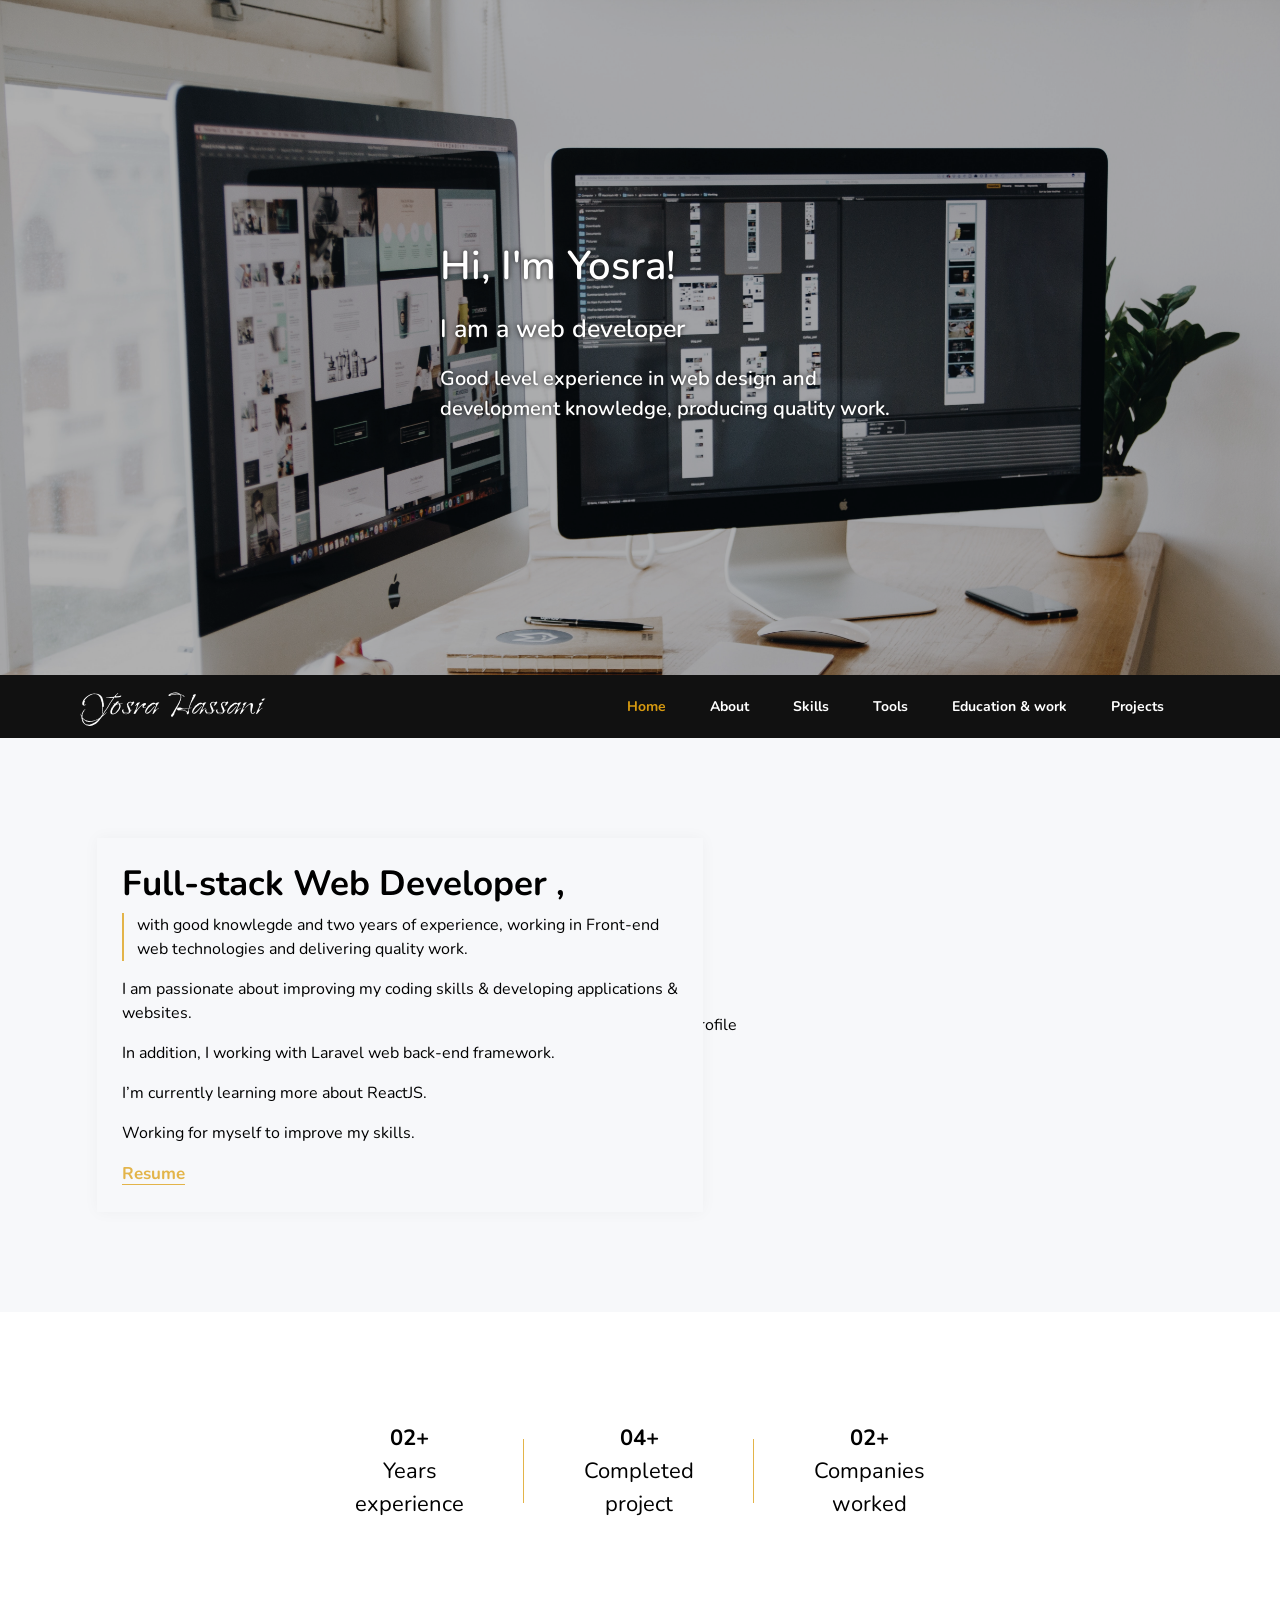
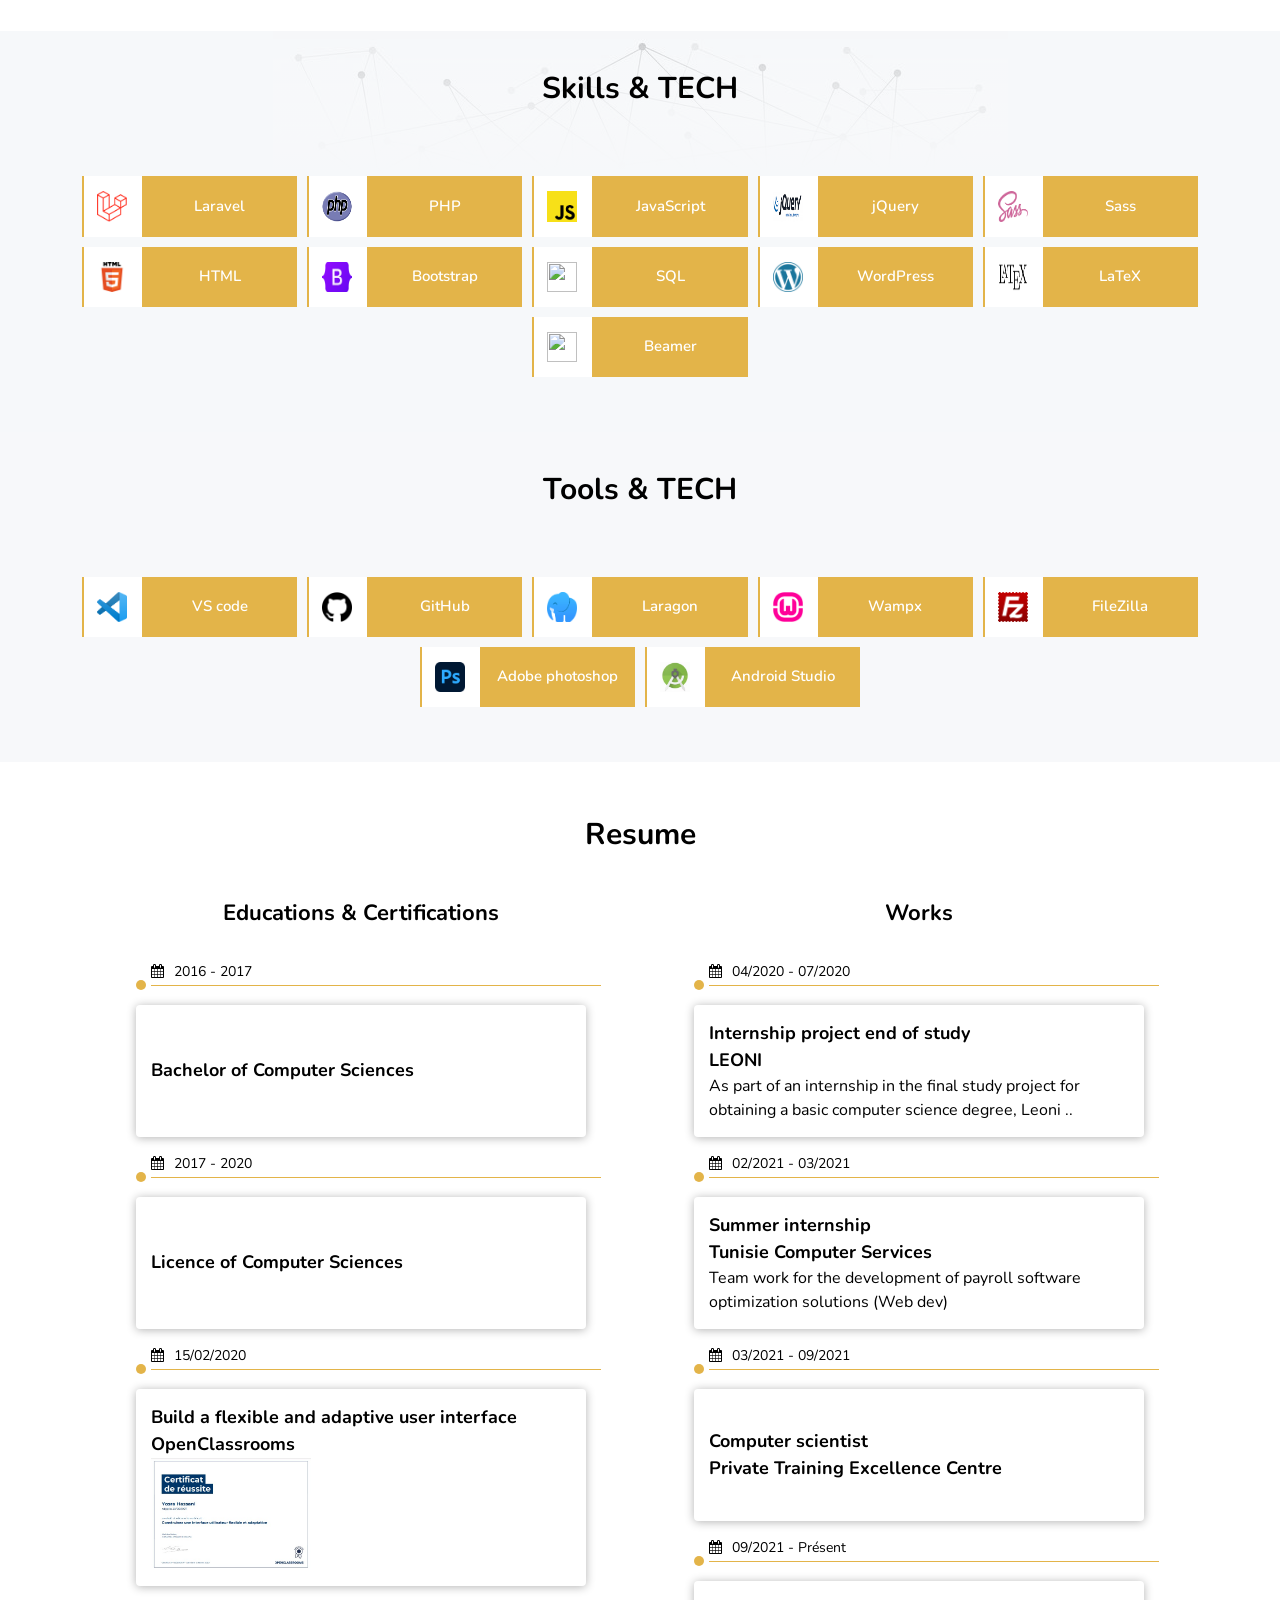
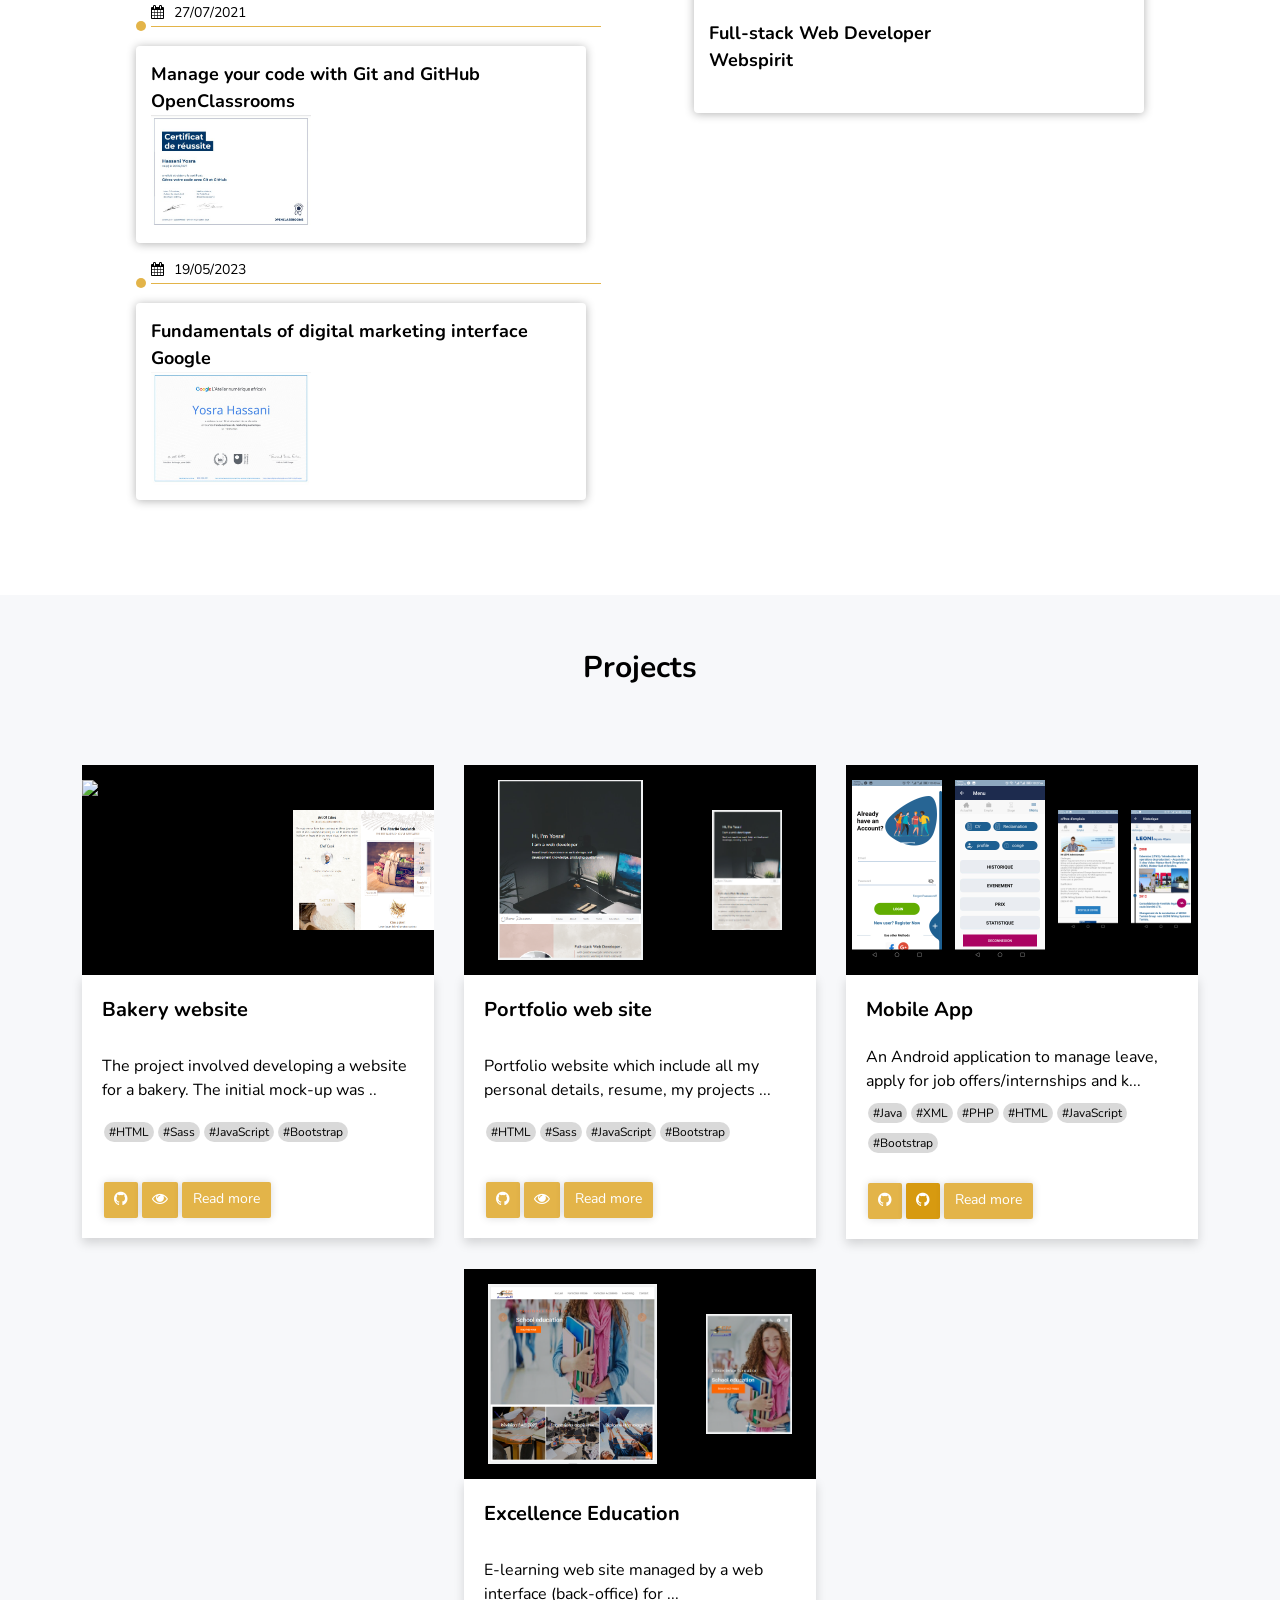
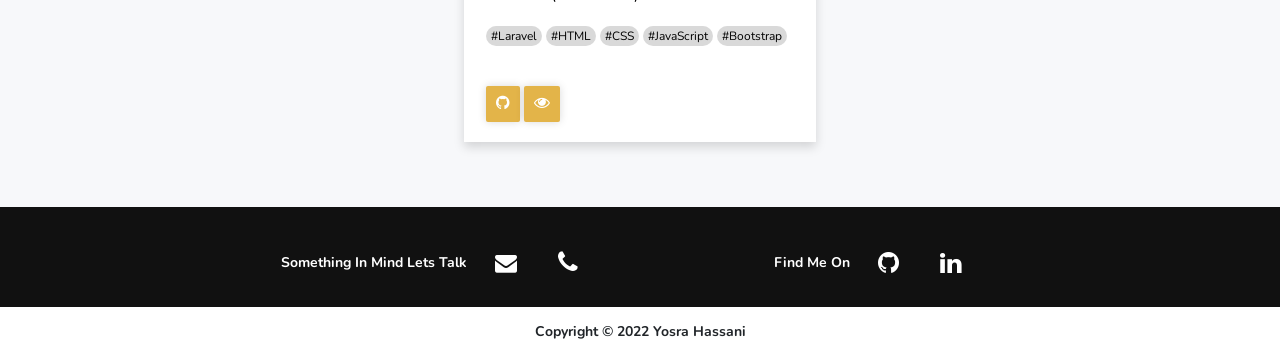
==== index.html @ 73a6cec2 "03/06/2023" ====
<!DOCTYPE html>
<html lang="fr" itemscope  >
    <head>
        <!-- Google tag (gtag.js) -->
        <script async src="https://www.googletagmanager.com/gtag/js?id=G-4JNGWEPJ51"></script>
        <script>
        window.dataLayer = window.dataLayer || [];
        function gtag(){dataLayer.push(arguments);}
        gtag('js', new Date());

        gtag('config', 'G-4JNGWEPJ51');
        </script>

        <meta charset="utf-8">
        <meta name="viewport" content="width=device-width, initial-scale=1">

        <meta name="keywords" content="creation site web, création site web, create website, create web site, developpeur web, developpeur application web, developpeur site web, website developer, web developer" />
        <meta name="subject" content="Portfolio website">
        <meta name="description" content="Web developer with good level experience in web design and development knowledge, producing quality work.">
        <!-- <meta itemprop="image" content="css/img/slider.jpg"> -->
        <meta property="og:image" content="https://yoss-lab.github.io/portfolio/img/slider.jpg" />
        <meta name="robots" content="index,follow">

        <title>Yosra's portfolio</title>

        <link rel="stylesheet" href="css/main.css">
        
        <!--load your compiled CSS (including Font Awesome) -->

        <link rel="stylesheet" href="https://cdnjs.cloudflare.com/ajax/libs/font-awesome/4.7.0/css/font-awesome.min.css">
          <!-- Fonts -->
        <link href="https://fonts.googleapis.com/css2?family=Nunito:wght@400;600;700&display=swap" rel="stylesheet">
        <!-- CSS only -->
        <link href="https://maxcdn.bootstrapcdn.com/bootstrap/4.0.0-beta.2/css/bootstrap.min.css" rel="stylesheet"/>

        <link href="https://cdn.jsdelivr.net/npm/bootstrap@5.2.2/dist/css/bootstrap.min.css" rel="stylesheet" integrity="sha384-Zenh87qX5JnK2Jl0vWa8Ck2rdkQ2Bzep5IDxbcnCeuOxjzrPF/et3URy9Bv1WTRi" crossorigin="anonymous">



        <script src="https://code.jquery.com/jquery-3.2.1.slim.min.js" integrity="sha384-KJ3o2DKtIkvYIK3UENzmM7KCkRr/rE9/Qpg6aAZGJwFDMVNA/GpGFF93hXpG5KkN" crossorigin="anonymous"></script>
        <script src="https://cdn.jsdelivr.net/npm/popper.js@1.12.9/dist/umd/popper.min.js" integrity="sha384-ApNbgh9B+Y1QKtv3Rn7W3mgPxhU9K/ScQsAP7hUibX39j7fakFPskvXusvfa0b4Q" crossorigin="anonymous"></script>
        <script src="https://cdn.jsdelivr.net/npm/bootstrap@4.0.0/dist/js/bootstrap.min.js" integrity="sha384-JZR6Spejh4U02d8jOt6vLEHfe/JQGiRRSQQxSfFWpi1MquVdAyjUar5+76PVCmYl" crossorigin="anonymous"></script>
        

        <link rel="stylesheet" href="https://unpkg.com/swiper@7/swiper-bundle.min.css">

        <!-- JavaScript Bundle with Popper -->
<!--         <script src="https://cdn.jsdelivr.net/npm/bootstrap@5.2.2/dist/js/bootstrap.bundle.min.js" integrity="sha384-OERcA2EqjJCMA+/3y+gxIOqMEjwtxJY7qPCqsdltbNJuaOe923+mo//f6V8Qbsw3" crossorigin="anonymous"></script>
 -->        
        <style>
            body {
                font-family: 'Nunito', sans-serif;
                
            }
         
        </style>
    </head>
    <body id="index" >
        <!-- slider -->
        <section id="slider" class="slider d-flex align-items-center">
            <div class="cnt">
                <!-- <div class="bg-icon-slider">
                    <div id="icon-slider" class="icon-slider"></div>
                </div> -->
                <!-- <div class="slogan-slider handwritten text-3xl cursor-pointer">Yosra Hassani</div> -->
        
                <div class="title-slider"><span>Hi, </span> <span>I'm </span> <span>Yosra!</span></div>
                <div class="sub-title-slider">I am a web developer</div> 
                <div class="text-slider">Good level experience in web design and development knowledge, producing quality work.</div>
                <!-- <a href="#about" class="btn-get-started scrollto">
                    <i class="bi bi-chevron-double-down"></i>
                </a> -->
            </div>
        </section>
        <!-- fin slider -->
        <!-- header -->
        <header id="header" class="header">

            <div class="container d-flex align-items-center justify-content-between">
            <div class="slogan-header handwritten text-3xl cursor-pointer">Yosra Hassani</div>

                <nav class="navbar navbar-expand-md">
                    <div class="container-fluid">
                        
                        <button id="navbar-toggler" class="navbar-toggler" type="button" data-bs-toggle="collapse" data-bs-target="#navbarNavDropdown" aria-controls="navbarNavDropdown" aria-expanded="false" aria-label="Toggle navigation">
                            <span class="navbar-toggler-icon"></span>
                        </button>
                        <div class="collapse navbar-collapse" id="navbarNavDropdown">
                        <ul class="navbar-nav">
                            <li class="nav-item"><a class="active" href="#">Home</a></li>
                            <li class="nav-item"><a href="#about">About</a></li>
                            <li class="nav-item"><a href="#skills">Skills</a></li>
                            <li class="nav-item"><a href="#tools">Tools</a></li>
                            <li class="nav-item"><a href="#work">Education & work</a></li>
                            <li class="nav-item"><a href="#project">Projects</a></li>


                        </ul>
                        </div>
                    </div>
                </nav>

            </div>
        </header>
        <!-- fin header -->
        <main id="main">
            <!-- about -->
            <div id="about" class="about justify-content-center align-items-center m-auto">
                <div class="container d-flex flex-md-row flex-column justify-content-center align-items-center m-auto">
            
                    <div class="col-md-5">
                        
                        <div class="about-box  text-left">
                            <h1 class="author-name"><b class="light-color">Full-stack Web Developer ,</b></h1>
                            <div class="cnt-text">
                                <p class="width-trait">
                                with good knowlegde and two years of experience, working in Front-end web technologies and delivering quality work.</p>
                
                                <p>I am passionate about improving my coding skills & developing applications & websites.</p>
                                
                                <p>In addition, I working with Laravel web back-end framework.</p>
                                <p>I’m currently learning more about ReactJS.</p>
                                <p>Working for myself to improve my skills.</p>
                            </div>
                        
                            <!--  <div class="signature-image"><img src="img/signature-image.png.webp" alt="Signature Image"></div>-->
                            <a class="more-link" href="pdf/resume.html"><b>Resume</b></a>
                        </div>
                    </div>
            
                    <div class="col-md-7">
                        <div class="about-image">
                            <img src="img/slider5.jpg" alt="web developer profile">
                        </div>
                    </div>
                </div>
               
            </div>
            <!-- fin about -->

            <!-- achievements -->
            <section class="achievement">
                <div class="about__info">
                    <div class="item-about">
                    <span class="about__info-title">02+</span>
                    <span class="about__info-name">Years <br>
                        experience</span>
                    </div>
                    <div class="item-about">
                    <span class="about__info-title">04+</span>
                    <span class="about__info-name">Completed <br>
                        project</span>
                    </div>
                    <div class="item-about">
                    <span class="about__info-title">02+</span>
                        <span class="about__info-name">Companies <br> worked</span> 
                    </div>
                </div>
            </section>
            <!-- fin achievements -->
           
            <section class="tech">
                <!-- skills -->
            
                <div id="skills" class="skills">
                    <div class="container">
                        <div class="section-title">skills & TECH</div>
                        <div class="items-view">
                            <div class="item skill">
                                <div class="item-image"><img src="img/laravel.png" alt="laravel"></div>
                                <div class="cnt">
                                <div class="item-title">Laravel</div>
                                <div class="item-desc"></div>
                                </div>
                            </div>
                            <div class="item skill">
                                <div class="item-image"><img src="img/PHP.png" alt="PHP"></div>
                                <div class="cnt">
                                <div class="item-title">PHP</div>
                                
                                </div>
                                
                            </div>
                            <div class="item skill">
                                <div class="item-image"><img src="img/JavaScript.png" alt="JavaScript"></div>
                                <div class="cnt">
                                <div class="item-title">JavaScript</div>
                                
                                </div>
                            </div>
                            <div class="item skill">
                                <div class="item-image"><img src="img/jquery.png" alt="jQuery"></div>
                                <div class="cnt">
                                <div class="item-title">jQuery</div>
                                
                                </div>
                            </div>
                            <div class="item skill">
                                <div class="item-image"><img src="img/sass.png" alt="Sass"></div>
                                <div class="cnt">
                                <div class="item-title">Sass</div>
                                
                                </div>
                                
                            </div>
                            <div class="item skill">
                                <div class="item-image"><img src="img/html2.png" alt="HTML"></div>
                                <div class="cnt">
                                <div class="item-title">HTML</div>
                                
                                </div>
                                
                            </div>
                            <div class="item skill">
                                <div class="item-image"><img src="img/bootstrap.png" alt="Bootstrap"></div>
                                <div class="cnt">
                                <div class="item-title">Bootstrap</div>
                                
                                </div>
                                
                            </div>
                            <div class="item skill">
                                <div class="item-image"><img src=""></div>
                                <div class="cnt">
                                <div class="item-title">SQL</div>
                                
                                </div>
                                
                            </div>
                            <div class="item skill">
                                <div class="item-image"><img src="img/WordPress.png" alt="Wordpress"></div>
                                <div class="cnt">
                                <div class="item-title">WordPress</div>
                                
                                </div>
                                
                            </div>
                            
                            <div class="item skill">
                                <div class="item-image"><img src="img/LaTeX.png" alt="LaTeX"></div>
                                <div class="cnt">
                                <div class="item-title">LaTeX</div>
                                </div>
                                
                            </div>
                            <div class="item skill">
                                <div class="item-image"><img src=""></div>
                                <div class="cnt">
                                <div class="item-title">Beamer</div>
                                </div>
                                
                            </div>
                            
                        </div>
                    </div>
                </div>
                <!-- fin skills -->
                <!-- tools -->
                <div id="tools" class="tools">
                    <div class="container">
                        <div class="section-title">Tools & TECH</div>
                        <div class="items-view">
                            <div class="item tool">
                                <div class="item-image"><img src="img/VScode.png" alt="VScode"></div>
                                <div class="cnt">
                                    <div class="item-title">VS code</div>
                                    <div class="item-desc"></div>
                                </div>
                                
                                
                            </div>
                            <div class="item tool">
                                <div class="item-image"><img src="img/github.png" alt="Github"></div>
                                <div class="cnt">
                                    <div class="item-title">GitHub</div>
                                    <div class="item-desc"></div>
                                </div>
                            </div>
                            <div class="item tool">
                                <div class="item-image"><img src="img/laragon.png" alt="Laragon"></div>
                                <div class="cnt">
                                    <div class="item-title">Laragon</div>
                                    <div class="item-desc"></div>
                                </div>
                            </div>
                            <div class="item tool">
                                <div class="item-image"><img src="img/WampServer.png" alt="WampServer" ></div>
                                <div class="cnt">
                                    <div class="item-title">Wampx</div>
                                    <div class="item-desc"></div>
                                </div>
                            </div>
                            <div class="item tool">
                                <div class="item-image"><img src="img/FileZilla.png" alt="FileZilla" ></div>
                                <div class="cnt">
                                    <div class="item-title">FileZilla</div>
                                    <div class="item-desc"></div>
                                </div>
                            </div>
                            <div class="item tool">
                                <div class="item-image"><img src="img/AdobePhotoshop.png" alt="Adobe Photoshop" ></div>
                                <div class="cnt">
                                <div class="item-title">Adobe photoshop</div>
                                <div class="item-desc"></div>
                                </div>
                                
                            </div>
                            
                            <div class="item tool">
                                <div class="item-image"><img src="img/studio.webp" alt="Android studio" ></div>
                                <div class="cnt">
                                <div class="item-title">Android Studio</div>
                                <div class="item-desc"></div>
                                </div>
                                
                            </div>
                            
                            
                        </div>
                    </div>
                </div>
                <!-- fin tools --> 
            </section>
            <!-- work -->
            <!-- <section id="work" class="works">
                <div class="container">
                    <div class="section-title">Educations & Works</div>
                    <div class="swiper">
                        
                            <div class="items-view swiper-wrapper">
                                
                                <div class="swiper-slide">
                                    <div class="item work">
                                        <div class="cnt">
                                            <div class="item-title">Bachelor of Computer Sciences</div>
                                            <div class="item-desc"> 
                                                <span><i class="fa fa-calendar"></i>2016 - 2017</span>
                                            </div>
                                        </div>
                                        
                                        
                                    </div>
                                </div>
                                <div class="swiper-slide">
                                    <div class="item work ">
                                        <div class="cnt">
                                            <div class="item-title">Licence of Computer Sciences</div>
                                            <div class="item-desc"> 
                                                <span><i class="fa fa-calendar"></i>2017 - 2020</span>
                                            </div>
                                        </div>
                                        
                                        
                                    </div>
                                </div>
                                <div class="swiper-slide">
                                    <div class="item work">
                                        <div class="cnt">
                                            <div class="item-title">Internship project end of study <span>LEONI</span></div>
                                            <div class="item-desc">As part of an internship in the final study project for obtaining a basic computer science degree, Leoni Industries de Mesadine entrusted me with the study, the design and development of a mobile app specifically for its employees and even for app visitors.
                                                <span><i class="fa fa-calendar"></i>04/2020 - 07/2020</span>
                                            </div>
                                        </div>
                                    </div>
                                </div>
                                <div class="swiper-slide">
                                    <div class="item work">
                                        <div class="cnt">
                                            <div class="item-title">Summer internship <span>Tunisie Computer Services</span></div>
                                            <div class="item-desc"> 
                                                Team work for the development of payroll software optimization solutions (Web dev)

                                                <span><i class="fa fa-calendar"></i>02/2021 - 03/2021</span>
                                            </div>
                                        </div>
                                        
                                        
                                    </div>
                                </div>
                                <div class="swiper-slide">
                                    <div class="item work">
                                        <div class="cnt">
                                            <div class="item-title">Computer scientist <span>Private Training Excellence Centre<span></div>
                                            <div class="item-desc">  
                                            
                                            
                                                <span><i class="fa fa-calendar"></i>03/2021 - 09/2021</span>
                                            </div>
                                        </div>
                                        
                                        
                                    </div>
                                </div>
                                <div class="swiper-slide">
                                    <div class="item work slide-card">
                                        <div class="cnt">
                                            <div class="item-title">Full-stack Web Developer <span>Webspirit</span></div>
                                            <div class="item-desc"> 
                                            
                                                <span><i class="fa fa-calendar"></i>09/2021 - Présent</span>
                                            </div>
                                        </div>
                                        
                                        
                                    </div>
                                </div>
                            </div>
                        <div class="swiper-btn">
                            <div class="swiper-button-prev"></div>
                            <div class="swiper-button-next"></div>
                        </div>
                       
                    </div>
                </div>
            
            </section> -->
              
            <section id="work" class="works">
                <div class="section-title">Resume</div>
                <div class="container d-flex flex-lg-row flex-column justify-content-center m-auto">
                    

                    <div class="col-lg-6">

                        <div class="section-title">Educations & certifications</div>

                        <div class="items-view ">
                            <div class="item work">
                                <!-- <div class="tool-image"><img src="img/VScode.png"></div> -->
                                <div class="cnt">
                                    <div class="item-title">Bachelor of Computer Sciences</div>
                                    <div class="item-desc"> 
                                        <span><i class="fa fa-calendar"></i>2016 - 2017</span>
                                    </div>
                                </div>
                            </div>
                        
                            <div class="item work ">
                                <!-- <div class="tool-image"><img src="img/VScode.png"></div> -->
                                <div class="cnt">
                                    <div class="item-title">Licence of Computer Sciences</div>
                                    <div class="item-desc"> 
                                        <span><i class="fa fa-calendar"></i>2017 - 2020</span>
                                    </div>
                                </div>
                            </div>

                            <div class="item work ">
                                <!-- <div class="tool-image"><img src="img/VScode.png"></div> -->
                                <div class="cnt">
                                    <div class="item-title">Build a flexible and adaptive user interface<span>OpenClassrooms</span></div>
                                    <div class="item-desc"> 
                                        <div class="img-certif">
                                            <img src="img/interface-utilisateur-certif.jpg" alt="interface-utilisateur-certif"></div>
                                        <span><i class="fa fa-calendar"></i>15/02/2020</span>
                                    </div>
                                </div>
                            </div>
                            <div class="item work ">
                                <!-- <div class="tool-image"><img src="img/VScode.png"></div> -->
                                <div class="cnt">
                                    <div class="item-title">Manage your code with Git and GitHub<span>OpenClassrooms</span></div>
                                    <div class="item-desc"> 
                                        <div class="img-certif">
                                            <img src="img/git-github-certif.jpg" alt="git-github-certif"></div>
                                        <span><i class="fa fa-calendar"></i>27/07/2021</span>
                                    </div>
                                </div>
                            </div>

                            <div class="item work ">
                                <!-- <div class="tool-image"><img src="img/VScode.png"></div> -->
                                <div class="cnt">
                                    <div class="item-title">Fundamentals of digital marketing interface<span>Google</span></div>
                                    <div class="item-desc"> 
                                        <div class="img-certif">
                                            <img src="img/digital-marketing-certif.jpg" alt="digital-marketing-certif">
                                        </div>
                                        <span><i class="fa fa-calendar"></i>19/05/2023</span>
                                    </div>
                                </div>
                            </div>
                        </div>

                    </div>
                        
                    <div class="col-lg-6">
                        <div class="section-title">Works</div>
                        <div class="items-view ">
                            <div class="item work">
                                <!-- <div class="tool-image"><img src="img/VScode.png"></div> -->
                                <div class="cnt">
                                    <div class="item-title">Internship project end of study <span>LEONI</span></div>
                                    <div class="item-desc">As part of an internship in the final study project for obtaining a basic computer science degree, Leoni ..
                                        <span><i class="fa fa-calendar"></i>04/2020 - 07/2020</span>
                                    </div>
                                </div>
                            </div>
                        
                            <!-- Industries de Mesadine entrusted me with the study, the design and development of a mobile app specifically for its employees and even for app visitors. -->
                        
                            <div class="item work">
                                <!-- <div class="tool-image"><img src="img/VScode.png"></div> -->
                                <div class="cnt">
                                    <div class="item-title">Summer internship <span>Tunisie Computer Services</span></div>
                                    <div class="item-desc"> 
                                        Team work for the development of payroll software optimization solutions (Web dev)

                                        <span><i class="fa fa-calendar"></i>02/2021 - 03/2021</span>
                                    </div>
                                </div>
                                
                                
                            </div>
                        
                        
                            <div class="item work">
                                <!-- <div class="tool-image"><img src="img/VScode.png"></div> -->
                                <div class="cnt">
                                    <div class="item-title">Computer scientist <span>Private Training Excellence Centre<span></div>
                                    <div class="item-desc">  
                                    
                                    
                                        <span><i class="fa fa-calendar"></i>03/2021 - 09/2021</span>
                                    </div>
                                </div>
                                
                                
                            </div>
                        
                        
                            <div class="item work slide-card">
                                <!-- <div class="tool-image"><img src="img/VScode.png"></div> -->
                                <div class="cnt">
                                    <div class="item-title">Full-stack Web Developer <span>Webspirit</span></div>
                                    <div class="item-desc"> 
                                    
                                        <span><i class="fa fa-calendar"></i>09/2021 - Présent</span>
                                    </div>
                                </div>
                                
                                
                            </div>
                        
                        </div>
                    </div>
                        
                       
                 
                </div>
            
            </section>
            <!-- fin work -->
           
            <!-- certifications -->
            <!-- fin certifications -->
            
            
            <!-- projects -->
            <section id="project" class="projects">
                <div class="container">
                    <div class="section-title">Projects</div>
                    <div class="items-view">

                        <div class="item skill">
                            <div class="item-image">
                                <div class="img-left"><img src="img/boulangerie-site.png" alt="Descktop view of bakery website"></div>
                                <div class="img-right"><img src="img/boulangerie-mobile7.png" alt="Mobile view of bakery website"></div>
                                <div class="img-right"><img src="img/boulangerie-mobile5.png" alt="Mobile view of bakery website"></div>
                            </div>
                            <!-- <div class="item-btn-soon"><a href="#">SOON</a></div> -->
                            <div class="cnt">
                                <div class="item-title">Bakery website</div>
                                <div class="item-desc">The project involved developing a website for a bakery. The initial mock-up was ..</div>
                                <div class="item-hashtag">
                                    <span>#HTML</span>
                                    <span>#Sass</span>
                                    <span>#JavaScript</span>
                                    <span>#Bootstrap</span>
                                </div>
                                <div class="item-btn">
                                    <a href="https://github.com/Yoss-lab/boulangerie" aria-label="Visit source code of Bakery website"><i class="fa fa-github"></i></a>
                                    <a href="https://yoss-lab.github.io/boulangerie/" aria-label="Visit Bakery website"><i class="fa fa-eye"></i></a>
                                    <a class="btn" href="details/boulangerie.html" aria-label="Read ford more about Bakery website" >Read more</a>
                                </div>
                                
                            </div>
                        </div>


                        <div class="item skill">
                            <div class="item-image">
                                <div class="img-left"><img src="img/portfolio-descktop.png" alt="Descktop view of portfolio website"></div>
                                <div class="img-right"><img src="img/portfolio-mobil.png" alt="Mobile view of portfolio website"></div>
                            </div>
                            <!-- <div class="item-btn-soon"><a href="#">SOON</a></div> -->
                            <div class="cnt">
                                <div class="item-title">Portfolio web site</div>
                                <div class="item-desc">Portfolio website which include all my personal details, resume, my projects ...</div>
                                <div class="item-hashtag">
                                    <span>#HTML</span>
                                    <span>#Sass</span>
                                    <span>#JavaScript</span>
                                    <span>#Bootstrap</span>
                                </div>
                                <div class="item-btn">
                                    <a href="https://github.com/Yoss-lab/portfolio" aria-label="Visit source code of Portfolio website"><i class="fa fa-github"></i></a>
                                    <a href="https://yoss-lab.github.io/portfolio/" aria-label="Visit Portfolio website"><i class="fa fa-eye"></i></a>
                                    <a class="btn" href="details/portfolio.html" aria-label="Read ford more about Portfolio website">Read more</a>
                                </div>
                                
                            </div>
                        </div>
                    
                     
                        <div class="item skill">
                            <div class="item-image">
                                <div class="img-left"><img src="img/leoni5.jpg" alt="Login page of Mobile App"></div>
                                <div class="img-left"><img src="img/leoni4.jpg" alt="Mobile App"></div>
                                <div class="img-right"><img src="img/leoni2.jpg" alt="Apply jobs offer page for Mobile App"></div>
                                <div class="img-right"><img src="img/leoni3.jpg" alt="History page for Mobile App"></div>
                            </div>
                            <div class="cnt">
                                <div class="item-title">Mobile App</div>
                                <div class="item-desc">
                                    
                                    An Android application to manage leave, apply for job offers/internships and k...</div>
                                <div class="item-hashtag">
                                    <span>#Java</span> 
                                    <span>#XML</span> 
                                    <span>#PHP</span>
                                    <span>#HTML</span>
                                    <span>#JavaScript</span>
                                    <span>#Bootstrap</span>
                                </div>
                                <div class="item-btn">
                                    <a href="https://github.com/Yoss-lab/Android-app" aria-label="Visit source code of Front-end Moblile application"><i class="fa fa-github"></i></a>
                                    <a class="rose" href="https://github.com/Yoss-lab/PFE-html-css-php-" aria-label="Visit source code of back-end Mobile apllication"><i class="fa fa-github"></i></a>
                                    <a class="btn" href="details/leoni.html" aria-label="Read more about Mobile application">Read more</a>
                                </div>
                                <!-- <div class="item-btn-soon"><a href="#">SOON</a></div> -->
                            </div>
                        </div>
                    
                     
                        <div class="item skill">
                            <div class="item-image">
                                <div class="img-left"><img src="img/cpf11.png" alt="Descktop view of Excellence education website"></div>
                                <div class="img-right"><img src="img/cpf-mobile1.png" alt="Mobile view of Excellence education website"></div>
                            </div>
                            <!-- <div class="item-btn-soon"><a href="#">SOON</a></div> -->
                            <div class="cnt">
                                <div class="item-title">Excellence Education</div>
                                <div class="item-desc">E-learning web site managed by a web interface (back-office) for ...</div>
                                <div class="item-hashtag">
                                    <span>#Laravel</span> 
                                    <span>#HTML</span> 
                                    <span>#CSS</span>
                                    <span>#JavaScript</span>
                                    <span>#Bootstrap</span>
                                </div>
                                <div class="item-btn">
                                    <a href="https://github.com/Yoss-lab/cpf" aria-label="Visit source code of Excellence educattion website"><i class="fa fa-github"></i></a>
                                    <a href="https://cpfex.000webhostapp.com/" aria-label="Visit Excellence educattion"><i class="fa fa-eye"></i></a>
                                </div>
                                
                            </div>
                        </div>
                    
                        
                    </div>
            
            
                </div>
            </section>
            <!-- fin projects -->
            <!-- footer -->
            <footer class="footer row m-auto align-items-center justify-content-center">

                <div class="contact container col-sm-12 row m-auto align-items-center justify-content-center pt-3 pb-1">
                    <div class="container top-footer align-items-center justify-content-around">
            
                        <div class="item-footer align-items-center justify-content-center">
                            <div class="section-title">Something in mind Lets talk</div>
                            <ul class="social-icons">
                                <li><a href="mailto:hassaniyosra@gmail.com" aria-label="Send an e-mail"><i class="fa fa-envelope"></i></i></a></li>
                                <li><a href="tel:20706307" aria-label="Call the developer for moe details"><i class="fa fa-phone"></i></a></li>
                            </ul>
                        </div>
                        <div class="item-footer align-items-center justify-content-center">
                            <div class="section-title">Find me on</div>
                            <ul class="social-icons">
                                <li><a href="https://github.com/Yoss-lab" aria-label="Visit Github acount"><i class="fa fa-github"></i></i></a></li>
                                <li><a href="https://www.linkedin.com/in/hassani-yossra-14878015a/" aria-label="Visit linkedin acount"><i class="fa fa-linkedin"></i></a></li>
                            </ul>
                        </div>
                    </div>
                </div>
            
                <div class="copyright col-sm-12 row m-auto align-items-center justify-content-center">
                    <div class="container">
            
                        <div class="section-title">Copyright © 2022 Yosra Hassani</div>
                    </div>
                </div>
            
            </footer>
            <!-- FIN footer -->
        </main>


        <script src="js/main.js" ></script>
       <!--  <script src="http://cdnjs.cloudflare.com/ajax/libs/gsap/1.18.0/TweenMax.min.js"></script> -->

        <script src="https://cdnjs.cloudflare.com/ajax/libs/gsap/2.0.2/TweenMax.min.js"></script>
        
       

        <!-- JavaScript Bundle with Popper -->
        <script src="https://cdnjs.cloudflare.com/ajax/libs/hammer.js/2.0.8/hammer.min.js" integrity="sha512-UXumZrZNiOwnTcZSHLOfcTs0aos2MzBWHXOHOuB0J/R44QB0dwY5JgfbvljXcklVf65Gc4El6RjZ+lnwd2az2g==" crossorigin="anonymous" referrerpolicy="no-referrer"></script>
<script src="https://cdn.jsdelivr.net/npm/bootstrap@5.2.3/dist/js/bootstrap.bundle.min.js" integrity="sha384-kenU1KFdBIe4zVF0s0G1M5b4hcpxyD9F7jL+jjXkk+Q2h455rYXK/7HAuoJl+0I4" crossorigin="anonymous"></script>
<script src="https://unpkg.com/swiper@7/swiper-bundle.min.js"></script>
<script src="https://cdnjs.cloudflare.com/ajax/libs/gsap/3.0.5/gsap.min.js"></script>
    <script>
        const swiper = new Swiper('.swiper', {
            navigation: {
                nextEl: '.swiper-button-next',
                prevEl: '.swiper-button-prev',
            },

            // Default parameters
            slidesPerView: 1,
            loop: true,
            //Duration of transition between slides (in ms)
            speed: 5000,
            autoplay: {
                delay: 1000,
            },
            //parameter for center active slide 
            centeredSlides: true,
            // Responsive breakpoints
            breakpoints: {
                // when window width is >= 320px
                /* 320: {
                    slidesPerView: 1,
                    spaceBetween: 20
                }, */
                // when window width is >= 480px
                480: {
                    slidesPerView: 1,
                },
                // when window width is >= 640px
                640: {
                    slidesPerView: 3,
                }
            }
        })
    </script>

    </body>
</html>
---- css/main.css ----
﻿@import"https://maxcdn.bootstrapcdn.com/font-awesome/4.7.0/css/font-awesome.min.css";@import"https://fonts.googleapis.com/css2?family=Island+Moments&display=swap";.menu-nav{height:100vh;width:300px;top:0;left:0;padding:0;background:#cdcdcd;box-shadow:0px 0px 20px 0px rgba(0,0,0,.12);position:fixed;z-index:999}.menu-nav .slogan-header{font-size:42px;padding:0 15px}@media(max-width: 767px){.menu-nav .slogan-header{font-size:35px}}@media(max-width: 400px){.menu-nav .slogan-header{font-size:30px}}.menu-nav ul{flex-direction:column;width:100%}.menu-nav ul li{border-bottom:1px solid #000}.menu-nav ul li a{display:block;padding:10px 15px;margin:0 12px;font-size:14px;font-weight:400;color:#000;text-decoration:none;transition:color .15s ease-in-out,background-color .15s ease-in-out,border-color .15s ease-in-out}.menu-nav ul li:hover,.menu-nav ul li:focus,.menu-nav ul li.active{background:#eee}.menu-nav ul li:hover a,.menu-nav ul li:focus a,.menu-nav ul li.active a{color:#000;font-weight:600}.nav-bar,.navbar-expand-lg{padding:0 !important}header{min-height:63px !important}.wrapper1{width:100%;padding-right:15px;padding-left:15px;padding-top:15px;margin-right:auto;margin-left:320px;margin-top:70px}img.img-general{max-width:70px;width:100%}/*!
 * Font Awesome Free 6.2.0 by @fontawesome - https://fontawesome.com
 * License - https://fontawesome.com/license/free (Icons: CC BY 4.0, Fonts: SIL OFL 1.1, Code: MIT License)
 * Copyright 2022 Fonticons, Inc.
 */.fa{font-family:var(--fa-style-family, "Font Awesome 6 Free");font-weight:var(--fa-style, 900)}.fa,.fa-classic,.fa-sharp,.fas,.fa-solid,.far,.fa-regular,.fab,.fa-brands{-moz-osx-font-smoothing:grayscale;-webkit-font-smoothing:antialiased;display:var(--fa-display, inline-block);font-style:normal;font-variant:normal;line-height:1;text-rendering:auto}.fas,.fa-classic,.fa-solid,.far,.fa-regular{font-family:"Font Awesome 6 Free"}.fab,.fa-brands{font-family:"Font Awesome 6 Brands"}.fa-1x{font-size:1em}.fa-2x{font-size:2em}.fa-3x{font-size:3em}.fa-4x{font-size:4em}.fa-5x{font-size:5em}.fa-6x{font-size:6em}.fa-7x{font-size:7em}.fa-8x{font-size:8em}.fa-9x{font-size:9em}.fa-10x{font-size:10em}.fa-2xs{font-size:.625em;line-height:.1em;vertical-align:.225em}.fa-xs{font-size:.75em;line-height:.0833333337em;vertical-align:.125em}.fa-sm{font-size:.875em;line-height:.0714285718em;vertical-align:.0535714295em}.fa-lg{font-size:1.25em;line-height:.05em;vertical-align:-.075em}.fa-xl{font-size:1.5em;line-height:.0416666682em;vertical-align:-0.125em}.fa-2xl{font-size:2em;line-height:.03125em;vertical-align:-0.1875em}.fa-fw{text-align:center;width:1.25em}.fa-ul{list-style-type:none;margin-left:var(--fa-li-margin, 2.5em);padding-left:0}.fa-ul>li{position:relative}.fa-li{left:calc(var(--fa-li-width, 2em)*-1);position:absolute;text-align:center;width:var(--fa-li-width, 2em);line-height:inherit}.fa-border{border-color:var(--fa-border-color, #eee);border-radius:var(--fa-border-radius, 0.1em);border-style:var(--fa-border-style, solid);border-width:var(--fa-border-width, 0.08em);padding:var(--fa-border-padding, 0.2em 0.25em 0.15em)}.fa-pull-left{float:left;margin-right:var(--fa-pull-margin, 0.3em)}.fa-pull-right{float:right;margin-left:var(--fa-pull-margin, 0.3em)}.fa-beat{animation-name:fa-beat;animation-delay:var(--fa-animation-delay, 0s);animation-direction:var(--fa-animation-direction, normal);animation-duration:var(--fa-animation-duration, 1s);animation-iteration-count:var(--fa-animation-iteration-count, infinite);animation-timing-function:var(--fa-animation-timing, ease-in-out)}.fa-bounce{animation-name:fa-bounce;animation-delay:var(--fa-animation-delay, 0s);animation-direction:var(--fa-animation-direction, normal);animation-duration:var(--fa-animation-duration, 1s);animation-iteration-count:var(--fa-animation-iteration-count, infinite);animation-timing-function:var(--fa-animation-timing, cubic-bezier(0.28, 0.84, 0.42, 1))}.fa-fade{animation-name:fa-fade;animation-delay:var(--fa-animation-delay, 0s);animation-direction:var(--fa-animation-direction, normal);animation-duration:var(--fa-animation-duration, 1s);animation-iteration-count:var(--fa-animation-iteration-count, infinite);animation-timing-function:var(--fa-animation-timing, cubic-bezier(0.4, 0, 0.6, 1))}.fa-beat-fade{animation-name:fa-beat-fade;animation-delay:var(--fa-animation-delay, 0s);animation-direction:var(--fa-animation-direction, normal);animation-duration:var(--fa-animation-duration, 1s);animation-iteration-count:var(--fa-animation-iteration-count, infinite);animation-timing-function:var(--fa-animation-timing, cubic-bezier(0.4, 0, 0.6, 1))}.fa-flip{animation-name:fa-flip;animation-delay:var(--fa-animation-delay, 0s);animation-direction:var(--fa-animation-direction, normal);animation-duration:var(--fa-animation-duration, 1s);animation-iteration-count:var(--fa-animation-iteration-count, infinite);animation-timing-function:var(--fa-animation-timing, ease-in-out)}.fa-shake{animation-name:fa-shake;animation-delay:var(--fa-animation-delay, 0s);animation-direction:var(--fa-animation-direction, normal);animation-duration:var(--fa-animation-duration, 1s);animation-iteration-count:var(--fa-animation-iteration-count, infinite);animation-timing-function:var(--fa-animation-timing, linear)}.fa-spin{animation-name:fa-spin;animation-delay:var(--fa-animation-delay, 0s);animation-direction:var(--fa-animation-direction, normal);animation-duration:var(--fa-animation-duration, 2s);animation-iteration-count:var(--fa-animation-iteration-count, infinite);animation-timing-function:var(--fa-animation-timing, linear)}.fa-spin-reverse{--fa-animation-direction: reverse}.fa-pulse,.fa-spin-pulse{animation-name:fa-spin;animation-direction:var(--fa-animation-direction, normal);animation-duration:var(--fa-animation-duration, 1s);animation-iteration-count:var(--fa-animation-iteration-count, infinite);animation-timing-function:var(--fa-animation-timing, steps(8))}@media(prefers-reduced-motion: reduce){.fa-beat,.fa-bounce,.fa-fade,.fa-beat-fade,.fa-flip,.fa-pulse,.fa-shake,.fa-spin,.fa-spin-pulse{animation-delay:-1ms;animation-duration:1ms;animation-iteration-count:1;transition-delay:0s;transition-duration:0s}}@keyframes fa-beat{0%,90%{transform:scale(1)}45%{transform:scale(var(--fa-beat-scale, 1.25))}}@keyframes fa-bounce{0%{transform:scale(1, 1) translateY(0)}10%{transform:scale(var(--fa-bounce-start-scale-x, 1.1), var(--fa-bounce-start-scale-y, 0.9)) translateY(0)}30%{transform:scale(var(--fa-bounce-jump-scale-x, 0.9), var(--fa-bounce-jump-scale-y, 1.1)) translateY(var(--fa-bounce-height, -0.5em))}50%{transform:scale(var(--fa-bounce-land-scale-x, 1.05), var(--fa-bounce-land-scale-y, 0.95)) translateY(0)}57%{transform:scale(1, 1) translateY(var(--fa-bounce-rebound, -0.125em))}64%{transform:scale(1, 1) translateY(0)}100%{transform:scale(1, 1) translateY(0)}}@keyframes fa-fade{50%{opacity:var(--fa-fade-opacity, 0.4)}}@keyframes fa-beat-fade{0%,100%{opacity:var(--fa-beat-fade-opacity, 0.4);transform:scale(1)}50%{opacity:1;transform:scale(var(--fa-beat-fade-scale, 1.125))}}@keyframes fa-flip{50%{transform:rotate3d(var(--fa-flip-x, 0), var(--fa-flip-y, 1), var(--fa-flip-z, 0), var(--fa-flip-angle, -180deg))}}@keyframes fa-shake{0%{transform:rotate(-15deg)}4%{transform:rotate(15deg)}8%,24%{transform:rotate(-18deg)}12%,28%{transform:rotate(18deg)}16%{transform:rotate(-22deg)}20%{transform:rotate(22deg)}32%{transform:rotate(-12deg)}36%{transform:rotate(12deg)}40%,100%{transform:rotate(0deg)}}@keyframes fa-spin{0%{transform:rotate(0deg)}100%{transform:rotate(360deg)}}.fa-rotate-90{transform:rotate(90deg)}.fa-rotate-180{transform:rotate(180deg)}.fa-rotate-270{transform:rotate(270deg)}.fa-flip-horizontal{transform:scale(-1, 1)}.fa-flip-vertical{transform:scale(1, -1)}.fa-flip-both,.fa-flip-horizontal.fa-flip-vertical{transform:scale(-1, -1)}.fa-rotate-by{transform:rotate(var(--fa-rotate-angle, none))}.fa-stack{display:inline-block;height:2em;line-height:2em;position:relative;vertical-align:middle;width:2.5em}.fa-stack-1x,.fa-stack-2x{left:0;position:absolute;text-align:center;width:100%;z-index:var(--fa-stack-z-index, auto)}.fa-stack-1x{line-height:inherit}.fa-stack-2x{font-size:2em}.fa-inverse{color:var(--fa-inverse, #fff)}.fa-0::before{content:"\30 "}.fa-1::before{content:"\31 "}.fa-2::before{content:"\32 "}.fa-3::before{content:"\33 "}.fa-4::before{content:"\34 "}.fa-5::before{content:"\35 "}.fa-6::before{content:"\36 "}.fa-7::before{content:"\37 "}.fa-8::before{content:"\38 "}.fa-9::before{content:"\39 "}.fa-fill-drip::before{content:""}.fa-arrows-to-circle::before{content:""}.fa-circle-chevron-right::before{content:""}.fa-chevron-circle-right::before{content:""}.fa-at::before{content:"\@"}.fa-trash-can::before{content:""}.fa-trash-alt::before{content:""}.fa-text-height::before{content:""}.fa-user-xmark::before{content:""}.fa-user-times::before{content:""}.fa-stethoscope::before{content:""}.fa-message::before{content:""}.fa-comment-alt::before{content:""}.fa-info::before{content:""}.fa-down-left-and-up-right-to-center::before{content:""}.fa-compress-alt::before{content:""}.fa-explosion::before{content:""}.fa-file-lines::before{content:""}.fa-file-alt::before{content:""}.fa-file-text::before{content:""}.fa-wave-square::before{content:""}.fa-ring::before{content:""}.fa-building-un::before{content:""}.fa-dice-three::before{content:""}.fa-calendar-days::before{content:""}.fa-calendar-alt::before{content:""}.fa-anchor-circle-check::before{content:""}.fa-building-circle-arrow-right::before{content:""}.fa-volleyball::before{content:""}.fa-volleyball-ball::before{content:""}.fa-arrows-up-to-line::before{content:""}.fa-sort-down::before{content:""}.fa-sort-desc::before{content:""}.fa-circle-minus::before{content:""}.fa-minus-circle::before{content:""}.fa-door-open::before{content:""}.fa-right-from-bracket::before{content:""}.fa-sign-out-alt::before{content:""}.fa-atom::before{content:""}.fa-soap::before{content:""}.fa-icons::before{content:""}.fa-heart-music-camera-bolt::before{content:""}.fa-microphone-lines-slash::before{content:""}.fa-microphone-alt-slash::before{content:""}.fa-bridge-circle-check::before{content:""}.fa-pump-medical::before{content:""}.fa-fingerprint::before{content:""}.fa-hand-point-right::before{content:""}.fa-magnifying-glass-location::before{content:""}.fa-search-location::before{content:""}.fa-forward-step::before{content:""}.fa-step-forward::before{content:""}.fa-face-smile-beam::before{content:""}.fa-smile-beam::before{content:""}.fa-flag-checkered::before{content:""}.fa-football::before{content:""}.fa-football-ball::before{content:""}.fa-school-circle-exclamation::before{content:""}.fa-crop::before{content:""}.fa-angles-down::before{content:""}.fa-angle-double-down::before{content:""}.fa-users-rectangle::before{content:""}.fa-people-roof::before{content:""}.fa-people-line::before{content:""}.fa-beer-mug-empty::before{content:""}.fa-beer::before{content:""}.fa-diagram-predecessor::before{content:""}.fa-arrow-up-long::before{content:""}.fa-long-arrow-up::before{content:""}.fa-fire-flame-simple::before{content:""}.fa-burn::before{content:""}.fa-person::before{content:""}.fa-male::before{content:""}.fa-laptop::before{content:""}.fa-file-csv::before{content:""}.fa-menorah::before{content:""}.fa-truck-plane::before{content:""}.fa-record-vinyl::before{content:""}.fa-face-grin-stars::before{content:""}.fa-grin-stars::before{content:""}.fa-bong::before{content:""}.fa-spaghetti-monster-flying::before{content:""}.fa-pastafarianism::before{content:""}.fa-arrow-down-up-across-line::before{content:""}.fa-spoon::before{content:""}.fa-utensil-spoon::before{content:""}.fa-jar-wheat::before{content:""}.fa-envelopes-bulk::before{content:""}.fa-mail-bulk::before{content:""}.fa-file-circle-exclamation::before{content:""}.fa-circle-h::before{content:""}.fa-hospital-symbol::before{content:""}.fa-pager::before{content:""}.fa-address-book::before{content:""}.fa-contact-book::before{content:""}.fa-strikethrough::before{content:""}.fa-k::before{content:"K"}.fa-landmark-flag::before{content:""}.fa-pencil::before{content:""}.fa-pencil-alt::before{content:""}.fa-backward::before{content:""}.fa-caret-right::before{content:""}.fa-comments::before{content:""}.fa-paste::before{content:""}.fa-file-clipboard::before{content:""}.fa-code-pull-request::before{content:""}.fa-clipboard-list::before{content:""}.fa-truck-ramp-box::before{content:""}.fa-truck-loading::before{content:""}.fa-user-check::before{content:""}.fa-vial-virus::before{content:""}.fa-sheet-plastic::before{content:""}.fa-blog::before{content:""}.fa-user-ninja::before{content:""}.fa-person-arrow-up-from-line::before{content:""}.fa-scroll-torah::before{content:""}.fa-torah::before{content:""}.fa-broom-ball::before{content:""}.fa-quidditch::before{content:""}.fa-quidditch-broom-ball::before{content:""}.fa-toggle-off::before{content:""}.fa-box-archive::before{content:""}.fa-archive::before{content:""}.fa-person-drowning::before{content:""}.fa-arrow-down-9-1::before{content:""}.fa-sort-numeric-desc::before{content:""}.fa-sort-numeric-down-alt::before{content:""}.fa-face-grin-tongue-squint::before{content:""}.fa-grin-tongue-squint::before{content:""}.fa-spray-can::before{content:""}.fa-truck-monster::before{content:""}.fa-w::before{content:"W"}.fa-earth-africa::before{content:""}.fa-globe-africa::before{content:""}.fa-rainbow::before{content:""}.fa-circle-notch::before{content:""}.fa-tablet-screen-button::before{content:""}.fa-tablet-alt::before{content:""}.fa-paw::before{content:""}.fa-cloud::before{content:""}.fa-trowel-bricks::before{content:""}.fa-face-flushed::before{content:""}.fa-flushed::before{content:""}.fa-hospital-user::before{content:""}.fa-tent-arrow-left-right::before{content:""}.fa-gavel::before{content:""}.fa-legal::before{content:""}.fa-binoculars::before{content:""}.fa-microphone-slash::before{content:""}.fa-box-tissue::before{content:""}.fa-motorcycle::before{content:""}.fa-bell-concierge::before{content:""}.fa-concierge-bell::before{content:""}.fa-pen-ruler::before{content:""}.fa-pencil-ruler::before{content:""}.fa-people-arrows::before{content:""}.fa-people-arrows-left-right::before{content:""}.fa-mars-and-venus-burst::before{content:""}.fa-square-caret-right::before{content:""}.fa-caret-square-right::before{content:""}.fa-scissors::before{content:""}.fa-cut::before{content:""}.fa-sun-plant-wilt::before{content:""}.fa-toilets-portable::before{content:""}.fa-hockey-puck::before{content:""}.fa-table::before{content:""}.fa-magnifying-glass-arrow-right::before{content:""}.fa-tachograph-digital::before{content:""}.fa-digital-tachograph::before{content:""}.fa-users-slash::before{content:""}.fa-clover::before{content:""}.fa-reply::before{content:""}.fa-mail-reply::before{content:""}.fa-star-and-crescent::before{content:""}.fa-house-fire::before{content:""}.fa-square-minus::before{content:""}.fa-minus-square::before{content:""}.fa-helicopter::before{content:""}.fa-compass::before{content:""}.fa-square-caret-down::before{content:""}.fa-caret-square-down::before{content:""}.fa-file-circle-question::before{content:""}.fa-laptop-code::before{content:""}.fa-swatchbook::before{content:""}.fa-prescription-bottle::before{content:""}.fa-bars::before{content:""}.fa-navicon::before{content:""}.fa-people-group::before{content:""}.fa-hourglass-end::before{content:""}.fa-hourglass-3::before{content:""}.fa-heart-crack::before{content:""}.fa-heart-broken::before{content:""}.fa-square-up-right::before{content:""}.fa-external-link-square-alt::before{content:""}.fa-face-kiss-beam::before{content:""}.fa-kiss-beam::before{content:""}.fa-film::before{content:""}.fa-ruler-horizontal::before{content:""}.fa-people-robbery::before{content:""}.fa-lightbulb::before{content:""}.fa-caret-left::before{content:""}.fa-circle-exclamation::before{content:""}.fa-exclamation-circle::before{content:""}.fa-school-circle-xmark::before{content:""}.fa-arrow-right-from-bracket::before{content:""}.fa-sign-out::before{content:""}.fa-circle-chevron-down::before{content:""}.fa-chevron-circle-down::before{content:""}.fa-unlock-keyhole::before{content:""}.fa-unlock-alt::before{content:""}.fa-cloud-showers-heavy::before{content:""}.fa-headphones-simple::before{content:""}.fa-headphones-alt::before{content:""}.fa-sitemap::before{content:""}.fa-circle-dollar-to-slot::before{content:""}.fa-donate::before{content:""}.fa-memory::before{content:""}.fa-road-spikes::before{content:""}.fa-fire-burner::before{content:""}.fa-flag::before{content:""}.fa-hanukiah::before{content:""}.fa-feather::before{content:""}.fa-volume-low::before{content:""}.fa-volume-down::before{content:""}.fa-comment-slash::before{content:""}.fa-cloud-sun-rain::before{content:""}.fa-compress::before{content:""}.fa-wheat-awn::before{content:""}.fa-wheat-alt::before{content:""}.fa-ankh::before{content:""}.fa-hands-holding-child::before{content:""}.fa-asterisk::before{content:"\*"}.fa-square-check::before{content:""}.fa-check-square::before{content:""}.fa-peseta-sign::before{content:""}.fa-heading::before{content:""}.fa-header::before{content:""}.fa-ghost::before{content:""}.fa-list::before{content:""}.fa-list-squares::before{content:""}.fa-square-phone-flip::before{content:""}.fa-phone-square-alt::before{content:""}.fa-cart-plus::before{content:""}.fa-gamepad::before{content:""}.fa-circle-dot::before{content:""}.fa-dot-circle::before{content:""}.fa-face-dizzy::before{content:""}.fa-dizzy::before{content:""}.fa-egg::before{content:""}.fa-house-medical-circle-xmark::before{content:""}.fa-campground::before{content:""}.fa-folder-plus::before{content:""}.fa-futbol::before{content:""}.fa-futbol-ball::before{content:""}.fa-soccer-ball::before{content:""}.fa-paintbrush::before{content:""}.fa-paint-brush::before{content:""}.fa-lock::before{content:""}.fa-gas-pump::before{content:""}.fa-hot-tub-person::before{content:""}.fa-hot-tub::before{content:""}.fa-map-location::before{content:""}.fa-map-marked::before{content:""}.fa-house-flood-water::before{content:""}.fa-tree::before{content:""}.fa-bridge-lock::before{content:""}.fa-sack-dollar::before{content:""}.fa-pen-to-square::before{content:""}.fa-edit::before{content:""}.fa-car-side::before{content:""}.fa-share-nodes::before{content:""}.fa-share-alt::before{content:""}.fa-heart-circle-minus::before{content:""}.fa-hourglass-half::before{content:""}.fa-hourglass-2::before{content:""}.fa-microscope::before{content:""}.fa-sink::before{content:""}.fa-bag-shopping::before{content:""}.fa-shopping-bag::before{content:""}.fa-arrow-down-z-a::before{content:""}.fa-sort-alpha-desc::before{content:""}.fa-sort-alpha-down-alt::before{content:""}.fa-mitten::before{content:""}.fa-person-rays::before{content:""}.fa-users::before{content:""}.fa-eye-slash::before{content:""}.fa-flask-vial::before{content:""}.fa-hand::before{content:""}.fa-hand-paper::before{content:""}.fa-om::before{content:""}.fa-worm::before{content:""}.fa-house-circle-xmark::before{content:""}.fa-plug::before{content:""}.fa-chevron-up::before{content:""}.fa-hand-spock::before{content:""}.fa-stopwatch::before{content:""}.fa-face-kiss::before{content:""}.fa-kiss::before{content:""}.fa-bridge-circle-xmark::before{content:""}.fa-face-grin-tongue::before{content:""}.fa-grin-tongue::before{content:""}.fa-chess-bishop::before{content:""}.fa-face-grin-wink::before{content:""}.fa-grin-wink::before{content:""}.fa-ear-deaf::before{content:""}.fa-deaf::before{content:""}.fa-deafness::before{content:""}.fa-hard-of-hearing::before{content:""}.fa-road-circle-check::before{content:""}.fa-dice-five::before{content:""}.fa-square-rss::before{content:""}.fa-rss-square::before{content:""}.fa-land-mine-on::before{content:""}.fa-i-cursor::before{content:""}.fa-stamp::before{content:""}.fa-stairs::before{content:""}.fa-i::before{content:"I"}.fa-hryvnia-sign::before{content:""}.fa-hryvnia::before{content:""}.fa-pills::before{content:""}.fa-face-grin-wide::before{content:""}.fa-grin-alt::before{content:""}.fa-tooth::before{content:""}.fa-v::before{content:"V"}.fa-bicycle::before{content:""}.fa-staff-snake::before{content:""}.fa-rod-asclepius::before{content:""}.fa-rod-snake::before{content:""}.fa-staff-aesculapius::before{content:""}.fa-head-side-cough-slash::before{content:""}.fa-truck-medical::before{content:""}.fa-ambulance::before{content:""}.fa-wheat-awn-circle-exclamation::before{content:""}.fa-snowman::before{content:""}.fa-mortar-pestle::before{content:""}.fa-road-barrier::before{content:""}.fa-school::before{content:""}.fa-igloo::before{content:""}.fa-joint::before{content:""}.fa-angle-right::before{content:""}.fa-horse::before{content:""}.fa-q::before{content:"Q"}.fa-g::before{content:"G"}.fa-notes-medical::before{content:""}.fa-temperature-half::before{content:""}.fa-temperature-2::before{content:""}.fa-thermometer-2::before{content:""}.fa-thermometer-half::before{content:""}.fa-dong-sign::before{content:""}.fa-capsules::before{content:""}.fa-poo-storm::before{content:""}.fa-poo-bolt::before{content:""}.fa-face-frown-open::before{content:""}.fa-frown-open::before{content:""}.fa-hand-point-up::before{content:""}.fa-money-bill::before{content:""}.fa-bookmark::before{content:""}.fa-align-justify::before{content:""}.fa-umbrella-beach::before{content:""}.fa-helmet-un::before{content:""}.fa-bullseye::before{content:""}.fa-bacon::before{content:""}.fa-hand-point-down::before{content:""}.fa-arrow-up-from-bracket::before{content:""}.fa-folder::before{content:""}.fa-folder-blank::before{content:""}.fa-file-waveform::before{content:""}.fa-file-medical-alt::before{content:""}.fa-radiation::before{content:""}.fa-chart-simple::before{content:""}.fa-mars-stroke::before{content:""}.fa-vial::before{content:""}.fa-gauge::before{content:""}.fa-dashboard::before{content:""}.fa-gauge-med::before{content:""}.fa-tachometer-alt-average::before{content:""}.fa-wand-magic-sparkles::before{content:""}.fa-magic-wand-sparkles::before{content:""}.fa-e::before{content:"E"}.fa-pen-clip::before{content:""}.fa-pen-alt::before{content:""}.fa-bridge-circle-exclamation::before{content:""}.fa-user::before{content:""}.fa-school-circle-check::before{content:""}.fa-dumpster::before{content:""}.fa-van-shuttle::before{content:""}.fa-shuttle-van::before{content:""}.fa-building-user::before{content:""}.fa-square-caret-left::before{content:""}.fa-caret-square-left::before{content:""}.fa-highlighter::before{content:""}.fa-key::before{content:""}.fa-bullhorn::before{content:""}.fa-globe::before{content:""}.fa-synagogue::before{content:""}.fa-person-half-dress::before{content:""}.fa-road-bridge::before{content:""}.fa-location-arrow::before{content:""}.fa-c::before{content:"C"}.fa-tablet-button::before{content:""}.fa-building-lock::before{content:""}.fa-pizza-slice::before{content:""}.fa-money-bill-wave::before{content:""}.fa-chart-area::before{content:""}.fa-area-chart::before{content:""}.fa-house-flag::before{content:""}.fa-person-circle-minus::before{content:""}.fa-ban::before{content:""}.fa-cancel::before{content:""}.fa-camera-rotate::before{content:""}.fa-spray-can-sparkles::before{content:""}.fa-air-freshener::before{content:""}.fa-star::before{content:""}.fa-repeat::before{content:""}.fa-cross::before{content:""}.fa-box::before{content:""}.fa-venus-mars::before{content:""}.fa-arrow-pointer::before{content:""}.fa-mouse-pointer::before{content:""}.fa-maximize::before{content:""}.fa-expand-arrows-alt::before{content:""}.fa-charging-station::before{content:""}.fa-shapes::before{content:""}.fa-triangle-circle-square::before{content:""}.fa-shuffle::before{content:""}.fa-random::before{content:""}.fa-person-running::before{content:""}.fa-running::before{content:""}.fa-mobile-retro::before{content:""}.fa-grip-lines-vertical::before{content:""}.fa-spider::before{content:""}.fa-hands-bound::before{content:""}.fa-file-invoice-dollar::before{content:""}.fa-plane-circle-exclamation::before{content:""}.fa-x-ray::before{content:""}.fa-spell-check::before{content:""}.fa-slash::before{content:""}.fa-computer-mouse::before{content:""}.fa-mouse::before{content:""}.fa-arrow-right-to-bracket::before{content:""}.fa-sign-in::before{content:""}.fa-shop-slash::before{content:""}.fa-store-alt-slash::before{content:""}.fa-server::before{content:""}.fa-virus-covid-slash::before{content:""}.fa-shop-lock::before{content:""}.fa-hourglass-start::before{content:""}.fa-hourglass-1::before{content:""}.fa-blender-phone::before{content:""}.fa-building-wheat::before{content:""}.fa-person-breastfeeding::before{content:""}.fa-right-to-bracket::before{content:""}.fa-sign-in-alt::before{content:""}.fa-venus::before{content:""}.fa-passport::before{content:""}.fa-heart-pulse::before{content:""}.fa-heartbeat::before{content:""}.fa-people-carry-box::before{content:""}.fa-people-carry::before{content:""}.fa-temperature-high::before{content:""}.fa-microchip::before{content:""}.fa-crown::before{content:""}.fa-weight-hanging::before{content:""}.fa-xmarks-lines::before{content:""}.fa-file-prescription::before{content:""}.fa-weight-scale::before{content:""}.fa-weight::before{content:""}.fa-user-group::before{content:""}.fa-user-friends::before{content:""}.fa-arrow-up-a-z::before{content:""}.fa-sort-alpha-up::before{content:""}.fa-chess-knight::before{content:""}.fa-face-laugh-squint::before{content:""}.fa-laugh-squint::before{content:""}.fa-wheelchair::before{content:""}.fa-circle-arrow-up::before{content:""}.fa-arrow-circle-up::before{content:""}.fa-toggle-on::before{content:""}.fa-person-walking::before{content:""}.fa-walking::before{content:""}.fa-l::before{content:"L"}.fa-fire::before{content:""}.fa-bed-pulse::before{content:""}.fa-procedures::before{content:""}.fa-shuttle-space::before{content:""}.fa-space-shuttle::before{content:""}.fa-face-laugh::before{content:""}.fa-laugh::before{content:""}.fa-folder-open::before{content:""}.fa-heart-circle-plus::before{content:""}.fa-code-fork::before{content:""}.fa-city::before{content:""}.fa-microphone-lines::before{content:""}.fa-microphone-alt::before{content:""}.fa-pepper-hot::before{content:""}.fa-unlock::before{content:""}.fa-colon-sign::before{content:""}.fa-headset::before{content:""}.fa-store-slash::before{content:""}.fa-road-circle-xmark::before{content:""}.fa-user-minus::before{content:""}.fa-mars-stroke-up::before{content:""}.fa-mars-stroke-v::before{content:""}.fa-champagne-glasses::before{content:""}.fa-glass-cheers::before{content:""}.fa-clipboard::before{content:""}.fa-house-circle-exclamation::before{content:""}.fa-file-arrow-up::before{content:""}.fa-file-upload::before{content:""}.fa-wifi::before{content:""}.fa-wifi-3::before{content:""}.fa-wifi-strong::before{content:""}.fa-bath::before{content:""}.fa-bathtub::before{content:""}.fa-underline::before{content:""}.fa-user-pen::before{content:""}.fa-user-edit::before{content:""}.fa-signature::before{content:""}.fa-stroopwafel::before{content:""}.fa-bold::before{content:""}.fa-anchor-lock::before{content:""}.fa-building-ngo::before{content:""}.fa-manat-sign::before{content:""}.fa-not-equal::before{content:""}.fa-border-top-left::before{content:""}.fa-border-style::before{content:""}.fa-map-location-dot::before{content:""}.fa-map-marked-alt::before{content:""}.fa-jedi::before{content:""}.fa-square-poll-vertical::before{content:""}.fa-poll::before{content:""}.fa-mug-hot::before{content:""}.fa-car-battery::before{content:""}.fa-battery-car::before{content:""}.fa-gift::before{content:""}.fa-dice-two::before{content:""}.fa-chess-queen::before{content:""}.fa-glasses::before{content:""}.fa-chess-board::before{content:""}.fa-building-circle-check::before{content:""}.fa-person-chalkboard::before{content:""}.fa-mars-stroke-right::before{content:""}.fa-mars-stroke-h::before{content:""}.fa-hand-back-fist::before{content:""}.fa-hand-rock::before{content:""}.fa-square-caret-up::before{content:""}.fa-caret-square-up::before{content:""}.fa-cloud-showers-water::before{content:""}.fa-chart-bar::before{content:""}.fa-bar-chart::before{content:""}.fa-hands-bubbles::before{content:""}.fa-hands-wash::before{content:""}.fa-less-than-equal::before{content:""}.fa-train::before{content:""}.fa-eye-low-vision::before{content:""}.fa-low-vision::before{content:""}.fa-crow::before{content:""}.fa-sailboat::before{content:""}.fa-window-restore::before{content:""}.fa-square-plus::before{content:""}.fa-plus-square::before{content:""}.fa-torii-gate::before{content:""}.fa-frog::before{content:""}.fa-bucket::before{content:""}.fa-image::before{content:""}.fa-microphone::before{content:""}.fa-cow::before{content:""}.fa-caret-up::before{content:""}.fa-screwdriver::before{content:""}.fa-folder-closed::before{content:""}.fa-house-tsunami::before{content:""}.fa-square-nfi::before{content:""}.fa-arrow-up-from-ground-water::before{content:""}.fa-martini-glass::before{content:""}.fa-glass-martini-alt::before{content:""}.fa-rotate-left::before{content:""}.fa-rotate-back::before{content:""}.fa-rotate-backward::before{content:""}.fa-undo-alt::before{content:""}.fa-table-columns::before{content:""}.fa-columns::before{content:""}.fa-lemon::before{content:""}.fa-head-side-mask::before{content:""}.fa-handshake::before{content:""}.fa-gem::before{content:""}.fa-dolly::before{content:""}.fa-dolly-box::before{content:""}.fa-smoking::before{content:""}.fa-minimize::before{content:""}.fa-compress-arrows-alt::before{content:""}.fa-monument::before{content:""}.fa-snowplow::before{content:""}.fa-angles-right::before{content:""}.fa-angle-double-right::before{content:""}.fa-cannabis::before{content:""}.fa-circle-play::before{content:""}.fa-play-circle::before{content:""}.fa-tablets::before{content:""}.fa-ethernet::before{content:""}.fa-euro-sign::before{content:""}.fa-eur::before{content:""}.fa-euro::before{content:""}.fa-chair::before{content:""}.fa-circle-check::before{content:""}.fa-check-circle::before{content:""}.fa-circle-stop::before{content:""}.fa-stop-circle::before{content:""}.fa-compass-drafting::before{content:""}.fa-drafting-compass::before{content:""}.fa-plate-wheat::before{content:""}.fa-icicles::before{content:""}.fa-person-shelter::before{content:""}.fa-neuter::before{content:""}.fa-id-badge::before{content:""}.fa-marker::before{content:""}.fa-face-laugh-beam::before{content:""}.fa-laugh-beam::before{content:""}.fa-helicopter-symbol::before{content:""}.fa-universal-access::before{content:""}.fa-circle-chevron-up::before{content:""}.fa-chevron-circle-up::before{content:""}.fa-lari-sign::before{content:""}.fa-volcano::before{content:""}.fa-person-walking-dashed-line-arrow-right::before{content:""}.fa-sterling-sign::before{content:""}.fa-gbp::before{content:""}.fa-pound-sign::before{content:""}.fa-viruses::before{content:""}.fa-square-person-confined::before{content:""}.fa-user-tie::before{content:""}.fa-arrow-down-long::before{content:""}.fa-long-arrow-down::before{content:""}.fa-tent-arrow-down-to-line::before{content:""}.fa-certificate::before{content:""}.fa-reply-all::before{content:""}.fa-mail-reply-all::before{content:""}.fa-suitcase::before{content:""}.fa-person-skating::before{content:""}.fa-skating::before{content:""}.fa-filter-circle-dollar::before{content:""}.fa-funnel-dollar::before{content:""}.fa-camera-retro::before{content:""}.fa-circle-arrow-down::before{content:""}.fa-arrow-circle-down::before{content:""}.fa-file-import::before{content:""}.fa-arrow-right-to-file::before{content:""}.fa-square-arrow-up-right::before{content:""}.fa-external-link-square::before{content:""}.fa-box-open::before{content:""}.fa-scroll::before{content:""}.fa-spa::before{content:""}.fa-location-pin-lock::before{content:""}.fa-pause::before{content:""}.fa-hill-avalanche::before{content:""}.fa-temperature-empty::before{content:""}.fa-temperature-0::before{content:""}.fa-thermometer-0::before{content:""}.fa-thermometer-empty::before{content:""}.fa-bomb::before{content:""}.fa-registered::before{content:""}.fa-address-card::before{content:""}.fa-contact-card::before{content:""}.fa-vcard::before{content:""}.fa-scale-unbalanced-flip::before{content:""}.fa-balance-scale-right::before{content:""}.fa-subscript::before{content:""}.fa-diamond-turn-right::before{content:""}.fa-directions::before{content:""}.fa-burst::before{content:""}.fa-house-laptop::before{content:""}.fa-laptop-house::before{content:""}.fa-face-tired::before{content:""}.fa-tired::before{content:""}.fa-money-bills::before{content:""}.fa-smog::before{content:""}.fa-crutch::before{content:""}.fa-cloud-arrow-up::before{content:""}.fa-cloud-upload::before{content:""}.fa-cloud-upload-alt::before{content:""}.fa-palette::before{content:""}.fa-arrows-turn-right::before{content:""}.fa-vest::before{content:""}.fa-ferry::before{content:""}.fa-arrows-down-to-people::before{content:""}.fa-seedling::before{content:""}.fa-sprout::before{content:""}.fa-left-right::before{content:""}.fa-arrows-alt-h::before{content:""}.fa-boxes-packing::before{content:""}.fa-circle-arrow-left::before{content:""}.fa-arrow-circle-left::before{content:""}.fa-group-arrows-rotate::before{content:""}.fa-bowl-food::before{content:""}.fa-candy-cane::before{content:""}.fa-arrow-down-wide-short::before{content:""}.fa-sort-amount-asc::before{content:""}.fa-sort-amount-down::before{content:""}.fa-cloud-bolt::before{content:""}.fa-thunderstorm::before{content:""}.fa-text-slash::before{content:""}.fa-remove-format::before{content:""}.fa-face-smile-wink::before{content:""}.fa-smile-wink::before{content:""}.fa-file-word::before{content:""}.fa-file-powerpoint::before{content:""}.fa-arrows-left-right::before{content:""}.fa-arrows-h::before{content:""}.fa-house-lock::before{content:""}.fa-cloud-arrow-down::before{content:""}.fa-cloud-download::before{content:""}.fa-cloud-download-alt::before{content:""}.fa-children::before{content:""}.fa-chalkboard::before{content:""}.fa-blackboard::before{content:""}.fa-user-large-slash::before{content:""}.fa-user-alt-slash::before{content:""}.fa-envelope-open::before{content:""}.fa-handshake-simple-slash::before{content:""}.fa-handshake-alt-slash::before{content:""}.fa-mattress-pillow::before{content:""}.fa-guarani-sign::before{content:""}.fa-arrows-rotate::before{content:""}.fa-refresh::before{content:""}.fa-sync::before{content:""}.fa-fire-extinguisher::before{content:""}.fa-cruzeiro-sign::before{content:""}.fa-greater-than-equal::before{content:""}.fa-shield-halved::before{content:""}.fa-shield-alt::before{content:""}.fa-book-atlas::before{content:""}.fa-atlas::before{content:""}.fa-virus::before{content:""}.fa-envelope-circle-check::before{content:""}.fa-layer-group::before{content:""}.fa-arrows-to-dot::before{content:""}.fa-archway::before{content:""}.fa-heart-circle-check::before{content:""}.fa-house-chimney-crack::before{content:""}.fa-house-damage::before{content:""}.fa-file-zipper::before{content:""}.fa-file-archive::before{content:""}.fa-square::before{content:""}.fa-martini-glass-empty::before{content:""}.fa-glass-martini::before{content:""}.fa-couch::before{content:""}.fa-cedi-sign::before{content:""}.fa-italic::before{content:""}.fa-church::before{content:""}.fa-comments-dollar::before{content:""}.fa-democrat::before{content:""}.fa-z::before{content:"Z"}.fa-person-skiing::before{content:""}.fa-skiing::before{content:""}.fa-road-lock::before{content:""}.fa-a::before{content:"A"}.fa-temperature-arrow-down::before{content:""}.fa-temperature-down::before{content:""}.fa-feather-pointed::before{content:""}.fa-feather-alt::before{content:""}.fa-p::before{content:"P"}.fa-snowflake::before{content:""}.fa-newspaper::before{content:""}.fa-rectangle-ad::before{content:""}.fa-ad::before{content:""}.fa-circle-arrow-right::before{content:""}.fa-arrow-circle-right::before{content:""}.fa-filter-circle-xmark::before{content:""}.fa-locust::before{content:""}.fa-sort::before{content:""}.fa-unsorted::before{content:""}.fa-list-ol::before{content:""}.fa-list-1-2::before{content:""}.fa-list-numeric::before{content:""}.fa-person-dress-burst::before{content:""}.fa-money-check-dollar::before{content:""}.fa-money-check-alt::before{content:""}.fa-vector-square::before{content:""}.fa-bread-slice::before{content:""}.fa-language::before{content:""}.fa-face-kiss-wink-heart::before{content:""}.fa-kiss-wink-heart::before{content:""}.fa-filter::before{content:""}.fa-question::before{content:"\?"}.fa-file-signature::before{content:""}.fa-up-down-left-right::before{content:""}.fa-arrows-alt::before{content:""}.fa-house-chimney-user::before{content:""}.fa-hand-holding-heart::before{content:""}.fa-puzzle-piece::before{content:""}.fa-money-check::before{content:""}.fa-star-half-stroke::before{content:""}.fa-star-half-alt::before{content:""}.fa-code::before{content:""}.fa-whiskey-glass::before{content:""}.fa-glass-whiskey::before{content:""}.fa-building-circle-exclamation::before{content:""}.fa-magnifying-glass-chart::before{content:""}.fa-arrow-up-right-from-square::before{content:""}.fa-external-link::before{content:""}.fa-cubes-stacked::before{content:""}.fa-won-sign::before{content:""}.fa-krw::before{content:""}.fa-won::before{content:""}.fa-virus-covid::before{content:""}.fa-austral-sign::before{content:""}.fa-f::before{content:"F"}.fa-leaf::before{content:""}.fa-road::before{content:""}.fa-taxi::before{content:""}.fa-cab::before{content:""}.fa-person-circle-plus::before{content:""}.fa-chart-pie::before{content:""}.fa-pie-chart::before{content:""}.fa-bolt-lightning::before{content:""}.fa-sack-xmark::before{content:""}.fa-file-excel::before{content:""}.fa-file-contract::before{content:""}.fa-fish-fins::before{content:""}.fa-building-flag::before{content:""}.fa-face-grin-beam::before{content:""}.fa-grin-beam::before{content:""}.fa-object-ungroup::before{content:""}.fa-poop::before{content:""}.fa-location-pin::before{content:""}.fa-map-marker::before{content:""}.fa-kaaba::before{content:""}.fa-toilet-paper::before{content:""}.fa-helmet-safety::before{content:""}.fa-hard-hat::before{content:""}.fa-hat-hard::before{content:""}.fa-eject::before{content:""}.fa-circle-right::before{content:""}.fa-arrow-alt-circle-right::before{content:""}.fa-plane-circle-check::before{content:""}.fa-face-rolling-eyes::before{content:""}.fa-meh-rolling-eyes::before{content:""}.fa-object-group::before{content:""}.fa-chart-line::before{content:""}.fa-line-chart::before{content:""}.fa-mask-ventilator::before{content:""}.fa-arrow-right::before{content:""}.fa-signs-post::before{content:""}.fa-map-signs::before{content:""}.fa-cash-register::before{content:""}.fa-person-circle-question::before{content:""}.fa-h::before{content:"H"}.fa-tarp::before{content:""}.fa-screwdriver-wrench::before{content:""}.fa-tools::before{content:""}.fa-arrows-to-eye::before{content:""}.fa-plug-circle-bolt::before{content:""}.fa-heart::before{content:""}.fa-mars-and-venus::before{content:""}.fa-house-user::before{content:""}.fa-home-user::before{content:""}.fa-dumpster-fire::before{content:""}.fa-house-crack::before{content:""}.fa-martini-glass-citrus::before{content:""}.fa-cocktail::before{content:""}.fa-face-surprise::before{content:""}.fa-surprise::before{content:""}.fa-bottle-water::before{content:""}.fa-circle-pause::before{content:""}.fa-pause-circle::before{content:""}.fa-toilet-paper-slash::before{content:""}.fa-apple-whole::before{content:""}.fa-apple-alt::before{content:""}.fa-kitchen-set::before{content:""}.fa-r::before{content:"R"}.fa-temperature-quarter::before{content:""}.fa-temperature-1::before{content:""}.fa-thermometer-1::before{content:""}.fa-thermometer-quarter::before{content:""}.fa-cube::before{content:""}.fa-bitcoin-sign::before{content:""}.fa-shield-dog::before{content:""}.fa-solar-panel::before{content:""}.fa-lock-open::before{content:""}.fa-elevator::before{content:""}.fa-money-bill-transfer::before{content:""}.fa-money-bill-trend-up::before{content:""}.fa-house-flood-water-circle-arrow-right::before{content:""}.fa-square-poll-horizontal::before{content:""}.fa-poll-h::before{content:""}.fa-circle::before{content:""}.fa-backward-fast::before{content:""}.fa-fast-backward::before{content:""}.fa-recycle::before{content:""}.fa-user-astronaut::before{content:""}.fa-plane-slash::before{content:""}.fa-trademark::before{content:""}.fa-basketball::before{content:""}.fa-basketball-ball::before{content:""}.fa-satellite-dish::before{content:""}.fa-circle-up::before{content:""}.fa-arrow-alt-circle-up::before{content:""}.fa-mobile-screen-button::before{content:""}.fa-mobile-alt::before{content:""}.fa-volume-high::before{content:""}.fa-volume-up::before{content:""}.fa-users-rays::before{content:""}.fa-wallet::before{content:""}.fa-clipboard-check::before{content:""}.fa-file-audio::before{content:""}.fa-burger::before{content:""}.fa-hamburger::before{content:""}.fa-wrench::before{content:""}.fa-bugs::before{content:""}.fa-rupee-sign::before{content:""}.fa-rupee::before{content:""}.fa-file-image::before{content:""}.fa-circle-question::before{content:""}.fa-question-circle::before{content:""}.fa-plane-departure::before{content:""}.fa-handshake-slash::before{content:""}.fa-book-bookmark::before{content:""}.fa-code-branch::before{content:""}.fa-hat-cowboy::before{content:""}.fa-bridge::before{content:""}.fa-phone-flip::before{content:""}.fa-phone-alt::before{content:""}.fa-truck-front::before{content:""}.fa-cat::before{content:""}.fa-anchor-circle-exclamation::before{content:""}.fa-truck-field::before{content:""}.fa-route::before{content:""}.fa-clipboard-question::before{content:""}.fa-panorama::before{content:""}.fa-comment-medical::before{content:""}.fa-teeth-open::before{content:""}.fa-file-circle-minus::before{content:""}.fa-tags::before{content:""}.fa-wine-glass::before{content:""}.fa-forward-fast::before{content:""}.fa-fast-forward::before{content:""}.fa-face-meh-blank::before{content:""}.fa-meh-blank::before{content:""}.fa-square-parking::before{content:""}.fa-parking::before{content:""}.fa-house-signal::before{content:""}.fa-bars-progress::before{content:""}.fa-tasks-alt::before{content:""}.fa-faucet-drip::before{content:""}.fa-cart-flatbed::before{content:""}.fa-dolly-flatbed::before{content:""}.fa-ban-smoking::before{content:""}.fa-smoking-ban::before{content:""}.fa-terminal::before{content:""}.fa-mobile-button::before{content:""}.fa-house-medical-flag::before{content:""}.fa-basket-shopping::before{content:""}.fa-shopping-basket::before{content:""}.fa-tape::before{content:""}.fa-bus-simple::before{content:""}.fa-bus-alt::before{content:""}.fa-eye::before{content:""}.fa-face-sad-cry::before{content:""}.fa-sad-cry::before{content:""}.fa-audio-description::before{content:""}.fa-person-military-to-person::before{content:""}.fa-file-shield::before{content:""}.fa-user-slash::before{content:""}.fa-pen::before{content:""}.fa-tower-observation::before{content:""}.fa-file-code::before{content:""}.fa-signal::before{content:""}.fa-signal-5::before{content:""}.fa-signal-perfect::before{content:""}.fa-bus::before{content:""}.fa-heart-circle-xmark::before{content:""}.fa-house-chimney::before{content:""}.fa-home-lg::before{content:""}.fa-window-maximize::before{content:""}.fa-face-frown::before{content:""}.fa-frown::before{content:""}.fa-prescription::before{content:""}.fa-shop::before{content:""}.fa-store-alt::before{content:""}.fa-floppy-disk::before{content:""}.fa-save::before{content:""}.fa-vihara::before{content:""}.fa-scale-unbalanced::before{content:""}.fa-balance-scale-left::before{content:""}.fa-sort-up::before{content:""}.fa-sort-asc::before{content:""}.fa-comment-dots::before{content:""}.fa-commenting::before{content:""}.fa-plant-wilt::before{content:""}.fa-diamond::before{content:""}.fa-face-grin-squint::before{content:""}.fa-grin-squint::before{content:""}.fa-hand-holding-dollar::before{content:""}.fa-hand-holding-usd::before{content:""}.fa-bacterium::before{content:""}.fa-hand-pointer::before{content:""}.fa-drum-steelpan::before{content:""}.fa-hand-scissors::before{content:""}.fa-hands-praying::before{content:""}.fa-praying-hands::before{content:""}.fa-arrow-rotate-right::before{content:""}.fa-arrow-right-rotate::before{content:""}.fa-arrow-rotate-forward::before{content:""}.fa-redo::before{content:""}.fa-biohazard::before{content:""}.fa-location-crosshairs::before{content:""}.fa-location::before{content:""}.fa-mars-double::before{content:""}.fa-child-dress::before{content:""}.fa-users-between-lines::before{content:""}.fa-lungs-virus::before{content:""}.fa-face-grin-tears::before{content:""}.fa-grin-tears::before{content:""}.fa-phone::before{content:""}.fa-calendar-xmark::before{content:""}.fa-calendar-times::before{content:""}.fa-child-reaching::before{content:""}.fa-head-side-virus::before{content:""}.fa-user-gear::before{content:""}.fa-user-cog::before{content:""}.fa-arrow-up-1-9::before{content:""}.fa-sort-numeric-up::before{content:""}.fa-door-closed::before{content:""}.fa-shield-virus::before{content:""}.fa-dice-six::before{content:""}.fa-mosquito-net::before{content:""}.fa-bridge-water::before{content:""}.fa-person-booth::before{content:""}.fa-text-width::before{content:""}.fa-hat-wizard::before{content:""}.fa-pen-fancy::before{content:""}.fa-person-digging::before{content:""}.fa-digging::before{content:""}.fa-trash::before{content:""}.fa-gauge-simple::before{content:""}.fa-gauge-simple-med::before{content:""}.fa-tachometer-average::before{content:""}.fa-book-medical::before{content:""}.fa-poo::before{content:""}.fa-quote-right::before{content:""}.fa-quote-right-alt::before{content:""}.fa-shirt::before{content:""}.fa-t-shirt::before{content:""}.fa-tshirt::before{content:""}.fa-cubes::before{content:""}.fa-divide::before{content:""}.fa-tenge-sign::before{content:""}.fa-tenge::before{content:""}.fa-headphones::before{content:""}.fa-hands-holding::before{content:""}.fa-hands-clapping::before{content:""}.fa-republican::before{content:""}.fa-arrow-left::before{content:""}.fa-person-circle-xmark::before{content:""}.fa-ruler::before{content:""}.fa-align-left::before{content:""}.fa-dice-d6::before{content:""}.fa-restroom::before{content:""}.fa-j::before{content:"J"}.fa-users-viewfinder::before{content:""}.fa-file-video::before{content:""}.fa-up-right-from-square::before{content:""}.fa-external-link-alt::before{content:""}.fa-table-cells::before{content:""}.fa-th::before{content:""}.fa-file-pdf::before{content:""}.fa-book-bible::before{content:""}.fa-bible::before{content:""}.fa-o::before{content:"O"}.fa-suitcase-medical::before{content:""}.fa-medkit::before{content:""}.fa-user-secret::before{content:""}.fa-otter::before{content:""}.fa-person-dress::before{content:""}.fa-female::before{content:""}.fa-comment-dollar::before{content:""}.fa-business-time::before{content:""}.fa-briefcase-clock::before{content:""}.fa-table-cells-large::before{content:""}.fa-th-large::before{content:""}.fa-book-tanakh::before{content:""}.fa-tanakh::before{content:""}.fa-phone-volume::before{content:""}.fa-volume-control-phone::before{content:""}.fa-hat-cowboy-side::before{content:""}.fa-clipboard-user::before{content:""}.fa-child::before{content:""}.fa-lira-sign::before{content:""}.fa-satellite::before{content:""}.fa-plane-lock::before{content:""}.fa-tag::before{content:""}.fa-comment::before{content:""}.fa-cake-candles::before{content:""}.fa-birthday-cake::before{content:""}.fa-cake::before{content:""}.fa-envelope::before{content:""}.fa-angles-up::before{content:""}.fa-angle-double-up::before{content:""}.fa-paperclip::before{content:""}.fa-arrow-right-to-city::before{content:""}.fa-ribbon::before{content:""}.fa-lungs::before{content:""}.fa-arrow-up-9-1::before{content:""}.fa-sort-numeric-up-alt::before{content:""}.fa-litecoin-sign::before{content:""}.fa-border-none::before{content:""}.fa-circle-nodes::before{content:""}.fa-parachute-box::before{content:""}.fa-indent::before{content:""}.fa-truck-field-un::before{content:""}.fa-hourglass::before{content:""}.fa-hourglass-empty::before{content:""}.fa-mountain::before{content:""}.fa-user-doctor::before{content:""}.fa-user-md::before{content:""}.fa-circle-info::before{content:""}.fa-info-circle::before{content:""}.fa-cloud-meatball::before{content:""}.fa-camera::before{content:""}.fa-camera-alt::before{content:""}.fa-square-virus::before{content:""}.fa-meteor::before{content:""}.fa-car-on::before{content:""}.fa-sleigh::before{content:""}.fa-arrow-down-1-9::before{content:""}.fa-sort-numeric-asc::before{content:""}.fa-sort-numeric-down::before{content:""}.fa-hand-holding-droplet::before{content:""}.fa-hand-holding-water::before{content:""}.fa-water::before{content:""}.fa-calendar-check::before{content:""}.fa-braille::before{content:""}.fa-prescription-bottle-medical::before{content:""}.fa-prescription-bottle-alt::before{content:""}.fa-landmark::before{content:""}.fa-truck::before{content:""}.fa-crosshairs::before{content:""}.fa-person-cane::before{content:""}.fa-tent::before{content:""}.fa-vest-patches::before{content:""}.fa-check-double::before{content:""}.fa-arrow-down-a-z::before{content:""}.fa-sort-alpha-asc::before{content:""}.fa-sort-alpha-down::before{content:""}.fa-money-bill-wheat::before{content:""}.fa-cookie::before{content:""}.fa-arrow-rotate-left::before{content:""}.fa-arrow-left-rotate::before{content:""}.fa-arrow-rotate-back::before{content:""}.fa-arrow-rotate-backward::before{content:""}.fa-undo::before{content:""}.fa-hard-drive::before{content:""}.fa-hdd::before{content:""}.fa-face-grin-squint-tears::before{content:""}.fa-grin-squint-tears::before{content:""}.fa-dumbbell::before{content:""}.fa-rectangle-list::before{content:""}.fa-list-alt::before{content:""}.fa-tarp-droplet::before{content:""}.fa-house-medical-circle-check::before{content:""}.fa-person-skiing-nordic::before{content:""}.fa-skiing-nordic::before{content:""}.fa-calendar-plus::before{content:""}.fa-plane-arrival::before{content:""}.fa-circle-left::before{content:""}.fa-arrow-alt-circle-left::before{content:""}.fa-train-subway::before{content:""}.fa-subway::before{content:""}.fa-chart-gantt::before{content:""}.fa-indian-rupee-sign::before{content:""}.fa-indian-rupee::before{content:""}.fa-inr::before{content:""}.fa-crop-simple::before{content:""}.fa-crop-alt::before{content:""}.fa-money-bill-1::before{content:""}.fa-money-bill-alt::before{content:""}.fa-left-long::before{content:""}.fa-long-arrow-alt-left::before{content:""}.fa-dna::before{content:""}.fa-virus-slash::before{content:""}.fa-minus::before{content:""}.fa-subtract::before{content:""}.fa-child-rifle::before{content:""}.fa-chess::before{content:""}.fa-arrow-left-long::before{content:""}.fa-long-arrow-left::before{content:""}.fa-plug-circle-check::before{content:""}.fa-street-view::before{content:""}.fa-franc-sign::before{content:""}.fa-volume-off::before{content:""}.fa-hands-asl-interpreting::before{content:""}.fa-american-sign-language-interpreting::before{content:""}.fa-asl-interpreting::before{content:""}.fa-hands-american-sign-language-interpreting::before{content:""}.fa-gear::before{content:""}.fa-cog::before{content:""}.fa-droplet-slash::before{content:""}.fa-tint-slash::before{content:""}.fa-mosque::before{content:""}.fa-mosquito::before{content:""}.fa-star-of-david::before{content:""}.fa-person-military-rifle::before{content:""}.fa-cart-shopping::before{content:""}.fa-shopping-cart::before{content:""}.fa-vials::before{content:""}.fa-plug-circle-plus::before{content:""}.fa-place-of-worship::before{content:""}.fa-grip-vertical::before{content:""}.fa-arrow-turn-up::before{content:""}.fa-level-up::before{content:""}.fa-u::before{content:"U"}.fa-square-root-variable::before{content:""}.fa-square-root-alt::before{content:""}.fa-clock::before{content:""}.fa-clock-four::before{content:""}.fa-backward-step::before{content:""}.fa-step-backward::before{content:""}.fa-pallet::before{content:""}.fa-faucet::before{content:""}.fa-baseball-bat-ball::before{content:""}.fa-s::before{content:"S"}.fa-timeline::before{content:""}.fa-keyboard::before{content:""}.fa-caret-down::before{content:""}.fa-house-chimney-medical::before{content:""}.fa-clinic-medical::before{content:""}.fa-temperature-three-quarters::before{content:""}.fa-temperature-3::before{content:""}.fa-thermometer-3::before{content:""}.fa-thermometer-three-quarters::before{content:""}.fa-mobile-screen::before{content:""}.fa-mobile-android-alt::before{content:""}.fa-plane-up::before{content:""}.fa-piggy-bank::before{content:""}.fa-battery-half::before{content:""}.fa-battery-3::before{content:""}.fa-mountain-city::before{content:""}.fa-coins::before{content:""}.fa-khanda::before{content:""}.fa-sliders::before{content:""}.fa-sliders-h::before{content:""}.fa-folder-tree::before{content:""}.fa-network-wired::before{content:""}.fa-map-pin::before{content:""}.fa-hamsa::before{content:""}.fa-cent-sign::before{content:""}.fa-flask::before{content:""}.fa-person-pregnant::before{content:""}.fa-wand-sparkles::before{content:""}.fa-ellipsis-vertical::before{content:""}.fa-ellipsis-v::before{content:""}.fa-ticket::before{content:""}.fa-power-off::before{content:""}.fa-right-long::before{content:""}.fa-long-arrow-alt-right::before{content:""}.fa-flag-usa::before{content:""}.fa-laptop-file::before{content:""}.fa-tty::before{content:""}.fa-teletype::before{content:""}.fa-diagram-next::before{content:""}.fa-person-rifle::before{content:""}.fa-house-medical-circle-exclamation::before{content:""}.fa-closed-captioning::before{content:""}.fa-person-hiking::before{content:""}.fa-hiking::before{content:""}.fa-venus-double::before{content:""}.fa-images::before{content:""}.fa-calculator::before{content:""}.fa-people-pulling::before{content:""}.fa-n::before{content:"N"}.fa-cable-car::before{content:""}.fa-tram::before{content:""}.fa-cloud-rain::before{content:""}.fa-building-circle-xmark::before{content:""}.fa-ship::before{content:""}.fa-arrows-down-to-line::before{content:""}.fa-download::before{content:""}.fa-face-grin::before{content:""}.fa-grin::before{content:""}.fa-delete-left::before{content:""}.fa-backspace::before{content:""}.fa-eye-dropper::before{content:""}.fa-eye-dropper-empty::before{content:""}.fa-eyedropper::before{content:""}.fa-file-circle-check::before{content:""}.fa-forward::before{content:""}.fa-mobile::before{content:""}.fa-mobile-android::before{content:""}.fa-mobile-phone::before{content:""}.fa-face-meh::before{content:""}.fa-meh::before{content:""}.fa-align-center::before{content:""}.fa-book-skull::before{content:""}.fa-book-dead::before{content:""}.fa-id-card::before{content:""}.fa-drivers-license::before{content:""}.fa-outdent::before{content:""}.fa-dedent::before{content:""}.fa-heart-circle-exclamation::before{content:""}.fa-house::before{content:""}.fa-home::before{content:""}.fa-home-alt::before{content:""}.fa-home-lg-alt::before{content:""}.fa-calendar-week::before{content:""}.fa-laptop-medical::before{content:""}.fa-b::before{content:"B"}.fa-file-medical::before{content:""}.fa-dice-one::before{content:""}.fa-kiwi-bird::before{content:""}.fa-arrow-right-arrow-left::before{content:""}.fa-exchange::before{content:""}.fa-rotate-right::before{content:""}.fa-redo-alt::before{content:""}.fa-rotate-forward::before{content:""}.fa-utensils::before{content:""}.fa-cutlery::before{content:""}.fa-arrow-up-wide-short::before{content:""}.fa-sort-amount-up::before{content:""}.fa-mill-sign::before{content:""}.fa-bowl-rice::before{content:""}.fa-skull::before{content:""}.fa-tower-broadcast::before{content:""}.fa-broadcast-tower::before{content:""}.fa-truck-pickup::before{content:""}.fa-up-long::before{content:""}.fa-long-arrow-alt-up::before{content:""}.fa-stop::before{content:""}.fa-code-merge::before{content:""}.fa-upload::before{content:""}.fa-hurricane::before{content:""}.fa-mound::before{content:""}.fa-toilet-portable::before{content:""}.fa-compact-disc::before{content:""}.fa-file-arrow-down::before{content:""}.fa-file-download::before{content:""}.fa-caravan::before{content:""}.fa-shield-cat::before{content:""}.fa-bolt::before{content:""}.fa-zap::before{content:""}.fa-glass-water::before{content:""}.fa-oil-well::before{content:""}.fa-vault::before{content:""}.fa-mars::before{content:""}.fa-toilet::before{content:""}.fa-plane-circle-xmark::before{content:""}.fa-yen-sign::before{content:""}.fa-cny::before{content:""}.fa-jpy::before{content:""}.fa-rmb::before{content:""}.fa-yen::before{content:""}.fa-ruble-sign::before{content:""}.fa-rouble::before{content:""}.fa-rub::before{content:""}.fa-ruble::before{content:""}.fa-sun::before{content:""}.fa-guitar::before{content:""}.fa-face-laugh-wink::before{content:""}.fa-laugh-wink::before{content:""}.fa-horse-head::before{content:""}.fa-bore-hole::before{content:""}.fa-industry::before{content:""}.fa-circle-down::before{content:""}.fa-arrow-alt-circle-down::before{content:""}.fa-arrows-turn-to-dots::before{content:""}.fa-florin-sign::before{content:""}.fa-arrow-down-short-wide::before{content:""}.fa-sort-amount-desc::before{content:""}.fa-sort-amount-down-alt::before{content:""}.fa-less-than::before{content:"\<"}.fa-angle-down::before{content:""}.fa-car-tunnel::before{content:""}.fa-head-side-cough::before{content:""}.fa-grip-lines::before{content:""}.fa-thumbs-down::before{content:""}.fa-user-lock::before{content:""}.fa-arrow-right-long::before{content:""}.fa-long-arrow-right::before{content:""}.fa-anchor-circle-xmark::before{content:""}.fa-ellipsis::before{content:""}.fa-ellipsis-h::before{content:""}.fa-chess-pawn::before{content:""}.fa-kit-medical::before{content:""}.fa-first-aid::before{content:""}.fa-person-through-window::before{content:""}.fa-toolbox::before{content:""}.fa-hands-holding-circle::before{content:""}.fa-bug::before{content:""}.fa-credit-card::before{content:""}.fa-credit-card-alt::before{content:""}.fa-car::before{content:""}.fa-automobile::before{content:""}.fa-hand-holding-hand::before{content:""}.fa-book-open-reader::before{content:""}.fa-book-reader::before{content:""}.fa-mountain-sun::before{content:""}.fa-arrows-left-right-to-line::before{content:""}.fa-dice-d20::before{content:""}.fa-truck-droplet::before{content:""}.fa-file-circle-xmark::before{content:""}.fa-temperature-arrow-up::before{content:""}.fa-temperature-up::before{content:""}.fa-medal::before{content:""}.fa-bed::before{content:""}.fa-square-h::before{content:""}.fa-h-square::before{content:""}.fa-podcast::before{content:""}.fa-temperature-full::before{content:""}.fa-temperature-4::before{content:""}.fa-thermometer-4::before{content:""}.fa-thermometer-full::before{content:""}.fa-bell::before{content:""}.fa-superscript::before{content:""}.fa-plug-circle-xmark::before{content:""}.fa-star-of-life::before{content:""}.fa-phone-slash::before{content:""}.fa-paint-roller::before{content:""}.fa-handshake-angle::before{content:""}.fa-hands-helping::before{content:""}.fa-location-dot::before{content:""}.fa-map-marker-alt::before{content:""}.fa-file::before{content:""}.fa-greater-than::before{content:"\>"}.fa-person-swimming::before{content:""}.fa-swimmer::before{content:""}.fa-arrow-down::before{content:""}.fa-droplet::before{content:""}.fa-tint::before{content:""}.fa-eraser::before{content:""}.fa-earth-americas::before{content:""}.fa-earth::before{content:""}.fa-earth-america::before{content:""}.fa-globe-americas::before{content:""}.fa-person-burst::before{content:""}.fa-dove::before{content:""}.fa-battery-empty::before{content:""}.fa-battery-0::before{content:""}.fa-socks::before{content:""}.fa-inbox::before{content:""}.fa-section::before{content:""}.fa-gauge-high::before{content:""}.fa-tachometer-alt::before{content:""}.fa-tachometer-alt-fast::before{content:""}.fa-envelope-open-text::before{content:""}.fa-hospital::before{content:""}.fa-hospital-alt::before{content:""}.fa-hospital-wide::before{content:""}.fa-wine-bottle::before{content:""}.fa-chess-rook::before{content:""}.fa-bars-staggered::before{content:""}.fa-reorder::before{content:""}.fa-stream::before{content:""}.fa-dharmachakra::before{content:""}.fa-hotdog::before{content:""}.fa-person-walking-with-cane::before{content:""}.fa-blind::before{content:""}.fa-drum::before{content:""}.fa-ice-cream::before{content:""}.fa-heart-circle-bolt::before{content:""}.fa-fax::before{content:""}.fa-paragraph::before{content:""}.fa-check-to-slot::before{content:""}.fa-vote-yea::before{content:""}.fa-star-half::before{content:""}.fa-boxes-stacked::before{content:""}.fa-boxes::before{content:""}.fa-boxes-alt::before{content:""}.fa-link::before{content:""}.fa-chain::before{content:""}.fa-ear-listen::before{content:""}.fa-assistive-listening-systems::before{content:""}.fa-tree-city::before{content:""}.fa-play::before{content:""}.fa-font::before{content:""}.fa-rupiah-sign::before{content:""}.fa-magnifying-glass::before{content:""}.fa-search::before{content:""}.fa-table-tennis-paddle-ball::before{content:""}.fa-ping-pong-paddle-ball::before{content:""}.fa-table-tennis::before{content:""}.fa-person-dots-from-line::before{content:""}.fa-diagnoses::before{content:""}.fa-trash-can-arrow-up::before{content:""}.fa-trash-restore-alt::before{content:""}.fa-naira-sign::before{content:""}.fa-cart-arrow-down::before{content:""}.fa-walkie-talkie::before{content:""}.fa-file-pen::before{content:""}.fa-file-edit::before{content:""}.fa-receipt::before{content:""}.fa-square-pen::before{content:""}.fa-pen-square::before{content:""}.fa-pencil-square::before{content:""}.fa-suitcase-rolling::before{content:""}.fa-person-circle-exclamation::before{content:""}.fa-chevron-down::before{content:""}.fa-battery-full::before{content:""}.fa-battery::before{content:""}.fa-battery-5::before{content:""}.fa-skull-crossbones::before{content:""}.fa-code-compare::before{content:""}.fa-list-ul::before{content:""}.fa-list-dots::before{content:""}.fa-school-lock::before{content:""}.fa-tower-cell::before{content:""}.fa-down-long::before{content:""}.fa-long-arrow-alt-down::before{content:""}.fa-ranking-star::before{content:""}.fa-chess-king::before{content:""}.fa-person-harassing::before{content:""}.fa-brazilian-real-sign::before{content:""}.fa-landmark-dome::before{content:""}.fa-landmark-alt::before{content:""}.fa-arrow-up::before{content:""}.fa-tv::before{content:""}.fa-television::before{content:""}.fa-tv-alt::before{content:""}.fa-shrimp::before{content:""}.fa-list-check::before{content:""}.fa-tasks::before{content:""}.fa-jug-detergent::before{content:""}.fa-circle-user::before{content:""}.fa-user-circle::before{content:""}.fa-user-shield::before{content:""}.fa-wind::before{content:""}.fa-car-burst::before{content:""}.fa-car-crash::before{content:""}.fa-y::before{content:"Y"}.fa-person-snowboarding::before{content:""}.fa-snowboarding::before{content:""}.fa-truck-fast::before{content:""}.fa-shipping-fast::before{content:""}.fa-fish::before{content:""}.fa-user-graduate::before{content:""}.fa-circle-half-stroke::before{content:""}.fa-adjust::before{content:""}.fa-clapperboard::before{content:""}.fa-circle-radiation::before{content:""}.fa-radiation-alt::before{content:""}.fa-baseball::before{content:""}.fa-baseball-ball::before{content:""}.fa-jet-fighter-up::before{content:""}.fa-diagram-project::before{content:""}.fa-project-diagram::before{content:""}.fa-copy::before{content:""}.fa-volume-xmark::before{content:""}.fa-volume-mute::before{content:""}.fa-volume-times::before{content:""}.fa-hand-sparkles::before{content:""}.fa-grip::before{content:""}.fa-grip-horizontal::before{content:""}.fa-share-from-square::before{content:""}.fa-share-square::before{content:""}.fa-gun::before{content:""}.fa-square-phone::before{content:""}.fa-phone-square::before{content:""}.fa-plus::before{content:"\+"}.fa-add::before{content:"\+"}.fa-expand::before{content:""}.fa-computer::before{content:""}.fa-xmark::before{content:""}.fa-close::before{content:""}.fa-multiply::before{content:""}.fa-remove::before{content:""}.fa-times::before{content:""}.fa-arrows-up-down-left-right::before{content:""}.fa-arrows::before{content:""}.fa-chalkboard-user::before{content:""}.fa-chalkboard-teacher::before{content:""}.fa-peso-sign::before{content:""}.fa-building-shield::before{content:""}.fa-baby::before{content:""}.fa-users-line::before{content:""}.fa-quote-left::before{content:""}.fa-quote-left-alt::before{content:""}.fa-tractor::before{content:""}.fa-trash-arrow-up::before{content:""}.fa-trash-restore::before{content:""}.fa-arrow-down-up-lock::before{content:""}.fa-lines-leaning::before{content:""}.fa-ruler-combined::before{content:""}.fa-copyright::before{content:""}.fa-equals::before{content:"\="}.fa-blender::before{content:""}.fa-teeth::before{content:""}.fa-shekel-sign::before{content:""}.fa-ils::before{content:""}.fa-shekel::before{content:""}.fa-sheqel::before{content:""}.fa-sheqel-sign::before{content:""}.fa-map::before{content:""}.fa-rocket::before{content:""}.fa-photo-film::before{content:""}.fa-photo-video::before{content:""}.fa-folder-minus::before{content:""}.fa-store::before{content:""}.fa-arrow-trend-up::before{content:""}.fa-plug-circle-minus::before{content:""}.fa-sign-hanging::before{content:""}.fa-sign::before{content:""}.fa-bezier-curve::before{content:""}.fa-bell-slash::before{content:""}.fa-tablet::before{content:""}.fa-tablet-android::before{content:""}.fa-school-flag::before{content:""}.fa-fill::before{content:""}.fa-angle-up::before{content:""}.fa-drumstick-bite::before{content:""}.fa-holly-berry::before{content:""}.fa-chevron-left::before{content:""}.fa-bacteria::before{content:""}.fa-hand-lizard::before{content:""}.fa-disease::before{content:""}.fa-briefcase-medical::before{content:""}.fa-genderless::before{content:""}.fa-chevron-right::before{content:""}.fa-retweet::before{content:""}.fa-car-rear::before{content:""}.fa-car-alt::before{content:""}.fa-pump-soap::before{content:""}.fa-video-slash::before{content:""}.fa-battery-quarter::before{content:""}.fa-battery-2::before{content:""}.fa-radio::before{content:""}.fa-baby-carriage::before{content:""}.fa-carriage-baby::before{content:""}.fa-traffic-light::before{content:""}.fa-thermometer::before{content:""}.fa-vr-cardboard::before{content:""}.fa-hand-middle-finger::before{content:""}.fa-percent::before{content:"\%"}.fa-percentage::before{content:"\%"}.fa-truck-moving::before{content:""}.fa-glass-water-droplet::before{content:""}.fa-display::before{content:""}.fa-face-smile::before{content:""}.fa-smile::before{content:""}.fa-thumbtack::before{content:""}.fa-thumb-tack::before{content:""}.fa-trophy::before{content:""}.fa-person-praying::before{content:""}.fa-pray::before{content:""}.fa-hammer::before{content:""}.fa-hand-peace::before{content:""}.fa-rotate::before{content:""}.fa-sync-alt::before{content:""}.fa-spinner::before{content:""}.fa-robot::before{content:""}.fa-peace::before{content:""}.fa-gears::before{content:""}.fa-cogs::before{content:""}.fa-warehouse::before{content:""}.fa-arrow-up-right-dots::before{content:""}.fa-splotch::before{content:""}.fa-face-grin-hearts::before{content:""}.fa-grin-hearts::before{content:""}.fa-dice-four::before{content:""}.fa-sim-card::before{content:""}.fa-transgender::before{content:""}.fa-transgender-alt::before{content:""}.fa-mercury::before{content:""}.fa-arrow-turn-down::before{content:""}.fa-level-down::before{content:""}.fa-person-falling-burst::before{content:""}.fa-award::before{content:""}.fa-ticket-simple::before{content:""}.fa-ticket-alt::before{content:""}.fa-building::before{content:""}.fa-angles-left::before{content:""}.fa-angle-double-left::before{content:""}.fa-qrcode::before{content:""}.fa-clock-rotate-left::before{content:""}.fa-history::before{content:""}.fa-face-grin-beam-sweat::before{content:""}.fa-grin-beam-sweat::before{content:""}.fa-file-export::before{content:""}.fa-arrow-right-from-file::before{content:""}.fa-shield::before{content:""}.fa-shield-blank::before{content:""}.fa-arrow-up-short-wide::before{content:""}.fa-sort-amount-up-alt::before{content:""}.fa-house-medical::before{content:""}.fa-golf-ball-tee::before{content:""}.fa-golf-ball::before{content:""}.fa-circle-chevron-left::before{content:""}.fa-chevron-circle-left::before{content:""}.fa-house-chimney-window::before{content:""}.fa-pen-nib::before{content:""}.fa-tent-arrow-turn-left::before{content:""}.fa-tents::before{content:""}.fa-wand-magic::before{content:""}.fa-magic::before{content:""}.fa-dog::before{content:""}.fa-carrot::before{content:""}.fa-moon::before{content:""}.fa-wine-glass-empty::before{content:""}.fa-wine-glass-alt::before{content:""}.fa-cheese::before{content:""}.fa-yin-yang::before{content:""}.fa-music::before{content:""}.fa-code-commit::before{content:""}.fa-temperature-low::before{content:""}.fa-person-biking::before{content:""}.fa-biking::before{content:""}.fa-broom::before{content:""}.fa-shield-heart::before{content:""}.fa-gopuram::before{content:""}.fa-earth-oceania::before{content:""}.fa-globe-oceania::before{content:""}.fa-square-xmark::before{content:""}.fa-times-square::before{content:""}.fa-xmark-square::before{content:""}.fa-hashtag::before{content:"\#"}.fa-up-right-and-down-left-from-center::before{content:""}.fa-expand-alt::before{content:""}.fa-oil-can::before{content:""}.fa-t::before{content:"T"}.fa-hippo::before{content:""}.fa-chart-column::before{content:""}.fa-infinity::before{content:""}.fa-vial-circle-check::before{content:""}.fa-person-arrow-down-to-line::before{content:""}.fa-voicemail::before{content:""}.fa-fan::before{content:""}.fa-person-walking-luggage::before{content:""}.fa-up-down::before{content:""}.fa-arrows-alt-v::before{content:""}.fa-cloud-moon-rain::before{content:""}.fa-calendar::before{content:""}.fa-trailer::before{content:""}.fa-bahai::before{content:""}.fa-haykal::before{content:""}.fa-sd-card::before{content:""}.fa-dragon::before{content:""}.fa-shoe-prints::before{content:""}.fa-circle-plus::before{content:""}.fa-plus-circle::before{content:""}.fa-face-grin-tongue-wink::before{content:""}.fa-grin-tongue-wink::before{content:""}.fa-hand-holding::before{content:""}.fa-plug-circle-exclamation::before{content:""}.fa-link-slash::before{content:""}.fa-chain-broken::before{content:""}.fa-chain-slash::before{content:""}.fa-unlink::before{content:""}.fa-clone::before{content:""}.fa-person-walking-arrow-loop-left::before{content:""}.fa-arrow-up-z-a::before{content:""}.fa-sort-alpha-up-alt::before{content:""}.fa-fire-flame-curved::before{content:""}.fa-fire-alt::before{content:""}.fa-tornado::before{content:""}.fa-file-circle-plus::before{content:""}.fa-book-quran::before{content:""}.fa-quran::before{content:""}.fa-anchor::before{content:""}.fa-border-all::before{content:""}.fa-face-angry::before{content:""}.fa-angry::before{content:""}.fa-cookie-bite::before{content:""}.fa-arrow-trend-down::before{content:""}.fa-rss::before{content:""}.fa-feed::before{content:""}.fa-draw-polygon::before{content:""}.fa-scale-balanced::before{content:""}.fa-balance-scale::before{content:""}.fa-gauge-simple-high::before{content:""}.fa-tachometer::before{content:""}.fa-tachometer-fast::before{content:""}.fa-shower::before{content:""}.fa-desktop::before{content:""}.fa-desktop-alt::before{content:""}.fa-m::before{content:"M"}.fa-table-list::before{content:""}.fa-th-list::before{content:""}.fa-comment-sms::before{content:""}.fa-sms::before{content:""}.fa-book::before{content:""}.fa-user-plus::before{content:""}.fa-check::before{content:""}.fa-battery-three-quarters::before{content:""}.fa-battery-4::before{content:""}.fa-house-circle-check::before{content:""}.fa-angle-left::before{content:""}.fa-diagram-successor::before{content:""}.fa-truck-arrow-right::before{content:""}.fa-arrows-split-up-and-left::before{content:""}.fa-hand-fist::before{content:""}.fa-fist-raised::before{content:""}.fa-cloud-moon::before{content:""}.fa-briefcase::before{content:""}.fa-person-falling::before{content:""}.fa-image-portrait::before{content:""}.fa-portrait::before{content:""}.fa-user-tag::before{content:""}.fa-rug::before{content:""}.fa-earth-europe::before{content:""}.fa-globe-europe::before{content:""}.fa-cart-flatbed-suitcase::before{content:""}.fa-luggage-cart::before{content:""}.fa-rectangle-xmark::before{content:""}.fa-rectangle-times::before{content:""}.fa-times-rectangle::before{content:""}.fa-window-close::before{content:""}.fa-baht-sign::before{content:""}.fa-book-open::before{content:""}.fa-book-journal-whills::before{content:""}.fa-journal-whills::before{content:""}.fa-handcuffs::before{content:""}.fa-triangle-exclamation::before{content:""}.fa-exclamation-triangle::before{content:""}.fa-warning::before{content:""}.fa-database::before{content:""}.fa-share::before{content:""}.fa-arrow-turn-right::before{content:""}.fa-mail-forward::before{content:""}.fa-bottle-droplet::before{content:""}.fa-mask-face::before{content:""}.fa-hill-rockslide::before{content:""}.fa-right-left::before{content:""}.fa-exchange-alt::before{content:""}.fa-paper-plane::before{content:""}.fa-road-circle-exclamation::before{content:""}.fa-dungeon::before{content:""}.fa-align-right::before{content:""}.fa-money-bill-1-wave::before{content:""}.fa-money-bill-wave-alt::before{content:""}.fa-life-ring::before{content:""}.fa-hands::before{content:""}.fa-sign-language::before{content:""}.fa-signing::before{content:""}.fa-calendar-day::before{content:""}.fa-water-ladder::before{content:""}.fa-ladder-water::before{content:""}.fa-swimming-pool::before{content:""}.fa-arrows-up-down::before{content:""}.fa-arrows-v::before{content:""}.fa-face-grimace::before{content:""}.fa-grimace::before{content:""}.fa-wheelchair-move::before{content:""}.fa-wheelchair-alt::before{content:""}.fa-turn-down::before{content:""}.fa-level-down-alt::before{content:""}.fa-person-walking-arrow-right::before{content:""}.fa-square-envelope::before{content:""}.fa-envelope-square::before{content:""}.fa-dice::before{content:""}.fa-bowling-ball::before{content:""}.fa-brain::before{content:""}.fa-bandage::before{content:""}.fa-band-aid::before{content:""}.fa-calendar-minus::before{content:""}.fa-circle-xmark::before{content:""}.fa-times-circle::before{content:""}.fa-xmark-circle::before{content:""}.fa-gifts::before{content:""}.fa-hotel::before{content:""}.fa-earth-asia::before{content:""}.fa-globe-asia::before{content:""}.fa-id-card-clip::before{content:""}.fa-id-card-alt::before{content:""}.fa-magnifying-glass-plus::before{content:""}.fa-search-plus::before{content:""}.fa-thumbs-up::before{content:""}.fa-user-clock::before{content:""}.fa-hand-dots::before{content:""}.fa-allergies::before{content:""}.fa-file-invoice::before{content:""}.fa-window-minimize::before{content:""}.fa-mug-saucer::before{content:""}.fa-coffee::before{content:""}.fa-brush::before{content:""}.fa-mask::before{content:""}.fa-magnifying-glass-minus::before{content:""}.fa-search-minus::before{content:""}.fa-ruler-vertical::before{content:""}.fa-user-large::before{content:""}.fa-user-alt::before{content:""}.fa-train-tram::before{content:""}.fa-user-nurse::before{content:""}.fa-syringe::before{content:""}.fa-cloud-sun::before{content:""}.fa-stopwatch-20::before{content:""}.fa-square-full::before{content:""}.fa-magnet::before{content:""}.fa-jar::before{content:""}.fa-note-sticky::before{content:""}.fa-sticky-note::before{content:""}.fa-bug-slash::before{content:""}.fa-arrow-up-from-water-pump::before{content:""}.fa-bone::before{content:""}.fa-user-injured::before{content:""}.fa-face-sad-tear::before{content:""}.fa-sad-tear::before{content:""}.fa-plane::before{content:""}.fa-tent-arrows-down::before{content:""}.fa-exclamation::before{content:"\!"}.fa-arrows-spin::before{content:""}.fa-print::before{content:""}.fa-turkish-lira-sign::before{content:""}.fa-try::before{content:""}.fa-turkish-lira::before{content:""}.fa-dollar-sign::before{content:"\$"}.fa-dollar::before{content:"\$"}.fa-usd::before{content:"\$"}.fa-x::before{content:"X"}.fa-magnifying-glass-dollar::before{content:""}.fa-search-dollar::before{content:""}.fa-users-gear::before{content:""}.fa-users-cog::before{content:""}.fa-person-military-pointing::before{content:""}.fa-building-columns::before{content:""}.fa-bank::before{content:""}.fa-institution::before{content:""}.fa-museum::before{content:""}.fa-university::before{content:""}.fa-umbrella::before{content:""}.fa-trowel::before{content:""}.fa-d::before{content:"D"}.fa-stapler::before{content:""}.fa-masks-theater::before{content:""}.fa-theater-masks::before{content:""}.fa-kip-sign::before{content:""}.fa-hand-point-left::before{content:""}.fa-handshake-simple::before{content:""}.fa-handshake-alt::before{content:""}.fa-jet-fighter::before{content:""}.fa-fighter-jet::before{content:""}.fa-square-share-nodes::before{content:""}.fa-share-alt-square::before{content:""}.fa-barcode::before{content:""}.fa-plus-minus::before{content:""}.fa-video::before{content:""}.fa-video-camera::before{content:""}.fa-graduation-cap::before{content:""}.fa-mortar-board::before{content:""}.fa-hand-holding-medical::before{content:""}.fa-person-circle-check::before{content:""}.fa-turn-up::before{content:""}.fa-level-up-alt::before{content:""}.sr-only,.fa-sr-only{position:absolute;width:1px;height:1px;padding:0;margin:-1px;overflow:hidden;clip:rect(0, 0, 0, 0);white-space:nowrap;border-width:0}.sr-only-focusable:not(:focus),.fa-sr-only-focusable:not(:focus){position:absolute;width:1px;height:1px;padding:0;margin:-1px;overflow:hidden;clip:rect(0, 0, 0, 0);white-space:nowrap;border-width:0}i{font-family:"FontAwesome",sans-serif}img{height:100%;width:100%}body{font-family:"Nunito",sans-serif;overflow-x:hidden;background-color:#101010;color:#fff}body h1,body .h1{font-size:35px}@media(max-width: 1199px){body h1,body .h1{font-size:32px}}@media(max-width: 991px){body h1,body .h1{font-size:30px}}@media(max-width: 767px){body h1,body .h1{font-size:28px}}@media(max-width: 600px){body h1,body .h1{font-size:25px}}@media(max-width: 400px){body h1,body .h1{font-size:22px}}li{list-style:none}a{text-decoration:none !important}a.btn{font-size:14px;border-radius:0;padding:7px 10px 7px !important;line-height:1.3 !important;margin:auto}.handwritten{font-family:"Island Moments",cursive}.scrolled-offset{margin-top:62px}.slider{background-attachment:fixed;width:100%;height:75vh;background-image:url("img/slider3.jpg");background-size:cover;background-position:bottom center;padding:0 15px;color:#fff;position:relative}.slider::before{position:absolute;content:"";top:0;left:0;height:100%;width:100%;background-color:rgba(0,0,0,.3);z-index:0}.slider .cnt{z-index:1;text-align:left;margin:0 auto 0 45vh;padding:20px;color:#fff;font-weight:600;max-width:500px}@media(max-width: 1199px){.slider .cnt{margin:0 auto 0 20vh}}@media(max-width: 991px){.slider .cnt{margin:0 auto 0 15vh}}@media(max-width: 767px){.slider .cnt{margin:0 auto 0 10vh}}@media(max-width: 600px){.slider .cnt{margin:auto}}@media(max-width: 400px){.slider .cnt .h2,.slider .cnt h2{font-size:20px}}.slider .btn-get-started{font-size:64px;transition:.5s;color:#fff;height:60px}.slider .btn-get-started:hover{color:#d79a10}.slider .slogan-slider{font-size:42px}@media(max-width: 1199px){.slider .slogan-slider{font-size:40px}}@media(max-width: 991px){.slider .slogan-slider{font-size:38px}}@media(max-width: 767px){.slider .slogan-slider{font-size:36px}}@media(max-width: 600px){.slider .slogan-slider{font-size:34px}}@media(max-width: 400px){.slider .slogan-slider{font-size:32px}}.slider .title-slider{font-size:40px;text-shadow:0 0 5px #111}@media(max-width: 1199px){.slider .title-slider{font-size:36px}}@media(max-width: 991px){.slider .title-slider{font-size:34px}}@media(max-width: 767px){.slider .title-slider{font-size:30px}}@media(max-width: 600px){.slider .title-slider{font-size:26px}}@media(max-width: 400px){.slider .title-slider{font-size:22px}}.slider .title-slider span{position:relative}.slider .sub-title-slider{margin-top:15px;font-size:25px;text-shadow:0 0 5px #111}@media(max-width: 1199px){.slider .sub-title-slider{font-size:24px}}@media(max-width: 991px){.slider .sub-title-slider{font-size:23px}}@media(max-width: 767px){.slider .sub-title-slider{font-size:22px}}@media(max-width: 600px){.slider .sub-title-slider{font-size:21px}}@media(max-width: 400px){.slider .sub-title-slider{font-size:20px}}.slider .text-slider{font-size:20px;margin:15px 0;text-shadow:0 0 5px #111}@media(max-width: 767px){.slider .text-slider{font-size:18px}}@media(max-width: 600px){.slider .text-slider{font-size:17px}}@media(max-width: 400px){.slider .text-slider{font-size:15px}}.slider .bg-icon-slider{padding:10px 0;width:260px;height:150px;position:fixed;top:209px;left:165px}@media(max-width: 1500px){.slider .bg-icon-slider{width:171px;height:147px;top:190px;left:170px}}.slider .icon-slider{width:260px;height:150px;background-image:url("/img/icon-header.svg");background-repeat:no-repeat;background-position:center;background-size:contain}.deatils .header{position:fixed}.header{transition:all .5s;height:60px;background:#111;color:#fff;box-shadow:0px 0px 20px 0px rgba(0,0,0,.12)}@media(max-width: 767px){.header{height:auto !important}}.header .slogan-header{font-size:42px}@media(max-width: 1199px){.header .slogan-header{font-size:36px}}@media(max-width: 991px){.header .slogan-header{font-size:31px}}@media(max-width: 767px){.header .slogan-header{font-size:31px}}@media(max-width: 400px){.header .slogan-header{font-size:30px}}.header nav ul li a{display:block;padding:10px;margin:0 12px;font-size:14px;font-weight:700;color:#fff;text-decoration:none;transition:color .15s ease-in-out,background-color .15s ease-in-out,border-color .15s ease-in-out}.header nav ul li a:hover,.header nav ul li a:focus,.header nav ul li a.active{color:#d79a10}.header .navbar-expand-lg .navbar-toggler{position:absolute;right:10px;top:10px}@media(min-width: 768px){.header .navbar-expand-lg .navbar-toggler{display:none}}@media(min-width: 768px){.header .navbar-expand-lg .navbar-collapse{display:flex !important;flex-basis:auto}}@media(min-width: 768px){.header .navbar-expand-lg .navbar-nav{flex-wrap:wrap}}[type=button]:not(.collapsed){z-index:999;position:absolute;top:0;right:0}[type=button].collapsed{position:relative}button.navbar-toggler{border:none !important;box-shadow:none !important}button.navbar-toggler .navbar-toggler-icon{background-image:url("../img/menu-blanc.svg") !important}.navbar-collapse.collapse.show{background-color:#111;position:fixed;top:0;left:0;height:100vh;width:100vw;z-index:99}.navbar-collapse.collapse.show ul{height:80%;justify-content:center;overflow:auto;display:block;margin-top:60px}.navbar-collapse.collapse.show ul li a{color:#fff}.navbar-collapse.collapse.show ul li a:hover,.navbar-collapse.collapse.show ul li a:focus,.navbar-collapse.collapse.show ul li a.active{color:#d79a10}.social-icons{text-align:center;padding:0 20px}.social-icons ul{list-style:none}.social-icons li{list-style:none;display:inline-block;margin:0 10px;padding:7px;background-color:rgba(0,0,0,0);border-radius:50%;height:38px;width:38px}.social-icons li:first-child{margin-left:0}.social-icons li a{color:#fff}.social-icons li a:hover{color:#d79a10}#details .social-icons{text-align:left;padding:0 20px}#details .social-icons ul{list-style:none}#details .social-icons li{list-style:none;display:inline-block;margin:0 10px;padding:7px;background-color:#e3b449;border-radius:50%;height:38px;width:38px;text-align:center !important}#details .social-icons li:first-child{margin-left:0}#details .social-icons li a{color:#fff}#details .social-icons li:hover{background-color:#d79a10}.about{background-color:#f7f8fa;color:#000;padding:100px 0;position:relative}@media(max-width: 767px){.about{padding:40px 0}}.about .about-box{background-color:#f7f8fa;box-shadow:0px 0px 15px rgba(0,0,0,.04);padding:25px 25px;z-index:2;position:relative}@media(min-width: 768px){.about .about-box{margin:auto -19vh auto auto}}.about .about-box .social-icons ul{list-style:none}.about .about-box .social-icons li{list-style:none;display:inline-block;margin:0 10px}.about .about-box .social-icons li:first-child{margin-left:0}.about .about-box .social-icons li a{color:#fff}.about .about-box .social-icons li a:hover{color:#e3b449}.about .about-box .cnt-text{position:relative}.about .about-box .cnt-text .width-trait{padding-left:15px;position:relative}.about .about-box .cnt-text .width-trait::before{position:absolute;content:"";background:#e3b449;height:100%;width:2px;top:0;left:0px}.about .about-image{position:relative;width:100%;z-index:1}@media(max-width: 767px){.about .about-image{margin:auto}}.about .about-image::before{position:absolute;content:"";background:#e3b449;top:0;left:0;width:95%;height:95%;z-index:-1;display:none}.about .about-name{margin:20px 0}.about .signature-image{margin:25px 0px 25px auto;max-width:120px}.about .more-link{margin:20px 0;font-size:17px;letter-spacing:0px;position:relative;overflow:hidden;color:#e3b449;text-decoration:none}.about .more-link::before{content:"";position:absolute;bottom:0px;left:0;right:0;height:1px;transition:all .5s;background:#e3b449}.about .more-link:hover::before{transform:translateX(100%);background:rgba(0,0,0,0)}.achievement{position:relative;background-color:#fff;color:#000}.about__info{text-align:center;padding:25px;justify-content:center;display:flex;flex-direction:row;flex-wrap:wrap}@media(max-width: 600px){.about__info{flex-direction:column}}.about__info-title{font-weight:700}.about__info .item-about{font-size:22px;display:flex;flex-direction:column;padding:15px 60px;margin:20px 0;position:relative}@media(max-width: 1199px){.about__info .item-about{font-size:20px}}@media(max-width: 991px){.about__info .item-about{font-size:18px}}@media(max-width: 600px){.about__info .item-about{margin:0}}.about__info .item-about:before{position:absolute;content:"";background:#e3b449;top:25%;right:0;height:50%;width:1px}@media(max-width: 600px){.about__info .item-about:before{top:auto;bottom:0;left:0;margin:auto;height:1px;width:50%}}@media(min-width: 601px){.about__info .item-about:first-child{padding-left:0}}@media(max-width: 600px){.about__info .item-about:first-child{padding-top:0}}@media(min-width: 601px){.about__info .item-about:last-child{padding-right:0}}@media(max-width: 600px){.about__info .item-about:last-child{padding-bottom:0}}.about__info .item-about:last-child::before{display:none}.items-view{display:flex;flex-wrap:wrap;max-width:none;justify-content:center;margin-top:60px !important}.items-view div.item{max-width:calc((100% - 6px)/3);margin:15px 3px 15px 0px;width:100%;text-align:center}.items-view div.item-image{margin:15px auto;min-height:62px;display:flex;justify-content:center;align-items:center}.items-view div.item-image img{width:65px}.items-view div.item-title{font-size:20px;font-weight:700}@media(min-width: 992px){.items-view div.item:nth-of-type(3n+3){margin-right:0 !important}}.items-view div.item .cnt{display:flex;justify-content:center;align-items:center;flex-direction:column;position:relative;padding-top:10px}.items-view div.item .cnt::before{position:absolute;content:"";background:#fff;top:0;right:auto;left:auto;height:1px;width:30px}section,.section{padding:50px 0 50px}section-title,.section-title{font-size:30px;font-weight:700;text-transform:capitalize;margin-bottom:40px;text-align:center}@media(max-width: 767px){section-title,.section-title{font-size:25px}}.tech{position:relative;padding:0}.tech:before{position:absolute;content:"";background-image:url(../img/bg3.jpg);background-repeat:no-repeat;background-position:top center;top:0;left:0;right:0;margin:auto;height:490px;max-width:735px;z-index:-1}.tech:after{position:absolute;content:"";background:linear-gradient(to top, #f7f8fa 71%, transparent 100%);top:0;left:0;right:0;margin:auto;height:490px;width:100%;z-index:-1}.tools{color:#000;padding:50px 0}.skills{color:#000;box-shadow:0 -7px 15px rgba(255,255,255,.1);background-color:rgba(247,248,250,.6)}.tools,.skills{position:relative;padding:35px 0 50px}.tools:before,.skills:before{position:absolute;content:"";background-color:#f7f8fa;top:0;left:0;height:100%;width:100%;z-index:-2}.tools .items-view,.skills .items-view{display:flex;flex-wrap:wrap;max-width:none;justify-content:center;margin-top:60px !important}.tools .items-view div.item,.skills .items-view div.item{max-width:calc((100% - 40px)/5);margin:5px 10px 5px 0px;width:100%;text-align:center;display:flex;flex-direction:row;background:#fff;position:relative;min-height:60px}.tools .items-view div.item::before,.skills .items-view div.item::before{position:absolute;content:"";background:#e3b449;top:0;left:0;width:2px;height:100%}.tools .items-view div.item-image,.skills .items-view div.item-image{padding:15px;margin:0;min-height:31px;display:flex;justify-content:center;align-items:center}@media(max-width: 991px){.tools .items-view div.item-image,.skills .items-view div.item-image{min-height:60px}}.tools .items-view div.item-image img,.skills .items-view div.item-image img{width:30px}.tools .items-view div.item-title,.skills .items-view div.item-title{font-size:15px;font-weight:600;color:#fff}.tools .items-view div.item:nth-of-type(3n+3),.skills .items-view div.item:nth-of-type(3n+3){margin-right:10px !important}.tools .items-view div.item:nth-of-type(5n+5),.skills .items-view div.item:nth-of-type(5n+5){margin-right:0 !important}@media(min-width: 401px){.tools .items-view div.item:last-child,.skills .items-view div.item:last-child{margin-right:0 !important}}.tools .items-view div.item .cnt,.skills .items-view div.item .cnt{display:flex;justify-content:center;align-items:center;flex-direction:column;position:relative;padding-top:0px;width:100%;background:#e3b449}.tools .items-view div.item .cnt::before,.skills .items-view div.item .cnt::before{position:absolute;content:"";background:#fff;top:0;right:auto;left:auto;height:1px;width:30px;display:none}@media(max-width: 991px)and (min-width: 768px){.tools .items-view div.item,.skills .items-view div.item{max-width:calc((100% - 30px)/4)}.tools .items-view div.item:nth-of-type(3n+3),.skills .items-view div.item:nth-of-type(3n+3){margin-right:10px !important}.tools .items-view div.item:nth-of-type(4n+4),.skills .items-view div.item:nth-of-type(4n+4){margin-right:0 !important}.tools .items-view div.item:nth-of-type(5n+5),.skills .items-view div.item:nth-of-type(5n+5){margin-right:10px !important}.tools .items-view div.item:last-child,.skills .items-view div.item:last-child{margin-right:0 !important}}@media(max-width: 767px)and (min-width: 601px){.tools .items-view div.item,.skills .items-view div.item{max-width:calc((100% - 20px)/3)}.tools .items-view div.item:nth-of-type(3n+3),.skills .items-view div.item:nth-of-type(3n+3){margin-right:0 !important}.tools .items-view div.item:nth-of-type(4n+4),.skills .items-view div.item:nth-of-type(4n+4){margin-right:10px !important}.tools .items-view div.item:nth-of-type(5n+5),.skills .items-view div.item:nth-of-type(5n+5){margin-right:10px !important}.tools .items-view div.item:last-child,.skills .items-view div.item:last-child{margin-right:0 !important}}@media(max-width: 600px)and (min-width: 401px){.tools .items-view div.item,.skills .items-view div.item{max-width:calc((100% - 20px)/2)}.tools .items-view div.item:nth-of-type(2n+2),.skills .items-view div.item:nth-of-type(2n+2){margin-right:0 !important}.tools .items-view div.item:nth-of-type(5n+5),.skills .items-view div.item:nth-of-type(5n+5){margin-right:10px !important}.tools .items-view div.item:last-child,.skills .items-view div.item:last-child{margin-right:0 !important}}@media(max-width: 400px){.tools .items-view div.item,.skills .items-view div.item{max-width:250px;width:100%;margin:10px auto !important}.tools .items-view div.item:nth-of-type(3n+3),.skills .items-view div.item:nth-of-type(3n+3){margin:10px auto !important}.tools .items-view div.item:nth-of-type(5n+5),.skills .items-view div.item:nth-of-type(5n+5){margin:10px auto !important}}.educations{background-color:#d2d1d2}.educations .items-view div.item{max-width:360px;margin:15px 0 15px 0px;padding:0;text-align:left}.educations .items-view div.item-image{display:none}.educations .items-view div.item-title{font-size:15px;padding-left:15px}.educations .items-view div.item-desc{padding-left:15px}.educations .items-view div.item-desc i{padding-right:10px;font-size:14px}.educations .items-view div.item-desc span{display:block;font-size:14px}.educations .items-view div.item .cnt{padding-top:20px;align-items:flex-start}.educations .items-view div.item .cnt::before{width:100%}.educations .items-view div.item .cnt::after{position:absolute;content:"";top:-4px;left:0;background:#fff;height:10px;width:10px;border-radius:50%}.certif{background-color:#d2d1d2}.certif .items-view div.item{text-align:left}.certif .items-view div.item-title{font-size:15px}.certif .items-view div.item-desc i{padding-right:10px;font-size:14px}.certif .items-view div.item-desc span{display:block;font-size:14px}.works{position:relative;background-color:#fff;color:#000}.works .img-certif{max-width:160px}.works .item-desc{flex-direction:row;display:flex}.works .col-lg-6 .section-title{font-size:22px}.works .items-view{flex-direction:column;align-items:center}.works .items-view div.item{max-width:460px;width:100%;margin:15px auto 45px;padding:0;text-align:left;position:relative;height:100%}.works .items-view div.item-image{display:none}.works .items-view div.item-title{font-size:18px}.works .items-view div.item-title span{display:block}.works .items-view div.item-desc i{padding-right:10px;font-size:14px}.works .items-view div.item-desc span{display:block;font-size:14px;position:absolute;top:-44px}.works .items-view div.item .cnt{padding:15px;align-items:flex-start;background:rgba(0,0,0,0);box-shadow:0 1px 10px rgba(0,0,0,.3);border-radius:4px;margin:0px 5px;min-height:132px}.works .items-view div.item .cnt::before{width:100%;top:-20px;background-color:#e3b449}.works .items-view div.item .cnt::after{position:absolute;content:"";top:-25px;left:0;background:#e3b449;height:10px;width:10px;border-radius:50%}.works .items-view div.item:nth-of-type(3n+3){margin-right:auto !important}.projects{background-color:#f7f8fa;color:#000}.projects .items-view{display:flex;flex-wrap:wrap;max-width:none;justify-content:center;margin-top:60px !important}.projects .items-view div.item{max-width:calc((100% - 60px)/3);margin:15px 30px 15px 0px;width:100%;position:relative;text-align:left}.projects .items-view div.item-image{margin:0 auto;min-height:62px;display:flex;justify-content:space-around;align-items:center;background-color:#000;padding:15px 0}.projects .items-view div.item-image .img-left{height:180px}.projects .items-view div.item-image .img-left img{height:180px}.projects .items-view div.item-image .img-right{height:120px}.projects .items-view div.item-image .img-right img{height:120px}.projects .items-view div.item-image img{max-width:400px;width:100%}.projects .items-view div.item-title{font-size:20px;font-weight:700;padding-bottom:10px;position:relative}.projects .items-view div.item-title::before{position:absolute;content:"";background:#fff;bottom:0;right:auto;left:auto;height:1px;width:30px;display:none}.projects .items-view div.item-desc{margin-top:10px}.projects .items-view div.item-hashtag{margin-top:5px;display:flex;flex-wrap:wrap;align-items:center}.projects .items-view div.item-hashtag span{display:block;background-color:rgba(0,0,0,.15);color:#000;border-radius:30px;padding:1px 5px;font-size:12px;margin:5px 2px}.projects .items-view div.item-hashtag span:last-child{margin-right:0}.projects .items-view div.item-btn{margin-top:25px;display:flex;flex-wrap:wrap}.projects .items-view div.item-btn a{text-decoration:none;color:#fff;background-color:#e3b449;box-shadow:0 0px 8px rgba(0,0,0,.15);padding:5px 10px 7px;border-radius:2px;margin:0 2px}.projects .items-view div.item-btn a.rose{background-color:#d79a10}.projects .items-view div.item-btn a:hover{background-color:#000;color:#fff}.projects .items-view div.item-btn-soon{position:absolute;top:41px;left:5px;rotate:50px;transform:rotate(-45deg)}@media(max-width: 991px){.projects .items-view div.item-btn-soon{left:37px}}.projects .items-view div.item-btn-soon a{text-decoration:none;color:#fff;background-color:#e3b449;color:#fff;padding:10px 10px}.projects .items-view div.item .cnt{display:flex;justify-content:space-between;align-items:flex-start;flex-direction:column;position:relative;padding:20px;background-color:#fff;box-shadow:0 5px 10px rgba(0,0,0,.15);min-height:263px}.projects .items-view div.item .cnt::before{position:absolute;content:"";background:#fff;top:0;right:auto;left:auto;height:1px;width:30px;display:none}.projects .items-view div.item:last-child{margin-right:0}@media(max-width: 991px){.projects .items-view div.item{max-width:calc((100% - 40px)/2);margin-right:20px}}@media(max-width: 600px){.projects .items-view div.item{max-width:450px;width:100%;margin:10px auto !important}}footer .social-icons a i{font-size:25px}@media(max-width: 767px){footer .social-icons a i{font-size:22px}}footer .social-icons a i.fa.fa-envelope{font-size:22px}@media(max-width: 767px){footer .social-icons a i.fa.fa-envelope{font-size:18px}}footer .section{padding:0}footer .section-title{font-size:14px;margin-bottom:0}@media(max-width: 991px){footer .section-title{font-size:13px;font-weight:600}}footer .top-footer{display:flex;flex-wrap:wrap}@media(min-width: 768px){footer .top-footer{max-width:900px}}footer .contact{background-color:#111;color:#fff;min-height:100px}footer .item-footer{display:flex;flex-direction:row;justify-content:center;align-items:center}footer .item-footer .social-icons{margin:10px 0}@media(max-width: 767px){footer .item-footer{flex-direction:column}}footer .copyright{padding:14px 0;position:relative}footer .copyright:before{position:absolute;content:"";background-color:#e3b449;height:1px;max-width:800px;width:100%;top:0;left:0;right:0;margin:0 auto;display:none}.swiper{width:100%;height:100%}.swiper-slide,.swiper-slide-prev,.swiper-slide-next,.swiper-slide-duplicate,.swiper-duplicate-next,.swiper-duplicate-prev{opacity:.3}.swiper .swiper-btn{position:relative;margin:10px auto;text-align:center}.swiper .swiper-button-next,.swiper .swiper-button-prev{color:#e3b449 !important;position:relative;margin:8px;display:initial;left:initial;right:initial}.swiper .swiper-button-next::after,.swiper .swiper-button-prev::after{font-size:20px !important;padding:5px 10px;border:1px solid #e3b449}.slide-card{cursor:grab}.swiper-slide{display:flex;align-items:center;justify-content:center;transition-duration:1s;animation-duration:5s}.swiper-slide.swiper-slide-active{opacity:1}.swiper-slide.swiper-slide-active .fa-calendar:before{color:#e3b449}.swiper-slide.swiper-slide-active div.item-desc span{color:#e3b449}.swiper .items-view{flex-wrap:nowrap;max-width:none;justify-content:normal;margin-bottom:35px}.swiper .items-view div.item{max-width:none;width:100%;margin:0}@media(min-width: 768px)and (max-width: 991px){.container,.container-md,.container-sm{max-width:991px !important}}@media(min-width: 576px)and (max-width: 767px){.container,.container-sm{max-width:767px !important}}body#resume{margin:0}body#resume iframe{border-width:0;border-style:none}.img_formation_details{max-width:200px}.img_formation_details img{height:100%;width:100%}section.breadcrumbs{background:#f7f8fa;padding:15px 10px;color:#000;margin-top:60px}section.breadcrumbs ol{display:flex}section.breadcrumbs li{list-style:none;padding:5px 2px;position:relative}section.breadcrumbs li:first-child a{text-decoration:none;color:#e3b449;padding-right:30px}section.breadcrumbs li:first-child a::before{position:absolute;content:">";color:#000;top:auto;right:0;height:25px;width:18px}section.breadcrumbs li:first-child a:hover{color:#000}#details main{margin-top:68px}section.timeline{padding:100px 0;background-color:#0072a6;margin:0 auto}.timeline{white-space:nowrap;overflow-x:hidden}button{background:rgba(0,0,0,0);border:none;cursor:pointer;outline:none}.timeline .owl-prev{display:inline-block;background-color:#fff;background-image:url(https://www.vitivista-merignac.fr/public/img/fleche01.png);font-size:0;background-position:center;width:40px;height:40px;background-repeat:no-repeat;cursor:pointer;outline:none}.timeline .owl-next{display:inline-block;background-color:#fff;background-image:url(https://www.vitivista-merignac.fr/public/img/fleche02.png);font-size:0;background-position:center;width:40px;height:40px;background-repeat:no-repeat;cursor:pointer;outline:none}.timeline ol{font-size:0;width:100%;padding:250px 0;transition:all 1s}.timeline ol li{position:relative;display:inline-block;list-style-type:none;width:160px;height:3px;background:#fff}.timeline ol li:last-child{width:280px}.timeline ol li:not(:first-child){margin-left:14px}.timeline ol li:not(:last-child)::after{content:"";position:absolute;top:50%;left:calc(100% + 1px);bottom:0;width:12px;height:12px;transform:translateY(-50%);border-radius:50%;background:#82ac29}.timeline ol li div{position:absolute;left:calc(100% + 7px);width:280px;padding:15px;font-size:1rem;white-space:normal;color:#000;background:#fff}.timeline ol li div::before{content:"";position:absolute;top:100%;left:0;width:0;height:0;border-style:solid}.timeline ol li:nth-child(odd) div{top:-16px;transform:translateY(-100%)}.timeline ol li:nth-child(odd) div::before{top:100%;border-width:8px 8px 0 0;border-color:#fff rgba(0,0,0,0) rgba(0,0,0,0) rgba(0,0,0,0)}.timeline ol li:nth-child(even) div{top:calc(100% + 16px)}.timeline ol li:nth-child(even) div::before{top:-8px;border-width:8px 0 0 8px;border-color:rgba(0,0,0,0) rgba(0,0,0,0) rgba(0,0,0,0) #fff}.timeline time{display:block;font-size:1.2rem;font-weight:bold;margin-bottom:8px}.timeline .arrows{display:flex;justify-content:center;margin-bottom:20px}.timeline .arrows .arrow__prev{margin-right:20px}.timeline .disabled{opacity:.5}.timeline .arrows img{width:40px;height:40px;background-color:#fff}@media screen and (max-width: 609px){.timeline ol,.timeline ol li{width:auto}.timeline ol{padding:0;transform:none !important}.timeline ol li{display:block;height:auto;background:rgba(0,0,0,0)}.timeline ol li:first-child{margin-top:25px}.timeline ol li:not(:first-child){margin-left:auto}.timeline ol li div{width:100%;height:auto !important;margin:0 auto 25px}.timeline ol li div{position:static}.timeline ol li:nth-child(odd) div{transform:none}.timeline ol li:nth-child(odd) div::before,.timeline ol li:nth-child(even) div::before{left:50%;top:100%;transform:translateX(-50%);border:none;border-left:1px solid #fff;height:25px}.timeline ol li:last-child,.timeline ol li:nth-last-child(2) div::before,.timeline ol li:not(:last-child)::after,.timeline .arrows{display:none}}/*# sourceMappingURL=main.css.map */
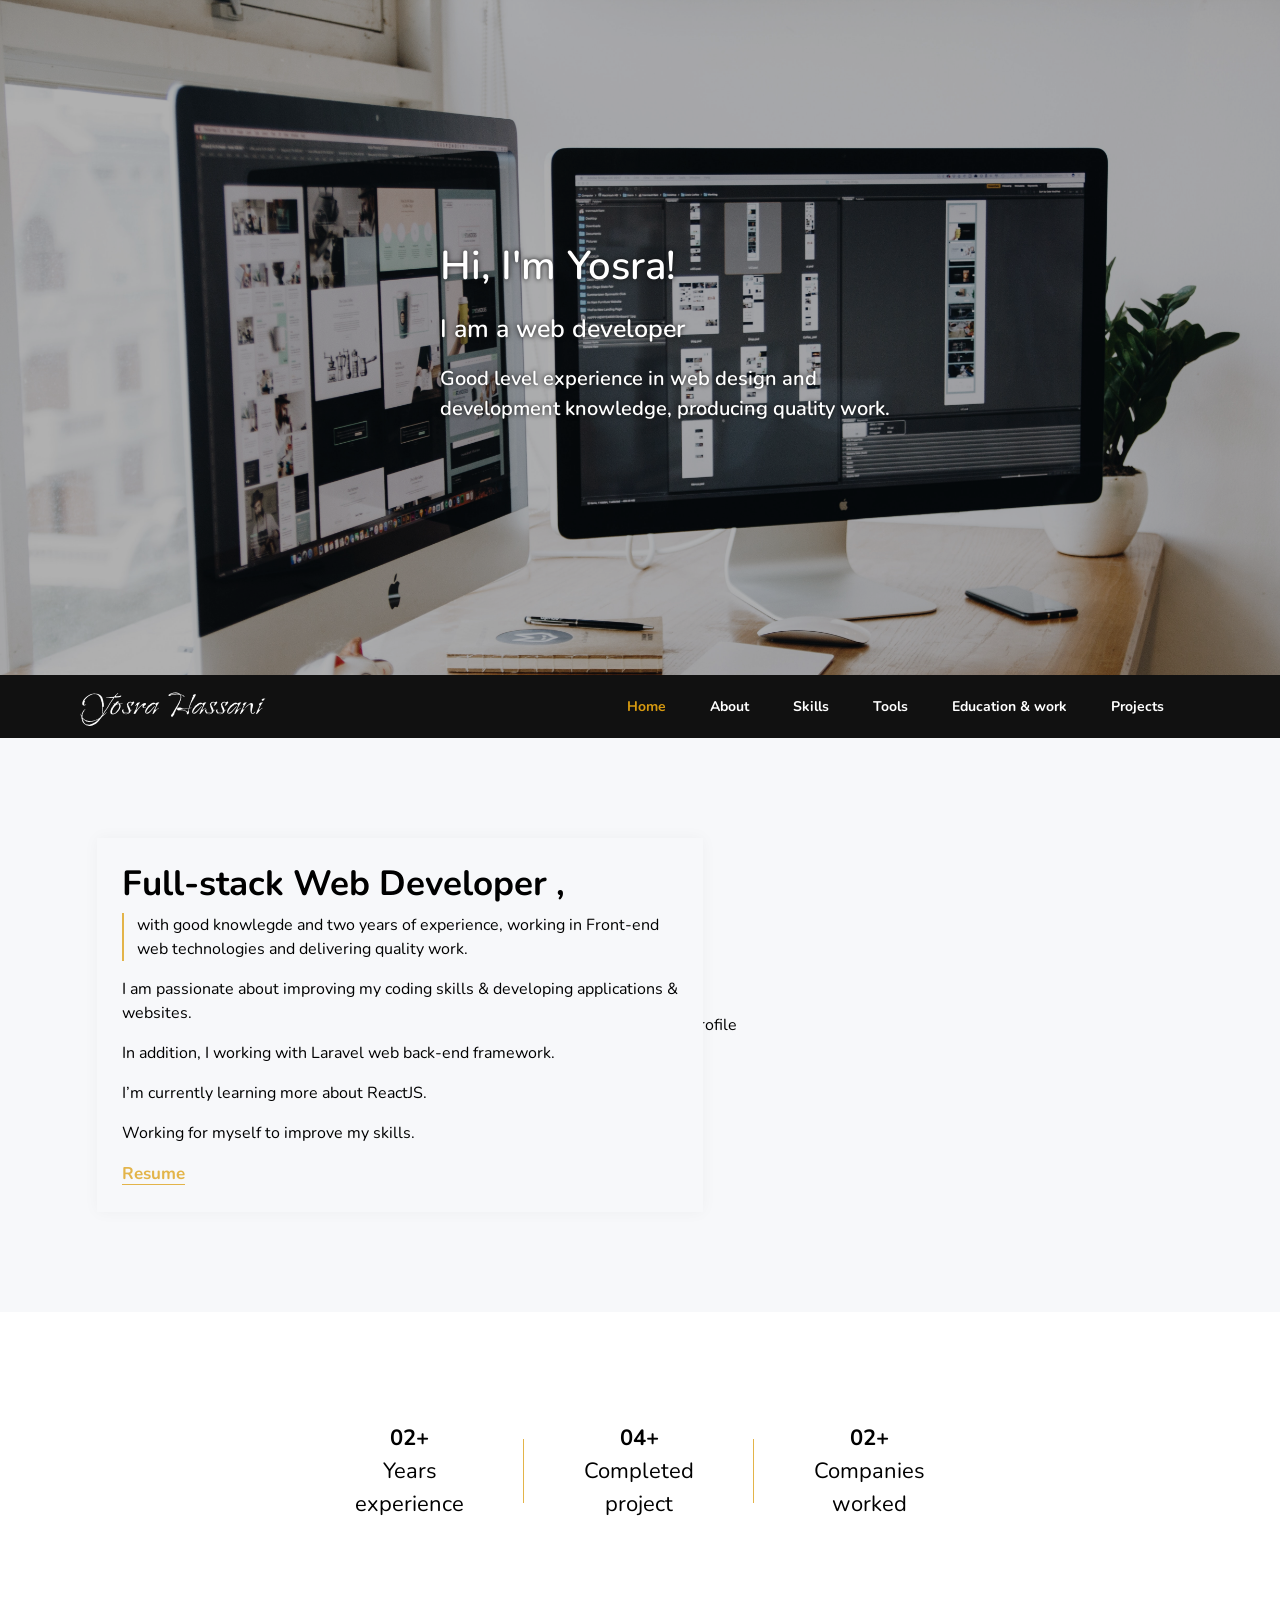
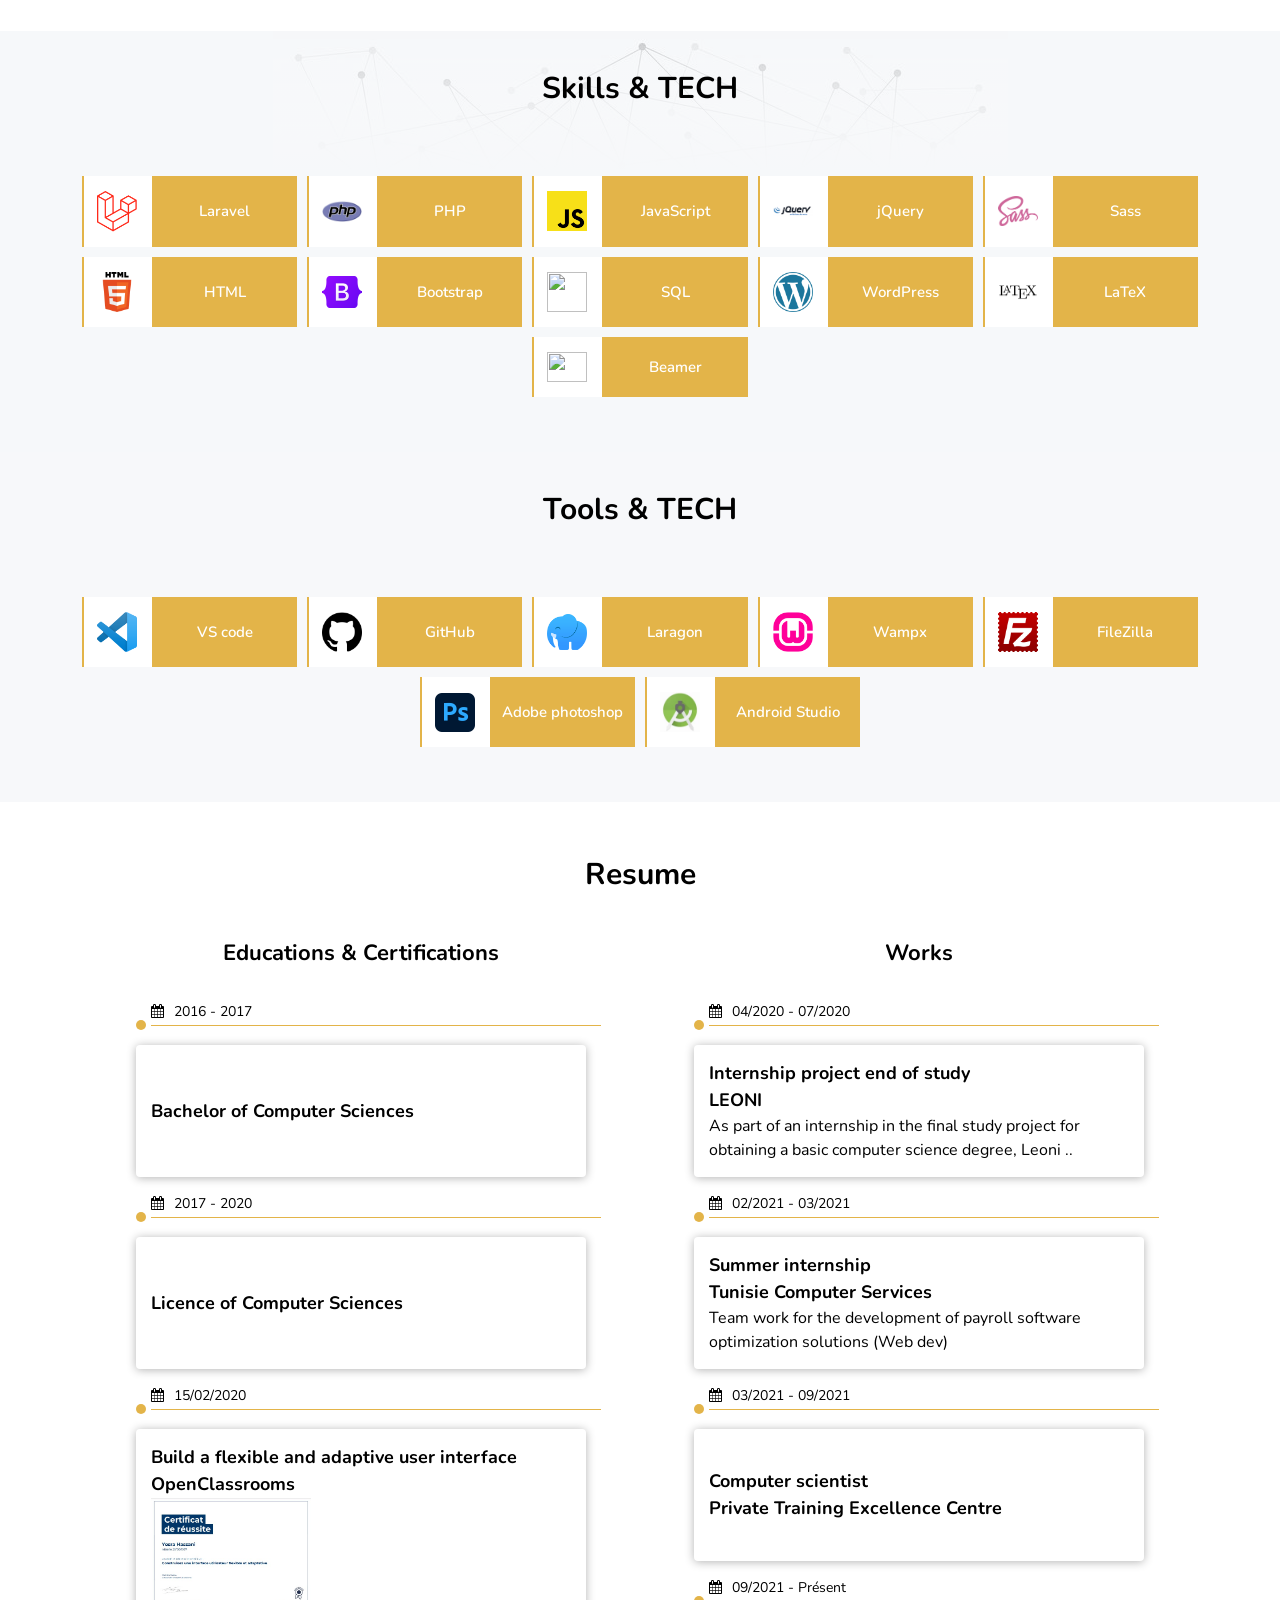
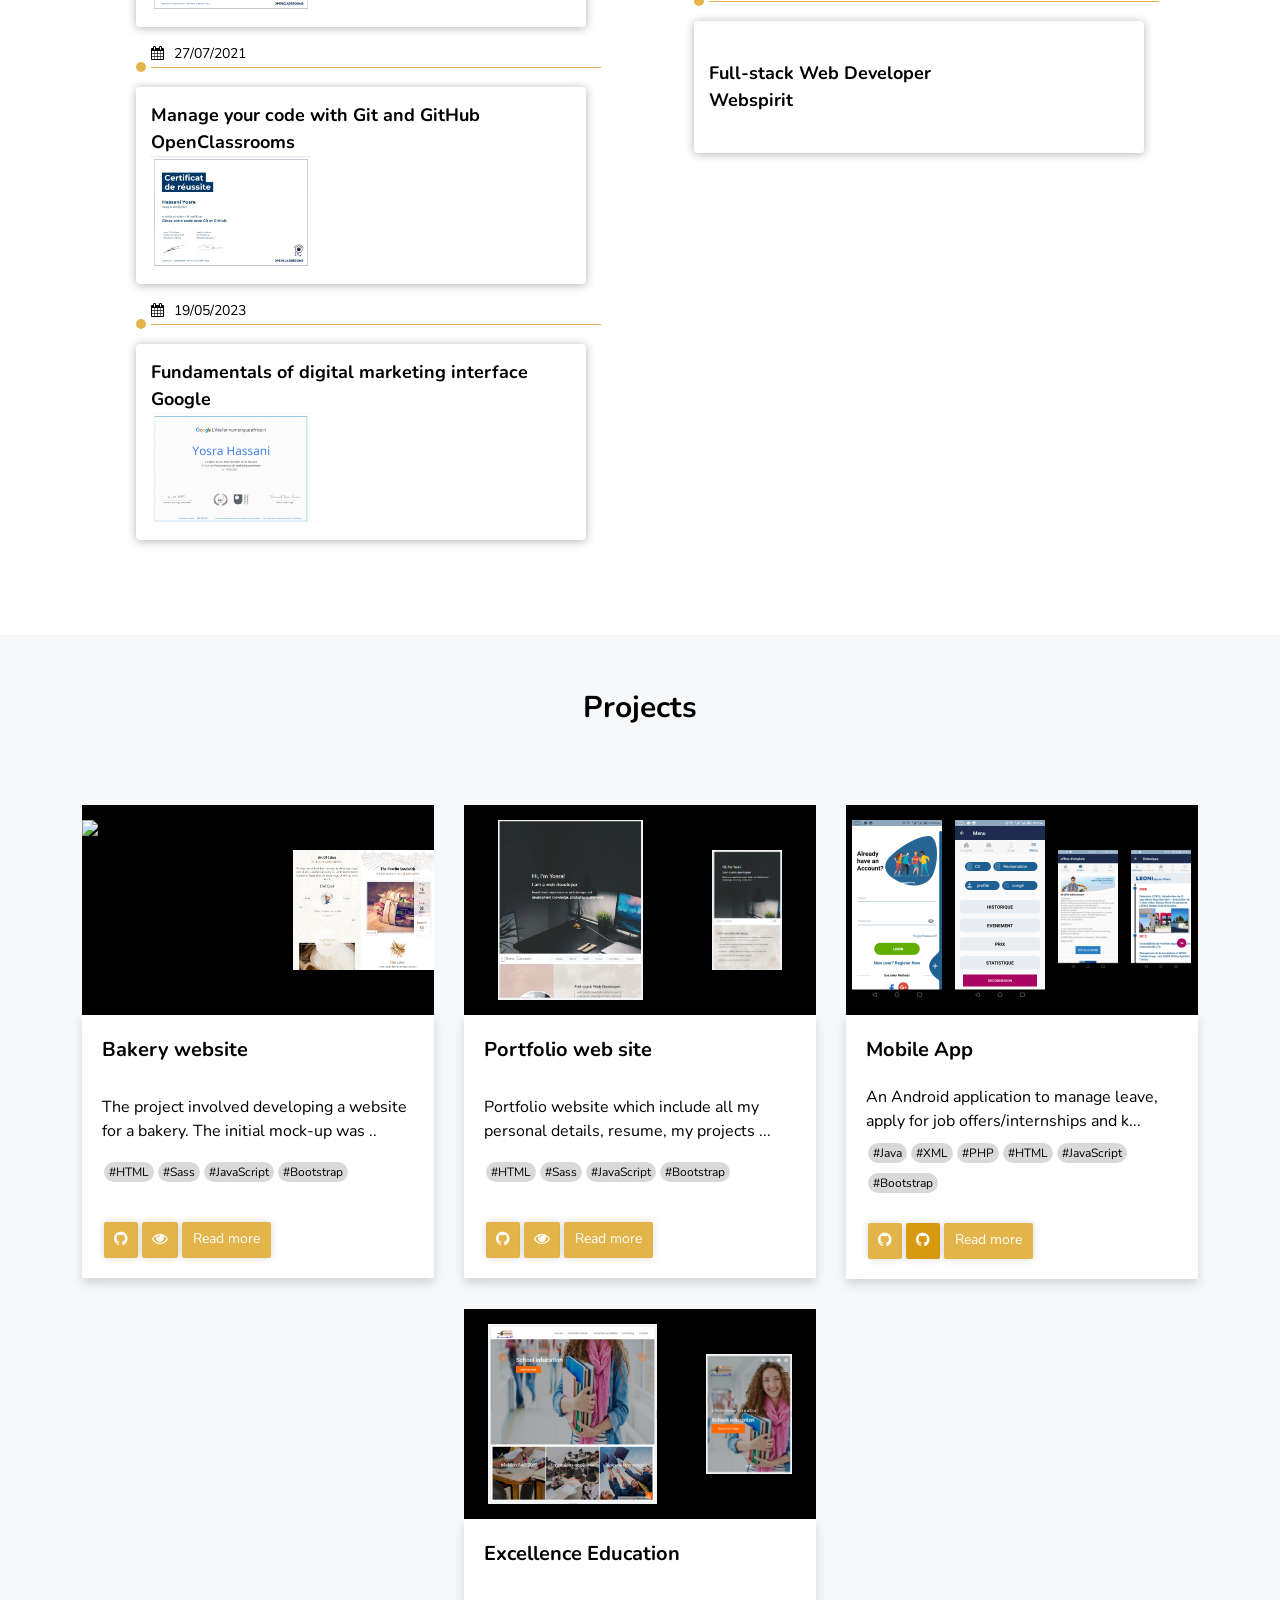
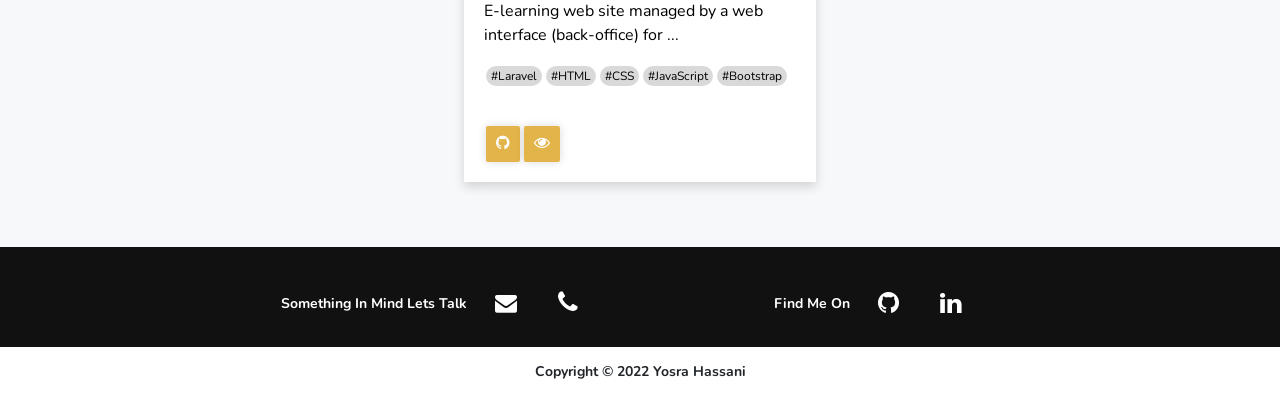
==== commit 6f9a6614: "01/07/2023" ====
--- a/index.html
+++ b/index.html
@@ -14,7 +14,7 @@
         <meta charset="utf-8">
         <meta name="viewport" content="width=device-width, initial-scale=1">
 
-        <meta name="keywords" content="creation site web, création site web, create website, create web site, developpeur web, developpeur application web, developpeur site web, website developer, web developer" />
+        <meta name="keywords" content="creation site web,creation site web sousse,creation site web Tunisie, création site web,création site web sousse,création site web Tunisie,create website,create web site, developpeur web,developpeur site web,developpeur web sousse,developpeur site web sousse,developpeur application web,developpeur application web sousse,developpeur site web,website developer,web developer,Yosra Hassani,Hassani Yosra" />
         <meta name="subject" content="Portfolio website">
         <meta name="description" content="Web developer with good level experience in web design and development knowledge, producing quality work.">
         <!-- <meta itemprop="image" content="css/img/slider.jpg"> -->
--- a/css/main.css
+++ b/css/main.css
@@ -2,4 +2,4 @@
  * Font Awesome Free 6.2.0 by @fontawesome - https://fontawesome.com
  * License - https://fontawesome.com/license/free (Icons: CC BY 4.0, Fonts: SIL OFL 1.1, Code: MIT License)
  * Copyright 2022 Fonticons, Inc.
- */.fa{font-family:var(--fa-style-family, "Font Awesome 6 Free");font-weight:var(--fa-style, 900)}.fa,.fa-classic,.fa-sharp,.fas,.fa-solid,.far,.fa-regular,.fab,.fa-brands{-moz-osx-font-smoothing:grayscale;-webkit-font-smoothing:antialiased;display:var(--fa-display, inline-block);font-style:normal;font-variant:normal;line-height:1;text-rendering:auto}.fas,.fa-classic,.fa-solid,.far,.fa-regular{font-family:"Font Awesome 6 Free"}.fab,.fa-brands{font-family:"Font Awesome 6 Brands"}.fa-1x{font-size:1em}.fa-2x{font-size:2em}.fa-3x{font-size:3em}.fa-4x{font-size:4em}.fa-5x{font-size:5em}.fa-6x{font-size:6em}.fa-7x{font-size:7em}.fa-8x{font-size:8em}.fa-9x{font-size:9em}.fa-10x{font-size:10em}.fa-2xs{font-size:.625em;line-height:.1em;vertical-align:.225em}.fa-xs{font-size:.75em;line-height:.0833333337em;vertical-align:.125em}.fa-sm{font-size:.875em;line-height:.0714285718em;vertical-align:.0535714295em}.fa-lg{font-size:1.25em;line-height:.05em;vertical-align:-.075em}.fa-xl{font-size:1.5em;line-height:.0416666682em;vertical-align:-0.125em}.fa-2xl{font-size:2em;line-height:.03125em;vertical-align:-0.1875em}.fa-fw{text-align:center;width:1.25em}.fa-ul{list-style-type:none;margin-left:var(--fa-li-margin, 2.5em);padding-left:0}.fa-ul>li{position:relative}.fa-li{left:calc(var(--fa-li-width, 2em)*-1);position:absolute;text-align:center;width:var(--fa-li-width, 2em);line-height:inherit}.fa-border{border-color:var(--fa-border-color, #eee);border-radius:var(--fa-border-radius, 0.1em);border-style:var(--fa-border-style, solid);border-width:var(--fa-border-width, 0.08em);padding:var(--fa-border-padding, 0.2em 0.25em 0.15em)}.fa-pull-left{float:left;margin-right:var(--fa-pull-margin, 0.3em)}.fa-pull-right{float:right;margin-left:var(--fa-pull-margin, 0.3em)}.fa-beat{animation-name:fa-beat;animation-delay:var(--fa-animation-delay, 0s);animation-direction:var(--fa-animation-direction, normal);animation-duration:var(--fa-animation-duration, 1s);animation-iteration-count:var(--fa-animation-iteration-count, infinite);animation-timing-function:var(--fa-animation-timing, ease-in-out)}.fa-bounce{animation-name:fa-bounce;animation-delay:var(--fa-animation-delay, 0s);animation-direction:var(--fa-animation-direction, normal);animation-duration:var(--fa-animation-duration, 1s);animation-iteration-count:var(--fa-animation-iteration-count, infinite);animation-timing-function:var(--fa-animation-timing, cubic-bezier(0.28, 0.84, 0.42, 1))}.fa-fade{animation-name:fa-fade;animation-delay:var(--fa-animation-delay, 0s);animation-direction:var(--fa-animation-direction, normal);animation-duration:var(--fa-animation-duration, 1s);animation-iteration-count:var(--fa-animation-iteration-count, infinite);animation-timing-function:var(--fa-animation-timing, cubic-bezier(0.4, 0, 0.6, 1))}.fa-beat-fade{animation-name:fa-beat-fade;animation-delay:var(--fa-animation-delay, 0s);animation-direction:var(--fa-animation-direction, normal);animation-duration:var(--fa-animation-duration, 1s);animation-iteration-count:var(--fa-animation-iteration-count, infinite);animation-timing-function:var(--fa-animation-timing, cubic-bezier(0.4, 0, 0.6, 1))}.fa-flip{animation-name:fa-flip;animation-delay:var(--fa-animation-delay, 0s);animation-direction:var(--fa-animation-direction, normal);animation-duration:var(--fa-animation-duration, 1s);animation-iteration-count:var(--fa-animation-iteration-count, infinite);animation-timing-function:var(--fa-animation-timing, ease-in-out)}.fa-shake{animation-name:fa-shake;animation-delay:var(--fa-animation-delay, 0s);animation-direction:var(--fa-animation-direction, normal);animation-duration:var(--fa-animation-duration, 1s);animation-iteration-count:var(--fa-animation-iteration-count, infinite);animation-timing-function:var(--fa-animation-timing, linear)}.fa-spin{animation-name:fa-spin;animation-delay:var(--fa-animation-delay, 0s);animation-direction:var(--fa-animation-direction, normal);animation-duration:var(--fa-animation-duration, 2s);animation-iteration-count:var(--fa-animation-iteration-count, infinite);animation-timing-function:var(--fa-animation-timing, linear)}.fa-spin-reverse{--fa-animation-direction: reverse}.fa-pulse,.fa-spin-pulse{animation-name:fa-spin;animation-direction:var(--fa-animation-direction, normal);animation-duration:var(--fa-animation-duration, 1s);animation-iteration-count:var(--fa-animation-iteration-count, infinite);animation-timing-function:var(--fa-animation-timing, steps(8))}@media(prefers-reduced-motion: reduce){.fa-beat,.fa-bounce,.fa-fade,.fa-beat-fade,.fa-flip,.fa-pulse,.fa-shake,.fa-spin,.fa-spin-pulse{animation-delay:-1ms;animation-duration:1ms;animation-iteration-count:1;transition-delay:0s;transition-duration:0s}}@keyframes fa-beat{0%,90%{transform:scale(1)}45%{transform:scale(var(--fa-beat-scale, 1.25))}}@keyframes fa-bounce{0%{transform:scale(1, 1) translateY(0)}10%{transform:scale(var(--fa-bounce-start-scale-x, 1.1), var(--fa-bounce-start-scale-y, 0.9)) translateY(0)}30%{transform:scale(var(--fa-bounce-jump-scale-x, 0.9), var(--fa-bounce-jump-scale-y, 1.1)) translateY(var(--fa-bounce-height, -0.5em))}50%{transform:scale(var(--fa-bounce-land-scale-x, 1.05), var(--fa-bounce-land-scale-y, 0.95)) translateY(0)}57%{transform:scale(1, 1) translateY(var(--fa-bounce-rebound, -0.125em))}64%{transform:scale(1, 1) translateY(0)}100%{transform:scale(1, 1) translateY(0)}}@keyframes fa-fade{50%{opacity:var(--fa-fade-opacity, 0.4)}}@keyframes fa-beat-fade{0%,100%{opacity:var(--fa-beat-fade-opacity, 0.4);transform:scale(1)}50%{opacity:1;transform:scale(var(--fa-beat-fade-scale, 1.125))}}@keyframes fa-flip{50%{transform:rotate3d(var(--fa-flip-x, 0), var(--fa-flip-y, 1), var(--fa-flip-z, 0), var(--fa-flip-angle, -180deg))}}@keyframes fa-shake{0%{transform:rotate(-15deg)}4%{transform:rotate(15deg)}8%,24%{transform:rotate(-18deg)}12%,28%{transform:rotate(18deg)}16%{transform:rotate(-22deg)}20%{transform:rotate(22deg)}32%{transform:rotate(-12deg)}36%{transform:rotate(12deg)}40%,100%{transform:rotate(0deg)}}@keyframes fa-spin{0%{transform:rotate(0deg)}100%{transform:rotate(360deg)}}.fa-rotate-90{transform:rotate(90deg)}.fa-rotate-180{transform:rotate(180deg)}.fa-rotate-270{transform:rotate(270deg)}.fa-flip-horizontal{transform:scale(-1, 1)}.fa-flip-vertical{transform:scale(1, -1)}.fa-flip-both,.fa-flip-horizontal.fa-flip-vertical{transform:scale(-1, -1)}.fa-rotate-by{transform:rotate(var(--fa-rotate-angle, none))}.fa-stack{display:inline-block;height:2em;line-height:2em;position:relative;vertical-align:middle;width:2.5em}.fa-stack-1x,.fa-stack-2x{left:0;position:absolute;text-align:center;width:100%;z-index:var(--fa-stack-z-index, auto)}.fa-stack-1x{line-height:inherit}.fa-stack-2x{font-size:2em}.fa-inverse{color:var(--fa-inverse, #fff)}.fa-0::before{content:"\30 "}.fa-1::before{content:"\31 "}.fa-2::before{content:"\32 "}.fa-3::before{content:"\33 "}.fa-4::before{content:"\34 "}.fa-5::before{content:"\35 "}.fa-6::before{content:"\36 "}.fa-7::before{content:"\37 "}.fa-8::before{content:"\38 "}.fa-9::before{content:"\39 "}.fa-fill-drip::before{content:""}.fa-arrows-to-circle::before{content:""}.fa-circle-chevron-right::before{content:""}.fa-chevron-circle-right::before{content:""}.fa-at::before{content:"\@"}.fa-trash-can::before{content:""}.fa-trash-alt::before{content:""}.fa-text-height::before{content:""}.fa-user-xmark::before{content:""}.fa-user-times::before{content:""}.fa-stethoscope::before{content:""}.fa-message::before{content:""}.fa-comment-alt::before{content:""}.fa-info::before{content:""}.fa-down-left-and-up-right-to-center::before{content:""}.fa-compress-alt::before{content:""}.fa-explosion::before{content:""}.fa-file-lines::before{content:""}.fa-file-alt::before{content:""}.fa-file-text::before{content:""}.fa-wave-square::before{content:""}.fa-ring::before{content:""}.fa-building-un::before{content:""}.fa-dice-three::before{content:""}.fa-calendar-days::before{content:""}.fa-calendar-alt::before{content:""}.fa-anchor-circle-check::before{content:""}.fa-building-circle-arrow-right::before{content:""}.fa-volleyball::before{content:""}.fa-volleyball-ball::before{content:""}.fa-arrows-up-to-line::before{content:""}.fa-sort-down::before{content:""}.fa-sort-desc::before{content:""}.fa-circle-minus::before{content:""}.fa-minus-circle::before{content:""}.fa-door-open::before{content:""}.fa-right-from-bracket::before{content:""}.fa-sign-out-alt::before{content:""}.fa-atom::before{content:""}.fa-soap::before{content:""}.fa-icons::before{content:""}.fa-heart-music-camera-bolt::before{content:""}.fa-microphone-lines-slash::before{content:""}.fa-microphone-alt-slash::before{content:""}.fa-bridge-circle-check::before{content:""}.fa-pump-medical::before{content:""}.fa-fingerprint::before{content:""}.fa-hand-point-right::before{content:""}.fa-magnifying-glass-location::before{content:""}.fa-search-location::before{content:""}.fa-forward-step::before{content:""}.fa-step-forward::before{content:""}.fa-face-smile-beam::before{content:""}.fa-smile-beam::before{content:""}.fa-flag-checkered::before{content:""}.fa-football::before{content:""}.fa-football-ball::before{content:""}.fa-school-circle-exclamation::before{content:""}.fa-crop::before{content:""}.fa-angles-down::before{content:""}.fa-angle-double-down::before{content:""}.fa-users-rectangle::before{content:""}.fa-people-roof::before{content:""}.fa-people-line::before{content:""}.fa-beer-mug-empty::before{content:""}.fa-beer::before{content:""}.fa-diagram-predecessor::before{content:""}.fa-arrow-up-long::before{content:""}.fa-long-arrow-up::before{content:""}.fa-fire-flame-simple::before{content:""}.fa-burn::before{content:""}.fa-person::before{content:""}.fa-male::before{content:""}.fa-laptop::before{content:""}.fa-file-csv::before{content:""}.fa-menorah::before{content:""}.fa-truck-plane::before{content:""}.fa-record-vinyl::before{content:""}.fa-face-grin-stars::before{content:""}.fa-grin-stars::before{content:""}.fa-bong::before{content:""}.fa-spaghetti-monster-flying::before{content:""}.fa-pastafarianism::before{content:""}.fa-arrow-down-up-across-line::before{content:""}.fa-spoon::before{content:""}.fa-utensil-spoon::before{content:""}.fa-jar-wheat::before{content:""}.fa-envelopes-bulk::before{content:""}.fa-mail-bulk::before{content:""}.fa-file-circle-exclamation::before{content:""}.fa-circle-h::before{content:""}.fa-hospital-symbol::before{content:""}.fa-pager::before{content:""}.fa-address-book::before{content:""}.fa-contact-book::before{content:""}.fa-strikethrough::before{content:""}.fa-k::before{content:"K"}.fa-landmark-flag::before{content:""}.fa-pencil::before{content:""}.fa-pencil-alt::before{content:""}.fa-backward::before{content:""}.fa-caret-right::before{content:""}.fa-comments::before{content:""}.fa-paste::before{content:""}.fa-file-clipboard::before{content:""}.fa-code-pull-request::before{content:""}.fa-clipboard-list::before{content:""}.fa-truck-ramp-box::before{content:""}.fa-truck-loading::before{content:""}.fa-user-check::before{content:""}.fa-vial-virus::before{content:""}.fa-sheet-plastic::before{content:""}.fa-blog::before{content:""}.fa-user-ninja::before{content:""}.fa-person-arrow-up-from-line::before{content:""}.fa-scroll-torah::before{content:""}.fa-torah::before{content:""}.fa-broom-ball::before{content:""}.fa-quidditch::before{content:""}.fa-quidditch-broom-ball::before{content:""}.fa-toggle-off::before{content:""}.fa-box-archive::before{content:""}.fa-archive::before{content:""}.fa-person-drowning::before{content:""}.fa-arrow-down-9-1::before{content:""}.fa-sort-numeric-desc::before{content:""}.fa-sort-numeric-down-alt::before{content:""}.fa-face-grin-tongue-squint::before{content:""}.fa-grin-tongue-squint::before{content:""}.fa-spray-can::before{content:""}.fa-truck-monster::before{content:""}.fa-w::before{content:"W"}.fa-earth-africa::before{content:""}.fa-globe-africa::before{content:""}.fa-rainbow::before{content:""}.fa-circle-notch::before{content:""}.fa-tablet-screen-button::before{content:""}.fa-tablet-alt::before{content:""}.fa-paw::before{content:""}.fa-cloud::before{content:""}.fa-trowel-bricks::before{content:""}.fa-face-flushed::before{content:""}.fa-flushed::before{content:""}.fa-hospital-user::before{content:""}.fa-tent-arrow-left-right::before{content:""}.fa-gavel::before{content:""}.fa-legal::before{content:""}.fa-binoculars::before{content:""}.fa-microphone-slash::before{content:""}.fa-box-tissue::before{content:""}.fa-motorcycle::before{content:""}.fa-bell-concierge::before{content:""}.fa-concierge-bell::before{content:""}.fa-pen-ruler::before{content:""}.fa-pencil-ruler::before{content:""}.fa-people-arrows::before{content:""}.fa-people-arrows-left-right::before{content:""}.fa-mars-and-venus-burst::before{content:""}.fa-square-caret-right::before{content:""}.fa-caret-square-right::before{content:""}.fa-scissors::before{content:""}.fa-cut::before{content:""}.fa-sun-plant-wilt::before{content:""}.fa-toilets-portable::before{content:""}.fa-hockey-puck::before{content:""}.fa-table::before{content:""}.fa-magnifying-glass-arrow-right::before{content:""}.fa-tachograph-digital::before{content:""}.fa-digital-tachograph::before{content:""}.fa-users-slash::before{content:""}.fa-clover::before{content:""}.fa-reply::before{content:""}.fa-mail-reply::before{content:""}.fa-star-and-crescent::before{content:""}.fa-house-fire::before{content:""}.fa-square-minus::before{content:""}.fa-minus-square::before{content:""}.fa-helicopter::before{content:""}.fa-compass::before{content:""}.fa-square-caret-down::before{content:""}.fa-caret-square-down::before{content:""}.fa-file-circle-question::before{content:""}.fa-laptop-code::before{content:""}.fa-swatchbook::before{content:""}.fa-prescription-bottle::before{content:""}.fa-bars::before{content:""}.fa-navicon::before{content:""}.fa-people-group::before{content:""}.fa-hourglass-end::before{content:""}.fa-hourglass-3::before{content:""}.fa-heart-crack::before{content:""}.fa-heart-broken::before{content:""}.fa-square-up-right::before{content:""}.fa-external-link-square-alt::before{content:""}.fa-face-kiss-beam::before{content:""}.fa-kiss-beam::before{content:""}.fa-film::before{content:""}.fa-ruler-horizontal::before{content:""}.fa-people-robbery::before{content:""}.fa-lightbulb::before{content:""}.fa-caret-left::before{content:""}.fa-circle-exclamation::before{content:""}.fa-exclamation-circle::before{content:""}.fa-school-circle-xmark::before{content:""}.fa-arrow-right-from-bracket::before{content:""}.fa-sign-out::before{content:""}.fa-circle-chevron-down::before{content:""}.fa-chevron-circle-down::before{content:""}.fa-unlock-keyhole::before{content:""}.fa-unlock-alt::before{content:""}.fa-cloud-showers-heavy::before{content:""}.fa-headphones-simple::before{content:""}.fa-headphones-alt::before{content:""}.fa-sitemap::before{content:""}.fa-circle-dollar-to-slot::before{content:""}.fa-donate::before{content:""}.fa-memory::before{content:""}.fa-road-spikes::before{content:""}.fa-fire-burner::before{content:""}.fa-flag::before{content:""}.fa-hanukiah::before{content:""}.fa-feather::before{content:""}.fa-volume-low::before{content:""}.fa-volume-down::before{content:""}.fa-comment-slash::before{content:""}.fa-cloud-sun-rain::before{content:""}.fa-compress::before{content:""}.fa-wheat-awn::before{content:""}.fa-wheat-alt::before{content:""}.fa-ankh::before{content:""}.fa-hands-holding-child::before{content:""}.fa-asterisk::before{content:"\*"}.fa-square-check::before{content:""}.fa-check-square::before{content:""}.fa-peseta-sign::before{content:""}.fa-heading::before{content:""}.fa-header::before{content:""}.fa-ghost::before{content:""}.fa-list::before{content:""}.fa-list-squares::before{content:""}.fa-square-phone-flip::before{content:""}.fa-phone-square-alt::before{content:""}.fa-cart-plus::before{content:""}.fa-gamepad::before{content:""}.fa-circle-dot::before{content:""}.fa-dot-circle::before{content:""}.fa-face-dizzy::before{content:""}.fa-dizzy::before{content:""}.fa-egg::before{content:""}.fa-house-medical-circle-xmark::before{content:""}.fa-campground::before{content:""}.fa-folder-plus::before{content:""}.fa-futbol::before{content:""}.fa-futbol-ball::before{content:""}.fa-soccer-ball::before{content:""}.fa-paintbrush::before{content:""}.fa-paint-brush::before{content:""}.fa-lock::before{content:""}.fa-gas-pump::before{content:""}.fa-hot-tub-person::before{content:""}.fa-hot-tub::before{content:""}.fa-map-location::before{content:""}.fa-map-marked::before{content:""}.fa-house-flood-water::before{content:""}.fa-tree::before{content:""}.fa-bridge-lock::before{content:""}.fa-sack-dollar::before{content:""}.fa-pen-to-square::before{content:""}.fa-edit::before{content:""}.fa-car-side::before{content:""}.fa-share-nodes::before{content:""}.fa-share-alt::before{content:""}.fa-heart-circle-minus::before{content:""}.fa-hourglass-half::before{content:""}.fa-hourglass-2::before{content:""}.fa-microscope::before{content:""}.fa-sink::before{content:""}.fa-bag-shopping::before{content:""}.fa-shopping-bag::before{content:""}.fa-arrow-down-z-a::before{content:""}.fa-sort-alpha-desc::before{content:""}.fa-sort-alpha-down-alt::before{content:""}.fa-mitten::before{content:""}.fa-person-rays::before{content:""}.fa-users::before{content:""}.fa-eye-slash::before{content:""}.fa-flask-vial::before{content:""}.fa-hand::before{content:""}.fa-hand-paper::before{content:""}.fa-om::before{content:""}.fa-worm::before{content:""}.fa-house-circle-xmark::before{content:""}.fa-plug::before{content:""}.fa-chevron-up::before{content:""}.fa-hand-spock::before{content:""}.fa-stopwatch::before{content:""}.fa-face-kiss::before{content:""}.fa-kiss::before{content:""}.fa-bridge-circle-xmark::before{content:""}.fa-face-grin-tongue::before{content:""}.fa-grin-tongue::before{content:""}.fa-chess-bishop::before{content:""}.fa-face-grin-wink::before{content:""}.fa-grin-wink::before{content:""}.fa-ear-deaf::before{content:""}.fa-deaf::before{content:""}.fa-deafness::before{content:""}.fa-hard-of-hearing::before{content:""}.fa-road-circle-check::before{content:""}.fa-dice-five::before{content:""}.fa-square-rss::before{content:""}.fa-rss-square::before{content:""}.fa-land-mine-on::before{content:""}.fa-i-cursor::before{content:""}.fa-stamp::before{content:""}.fa-stairs::before{content:""}.fa-i::before{content:"I"}.fa-hryvnia-sign::before{content:""}.fa-hryvnia::before{content:""}.fa-pills::before{content:""}.fa-face-grin-wide::before{content:""}.fa-grin-alt::before{content:""}.fa-tooth::before{content:""}.fa-v::before{content:"V"}.fa-bicycle::before{content:""}.fa-staff-snake::before{content:""}.fa-rod-asclepius::before{content:""}.fa-rod-snake::before{content:""}.fa-staff-aesculapius::before{content:""}.fa-head-side-cough-slash::before{content:""}.fa-truck-medical::before{content:""}.fa-ambulance::before{content:""}.fa-wheat-awn-circle-exclamation::before{content:""}.fa-snowman::before{content:""}.fa-mortar-pestle::before{content:""}.fa-road-barrier::before{content:""}.fa-school::before{content:""}.fa-igloo::before{content:""}.fa-joint::before{content:""}.fa-angle-right::before{content:""}.fa-horse::before{content:""}.fa-q::before{content:"Q"}.fa-g::before{content:"G"}.fa-notes-medical::before{content:""}.fa-temperature-half::before{content:""}.fa-temperature-2::before{content:""}.fa-thermometer-2::before{content:""}.fa-thermometer-half::before{content:""}.fa-dong-sign::before{content:""}.fa-capsules::before{content:""}.fa-poo-storm::before{content:""}.fa-poo-bolt::before{content:""}.fa-face-frown-open::before{content:""}.fa-frown-open::before{content:""}.fa-hand-point-up::before{content:""}.fa-money-bill::before{content:""}.fa-bookmark::before{content:""}.fa-align-justify::before{content:""}.fa-umbrella-beach::before{content:""}.fa-helmet-un::before{content:""}.fa-bullseye::before{content:""}.fa-bacon::before{content:""}.fa-hand-point-down::before{content:""}.fa-arrow-up-from-bracket::before{content:""}.fa-folder::before{content:""}.fa-folder-blank::before{content:""}.fa-file-waveform::before{content:""}.fa-file-medical-alt::before{content:""}.fa-radiation::before{content:""}.fa-chart-simple::before{content:""}.fa-mars-stroke::before{content:""}.fa-vial::before{content:""}.fa-gauge::before{content:""}.fa-dashboard::before{content:""}.fa-gauge-med::before{content:""}.fa-tachometer-alt-average::before{content:""}.fa-wand-magic-sparkles::before{content:""}.fa-magic-wand-sparkles::before{content:""}.fa-e::before{content:"E"}.fa-pen-clip::before{content:""}.fa-pen-alt::before{content:""}.fa-bridge-circle-exclamation::before{content:""}.fa-user::before{content:""}.fa-school-circle-check::before{content:""}.fa-dumpster::before{content:""}.fa-van-shuttle::before{content:""}.fa-shuttle-van::before{content:""}.fa-building-user::before{content:""}.fa-square-caret-left::before{content:""}.fa-caret-square-left::before{content:""}.fa-highlighter::before{content:""}.fa-key::before{content:""}.fa-bullhorn::before{content:""}.fa-globe::before{content:""}.fa-synagogue::before{content:""}.fa-person-half-dress::before{content:""}.fa-road-bridge::before{content:""}.fa-location-arrow::before{content:""}.fa-c::before{content:"C"}.fa-tablet-button::before{content:""}.fa-building-lock::before{content:""}.fa-pizza-slice::before{content:""}.fa-money-bill-wave::before{content:""}.fa-chart-area::before{content:""}.fa-area-chart::before{content:""}.fa-house-flag::before{content:""}.fa-person-circle-minus::before{content:""}.fa-ban::before{content:""}.fa-cancel::before{content:""}.fa-camera-rotate::before{content:""}.fa-spray-can-sparkles::before{content:""}.fa-air-freshener::before{content:""}.fa-star::before{content:""}.fa-repeat::before{content:""}.fa-cross::before{content:""}.fa-box::before{content:""}.fa-venus-mars::before{content:""}.fa-arrow-pointer::before{content:""}.fa-mouse-pointer::before{content:""}.fa-maximize::before{content:""}.fa-expand-arrows-alt::before{content:""}.fa-charging-station::before{content:""}.fa-shapes::before{content:""}.fa-triangle-circle-square::before{content:""}.fa-shuffle::before{content:""}.fa-random::before{content:""}.fa-person-running::before{content:""}.fa-running::before{content:""}.fa-mobile-retro::before{content:""}.fa-grip-lines-vertical::before{content:""}.fa-spider::before{content:""}.fa-hands-bound::before{content:""}.fa-file-invoice-dollar::before{content:""}.fa-plane-circle-exclamation::before{content:""}.fa-x-ray::before{content:""}.fa-spell-check::before{content:""}.fa-slash::before{content:""}.fa-computer-mouse::before{content:""}.fa-mouse::before{content:""}.fa-arrow-right-to-bracket::before{content:""}.fa-sign-in::before{content:""}.fa-shop-slash::before{content:""}.fa-store-alt-slash::before{content:""}.fa-server::before{content:""}.fa-virus-covid-slash::before{content:""}.fa-shop-lock::before{content:""}.fa-hourglass-start::before{content:""}.fa-hourglass-1::before{content:""}.fa-blender-phone::before{content:""}.fa-building-wheat::before{content:""}.fa-person-breastfeeding::before{content:""}.fa-right-to-bracket::before{content:""}.fa-sign-in-alt::before{content:""}.fa-venus::before{content:""}.fa-passport::before{content:""}.fa-heart-pulse::before{content:""}.fa-heartbeat::before{content:""}.fa-people-carry-box::before{content:""}.fa-people-carry::before{content:""}.fa-temperature-high::before{content:""}.fa-microchip::before{content:""}.fa-crown::before{content:""}.fa-weight-hanging::before{content:""}.fa-xmarks-lines::before{content:""}.fa-file-prescription::before{content:""}.fa-weight-scale::before{content:""}.fa-weight::before{content:""}.fa-user-group::before{content:""}.fa-user-friends::before{content:""}.fa-arrow-up-a-z::before{content:""}.fa-sort-alpha-up::before{content:""}.fa-chess-knight::before{content:""}.fa-face-laugh-squint::before{content:""}.fa-laugh-squint::before{content:""}.fa-wheelchair::before{content:""}.fa-circle-arrow-up::before{content:""}.fa-arrow-circle-up::before{content:""}.fa-toggle-on::before{content:""}.fa-person-walking::before{content:""}.fa-walking::before{content:""}.fa-l::before{content:"L"}.fa-fire::before{content:""}.fa-bed-pulse::before{content:""}.fa-procedures::before{content:""}.fa-shuttle-space::before{content:""}.fa-space-shuttle::before{content:""}.fa-face-laugh::before{content:""}.fa-laugh::before{content:""}.fa-folder-open::before{content:""}.fa-heart-circle-plus::before{content:""}.fa-code-fork::before{content:""}.fa-city::before{content:""}.fa-microphone-lines::before{content:""}.fa-microphone-alt::before{content:""}.fa-pepper-hot::before{content:""}.fa-unlock::before{content:""}.fa-colon-sign::before{content:""}.fa-headset::before{content:""}.fa-store-slash::before{content:""}.fa-road-circle-xmark::before{content:""}.fa-user-minus::before{content:""}.fa-mars-stroke-up::before{content:""}.fa-mars-stroke-v::before{content:""}.fa-champagne-glasses::before{content:""}.fa-glass-cheers::before{content:""}.fa-clipboard::before{content:""}.fa-house-circle-exclamation::before{content:""}.fa-file-arrow-up::before{content:""}.fa-file-upload::before{content:""}.fa-wifi::before{content:""}.fa-wifi-3::before{content:""}.fa-wifi-strong::before{content:""}.fa-bath::before{content:""}.fa-bathtub::before{content:""}.fa-underline::before{content:""}.fa-user-pen::before{content:""}.fa-user-edit::before{content:""}.fa-signature::before{content:""}.fa-stroopwafel::before{content:""}.fa-bold::before{content:""}.fa-anchor-lock::before{content:""}.fa-building-ngo::before{content:""}.fa-manat-sign::before{content:""}.fa-not-equal::before{content:""}.fa-border-top-left::before{content:""}.fa-border-style::before{content:""}.fa-map-location-dot::before{content:""}.fa-map-marked-alt::before{content:""}.fa-jedi::before{content:""}.fa-square-poll-vertical::before{content:""}.fa-poll::before{content:""}.fa-mug-hot::before{content:""}.fa-car-battery::before{content:""}.fa-battery-car::before{content:""}.fa-gift::before{content:""}.fa-dice-two::before{content:""}.fa-chess-queen::before{content:""}.fa-glasses::before{content:""}.fa-chess-board::before{content:""}.fa-building-circle-check::before{content:""}.fa-person-chalkboard::before{content:""}.fa-mars-stroke-right::before{content:""}.fa-mars-stroke-h::before{content:""}.fa-hand-back-fist::before{content:""}.fa-hand-rock::before{content:""}.fa-square-caret-up::before{content:""}.fa-caret-square-up::before{content:""}.fa-cloud-showers-water::before{content:""}.fa-chart-bar::before{content:""}.fa-bar-chart::before{content:""}.fa-hands-bubbles::before{content:""}.fa-hands-wash::before{content:""}.fa-less-than-equal::before{content:""}.fa-train::before{content:""}.fa-eye-low-vision::before{content:""}.fa-low-vision::before{content:""}.fa-crow::before{content:""}.fa-sailboat::before{content:""}.fa-window-restore::before{content:""}.fa-square-plus::before{content:""}.fa-plus-square::before{content:""}.fa-torii-gate::before{content:""}.fa-frog::before{content:""}.fa-bucket::before{content:""}.fa-image::before{content:""}.fa-microphone::before{content:""}.fa-cow::before{content:""}.fa-caret-up::before{content:""}.fa-screwdriver::before{content:""}.fa-folder-closed::before{content:""}.fa-house-tsunami::before{content:""}.fa-square-nfi::before{content:""}.fa-arrow-up-from-ground-water::before{content:""}.fa-martini-glass::before{content:""}.fa-glass-martini-alt::before{content:""}.fa-rotate-left::before{content:""}.fa-rotate-back::before{content:""}.fa-rotate-backward::before{content:""}.fa-undo-alt::before{content:""}.fa-table-columns::before{content:""}.fa-columns::before{content:""}.fa-lemon::before{content:""}.fa-head-side-mask::before{content:""}.fa-handshake::before{content:""}.fa-gem::before{content:""}.fa-dolly::before{content:""}.fa-dolly-box::before{content:""}.fa-smoking::before{content:""}.fa-minimize::before{content:""}.fa-compress-arrows-alt::before{content:""}.fa-monument::before{content:""}.fa-snowplow::before{content:""}.fa-angles-right::before{content:""}.fa-angle-double-right::before{content:""}.fa-cannabis::before{content:""}.fa-circle-play::before{content:""}.fa-play-circle::before{content:""}.fa-tablets::before{content:""}.fa-ethernet::before{content:""}.fa-euro-sign::before{content:""}.fa-eur::before{content:""}.fa-euro::before{content:""}.fa-chair::before{content:""}.fa-circle-check::before{content:""}.fa-check-circle::before{content:""}.fa-circle-stop::before{content:""}.fa-stop-circle::before{content:""}.fa-compass-drafting::before{content:""}.fa-drafting-compass::before{content:""}.fa-plate-wheat::before{content:""}.fa-icicles::before{content:""}.fa-person-shelter::before{content:""}.fa-neuter::before{content:""}.fa-id-badge::before{content:""}.fa-marker::before{content:""}.fa-face-laugh-beam::before{content:""}.fa-laugh-beam::before{content:""}.fa-helicopter-symbol::before{content:""}.fa-universal-access::before{content:""}.fa-circle-chevron-up::before{content:""}.fa-chevron-circle-up::before{content:""}.fa-lari-sign::before{content:""}.fa-volcano::before{content:""}.fa-person-walking-dashed-line-arrow-right::before{content:""}.fa-sterling-sign::before{content:""}.fa-gbp::before{content:""}.fa-pound-sign::before{content:""}.fa-viruses::before{content:""}.fa-square-person-confined::before{content:""}.fa-user-tie::before{content:""}.fa-arrow-down-long::before{content:""}.fa-long-arrow-down::before{content:""}.fa-tent-arrow-down-to-line::before{content:""}.fa-certificate::before{content:""}.fa-reply-all::before{content:""}.fa-mail-reply-all::before{content:""}.fa-suitcase::before{content:""}.fa-person-skating::before{content:""}.fa-skating::before{content:""}.fa-filter-circle-dollar::before{content:""}.fa-funnel-dollar::before{content:""}.fa-camera-retro::before{content:""}.fa-circle-arrow-down::before{content:""}.fa-arrow-circle-down::before{content:""}.fa-file-import::before{content:""}.fa-arrow-right-to-file::before{content:""}.fa-square-arrow-up-right::before{content:""}.fa-external-link-square::before{content:""}.fa-box-open::before{content:""}.fa-scroll::before{content:""}.fa-spa::before{content:""}.fa-location-pin-lock::before{content:""}.fa-pause::before{content:""}.fa-hill-avalanche::before{content:""}.fa-temperature-empty::before{content:""}.fa-temperature-0::before{content:""}.fa-thermometer-0::before{content:""}.fa-thermometer-empty::before{content:""}.fa-bomb::before{content:""}.fa-registered::before{content:""}.fa-address-card::before{content:""}.fa-contact-card::before{content:""}.fa-vcard::before{content:""}.fa-scale-unbalanced-flip::before{content:""}.fa-balance-scale-right::before{content:""}.fa-subscript::before{content:""}.fa-diamond-turn-right::before{content:""}.fa-directions::before{content:""}.fa-burst::before{content:""}.fa-house-laptop::before{content:""}.fa-laptop-house::before{content:""}.fa-face-tired::before{content:""}.fa-tired::before{content:""}.fa-money-bills::before{content:""}.fa-smog::before{content:""}.fa-crutch::before{content:""}.fa-cloud-arrow-up::before{content:""}.fa-cloud-upload::before{content:""}.fa-cloud-upload-alt::before{content:""}.fa-palette::before{content:""}.fa-arrows-turn-right::before{content:""}.fa-vest::before{content:""}.fa-ferry::before{content:""}.fa-arrows-down-to-people::before{content:""}.fa-seedling::before{content:""}.fa-sprout::before{content:""}.fa-left-right::before{content:""}.fa-arrows-alt-h::before{content:""}.fa-boxes-packing::before{content:""}.fa-circle-arrow-left::before{content:""}.fa-arrow-circle-left::before{content:""}.fa-group-arrows-rotate::before{content:""}.fa-bowl-food::before{content:""}.fa-candy-cane::before{content:""}.fa-arrow-down-wide-short::before{content:""}.fa-sort-amount-asc::before{content:""}.fa-sort-amount-down::before{content:""}.fa-cloud-bolt::before{content:""}.fa-thunderstorm::before{content:""}.fa-text-slash::before{content:""}.fa-remove-format::before{content:""}.fa-face-smile-wink::before{content:""}.fa-smile-wink::before{content:""}.fa-file-word::before{content:""}.fa-file-powerpoint::before{content:""}.fa-arrows-left-right::before{content:""}.fa-arrows-h::before{content:""}.fa-house-lock::before{content:""}.fa-cloud-arrow-down::before{content:""}.fa-cloud-download::before{content:""}.fa-cloud-download-alt::before{content:""}.fa-children::before{content:""}.fa-chalkboard::before{content:""}.fa-blackboard::before{content:""}.fa-user-large-slash::before{content:""}.fa-user-alt-slash::before{content:""}.fa-envelope-open::before{content:""}.fa-handshake-simple-slash::before{content:""}.fa-handshake-alt-slash::before{content:""}.fa-mattress-pillow::before{content:""}.fa-guarani-sign::before{content:""}.fa-arrows-rotate::before{content:""}.fa-refresh::before{content:""}.fa-sync::before{content:""}.fa-fire-extinguisher::before{content:""}.fa-cruzeiro-sign::before{content:""}.fa-greater-than-equal::before{content:""}.fa-shield-halved::before{content:""}.fa-shield-alt::before{content:""}.fa-book-atlas::before{content:""}.fa-atlas::before{content:""}.fa-virus::before{content:""}.fa-envelope-circle-check::before{content:""}.fa-layer-group::before{content:""}.fa-arrows-to-dot::before{content:""}.fa-archway::before{content:""}.fa-heart-circle-check::before{content:""}.fa-house-chimney-crack::before{content:""}.fa-house-damage::before{content:""}.fa-file-zipper::before{content:""}.fa-file-archive::before{content:""}.fa-square::before{content:""}.fa-martini-glass-empty::before{content:""}.fa-glass-martini::before{content:""}.fa-couch::before{content:""}.fa-cedi-sign::before{content:""}.fa-italic::before{content:""}.fa-church::before{content:""}.fa-comments-dollar::before{content:""}.fa-democrat::before{content:""}.fa-z::before{content:"Z"}.fa-person-skiing::before{content:""}.fa-skiing::before{content:""}.fa-road-lock::before{content:""}.fa-a::before{content:"A"}.fa-temperature-arrow-down::before{content:""}.fa-temperature-down::before{content:""}.fa-feather-pointed::before{content:""}.fa-feather-alt::before{content:""}.fa-p::before{content:"P"}.fa-snowflake::before{content:""}.fa-newspaper::before{content:""}.fa-rectangle-ad::before{content:""}.fa-ad::before{content:""}.fa-circle-arrow-right::before{content:""}.fa-arrow-circle-right::before{content:""}.fa-filter-circle-xmark::before{content:""}.fa-locust::before{content:""}.fa-sort::before{content:""}.fa-unsorted::before{content:""}.fa-list-ol::before{content:""}.fa-list-1-2::before{content:""}.fa-list-numeric::before{content:""}.fa-person-dress-burst::before{content:""}.fa-money-check-dollar::before{content:""}.fa-money-check-alt::before{content:""}.fa-vector-square::before{content:""}.fa-bread-slice::before{content:""}.fa-language::before{content:""}.fa-face-kiss-wink-heart::before{content:""}.fa-kiss-wink-heart::before{content:""}.fa-filter::before{content:""}.fa-question::before{content:"\?"}.fa-file-signature::before{content:""}.fa-up-down-left-right::before{content:""}.fa-arrows-alt::before{content:""}.fa-house-chimney-user::before{content:""}.fa-hand-holding-heart::before{content:""}.fa-puzzle-piece::before{content:""}.fa-money-check::before{content:""}.fa-star-half-stroke::before{content:""}.fa-star-half-alt::before{content:""}.fa-code::before{content:""}.fa-whiskey-glass::before{content:""}.fa-glass-whiskey::before{content:""}.fa-building-circle-exclamation::before{content:""}.fa-magnifying-glass-chart::before{content:""}.fa-arrow-up-right-from-square::before{content:""}.fa-external-link::before{content:""}.fa-cubes-stacked::before{content:""}.fa-won-sign::before{content:""}.fa-krw::before{content:""}.fa-won::before{content:""}.fa-virus-covid::before{content:""}.fa-austral-sign::before{content:""}.fa-f::before{content:"F"}.fa-leaf::before{content:""}.fa-road::before{content:""}.fa-taxi::before{content:""}.fa-cab::before{content:""}.fa-person-circle-plus::before{content:""}.fa-chart-pie::before{content:""}.fa-pie-chart::before{content:""}.fa-bolt-lightning::before{content:""}.fa-sack-xmark::before{content:""}.fa-file-excel::before{content:""}.fa-file-contract::before{content:""}.fa-fish-fins::before{content:""}.fa-building-flag::before{content:""}.fa-face-grin-beam::before{content:""}.fa-grin-beam::before{content:""}.fa-object-ungroup::before{content:""}.fa-poop::before{content:""}.fa-location-pin::before{content:""}.fa-map-marker::before{content:""}.fa-kaaba::before{content:""}.fa-toilet-paper::before{content:""}.fa-helmet-safety::before{content:""}.fa-hard-hat::before{content:""}.fa-hat-hard::before{content:""}.fa-eject::before{content:""}.fa-circle-right::before{content:""}.fa-arrow-alt-circle-right::before{content:""}.fa-plane-circle-check::before{content:""}.fa-face-rolling-eyes::before{content:""}.fa-meh-rolling-eyes::before{content:""}.fa-object-group::before{content:""}.fa-chart-line::before{content:""}.fa-line-chart::before{content:""}.fa-mask-ventilator::before{content:""}.fa-arrow-right::before{content:""}.fa-signs-post::before{content:""}.fa-map-signs::before{content:""}.fa-cash-register::before{content:""}.fa-person-circle-question::before{content:""}.fa-h::before{content:"H"}.fa-tarp::before{content:""}.fa-screwdriver-wrench::before{content:""}.fa-tools::before{content:""}.fa-arrows-to-eye::before{content:""}.fa-plug-circle-bolt::before{content:""}.fa-heart::before{content:""}.fa-mars-and-venus::before{content:""}.fa-house-user::before{content:""}.fa-home-user::before{content:""}.fa-dumpster-fire::before{content:""}.fa-house-crack::before{content:""}.fa-martini-glass-citrus::before{content:""}.fa-cocktail::before{content:""}.fa-face-surprise::before{content:""}.fa-surprise::before{content:""}.fa-bottle-water::before{content:""}.fa-circle-pause::before{content:""}.fa-pause-circle::before{content:""}.fa-toilet-paper-slash::before{content:""}.fa-apple-whole::before{content:""}.fa-apple-alt::before{content:""}.fa-kitchen-set::before{content:""}.fa-r::before{content:"R"}.fa-temperature-quarter::before{content:""}.fa-temperature-1::before{content:""}.fa-thermometer-1::before{content:""}.fa-thermometer-quarter::before{content:""}.fa-cube::before{content:""}.fa-bitcoin-sign::before{content:""}.fa-shield-dog::before{content:""}.fa-solar-panel::before{content:""}.fa-lock-open::before{content:""}.fa-elevator::before{content:""}.fa-money-bill-transfer::before{content:""}.fa-money-bill-trend-up::before{content:""}.fa-house-flood-water-circle-arrow-right::before{content:""}.fa-square-poll-horizontal::before{content:""}.fa-poll-h::before{content:""}.fa-circle::before{content:""}.fa-backward-fast::before{content:""}.fa-fast-backward::before{content:""}.fa-recycle::before{content:""}.fa-user-astronaut::before{content:""}.fa-plane-slash::before{content:""}.fa-trademark::before{content:""}.fa-basketball::before{content:""}.fa-basketball-ball::before{content:""}.fa-satellite-dish::before{content:""}.fa-circle-up::before{content:""}.fa-arrow-alt-circle-up::before{content:""}.fa-mobile-screen-button::before{content:""}.fa-mobile-alt::before{content:""}.fa-volume-high::before{content:""}.fa-volume-up::before{content:""}.fa-users-rays::before{content:""}.fa-wallet::before{content:""}.fa-clipboard-check::before{content:""}.fa-file-audio::before{content:""}.fa-burger::before{content:""}.fa-hamburger::before{content:""}.fa-wrench::before{content:""}.fa-bugs::before{content:""}.fa-rupee-sign::before{content:""}.fa-rupee::before{content:""}.fa-file-image::before{content:""}.fa-circle-question::before{content:""}.fa-question-circle::before{content:""}.fa-plane-departure::before{content:""}.fa-handshake-slash::before{content:""}.fa-book-bookmark::before{content:""}.fa-code-branch::before{content:""}.fa-hat-cowboy::before{content:""}.fa-bridge::before{content:""}.fa-phone-flip::before{content:""}.fa-phone-alt::before{content:""}.fa-truck-front::before{content:""}.fa-cat::before{content:""}.fa-anchor-circle-exclamation::before{content:""}.fa-truck-field::before{content:""}.fa-route::before{content:""}.fa-clipboard-question::before{content:""}.fa-panorama::before{content:""}.fa-comment-medical::before{content:""}.fa-teeth-open::before{content:""}.fa-file-circle-minus::before{content:""}.fa-tags::before{content:""}.fa-wine-glass::before{content:""}.fa-forward-fast::before{content:""}.fa-fast-forward::before{content:""}.fa-face-meh-blank::before{content:""}.fa-meh-blank::before{content:""}.fa-square-parking::before{content:""}.fa-parking::before{content:""}.fa-house-signal::before{content:""}.fa-bars-progress::before{content:""}.fa-tasks-alt::before{content:""}.fa-faucet-drip::before{content:""}.fa-cart-flatbed::before{content:""}.fa-dolly-flatbed::before{content:""}.fa-ban-smoking::before{content:""}.fa-smoking-ban::before{content:""}.fa-terminal::before{content:""}.fa-mobile-button::before{content:""}.fa-house-medical-flag::before{content:""}.fa-basket-shopping::before{content:""}.fa-shopping-basket::before{content:""}.fa-tape::before{content:""}.fa-bus-simple::before{content:""}.fa-bus-alt::before{content:""}.fa-eye::before{content:""}.fa-face-sad-cry::before{content:""}.fa-sad-cry::before{content:""}.fa-audio-description::before{content:""}.fa-person-military-to-person::before{content:""}.fa-file-shield::before{content:""}.fa-user-slash::before{content:""}.fa-pen::before{content:""}.fa-tower-observation::before{content:""}.fa-file-code::before{content:""}.fa-signal::before{content:""}.fa-signal-5::before{content:""}.fa-signal-perfect::before{content:""}.fa-bus::before{content:""}.fa-heart-circle-xmark::before{content:""}.fa-house-chimney::before{content:""}.fa-home-lg::before{content:""}.fa-window-maximize::before{content:""}.fa-face-frown::before{content:""}.fa-frown::before{content:""}.fa-prescription::before{content:""}.fa-shop::before{content:""}.fa-store-alt::before{content:""}.fa-floppy-disk::before{content:""}.fa-save::before{content:""}.fa-vihara::before{content:""}.fa-scale-unbalanced::before{content:""}.fa-balance-scale-left::before{content:""}.fa-sort-up::before{content:""}.fa-sort-asc::before{content:""}.fa-comment-dots::before{content:""}.fa-commenting::before{content:""}.fa-plant-wilt::before{content:""}.fa-diamond::before{content:""}.fa-face-grin-squint::before{content:""}.fa-grin-squint::before{content:""}.fa-hand-holding-dollar::before{content:""}.fa-hand-holding-usd::before{content:""}.fa-bacterium::before{content:""}.fa-hand-pointer::before{content:""}.fa-drum-steelpan::before{content:""}.fa-hand-scissors::before{content:""}.fa-hands-praying::before{content:""}.fa-praying-hands::before{content:""}.fa-arrow-rotate-right::before{content:""}.fa-arrow-right-rotate::before{content:""}.fa-arrow-rotate-forward::before{content:""}.fa-redo::before{content:""}.fa-biohazard::before{content:""}.fa-location-crosshairs::before{content:""}.fa-location::before{content:""}.fa-mars-double::before{content:""}.fa-child-dress::before{content:""}.fa-users-between-lines::before{content:""}.fa-lungs-virus::before{content:""}.fa-face-grin-tears::before{content:""}.fa-grin-tears::before{content:""}.fa-phone::before{content:""}.fa-calendar-xmark::before{content:""}.fa-calendar-times::before{content:""}.fa-child-reaching::before{content:""}.fa-head-side-virus::before{content:""}.fa-user-gear::before{content:""}.fa-user-cog::before{content:""}.fa-arrow-up-1-9::before{content:""}.fa-sort-numeric-up::before{content:""}.fa-door-closed::before{content:""}.fa-shield-virus::before{content:""}.fa-dice-six::before{content:""}.fa-mosquito-net::before{content:""}.fa-bridge-water::before{content:""}.fa-person-booth::before{content:""}.fa-text-width::before{content:""}.fa-hat-wizard::before{content:""}.fa-pen-fancy::before{content:""}.fa-person-digging::before{content:""}.fa-digging::before{content:""}.fa-trash::before{content:""}.fa-gauge-simple::before{content:""}.fa-gauge-simple-med::before{content:""}.fa-tachometer-average::before{content:""}.fa-book-medical::before{content:""}.fa-poo::before{content:""}.fa-quote-right::before{content:""}.fa-quote-right-alt::before{content:""}.fa-shirt::before{content:""}.fa-t-shirt::before{content:""}.fa-tshirt::before{content:""}.fa-cubes::before{content:""}.fa-divide::before{content:""}.fa-tenge-sign::before{content:""}.fa-tenge::before{content:""}.fa-headphones::before{content:""}.fa-hands-holding::before{content:""}.fa-hands-clapping::before{content:""}.fa-republican::before{content:""}.fa-arrow-left::before{content:""}.fa-person-circle-xmark::before{content:""}.fa-ruler::before{content:""}.fa-align-left::before{content:""}.fa-dice-d6::before{content:""}.fa-restroom::before{content:""}.fa-j::before{content:"J"}.fa-users-viewfinder::before{content:""}.fa-file-video::before{content:""}.fa-up-right-from-square::before{content:""}.fa-external-link-alt::before{content:""}.fa-table-cells::before{content:""}.fa-th::before{content:""}.fa-file-pdf::before{content:""}.fa-book-bible::before{content:""}.fa-bible::before{content:""}.fa-o::before{content:"O"}.fa-suitcase-medical::before{content:""}.fa-medkit::before{content:""}.fa-user-secret::before{content:""}.fa-otter::before{content:""}.fa-person-dress::before{content:""}.fa-female::before{content:""}.fa-comment-dollar::before{content:""}.fa-business-time::before{content:""}.fa-briefcase-clock::before{content:""}.fa-table-cells-large::before{content:""}.fa-th-large::before{content:""}.fa-book-tanakh::before{content:""}.fa-tanakh::before{content:""}.fa-phone-volume::before{content:""}.fa-volume-control-phone::before{content:""}.fa-hat-cowboy-side::before{content:""}.fa-clipboard-user::before{content:""}.fa-child::before{content:""}.fa-lira-sign::before{content:""}.fa-satellite::before{content:""}.fa-plane-lock::before{content:""}.fa-tag::before{content:""}.fa-comment::before{content:""}.fa-cake-candles::before{content:""}.fa-birthday-cake::before{content:""}.fa-cake::before{content:""}.fa-envelope::before{content:""}.fa-angles-up::before{content:""}.fa-angle-double-up::before{content:""}.fa-paperclip::before{content:""}.fa-arrow-right-to-city::before{content:""}.fa-ribbon::before{content:""}.fa-lungs::before{content:""}.fa-arrow-up-9-1::before{content:""}.fa-sort-numeric-up-alt::before{content:""}.fa-litecoin-sign::before{content:""}.fa-border-none::before{content:""}.fa-circle-nodes::before{content:""}.fa-parachute-box::before{content:""}.fa-indent::before{content:""}.fa-truck-field-un::before{content:""}.fa-hourglass::before{content:""}.fa-hourglass-empty::before{content:""}.fa-mountain::before{content:""}.fa-user-doctor::before{content:""}.fa-user-md::before{content:""}.fa-circle-info::before{content:""}.fa-info-circle::before{content:""}.fa-cloud-meatball::before{content:""}.fa-camera::before{content:""}.fa-camera-alt::before{content:""}.fa-square-virus::before{content:""}.fa-meteor::before{content:""}.fa-car-on::before{content:""}.fa-sleigh::before{content:""}.fa-arrow-down-1-9::before{content:""}.fa-sort-numeric-asc::before{content:""}.fa-sort-numeric-down::before{content:""}.fa-hand-holding-droplet::before{content:""}.fa-hand-holding-water::before{content:""}.fa-water::before{content:""}.fa-calendar-check::before{content:""}.fa-braille::before{content:""}.fa-prescription-bottle-medical::before{content:""}.fa-prescription-bottle-alt::before{content:""}.fa-landmark::before{content:""}.fa-truck::before{content:""}.fa-crosshairs::before{content:""}.fa-person-cane::before{content:""}.fa-tent::before{content:""}.fa-vest-patches::before{content:""}.fa-check-double::before{content:""}.fa-arrow-down-a-z::before{content:""}.fa-sort-alpha-asc::before{content:""}.fa-sort-alpha-down::before{content:""}.fa-money-bill-wheat::before{content:""}.fa-cookie::before{content:""}.fa-arrow-rotate-left::before{content:""}.fa-arrow-left-rotate::before{content:""}.fa-arrow-rotate-back::before{content:""}.fa-arrow-rotate-backward::before{content:""}.fa-undo::before{content:""}.fa-hard-drive::before{content:""}.fa-hdd::before{content:""}.fa-face-grin-squint-tears::before{content:""}.fa-grin-squint-tears::before{content:""}.fa-dumbbell::before{content:""}.fa-rectangle-list::before{content:""}.fa-list-alt::before{content:""}.fa-tarp-droplet::before{content:""}.fa-house-medical-circle-check::before{content:""}.fa-person-skiing-nordic::before{content:""}.fa-skiing-nordic::before{content:""}.fa-calendar-plus::before{content:""}.fa-plane-arrival::before{content:""}.fa-circle-left::before{content:""}.fa-arrow-alt-circle-left::before{content:""}.fa-train-subway::before{content:""}.fa-subway::before{content:""}.fa-chart-gantt::before{content:""}.fa-indian-rupee-sign::before{content:""}.fa-indian-rupee::before{content:""}.fa-inr::before{content:""}.fa-crop-simple::before{content:""}.fa-crop-alt::before{content:""}.fa-money-bill-1::before{content:""}.fa-money-bill-alt::before{content:""}.fa-left-long::before{content:""}.fa-long-arrow-alt-left::before{content:""}.fa-dna::before{content:""}.fa-virus-slash::before{content:""}.fa-minus::before{content:""}.fa-subtract::before{content:""}.fa-child-rifle::before{content:""}.fa-chess::before{content:""}.fa-arrow-left-long::before{content:""}.fa-long-arrow-left::before{content:""}.fa-plug-circle-check::before{content:""}.fa-street-view::before{content:""}.fa-franc-sign::before{content:""}.fa-volume-off::before{content:""}.fa-hands-asl-interpreting::before{content:""}.fa-american-sign-language-interpreting::before{content:""}.fa-asl-interpreting::before{content:""}.fa-hands-american-sign-language-interpreting::before{content:""}.fa-gear::before{content:""}.fa-cog::before{content:""}.fa-droplet-slash::before{content:""}.fa-tint-slash::before{content:""}.fa-mosque::before{content:""}.fa-mosquito::before{content:""}.fa-star-of-david::before{content:""}.fa-person-military-rifle::before{content:""}.fa-cart-shopping::before{content:""}.fa-shopping-cart::before{content:""}.fa-vials::before{content:""}.fa-plug-circle-plus::before{content:""}.fa-place-of-worship::before{content:""}.fa-grip-vertical::before{content:""}.fa-arrow-turn-up::before{content:""}.fa-level-up::before{content:""}.fa-u::before{content:"U"}.fa-square-root-variable::before{content:""}.fa-square-root-alt::before{content:""}.fa-clock::before{content:""}.fa-clock-four::before{content:""}.fa-backward-step::before{content:""}.fa-step-backward::before{content:""}.fa-pallet::before{content:""}.fa-faucet::before{content:""}.fa-baseball-bat-ball::before{content:""}.fa-s::before{content:"S"}.fa-timeline::before{content:""}.fa-keyboard::before{content:""}.fa-caret-down::before{content:""}.fa-house-chimney-medical::before{content:""}.fa-clinic-medical::before{content:""}.fa-temperature-three-quarters::before{content:""}.fa-temperature-3::before{content:""}.fa-thermometer-3::before{content:""}.fa-thermometer-three-quarters::before{content:""}.fa-mobile-screen::before{content:""}.fa-mobile-android-alt::before{content:""}.fa-plane-up::before{content:""}.fa-piggy-bank::before{content:""}.fa-battery-half::before{content:""}.fa-battery-3::before{content:""}.fa-mountain-city::before{content:""}.fa-coins::before{content:""}.fa-khanda::before{content:""}.fa-sliders::before{content:""}.fa-sliders-h::before{content:""}.fa-folder-tree::before{content:""}.fa-network-wired::before{content:""}.fa-map-pin::before{content:""}.fa-hamsa::before{content:""}.fa-cent-sign::before{content:""}.fa-flask::before{content:""}.fa-person-pregnant::before{content:""}.fa-wand-sparkles::before{content:""}.fa-ellipsis-vertical::before{content:""}.fa-ellipsis-v::before{content:""}.fa-ticket::before{content:""}.fa-power-off::before{content:""}.fa-right-long::before{content:""}.fa-long-arrow-alt-right::before{content:""}.fa-flag-usa::before{content:""}.fa-laptop-file::before{content:""}.fa-tty::before{content:""}.fa-teletype::before{content:""}.fa-diagram-next::before{content:""}.fa-person-rifle::before{content:""}.fa-house-medical-circle-exclamation::before{content:""}.fa-closed-captioning::before{content:""}.fa-person-hiking::before{content:""}.fa-hiking::before{content:""}.fa-venus-double::before{content:""}.fa-images::before{content:""}.fa-calculator::before{content:""}.fa-people-pulling::before{content:""}.fa-n::before{content:"N"}.fa-cable-car::before{content:""}.fa-tram::before{content:""}.fa-cloud-rain::before{content:""}.fa-building-circle-xmark::before{content:""}.fa-ship::before{content:""}.fa-arrows-down-to-line::before{content:""}.fa-download::before{content:""}.fa-face-grin::before{content:""}.fa-grin::before{content:""}.fa-delete-left::before{content:""}.fa-backspace::before{content:""}.fa-eye-dropper::before{content:""}.fa-eye-dropper-empty::before{content:""}.fa-eyedropper::before{content:""}.fa-file-circle-check::before{content:""}.fa-forward::before{content:""}.fa-mobile::before{content:""}.fa-mobile-android::before{content:""}.fa-mobile-phone::before{content:""}.fa-face-meh::before{content:""}.fa-meh::before{content:""}.fa-align-center::before{content:""}.fa-book-skull::before{content:""}.fa-book-dead::before{content:""}.fa-id-card::before{content:""}.fa-drivers-license::before{content:""}.fa-outdent::before{content:""}.fa-dedent::before{content:""}.fa-heart-circle-exclamation::before{content:""}.fa-house::before{content:""}.fa-home::before{content:""}.fa-home-alt::before{content:""}.fa-home-lg-alt::before{content:""}.fa-calendar-week::before{content:""}.fa-laptop-medical::before{content:""}.fa-b::before{content:"B"}.fa-file-medical::before{content:""}.fa-dice-one::before{content:""}.fa-kiwi-bird::before{content:""}.fa-arrow-right-arrow-left::before{content:""}.fa-exchange::before{content:""}.fa-rotate-right::before{content:""}.fa-redo-alt::before{content:""}.fa-rotate-forward::before{content:""}.fa-utensils::before{content:""}.fa-cutlery::before{content:""}.fa-arrow-up-wide-short::before{content:""}.fa-sort-amount-up::before{content:""}.fa-mill-sign::before{content:""}.fa-bowl-rice::before{content:""}.fa-skull::before{content:""}.fa-tower-broadcast::before{content:""}.fa-broadcast-tower::before{content:""}.fa-truck-pickup::before{content:""}.fa-up-long::before{content:""}.fa-long-arrow-alt-up::before{content:""}.fa-stop::before{content:""}.fa-code-merge::before{content:""}.fa-upload::before{content:""}.fa-hurricane::before{content:""}.fa-mound::before{content:""}.fa-toilet-portable::before{content:""}.fa-compact-disc::before{content:""}.fa-file-arrow-down::before{content:""}.fa-file-download::before{content:""}.fa-caravan::before{content:""}.fa-shield-cat::before{content:""}.fa-bolt::before{content:""}.fa-zap::before{content:""}.fa-glass-water::before{content:""}.fa-oil-well::before{content:""}.fa-vault::before{content:""}.fa-mars::before{content:""}.fa-toilet::before{content:""}.fa-plane-circle-xmark::before{content:""}.fa-yen-sign::before{content:""}.fa-cny::before{content:""}.fa-jpy::before{content:""}.fa-rmb::before{content:""}.fa-yen::before{content:""}.fa-ruble-sign::before{content:""}.fa-rouble::before{content:""}.fa-rub::before{content:""}.fa-ruble::before{content:""}.fa-sun::before{content:""}.fa-guitar::before{content:""}.fa-face-laugh-wink::before{content:""}.fa-laugh-wink::before{content:""}.fa-horse-head::before{content:""}.fa-bore-hole::before{content:""}.fa-industry::before{content:""}.fa-circle-down::before{content:""}.fa-arrow-alt-circle-down::before{content:""}.fa-arrows-turn-to-dots::before{content:""}.fa-florin-sign::before{content:""}.fa-arrow-down-short-wide::before{content:""}.fa-sort-amount-desc::before{content:""}.fa-sort-amount-down-alt::before{content:""}.fa-less-than::before{content:"\<"}.fa-angle-down::before{content:""}.fa-car-tunnel::before{content:""}.fa-head-side-cough::before{content:""}.fa-grip-lines::before{content:""}.fa-thumbs-down::before{content:""}.fa-user-lock::before{content:""}.fa-arrow-right-long::before{content:""}.fa-long-arrow-right::before{content:""}.fa-anchor-circle-xmark::before{content:""}.fa-ellipsis::before{content:""}.fa-ellipsis-h::before{content:""}.fa-chess-pawn::before{content:""}.fa-kit-medical::before{content:""}.fa-first-aid::before{content:""}.fa-person-through-window::before{content:""}.fa-toolbox::before{content:""}.fa-hands-holding-circle::before{content:""}.fa-bug::before{content:""}.fa-credit-card::before{content:""}.fa-credit-card-alt::before{content:""}.fa-car::before{content:""}.fa-automobile::before{content:""}.fa-hand-holding-hand::before{content:""}.fa-book-open-reader::before{content:""}.fa-book-reader::before{content:""}.fa-mountain-sun::before{content:""}.fa-arrows-left-right-to-line::before{content:""}.fa-dice-d20::before{content:""}.fa-truck-droplet::before{content:""}.fa-file-circle-xmark::before{content:""}.fa-temperature-arrow-up::before{content:""}.fa-temperature-up::before{content:""}.fa-medal::before{content:""}.fa-bed::before{content:""}.fa-square-h::before{content:""}.fa-h-square::before{content:""}.fa-podcast::before{content:""}.fa-temperature-full::before{content:""}.fa-temperature-4::before{content:""}.fa-thermometer-4::before{content:""}.fa-thermometer-full::before{content:""}.fa-bell::before{content:""}.fa-superscript::before{content:""}.fa-plug-circle-xmark::before{content:""}.fa-star-of-life::before{content:""}.fa-phone-slash::before{content:""}.fa-paint-roller::before{content:""}.fa-handshake-angle::before{content:""}.fa-hands-helping::before{content:""}.fa-location-dot::before{content:""}.fa-map-marker-alt::before{content:""}.fa-file::before{content:""}.fa-greater-than::before{content:"\>"}.fa-person-swimming::before{content:""}.fa-swimmer::before{content:""}.fa-arrow-down::before{content:""}.fa-droplet::before{content:""}.fa-tint::before{content:""}.fa-eraser::before{content:""}.fa-earth-americas::before{content:""}.fa-earth::before{content:""}.fa-earth-america::before{content:""}.fa-globe-americas::before{content:""}.fa-person-burst::before{content:""}.fa-dove::before{content:""}.fa-battery-empty::before{content:""}.fa-battery-0::before{content:""}.fa-socks::before{content:""}.fa-inbox::before{content:""}.fa-section::before{content:""}.fa-gauge-high::before{content:""}.fa-tachometer-alt::before{content:""}.fa-tachometer-alt-fast::before{content:""}.fa-envelope-open-text::before{content:""}.fa-hospital::before{content:""}.fa-hospital-alt::before{content:""}.fa-hospital-wide::before{content:""}.fa-wine-bottle::before{content:""}.fa-chess-rook::before{content:""}.fa-bars-staggered::before{content:""}.fa-reorder::before{content:""}.fa-stream::before{content:""}.fa-dharmachakra::before{content:""}.fa-hotdog::before{content:""}.fa-person-walking-with-cane::before{content:""}.fa-blind::before{content:""}.fa-drum::before{content:""}.fa-ice-cream::before{content:""}.fa-heart-circle-bolt::before{content:""}.fa-fax::before{content:""}.fa-paragraph::before{content:""}.fa-check-to-slot::before{content:""}.fa-vote-yea::before{content:""}.fa-star-half::before{content:""}.fa-boxes-stacked::before{content:""}.fa-boxes::before{content:""}.fa-boxes-alt::before{content:""}.fa-link::before{content:""}.fa-chain::before{content:""}.fa-ear-listen::before{content:""}.fa-assistive-listening-systems::before{content:""}.fa-tree-city::before{content:""}.fa-play::before{content:""}.fa-font::before{content:""}.fa-rupiah-sign::before{content:""}.fa-magnifying-glass::before{content:""}.fa-search::before{content:""}.fa-table-tennis-paddle-ball::before{content:""}.fa-ping-pong-paddle-ball::before{content:""}.fa-table-tennis::before{content:""}.fa-person-dots-from-line::before{content:""}.fa-diagnoses::before{content:""}.fa-trash-can-arrow-up::before{content:""}.fa-trash-restore-alt::before{content:""}.fa-naira-sign::before{content:""}.fa-cart-arrow-down::before{content:""}.fa-walkie-talkie::before{content:""}.fa-file-pen::before{content:""}.fa-file-edit::before{content:""}.fa-receipt::before{content:""}.fa-square-pen::before{content:""}.fa-pen-square::before{content:""}.fa-pencil-square::before{content:""}.fa-suitcase-rolling::before{content:""}.fa-person-circle-exclamation::before{content:""}.fa-chevron-down::before{content:""}.fa-battery-full::before{content:""}.fa-battery::before{content:""}.fa-battery-5::before{content:""}.fa-skull-crossbones::before{content:""}.fa-code-compare::before{content:""}.fa-list-ul::before{content:""}.fa-list-dots::before{content:""}.fa-school-lock::before{content:""}.fa-tower-cell::before{content:""}.fa-down-long::before{content:""}.fa-long-arrow-alt-down::before{content:""}.fa-ranking-star::before{content:""}.fa-chess-king::before{content:""}.fa-person-harassing::before{content:""}.fa-brazilian-real-sign::before{content:""}.fa-landmark-dome::before{content:""}.fa-landmark-alt::before{content:""}.fa-arrow-up::before{content:""}.fa-tv::before{content:""}.fa-television::before{content:""}.fa-tv-alt::before{content:""}.fa-shrimp::before{content:""}.fa-list-check::before{content:""}.fa-tasks::before{content:""}.fa-jug-detergent::before{content:""}.fa-circle-user::before{content:""}.fa-user-circle::before{content:""}.fa-user-shield::before{content:""}.fa-wind::before{content:""}.fa-car-burst::before{content:""}.fa-car-crash::before{content:""}.fa-y::before{content:"Y"}.fa-person-snowboarding::before{content:""}.fa-snowboarding::before{content:""}.fa-truck-fast::before{content:""}.fa-shipping-fast::before{content:""}.fa-fish::before{content:""}.fa-user-graduate::before{content:""}.fa-circle-half-stroke::before{content:""}.fa-adjust::before{content:""}.fa-clapperboard::before{content:""}.fa-circle-radiation::before{content:""}.fa-radiation-alt::before{content:""}.fa-baseball::before{content:""}.fa-baseball-ball::before{content:""}.fa-jet-fighter-up::before{content:""}.fa-diagram-project::before{content:""}.fa-project-diagram::before{content:""}.fa-copy::before{content:""}.fa-volume-xmark::before{content:""}.fa-volume-mute::before{content:""}.fa-volume-times::before{content:""}.fa-hand-sparkles::before{content:""}.fa-grip::before{content:""}.fa-grip-horizontal::before{content:""}.fa-share-from-square::before{content:""}.fa-share-square::before{content:""}.fa-gun::before{content:""}.fa-square-phone::before{content:""}.fa-phone-square::before{content:""}.fa-plus::before{content:"\+"}.fa-add::before{content:"\+"}.fa-expand::before{content:""}.fa-computer::before{content:""}.fa-xmark::before{content:""}.fa-close::before{content:""}.fa-multiply::before{content:""}.fa-remove::before{content:""}.fa-times::before{content:""}.fa-arrows-up-down-left-right::before{content:""}.fa-arrows::before{content:""}.fa-chalkboard-user::before{content:""}.fa-chalkboard-teacher::before{content:""}.fa-peso-sign::before{content:""}.fa-building-shield::before{content:""}.fa-baby::before{content:""}.fa-users-line::before{content:""}.fa-quote-left::before{content:""}.fa-quote-left-alt::before{content:""}.fa-tractor::before{content:""}.fa-trash-arrow-up::before{content:""}.fa-trash-restore::before{content:""}.fa-arrow-down-up-lock::before{content:""}.fa-lines-leaning::before{content:""}.fa-ruler-combined::before{content:""}.fa-copyright::before{content:""}.fa-equals::before{content:"\="}.fa-blender::before{content:""}.fa-teeth::before{content:""}.fa-shekel-sign::before{content:""}.fa-ils::before{content:""}.fa-shekel::before{content:""}.fa-sheqel::before{content:""}.fa-sheqel-sign::before{content:""}.fa-map::before{content:""}.fa-rocket::before{content:""}.fa-photo-film::before{content:""}.fa-photo-video::before{content:""}.fa-folder-minus::before{content:""}.fa-store::before{content:""}.fa-arrow-trend-up::before{content:""}.fa-plug-circle-minus::before{content:""}.fa-sign-hanging::before{content:""}.fa-sign::before{content:""}.fa-bezier-curve::before{content:""}.fa-bell-slash::before{content:""}.fa-tablet::before{content:""}.fa-tablet-android::before{content:""}.fa-school-flag::before{content:""}.fa-fill::before{content:""}.fa-angle-up::before{content:""}.fa-drumstick-bite::before{content:""}.fa-holly-berry::before{content:""}.fa-chevron-left::before{content:""}.fa-bacteria::before{content:""}.fa-hand-lizard::before{content:""}.fa-disease::before{content:""}.fa-briefcase-medical::before{content:""}.fa-genderless::before{content:""}.fa-chevron-right::before{content:""}.fa-retweet::before{content:""}.fa-car-rear::before{content:""}.fa-car-alt::before{content:""}.fa-pump-soap::before{content:""}.fa-video-slash::before{content:""}.fa-battery-quarter::before{content:""}.fa-battery-2::before{content:""}.fa-radio::before{content:""}.fa-baby-carriage::before{content:""}.fa-carriage-baby::before{content:""}.fa-traffic-light::before{content:""}.fa-thermometer::before{content:""}.fa-vr-cardboard::before{content:""}.fa-hand-middle-finger::before{content:""}.fa-percent::before{content:"\%"}.fa-percentage::before{content:"\%"}.fa-truck-moving::before{content:""}.fa-glass-water-droplet::before{content:""}.fa-display::before{content:""}.fa-face-smile::before{content:""}.fa-smile::before{content:""}.fa-thumbtack::before{content:""}.fa-thumb-tack::before{content:""}.fa-trophy::before{content:""}.fa-person-praying::before{content:""}.fa-pray::before{content:""}.fa-hammer::before{content:""}.fa-hand-peace::before{content:""}.fa-rotate::before{content:""}.fa-sync-alt::before{content:""}.fa-spinner::before{content:""}.fa-robot::before{content:""}.fa-peace::before{content:""}.fa-gears::before{content:""}.fa-cogs::before{content:""}.fa-warehouse::before{content:""}.fa-arrow-up-right-dots::before{content:""}.fa-splotch::before{content:""}.fa-face-grin-hearts::before{content:""}.fa-grin-hearts::before{content:""}.fa-dice-four::before{content:""}.fa-sim-card::before{content:""}.fa-transgender::before{content:""}.fa-transgender-alt::before{content:""}.fa-mercury::before{content:""}.fa-arrow-turn-down::before{content:""}.fa-level-down::before{content:""}.fa-person-falling-burst::before{content:""}.fa-award::before{content:""}.fa-ticket-simple::before{content:""}.fa-ticket-alt::before{content:""}.fa-building::before{content:""}.fa-angles-left::before{content:""}.fa-angle-double-left::before{content:""}.fa-qrcode::before{content:""}.fa-clock-rotate-left::before{content:""}.fa-history::before{content:""}.fa-face-grin-beam-sweat::before{content:""}.fa-grin-beam-sweat::before{content:""}.fa-file-export::before{content:""}.fa-arrow-right-from-file::before{content:""}.fa-shield::before{content:""}.fa-shield-blank::before{content:""}.fa-arrow-up-short-wide::before{content:""}.fa-sort-amount-up-alt::before{content:""}.fa-house-medical::before{content:""}.fa-golf-ball-tee::before{content:""}.fa-golf-ball::before{content:""}.fa-circle-chevron-left::before{content:""}.fa-chevron-circle-left::before{content:""}.fa-house-chimney-window::before{content:""}.fa-pen-nib::before{content:""}.fa-tent-arrow-turn-left::before{content:""}.fa-tents::before{content:""}.fa-wand-magic::before{content:""}.fa-magic::before{content:""}.fa-dog::before{content:""}.fa-carrot::before{content:""}.fa-moon::before{content:""}.fa-wine-glass-empty::before{content:""}.fa-wine-glass-alt::before{content:""}.fa-cheese::before{content:""}.fa-yin-yang::before{content:""}.fa-music::before{content:""}.fa-code-commit::before{content:""}.fa-temperature-low::before{content:""}.fa-person-biking::before{content:""}.fa-biking::before{content:""}.fa-broom::before{content:""}.fa-shield-heart::before{content:""}.fa-gopuram::before{content:""}.fa-earth-oceania::before{content:""}.fa-globe-oceania::before{content:""}.fa-square-xmark::before{content:""}.fa-times-square::before{content:""}.fa-xmark-square::before{content:""}.fa-hashtag::before{content:"\#"}.fa-up-right-and-down-left-from-center::before{content:""}.fa-expand-alt::before{content:""}.fa-oil-can::before{content:""}.fa-t::before{content:"T"}.fa-hippo::before{content:""}.fa-chart-column::before{content:""}.fa-infinity::before{content:""}.fa-vial-circle-check::before{content:""}.fa-person-arrow-down-to-line::before{content:""}.fa-voicemail::before{content:""}.fa-fan::before{content:""}.fa-person-walking-luggage::before{content:""}.fa-up-down::before{content:""}.fa-arrows-alt-v::before{content:""}.fa-cloud-moon-rain::before{content:""}.fa-calendar::before{content:""}.fa-trailer::before{content:""}.fa-bahai::before{content:""}.fa-haykal::before{content:""}.fa-sd-card::before{content:""}.fa-dragon::before{content:""}.fa-shoe-prints::before{content:""}.fa-circle-plus::before{content:""}.fa-plus-circle::before{content:""}.fa-face-grin-tongue-wink::before{content:""}.fa-grin-tongue-wink::before{content:""}.fa-hand-holding::before{content:""}.fa-plug-circle-exclamation::before{content:""}.fa-link-slash::before{content:""}.fa-chain-broken::before{content:""}.fa-chain-slash::before{content:""}.fa-unlink::before{content:""}.fa-clone::before{content:""}.fa-person-walking-arrow-loop-left::before{content:""}.fa-arrow-up-z-a::before{content:""}.fa-sort-alpha-up-alt::before{content:""}.fa-fire-flame-curved::before{content:""}.fa-fire-alt::before{content:""}.fa-tornado::before{content:""}.fa-file-circle-plus::before{content:""}.fa-book-quran::before{content:""}.fa-quran::before{content:""}.fa-anchor::before{content:""}.fa-border-all::before{content:""}.fa-face-angry::before{content:""}.fa-angry::before{content:""}.fa-cookie-bite::before{content:""}.fa-arrow-trend-down::before{content:""}.fa-rss::before{content:""}.fa-feed::before{content:""}.fa-draw-polygon::before{content:""}.fa-scale-balanced::before{content:""}.fa-balance-scale::before{content:""}.fa-gauge-simple-high::before{content:""}.fa-tachometer::before{content:""}.fa-tachometer-fast::before{content:""}.fa-shower::before{content:""}.fa-desktop::before{content:""}.fa-desktop-alt::before{content:""}.fa-m::before{content:"M"}.fa-table-list::before{content:""}.fa-th-list::before{content:""}.fa-comment-sms::before{content:""}.fa-sms::before{content:""}.fa-book::before{content:""}.fa-user-plus::before{content:""}.fa-check::before{content:""}.fa-battery-three-quarters::before{content:""}.fa-battery-4::before{content:""}.fa-house-circle-check::before{content:""}.fa-angle-left::before{content:""}.fa-diagram-successor::before{content:""}.fa-truck-arrow-right::before{content:""}.fa-arrows-split-up-and-left::before{content:""}.fa-hand-fist::before{content:""}.fa-fist-raised::before{content:""}.fa-cloud-moon::before{content:""}.fa-briefcase::before{content:""}.fa-person-falling::before{content:""}.fa-image-portrait::before{content:""}.fa-portrait::before{content:""}.fa-user-tag::before{content:""}.fa-rug::before{content:""}.fa-earth-europe::before{content:""}.fa-globe-europe::before{content:""}.fa-cart-flatbed-suitcase::before{content:""}.fa-luggage-cart::before{content:""}.fa-rectangle-xmark::before{content:""}.fa-rectangle-times::before{content:""}.fa-times-rectangle::before{content:""}.fa-window-close::before{content:""}.fa-baht-sign::before{content:""}.fa-book-open::before{content:""}.fa-book-journal-whills::before{content:""}.fa-journal-whills::before{content:""}.fa-handcuffs::before{content:""}.fa-triangle-exclamation::before{content:""}.fa-exclamation-triangle::before{content:""}.fa-warning::before{content:""}.fa-database::before{content:""}.fa-share::before{content:""}.fa-arrow-turn-right::before{content:""}.fa-mail-forward::before{content:""}.fa-bottle-droplet::before{content:""}.fa-mask-face::before{content:""}.fa-hill-rockslide::before{content:""}.fa-right-left::before{content:""}.fa-exchange-alt::before{content:""}.fa-paper-plane::before{content:""}.fa-road-circle-exclamation::before{content:""}.fa-dungeon::before{content:""}.fa-align-right::before{content:""}.fa-money-bill-1-wave::before{content:""}.fa-money-bill-wave-alt::before{content:""}.fa-life-ring::before{content:""}.fa-hands::before{content:""}.fa-sign-language::before{content:""}.fa-signing::before{content:""}.fa-calendar-day::before{content:""}.fa-water-ladder::before{content:""}.fa-ladder-water::before{content:""}.fa-swimming-pool::before{content:""}.fa-arrows-up-down::before{content:""}.fa-arrows-v::before{content:""}.fa-face-grimace::before{content:""}.fa-grimace::before{content:""}.fa-wheelchair-move::before{content:""}.fa-wheelchair-alt::before{content:""}.fa-turn-down::before{content:""}.fa-level-down-alt::before{content:""}.fa-person-walking-arrow-right::before{content:""}.fa-square-envelope::before{content:""}.fa-envelope-square::before{content:""}.fa-dice::before{content:""}.fa-bowling-ball::before{content:""}.fa-brain::before{content:""}.fa-bandage::before{content:""}.fa-band-aid::before{content:""}.fa-calendar-minus::before{content:""}.fa-circle-xmark::before{content:""}.fa-times-circle::before{content:""}.fa-xmark-circle::before{content:""}.fa-gifts::before{content:""}.fa-hotel::before{content:""}.fa-earth-asia::before{content:""}.fa-globe-asia::before{content:""}.fa-id-card-clip::before{content:""}.fa-id-card-alt::before{content:""}.fa-magnifying-glass-plus::before{content:""}.fa-search-plus::before{content:""}.fa-thumbs-up::before{content:""}.fa-user-clock::before{content:""}.fa-hand-dots::before{content:""}.fa-allergies::before{content:""}.fa-file-invoice::before{content:""}.fa-window-minimize::before{content:""}.fa-mug-saucer::before{content:""}.fa-coffee::before{content:""}.fa-brush::before{content:""}.fa-mask::before{content:""}.fa-magnifying-glass-minus::before{content:""}.fa-search-minus::before{content:""}.fa-ruler-vertical::before{content:""}.fa-user-large::before{content:""}.fa-user-alt::before{content:""}.fa-train-tram::before{content:""}.fa-user-nurse::before{content:""}.fa-syringe::before{content:""}.fa-cloud-sun::before{content:""}.fa-stopwatch-20::before{content:""}.fa-square-full::before{content:""}.fa-magnet::before{content:""}.fa-jar::before{content:""}.fa-note-sticky::before{content:""}.fa-sticky-note::before{content:""}.fa-bug-slash::before{content:""}.fa-arrow-up-from-water-pump::before{content:""}.fa-bone::before{content:""}.fa-user-injured::before{content:""}.fa-face-sad-tear::before{content:""}.fa-sad-tear::before{content:""}.fa-plane::before{content:""}.fa-tent-arrows-down::before{content:""}.fa-exclamation::before{content:"\!"}.fa-arrows-spin::before{content:""}.fa-print::before{content:""}.fa-turkish-lira-sign::before{content:""}.fa-try::before{content:""}.fa-turkish-lira::before{content:""}.fa-dollar-sign::before{content:"\$"}.fa-dollar::before{content:"\$"}.fa-usd::before{content:"\$"}.fa-x::before{content:"X"}.fa-magnifying-glass-dollar::before{content:""}.fa-search-dollar::before{content:""}.fa-users-gear::before{content:""}.fa-users-cog::before{content:""}.fa-person-military-pointing::before{content:""}.fa-building-columns::before{content:""}.fa-bank::before{content:""}.fa-institution::before{content:""}.fa-museum::before{content:""}.fa-university::before{content:""}.fa-umbrella::before{content:""}.fa-trowel::before{content:""}.fa-d::before{content:"D"}.fa-stapler::before{content:""}.fa-masks-theater::before{content:""}.fa-theater-masks::before{content:""}.fa-kip-sign::before{content:""}.fa-hand-point-left::before{content:""}.fa-handshake-simple::before{content:""}.fa-handshake-alt::before{content:""}.fa-jet-fighter::before{content:""}.fa-fighter-jet::before{content:""}.fa-square-share-nodes::before{content:""}.fa-share-alt-square::before{content:""}.fa-barcode::before{content:""}.fa-plus-minus::before{content:""}.fa-video::before{content:""}.fa-video-camera::before{content:""}.fa-graduation-cap::before{content:""}.fa-mortar-board::before{content:""}.fa-hand-holding-medical::before{content:""}.fa-person-circle-check::before{content:""}.fa-turn-up::before{content:""}.fa-level-up-alt::before{content:""}.sr-only,.fa-sr-only{position:absolute;width:1px;height:1px;padding:0;margin:-1px;overflow:hidden;clip:rect(0, 0, 0, 0);white-space:nowrap;border-width:0}.sr-only-focusable:not(:focus),.fa-sr-only-focusable:not(:focus){position:absolute;width:1px;height:1px;padding:0;margin:-1px;overflow:hidden;clip:rect(0, 0, 0, 0);white-space:nowrap;border-width:0}i{font-family:"FontAwesome",sans-serif}img{height:100%;width:100%}body{font-family:"Nunito",sans-serif;overflow-x:hidden;background-color:#101010;color:#fff}body h1,body .h1{font-size:35px}@media(max-width: 1199px){body h1,body .h1{font-size:32px}}@media(max-width: 991px){body h1,body .h1{font-size:30px}}@media(max-width: 767px){body h1,body .h1{font-size:28px}}@media(max-width: 600px){body h1,body .h1{font-size:25px}}@media(max-width: 400px){body h1,body .h1{font-size:22px}}li{list-style:none}a{text-decoration:none !important}a.btn{font-size:14px;border-radius:0;padding:7px 10px 7px !important;line-height:1.3 !important;margin:auto}.handwritten{font-family:"Island Moments",cursive}.scrolled-offset{margin-top:62px}.slider{background-attachment:fixed;width:100%;height:75vh;background-image:url("img/slider3.jpg");background-size:cover;background-position:bottom center;padding:0 15px;color:#fff;position:relative}.slider::before{position:absolute;content:"";top:0;left:0;height:100%;width:100%;background-color:rgba(0,0,0,.3);z-index:0}.slider .cnt{z-index:1;text-align:left;margin:0 auto 0 45vh;padding:20px;color:#fff;font-weight:600;max-width:500px}@media(max-width: 1199px){.slider .cnt{margin:0 auto 0 20vh}}@media(max-width: 991px){.slider .cnt{margin:0 auto 0 15vh}}@media(max-width: 767px){.slider .cnt{margin:0 auto 0 10vh}}@media(max-width: 600px){.slider .cnt{margin:auto}}@media(max-width: 400px){.slider .cnt .h2,.slider .cnt h2{font-size:20px}}.slider .btn-get-started{font-size:64px;transition:.5s;color:#fff;height:60px}.slider .btn-get-started:hover{color:#d79a10}.slider .slogan-slider{font-size:42px}@media(max-width: 1199px){.slider .slogan-slider{font-size:40px}}@media(max-width: 991px){.slider .slogan-slider{font-size:38px}}@media(max-width: 767px){.slider .slogan-slider{font-size:36px}}@media(max-width: 600px){.slider .slogan-slider{font-size:34px}}@media(max-width: 400px){.slider .slogan-slider{font-size:32px}}.slider .title-slider{font-size:40px;text-shadow:0 0 5px #111}@media(max-width: 1199px){.slider .title-slider{font-size:36px}}@media(max-width: 991px){.slider .title-slider{font-size:34px}}@media(max-width: 767px){.slider .title-slider{font-size:30px}}@media(max-width: 600px){.slider .title-slider{font-size:26px}}@media(max-width: 400px){.slider .title-slider{font-size:22px}}.slider .title-slider span{position:relative}.slider .sub-title-slider{margin-top:15px;font-size:25px;text-shadow:0 0 5px #111}@media(max-width: 1199px){.slider .sub-title-slider{font-size:24px}}@media(max-width: 991px){.slider .sub-title-slider{font-size:23px}}@media(max-width: 767px){.slider .sub-title-slider{font-size:22px}}@media(max-width: 600px){.slider .sub-title-slider{font-size:21px}}@media(max-width: 400px){.slider .sub-title-slider{font-size:20px}}.slider .text-slider{font-size:20px;margin:15px 0;text-shadow:0 0 5px #111}@media(max-width: 767px){.slider .text-slider{font-size:18px}}@media(max-width: 600px){.slider .text-slider{font-size:17px}}@media(max-width: 400px){.slider .text-slider{font-size:15px}}.slider .bg-icon-slider{padding:10px 0;width:260px;height:150px;position:fixed;top:209px;left:165px}@media(max-width: 1500px){.slider .bg-icon-slider{width:171px;height:147px;top:190px;left:170px}}.slider .icon-slider{width:260px;height:150px;background-image:url("/img/icon-header.svg");background-repeat:no-repeat;background-position:center;background-size:contain}.deatils .header{position:fixed}.header{transition:all .5s;height:60px;background:#111;color:#fff;box-shadow:0px 0px 20px 0px rgba(0,0,0,.12)}@media(max-width: 767px){.header{height:auto !important}}.header .slogan-header{font-size:42px}@media(max-width: 1199px){.header .slogan-header{font-size:36px}}@media(max-width: 991px){.header .slogan-header{font-size:31px}}@media(max-width: 767px){.header .slogan-header{font-size:31px}}@media(max-width: 400px){.header .slogan-header{font-size:30px}}.header nav ul li a{display:block;padding:10px;margin:0 12px;font-size:14px;font-weight:700;color:#fff;text-decoration:none;transition:color .15s ease-in-out,background-color .15s ease-in-out,border-color .15s ease-in-out}.header nav ul li a:hover,.header nav ul li a:focus,.header nav ul li a.active{color:#d79a10}.header .navbar-expand-lg .navbar-toggler{position:absolute;right:10px;top:10px}@media(min-width: 768px){.header .navbar-expand-lg .navbar-toggler{display:none}}@media(min-width: 768px){.header .navbar-expand-lg .navbar-collapse{display:flex !important;flex-basis:auto}}@media(min-width: 768px){.header .navbar-expand-lg .navbar-nav{flex-wrap:wrap}}[type=button]:not(.collapsed){z-index:999;position:absolute;top:0;right:0}[type=button].collapsed{position:relative}button.navbar-toggler{border:none !important;box-shadow:none !important}button.navbar-toggler .navbar-toggler-icon{background-image:url("../img/menu-blanc.svg") !important}.navbar-collapse.collapse.show{background-color:#111;position:fixed;top:0;left:0;height:100vh;width:100vw;z-index:99}.navbar-collapse.collapse.show ul{height:80%;justify-content:center;overflow:auto;display:block;margin-top:60px}.navbar-collapse.collapse.show ul li a{color:#fff}.navbar-collapse.collapse.show ul li a:hover,.navbar-collapse.collapse.show ul li a:focus,.navbar-collapse.collapse.show ul li a.active{color:#d79a10}.social-icons{text-align:center;padding:0 20px}.social-icons ul{list-style:none}.social-icons li{list-style:none;display:inline-block;margin:0 10px;padding:7px;background-color:rgba(0,0,0,0);border-radius:50%;height:38px;width:38px}.social-icons li:first-child{margin-left:0}.social-icons li a{color:#fff}.social-icons li a:hover{color:#d79a10}#details .social-icons{text-align:left;padding:0 20px}#details .social-icons ul{list-style:none}#details .social-icons li{list-style:none;display:inline-block;margin:0 10px;padding:7px;background-color:#e3b449;border-radius:50%;height:38px;width:38px;text-align:center !important}#details .social-icons li:first-child{margin-left:0}#details .social-icons li a{color:#fff}#details .social-icons li:hover{background-color:#d79a10}.about{background-color:#f7f8fa;color:#000;padding:100px 0;position:relative}@media(max-width: 767px){.about{padding:40px 0}}.about .about-box{background-color:#f7f8fa;box-shadow:0px 0px 15px rgba(0,0,0,.04);padding:25px 25px;z-index:2;position:relative}@media(min-width: 768px){.about .about-box{margin:auto -19vh auto auto}}.about .about-box .social-icons ul{list-style:none}.about .about-box .social-icons li{list-style:none;display:inline-block;margin:0 10px}.about .about-box .social-icons li:first-child{margin-left:0}.about .about-box .social-icons li a{color:#fff}.about .about-box .social-icons li a:hover{color:#e3b449}.about .about-box .cnt-text{position:relative}.about .about-box .cnt-text .width-trait{padding-left:15px;position:relative}.about .about-box .cnt-text .width-trait::before{position:absolute;content:"";background:#e3b449;height:100%;width:2px;top:0;left:0px}.about .about-image{position:relative;width:100%;z-index:1}@media(max-width: 767px){.about .about-image{margin:auto}}.about .about-image::before{position:absolute;content:"";background:#e3b449;top:0;left:0;width:95%;height:95%;z-index:-1;display:none}.about .about-name{margin:20px 0}.about .signature-image{margin:25px 0px 25px auto;max-width:120px}.about .more-link{margin:20px 0;font-size:17px;letter-spacing:0px;position:relative;overflow:hidden;color:#e3b449;text-decoration:none}.about .more-link::before{content:"";position:absolute;bottom:0px;left:0;right:0;height:1px;transition:all .5s;background:#e3b449}.about .more-link:hover::before{transform:translateX(100%);background:rgba(0,0,0,0)}.achievement{position:relative;background-color:#fff;color:#000}.about__info{text-align:center;padding:25px;justify-content:center;display:flex;flex-direction:row;flex-wrap:wrap}@media(max-width: 600px){.about__info{flex-direction:column}}.about__info-title{font-weight:700}.about__info .item-about{font-size:22px;display:flex;flex-direction:column;padding:15px 60px;margin:20px 0;position:relative}@media(max-width: 1199px){.about__info .item-about{font-size:20px}}@media(max-width: 991px){.about__info .item-about{font-size:18px}}@media(max-width: 600px){.about__info .item-about{margin:0}}.about__info .item-about:before{position:absolute;content:"";background:#e3b449;top:25%;right:0;height:50%;width:1px}@media(max-width: 600px){.about__info .item-about:before{top:auto;bottom:0;left:0;margin:auto;height:1px;width:50%}}@media(min-width: 601px){.about__info .item-about:first-child{padding-left:0}}@media(max-width: 600px){.about__info .item-about:first-child{padding-top:0}}@media(min-width: 601px){.about__info .item-about:last-child{padding-right:0}}@media(max-width: 600px){.about__info .item-about:last-child{padding-bottom:0}}.about__info .item-about:last-child::before{display:none}.items-view{display:flex;flex-wrap:wrap;max-width:none;justify-content:center;margin-top:60px !important}.items-view div.item{max-width:calc((100% - 6px)/3);margin:15px 3px 15px 0px;width:100%;text-align:center}.items-view div.item-image{margin:15px auto;min-height:62px;display:flex;justify-content:center;align-items:center}.items-view div.item-image img{width:65px}.items-view div.item-title{font-size:20px;font-weight:700}@media(min-width: 992px){.items-view div.item:nth-of-type(3n+3){margin-right:0 !important}}.items-view div.item .cnt{display:flex;justify-content:center;align-items:center;flex-direction:column;position:relative;padding-top:10px}.items-view div.item .cnt::before{position:absolute;content:"";background:#fff;top:0;right:auto;left:auto;height:1px;width:30px}section,.section{padding:50px 0 50px}section-title,.section-title{font-size:30px;font-weight:700;text-transform:capitalize;margin-bottom:40px;text-align:center}@media(max-width: 767px){section-title,.section-title{font-size:25px}}.tech{position:relative;padding:0}.tech:before{position:absolute;content:"";background-image:url(../img/bg3.jpg);background-repeat:no-repeat;background-position:top center;top:0;left:0;right:0;margin:auto;height:490px;max-width:735px;z-index:-1}.tech:after{position:absolute;content:"";background:linear-gradient(to top, #f7f8fa 71%, transparent 100%);top:0;left:0;right:0;margin:auto;height:490px;width:100%;z-index:-1}.tools{color:#000;padding:50px 0}.skills{color:#000;box-shadow:0 -7px 15px rgba(255,255,255,.1);background-color:rgba(247,248,250,.6)}.tools,.skills{position:relative;padding:35px 0 50px}.tools:before,.skills:before{position:absolute;content:"";background-color:#f7f8fa;top:0;left:0;height:100%;width:100%;z-index:-2}.tools .items-view,.skills .items-view{display:flex;flex-wrap:wrap;max-width:none;justify-content:center;margin-top:60px !important}.tools .items-view div.item,.skills .items-view div.item{max-width:calc((100% - 40px)/5);margin:5px 10px 5px 0px;width:100%;text-align:center;display:flex;flex-direction:row;background:#fff;position:relative;min-height:60px}.tools .items-view div.item::before,.skills .items-view div.item::before{position:absolute;content:"";background:#e3b449;top:0;left:0;width:2px;height:100%}.tools .items-view div.item-image,.skills .items-view div.item-image{padding:15px;margin:0;min-height:31px;display:flex;justify-content:center;align-items:center}@media(max-width: 991px){.tools .items-view div.item-image,.skills .items-view div.item-image{min-height:60px}}.tools .items-view div.item-image img,.skills .items-view div.item-image img{width:30px}.tools .items-view div.item-title,.skills .items-view div.item-title{font-size:15px;font-weight:600;color:#fff}.tools .items-view div.item:nth-of-type(3n+3),.skills .items-view div.item:nth-of-type(3n+3){margin-right:10px !important}.tools .items-view div.item:nth-of-type(5n+5),.skills .items-view div.item:nth-of-type(5n+5){margin-right:0 !important}@media(min-width: 401px){.tools .items-view div.item:last-child,.skills .items-view div.item:last-child{margin-right:0 !important}}.tools .items-view div.item .cnt,.skills .items-view div.item .cnt{display:flex;justify-content:center;align-items:center;flex-direction:column;position:relative;padding-top:0px;width:100%;background:#e3b449}.tools .items-view div.item .cnt::before,.skills .items-view div.item .cnt::before{position:absolute;content:"";background:#fff;top:0;right:auto;left:auto;height:1px;width:30px;display:none}@media(max-width: 991px)and (min-width: 768px){.tools .items-view div.item,.skills .items-view div.item{max-width:calc((100% - 30px)/4)}.tools .items-view div.item:nth-of-type(3n+3),.skills .items-view div.item:nth-of-type(3n+3){margin-right:10px !important}.tools .items-view div.item:nth-of-type(4n+4),.skills .items-view div.item:nth-of-type(4n+4){margin-right:0 !important}.tools .items-view div.item:nth-of-type(5n+5),.skills .items-view div.item:nth-of-type(5n+5){margin-right:10px !important}.tools .items-view div.item:last-child,.skills .items-view div.item:last-child{margin-right:0 !important}}@media(max-width: 767px)and (min-width: 601px){.tools .items-view div.item,.skills .items-view div.item{max-width:calc((100% - 20px)/3)}.tools .items-view div.item:nth-of-type(3n+3),.skills .items-view div.item:nth-of-type(3n+3){margin-right:0 !important}.tools .items-view div.item:nth-of-type(4n+4),.skills .items-view div.item:nth-of-type(4n+4){margin-right:10px !important}.tools .items-view div.item:nth-of-type(5n+5),.skills .items-view div.item:nth-of-type(5n+5){margin-right:10px !important}.tools .items-view div.item:last-child,.skills .items-view div.item:last-child{margin-right:0 !important}}@media(max-width: 600px)and (min-width: 401px){.tools .items-view div.item,.skills .items-view div.item{max-width:calc((100% - 20px)/2)}.tools .items-view div.item:nth-of-type(2n+2),.skills .items-view div.item:nth-of-type(2n+2){margin-right:0 !important}.tools .items-view div.item:nth-of-type(5n+5),.skills .items-view div.item:nth-of-type(5n+5){margin-right:10px !important}.tools .items-view div.item:last-child,.skills .items-view div.item:last-child{margin-right:0 !important}}@media(max-width: 400px){.tools .items-view div.item,.skills .items-view div.item{max-width:250px;width:100%;margin:10px auto !important}.tools .items-view div.item:nth-of-type(3n+3),.skills .items-view div.item:nth-of-type(3n+3){margin:10px auto !important}.tools .items-view div.item:nth-of-type(5n+5),.skills .items-view div.item:nth-of-type(5n+5){margin:10px auto !important}}.educations{background-color:#d2d1d2}.educations .items-view div.item{max-width:360px;margin:15px 0 15px 0px;padding:0;text-align:left}.educations .items-view div.item-image{display:none}.educations .items-view div.item-title{font-size:15px;padding-left:15px}.educations .items-view div.item-desc{padding-left:15px}.educations .items-view div.item-desc i{padding-right:10px;font-size:14px}.educations .items-view div.item-desc span{display:block;font-size:14px}.educations .items-view div.item .cnt{padding-top:20px;align-items:flex-start}.educations .items-view div.item .cnt::before{width:100%}.educations .items-view div.item .cnt::after{position:absolute;content:"";top:-4px;left:0;background:#fff;height:10px;width:10px;border-radius:50%}.certif{background-color:#d2d1d2}.certif .items-view div.item{text-align:left}.certif .items-view div.item-title{font-size:15px}.certif .items-view div.item-desc i{padding-right:10px;font-size:14px}.certif .items-view div.item-desc span{display:block;font-size:14px}.works{position:relative;background-color:#fff;color:#000}.works .img-certif{max-width:160px}.works .item-desc{flex-direction:row;display:flex}.works .col-lg-6 .section-title{font-size:22px}.works .items-view{flex-direction:column;align-items:center}.works .items-view div.item{max-width:460px;width:100%;margin:15px auto 45px;padding:0;text-align:left;position:relative;height:100%}.works .items-view div.item-image{display:none}.works .items-view div.item-title{font-size:18px}.works .items-view div.item-title span{display:block}.works .items-view div.item-desc i{padding-right:10px;font-size:14px}.works .items-view div.item-desc span{display:block;font-size:14px;position:absolute;top:-44px}.works .items-view div.item .cnt{padding:15px;align-items:flex-start;background:rgba(0,0,0,0);box-shadow:0 1px 10px rgba(0,0,0,.3);border-radius:4px;margin:0px 5px;min-height:132px}.works .items-view div.item .cnt::before{width:100%;top:-20px;background-color:#e3b449}.works .items-view div.item .cnt::after{position:absolute;content:"";top:-25px;left:0;background:#e3b449;height:10px;width:10px;border-radius:50%}.works .items-view div.item:nth-of-type(3n+3){margin-right:auto !important}.projects{background-color:#f7f8fa;color:#000}.projects .items-view{display:flex;flex-wrap:wrap;max-width:none;justify-content:center;margin-top:60px !important}.projects .items-view div.item{max-width:calc((100% - 60px)/3);margin:15px 30px 15px 0px;width:100%;position:relative;text-align:left}.projects .items-view div.item-image{margin:0 auto;min-height:62px;display:flex;justify-content:space-around;align-items:center;background-color:#000;padding:15px 0}.projects .items-view div.item-image .img-left{height:180px}.projects .items-view div.item-image .img-left img{height:180px}.projects .items-view div.item-image .img-right{height:120px}.projects .items-view div.item-image .img-right img{height:120px}.projects .items-view div.item-image img{max-width:400px;width:100%}.projects .items-view div.item-title{font-size:20px;font-weight:700;padding-bottom:10px;position:relative}.projects .items-view div.item-title::before{position:absolute;content:"";background:#fff;bottom:0;right:auto;left:auto;height:1px;width:30px;display:none}.projects .items-view div.item-desc{margin-top:10px}.projects .items-view div.item-hashtag{margin-top:5px;display:flex;flex-wrap:wrap;align-items:center}.projects .items-view div.item-hashtag span{display:block;background-color:rgba(0,0,0,.15);color:#000;border-radius:30px;padding:1px 5px;font-size:12px;margin:5px 2px}.projects .items-view div.item-hashtag span:last-child{margin-right:0}.projects .items-view div.item-btn{margin-top:25px;display:flex;flex-wrap:wrap}.projects .items-view div.item-btn a{text-decoration:none;color:#fff;background-color:#e3b449;box-shadow:0 0px 8px rgba(0,0,0,.15);padding:5px 10px 7px;border-radius:2px;margin:0 2px}.projects .items-view div.item-btn a.rose{background-color:#d79a10}.projects .items-view div.item-btn a:hover{background-color:#000;color:#fff}.projects .items-view div.item-btn-soon{position:absolute;top:41px;left:5px;rotate:50px;transform:rotate(-45deg)}@media(max-width: 991px){.projects .items-view div.item-btn-soon{left:37px}}.projects .items-view div.item-btn-soon a{text-decoration:none;color:#fff;background-color:#e3b449;color:#fff;padding:10px 10px}.projects .items-view div.item .cnt{display:flex;justify-content:space-between;align-items:flex-start;flex-direction:column;position:relative;padding:20px;background-color:#fff;box-shadow:0 5px 10px rgba(0,0,0,.15);min-height:263px}.projects .items-view div.item .cnt::before{position:absolute;content:"";background:#fff;top:0;right:auto;left:auto;height:1px;width:30px;display:none}.projects .items-view div.item:last-child{margin-right:0}@media(max-width: 991px){.projects .items-view div.item{max-width:calc((100% - 40px)/2);margin-right:20px}}@media(max-width: 600px){.projects .items-view div.item{max-width:450px;width:100%;margin:10px auto !important}}footer .social-icons a i{font-size:25px}@media(max-width: 767px){footer .social-icons a i{font-size:22px}}footer .social-icons a i.fa.fa-envelope{font-size:22px}@media(max-width: 767px){footer .social-icons a i.fa.fa-envelope{font-size:18px}}footer .section{padding:0}footer .section-title{font-size:14px;margin-bottom:0}@media(max-width: 991px){footer .section-title{font-size:13px;font-weight:600}}footer .top-footer{display:flex;flex-wrap:wrap}@media(min-width: 768px){footer .top-footer{max-width:900px}}footer .contact{background-color:#111;color:#fff;min-height:100px}footer .item-footer{display:flex;flex-direction:row;justify-content:center;align-items:center}footer .item-footer .social-icons{margin:10px 0}@media(max-width: 767px){footer .item-footer{flex-direction:column}}footer .copyright{padding:14px 0;position:relative}footer .copyright:before{position:absolute;content:"";background-color:#e3b449;height:1px;max-width:800px;width:100%;top:0;left:0;right:0;margin:0 auto;display:none}.swiper{width:100%;height:100%}.swiper-slide,.swiper-slide-prev,.swiper-slide-next,.swiper-slide-duplicate,.swiper-duplicate-next,.swiper-duplicate-prev{opacity:.3}.swiper .swiper-btn{position:relative;margin:10px auto;text-align:center}.swiper .swiper-button-next,.swiper .swiper-button-prev{color:#e3b449 !important;position:relative;margin:8px;display:initial;left:initial;right:initial}.swiper .swiper-button-next::after,.swiper .swiper-button-prev::after{font-size:20px !important;padding:5px 10px;border:1px solid #e3b449}.slide-card{cursor:grab}.swiper-slide{display:flex;align-items:center;justify-content:center;transition-duration:1s;animation-duration:5s}.swiper-slide.swiper-slide-active{opacity:1}.swiper-slide.swiper-slide-active .fa-calendar:before{color:#e3b449}.swiper-slide.swiper-slide-active div.item-desc span{color:#e3b449}.swiper .items-view{flex-wrap:nowrap;max-width:none;justify-content:normal;margin-bottom:35px}.swiper .items-view div.item{max-width:none;width:100%;margin:0}@media(min-width: 768px)and (max-width: 991px){.container,.container-md,.container-sm{max-width:991px !important}}@media(min-width: 576px)and (max-width: 767px){.container,.container-sm{max-width:767px !important}}body#resume{margin:0}body#resume iframe{border-width:0;border-style:none}.img_formation_details{max-width:200px}.img_formation_details img{height:100%;width:100%}section.breadcrumbs{background:#f7f8fa;padding:15px 10px;color:#000;margin-top:60px}section.breadcrumbs ol{display:flex}section.breadcrumbs li{list-style:none;padding:5px 2px;position:relative}section.breadcrumbs li:first-child a{text-decoration:none;color:#e3b449;padding-right:30px}section.breadcrumbs li:first-child a::before{position:absolute;content:">";color:#000;top:auto;right:0;height:25px;width:18px}section.breadcrumbs li:first-child a:hover{color:#000}#details main{margin-top:68px}section.timeline{padding:100px 0;background-color:#0072a6;margin:0 auto}.timeline{white-space:nowrap;overflow-x:hidden}button{background:rgba(0,0,0,0);border:none;cursor:pointer;outline:none}.timeline .owl-prev{display:inline-block;background-color:#fff;background-image:url(https://www.vitivista-merignac.fr/public/img/fleche01.png);font-size:0;background-position:center;width:40px;height:40px;background-repeat:no-repeat;cursor:pointer;outline:none}.timeline .owl-next{display:inline-block;background-color:#fff;background-image:url(https://www.vitivista-merignac.fr/public/img/fleche02.png);font-size:0;background-position:center;width:40px;height:40px;background-repeat:no-repeat;cursor:pointer;outline:none}.timeline ol{font-size:0;width:100%;padding:250px 0;transition:all 1s}.timeline ol li{position:relative;display:inline-block;list-style-type:none;width:160px;height:3px;background:#fff}.timeline ol li:last-child{width:280px}.timeline ol li:not(:first-child){margin-left:14px}.timeline ol li:not(:last-child)::after{content:"";position:absolute;top:50%;left:calc(100% + 1px);bottom:0;width:12px;height:12px;transform:translateY(-50%);border-radius:50%;background:#82ac29}.timeline ol li div{position:absolute;left:calc(100% + 7px);width:280px;padding:15px;font-size:1rem;white-space:normal;color:#000;background:#fff}.timeline ol li div::before{content:"";position:absolute;top:100%;left:0;width:0;height:0;border-style:solid}.timeline ol li:nth-child(odd) div{top:-16px;transform:translateY(-100%)}.timeline ol li:nth-child(odd) div::before{top:100%;border-width:8px 8px 0 0;border-color:#fff rgba(0,0,0,0) rgba(0,0,0,0) rgba(0,0,0,0)}.timeline ol li:nth-child(even) div{top:calc(100% + 16px)}.timeline ol li:nth-child(even) div::before{top:-8px;border-width:8px 0 0 8px;border-color:rgba(0,0,0,0) rgba(0,0,0,0) rgba(0,0,0,0) #fff}.timeline time{display:block;font-size:1.2rem;font-weight:bold;margin-bottom:8px}.timeline .arrows{display:flex;justify-content:center;margin-bottom:20px}.timeline .arrows .arrow__prev{margin-right:20px}.timeline .disabled{opacity:.5}.timeline .arrows img{width:40px;height:40px;background-color:#fff}@media screen and (max-width: 609px){.timeline ol,.timeline ol li{width:auto}.timeline ol{padding:0;transform:none !important}.timeline ol li{display:block;height:auto;background:rgba(0,0,0,0)}.timeline ol li:first-child{margin-top:25px}.timeline ol li:not(:first-child){margin-left:auto}.timeline ol li div{width:100%;height:auto !important;margin:0 auto 25px}.timeline ol li div{position:static}.timeline ol li:nth-child(odd) div{transform:none}.timeline ol li:nth-child(odd) div::before,.timeline ol li:nth-child(even) div::before{left:50%;top:100%;transform:translateX(-50%);border:none;border-left:1px solid #fff;height:25px}.timeline ol li:last-child,.timeline ol li:nth-last-child(2) div::before,.timeline ol li:not(:last-child)::after,.timeline .arrows{display:none}}/*# sourceMappingURL=main.css.map */
+ */.fa{font-family:var(--fa-style-family, "Font Awesome 6 Free");font-weight:var(--fa-style, 900)}.fa,.fa-classic,.fa-sharp,.fas,.fa-solid,.far,.fa-regular,.fab,.fa-brands{-moz-osx-font-smoothing:grayscale;-webkit-font-smoothing:antialiased;display:var(--fa-display, inline-block);font-style:normal;font-variant:normal;line-height:1;text-rendering:auto}.fas,.fa-classic,.fa-solid,.far,.fa-regular{font-family:"Font Awesome 6 Free"}.fab,.fa-brands{font-family:"Font Awesome 6 Brands"}.fa-1x{font-size:1em}.fa-2x{font-size:2em}.fa-3x{font-size:3em}.fa-4x{font-size:4em}.fa-5x{font-size:5em}.fa-6x{font-size:6em}.fa-7x{font-size:7em}.fa-8x{font-size:8em}.fa-9x{font-size:9em}.fa-10x{font-size:10em}.fa-2xs{font-size:.625em;line-height:.1em;vertical-align:.225em}.fa-xs{font-size:.75em;line-height:.0833333337em;vertical-align:.125em}.fa-sm{font-size:.875em;line-height:.0714285718em;vertical-align:.0535714295em}.fa-lg{font-size:1.25em;line-height:.05em;vertical-align:-.075em}.fa-xl{font-size:1.5em;line-height:.0416666682em;vertical-align:-0.125em}.fa-2xl{font-size:2em;line-height:.03125em;vertical-align:-0.1875em}.fa-fw{text-align:center;width:1.25em}.fa-ul{list-style-type:none;margin-left:var(--fa-li-margin, 2.5em);padding-left:0}.fa-ul>li{position:relative}.fa-li{left:calc(var(--fa-li-width, 2em)*-1);position:absolute;text-align:center;width:var(--fa-li-width, 2em);line-height:inherit}.fa-border{border-color:var(--fa-border-color, #eee);border-radius:var(--fa-border-radius, 0.1em);border-style:var(--fa-border-style, solid);border-width:var(--fa-border-width, 0.08em);padding:var(--fa-border-padding, 0.2em 0.25em 0.15em)}.fa-pull-left{float:left;margin-right:var(--fa-pull-margin, 0.3em)}.fa-pull-right{float:right;margin-left:var(--fa-pull-margin, 0.3em)}.fa-beat{animation-name:fa-beat;animation-delay:var(--fa-animation-delay, 0s);animation-direction:var(--fa-animation-direction, normal);animation-duration:var(--fa-animation-duration, 1s);animation-iteration-count:var(--fa-animation-iteration-count, infinite);animation-timing-function:var(--fa-animation-timing, ease-in-out)}.fa-bounce{animation-name:fa-bounce;animation-delay:var(--fa-animation-delay, 0s);animation-direction:var(--fa-animation-direction, normal);animation-duration:var(--fa-animation-duration, 1s);animation-iteration-count:var(--fa-animation-iteration-count, infinite);animation-timing-function:var(--fa-animation-timing, cubic-bezier(0.28, 0.84, 0.42, 1))}.fa-fade{animation-name:fa-fade;animation-delay:var(--fa-animation-delay, 0s);animation-direction:var(--fa-animation-direction, normal);animation-duration:var(--fa-animation-duration, 1s);animation-iteration-count:var(--fa-animation-iteration-count, infinite);animation-timing-function:var(--fa-animation-timing, cubic-bezier(0.4, 0, 0.6, 1))}.fa-beat-fade{animation-name:fa-beat-fade;animation-delay:var(--fa-animation-delay, 0s);animation-direction:var(--fa-animation-direction, normal);animation-duration:var(--fa-animation-duration, 1s);animation-iteration-count:var(--fa-animation-iteration-count, infinite);animation-timing-function:var(--fa-animation-timing, cubic-bezier(0.4, 0, 0.6, 1))}.fa-flip{animation-name:fa-flip;animation-delay:var(--fa-animation-delay, 0s);animation-direction:var(--fa-animation-direction, normal);animation-duration:var(--fa-animation-duration, 1s);animation-iteration-count:var(--fa-animation-iteration-count, infinite);animation-timing-function:var(--fa-animation-timing, ease-in-out)}.fa-shake{animation-name:fa-shake;animation-delay:var(--fa-animation-delay, 0s);animation-direction:var(--fa-animation-direction, normal);animation-duration:var(--fa-animation-duration, 1s);animation-iteration-count:var(--fa-animation-iteration-count, infinite);animation-timing-function:var(--fa-animation-timing, linear)}.fa-spin{animation-name:fa-spin;animation-delay:var(--fa-animation-delay, 0s);animation-direction:var(--fa-animation-direction, normal);animation-duration:var(--fa-animation-duration, 2s);animation-iteration-count:var(--fa-animation-iteration-count, infinite);animation-timing-function:var(--fa-animation-timing, linear)}.fa-spin-reverse{--fa-animation-direction: reverse}.fa-pulse,.fa-spin-pulse{animation-name:fa-spin;animation-direction:var(--fa-animation-direction, normal);animation-duration:var(--fa-animation-duration, 1s);animation-iteration-count:var(--fa-animation-iteration-count, infinite);animation-timing-function:var(--fa-animation-timing, steps(8))}@media(prefers-reduced-motion: reduce){.fa-beat,.fa-bounce,.fa-fade,.fa-beat-fade,.fa-flip,.fa-pulse,.fa-shake,.fa-spin,.fa-spin-pulse{animation-delay:-1ms;animation-duration:1ms;animation-iteration-count:1;transition-delay:0s;transition-duration:0s}}@keyframes fa-beat{0%,90%{transform:scale(1)}45%{transform:scale(var(--fa-beat-scale, 1.25))}}@keyframes fa-bounce{0%{transform:scale(1, 1) translateY(0)}10%{transform:scale(var(--fa-bounce-start-scale-x, 1.1), var(--fa-bounce-start-scale-y, 0.9)) translateY(0)}30%{transform:scale(var(--fa-bounce-jump-scale-x, 0.9), var(--fa-bounce-jump-scale-y, 1.1)) translateY(var(--fa-bounce-height, -0.5em))}50%{transform:scale(var(--fa-bounce-land-scale-x, 1.05), var(--fa-bounce-land-scale-y, 0.95)) translateY(0)}57%{transform:scale(1, 1) translateY(var(--fa-bounce-rebound, -0.125em))}64%{transform:scale(1, 1) translateY(0)}100%{transform:scale(1, 1) translateY(0)}}@keyframes fa-fade{50%{opacity:var(--fa-fade-opacity, 0.4)}}@keyframes fa-beat-fade{0%,100%{opacity:var(--fa-beat-fade-opacity, 0.4);transform:scale(1)}50%{opacity:1;transform:scale(var(--fa-beat-fade-scale, 1.125))}}@keyframes fa-flip{50%{transform:rotate3d(var(--fa-flip-x, 0), var(--fa-flip-y, 1), var(--fa-flip-z, 0), var(--fa-flip-angle, -180deg))}}@keyframes fa-shake{0%{transform:rotate(-15deg)}4%{transform:rotate(15deg)}8%,24%{transform:rotate(-18deg)}12%,28%{transform:rotate(18deg)}16%{transform:rotate(-22deg)}20%{transform:rotate(22deg)}32%{transform:rotate(-12deg)}36%{transform:rotate(12deg)}40%,100%{transform:rotate(0deg)}}@keyframes fa-spin{0%{transform:rotate(0deg)}100%{transform:rotate(360deg)}}.fa-rotate-90{transform:rotate(90deg)}.fa-rotate-180{transform:rotate(180deg)}.fa-rotate-270{transform:rotate(270deg)}.fa-flip-horizontal{transform:scale(-1, 1)}.fa-flip-vertical{transform:scale(1, -1)}.fa-flip-both,.fa-flip-horizontal.fa-flip-vertical{transform:scale(-1, -1)}.fa-rotate-by{transform:rotate(var(--fa-rotate-angle, none))}.fa-stack{display:inline-block;height:2em;line-height:2em;position:relative;vertical-align:middle;width:2.5em}.fa-stack-1x,.fa-stack-2x{left:0;position:absolute;text-align:center;width:100%;z-index:var(--fa-stack-z-index, auto)}.fa-stack-1x{line-height:inherit}.fa-stack-2x{font-size:2em}.fa-inverse{color:var(--fa-inverse, #fff)}.fa-0::before{content:"\30 "}.fa-1::before{content:"\31 "}.fa-2::before{content:"\32 "}.fa-3::before{content:"\33 "}.fa-4::before{content:"\34 "}.fa-5::before{content:"\35 "}.fa-6::before{content:"\36 "}.fa-7::before{content:"\37 "}.fa-8::before{content:"\38 "}.fa-9::before{content:"\39 "}.fa-fill-drip::before{content:""}.fa-arrows-to-circle::before{content:""}.fa-circle-chevron-right::before{content:""}.fa-chevron-circle-right::before{content:""}.fa-at::before{content:"\@"}.fa-trash-can::before{content:""}.fa-trash-alt::before{content:""}.fa-text-height::before{content:""}.fa-user-xmark::before{content:""}.fa-user-times::before{content:""}.fa-stethoscope::before{content:""}.fa-message::before{content:""}.fa-comment-alt::before{content:""}.fa-info::before{content:""}.fa-down-left-and-up-right-to-center::before{content:""}.fa-compress-alt::before{content:""}.fa-explosion::before{content:""}.fa-file-lines::before{content:""}.fa-file-alt::before{content:""}.fa-file-text::before{content:""}.fa-wave-square::before{content:""}.fa-ring::before{content:""}.fa-building-un::before{content:""}.fa-dice-three::before{content:""}.fa-calendar-days::before{content:""}.fa-calendar-alt::before{content:""}.fa-anchor-circle-check::before{content:""}.fa-building-circle-arrow-right::before{content:""}.fa-volleyball::before{content:""}.fa-volleyball-ball::before{content:""}.fa-arrows-up-to-line::before{content:""}.fa-sort-down::before{content:""}.fa-sort-desc::before{content:""}.fa-circle-minus::before{content:""}.fa-minus-circle::before{content:""}.fa-door-open::before{content:""}.fa-right-from-bracket::before{content:""}.fa-sign-out-alt::before{content:""}.fa-atom::before{content:""}.fa-soap::before{content:""}.fa-icons::before{content:""}.fa-heart-music-camera-bolt::before{content:""}.fa-microphone-lines-slash::before{content:""}.fa-microphone-alt-slash::before{content:""}.fa-bridge-circle-check::before{content:""}.fa-pump-medical::before{content:""}.fa-fingerprint::before{content:""}.fa-hand-point-right::before{content:""}.fa-magnifying-glass-location::before{content:""}.fa-search-location::before{content:""}.fa-forward-step::before{content:""}.fa-step-forward::before{content:""}.fa-face-smile-beam::before{content:""}.fa-smile-beam::before{content:""}.fa-flag-checkered::before{content:""}.fa-football::before{content:""}.fa-football-ball::before{content:""}.fa-school-circle-exclamation::before{content:""}.fa-crop::before{content:""}.fa-angles-down::before{content:""}.fa-angle-double-down::before{content:""}.fa-users-rectangle::before{content:""}.fa-people-roof::before{content:""}.fa-people-line::before{content:""}.fa-beer-mug-empty::before{content:""}.fa-beer::before{content:""}.fa-diagram-predecessor::before{content:""}.fa-arrow-up-long::before{content:""}.fa-long-arrow-up::before{content:""}.fa-fire-flame-simple::before{content:""}.fa-burn::before{content:""}.fa-person::before{content:""}.fa-male::before{content:""}.fa-laptop::before{content:""}.fa-file-csv::before{content:""}.fa-menorah::before{content:""}.fa-truck-plane::before{content:""}.fa-record-vinyl::before{content:""}.fa-face-grin-stars::before{content:""}.fa-grin-stars::before{content:""}.fa-bong::before{content:""}.fa-spaghetti-monster-flying::before{content:""}.fa-pastafarianism::before{content:""}.fa-arrow-down-up-across-line::before{content:""}.fa-spoon::before{content:""}.fa-utensil-spoon::before{content:""}.fa-jar-wheat::before{content:""}.fa-envelopes-bulk::before{content:""}.fa-mail-bulk::before{content:""}.fa-file-circle-exclamation::before{content:""}.fa-circle-h::before{content:""}.fa-hospital-symbol::before{content:""}.fa-pager::before{content:""}.fa-address-book::before{content:""}.fa-contact-book::before{content:""}.fa-strikethrough::before{content:""}.fa-k::before{content:"K"}.fa-landmark-flag::before{content:""}.fa-pencil::before{content:""}.fa-pencil-alt::before{content:""}.fa-backward::before{content:""}.fa-caret-right::before{content:""}.fa-comments::before{content:""}.fa-paste::before{content:""}.fa-file-clipboard::before{content:""}.fa-code-pull-request::before{content:""}.fa-clipboard-list::before{content:""}.fa-truck-ramp-box::before{content:""}.fa-truck-loading::before{content:""}.fa-user-check::before{content:""}.fa-vial-virus::before{content:""}.fa-sheet-plastic::before{content:""}.fa-blog::before{content:""}.fa-user-ninja::before{content:""}.fa-person-arrow-up-from-line::before{content:""}.fa-scroll-torah::before{content:""}.fa-torah::before{content:""}.fa-broom-ball::before{content:""}.fa-quidditch::before{content:""}.fa-quidditch-broom-ball::before{content:""}.fa-toggle-off::before{content:""}.fa-box-archive::before{content:""}.fa-archive::before{content:""}.fa-person-drowning::before{content:""}.fa-arrow-down-9-1::before{content:""}.fa-sort-numeric-desc::before{content:""}.fa-sort-numeric-down-alt::before{content:""}.fa-face-grin-tongue-squint::before{content:""}.fa-grin-tongue-squint::before{content:""}.fa-spray-can::before{content:""}.fa-truck-monster::before{content:""}.fa-w::before{content:"W"}.fa-earth-africa::before{content:""}.fa-globe-africa::before{content:""}.fa-rainbow::before{content:""}.fa-circle-notch::before{content:""}.fa-tablet-screen-button::before{content:""}.fa-tablet-alt::before{content:""}.fa-paw::before{content:""}.fa-cloud::before{content:""}.fa-trowel-bricks::before{content:""}.fa-face-flushed::before{content:""}.fa-flushed::before{content:""}.fa-hospital-user::before{content:""}.fa-tent-arrow-left-right::before{content:""}.fa-gavel::before{content:""}.fa-legal::before{content:""}.fa-binoculars::before{content:""}.fa-microphone-slash::before{content:""}.fa-box-tissue::before{content:""}.fa-motorcycle::before{content:""}.fa-bell-concierge::before{content:""}.fa-concierge-bell::before{content:""}.fa-pen-ruler::before{content:""}.fa-pencil-ruler::before{content:""}.fa-people-arrows::before{content:""}.fa-people-arrows-left-right::before{content:""}.fa-mars-and-venus-burst::before{content:""}.fa-square-caret-right::before{content:""}.fa-caret-square-right::before{content:""}.fa-scissors::before{content:""}.fa-cut::before{content:""}.fa-sun-plant-wilt::before{content:""}.fa-toilets-portable::before{content:""}.fa-hockey-puck::before{content:""}.fa-table::before{content:""}.fa-magnifying-glass-arrow-right::before{content:""}.fa-tachograph-digital::before{content:""}.fa-digital-tachograph::before{content:""}.fa-users-slash::before{content:""}.fa-clover::before{content:""}.fa-reply::before{content:""}.fa-mail-reply::before{content:""}.fa-star-and-crescent::before{content:""}.fa-house-fire::before{content:""}.fa-square-minus::before{content:""}.fa-minus-square::before{content:""}.fa-helicopter::before{content:""}.fa-compass::before{content:""}.fa-square-caret-down::before{content:""}.fa-caret-square-down::before{content:""}.fa-file-circle-question::before{content:""}.fa-laptop-code::before{content:""}.fa-swatchbook::before{content:""}.fa-prescription-bottle::before{content:""}.fa-bars::before{content:""}.fa-navicon::before{content:""}.fa-people-group::before{content:""}.fa-hourglass-end::before{content:""}.fa-hourglass-3::before{content:""}.fa-heart-crack::before{content:""}.fa-heart-broken::before{content:""}.fa-square-up-right::before{content:""}.fa-external-link-square-alt::before{content:""}.fa-face-kiss-beam::before{content:""}.fa-kiss-beam::before{content:""}.fa-film::before{content:""}.fa-ruler-horizontal::before{content:""}.fa-people-robbery::before{content:""}.fa-lightbulb::before{content:""}.fa-caret-left::before{content:""}.fa-circle-exclamation::before{content:""}.fa-exclamation-circle::before{content:""}.fa-school-circle-xmark::before{content:""}.fa-arrow-right-from-bracket::before{content:""}.fa-sign-out::before{content:""}.fa-circle-chevron-down::before{content:""}.fa-chevron-circle-down::before{content:""}.fa-unlock-keyhole::before{content:""}.fa-unlock-alt::before{content:""}.fa-cloud-showers-heavy::before{content:""}.fa-headphones-simple::before{content:""}.fa-headphones-alt::before{content:""}.fa-sitemap::before{content:""}.fa-circle-dollar-to-slot::before{content:""}.fa-donate::before{content:""}.fa-memory::before{content:""}.fa-road-spikes::before{content:""}.fa-fire-burner::before{content:""}.fa-flag::before{content:""}.fa-hanukiah::before{content:""}.fa-feather::before{content:""}.fa-volume-low::before{content:""}.fa-volume-down::before{content:""}.fa-comment-slash::before{content:""}.fa-cloud-sun-rain::before{content:""}.fa-compress::before{content:""}.fa-wheat-awn::before{content:""}.fa-wheat-alt::before{content:""}.fa-ankh::before{content:""}.fa-hands-holding-child::before{content:""}.fa-asterisk::before{content:"\*"}.fa-square-check::before{content:""}.fa-check-square::before{content:""}.fa-peseta-sign::before{content:""}.fa-heading::before{content:""}.fa-header::before{content:""}.fa-ghost::before{content:""}.fa-list::before{content:""}.fa-list-squares::before{content:""}.fa-square-phone-flip::before{content:""}.fa-phone-square-alt::before{content:""}.fa-cart-plus::before{content:""}.fa-gamepad::before{content:""}.fa-circle-dot::before{content:""}.fa-dot-circle::before{content:""}.fa-face-dizzy::before{content:""}.fa-dizzy::before{content:""}.fa-egg::before{content:""}.fa-house-medical-circle-xmark::before{content:""}.fa-campground::before{content:""}.fa-folder-plus::before{content:""}.fa-futbol::before{content:""}.fa-futbol-ball::before{content:""}.fa-soccer-ball::before{content:""}.fa-paintbrush::before{content:""}.fa-paint-brush::before{content:""}.fa-lock::before{content:""}.fa-gas-pump::before{content:""}.fa-hot-tub-person::before{content:""}.fa-hot-tub::before{content:""}.fa-map-location::before{content:""}.fa-map-marked::before{content:""}.fa-house-flood-water::before{content:""}.fa-tree::before{content:""}.fa-bridge-lock::before{content:""}.fa-sack-dollar::before{content:""}.fa-pen-to-square::before{content:""}.fa-edit::before{content:""}.fa-car-side::before{content:""}.fa-share-nodes::before{content:""}.fa-share-alt::before{content:""}.fa-heart-circle-minus::before{content:""}.fa-hourglass-half::before{content:""}.fa-hourglass-2::before{content:""}.fa-microscope::before{content:""}.fa-sink::before{content:""}.fa-bag-shopping::before{content:""}.fa-shopping-bag::before{content:""}.fa-arrow-down-z-a::before{content:""}.fa-sort-alpha-desc::before{content:""}.fa-sort-alpha-down-alt::before{content:""}.fa-mitten::before{content:""}.fa-person-rays::before{content:""}.fa-users::before{content:""}.fa-eye-slash::before{content:""}.fa-flask-vial::before{content:""}.fa-hand::before{content:""}.fa-hand-paper::before{content:""}.fa-om::before{content:""}.fa-worm::before{content:""}.fa-house-circle-xmark::before{content:""}.fa-plug::before{content:""}.fa-chevron-up::before{content:""}.fa-hand-spock::before{content:""}.fa-stopwatch::before{content:""}.fa-face-kiss::before{content:""}.fa-kiss::before{content:""}.fa-bridge-circle-xmark::before{content:""}.fa-face-grin-tongue::before{content:""}.fa-grin-tongue::before{content:""}.fa-chess-bishop::before{content:""}.fa-face-grin-wink::before{content:""}.fa-grin-wink::before{content:""}.fa-ear-deaf::before{content:""}.fa-deaf::before{content:""}.fa-deafness::before{content:""}.fa-hard-of-hearing::before{content:""}.fa-road-circle-check::before{content:""}.fa-dice-five::before{content:""}.fa-square-rss::before{content:""}.fa-rss-square::before{content:""}.fa-land-mine-on::before{content:""}.fa-i-cursor::before{content:""}.fa-stamp::before{content:""}.fa-stairs::before{content:""}.fa-i::before{content:"I"}.fa-hryvnia-sign::before{content:""}.fa-hryvnia::before{content:""}.fa-pills::before{content:""}.fa-face-grin-wide::before{content:""}.fa-grin-alt::before{content:""}.fa-tooth::before{content:""}.fa-v::before{content:"V"}.fa-bicycle::before{content:""}.fa-staff-snake::before{content:""}.fa-rod-asclepius::before{content:""}.fa-rod-snake::before{content:""}.fa-staff-aesculapius::before{content:""}.fa-head-side-cough-slash::before{content:""}.fa-truck-medical::before{content:""}.fa-ambulance::before{content:""}.fa-wheat-awn-circle-exclamation::before{content:""}.fa-snowman::before{content:""}.fa-mortar-pestle::before{content:""}.fa-road-barrier::before{content:""}.fa-school::before{content:""}.fa-igloo::before{content:""}.fa-joint::before{content:""}.fa-angle-right::before{content:""}.fa-horse::before{content:""}.fa-q::before{content:"Q"}.fa-g::before{content:"G"}.fa-notes-medical::before{content:""}.fa-temperature-half::before{content:""}.fa-temperature-2::before{content:""}.fa-thermometer-2::before{content:""}.fa-thermometer-half::before{content:""}.fa-dong-sign::before{content:""}.fa-capsules::before{content:""}.fa-poo-storm::before{content:""}.fa-poo-bolt::before{content:""}.fa-face-frown-open::before{content:""}.fa-frown-open::before{content:""}.fa-hand-point-up::before{content:""}.fa-money-bill::before{content:""}.fa-bookmark::before{content:""}.fa-align-justify::before{content:""}.fa-umbrella-beach::before{content:""}.fa-helmet-un::before{content:""}.fa-bullseye::before{content:""}.fa-bacon::before{content:""}.fa-hand-point-down::before{content:""}.fa-arrow-up-from-bracket::before{content:""}.fa-folder::before{content:""}.fa-folder-blank::before{content:""}.fa-file-waveform::before{content:""}.fa-file-medical-alt::before{content:""}.fa-radiation::before{content:""}.fa-chart-simple::before{content:""}.fa-mars-stroke::before{content:""}.fa-vial::before{content:""}.fa-gauge::before{content:""}.fa-dashboard::before{content:""}.fa-gauge-med::before{content:""}.fa-tachometer-alt-average::before{content:""}.fa-wand-magic-sparkles::before{content:""}.fa-magic-wand-sparkles::before{content:""}.fa-e::before{content:"E"}.fa-pen-clip::before{content:""}.fa-pen-alt::before{content:""}.fa-bridge-circle-exclamation::before{content:""}.fa-user::before{content:""}.fa-school-circle-check::before{content:""}.fa-dumpster::before{content:""}.fa-van-shuttle::before{content:""}.fa-shuttle-van::before{content:""}.fa-building-user::before{content:""}.fa-square-caret-left::before{content:""}.fa-caret-square-left::before{content:""}.fa-highlighter::before{content:""}.fa-key::before{content:""}.fa-bullhorn::before{content:""}.fa-globe::before{content:""}.fa-synagogue::before{content:""}.fa-person-half-dress::before{content:""}.fa-road-bridge::before{content:""}.fa-location-arrow::before{content:""}.fa-c::before{content:"C"}.fa-tablet-button::before{content:""}.fa-building-lock::before{content:""}.fa-pizza-slice::before{content:""}.fa-money-bill-wave::before{content:""}.fa-chart-area::before{content:""}.fa-area-chart::before{content:""}.fa-house-flag::before{content:""}.fa-person-circle-minus::before{content:""}.fa-ban::before{content:""}.fa-cancel::before{content:""}.fa-camera-rotate::before{content:""}.fa-spray-can-sparkles::before{content:""}.fa-air-freshener::before{content:""}.fa-star::before{content:""}.fa-repeat::before{content:""}.fa-cross::before{content:""}.fa-box::before{content:""}.fa-venus-mars::before{content:""}.fa-arrow-pointer::before{content:""}.fa-mouse-pointer::before{content:""}.fa-maximize::before{content:""}.fa-expand-arrows-alt::before{content:""}.fa-charging-station::before{content:""}.fa-shapes::before{content:""}.fa-triangle-circle-square::before{content:""}.fa-shuffle::before{content:""}.fa-random::before{content:""}.fa-person-running::before{content:""}.fa-running::before{content:""}.fa-mobile-retro::before{content:""}.fa-grip-lines-vertical::before{content:""}.fa-spider::before{content:""}.fa-hands-bound::before{content:""}.fa-file-invoice-dollar::before{content:""}.fa-plane-circle-exclamation::before{content:""}.fa-x-ray::before{content:""}.fa-spell-check::before{content:""}.fa-slash::before{content:""}.fa-computer-mouse::before{content:""}.fa-mouse::before{content:""}.fa-arrow-right-to-bracket::before{content:""}.fa-sign-in::before{content:""}.fa-shop-slash::before{content:""}.fa-store-alt-slash::before{content:""}.fa-server::before{content:""}.fa-virus-covid-slash::before{content:""}.fa-shop-lock::before{content:""}.fa-hourglass-start::before{content:""}.fa-hourglass-1::before{content:""}.fa-blender-phone::before{content:""}.fa-building-wheat::before{content:""}.fa-person-breastfeeding::before{content:""}.fa-right-to-bracket::before{content:""}.fa-sign-in-alt::before{content:""}.fa-venus::before{content:""}.fa-passport::before{content:""}.fa-heart-pulse::before{content:""}.fa-heartbeat::before{content:""}.fa-people-carry-box::before{content:""}.fa-people-carry::before{content:""}.fa-temperature-high::before{content:""}.fa-microchip::before{content:""}.fa-crown::before{content:""}.fa-weight-hanging::before{content:""}.fa-xmarks-lines::before{content:""}.fa-file-prescription::before{content:""}.fa-weight-scale::before{content:""}.fa-weight::before{content:""}.fa-user-group::before{content:""}.fa-user-friends::before{content:""}.fa-arrow-up-a-z::before{content:""}.fa-sort-alpha-up::before{content:""}.fa-chess-knight::before{content:""}.fa-face-laugh-squint::before{content:""}.fa-laugh-squint::before{content:""}.fa-wheelchair::before{content:""}.fa-circle-arrow-up::before{content:""}.fa-arrow-circle-up::before{content:""}.fa-toggle-on::before{content:""}.fa-person-walking::before{content:""}.fa-walking::before{content:""}.fa-l::before{content:"L"}.fa-fire::before{content:""}.fa-bed-pulse::before{content:""}.fa-procedures::before{content:""}.fa-shuttle-space::before{content:""}.fa-space-shuttle::before{content:""}.fa-face-laugh::before{content:""}.fa-laugh::before{content:""}.fa-folder-open::before{content:""}.fa-heart-circle-plus::before{content:""}.fa-code-fork::before{content:""}.fa-city::before{content:""}.fa-microphone-lines::before{content:""}.fa-microphone-alt::before{content:""}.fa-pepper-hot::before{content:""}.fa-unlock::before{content:""}.fa-colon-sign::before{content:""}.fa-headset::before{content:""}.fa-store-slash::before{content:""}.fa-road-circle-xmark::before{content:""}.fa-user-minus::before{content:""}.fa-mars-stroke-up::before{content:""}.fa-mars-stroke-v::before{content:""}.fa-champagne-glasses::before{content:""}.fa-glass-cheers::before{content:""}.fa-clipboard::before{content:""}.fa-house-circle-exclamation::before{content:""}.fa-file-arrow-up::before{content:""}.fa-file-upload::before{content:""}.fa-wifi::before{content:""}.fa-wifi-3::before{content:""}.fa-wifi-strong::before{content:""}.fa-bath::before{content:""}.fa-bathtub::before{content:""}.fa-underline::before{content:""}.fa-user-pen::before{content:""}.fa-user-edit::before{content:""}.fa-signature::before{content:""}.fa-stroopwafel::before{content:""}.fa-bold::before{content:""}.fa-anchor-lock::before{content:""}.fa-building-ngo::before{content:""}.fa-manat-sign::before{content:""}.fa-not-equal::before{content:""}.fa-border-top-left::before{content:""}.fa-border-style::before{content:""}.fa-map-location-dot::before{content:""}.fa-map-marked-alt::before{content:""}.fa-jedi::before{content:""}.fa-square-poll-vertical::before{content:""}.fa-poll::before{content:""}.fa-mug-hot::before{content:""}.fa-car-battery::before{content:""}.fa-battery-car::before{content:""}.fa-gift::before{content:""}.fa-dice-two::before{content:""}.fa-chess-queen::before{content:""}.fa-glasses::before{content:""}.fa-chess-board::before{content:""}.fa-building-circle-check::before{content:""}.fa-person-chalkboard::before{content:""}.fa-mars-stroke-right::before{content:""}.fa-mars-stroke-h::before{content:""}.fa-hand-back-fist::before{content:""}.fa-hand-rock::before{content:""}.fa-square-caret-up::before{content:""}.fa-caret-square-up::before{content:""}.fa-cloud-showers-water::before{content:""}.fa-chart-bar::before{content:""}.fa-bar-chart::before{content:""}.fa-hands-bubbles::before{content:""}.fa-hands-wash::before{content:""}.fa-less-than-equal::before{content:""}.fa-train::before{content:""}.fa-eye-low-vision::before{content:""}.fa-low-vision::before{content:""}.fa-crow::before{content:""}.fa-sailboat::before{content:""}.fa-window-restore::before{content:""}.fa-square-plus::before{content:""}.fa-plus-square::before{content:""}.fa-torii-gate::before{content:""}.fa-frog::before{content:""}.fa-bucket::before{content:""}.fa-image::before{content:""}.fa-microphone::before{content:""}.fa-cow::before{content:""}.fa-caret-up::before{content:""}.fa-screwdriver::before{content:""}.fa-folder-closed::before{content:""}.fa-house-tsunami::before{content:""}.fa-square-nfi::before{content:""}.fa-arrow-up-from-ground-water::before{content:""}.fa-martini-glass::before{content:""}.fa-glass-martini-alt::before{content:""}.fa-rotate-left::before{content:""}.fa-rotate-back::before{content:""}.fa-rotate-backward::before{content:""}.fa-undo-alt::before{content:""}.fa-table-columns::before{content:""}.fa-columns::before{content:""}.fa-lemon::before{content:""}.fa-head-side-mask::before{content:""}.fa-handshake::before{content:""}.fa-gem::before{content:""}.fa-dolly::before{content:""}.fa-dolly-box::before{content:""}.fa-smoking::before{content:""}.fa-minimize::before{content:""}.fa-compress-arrows-alt::before{content:""}.fa-monument::before{content:""}.fa-snowplow::before{content:""}.fa-angles-right::before{content:""}.fa-angle-double-right::before{content:""}.fa-cannabis::before{content:""}.fa-circle-play::before{content:""}.fa-play-circle::before{content:""}.fa-tablets::before{content:""}.fa-ethernet::before{content:""}.fa-euro-sign::before{content:""}.fa-eur::before{content:""}.fa-euro::before{content:""}.fa-chair::before{content:""}.fa-circle-check::before{content:""}.fa-check-circle::before{content:""}.fa-circle-stop::before{content:""}.fa-stop-circle::before{content:""}.fa-compass-drafting::before{content:""}.fa-drafting-compass::before{content:""}.fa-plate-wheat::before{content:""}.fa-icicles::before{content:""}.fa-person-shelter::before{content:""}.fa-neuter::before{content:""}.fa-id-badge::before{content:""}.fa-marker::before{content:""}.fa-face-laugh-beam::before{content:""}.fa-laugh-beam::before{content:""}.fa-helicopter-symbol::before{content:""}.fa-universal-access::before{content:""}.fa-circle-chevron-up::before{content:""}.fa-chevron-circle-up::before{content:""}.fa-lari-sign::before{content:""}.fa-volcano::before{content:""}.fa-person-walking-dashed-line-arrow-right::before{content:""}.fa-sterling-sign::before{content:""}.fa-gbp::before{content:""}.fa-pound-sign::before{content:""}.fa-viruses::before{content:""}.fa-square-person-confined::before{content:""}.fa-user-tie::before{content:""}.fa-arrow-down-long::before{content:""}.fa-long-arrow-down::before{content:""}.fa-tent-arrow-down-to-line::before{content:""}.fa-certificate::before{content:""}.fa-reply-all::before{content:""}.fa-mail-reply-all::before{content:""}.fa-suitcase::before{content:""}.fa-person-skating::before{content:""}.fa-skating::before{content:""}.fa-filter-circle-dollar::before{content:""}.fa-funnel-dollar::before{content:""}.fa-camera-retro::before{content:""}.fa-circle-arrow-down::before{content:""}.fa-arrow-circle-down::before{content:""}.fa-file-import::before{content:""}.fa-arrow-right-to-file::before{content:""}.fa-square-arrow-up-right::before{content:""}.fa-external-link-square::before{content:""}.fa-box-open::before{content:""}.fa-scroll::before{content:""}.fa-spa::before{content:""}.fa-location-pin-lock::before{content:""}.fa-pause::before{content:""}.fa-hill-avalanche::before{content:""}.fa-temperature-empty::before{content:""}.fa-temperature-0::before{content:""}.fa-thermometer-0::before{content:""}.fa-thermometer-empty::before{content:""}.fa-bomb::before{content:""}.fa-registered::before{content:""}.fa-address-card::before{content:""}.fa-contact-card::before{content:""}.fa-vcard::before{content:""}.fa-scale-unbalanced-flip::before{content:""}.fa-balance-scale-right::before{content:""}.fa-subscript::before{content:""}.fa-diamond-turn-right::before{content:""}.fa-directions::before{content:""}.fa-burst::before{content:""}.fa-house-laptop::before{content:""}.fa-laptop-house::before{content:""}.fa-face-tired::before{content:""}.fa-tired::before{content:""}.fa-money-bills::before{content:""}.fa-smog::before{content:""}.fa-crutch::before{content:""}.fa-cloud-arrow-up::before{content:""}.fa-cloud-upload::before{content:""}.fa-cloud-upload-alt::before{content:""}.fa-palette::before{content:""}.fa-arrows-turn-right::before{content:""}.fa-vest::before{content:""}.fa-ferry::before{content:""}.fa-arrows-down-to-people::before{content:""}.fa-seedling::before{content:""}.fa-sprout::before{content:""}.fa-left-right::before{content:""}.fa-arrows-alt-h::before{content:""}.fa-boxes-packing::before{content:""}.fa-circle-arrow-left::before{content:""}.fa-arrow-circle-left::before{content:""}.fa-group-arrows-rotate::before{content:""}.fa-bowl-food::before{content:""}.fa-candy-cane::before{content:""}.fa-arrow-down-wide-short::before{content:""}.fa-sort-amount-asc::before{content:""}.fa-sort-amount-down::before{content:""}.fa-cloud-bolt::before{content:""}.fa-thunderstorm::before{content:""}.fa-text-slash::before{content:""}.fa-remove-format::before{content:""}.fa-face-smile-wink::before{content:""}.fa-smile-wink::before{content:""}.fa-file-word::before{content:""}.fa-file-powerpoint::before{content:""}.fa-arrows-left-right::before{content:""}.fa-arrows-h::before{content:""}.fa-house-lock::before{content:""}.fa-cloud-arrow-down::before{content:""}.fa-cloud-download::before{content:""}.fa-cloud-download-alt::before{content:""}.fa-children::before{content:""}.fa-chalkboard::before{content:""}.fa-blackboard::before{content:""}.fa-user-large-slash::before{content:""}.fa-user-alt-slash::before{content:""}.fa-envelope-open::before{content:""}.fa-handshake-simple-slash::before{content:""}.fa-handshake-alt-slash::before{content:""}.fa-mattress-pillow::before{content:""}.fa-guarani-sign::before{content:""}.fa-arrows-rotate::before{content:""}.fa-refresh::before{content:""}.fa-sync::before{content:""}.fa-fire-extinguisher::before{content:""}.fa-cruzeiro-sign::before{content:""}.fa-greater-than-equal::before{content:""}.fa-shield-halved::before{content:""}.fa-shield-alt::before{content:""}.fa-book-atlas::before{content:""}.fa-atlas::before{content:""}.fa-virus::before{content:""}.fa-envelope-circle-check::before{content:""}.fa-layer-group::before{content:""}.fa-arrows-to-dot::before{content:""}.fa-archway::before{content:""}.fa-heart-circle-check::before{content:""}.fa-house-chimney-crack::before{content:""}.fa-house-damage::before{content:""}.fa-file-zipper::before{content:""}.fa-file-archive::before{content:""}.fa-square::before{content:""}.fa-martini-glass-empty::before{content:""}.fa-glass-martini::before{content:""}.fa-couch::before{content:""}.fa-cedi-sign::before{content:""}.fa-italic::before{content:""}.fa-church::before{content:""}.fa-comments-dollar::before{content:""}.fa-democrat::before{content:""}.fa-z::before{content:"Z"}.fa-person-skiing::before{content:""}.fa-skiing::before{content:""}.fa-road-lock::before{content:""}.fa-a::before{content:"A"}.fa-temperature-arrow-down::before{content:""}.fa-temperature-down::before{content:""}.fa-feather-pointed::before{content:""}.fa-feather-alt::before{content:""}.fa-p::before{content:"P"}.fa-snowflake::before{content:""}.fa-newspaper::before{content:""}.fa-rectangle-ad::before{content:""}.fa-ad::before{content:""}.fa-circle-arrow-right::before{content:""}.fa-arrow-circle-right::before{content:""}.fa-filter-circle-xmark::before{content:""}.fa-locust::before{content:""}.fa-sort::before{content:""}.fa-unsorted::before{content:""}.fa-list-ol::before{content:""}.fa-list-1-2::before{content:""}.fa-list-numeric::before{content:""}.fa-person-dress-burst::before{content:""}.fa-money-check-dollar::before{content:""}.fa-money-check-alt::before{content:""}.fa-vector-square::before{content:""}.fa-bread-slice::before{content:""}.fa-language::before{content:""}.fa-face-kiss-wink-heart::before{content:""}.fa-kiss-wink-heart::before{content:""}.fa-filter::before{content:""}.fa-question::before{content:"\?"}.fa-file-signature::before{content:""}.fa-up-down-left-right::before{content:""}.fa-arrows-alt::before{content:""}.fa-house-chimney-user::before{content:""}.fa-hand-holding-heart::before{content:""}.fa-puzzle-piece::before{content:""}.fa-money-check::before{content:""}.fa-star-half-stroke::before{content:""}.fa-star-half-alt::before{content:""}.fa-code::before{content:""}.fa-whiskey-glass::before{content:""}.fa-glass-whiskey::before{content:""}.fa-building-circle-exclamation::before{content:""}.fa-magnifying-glass-chart::before{content:""}.fa-arrow-up-right-from-square::before{content:""}.fa-external-link::before{content:""}.fa-cubes-stacked::before{content:""}.fa-won-sign::before{content:""}.fa-krw::before{content:""}.fa-won::before{content:""}.fa-virus-covid::before{content:""}.fa-austral-sign::before{content:""}.fa-f::before{content:"F"}.fa-leaf::before{content:""}.fa-road::before{content:""}.fa-taxi::before{content:""}.fa-cab::before{content:""}.fa-person-circle-plus::before{content:""}.fa-chart-pie::before{content:""}.fa-pie-chart::before{content:""}.fa-bolt-lightning::before{content:""}.fa-sack-xmark::before{content:""}.fa-file-excel::before{content:""}.fa-file-contract::before{content:""}.fa-fish-fins::before{content:""}.fa-building-flag::before{content:""}.fa-face-grin-beam::before{content:""}.fa-grin-beam::before{content:""}.fa-object-ungroup::before{content:""}.fa-poop::before{content:""}.fa-location-pin::before{content:""}.fa-map-marker::before{content:""}.fa-kaaba::before{content:""}.fa-toilet-paper::before{content:""}.fa-helmet-safety::before{content:""}.fa-hard-hat::before{content:""}.fa-hat-hard::before{content:""}.fa-eject::before{content:""}.fa-circle-right::before{content:""}.fa-arrow-alt-circle-right::before{content:""}.fa-plane-circle-check::before{content:""}.fa-face-rolling-eyes::before{content:""}.fa-meh-rolling-eyes::before{content:""}.fa-object-group::before{content:""}.fa-chart-line::before{content:""}.fa-line-chart::before{content:""}.fa-mask-ventilator::before{content:""}.fa-arrow-right::before{content:""}.fa-signs-post::before{content:""}.fa-map-signs::before{content:""}.fa-cash-register::before{content:""}.fa-person-circle-question::before{content:""}.fa-h::before{content:"H"}.fa-tarp::before{content:""}.fa-screwdriver-wrench::before{content:""}.fa-tools::before{content:""}.fa-arrows-to-eye::before{content:""}.fa-plug-circle-bolt::before{content:""}.fa-heart::before{content:""}.fa-mars-and-venus::before{content:""}.fa-house-user::before{content:""}.fa-home-user::before{content:""}.fa-dumpster-fire::before{content:""}.fa-house-crack::before{content:""}.fa-martini-glass-citrus::before{content:""}.fa-cocktail::before{content:""}.fa-face-surprise::before{content:""}.fa-surprise::before{content:""}.fa-bottle-water::before{content:""}.fa-circle-pause::before{content:""}.fa-pause-circle::before{content:""}.fa-toilet-paper-slash::before{content:""}.fa-apple-whole::before{content:""}.fa-apple-alt::before{content:""}.fa-kitchen-set::before{content:""}.fa-r::before{content:"R"}.fa-temperature-quarter::before{content:""}.fa-temperature-1::before{content:""}.fa-thermometer-1::before{content:""}.fa-thermometer-quarter::before{content:""}.fa-cube::before{content:""}.fa-bitcoin-sign::before{content:""}.fa-shield-dog::before{content:""}.fa-solar-panel::before{content:""}.fa-lock-open::before{content:""}.fa-elevator::before{content:""}.fa-money-bill-transfer::before{content:""}.fa-money-bill-trend-up::before{content:""}.fa-house-flood-water-circle-arrow-right::before{content:""}.fa-square-poll-horizontal::before{content:""}.fa-poll-h::before{content:""}.fa-circle::before{content:""}.fa-backward-fast::before{content:""}.fa-fast-backward::before{content:""}.fa-recycle::before{content:""}.fa-user-astronaut::before{content:""}.fa-plane-slash::before{content:""}.fa-trademark::before{content:""}.fa-basketball::before{content:""}.fa-basketball-ball::before{content:""}.fa-satellite-dish::before{content:""}.fa-circle-up::before{content:""}.fa-arrow-alt-circle-up::before{content:""}.fa-mobile-screen-button::before{content:""}.fa-mobile-alt::before{content:""}.fa-volume-high::before{content:""}.fa-volume-up::before{content:""}.fa-users-rays::before{content:""}.fa-wallet::before{content:""}.fa-clipboard-check::before{content:""}.fa-file-audio::before{content:""}.fa-burger::before{content:""}.fa-hamburger::before{content:""}.fa-wrench::before{content:""}.fa-bugs::before{content:""}.fa-rupee-sign::before{content:""}.fa-rupee::before{content:""}.fa-file-image::before{content:""}.fa-circle-question::before{content:""}.fa-question-circle::before{content:""}.fa-plane-departure::before{content:""}.fa-handshake-slash::before{content:""}.fa-book-bookmark::before{content:""}.fa-code-branch::before{content:""}.fa-hat-cowboy::before{content:""}.fa-bridge::before{content:""}.fa-phone-flip::before{content:""}.fa-phone-alt::before{content:""}.fa-truck-front::before{content:""}.fa-cat::before{content:""}.fa-anchor-circle-exclamation::before{content:""}.fa-truck-field::before{content:""}.fa-route::before{content:""}.fa-clipboard-question::before{content:""}.fa-panorama::before{content:""}.fa-comment-medical::before{content:""}.fa-teeth-open::before{content:""}.fa-file-circle-minus::before{content:""}.fa-tags::before{content:""}.fa-wine-glass::before{content:""}.fa-forward-fast::before{content:""}.fa-fast-forward::before{content:""}.fa-face-meh-blank::before{content:""}.fa-meh-blank::before{content:""}.fa-square-parking::before{content:""}.fa-parking::before{content:""}.fa-house-signal::before{content:""}.fa-bars-progress::before{content:""}.fa-tasks-alt::before{content:""}.fa-faucet-drip::before{content:""}.fa-cart-flatbed::before{content:""}.fa-dolly-flatbed::before{content:""}.fa-ban-smoking::before{content:""}.fa-smoking-ban::before{content:""}.fa-terminal::before{content:""}.fa-mobile-button::before{content:""}.fa-house-medical-flag::before{content:""}.fa-basket-shopping::before{content:""}.fa-shopping-basket::before{content:""}.fa-tape::before{content:""}.fa-bus-simple::before{content:""}.fa-bus-alt::before{content:""}.fa-eye::before{content:""}.fa-face-sad-cry::before{content:""}.fa-sad-cry::before{content:""}.fa-audio-description::before{content:""}.fa-person-military-to-person::before{content:""}.fa-file-shield::before{content:""}.fa-user-slash::before{content:""}.fa-pen::before{content:""}.fa-tower-observation::before{content:""}.fa-file-code::before{content:""}.fa-signal::before{content:""}.fa-signal-5::before{content:""}.fa-signal-perfect::before{content:""}.fa-bus::before{content:""}.fa-heart-circle-xmark::before{content:""}.fa-house-chimney::before{content:""}.fa-home-lg::before{content:""}.fa-window-maximize::before{content:""}.fa-face-frown::before{content:""}.fa-frown::before{content:""}.fa-prescription::before{content:""}.fa-shop::before{content:""}.fa-store-alt::before{content:""}.fa-floppy-disk::before{content:""}.fa-save::before{content:""}.fa-vihara::before{content:""}.fa-scale-unbalanced::before{content:""}.fa-balance-scale-left::before{content:""}.fa-sort-up::before{content:""}.fa-sort-asc::before{content:""}.fa-comment-dots::before{content:""}.fa-commenting::before{content:""}.fa-plant-wilt::before{content:""}.fa-diamond::before{content:""}.fa-face-grin-squint::before{content:""}.fa-grin-squint::before{content:""}.fa-hand-holding-dollar::before{content:""}.fa-hand-holding-usd::before{content:""}.fa-bacterium::before{content:""}.fa-hand-pointer::before{content:""}.fa-drum-steelpan::before{content:""}.fa-hand-scissors::before{content:""}.fa-hands-praying::before{content:""}.fa-praying-hands::before{content:""}.fa-arrow-rotate-right::before{content:""}.fa-arrow-right-rotate::before{content:""}.fa-arrow-rotate-forward::before{content:""}.fa-redo::before{content:""}.fa-biohazard::before{content:""}.fa-location-crosshairs::before{content:""}.fa-location::before{content:""}.fa-mars-double::before{content:""}.fa-child-dress::before{content:""}.fa-users-between-lines::before{content:""}.fa-lungs-virus::before{content:""}.fa-face-grin-tears::before{content:""}.fa-grin-tears::before{content:""}.fa-phone::before{content:""}.fa-calendar-xmark::before{content:""}.fa-calendar-times::before{content:""}.fa-child-reaching::before{content:""}.fa-head-side-virus::before{content:""}.fa-user-gear::before{content:""}.fa-user-cog::before{content:""}.fa-arrow-up-1-9::before{content:""}.fa-sort-numeric-up::before{content:""}.fa-door-closed::before{content:""}.fa-shield-virus::before{content:""}.fa-dice-six::before{content:""}.fa-mosquito-net::before{content:""}.fa-bridge-water::before{content:""}.fa-person-booth::before{content:""}.fa-text-width::before{content:""}.fa-hat-wizard::before{content:""}.fa-pen-fancy::before{content:""}.fa-person-digging::before{content:""}.fa-digging::before{content:""}.fa-trash::before{content:""}.fa-gauge-simple::before{content:""}.fa-gauge-simple-med::before{content:""}.fa-tachometer-average::before{content:""}.fa-book-medical::before{content:""}.fa-poo::before{content:""}.fa-quote-right::before{content:""}.fa-quote-right-alt::before{content:""}.fa-shirt::before{content:""}.fa-t-shirt::before{content:""}.fa-tshirt::before{content:""}.fa-cubes::before{content:""}.fa-divide::before{content:""}.fa-tenge-sign::before{content:""}.fa-tenge::before{content:""}.fa-headphones::before{content:""}.fa-hands-holding::before{content:""}.fa-hands-clapping::before{content:""}.fa-republican::before{content:""}.fa-arrow-left::before{content:""}.fa-person-circle-xmark::before{content:""}.fa-ruler::before{content:""}.fa-align-left::before{content:""}.fa-dice-d6::before{content:""}.fa-restroom::before{content:""}.fa-j::before{content:"J"}.fa-users-viewfinder::before{content:""}.fa-file-video::before{content:""}.fa-up-right-from-square::before{content:""}.fa-external-link-alt::before{content:""}.fa-table-cells::before{content:""}.fa-th::before{content:""}.fa-file-pdf::before{content:""}.fa-book-bible::before{content:""}.fa-bible::before{content:""}.fa-o::before{content:"O"}.fa-suitcase-medical::before{content:""}.fa-medkit::before{content:""}.fa-user-secret::before{content:""}.fa-otter::before{content:""}.fa-person-dress::before{content:""}.fa-female::before{content:""}.fa-comment-dollar::before{content:""}.fa-business-time::before{content:""}.fa-briefcase-clock::before{content:""}.fa-table-cells-large::before{content:""}.fa-th-large::before{content:""}.fa-book-tanakh::before{content:""}.fa-tanakh::before{content:""}.fa-phone-volume::before{content:""}.fa-volume-control-phone::before{content:""}.fa-hat-cowboy-side::before{content:""}.fa-clipboard-user::before{content:""}.fa-child::before{content:""}.fa-lira-sign::before{content:""}.fa-satellite::before{content:""}.fa-plane-lock::before{content:""}.fa-tag::before{content:""}.fa-comment::before{content:""}.fa-cake-candles::before{content:""}.fa-birthday-cake::before{content:""}.fa-cake::before{content:""}.fa-envelope::before{content:""}.fa-angles-up::before{content:""}.fa-angle-double-up::before{content:""}.fa-paperclip::before{content:""}.fa-arrow-right-to-city::before{content:""}.fa-ribbon::before{content:""}.fa-lungs::before{content:""}.fa-arrow-up-9-1::before{content:""}.fa-sort-numeric-up-alt::before{content:""}.fa-litecoin-sign::before{content:""}.fa-border-none::before{content:""}.fa-circle-nodes::before{content:""}.fa-parachute-box::before{content:""}.fa-indent::before{content:""}.fa-truck-field-un::before{content:""}.fa-hourglass::before{content:""}.fa-hourglass-empty::before{content:""}.fa-mountain::before{content:""}.fa-user-doctor::before{content:""}.fa-user-md::before{content:""}.fa-circle-info::before{content:""}.fa-info-circle::before{content:""}.fa-cloud-meatball::before{content:""}.fa-camera::before{content:""}.fa-camera-alt::before{content:""}.fa-square-virus::before{content:""}.fa-meteor::before{content:""}.fa-car-on::before{content:""}.fa-sleigh::before{content:""}.fa-arrow-down-1-9::before{content:""}.fa-sort-numeric-asc::before{content:""}.fa-sort-numeric-down::before{content:""}.fa-hand-holding-droplet::before{content:""}.fa-hand-holding-water::before{content:""}.fa-water::before{content:""}.fa-calendar-check::before{content:""}.fa-braille::before{content:""}.fa-prescription-bottle-medical::before{content:""}.fa-prescription-bottle-alt::before{content:""}.fa-landmark::before{content:""}.fa-truck::before{content:""}.fa-crosshairs::before{content:""}.fa-person-cane::before{content:""}.fa-tent::before{content:""}.fa-vest-patches::before{content:""}.fa-check-double::before{content:""}.fa-arrow-down-a-z::before{content:""}.fa-sort-alpha-asc::before{content:""}.fa-sort-alpha-down::before{content:""}.fa-money-bill-wheat::before{content:""}.fa-cookie::before{content:""}.fa-arrow-rotate-left::before{content:""}.fa-arrow-left-rotate::before{content:""}.fa-arrow-rotate-back::before{content:""}.fa-arrow-rotate-backward::before{content:""}.fa-undo::before{content:""}.fa-hard-drive::before{content:""}.fa-hdd::before{content:""}.fa-face-grin-squint-tears::before{content:""}.fa-grin-squint-tears::before{content:""}.fa-dumbbell::before{content:""}.fa-rectangle-list::before{content:""}.fa-list-alt::before{content:""}.fa-tarp-droplet::before{content:""}.fa-house-medical-circle-check::before{content:""}.fa-person-skiing-nordic::before{content:""}.fa-skiing-nordic::before{content:""}.fa-calendar-plus::before{content:""}.fa-plane-arrival::before{content:""}.fa-circle-left::before{content:""}.fa-arrow-alt-circle-left::before{content:""}.fa-train-subway::before{content:""}.fa-subway::before{content:""}.fa-chart-gantt::before{content:""}.fa-indian-rupee-sign::before{content:""}.fa-indian-rupee::before{content:""}.fa-inr::before{content:""}.fa-crop-simple::before{content:""}.fa-crop-alt::before{content:""}.fa-money-bill-1::before{content:""}.fa-money-bill-alt::before{content:""}.fa-left-long::before{content:""}.fa-long-arrow-alt-left::before{content:""}.fa-dna::before{content:""}.fa-virus-slash::before{content:""}.fa-minus::before{content:""}.fa-subtract::before{content:""}.fa-child-rifle::before{content:""}.fa-chess::before{content:""}.fa-arrow-left-long::before{content:""}.fa-long-arrow-left::before{content:""}.fa-plug-circle-check::before{content:""}.fa-street-view::before{content:""}.fa-franc-sign::before{content:""}.fa-volume-off::before{content:""}.fa-hands-asl-interpreting::before{content:""}.fa-american-sign-language-interpreting::before{content:""}.fa-asl-interpreting::before{content:""}.fa-hands-american-sign-language-interpreting::before{content:""}.fa-gear::before{content:""}.fa-cog::before{content:""}.fa-droplet-slash::before{content:""}.fa-tint-slash::before{content:""}.fa-mosque::before{content:""}.fa-mosquito::before{content:""}.fa-star-of-david::before{content:""}.fa-person-military-rifle::before{content:""}.fa-cart-shopping::before{content:""}.fa-shopping-cart::before{content:""}.fa-vials::before{content:""}.fa-plug-circle-plus::before{content:""}.fa-place-of-worship::before{content:""}.fa-grip-vertical::before{content:""}.fa-arrow-turn-up::before{content:""}.fa-level-up::before{content:""}.fa-u::before{content:"U"}.fa-square-root-variable::before{content:""}.fa-square-root-alt::before{content:""}.fa-clock::before{content:""}.fa-clock-four::before{content:""}.fa-backward-step::before{content:""}.fa-step-backward::before{content:""}.fa-pallet::before{content:""}.fa-faucet::before{content:""}.fa-baseball-bat-ball::before{content:""}.fa-s::before{content:"S"}.fa-timeline::before{content:""}.fa-keyboard::before{content:""}.fa-caret-down::before{content:""}.fa-house-chimney-medical::before{content:""}.fa-clinic-medical::before{content:""}.fa-temperature-three-quarters::before{content:""}.fa-temperature-3::before{content:""}.fa-thermometer-3::before{content:""}.fa-thermometer-three-quarters::before{content:""}.fa-mobile-screen::before{content:""}.fa-mobile-android-alt::before{content:""}.fa-plane-up::before{content:""}.fa-piggy-bank::before{content:""}.fa-battery-half::before{content:""}.fa-battery-3::before{content:""}.fa-mountain-city::before{content:""}.fa-coins::before{content:""}.fa-khanda::before{content:""}.fa-sliders::before{content:""}.fa-sliders-h::before{content:""}.fa-folder-tree::before{content:""}.fa-network-wired::before{content:""}.fa-map-pin::before{content:""}.fa-hamsa::before{content:""}.fa-cent-sign::before{content:""}.fa-flask::before{content:""}.fa-person-pregnant::before{content:""}.fa-wand-sparkles::before{content:""}.fa-ellipsis-vertical::before{content:""}.fa-ellipsis-v::before{content:""}.fa-ticket::before{content:""}.fa-power-off::before{content:""}.fa-right-long::before{content:""}.fa-long-arrow-alt-right::before{content:""}.fa-flag-usa::before{content:""}.fa-laptop-file::before{content:""}.fa-tty::before{content:""}.fa-teletype::before{content:""}.fa-diagram-next::before{content:""}.fa-person-rifle::before{content:""}.fa-house-medical-circle-exclamation::before{content:""}.fa-closed-captioning::before{content:""}.fa-person-hiking::before{content:""}.fa-hiking::before{content:""}.fa-venus-double::before{content:""}.fa-images::before{content:""}.fa-calculator::before{content:""}.fa-people-pulling::before{content:""}.fa-n::before{content:"N"}.fa-cable-car::before{content:""}.fa-tram::before{content:""}.fa-cloud-rain::before{content:""}.fa-building-circle-xmark::before{content:""}.fa-ship::before{content:""}.fa-arrows-down-to-line::before{content:""}.fa-download::before{content:""}.fa-face-grin::before{content:""}.fa-grin::before{content:""}.fa-delete-left::before{content:""}.fa-backspace::before{content:""}.fa-eye-dropper::before{content:""}.fa-eye-dropper-empty::before{content:""}.fa-eyedropper::before{content:""}.fa-file-circle-check::before{content:""}.fa-forward::before{content:""}.fa-mobile::before{content:""}.fa-mobile-android::before{content:""}.fa-mobile-phone::before{content:""}.fa-face-meh::before{content:""}.fa-meh::before{content:""}.fa-align-center::before{content:""}.fa-book-skull::before{content:""}.fa-book-dead::before{content:""}.fa-id-card::before{content:""}.fa-drivers-license::before{content:""}.fa-outdent::before{content:""}.fa-dedent::before{content:""}.fa-heart-circle-exclamation::before{content:""}.fa-house::before{content:""}.fa-home::before{content:""}.fa-home-alt::before{content:""}.fa-home-lg-alt::before{content:""}.fa-calendar-week::before{content:""}.fa-laptop-medical::before{content:""}.fa-b::before{content:"B"}.fa-file-medical::before{content:""}.fa-dice-one::before{content:""}.fa-kiwi-bird::before{content:""}.fa-arrow-right-arrow-left::before{content:""}.fa-exchange::before{content:""}.fa-rotate-right::before{content:""}.fa-redo-alt::before{content:""}.fa-rotate-forward::before{content:""}.fa-utensils::before{content:""}.fa-cutlery::before{content:""}.fa-arrow-up-wide-short::before{content:""}.fa-sort-amount-up::before{content:""}.fa-mill-sign::before{content:""}.fa-bowl-rice::before{content:""}.fa-skull::before{content:""}.fa-tower-broadcast::before{content:""}.fa-broadcast-tower::before{content:""}.fa-truck-pickup::before{content:""}.fa-up-long::before{content:""}.fa-long-arrow-alt-up::before{content:""}.fa-stop::before{content:""}.fa-code-merge::before{content:""}.fa-upload::before{content:""}.fa-hurricane::before{content:""}.fa-mound::before{content:""}.fa-toilet-portable::before{content:""}.fa-compact-disc::before{content:""}.fa-file-arrow-down::before{content:""}.fa-file-download::before{content:""}.fa-caravan::before{content:""}.fa-shield-cat::before{content:""}.fa-bolt::before{content:""}.fa-zap::before{content:""}.fa-glass-water::before{content:""}.fa-oil-well::before{content:""}.fa-vault::before{content:""}.fa-mars::before{content:""}.fa-toilet::before{content:""}.fa-plane-circle-xmark::before{content:""}.fa-yen-sign::before{content:""}.fa-cny::before{content:""}.fa-jpy::before{content:""}.fa-rmb::before{content:""}.fa-yen::before{content:""}.fa-ruble-sign::before{content:""}.fa-rouble::before{content:""}.fa-rub::before{content:""}.fa-ruble::before{content:""}.fa-sun::before{content:""}.fa-guitar::before{content:""}.fa-face-laugh-wink::before{content:""}.fa-laugh-wink::before{content:""}.fa-horse-head::before{content:""}.fa-bore-hole::before{content:""}.fa-industry::before{content:""}.fa-circle-down::before{content:""}.fa-arrow-alt-circle-down::before{content:""}.fa-arrows-turn-to-dots::before{content:""}.fa-florin-sign::before{content:""}.fa-arrow-down-short-wide::before{content:""}.fa-sort-amount-desc::before{content:""}.fa-sort-amount-down-alt::before{content:""}.fa-less-than::before{content:"\<"}.fa-angle-down::before{content:""}.fa-car-tunnel::before{content:""}.fa-head-side-cough::before{content:""}.fa-grip-lines::before{content:""}.fa-thumbs-down::before{content:""}.fa-user-lock::before{content:""}.fa-arrow-right-long::before{content:""}.fa-long-arrow-right::before{content:""}.fa-anchor-circle-xmark::before{content:""}.fa-ellipsis::before{content:""}.fa-ellipsis-h::before{content:""}.fa-chess-pawn::before{content:""}.fa-kit-medical::before{content:""}.fa-first-aid::before{content:""}.fa-person-through-window::before{content:""}.fa-toolbox::before{content:""}.fa-hands-holding-circle::before{content:""}.fa-bug::before{content:""}.fa-credit-card::before{content:""}.fa-credit-card-alt::before{content:""}.fa-car::before{content:""}.fa-automobile::before{content:""}.fa-hand-holding-hand::before{content:""}.fa-book-open-reader::before{content:""}.fa-book-reader::before{content:""}.fa-mountain-sun::before{content:""}.fa-arrows-left-right-to-line::before{content:""}.fa-dice-d20::before{content:""}.fa-truck-droplet::before{content:""}.fa-file-circle-xmark::before{content:""}.fa-temperature-arrow-up::before{content:""}.fa-temperature-up::before{content:""}.fa-medal::before{content:""}.fa-bed::before{content:""}.fa-square-h::before{content:""}.fa-h-square::before{content:""}.fa-podcast::before{content:""}.fa-temperature-full::before{content:""}.fa-temperature-4::before{content:""}.fa-thermometer-4::before{content:""}.fa-thermometer-full::before{content:""}.fa-bell::before{content:""}.fa-superscript::before{content:""}.fa-plug-circle-xmark::before{content:""}.fa-star-of-life::before{content:""}.fa-phone-slash::before{content:""}.fa-paint-roller::before{content:""}.fa-handshake-angle::before{content:""}.fa-hands-helping::before{content:""}.fa-location-dot::before{content:""}.fa-map-marker-alt::before{content:""}.fa-file::before{content:""}.fa-greater-than::before{content:"\>"}.fa-person-swimming::before{content:""}.fa-swimmer::before{content:""}.fa-arrow-down::before{content:""}.fa-droplet::before{content:""}.fa-tint::before{content:""}.fa-eraser::before{content:""}.fa-earth-americas::before{content:""}.fa-earth::before{content:""}.fa-earth-america::before{content:""}.fa-globe-americas::before{content:""}.fa-person-burst::before{content:""}.fa-dove::before{content:""}.fa-battery-empty::before{content:""}.fa-battery-0::before{content:""}.fa-socks::before{content:""}.fa-inbox::before{content:""}.fa-section::before{content:""}.fa-gauge-high::before{content:""}.fa-tachometer-alt::before{content:""}.fa-tachometer-alt-fast::before{content:""}.fa-envelope-open-text::before{content:""}.fa-hospital::before{content:""}.fa-hospital-alt::before{content:""}.fa-hospital-wide::before{content:""}.fa-wine-bottle::before{content:""}.fa-chess-rook::before{content:""}.fa-bars-staggered::before{content:""}.fa-reorder::before{content:""}.fa-stream::before{content:""}.fa-dharmachakra::before{content:""}.fa-hotdog::before{content:""}.fa-person-walking-with-cane::before{content:""}.fa-blind::before{content:""}.fa-drum::before{content:""}.fa-ice-cream::before{content:""}.fa-heart-circle-bolt::before{content:""}.fa-fax::before{content:""}.fa-paragraph::before{content:""}.fa-check-to-slot::before{content:""}.fa-vote-yea::before{content:""}.fa-star-half::before{content:""}.fa-boxes-stacked::before{content:""}.fa-boxes::before{content:""}.fa-boxes-alt::before{content:""}.fa-link::before{content:""}.fa-chain::before{content:""}.fa-ear-listen::before{content:""}.fa-assistive-listening-systems::before{content:""}.fa-tree-city::before{content:""}.fa-play::before{content:""}.fa-font::before{content:""}.fa-rupiah-sign::before{content:""}.fa-magnifying-glass::before{content:""}.fa-search::before{content:""}.fa-table-tennis-paddle-ball::before{content:""}.fa-ping-pong-paddle-ball::before{content:""}.fa-table-tennis::before{content:""}.fa-person-dots-from-line::before{content:""}.fa-diagnoses::before{content:""}.fa-trash-can-arrow-up::before{content:""}.fa-trash-restore-alt::before{content:""}.fa-naira-sign::before{content:""}.fa-cart-arrow-down::before{content:""}.fa-walkie-talkie::before{content:""}.fa-file-pen::before{content:""}.fa-file-edit::before{content:""}.fa-receipt::before{content:""}.fa-square-pen::before{content:""}.fa-pen-square::before{content:""}.fa-pencil-square::before{content:""}.fa-suitcase-rolling::before{content:""}.fa-person-circle-exclamation::before{content:""}.fa-chevron-down::before{content:""}.fa-battery-full::before{content:""}.fa-battery::before{content:""}.fa-battery-5::before{content:""}.fa-skull-crossbones::before{content:""}.fa-code-compare::before{content:""}.fa-list-ul::before{content:""}.fa-list-dots::before{content:""}.fa-school-lock::before{content:""}.fa-tower-cell::before{content:""}.fa-down-long::before{content:""}.fa-long-arrow-alt-down::before{content:""}.fa-ranking-star::before{content:""}.fa-chess-king::before{content:""}.fa-person-harassing::before{content:""}.fa-brazilian-real-sign::before{content:""}.fa-landmark-dome::before{content:""}.fa-landmark-alt::before{content:""}.fa-arrow-up::before{content:""}.fa-tv::before{content:""}.fa-television::before{content:""}.fa-tv-alt::before{content:""}.fa-shrimp::before{content:""}.fa-list-check::before{content:""}.fa-tasks::before{content:""}.fa-jug-detergent::before{content:""}.fa-circle-user::before{content:""}.fa-user-circle::before{content:""}.fa-user-shield::before{content:""}.fa-wind::before{content:""}.fa-car-burst::before{content:""}.fa-car-crash::before{content:""}.fa-y::before{content:"Y"}.fa-person-snowboarding::before{content:""}.fa-snowboarding::before{content:""}.fa-truck-fast::before{content:""}.fa-shipping-fast::before{content:""}.fa-fish::before{content:""}.fa-user-graduate::before{content:""}.fa-circle-half-stroke::before{content:""}.fa-adjust::before{content:""}.fa-clapperboard::before{content:""}.fa-circle-radiation::before{content:""}.fa-radiation-alt::before{content:""}.fa-baseball::before{content:""}.fa-baseball-ball::before{content:""}.fa-jet-fighter-up::before{content:""}.fa-diagram-project::before{content:""}.fa-project-diagram::before{content:""}.fa-copy::before{content:""}.fa-volume-xmark::before{content:""}.fa-volume-mute::before{content:""}.fa-volume-times::before{content:""}.fa-hand-sparkles::before{content:""}.fa-grip::before{content:""}.fa-grip-horizontal::before{content:""}.fa-share-from-square::before{content:""}.fa-share-square::before{content:""}.fa-gun::before{content:""}.fa-square-phone::before{content:""}.fa-phone-square::before{content:""}.fa-plus::before{content:"\+"}.fa-add::before{content:"\+"}.fa-expand::before{content:""}.fa-computer::before{content:""}.fa-xmark::before{content:""}.fa-close::before{content:""}.fa-multiply::before{content:""}.fa-remove::before{content:""}.fa-times::before{content:""}.fa-arrows-up-down-left-right::before{content:""}.fa-arrows::before{content:""}.fa-chalkboard-user::before{content:""}.fa-chalkboard-teacher::before{content:""}.fa-peso-sign::before{content:""}.fa-building-shield::before{content:""}.fa-baby::before{content:""}.fa-users-line::before{content:""}.fa-quote-left::before{content:""}.fa-quote-left-alt::before{content:""}.fa-tractor::before{content:""}.fa-trash-arrow-up::before{content:""}.fa-trash-restore::before{content:""}.fa-arrow-down-up-lock::before{content:""}.fa-lines-leaning::before{content:""}.fa-ruler-combined::before{content:""}.fa-copyright::before{content:""}.fa-equals::before{content:"\="}.fa-blender::before{content:""}.fa-teeth::before{content:""}.fa-shekel-sign::before{content:""}.fa-ils::before{content:""}.fa-shekel::before{content:""}.fa-sheqel::before{content:""}.fa-sheqel-sign::before{content:""}.fa-map::before{content:""}.fa-rocket::before{content:""}.fa-photo-film::before{content:""}.fa-photo-video::before{content:""}.fa-folder-minus::before{content:""}.fa-store::before{content:""}.fa-arrow-trend-up::before{content:""}.fa-plug-circle-minus::before{content:""}.fa-sign-hanging::before{content:""}.fa-sign::before{content:""}.fa-bezier-curve::before{content:""}.fa-bell-slash::before{content:""}.fa-tablet::before{content:""}.fa-tablet-android::before{content:""}.fa-school-flag::before{content:""}.fa-fill::before{content:""}.fa-angle-up::before{content:""}.fa-drumstick-bite::before{content:""}.fa-holly-berry::before{content:""}.fa-chevron-left::before{content:""}.fa-bacteria::before{content:""}.fa-hand-lizard::before{content:""}.fa-disease::before{content:""}.fa-briefcase-medical::before{content:""}.fa-genderless::before{content:""}.fa-chevron-right::before{content:""}.fa-retweet::before{content:""}.fa-car-rear::before{content:""}.fa-car-alt::before{content:""}.fa-pump-soap::before{content:""}.fa-video-slash::before{content:""}.fa-battery-quarter::before{content:""}.fa-battery-2::before{content:""}.fa-radio::before{content:""}.fa-baby-carriage::before{content:""}.fa-carriage-baby::before{content:""}.fa-traffic-light::before{content:""}.fa-thermometer::before{content:""}.fa-vr-cardboard::before{content:""}.fa-hand-middle-finger::before{content:""}.fa-percent::before{content:"\%"}.fa-percentage::before{content:"\%"}.fa-truck-moving::before{content:""}.fa-glass-water-droplet::before{content:""}.fa-display::before{content:""}.fa-face-smile::before{content:""}.fa-smile::before{content:""}.fa-thumbtack::before{content:""}.fa-thumb-tack::before{content:""}.fa-trophy::before{content:""}.fa-person-praying::before{content:""}.fa-pray::before{content:""}.fa-hammer::before{content:""}.fa-hand-peace::before{content:""}.fa-rotate::before{content:""}.fa-sync-alt::before{content:""}.fa-spinner::before{content:""}.fa-robot::before{content:""}.fa-peace::before{content:""}.fa-gears::before{content:""}.fa-cogs::before{content:""}.fa-warehouse::before{content:""}.fa-arrow-up-right-dots::before{content:""}.fa-splotch::before{content:""}.fa-face-grin-hearts::before{content:""}.fa-grin-hearts::before{content:""}.fa-dice-four::before{content:""}.fa-sim-card::before{content:""}.fa-transgender::before{content:""}.fa-transgender-alt::before{content:""}.fa-mercury::before{content:""}.fa-arrow-turn-down::before{content:""}.fa-level-down::before{content:""}.fa-person-falling-burst::before{content:""}.fa-award::before{content:""}.fa-ticket-simple::before{content:""}.fa-ticket-alt::before{content:""}.fa-building::before{content:""}.fa-angles-left::before{content:""}.fa-angle-double-left::before{content:""}.fa-qrcode::before{content:""}.fa-clock-rotate-left::before{content:""}.fa-history::before{content:""}.fa-face-grin-beam-sweat::before{content:""}.fa-grin-beam-sweat::before{content:""}.fa-file-export::before{content:""}.fa-arrow-right-from-file::before{content:""}.fa-shield::before{content:""}.fa-shield-blank::before{content:""}.fa-arrow-up-short-wide::before{content:""}.fa-sort-amount-up-alt::before{content:""}.fa-house-medical::before{content:""}.fa-golf-ball-tee::before{content:""}.fa-golf-ball::before{content:""}.fa-circle-chevron-left::before{content:""}.fa-chevron-circle-left::before{content:""}.fa-house-chimney-window::before{content:""}.fa-pen-nib::before{content:""}.fa-tent-arrow-turn-left::before{content:""}.fa-tents::before{content:""}.fa-wand-magic::before{content:""}.fa-magic::before{content:""}.fa-dog::before{content:""}.fa-carrot::before{content:""}.fa-moon::before{content:""}.fa-wine-glass-empty::before{content:""}.fa-wine-glass-alt::before{content:""}.fa-cheese::before{content:""}.fa-yin-yang::before{content:""}.fa-music::before{content:""}.fa-code-commit::before{content:""}.fa-temperature-low::before{content:""}.fa-person-biking::before{content:""}.fa-biking::before{content:""}.fa-broom::before{content:""}.fa-shield-heart::before{content:""}.fa-gopuram::before{content:""}.fa-earth-oceania::before{content:""}.fa-globe-oceania::before{content:""}.fa-square-xmark::before{content:""}.fa-times-square::before{content:""}.fa-xmark-square::before{content:""}.fa-hashtag::before{content:"\#"}.fa-up-right-and-down-left-from-center::before{content:""}.fa-expand-alt::before{content:""}.fa-oil-can::before{content:""}.fa-t::before{content:"T"}.fa-hippo::before{content:""}.fa-chart-column::before{content:""}.fa-infinity::before{content:""}.fa-vial-circle-check::before{content:""}.fa-person-arrow-down-to-line::before{content:""}.fa-voicemail::before{content:""}.fa-fan::before{content:""}.fa-person-walking-luggage::before{content:""}.fa-up-down::before{content:""}.fa-arrows-alt-v::before{content:""}.fa-cloud-moon-rain::before{content:""}.fa-calendar::before{content:""}.fa-trailer::before{content:""}.fa-bahai::before{content:""}.fa-haykal::before{content:""}.fa-sd-card::before{content:""}.fa-dragon::before{content:""}.fa-shoe-prints::before{content:""}.fa-circle-plus::before{content:""}.fa-plus-circle::before{content:""}.fa-face-grin-tongue-wink::before{content:""}.fa-grin-tongue-wink::before{content:""}.fa-hand-holding::before{content:""}.fa-plug-circle-exclamation::before{content:""}.fa-link-slash::before{content:""}.fa-chain-broken::before{content:""}.fa-chain-slash::before{content:""}.fa-unlink::before{content:""}.fa-clone::before{content:""}.fa-person-walking-arrow-loop-left::before{content:""}.fa-arrow-up-z-a::before{content:""}.fa-sort-alpha-up-alt::before{content:""}.fa-fire-flame-curved::before{content:""}.fa-fire-alt::before{content:""}.fa-tornado::before{content:""}.fa-file-circle-plus::before{content:""}.fa-book-quran::before{content:""}.fa-quran::before{content:""}.fa-anchor::before{content:""}.fa-border-all::before{content:""}.fa-face-angry::before{content:""}.fa-angry::before{content:""}.fa-cookie-bite::before{content:""}.fa-arrow-trend-down::before{content:""}.fa-rss::before{content:""}.fa-feed::before{content:""}.fa-draw-polygon::before{content:""}.fa-scale-balanced::before{content:""}.fa-balance-scale::before{content:""}.fa-gauge-simple-high::before{content:""}.fa-tachometer::before{content:""}.fa-tachometer-fast::before{content:""}.fa-shower::before{content:""}.fa-desktop::before{content:""}.fa-desktop-alt::before{content:""}.fa-m::before{content:"M"}.fa-table-list::before{content:""}.fa-th-list::before{content:""}.fa-comment-sms::before{content:""}.fa-sms::before{content:""}.fa-book::before{content:""}.fa-user-plus::before{content:""}.fa-check::before{content:""}.fa-battery-three-quarters::before{content:""}.fa-battery-4::before{content:""}.fa-house-circle-check::before{content:""}.fa-angle-left::before{content:""}.fa-diagram-successor::before{content:""}.fa-truck-arrow-right::before{content:""}.fa-arrows-split-up-and-left::before{content:""}.fa-hand-fist::before{content:""}.fa-fist-raised::before{content:""}.fa-cloud-moon::before{content:""}.fa-briefcase::before{content:""}.fa-person-falling::before{content:""}.fa-image-portrait::before{content:""}.fa-portrait::before{content:""}.fa-user-tag::before{content:""}.fa-rug::before{content:""}.fa-earth-europe::before{content:""}.fa-globe-europe::before{content:""}.fa-cart-flatbed-suitcase::before{content:""}.fa-luggage-cart::before{content:""}.fa-rectangle-xmark::before{content:""}.fa-rectangle-times::before{content:""}.fa-times-rectangle::before{content:""}.fa-window-close::before{content:""}.fa-baht-sign::before{content:""}.fa-book-open::before{content:""}.fa-book-journal-whills::before{content:""}.fa-journal-whills::before{content:""}.fa-handcuffs::before{content:""}.fa-triangle-exclamation::before{content:""}.fa-exclamation-triangle::before{content:""}.fa-warning::before{content:""}.fa-database::before{content:""}.fa-share::before{content:""}.fa-arrow-turn-right::before{content:""}.fa-mail-forward::before{content:""}.fa-bottle-droplet::before{content:""}.fa-mask-face::before{content:""}.fa-hill-rockslide::before{content:""}.fa-right-left::before{content:""}.fa-exchange-alt::before{content:""}.fa-paper-plane::before{content:""}.fa-road-circle-exclamation::before{content:""}.fa-dungeon::before{content:""}.fa-align-right::before{content:""}.fa-money-bill-1-wave::before{content:""}.fa-money-bill-wave-alt::before{content:""}.fa-life-ring::before{content:""}.fa-hands::before{content:""}.fa-sign-language::before{content:""}.fa-signing::before{content:""}.fa-calendar-day::before{content:""}.fa-water-ladder::before{content:""}.fa-ladder-water::before{content:""}.fa-swimming-pool::before{content:""}.fa-arrows-up-down::before{content:""}.fa-arrows-v::before{content:""}.fa-face-grimace::before{content:""}.fa-grimace::before{content:""}.fa-wheelchair-move::before{content:""}.fa-wheelchair-alt::before{content:""}.fa-turn-down::before{content:""}.fa-level-down-alt::before{content:""}.fa-person-walking-arrow-right::before{content:""}.fa-square-envelope::before{content:""}.fa-envelope-square::before{content:""}.fa-dice::before{content:""}.fa-bowling-ball::before{content:""}.fa-brain::before{content:""}.fa-bandage::before{content:""}.fa-band-aid::before{content:""}.fa-calendar-minus::before{content:""}.fa-circle-xmark::before{content:""}.fa-times-circle::before{content:""}.fa-xmark-circle::before{content:""}.fa-gifts::before{content:""}.fa-hotel::before{content:""}.fa-earth-asia::before{content:""}.fa-globe-asia::before{content:""}.fa-id-card-clip::before{content:""}.fa-id-card-alt::before{content:""}.fa-magnifying-glass-plus::before{content:""}.fa-search-plus::before{content:""}.fa-thumbs-up::before{content:""}.fa-user-clock::before{content:""}.fa-hand-dots::before{content:""}.fa-allergies::before{content:""}.fa-file-invoice::before{content:""}.fa-window-minimize::before{content:""}.fa-mug-saucer::before{content:""}.fa-coffee::before{content:""}.fa-brush::before{content:""}.fa-mask::before{content:""}.fa-magnifying-glass-minus::before{content:""}.fa-search-minus::before{content:""}.fa-ruler-vertical::before{content:""}.fa-user-large::before{content:""}.fa-user-alt::before{content:""}.fa-train-tram::before{content:""}.fa-user-nurse::before{content:""}.fa-syringe::before{content:""}.fa-cloud-sun::before{content:""}.fa-stopwatch-20::before{content:""}.fa-square-full::before{content:""}.fa-magnet::before{content:""}.fa-jar::before{content:""}.fa-note-sticky::before{content:""}.fa-sticky-note::before{content:""}.fa-bug-slash::before{content:""}.fa-arrow-up-from-water-pump::before{content:""}.fa-bone::before{content:""}.fa-user-injured::before{content:""}.fa-face-sad-tear::before{content:""}.fa-sad-tear::before{content:""}.fa-plane::before{content:""}.fa-tent-arrows-down::before{content:""}.fa-exclamation::before{content:"\!"}.fa-arrows-spin::before{content:""}.fa-print::before{content:""}.fa-turkish-lira-sign::before{content:""}.fa-try::before{content:""}.fa-turkish-lira::before{content:""}.fa-dollar-sign::before{content:"\$"}.fa-dollar::before{content:"\$"}.fa-usd::before{content:"\$"}.fa-x::before{content:"X"}.fa-magnifying-glass-dollar::before{content:""}.fa-search-dollar::before{content:""}.fa-users-gear::before{content:""}.fa-users-cog::before{content:""}.fa-person-military-pointing::before{content:""}.fa-building-columns::before{content:""}.fa-bank::before{content:""}.fa-institution::before{content:""}.fa-museum::before{content:""}.fa-university::before{content:""}.fa-umbrella::before{content:""}.fa-trowel::before{content:""}.fa-d::before{content:"D"}.fa-stapler::before{content:""}.fa-masks-theater::before{content:""}.fa-theater-masks::before{content:""}.fa-kip-sign::before{content:""}.fa-hand-point-left::before{content:""}.fa-handshake-simple::before{content:""}.fa-handshake-alt::before{content:""}.fa-jet-fighter::before{content:""}.fa-fighter-jet::before{content:""}.fa-square-share-nodes::before{content:""}.fa-share-alt-square::before{content:""}.fa-barcode::before{content:""}.fa-plus-minus::before{content:""}.fa-video::before{content:""}.fa-video-camera::before{content:""}.fa-graduation-cap::before{content:""}.fa-mortar-board::before{content:""}.fa-hand-holding-medical::before{content:""}.fa-person-circle-check::before{content:""}.fa-turn-up::before{content:""}.fa-level-up-alt::before{content:""}.sr-only,.fa-sr-only{position:absolute;width:1px;height:1px;padding:0;margin:-1px;overflow:hidden;clip:rect(0, 0, 0, 0);white-space:nowrap;border-width:0}.sr-only-focusable:not(:focus),.fa-sr-only-focusable:not(:focus){position:absolute;width:1px;height:1px;padding:0;margin:-1px;overflow:hidden;clip:rect(0, 0, 0, 0);white-space:nowrap;border-width:0}i{font-family:"FontAwesome",sans-serif}img{height:100%;width:100%}body{font-family:"Nunito",sans-serif;overflow-x:hidden;background-color:#101010;color:#fff}body h1,body .h1{font-size:35px}@media(max-width: 1199px){body h1,body .h1{font-size:32px}}@media(max-width: 991px){body h1,body .h1{font-size:30px}}@media(max-width: 767px){body h1,body .h1{font-size:28px}}@media(max-width: 600px){body h1,body .h1{font-size:25px}}@media(max-width: 400px){body h1,body .h1{font-size:22px}}li{list-style:none}a{text-decoration:none !important}a.btn{font-size:14px;border-radius:0;padding:7px 10px 7px !important;line-height:1.3 !important;margin:auto}.handwritten{font-family:"Island Moments",cursive}.scrolled-offset{margin-top:62px}.slider{background-attachment:fixed;width:100%;height:75vh;background-image:url("img/slider3.jpg");background-size:cover;background-position:bottom center;padding:0 15px;color:#fff;position:relative}.slider::before{position:absolute;content:"";top:0;left:0;height:100%;width:100%;background-color:rgba(0,0,0,.3);z-index:0}.slider .cnt{z-index:1;text-align:left;margin:0 auto 0 45vh;padding:20px;color:#fff;font-weight:600;max-width:500px}@media(max-width: 1199px){.slider .cnt{margin:0 auto 0 20vh}}@media(max-width: 991px){.slider .cnt{margin:0 auto 0 15vh}}@media(max-width: 767px){.slider .cnt{margin:0 auto 0 10vh}}@media(max-width: 600px){.slider .cnt{margin:auto}}@media(max-width: 400px){.slider .cnt .h2,.slider .cnt h2{font-size:20px}}.slider .btn-get-started{font-size:64px;transition:.5s;color:#fff;height:60px}.slider .btn-get-started:hover{color:#d79a10}.slider .slogan-slider{font-size:42px}@media(max-width: 1199px){.slider .slogan-slider{font-size:40px}}@media(max-width: 991px){.slider .slogan-slider{font-size:38px}}@media(max-width: 767px){.slider .slogan-slider{font-size:36px}}@media(max-width: 600px){.slider .slogan-slider{font-size:34px}}@media(max-width: 400px){.slider .slogan-slider{font-size:32px}}.slider .title-slider{font-size:40px;text-shadow:0 0 5px #111}@media(max-width: 1199px){.slider .title-slider{font-size:36px}}@media(max-width: 991px){.slider .title-slider{font-size:34px}}@media(max-width: 767px){.slider .title-slider{font-size:30px}}@media(max-width: 600px){.slider .title-slider{font-size:26px}}@media(max-width: 400px){.slider .title-slider{font-size:22px}}.slider .title-slider span{position:relative}.slider .sub-title-slider{margin-top:15px;font-size:25px;text-shadow:0 0 5px #111}@media(max-width: 1199px){.slider .sub-title-slider{font-size:24px}}@media(max-width: 991px){.slider .sub-title-slider{font-size:23px}}@media(max-width: 767px){.slider .sub-title-slider{font-size:22px}}@media(max-width: 600px){.slider .sub-title-slider{font-size:21px}}@media(max-width: 400px){.slider .sub-title-slider{font-size:20px}}.slider .text-slider{font-size:20px;margin:15px 0;text-shadow:0 0 5px #111}@media(max-width: 767px){.slider .text-slider{font-size:18px}}@media(max-width: 600px){.slider .text-slider{font-size:17px}}@media(max-width: 400px){.slider .text-slider{font-size:15px}}.slider .bg-icon-slider{padding:10px 0;width:260px;height:150px;position:fixed;top:209px;left:165px}@media(max-width: 1500px){.slider .bg-icon-slider{width:171px;height:147px;top:190px;left:170px}}.slider .icon-slider{width:260px;height:150px;background-image:url("/img/icon-header.svg");background-repeat:no-repeat;background-position:center;background-size:contain}.deatils .header{position:fixed}.header{transition:all .5s;height:60px;background:#111;color:#fff;box-shadow:0px 0px 20px 0px rgba(0,0,0,.12)}@media(max-width: 767px){.header{height:auto !important}}.header .slogan-header{font-size:42px}@media(max-width: 1199px){.header .slogan-header{font-size:36px}}@media(max-width: 991px){.header .slogan-header{font-size:31px}}@media(max-width: 767px){.header .slogan-header{font-size:31px}}@media(max-width: 400px){.header .slogan-header{font-size:30px}}.header nav ul li a{display:block;padding:10px;margin:0 12px;font-size:14px;font-weight:700;color:#fff;text-decoration:none;transition:color .15s ease-in-out,background-color .15s ease-in-out,border-color .15s ease-in-out}.header nav ul li a:hover,.header nav ul li a:focus,.header nav ul li a.active{color:#d79a10}.header .navbar-expand-lg .navbar-toggler{position:absolute;right:10px;top:10px}@media(min-width: 768px){.header .navbar-expand-lg .navbar-toggler{display:none}}@media(min-width: 768px){.header .navbar-expand-lg .navbar-collapse{display:flex !important;flex-basis:auto}}@media(min-width: 768px){.header .navbar-expand-lg .navbar-nav{flex-wrap:wrap}}[type=button]:not(.collapsed){z-index:999;position:absolute;top:0;right:0}[type=button].collapsed{position:relative}button.navbar-toggler{border:none !important;box-shadow:none !important}button.navbar-toggler .navbar-toggler-icon{background-image:url("../img/menu-blanc.svg") !important}.navbar-collapse.collapse.show{background-color:#111;position:fixed;top:0;left:0;height:100vh;width:100vw;z-index:99}.navbar-collapse.collapse.show ul{height:80%;justify-content:center;overflow:auto;display:block;margin-top:60px}.navbar-collapse.collapse.show ul li a{color:#fff}.navbar-collapse.collapse.show ul li a:hover,.navbar-collapse.collapse.show ul li a:focus,.navbar-collapse.collapse.show ul li a.active{color:#d79a10}.social-icons{text-align:center;padding:0 20px}.social-icons ul{list-style:none}.social-icons li{list-style:none;display:inline-block;margin:0 10px;padding:7px;background-color:rgba(0,0,0,0);border-radius:50%;height:38px;width:38px}.social-icons li:first-child{margin-left:0}.social-icons li a{color:#fff}.social-icons li a:hover{color:#d79a10}#details .social-icons{text-align:left;padding:0 20px}#details .social-icons ul{list-style:none}#details .social-icons li{list-style:none;display:inline-block;margin:0 10px;padding:7px;background-color:#e3b449;border-radius:50%;height:38px;width:38px;text-align:center !important}#details .social-icons li:first-child{margin-left:0}#details .social-icons li a{color:#fff}#details .social-icons li:hover{background-color:#d79a10}.about{background-color:#f7f8fa;color:#000;padding:100px 0;position:relative}@media(max-width: 767px){.about{padding:40px 0}}.about .about-box{background-color:#f7f8fa;box-shadow:0px 0px 15px rgba(0,0,0,.04);padding:25px 25px;z-index:2;position:relative}@media(min-width: 768px){.about .about-box{margin:auto -19vh auto auto}}.about .about-box .social-icons ul{list-style:none}.about .about-box .social-icons li{list-style:none;display:inline-block;margin:0 10px}.about .about-box .social-icons li:first-child{margin-left:0}.about .about-box .social-icons li a{color:#fff}.about .about-box .social-icons li a:hover{color:#e3b449}.about .about-box .cnt-text{position:relative}.about .about-box .cnt-text .width-trait{padding-left:15px;position:relative}.about .about-box .cnt-text .width-trait::before{position:absolute;content:"";background:#e3b449;height:100%;width:2px;top:0;left:0px}.about .about-image{position:relative;width:100%;z-index:1}@media(max-width: 767px){.about .about-image{margin:auto}}.about .about-image::before{position:absolute;content:"";background:#e3b449;top:0;left:0;width:95%;height:95%;z-index:-1;display:none}.about .about-name{margin:20px 0}.about .signature-image{margin:25px 0px 25px auto;max-width:120px}.about .more-link{margin:20px 0;font-size:17px;letter-spacing:0px;position:relative;overflow:hidden;color:#e3b449;text-decoration:none}.about .more-link::before{content:"";position:absolute;bottom:0px;left:0;right:0;height:1px;transition:all .5s;background:#e3b449}.about .more-link:hover::before{transform:translateX(100%);background:rgba(0,0,0,0)}.achievement{position:relative;background-color:#fff;color:#000}.about__info{text-align:center;padding:25px;justify-content:center;display:flex;flex-direction:row;flex-wrap:wrap}@media(max-width: 600px){.about__info{flex-direction:column}}.about__info-title{font-weight:700}.about__info .item-about{font-size:22px;display:flex;flex-direction:column;padding:15px 60px;margin:20px 0;position:relative}@media(max-width: 1199px){.about__info .item-about{font-size:20px}}@media(max-width: 991px){.about__info .item-about{font-size:18px}}@media(max-width: 600px){.about__info .item-about{margin:0}}.about__info .item-about:before{position:absolute;content:"";background:#e3b449;top:25%;right:0;height:50%;width:1px}@media(max-width: 600px){.about__info .item-about:before{top:auto;bottom:0;left:0;margin:auto;height:1px;width:50%}}@media(min-width: 601px){.about__info .item-about:first-child{padding-left:0}}@media(max-width: 600px){.about__info .item-about:first-child{padding-top:0}}@media(min-width: 601px){.about__info .item-about:last-child{padding-right:0}}@media(max-width: 600px){.about__info .item-about:last-child{padding-bottom:0}}.about__info .item-about:last-child::before{display:none}.items-view{display:flex;flex-wrap:wrap;max-width:none;justify-content:center;margin-top:60px !important}.items-view div.item{max-width:calc((100% - 6px)/3);margin:15px 3px 15px 0px;width:100%;text-align:center}.items-view div.item-image{margin:15px auto;min-height:62px;display:flex;justify-content:center;align-items:center}.items-view div.item-image img{width:65px}.items-view div.item-title{font-size:20px;font-weight:700}@media(min-width: 992px){.items-view div.item:nth-of-type(3n+3){margin-right:0 !important}}.items-view div.item .cnt{display:flex;justify-content:center;align-items:center;flex-direction:column;position:relative;padding-top:10px}.items-view div.item .cnt::before{position:absolute;content:"";background:#fff;top:0;right:auto;left:auto;height:1px;width:30px}section,.section{padding:50px 0 50px}section-title,.section-title{font-size:30px;font-weight:700;text-transform:capitalize;margin-bottom:40px;text-align:center}@media(max-width: 767px){section-title,.section-title{font-size:25px}}.tech{position:relative;padding:0}.tech:before{position:absolute;content:"";background-image:url(../img/bg3.jpg);background-repeat:no-repeat;background-position:top center;top:0;left:0;right:0;margin:auto;height:490px;max-width:735px;z-index:-1}.tech:after{position:absolute;content:"";background:linear-gradient(to top, #f7f8fa 71%, transparent 100%);top:0;left:0;right:0;margin:auto;height:490px;width:100%;z-index:-1}.tools{color:#000;padding:50px 0}.skills{color:#000;box-shadow:0 -7px 15px rgba(255,255,255,.1);background-color:rgba(247,248,250,.6)}.tools,.skills{position:relative;padding:35px 0 50px}.tools:before,.skills:before{position:absolute;content:"";background-color:#f7f8fa;top:0;left:0;height:100%;width:100%;z-index:-2}.tools .items-view,.skills .items-view{display:flex;flex-wrap:wrap;max-width:none;justify-content:center;margin-top:60px !important}.tools .items-view div.item,.skills .items-view div.item{max-width:calc((100% - 40px)/5);margin:5px 10px 5px 0px;width:100%;text-align:center;display:flex;flex-direction:row;background:#fff;position:relative;min-height:60px}.tools .items-view div.item::before,.skills .items-view div.item::before{position:absolute;content:"";background:#e3b449;top:0;left:0;width:2px;height:100%}.tools .items-view div.item-image,.skills .items-view div.item-image{padding:15px;margin:0;min-height:31px;display:flex;justify-content:center;align-items:center}@media(max-width: 991px){.tools .items-view div.item-image,.skills .items-view div.item-image{min-height:60px}}.tools .items-view div.item-image img,.skills .items-view div.item-image img{width:40px;object-fit:contain}.tools .items-view div.item-title,.skills .items-view div.item-title{font-size:15px;font-weight:600;color:#fff}.tools .items-view div.item:nth-of-type(3n+3),.skills .items-view div.item:nth-of-type(3n+3){margin-right:10px !important}.tools .items-view div.item:nth-of-type(5n+5),.skills .items-view div.item:nth-of-type(5n+5){margin-right:0 !important}@media(min-width: 401px){.tools .items-view div.item:last-child,.skills .items-view div.item:last-child{margin-right:0 !important}}.tools .items-view div.item .cnt,.skills .items-view div.item .cnt{display:flex;justify-content:center;align-items:center;flex-direction:column;position:relative;padding-top:0px;width:100%;background:#e3b449}.tools .items-view div.item .cnt::before,.skills .items-view div.item .cnt::before{position:absolute;content:"";background:#fff;top:0;right:auto;left:auto;height:1px;width:30px;display:none}@media(max-width: 991px)and (min-width: 768px){.tools .items-view div.item,.skills .items-view div.item{max-width:calc((100% - 30px)/4)}.tools .items-view div.item:nth-of-type(3n+3),.skills .items-view div.item:nth-of-type(3n+3){margin-right:10px !important}.tools .items-view div.item:nth-of-type(4n+4),.skills .items-view div.item:nth-of-type(4n+4){margin-right:0 !important}.tools .items-view div.item:nth-of-type(5n+5),.skills .items-view div.item:nth-of-type(5n+5){margin-right:10px !important}.tools .items-view div.item:last-child,.skills .items-view div.item:last-child{margin-right:0 !important}}@media(max-width: 767px)and (min-width: 601px){.tools .items-view div.item,.skills .items-view div.item{max-width:calc((100% - 20px)/3)}.tools .items-view div.item:nth-of-type(3n+3),.skills .items-view div.item:nth-of-type(3n+3){margin-right:0 !important}.tools .items-view div.item:nth-of-type(4n+4),.skills .items-view div.item:nth-of-type(4n+4){margin-right:10px !important}.tools .items-view div.item:nth-of-type(5n+5),.skills .items-view div.item:nth-of-type(5n+5){margin-right:10px !important}.tools .items-view div.item:last-child,.skills .items-view div.item:last-child{margin-right:0 !important}}@media(max-width: 600px)and (min-width: 401px){.tools .items-view div.item,.skills .items-view div.item{max-width:calc((100% - 20px)/2)}.tools .items-view div.item:nth-of-type(2n+2),.skills .items-view div.item:nth-of-type(2n+2){margin-right:0 !important}.tools .items-view div.item:nth-of-type(5n+5),.skills .items-view div.item:nth-of-type(5n+5){margin-right:10px !important}.tools .items-view div.item:last-child,.skills .items-view div.item:last-child{margin-right:0 !important}}@media(max-width: 400px){.tools .items-view div.item,.skills .items-view div.item{max-width:250px;width:100%;margin:10px auto !important}.tools .items-view div.item:nth-of-type(3n+3),.skills .items-view div.item:nth-of-type(3n+3){margin:10px auto !important}.tools .items-view div.item:nth-of-type(5n+5),.skills .items-view div.item:nth-of-type(5n+5){margin:10px auto !important}}.educations{background-color:#d2d1d2}.educations .items-view div.item{max-width:360px;margin:15px 0 15px 0px;padding:0;text-align:left}.educations .items-view div.item-image{display:none}.educations .items-view div.item-title{font-size:15px;padding-left:15px}.educations .items-view div.item-desc{padding-left:15px}.educations .items-view div.item-desc i{padding-right:10px;font-size:14px}.educations .items-view div.item-desc span{display:block;font-size:14px}.educations .items-view div.item .cnt{padding-top:20px;align-items:flex-start}.educations .items-view div.item .cnt::before{width:100%}.educations .items-view div.item .cnt::after{position:absolute;content:"";top:-4px;left:0;background:#fff;height:10px;width:10px;border-radius:50%}.certif{background-color:#d2d1d2}.certif .items-view div.item{text-align:left}.certif .items-view div.item-title{font-size:15px}.certif .items-view div.item-desc i{padding-right:10px;font-size:14px}.certif .items-view div.item-desc span{display:block;font-size:14px}.works{position:relative;background-color:#fff;color:#000}.works .img-certif{max-width:160px}.works .item-desc{flex-direction:row;display:flex}.works .col-lg-6 .section-title{font-size:22px}.works .items-view{flex-direction:column;align-items:center}.works .items-view div.item{max-width:460px;width:100%;margin:15px auto 45px;padding:0;text-align:left;position:relative;height:100%}.works .items-view div.item-image{display:none}.works .items-view div.item-title{font-size:18px}.works .items-view div.item-title span{display:block}.works .items-view div.item-desc i{padding-right:10px;font-size:14px}.works .items-view div.item-desc span{display:block;font-size:14px;position:absolute;top:-44px}.works .items-view div.item .cnt{padding:15px;align-items:flex-start;background:rgba(0,0,0,0);box-shadow:0 1px 10px rgba(0,0,0,.3);border-radius:4px;margin:0px 5px;min-height:132px}.works .items-view div.item .cnt::before{width:100%;top:-20px;background-color:#e3b449}.works .items-view div.item .cnt::after{position:absolute;content:"";top:-25px;left:0;background:#e3b449;height:10px;width:10px;border-radius:50%}.works .items-view div.item:nth-of-type(3n+3){margin-right:auto !important}.projects{background-color:#f7f8fa;color:#000}.projects .items-view{display:flex;flex-wrap:wrap;max-width:none;justify-content:center;margin-top:60px !important}.projects .items-view div.item{max-width:calc((100% - 60px)/3);margin:15px 30px 15px 0px;width:100%;position:relative;text-align:left}.projects .items-view div.item-image{margin:0 auto;min-height:62px;display:flex;justify-content:space-around;align-items:center;background-color:#000;padding:15px 0}.projects .items-view div.item-image .img-left{height:180px}.projects .items-view div.item-image .img-left img{height:180px}.projects .items-view div.item-image .img-right{height:120px}.projects .items-view div.item-image .img-right img{height:120px}.projects .items-view div.item-image img{max-width:400px;width:100%}.projects .items-view div.item-title{font-size:20px;font-weight:700;padding-bottom:10px;position:relative}.projects .items-view div.item-title::before{position:absolute;content:"";background:#fff;bottom:0;right:auto;left:auto;height:1px;width:30px;display:none}.projects .items-view div.item-desc{margin-top:10px}.projects .items-view div.item-hashtag{margin-top:5px;display:flex;flex-wrap:wrap;align-items:center}.projects .items-view div.item-hashtag span{display:block;background-color:rgba(0,0,0,.15);color:#000;border-radius:30px;padding:1px 5px;font-size:12px;margin:5px 2px}.projects .items-view div.item-hashtag span:last-child{margin-right:0}.projects .items-view div.item-btn{margin-top:25px;display:flex;flex-wrap:wrap}.projects .items-view div.item-btn a{text-decoration:none;color:#fff;background-color:#e3b449;box-shadow:0 0px 8px rgba(0,0,0,.15);padding:5px 10px 7px;border-radius:2px;margin:0 2px}.projects .items-view div.item-btn a.rose{background-color:#d79a10}.projects .items-view div.item-btn a:hover{background-color:#000;color:#fff}.projects .items-view div.item-btn-soon{position:absolute;top:41px;left:5px;rotate:50px;transform:rotate(-45deg)}@media(max-width: 991px){.projects .items-view div.item-btn-soon{left:37px}}.projects .items-view div.item-btn-soon a{text-decoration:none;color:#fff;background-color:#e3b449;color:#fff;padding:10px 10px}.projects .items-view div.item .cnt{display:flex;justify-content:space-between;align-items:flex-start;flex-direction:column;position:relative;padding:20px;background-color:#fff;box-shadow:0 5px 10px rgba(0,0,0,.15);min-height:263px}.projects .items-view div.item .cnt::before{position:absolute;content:"";background:#fff;top:0;right:auto;left:auto;height:1px;width:30px;display:none}.projects .items-view div.item:last-child{margin-right:0}@media(max-width: 991px){.projects .items-view div.item{max-width:calc((100% - 40px)/2);margin-right:20px}}@media(max-width: 600px){.projects .items-view div.item{max-width:450px;width:100%;margin:10px auto !important}}footer .social-icons a i{font-size:25px}@media(max-width: 767px){footer .social-icons a i{font-size:22px}}footer .social-icons a i.fa.fa-envelope{font-size:22px}@media(max-width: 767px){footer .social-icons a i.fa.fa-envelope{font-size:18px}}footer .section{padding:0}footer .section-title{font-size:14px;margin-bottom:0}@media(max-width: 991px){footer .section-title{font-size:13px;font-weight:600}}footer .top-footer{display:flex;flex-wrap:wrap}@media(min-width: 768px){footer .top-footer{max-width:900px}}footer .contact{background-color:#111;color:#fff;min-height:100px}footer .item-footer{display:flex;flex-direction:row;justify-content:center;align-items:center}footer .item-footer .social-icons{margin:10px 0}@media(max-width: 767px){footer .item-footer{flex-direction:column}}footer .copyright{padding:14px 0;position:relative}footer .copyright:before{position:absolute;content:"";background-color:#e3b449;height:1px;max-width:800px;width:100%;top:0;left:0;right:0;margin:0 auto;display:none}.swiper{width:100%;height:100%}.swiper-slide,.swiper-slide-prev,.swiper-slide-next,.swiper-slide-duplicate,.swiper-duplicate-next,.swiper-duplicate-prev{opacity:.3}.swiper .swiper-btn{position:relative;margin:10px auto;text-align:center}.swiper .swiper-button-next,.swiper .swiper-button-prev{color:#e3b449 !important;position:relative;margin:8px;display:initial;left:initial;right:initial}.swiper .swiper-button-next::after,.swiper .swiper-button-prev::after{font-size:20px !important;padding:5px 10px;border:1px solid #e3b449}.slide-card{cursor:grab}.swiper-slide{display:flex;align-items:center;justify-content:center;transition-duration:1s;animation-duration:5s}.swiper-slide.swiper-slide-active{opacity:1}.swiper-slide.swiper-slide-active .fa-calendar:before{color:#e3b449}.swiper-slide.swiper-slide-active div.item-desc span{color:#e3b449}.swiper .items-view{flex-wrap:nowrap;max-width:none;justify-content:normal;margin-bottom:35px}.swiper .items-view div.item{max-width:none;width:100%;margin:0}@media(min-width: 768px)and (max-width: 991px){.container,.container-md,.container-sm{max-width:991px !important}}@media(min-width: 576px)and (max-width: 767px){.container,.container-sm{max-width:767px !important}}body#resume{margin:0}body#resume iframe{border-width:0;border-style:none}.img_formation_details{max-width:200px}.img_formation_details img{height:100%;width:100%}section.breadcrumbs{background:#f7f8fa;padding:15px 10px;color:#000;margin-top:60px}section.breadcrumbs ol{display:flex}section.breadcrumbs li{list-style:none;padding:5px 2px;position:relative}section.breadcrumbs li:first-child a{text-decoration:none;color:#e3b449;padding-right:30px}section.breadcrumbs li:first-child a::before{position:absolute;content:">";color:#000;top:auto;right:0;height:25px;width:18px}section.breadcrumbs li:first-child a:hover{color:#000}#details main{margin-top:68px}section.timeline{padding:100px 0;background-color:#0072a6;margin:0 auto}.timeline{white-space:nowrap;overflow-x:hidden}button{background:rgba(0,0,0,0);border:none;cursor:pointer;outline:none}.timeline .owl-prev{display:inline-block;background-color:#fff;background-image:url(https://www.vitivista-merignac.fr/public/img/fleche01.png);font-size:0;background-position:center;width:40px;height:40px;background-repeat:no-repeat;cursor:pointer;outline:none}.timeline .owl-next{display:inline-block;background-color:#fff;background-image:url(https://www.vitivista-merignac.fr/public/img/fleche02.png);font-size:0;background-position:center;width:40px;height:40px;background-repeat:no-repeat;cursor:pointer;outline:none}.timeline ol{font-size:0;width:100%;padding:250px 0;transition:all 1s}.timeline ol li{position:relative;display:inline-block;list-style-type:none;width:160px;height:3px;background:#fff}.timeline ol li:last-child{width:280px}.timeline ol li:not(:first-child){margin-left:14px}.timeline ol li:not(:last-child)::after{content:"";position:absolute;top:50%;left:calc(100% + 1px);bottom:0;width:12px;height:12px;transform:translateY(-50%);border-radius:50%;background:#82ac29}.timeline ol li div{position:absolute;left:calc(100% + 7px);width:280px;padding:15px;font-size:1rem;white-space:normal;color:#000;background:#fff}.timeline ol li div::before{content:"";position:absolute;top:100%;left:0;width:0;height:0;border-style:solid}.timeline ol li:nth-child(odd) div{top:-16px;transform:translateY(-100%)}.timeline ol li:nth-child(odd) div::before{top:100%;border-width:8px 8px 0 0;border-color:#fff rgba(0,0,0,0) rgba(0,0,0,0) rgba(0,0,0,0)}.timeline ol li:nth-child(even) div{top:calc(100% + 16px)}.timeline ol li:nth-child(even) div::before{top:-8px;border-width:8px 0 0 8px;border-color:rgba(0,0,0,0) rgba(0,0,0,0) rgba(0,0,0,0) #fff}.timeline time{display:block;font-size:1.2rem;font-weight:bold;margin-bottom:8px}.timeline .arrows{display:flex;justify-content:center;margin-bottom:20px}.timeline .arrows .arrow__prev{margin-right:20px}.timeline .disabled{opacity:.5}.timeline .arrows img{width:40px;height:40px;background-color:#fff}@media screen and (max-width: 609px){.timeline ol,.timeline ol li{width:auto}.timeline ol{padding:0;transform:none !important}.timeline ol li{display:block;height:auto;background:rgba(0,0,0,0)}.timeline ol li:first-child{margin-top:25px}.timeline ol li:not(:first-child){margin-left:auto}.timeline ol li div{width:100%;height:auto !important;margin:0 auto 25px}.timeline ol li div{position:static}.timeline ol li:nth-child(odd) div{transform:none}.timeline ol li:nth-child(odd) div::before,.timeline ol li:nth-child(even) div::before{left:50%;top:100%;transform:translateX(-50%);border:none;border-left:1px solid #fff;height:25px}.timeline ol li:last-child,.timeline ol li:nth-last-child(2) div::before,.timeline ol li:not(:last-child)::after,.timeline .arrows{display:none}}/*# sourceMappingURL=main.css.map */
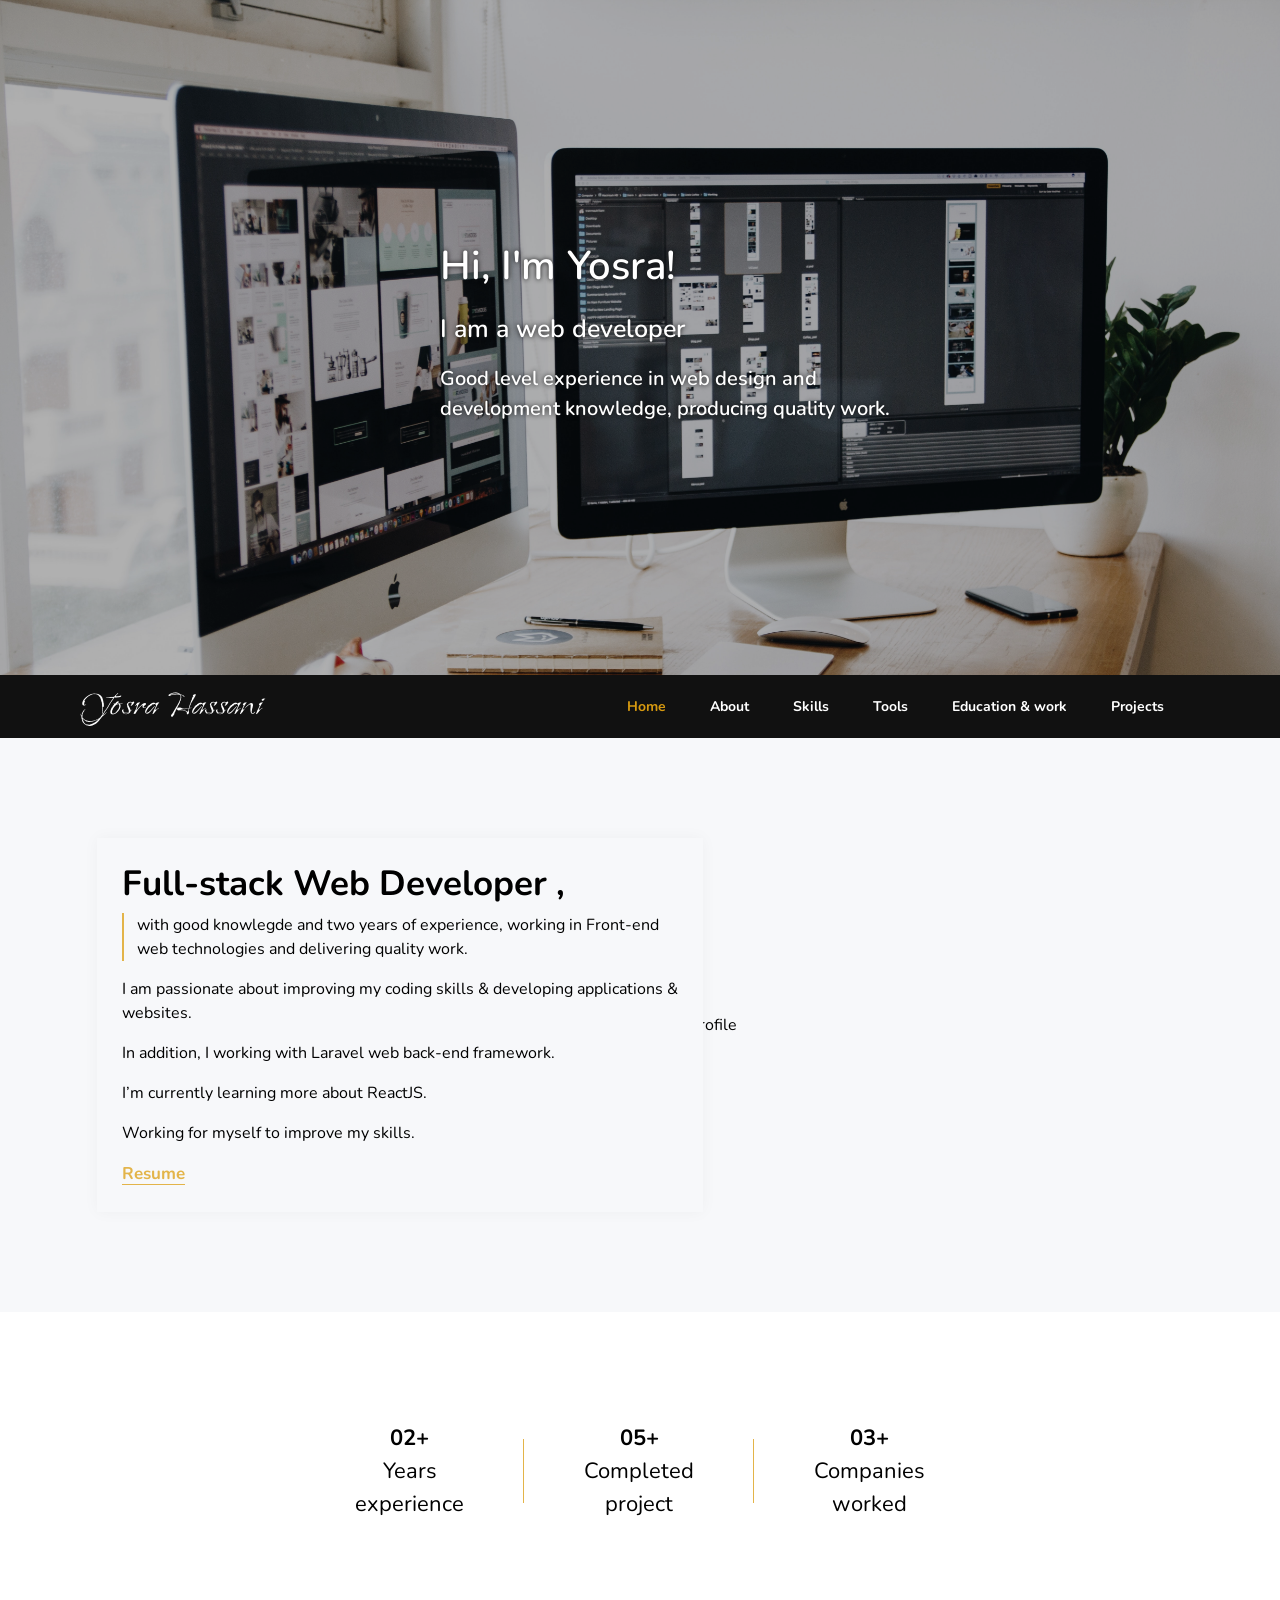
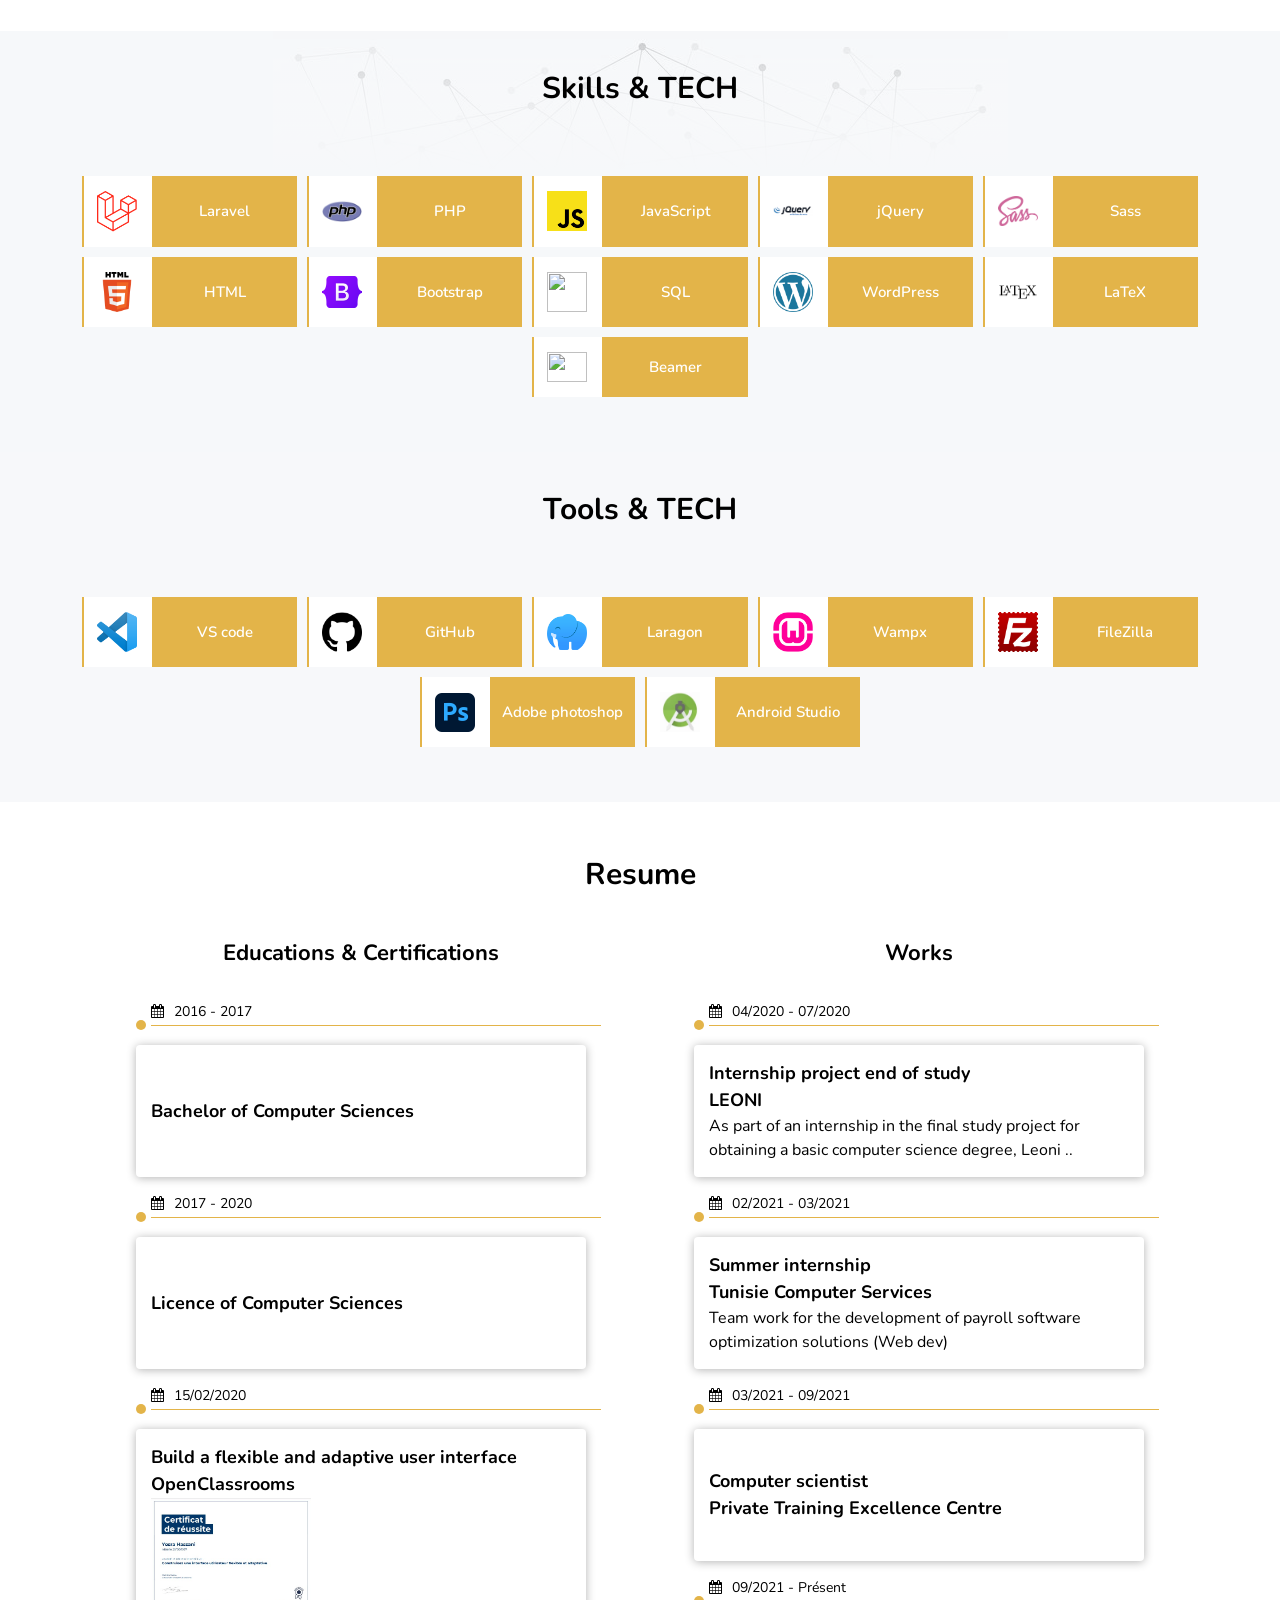
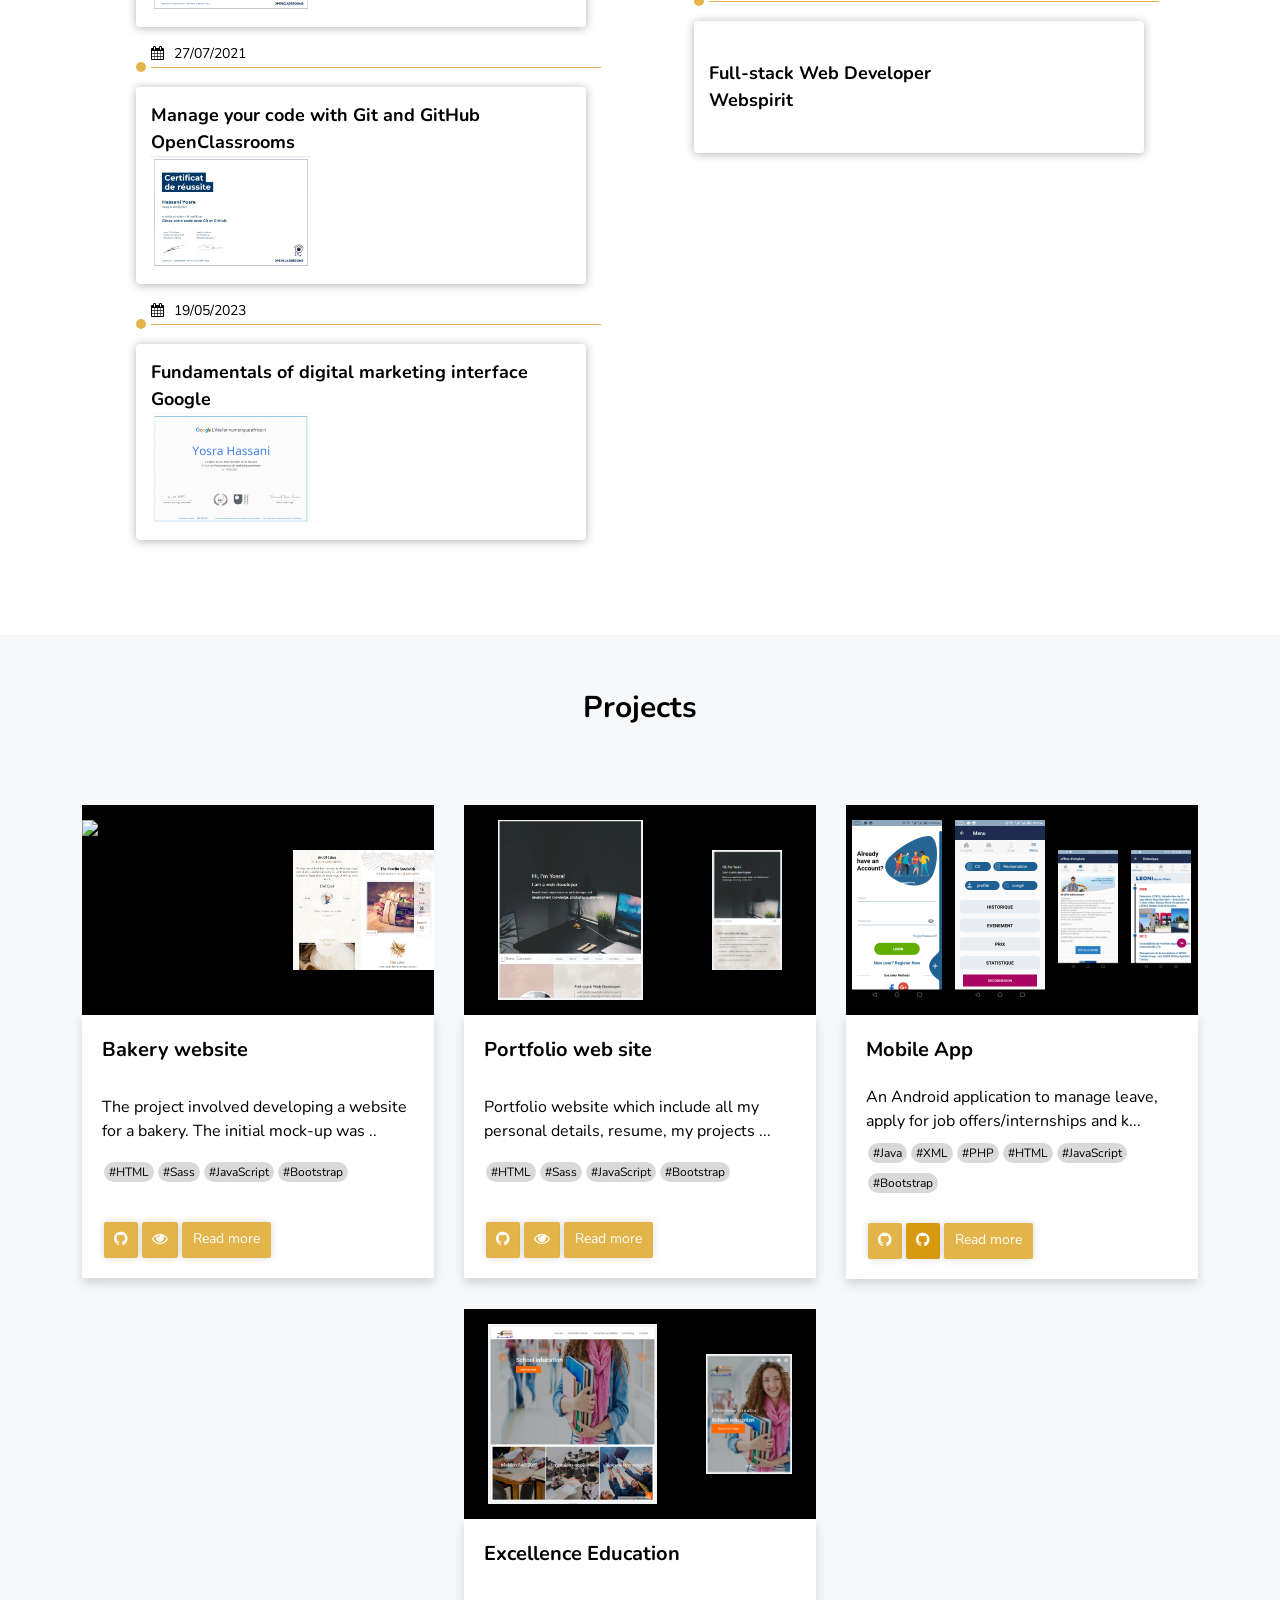
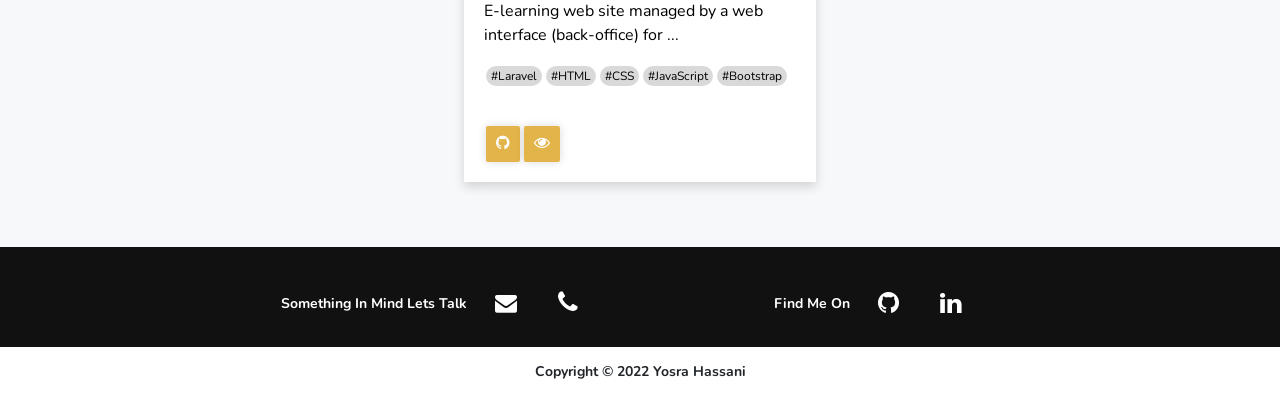
==== commit 31828e51: "30/08" ====
--- a/index.html
+++ b/index.html
@@ -14,14 +14,19 @@
         <meta charset="utf-8">
         <meta name="viewport" content="width=device-width, initial-scale=1">
 
-        <meta name="keywords" content="creation site web,creation site web sousse,creation site web Tunisie, création site web,création site web sousse,création site web Tunisie,create website,create web site, developpeur web,developpeur site web,developpeur web sousse,developpeur site web sousse,developpeur application web,developpeur application web sousse,developpeur site web,website developer,web developer,Yosra Hassani,Hassani Yosra" />
+       
+        <meta name="keywords" content="création site web, Sousse, développement web, portfolio, web design, Yosra Hassani, Hassani Yosra">
+
         <meta name="subject" content="Portfolio website">
-        <meta name="description" content="Web developer with good level experience in web design and development knowledge, producing quality work.">
+        
+        <meta name="description" content="Je suis un développeur de sites web basé à Sousse. Spécialisé dans la création de sites web attrayants et fonctionnels pour les entreprises locales. Contactez-moi pour discuter de votre projet.">
+
         <!-- <meta itemprop="image" content="css/img/slider.jpg"> -->
         <meta property="og:image" content="https://yoss-lab.github.io/portfolio/img/slider.jpg" />
         <meta name="robots" content="index,follow">
-
-        <title>Yosra's portfolio</title>
+        <link rel="canonical" href="https://yoss-lab.github.io/portfolio/">
+
+        <title>Yosra's portfolio | web developer</title>
 
         <link rel="stylesheet" href="css/main.css">
         
@@ -147,12 +152,12 @@
                         experience</span>
                     </div>
                     <div class="item-about">
-                    <span class="about__info-title">04+</span>
+                    <span class="about__info-title">05+</span>
                     <span class="about__info-name">Completed <br>
                         project</span>
                     </div>
                     <div class="item-about">
-                    <span class="about__info-title">02+</span>
+                    <span class="about__info-title">03+</span>
                         <span class="about__info-name">Companies <br> worked</span> 
                     </div>
                 </div>
@@ -661,7 +666,7 @@
                                 </div>
                                 <div class="item-btn">
                                     <a href="https://github.com/Yoss-lab/cpf" aria-label="Visit source code of Excellence educattion website"><i class="fa fa-github"></i></a>
-                                    <a href="https://cpfex.000webhostapp.com/" aria-label="Visit Excellence educattion"><i class="fa fa-eye"></i></a>
+                                    <a href="https://yosrahassani.ovh/" aria-label="Visit Excellence educattion"><i class="fa fa-eye"></i></a>
                                 </div>
                                 
                             </div>
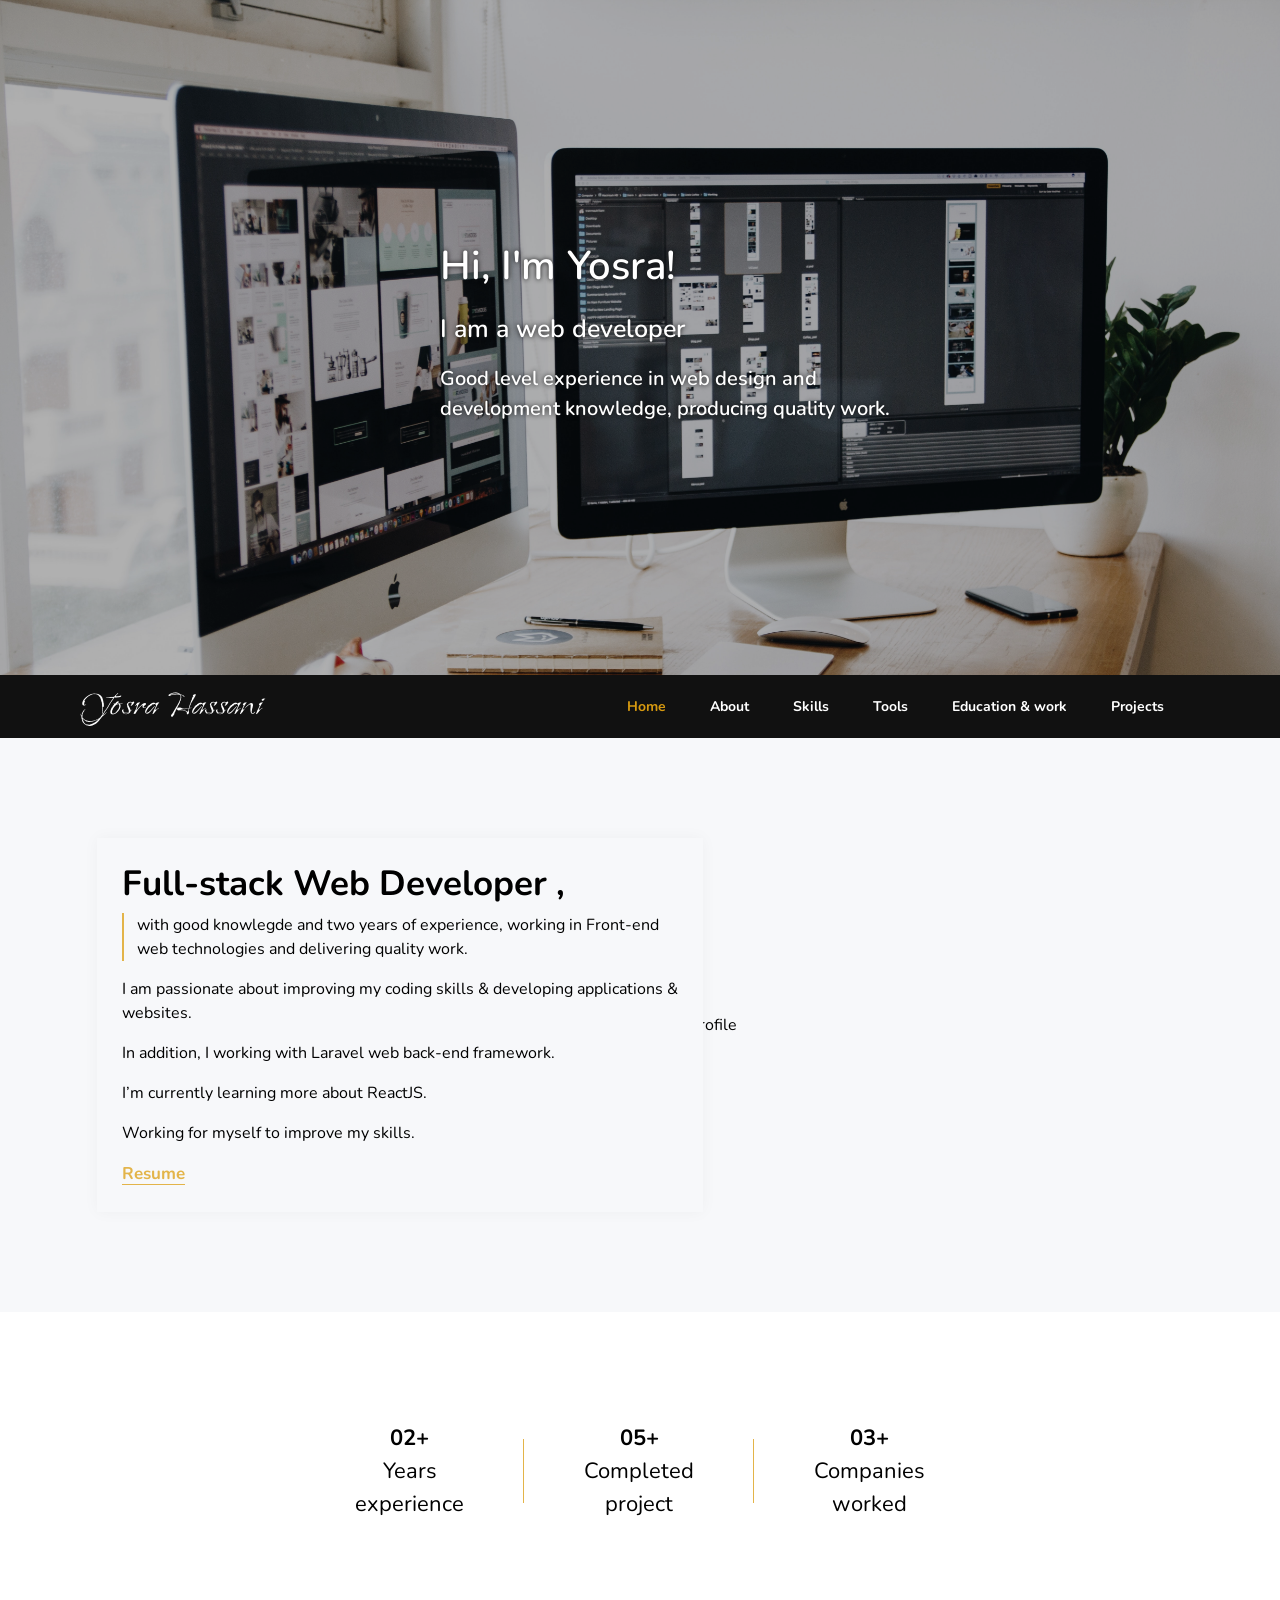
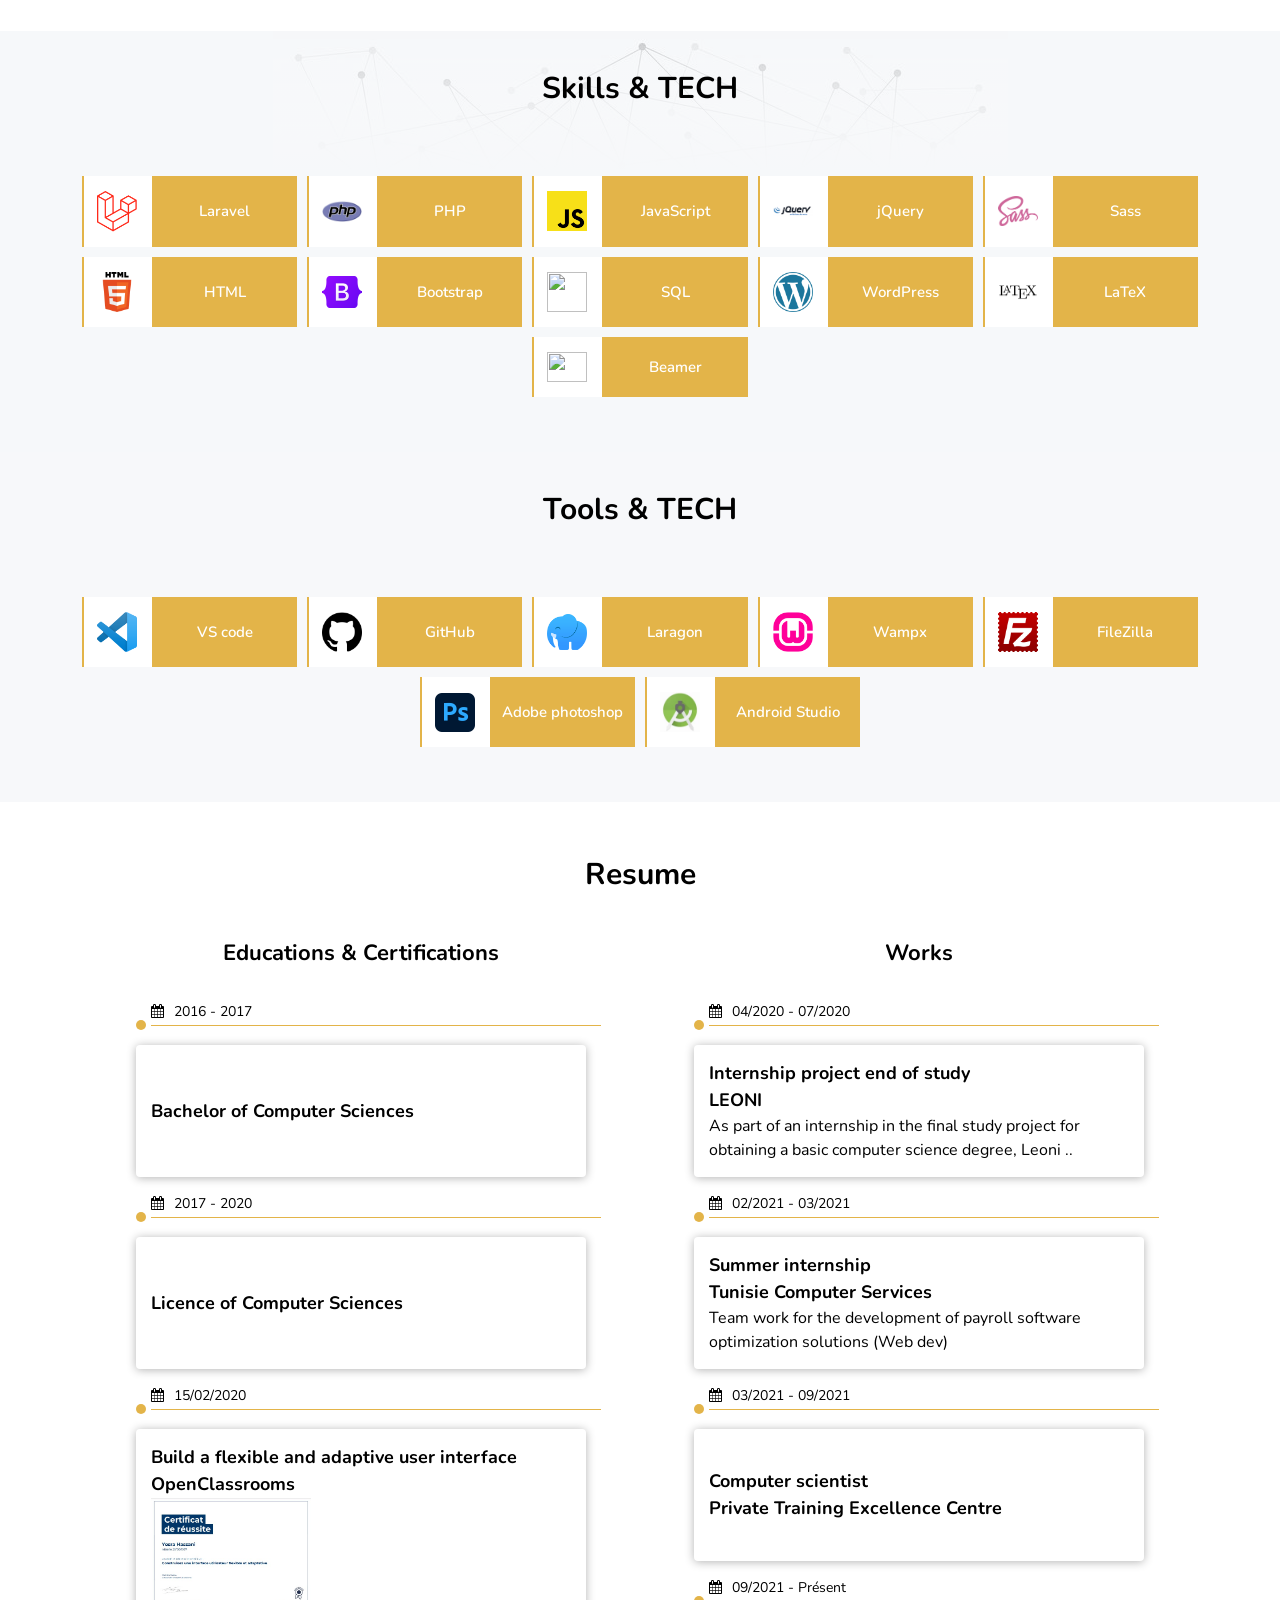
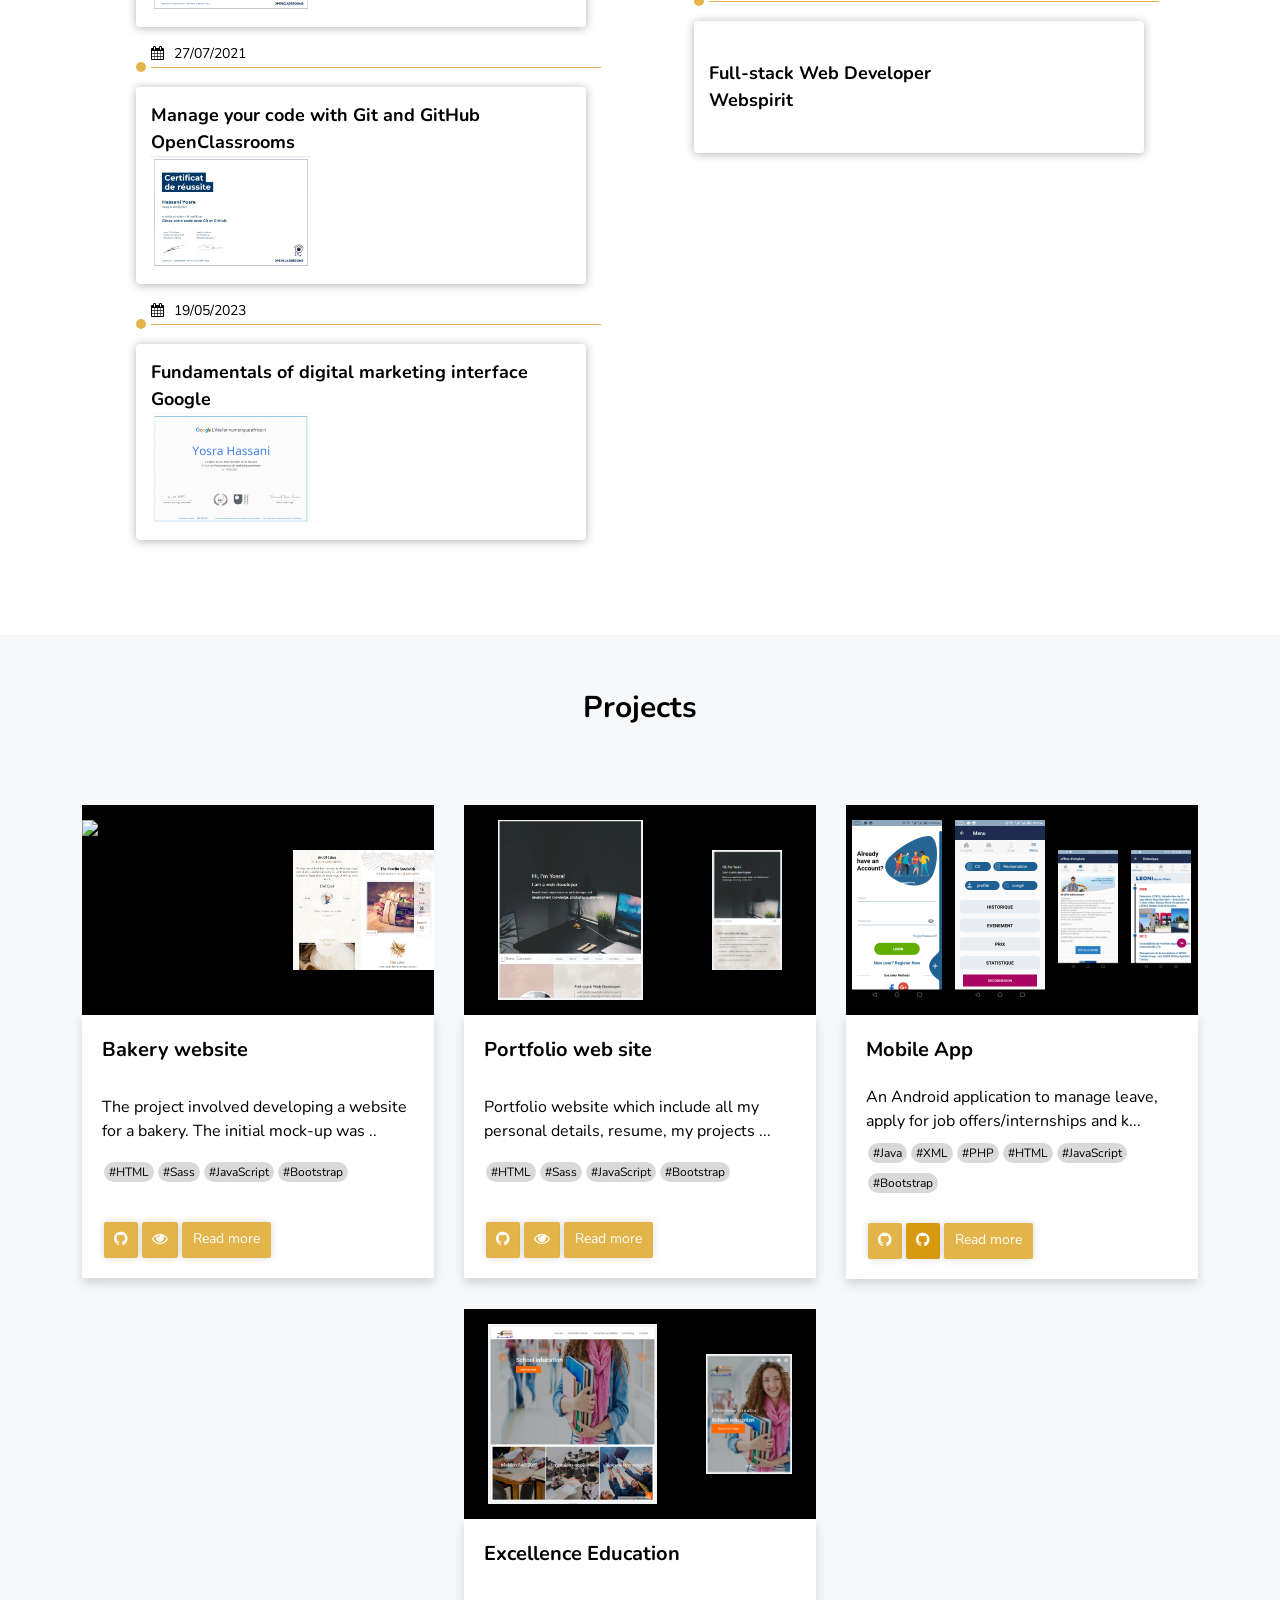
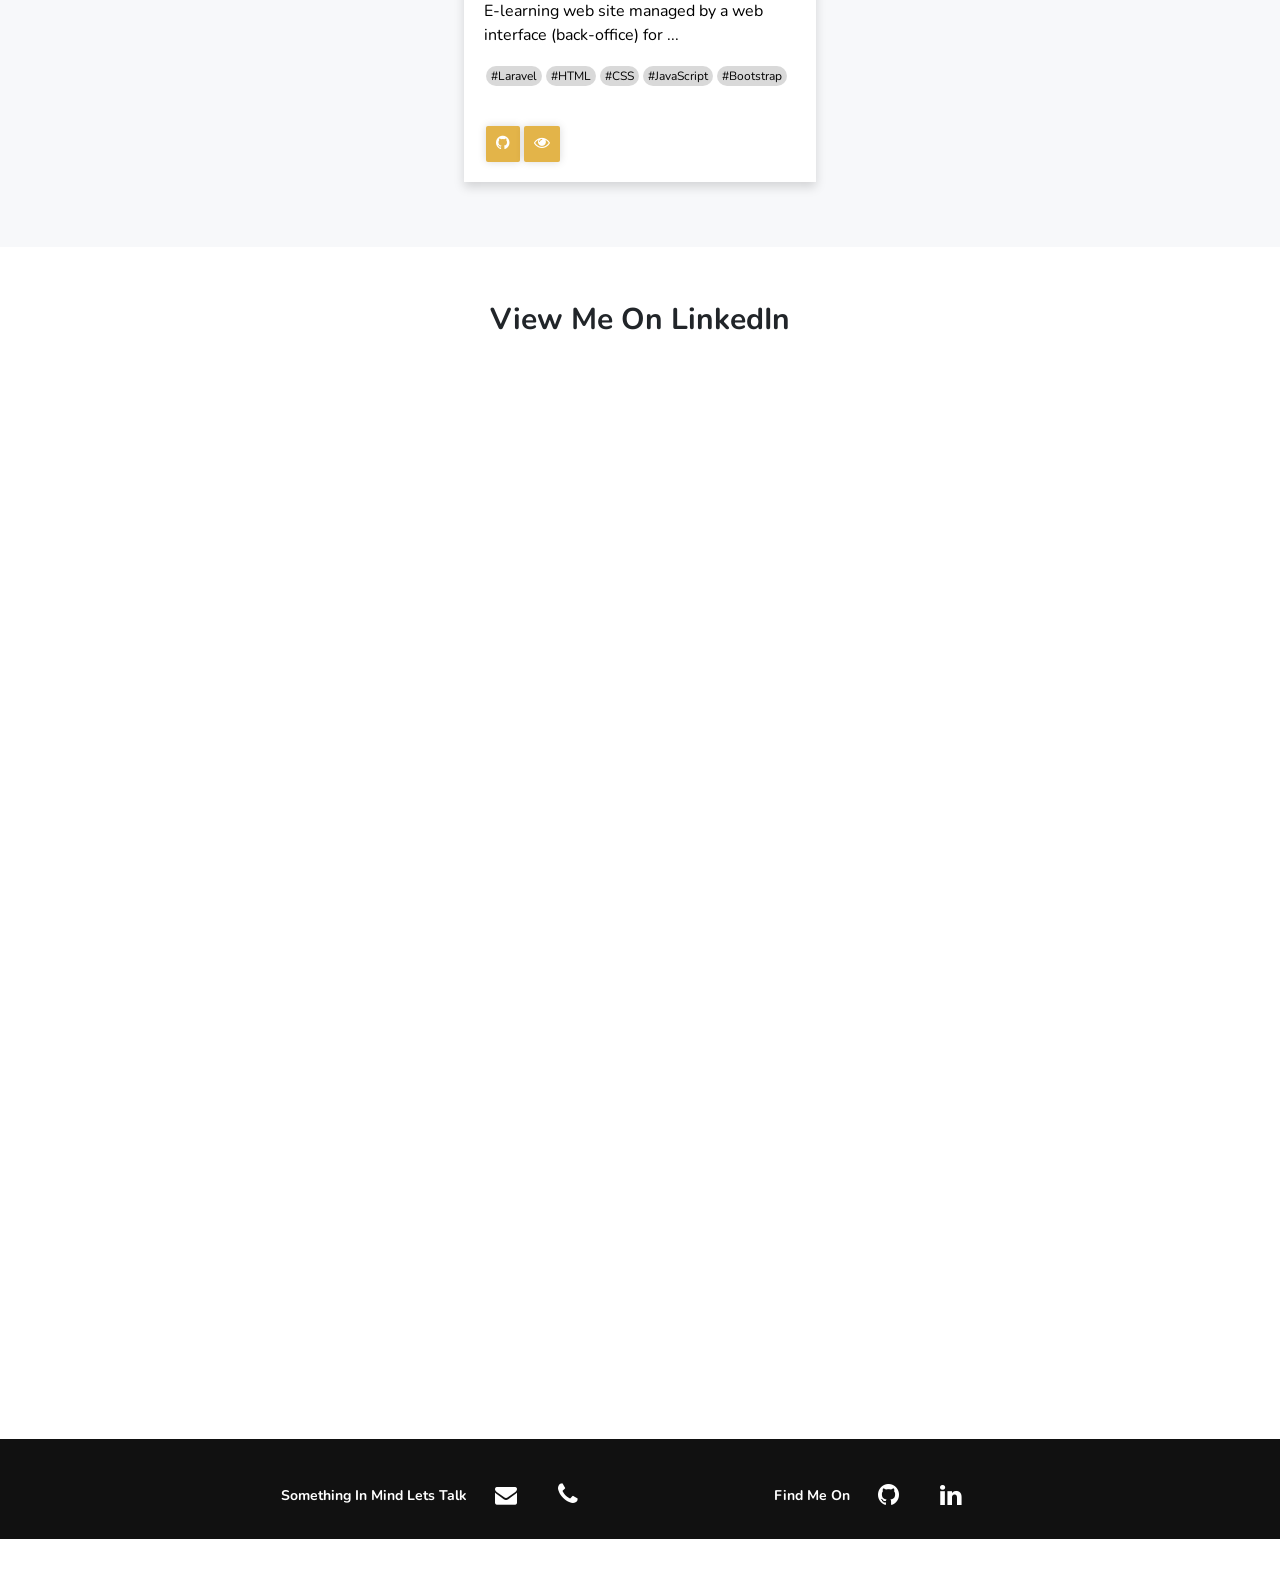
==== commit 6c873639: "03/09" ====
--- a/index.html
+++ b/index.html
@@ -679,10 +679,20 @@
                 </div>
             </section>
             <!-- fin projects -->
+            <section id="widget" class="widget">
+                <div class="container">
+                    <div class="section-title">View me on LinkedIn</div>
+                    
+                    <!-- <script src="https://platform.linkedin.com/badges/js/profile.js" async defer type="text/javascript"></script>
+                    <div class="badge-base LI-profile-badge" data-locale="fr_FR" data-size="large" data-theme="light" data-type="HORIZONTAL" data-vanity="hassani-yossra-14878015a" data-version="v1"></div> -->              
+                    <!-- <a class="badge-base__link LI-simple-link" href="https://tn.linkedin.com/in/hassani-yossra-14878015a?trk=profile-badge">Hassani yossra</a> </div>-->
+                    <iframe src='https://widgets.sociablekit.com/linkedin-profile-posts/iframe/188928' frameborder='0' width='100%' height='1000'></iframe>
+                </div>
+            </section>
             <!-- footer -->
             <footer class="footer row m-auto align-items-center justify-content-center">
 
-                <div class="contact container col-sm-12 row m-auto align-items-center justify-content-center pt-3 pb-1">
+                <div class="contact col-sm-12 row m-auto align-items-center justify-content-center pt-3 pb-1">
                     <div class="container top-footer align-items-center justify-content-around">
             
                         <div class="item-footer align-items-center justify-content-center">
@@ -711,6 +721,7 @@
             
             </footer>
             <!-- FIN footer -->
+            
         </main>
 
 
--- a/css/main.css
+++ b/css/main.css
@@ -2,4 +2,4 @@
  * Font Awesome Free 6.2.0 by @fontawesome - https://fontawesome.com
  * License - https://fontawesome.com/license/free (Icons: CC BY 4.0, Fonts: SIL OFL 1.1, Code: MIT License)
  * Copyright 2022 Fonticons, Inc.
- */.fa{font-family:var(--fa-style-family, "Font Awesome 6 Free");font-weight:var(--fa-style, 900)}.fa,.fa-classic,.fa-sharp,.fas,.fa-solid,.far,.fa-regular,.fab,.fa-brands{-moz-osx-font-smoothing:grayscale;-webkit-font-smoothing:antialiased;display:var(--fa-display, inline-block);font-style:normal;font-variant:normal;line-height:1;text-rendering:auto}.fas,.fa-classic,.fa-solid,.far,.fa-regular{font-family:"Font Awesome 6 Free"}.fab,.fa-brands{font-family:"Font Awesome 6 Brands"}.fa-1x{font-size:1em}.fa-2x{font-size:2em}.fa-3x{font-size:3em}.fa-4x{font-size:4em}.fa-5x{font-size:5em}.fa-6x{font-size:6em}.fa-7x{font-size:7em}.fa-8x{font-size:8em}.fa-9x{font-size:9em}.fa-10x{font-size:10em}.fa-2xs{font-size:.625em;line-height:.1em;vertical-align:.225em}.fa-xs{font-size:.75em;line-height:.0833333337em;vertical-align:.125em}.fa-sm{font-size:.875em;line-height:.0714285718em;vertical-align:.0535714295em}.fa-lg{font-size:1.25em;line-height:.05em;vertical-align:-.075em}.fa-xl{font-size:1.5em;line-height:.0416666682em;vertical-align:-0.125em}.fa-2xl{font-size:2em;line-height:.03125em;vertical-align:-0.1875em}.fa-fw{text-align:center;width:1.25em}.fa-ul{list-style-type:none;margin-left:var(--fa-li-margin, 2.5em);padding-left:0}.fa-ul>li{position:relative}.fa-li{left:calc(var(--fa-li-width, 2em)*-1);position:absolute;text-align:center;width:var(--fa-li-width, 2em);line-height:inherit}.fa-border{border-color:var(--fa-border-color, #eee);border-radius:var(--fa-border-radius, 0.1em);border-style:var(--fa-border-style, solid);border-width:var(--fa-border-width, 0.08em);padding:var(--fa-border-padding, 0.2em 0.25em 0.15em)}.fa-pull-left{float:left;margin-right:var(--fa-pull-margin, 0.3em)}.fa-pull-right{float:right;margin-left:var(--fa-pull-margin, 0.3em)}.fa-beat{animation-name:fa-beat;animation-delay:var(--fa-animation-delay, 0s);animation-direction:var(--fa-animation-direction, normal);animation-duration:var(--fa-animation-duration, 1s);animation-iteration-count:var(--fa-animation-iteration-count, infinite);animation-timing-function:var(--fa-animation-timing, ease-in-out)}.fa-bounce{animation-name:fa-bounce;animation-delay:var(--fa-animation-delay, 0s);animation-direction:var(--fa-animation-direction, normal);animation-duration:var(--fa-animation-duration, 1s);animation-iteration-count:var(--fa-animation-iteration-count, infinite);animation-timing-function:var(--fa-animation-timing, cubic-bezier(0.28, 0.84, 0.42, 1))}.fa-fade{animation-name:fa-fade;animation-delay:var(--fa-animation-delay, 0s);animation-direction:var(--fa-animation-direction, normal);animation-duration:var(--fa-animation-duration, 1s);animation-iteration-count:var(--fa-animation-iteration-count, infinite);animation-timing-function:var(--fa-animation-timing, cubic-bezier(0.4, 0, 0.6, 1))}.fa-beat-fade{animation-name:fa-beat-fade;animation-delay:var(--fa-animation-delay, 0s);animation-direction:var(--fa-animation-direction, normal);animation-duration:var(--fa-animation-duration, 1s);animation-iteration-count:var(--fa-animation-iteration-count, infinite);animation-timing-function:var(--fa-animation-timing, cubic-bezier(0.4, 0, 0.6, 1))}.fa-flip{animation-name:fa-flip;animation-delay:var(--fa-animation-delay, 0s);animation-direction:var(--fa-animation-direction, normal);animation-duration:var(--fa-animation-duration, 1s);animation-iteration-count:var(--fa-animation-iteration-count, infinite);animation-timing-function:var(--fa-animation-timing, ease-in-out)}.fa-shake{animation-name:fa-shake;animation-delay:var(--fa-animation-delay, 0s);animation-direction:var(--fa-animation-direction, normal);animation-duration:var(--fa-animation-duration, 1s);animation-iteration-count:var(--fa-animation-iteration-count, infinite);animation-timing-function:var(--fa-animation-timing, linear)}.fa-spin{animation-name:fa-spin;animation-delay:var(--fa-animation-delay, 0s);animation-direction:var(--fa-animation-direction, normal);animation-duration:var(--fa-animation-duration, 2s);animation-iteration-count:var(--fa-animation-iteration-count, infinite);animation-timing-function:var(--fa-animation-timing, linear)}.fa-spin-reverse{--fa-animation-direction: reverse}.fa-pulse,.fa-spin-pulse{animation-name:fa-spin;animation-direction:var(--fa-animation-direction, normal);animation-duration:var(--fa-animation-duration, 1s);animation-iteration-count:var(--fa-animation-iteration-count, infinite);animation-timing-function:var(--fa-animation-timing, steps(8))}@media(prefers-reduced-motion: reduce){.fa-beat,.fa-bounce,.fa-fade,.fa-beat-fade,.fa-flip,.fa-pulse,.fa-shake,.fa-spin,.fa-spin-pulse{animation-delay:-1ms;animation-duration:1ms;animation-iteration-count:1;transition-delay:0s;transition-duration:0s}}@keyframes fa-beat{0%,90%{transform:scale(1)}45%{transform:scale(var(--fa-beat-scale, 1.25))}}@keyframes fa-bounce{0%{transform:scale(1, 1) translateY(0)}10%{transform:scale(var(--fa-bounce-start-scale-x, 1.1), var(--fa-bounce-start-scale-y, 0.9)) translateY(0)}30%{transform:scale(var(--fa-bounce-jump-scale-x, 0.9), var(--fa-bounce-jump-scale-y, 1.1)) translateY(var(--fa-bounce-height, -0.5em))}50%{transform:scale(var(--fa-bounce-land-scale-x, 1.05), var(--fa-bounce-land-scale-y, 0.95)) translateY(0)}57%{transform:scale(1, 1) translateY(var(--fa-bounce-rebound, -0.125em))}64%{transform:scale(1, 1) translateY(0)}100%{transform:scale(1, 1) translateY(0)}}@keyframes fa-fade{50%{opacity:var(--fa-fade-opacity, 0.4)}}@keyframes fa-beat-fade{0%,100%{opacity:var(--fa-beat-fade-opacity, 0.4);transform:scale(1)}50%{opacity:1;transform:scale(var(--fa-beat-fade-scale, 1.125))}}@keyframes fa-flip{50%{transform:rotate3d(var(--fa-flip-x, 0), var(--fa-flip-y, 1), var(--fa-flip-z, 0), var(--fa-flip-angle, -180deg))}}@keyframes fa-shake{0%{transform:rotate(-15deg)}4%{transform:rotate(15deg)}8%,24%{transform:rotate(-18deg)}12%,28%{transform:rotate(18deg)}16%{transform:rotate(-22deg)}20%{transform:rotate(22deg)}32%{transform:rotate(-12deg)}36%{transform:rotate(12deg)}40%,100%{transform:rotate(0deg)}}@keyframes fa-spin{0%{transform:rotate(0deg)}100%{transform:rotate(360deg)}}.fa-rotate-90{transform:rotate(90deg)}.fa-rotate-180{transform:rotate(180deg)}.fa-rotate-270{transform:rotate(270deg)}.fa-flip-horizontal{transform:scale(-1, 1)}.fa-flip-vertical{transform:scale(1, -1)}.fa-flip-both,.fa-flip-horizontal.fa-flip-vertical{transform:scale(-1, -1)}.fa-rotate-by{transform:rotate(var(--fa-rotate-angle, none))}.fa-stack{display:inline-block;height:2em;line-height:2em;position:relative;vertical-align:middle;width:2.5em}.fa-stack-1x,.fa-stack-2x{left:0;position:absolute;text-align:center;width:100%;z-index:var(--fa-stack-z-index, auto)}.fa-stack-1x{line-height:inherit}.fa-stack-2x{font-size:2em}.fa-inverse{color:var(--fa-inverse, #fff)}.fa-0::before{content:"\30 "}.fa-1::before{content:"\31 "}.fa-2::before{content:"\32 "}.fa-3::before{content:"\33 "}.fa-4::before{content:"\34 "}.fa-5::before{content:"\35 "}.fa-6::before{content:"\36 "}.fa-7::before{content:"\37 "}.fa-8::before{content:"\38 "}.fa-9::before{content:"\39 "}.fa-fill-drip::before{content:""}.fa-arrows-to-circle::before{content:""}.fa-circle-chevron-right::before{content:""}.fa-chevron-circle-right::before{content:""}.fa-at::before{content:"\@"}.fa-trash-can::before{content:""}.fa-trash-alt::before{content:""}.fa-text-height::before{content:""}.fa-user-xmark::before{content:""}.fa-user-times::before{content:""}.fa-stethoscope::before{content:""}.fa-message::before{content:""}.fa-comment-alt::before{content:""}.fa-info::before{content:""}.fa-down-left-and-up-right-to-center::before{content:""}.fa-compress-alt::before{content:""}.fa-explosion::before{content:""}.fa-file-lines::before{content:""}.fa-file-alt::before{content:""}.fa-file-text::before{content:""}.fa-wave-square::before{content:""}.fa-ring::before{content:""}.fa-building-un::before{content:""}.fa-dice-three::before{content:""}.fa-calendar-days::before{content:""}.fa-calendar-alt::before{content:""}.fa-anchor-circle-check::before{content:""}.fa-building-circle-arrow-right::before{content:""}.fa-volleyball::before{content:""}.fa-volleyball-ball::before{content:""}.fa-arrows-up-to-line::before{content:""}.fa-sort-down::before{content:""}.fa-sort-desc::before{content:""}.fa-circle-minus::before{content:""}.fa-minus-circle::before{content:""}.fa-door-open::before{content:""}.fa-right-from-bracket::before{content:""}.fa-sign-out-alt::before{content:""}.fa-atom::before{content:""}.fa-soap::before{content:""}.fa-icons::before{content:""}.fa-heart-music-camera-bolt::before{content:""}.fa-microphone-lines-slash::before{content:""}.fa-microphone-alt-slash::before{content:""}.fa-bridge-circle-check::before{content:""}.fa-pump-medical::before{content:""}.fa-fingerprint::before{content:""}.fa-hand-point-right::before{content:""}.fa-magnifying-glass-location::before{content:""}.fa-search-location::before{content:""}.fa-forward-step::before{content:""}.fa-step-forward::before{content:""}.fa-face-smile-beam::before{content:""}.fa-smile-beam::before{content:""}.fa-flag-checkered::before{content:""}.fa-football::before{content:""}.fa-football-ball::before{content:""}.fa-school-circle-exclamation::before{content:""}.fa-crop::before{content:""}.fa-angles-down::before{content:""}.fa-angle-double-down::before{content:""}.fa-users-rectangle::before{content:""}.fa-people-roof::before{content:""}.fa-people-line::before{content:""}.fa-beer-mug-empty::before{content:""}.fa-beer::before{content:""}.fa-diagram-predecessor::before{content:""}.fa-arrow-up-long::before{content:""}.fa-long-arrow-up::before{content:""}.fa-fire-flame-simple::before{content:""}.fa-burn::before{content:""}.fa-person::before{content:""}.fa-male::before{content:""}.fa-laptop::before{content:""}.fa-file-csv::before{content:""}.fa-menorah::before{content:""}.fa-truck-plane::before{content:""}.fa-record-vinyl::before{content:""}.fa-face-grin-stars::before{content:""}.fa-grin-stars::before{content:""}.fa-bong::before{content:""}.fa-spaghetti-monster-flying::before{content:""}.fa-pastafarianism::before{content:""}.fa-arrow-down-up-across-line::before{content:""}.fa-spoon::before{content:""}.fa-utensil-spoon::before{content:""}.fa-jar-wheat::before{content:""}.fa-envelopes-bulk::before{content:""}.fa-mail-bulk::before{content:""}.fa-file-circle-exclamation::before{content:""}.fa-circle-h::before{content:""}.fa-hospital-symbol::before{content:""}.fa-pager::before{content:""}.fa-address-book::before{content:""}.fa-contact-book::before{content:""}.fa-strikethrough::before{content:""}.fa-k::before{content:"K"}.fa-landmark-flag::before{content:""}.fa-pencil::before{content:""}.fa-pencil-alt::before{content:""}.fa-backward::before{content:""}.fa-caret-right::before{content:""}.fa-comments::before{content:""}.fa-paste::before{content:""}.fa-file-clipboard::before{content:""}.fa-code-pull-request::before{content:""}.fa-clipboard-list::before{content:""}.fa-truck-ramp-box::before{content:""}.fa-truck-loading::before{content:""}.fa-user-check::before{content:""}.fa-vial-virus::before{content:""}.fa-sheet-plastic::before{content:""}.fa-blog::before{content:""}.fa-user-ninja::before{content:""}.fa-person-arrow-up-from-line::before{content:""}.fa-scroll-torah::before{content:""}.fa-torah::before{content:""}.fa-broom-ball::before{content:""}.fa-quidditch::before{content:""}.fa-quidditch-broom-ball::before{content:""}.fa-toggle-off::before{content:""}.fa-box-archive::before{content:""}.fa-archive::before{content:""}.fa-person-drowning::before{content:""}.fa-arrow-down-9-1::before{content:""}.fa-sort-numeric-desc::before{content:""}.fa-sort-numeric-down-alt::before{content:""}.fa-face-grin-tongue-squint::before{content:""}.fa-grin-tongue-squint::before{content:""}.fa-spray-can::before{content:""}.fa-truck-monster::before{content:""}.fa-w::before{content:"W"}.fa-earth-africa::before{content:""}.fa-globe-africa::before{content:""}.fa-rainbow::before{content:""}.fa-circle-notch::before{content:""}.fa-tablet-screen-button::before{content:""}.fa-tablet-alt::before{content:""}.fa-paw::before{content:""}.fa-cloud::before{content:""}.fa-trowel-bricks::before{content:""}.fa-face-flushed::before{content:""}.fa-flushed::before{content:""}.fa-hospital-user::before{content:""}.fa-tent-arrow-left-right::before{content:""}.fa-gavel::before{content:""}.fa-legal::before{content:""}.fa-binoculars::before{content:""}.fa-microphone-slash::before{content:""}.fa-box-tissue::before{content:""}.fa-motorcycle::before{content:""}.fa-bell-concierge::before{content:""}.fa-concierge-bell::before{content:""}.fa-pen-ruler::before{content:""}.fa-pencil-ruler::before{content:""}.fa-people-arrows::before{content:""}.fa-people-arrows-left-right::before{content:""}.fa-mars-and-venus-burst::before{content:""}.fa-square-caret-right::before{content:""}.fa-caret-square-right::before{content:""}.fa-scissors::before{content:""}.fa-cut::before{content:""}.fa-sun-plant-wilt::before{content:""}.fa-toilets-portable::before{content:""}.fa-hockey-puck::before{content:""}.fa-table::before{content:""}.fa-magnifying-glass-arrow-right::before{content:""}.fa-tachograph-digital::before{content:""}.fa-digital-tachograph::before{content:""}.fa-users-slash::before{content:""}.fa-clover::before{content:""}.fa-reply::before{content:""}.fa-mail-reply::before{content:""}.fa-star-and-crescent::before{content:""}.fa-house-fire::before{content:""}.fa-square-minus::before{content:""}.fa-minus-square::before{content:""}.fa-helicopter::before{content:""}.fa-compass::before{content:""}.fa-square-caret-down::before{content:""}.fa-caret-square-down::before{content:""}.fa-file-circle-question::before{content:""}.fa-laptop-code::before{content:""}.fa-swatchbook::before{content:""}.fa-prescription-bottle::before{content:""}.fa-bars::before{content:""}.fa-navicon::before{content:""}.fa-people-group::before{content:""}.fa-hourglass-end::before{content:""}.fa-hourglass-3::before{content:""}.fa-heart-crack::before{content:""}.fa-heart-broken::before{content:""}.fa-square-up-right::before{content:""}.fa-external-link-square-alt::before{content:""}.fa-face-kiss-beam::before{content:""}.fa-kiss-beam::before{content:""}.fa-film::before{content:""}.fa-ruler-horizontal::before{content:""}.fa-people-robbery::before{content:""}.fa-lightbulb::before{content:""}.fa-caret-left::before{content:""}.fa-circle-exclamation::before{content:""}.fa-exclamation-circle::before{content:""}.fa-school-circle-xmark::before{content:""}.fa-arrow-right-from-bracket::before{content:""}.fa-sign-out::before{content:""}.fa-circle-chevron-down::before{content:""}.fa-chevron-circle-down::before{content:""}.fa-unlock-keyhole::before{content:""}.fa-unlock-alt::before{content:""}.fa-cloud-showers-heavy::before{content:""}.fa-headphones-simple::before{content:""}.fa-headphones-alt::before{content:""}.fa-sitemap::before{content:""}.fa-circle-dollar-to-slot::before{content:""}.fa-donate::before{content:""}.fa-memory::before{content:""}.fa-road-spikes::before{content:""}.fa-fire-burner::before{content:""}.fa-flag::before{content:""}.fa-hanukiah::before{content:""}.fa-feather::before{content:""}.fa-volume-low::before{content:""}.fa-volume-down::before{content:""}.fa-comment-slash::before{content:""}.fa-cloud-sun-rain::before{content:""}.fa-compress::before{content:""}.fa-wheat-awn::before{content:""}.fa-wheat-alt::before{content:""}.fa-ankh::before{content:""}.fa-hands-holding-child::before{content:""}.fa-asterisk::before{content:"\*"}.fa-square-check::before{content:""}.fa-check-square::before{content:""}.fa-peseta-sign::before{content:""}.fa-heading::before{content:""}.fa-header::before{content:""}.fa-ghost::before{content:""}.fa-list::before{content:""}.fa-list-squares::before{content:""}.fa-square-phone-flip::before{content:""}.fa-phone-square-alt::before{content:""}.fa-cart-plus::before{content:""}.fa-gamepad::before{content:""}.fa-circle-dot::before{content:""}.fa-dot-circle::before{content:""}.fa-face-dizzy::before{content:""}.fa-dizzy::before{content:""}.fa-egg::before{content:""}.fa-house-medical-circle-xmark::before{content:""}.fa-campground::before{content:""}.fa-folder-plus::before{content:""}.fa-futbol::before{content:""}.fa-futbol-ball::before{content:""}.fa-soccer-ball::before{content:""}.fa-paintbrush::before{content:""}.fa-paint-brush::before{content:""}.fa-lock::before{content:""}.fa-gas-pump::before{content:""}.fa-hot-tub-person::before{content:""}.fa-hot-tub::before{content:""}.fa-map-location::before{content:""}.fa-map-marked::before{content:""}.fa-house-flood-water::before{content:""}.fa-tree::before{content:""}.fa-bridge-lock::before{content:""}.fa-sack-dollar::before{content:""}.fa-pen-to-square::before{content:""}.fa-edit::before{content:""}.fa-car-side::before{content:""}.fa-share-nodes::before{content:""}.fa-share-alt::before{content:""}.fa-heart-circle-minus::before{content:""}.fa-hourglass-half::before{content:""}.fa-hourglass-2::before{content:""}.fa-microscope::before{content:""}.fa-sink::before{content:""}.fa-bag-shopping::before{content:""}.fa-shopping-bag::before{content:""}.fa-arrow-down-z-a::before{content:""}.fa-sort-alpha-desc::before{content:""}.fa-sort-alpha-down-alt::before{content:""}.fa-mitten::before{content:""}.fa-person-rays::before{content:""}.fa-users::before{content:""}.fa-eye-slash::before{content:""}.fa-flask-vial::before{content:""}.fa-hand::before{content:""}.fa-hand-paper::before{content:""}.fa-om::before{content:""}.fa-worm::before{content:""}.fa-house-circle-xmark::before{content:""}.fa-plug::before{content:""}.fa-chevron-up::before{content:""}.fa-hand-spock::before{content:""}.fa-stopwatch::before{content:""}.fa-face-kiss::before{content:""}.fa-kiss::before{content:""}.fa-bridge-circle-xmark::before{content:""}.fa-face-grin-tongue::before{content:""}.fa-grin-tongue::before{content:""}.fa-chess-bishop::before{content:""}.fa-face-grin-wink::before{content:""}.fa-grin-wink::before{content:""}.fa-ear-deaf::before{content:""}.fa-deaf::before{content:""}.fa-deafness::before{content:""}.fa-hard-of-hearing::before{content:""}.fa-road-circle-check::before{content:""}.fa-dice-five::before{content:""}.fa-square-rss::before{content:""}.fa-rss-square::before{content:""}.fa-land-mine-on::before{content:""}.fa-i-cursor::before{content:""}.fa-stamp::before{content:""}.fa-stairs::before{content:""}.fa-i::before{content:"I"}.fa-hryvnia-sign::before{content:""}.fa-hryvnia::before{content:""}.fa-pills::before{content:""}.fa-face-grin-wide::before{content:""}.fa-grin-alt::before{content:""}.fa-tooth::before{content:""}.fa-v::before{content:"V"}.fa-bicycle::before{content:""}.fa-staff-snake::before{content:""}.fa-rod-asclepius::before{content:""}.fa-rod-snake::before{content:""}.fa-staff-aesculapius::before{content:""}.fa-head-side-cough-slash::before{content:""}.fa-truck-medical::before{content:""}.fa-ambulance::before{content:""}.fa-wheat-awn-circle-exclamation::before{content:""}.fa-snowman::before{content:""}.fa-mortar-pestle::before{content:""}.fa-road-barrier::before{content:""}.fa-school::before{content:""}.fa-igloo::before{content:""}.fa-joint::before{content:""}.fa-angle-right::before{content:""}.fa-horse::before{content:""}.fa-q::before{content:"Q"}.fa-g::before{content:"G"}.fa-notes-medical::before{content:""}.fa-temperature-half::before{content:""}.fa-temperature-2::before{content:""}.fa-thermometer-2::before{content:""}.fa-thermometer-half::before{content:""}.fa-dong-sign::before{content:""}.fa-capsules::before{content:""}.fa-poo-storm::before{content:""}.fa-poo-bolt::before{content:""}.fa-face-frown-open::before{content:""}.fa-frown-open::before{content:""}.fa-hand-point-up::before{content:""}.fa-money-bill::before{content:""}.fa-bookmark::before{content:""}.fa-align-justify::before{content:""}.fa-umbrella-beach::before{content:""}.fa-helmet-un::before{content:""}.fa-bullseye::before{content:""}.fa-bacon::before{content:""}.fa-hand-point-down::before{content:""}.fa-arrow-up-from-bracket::before{content:""}.fa-folder::before{content:""}.fa-folder-blank::before{content:""}.fa-file-waveform::before{content:""}.fa-file-medical-alt::before{content:""}.fa-radiation::before{content:""}.fa-chart-simple::before{content:""}.fa-mars-stroke::before{content:""}.fa-vial::before{content:""}.fa-gauge::before{content:""}.fa-dashboard::before{content:""}.fa-gauge-med::before{content:""}.fa-tachometer-alt-average::before{content:""}.fa-wand-magic-sparkles::before{content:""}.fa-magic-wand-sparkles::before{content:""}.fa-e::before{content:"E"}.fa-pen-clip::before{content:""}.fa-pen-alt::before{content:""}.fa-bridge-circle-exclamation::before{content:""}.fa-user::before{content:""}.fa-school-circle-check::before{content:""}.fa-dumpster::before{content:""}.fa-van-shuttle::before{content:""}.fa-shuttle-van::before{content:""}.fa-building-user::before{content:""}.fa-square-caret-left::before{content:""}.fa-caret-square-left::before{content:""}.fa-highlighter::before{content:""}.fa-key::before{content:""}.fa-bullhorn::before{content:""}.fa-globe::before{content:""}.fa-synagogue::before{content:""}.fa-person-half-dress::before{content:""}.fa-road-bridge::before{content:""}.fa-location-arrow::before{content:""}.fa-c::before{content:"C"}.fa-tablet-button::before{content:""}.fa-building-lock::before{content:""}.fa-pizza-slice::before{content:""}.fa-money-bill-wave::before{content:""}.fa-chart-area::before{content:""}.fa-area-chart::before{content:""}.fa-house-flag::before{content:""}.fa-person-circle-minus::before{content:""}.fa-ban::before{content:""}.fa-cancel::before{content:""}.fa-camera-rotate::before{content:""}.fa-spray-can-sparkles::before{content:""}.fa-air-freshener::before{content:""}.fa-star::before{content:""}.fa-repeat::before{content:""}.fa-cross::before{content:""}.fa-box::before{content:""}.fa-venus-mars::before{content:""}.fa-arrow-pointer::before{content:""}.fa-mouse-pointer::before{content:""}.fa-maximize::before{content:""}.fa-expand-arrows-alt::before{content:""}.fa-charging-station::before{content:""}.fa-shapes::before{content:""}.fa-triangle-circle-square::before{content:""}.fa-shuffle::before{content:""}.fa-random::before{content:""}.fa-person-running::before{content:""}.fa-running::before{content:""}.fa-mobile-retro::before{content:""}.fa-grip-lines-vertical::before{content:""}.fa-spider::before{content:""}.fa-hands-bound::before{content:""}.fa-file-invoice-dollar::before{content:""}.fa-plane-circle-exclamation::before{content:""}.fa-x-ray::before{content:""}.fa-spell-check::before{content:""}.fa-slash::before{content:""}.fa-computer-mouse::before{content:""}.fa-mouse::before{content:""}.fa-arrow-right-to-bracket::before{content:""}.fa-sign-in::before{content:""}.fa-shop-slash::before{content:""}.fa-store-alt-slash::before{content:""}.fa-server::before{content:""}.fa-virus-covid-slash::before{content:""}.fa-shop-lock::before{content:""}.fa-hourglass-start::before{content:""}.fa-hourglass-1::before{content:""}.fa-blender-phone::before{content:""}.fa-building-wheat::before{content:""}.fa-person-breastfeeding::before{content:""}.fa-right-to-bracket::before{content:""}.fa-sign-in-alt::before{content:""}.fa-venus::before{content:""}.fa-passport::before{content:""}.fa-heart-pulse::before{content:""}.fa-heartbeat::before{content:""}.fa-people-carry-box::before{content:""}.fa-people-carry::before{content:""}.fa-temperature-high::before{content:""}.fa-microchip::before{content:""}.fa-crown::before{content:""}.fa-weight-hanging::before{content:""}.fa-xmarks-lines::before{content:""}.fa-file-prescription::before{content:""}.fa-weight-scale::before{content:""}.fa-weight::before{content:""}.fa-user-group::before{content:""}.fa-user-friends::before{content:""}.fa-arrow-up-a-z::before{content:""}.fa-sort-alpha-up::before{content:""}.fa-chess-knight::before{content:""}.fa-face-laugh-squint::before{content:""}.fa-laugh-squint::before{content:""}.fa-wheelchair::before{content:""}.fa-circle-arrow-up::before{content:""}.fa-arrow-circle-up::before{content:""}.fa-toggle-on::before{content:""}.fa-person-walking::before{content:""}.fa-walking::before{content:""}.fa-l::before{content:"L"}.fa-fire::before{content:""}.fa-bed-pulse::before{content:""}.fa-procedures::before{content:""}.fa-shuttle-space::before{content:""}.fa-space-shuttle::before{content:""}.fa-face-laugh::before{content:""}.fa-laugh::before{content:""}.fa-folder-open::before{content:""}.fa-heart-circle-plus::before{content:""}.fa-code-fork::before{content:""}.fa-city::before{content:""}.fa-microphone-lines::before{content:""}.fa-microphone-alt::before{content:""}.fa-pepper-hot::before{content:""}.fa-unlock::before{content:""}.fa-colon-sign::before{content:""}.fa-headset::before{content:""}.fa-store-slash::before{content:""}.fa-road-circle-xmark::before{content:""}.fa-user-minus::before{content:""}.fa-mars-stroke-up::before{content:""}.fa-mars-stroke-v::before{content:""}.fa-champagne-glasses::before{content:""}.fa-glass-cheers::before{content:""}.fa-clipboard::before{content:""}.fa-house-circle-exclamation::before{content:""}.fa-file-arrow-up::before{content:""}.fa-file-upload::before{content:""}.fa-wifi::before{content:""}.fa-wifi-3::before{content:""}.fa-wifi-strong::before{content:""}.fa-bath::before{content:""}.fa-bathtub::before{content:""}.fa-underline::before{content:""}.fa-user-pen::before{content:""}.fa-user-edit::before{content:""}.fa-signature::before{content:""}.fa-stroopwafel::before{content:""}.fa-bold::before{content:""}.fa-anchor-lock::before{content:""}.fa-building-ngo::before{content:""}.fa-manat-sign::before{content:""}.fa-not-equal::before{content:""}.fa-border-top-left::before{content:""}.fa-border-style::before{content:""}.fa-map-location-dot::before{content:""}.fa-map-marked-alt::before{content:""}.fa-jedi::before{content:""}.fa-square-poll-vertical::before{content:""}.fa-poll::before{content:""}.fa-mug-hot::before{content:""}.fa-car-battery::before{content:""}.fa-battery-car::before{content:""}.fa-gift::before{content:""}.fa-dice-two::before{content:""}.fa-chess-queen::before{content:""}.fa-glasses::before{content:""}.fa-chess-board::before{content:""}.fa-building-circle-check::before{content:""}.fa-person-chalkboard::before{content:""}.fa-mars-stroke-right::before{content:""}.fa-mars-stroke-h::before{content:""}.fa-hand-back-fist::before{content:""}.fa-hand-rock::before{content:""}.fa-square-caret-up::before{content:""}.fa-caret-square-up::before{content:""}.fa-cloud-showers-water::before{content:""}.fa-chart-bar::before{content:""}.fa-bar-chart::before{content:""}.fa-hands-bubbles::before{content:""}.fa-hands-wash::before{content:""}.fa-less-than-equal::before{content:""}.fa-train::before{content:""}.fa-eye-low-vision::before{content:""}.fa-low-vision::before{content:""}.fa-crow::before{content:""}.fa-sailboat::before{content:""}.fa-window-restore::before{content:""}.fa-square-plus::before{content:""}.fa-plus-square::before{content:""}.fa-torii-gate::before{content:""}.fa-frog::before{content:""}.fa-bucket::before{content:""}.fa-image::before{content:""}.fa-microphone::before{content:""}.fa-cow::before{content:""}.fa-caret-up::before{content:""}.fa-screwdriver::before{content:""}.fa-folder-closed::before{content:""}.fa-house-tsunami::before{content:""}.fa-square-nfi::before{content:""}.fa-arrow-up-from-ground-water::before{content:""}.fa-martini-glass::before{content:""}.fa-glass-martini-alt::before{content:""}.fa-rotate-left::before{content:""}.fa-rotate-back::before{content:""}.fa-rotate-backward::before{content:""}.fa-undo-alt::before{content:""}.fa-table-columns::before{content:""}.fa-columns::before{content:""}.fa-lemon::before{content:""}.fa-head-side-mask::before{content:""}.fa-handshake::before{content:""}.fa-gem::before{content:""}.fa-dolly::before{content:""}.fa-dolly-box::before{content:""}.fa-smoking::before{content:""}.fa-minimize::before{content:""}.fa-compress-arrows-alt::before{content:""}.fa-monument::before{content:""}.fa-snowplow::before{content:""}.fa-angles-right::before{content:""}.fa-angle-double-right::before{content:""}.fa-cannabis::before{content:""}.fa-circle-play::before{content:""}.fa-play-circle::before{content:""}.fa-tablets::before{content:""}.fa-ethernet::before{content:""}.fa-euro-sign::before{content:""}.fa-eur::before{content:""}.fa-euro::before{content:""}.fa-chair::before{content:""}.fa-circle-check::before{content:""}.fa-check-circle::before{content:""}.fa-circle-stop::before{content:""}.fa-stop-circle::before{content:""}.fa-compass-drafting::before{content:""}.fa-drafting-compass::before{content:""}.fa-plate-wheat::before{content:""}.fa-icicles::before{content:""}.fa-person-shelter::before{content:""}.fa-neuter::before{content:""}.fa-id-badge::before{content:""}.fa-marker::before{content:""}.fa-face-laugh-beam::before{content:""}.fa-laugh-beam::before{content:""}.fa-helicopter-symbol::before{content:""}.fa-universal-access::before{content:""}.fa-circle-chevron-up::before{content:""}.fa-chevron-circle-up::before{content:""}.fa-lari-sign::before{content:""}.fa-volcano::before{content:""}.fa-person-walking-dashed-line-arrow-right::before{content:""}.fa-sterling-sign::before{content:""}.fa-gbp::before{content:""}.fa-pound-sign::before{content:""}.fa-viruses::before{content:""}.fa-square-person-confined::before{content:""}.fa-user-tie::before{content:""}.fa-arrow-down-long::before{content:""}.fa-long-arrow-down::before{content:""}.fa-tent-arrow-down-to-line::before{content:""}.fa-certificate::before{content:""}.fa-reply-all::before{content:""}.fa-mail-reply-all::before{content:""}.fa-suitcase::before{content:""}.fa-person-skating::before{content:""}.fa-skating::before{content:""}.fa-filter-circle-dollar::before{content:""}.fa-funnel-dollar::before{content:""}.fa-camera-retro::before{content:""}.fa-circle-arrow-down::before{content:""}.fa-arrow-circle-down::before{content:""}.fa-file-import::before{content:""}.fa-arrow-right-to-file::before{content:""}.fa-square-arrow-up-right::before{content:""}.fa-external-link-square::before{content:""}.fa-box-open::before{content:""}.fa-scroll::before{content:""}.fa-spa::before{content:""}.fa-location-pin-lock::before{content:""}.fa-pause::before{content:""}.fa-hill-avalanche::before{content:""}.fa-temperature-empty::before{content:""}.fa-temperature-0::before{content:""}.fa-thermometer-0::before{content:""}.fa-thermometer-empty::before{content:""}.fa-bomb::before{content:""}.fa-registered::before{content:""}.fa-address-card::before{content:""}.fa-contact-card::before{content:""}.fa-vcard::before{content:""}.fa-scale-unbalanced-flip::before{content:""}.fa-balance-scale-right::before{content:""}.fa-subscript::before{content:""}.fa-diamond-turn-right::before{content:""}.fa-directions::before{content:""}.fa-burst::before{content:""}.fa-house-laptop::before{content:""}.fa-laptop-house::before{content:""}.fa-face-tired::before{content:""}.fa-tired::before{content:""}.fa-money-bills::before{content:""}.fa-smog::before{content:""}.fa-crutch::before{content:""}.fa-cloud-arrow-up::before{content:""}.fa-cloud-upload::before{content:""}.fa-cloud-upload-alt::before{content:""}.fa-palette::before{content:""}.fa-arrows-turn-right::before{content:""}.fa-vest::before{content:""}.fa-ferry::before{content:""}.fa-arrows-down-to-people::before{content:""}.fa-seedling::before{content:""}.fa-sprout::before{content:""}.fa-left-right::before{content:""}.fa-arrows-alt-h::before{content:""}.fa-boxes-packing::before{content:""}.fa-circle-arrow-left::before{content:""}.fa-arrow-circle-left::before{content:""}.fa-group-arrows-rotate::before{content:""}.fa-bowl-food::before{content:""}.fa-candy-cane::before{content:""}.fa-arrow-down-wide-short::before{content:""}.fa-sort-amount-asc::before{content:""}.fa-sort-amount-down::before{content:""}.fa-cloud-bolt::before{content:""}.fa-thunderstorm::before{content:""}.fa-text-slash::before{content:""}.fa-remove-format::before{content:""}.fa-face-smile-wink::before{content:""}.fa-smile-wink::before{content:""}.fa-file-word::before{content:""}.fa-file-powerpoint::before{content:""}.fa-arrows-left-right::before{content:""}.fa-arrows-h::before{content:""}.fa-house-lock::before{content:""}.fa-cloud-arrow-down::before{content:""}.fa-cloud-download::before{content:""}.fa-cloud-download-alt::before{content:""}.fa-children::before{content:""}.fa-chalkboard::before{content:""}.fa-blackboard::before{content:""}.fa-user-large-slash::before{content:""}.fa-user-alt-slash::before{content:""}.fa-envelope-open::before{content:""}.fa-handshake-simple-slash::before{content:""}.fa-handshake-alt-slash::before{content:""}.fa-mattress-pillow::before{content:""}.fa-guarani-sign::before{content:""}.fa-arrows-rotate::before{content:""}.fa-refresh::before{content:""}.fa-sync::before{content:""}.fa-fire-extinguisher::before{content:""}.fa-cruzeiro-sign::before{content:""}.fa-greater-than-equal::before{content:""}.fa-shield-halved::before{content:""}.fa-shield-alt::before{content:""}.fa-book-atlas::before{content:""}.fa-atlas::before{content:""}.fa-virus::before{content:""}.fa-envelope-circle-check::before{content:""}.fa-layer-group::before{content:""}.fa-arrows-to-dot::before{content:""}.fa-archway::before{content:""}.fa-heart-circle-check::before{content:""}.fa-house-chimney-crack::before{content:""}.fa-house-damage::before{content:""}.fa-file-zipper::before{content:""}.fa-file-archive::before{content:""}.fa-square::before{content:""}.fa-martini-glass-empty::before{content:""}.fa-glass-martini::before{content:""}.fa-couch::before{content:""}.fa-cedi-sign::before{content:""}.fa-italic::before{content:""}.fa-church::before{content:""}.fa-comments-dollar::before{content:""}.fa-democrat::before{content:""}.fa-z::before{content:"Z"}.fa-person-skiing::before{content:""}.fa-skiing::before{content:""}.fa-road-lock::before{content:""}.fa-a::before{content:"A"}.fa-temperature-arrow-down::before{content:""}.fa-temperature-down::before{content:""}.fa-feather-pointed::before{content:""}.fa-feather-alt::before{content:""}.fa-p::before{content:"P"}.fa-snowflake::before{content:""}.fa-newspaper::before{content:""}.fa-rectangle-ad::before{content:""}.fa-ad::before{content:""}.fa-circle-arrow-right::before{content:""}.fa-arrow-circle-right::before{content:""}.fa-filter-circle-xmark::before{content:""}.fa-locust::before{content:""}.fa-sort::before{content:""}.fa-unsorted::before{content:""}.fa-list-ol::before{content:""}.fa-list-1-2::before{content:""}.fa-list-numeric::before{content:""}.fa-person-dress-burst::before{content:""}.fa-money-check-dollar::before{content:""}.fa-money-check-alt::before{content:""}.fa-vector-square::before{content:""}.fa-bread-slice::before{content:""}.fa-language::before{content:""}.fa-face-kiss-wink-heart::before{content:""}.fa-kiss-wink-heart::before{content:""}.fa-filter::before{content:""}.fa-question::before{content:"\?"}.fa-file-signature::before{content:""}.fa-up-down-left-right::before{content:""}.fa-arrows-alt::before{content:""}.fa-house-chimney-user::before{content:""}.fa-hand-holding-heart::before{content:""}.fa-puzzle-piece::before{content:""}.fa-money-check::before{content:""}.fa-star-half-stroke::before{content:""}.fa-star-half-alt::before{content:""}.fa-code::before{content:""}.fa-whiskey-glass::before{content:""}.fa-glass-whiskey::before{content:""}.fa-building-circle-exclamation::before{content:""}.fa-magnifying-glass-chart::before{content:""}.fa-arrow-up-right-from-square::before{content:""}.fa-external-link::before{content:""}.fa-cubes-stacked::before{content:""}.fa-won-sign::before{content:""}.fa-krw::before{content:""}.fa-won::before{content:""}.fa-virus-covid::before{content:""}.fa-austral-sign::before{content:""}.fa-f::before{content:"F"}.fa-leaf::before{content:""}.fa-road::before{content:""}.fa-taxi::before{content:""}.fa-cab::before{content:""}.fa-person-circle-plus::before{content:""}.fa-chart-pie::before{content:""}.fa-pie-chart::before{content:""}.fa-bolt-lightning::before{content:""}.fa-sack-xmark::before{content:""}.fa-file-excel::before{content:""}.fa-file-contract::before{content:""}.fa-fish-fins::before{content:""}.fa-building-flag::before{content:""}.fa-face-grin-beam::before{content:""}.fa-grin-beam::before{content:""}.fa-object-ungroup::before{content:""}.fa-poop::before{content:""}.fa-location-pin::before{content:""}.fa-map-marker::before{content:""}.fa-kaaba::before{content:""}.fa-toilet-paper::before{content:""}.fa-helmet-safety::before{content:""}.fa-hard-hat::before{content:""}.fa-hat-hard::before{content:""}.fa-eject::before{content:""}.fa-circle-right::before{content:""}.fa-arrow-alt-circle-right::before{content:""}.fa-plane-circle-check::before{content:""}.fa-face-rolling-eyes::before{content:""}.fa-meh-rolling-eyes::before{content:""}.fa-object-group::before{content:""}.fa-chart-line::before{content:""}.fa-line-chart::before{content:""}.fa-mask-ventilator::before{content:""}.fa-arrow-right::before{content:""}.fa-signs-post::before{content:""}.fa-map-signs::before{content:""}.fa-cash-register::before{content:""}.fa-person-circle-question::before{content:""}.fa-h::before{content:"H"}.fa-tarp::before{content:""}.fa-screwdriver-wrench::before{content:""}.fa-tools::before{content:""}.fa-arrows-to-eye::before{content:""}.fa-plug-circle-bolt::before{content:""}.fa-heart::before{content:""}.fa-mars-and-venus::before{content:""}.fa-house-user::before{content:""}.fa-home-user::before{content:""}.fa-dumpster-fire::before{content:""}.fa-house-crack::before{content:""}.fa-martini-glass-citrus::before{content:""}.fa-cocktail::before{content:""}.fa-face-surprise::before{content:""}.fa-surprise::before{content:""}.fa-bottle-water::before{content:""}.fa-circle-pause::before{content:""}.fa-pause-circle::before{content:""}.fa-toilet-paper-slash::before{content:""}.fa-apple-whole::before{content:""}.fa-apple-alt::before{content:""}.fa-kitchen-set::before{content:""}.fa-r::before{content:"R"}.fa-temperature-quarter::before{content:""}.fa-temperature-1::before{content:""}.fa-thermometer-1::before{content:""}.fa-thermometer-quarter::before{content:""}.fa-cube::before{content:""}.fa-bitcoin-sign::before{content:""}.fa-shield-dog::before{content:""}.fa-solar-panel::before{content:""}.fa-lock-open::before{content:""}.fa-elevator::before{content:""}.fa-money-bill-transfer::before{content:""}.fa-money-bill-trend-up::before{content:""}.fa-house-flood-water-circle-arrow-right::before{content:""}.fa-square-poll-horizontal::before{content:""}.fa-poll-h::before{content:""}.fa-circle::before{content:""}.fa-backward-fast::before{content:""}.fa-fast-backward::before{content:""}.fa-recycle::before{content:""}.fa-user-astronaut::before{content:""}.fa-plane-slash::before{content:""}.fa-trademark::before{content:""}.fa-basketball::before{content:""}.fa-basketball-ball::before{content:""}.fa-satellite-dish::before{content:""}.fa-circle-up::before{content:""}.fa-arrow-alt-circle-up::before{content:""}.fa-mobile-screen-button::before{content:""}.fa-mobile-alt::before{content:""}.fa-volume-high::before{content:""}.fa-volume-up::before{content:""}.fa-users-rays::before{content:""}.fa-wallet::before{content:""}.fa-clipboard-check::before{content:""}.fa-file-audio::before{content:""}.fa-burger::before{content:""}.fa-hamburger::before{content:""}.fa-wrench::before{content:""}.fa-bugs::before{content:""}.fa-rupee-sign::before{content:""}.fa-rupee::before{content:""}.fa-file-image::before{content:""}.fa-circle-question::before{content:""}.fa-question-circle::before{content:""}.fa-plane-departure::before{content:""}.fa-handshake-slash::before{content:""}.fa-book-bookmark::before{content:""}.fa-code-branch::before{content:""}.fa-hat-cowboy::before{content:""}.fa-bridge::before{content:""}.fa-phone-flip::before{content:""}.fa-phone-alt::before{content:""}.fa-truck-front::before{content:""}.fa-cat::before{content:""}.fa-anchor-circle-exclamation::before{content:""}.fa-truck-field::before{content:""}.fa-route::before{content:""}.fa-clipboard-question::before{content:""}.fa-panorama::before{content:""}.fa-comment-medical::before{content:""}.fa-teeth-open::before{content:""}.fa-file-circle-minus::before{content:""}.fa-tags::before{content:""}.fa-wine-glass::before{content:""}.fa-forward-fast::before{content:""}.fa-fast-forward::before{content:""}.fa-face-meh-blank::before{content:""}.fa-meh-blank::before{content:""}.fa-square-parking::before{content:""}.fa-parking::before{content:""}.fa-house-signal::before{content:""}.fa-bars-progress::before{content:""}.fa-tasks-alt::before{content:""}.fa-faucet-drip::before{content:""}.fa-cart-flatbed::before{content:""}.fa-dolly-flatbed::before{content:""}.fa-ban-smoking::before{content:""}.fa-smoking-ban::before{content:""}.fa-terminal::before{content:""}.fa-mobile-button::before{content:""}.fa-house-medical-flag::before{content:""}.fa-basket-shopping::before{content:""}.fa-shopping-basket::before{content:""}.fa-tape::before{content:""}.fa-bus-simple::before{content:""}.fa-bus-alt::before{content:""}.fa-eye::before{content:""}.fa-face-sad-cry::before{content:""}.fa-sad-cry::before{content:""}.fa-audio-description::before{content:""}.fa-person-military-to-person::before{content:""}.fa-file-shield::before{content:""}.fa-user-slash::before{content:""}.fa-pen::before{content:""}.fa-tower-observation::before{content:""}.fa-file-code::before{content:""}.fa-signal::before{content:""}.fa-signal-5::before{content:""}.fa-signal-perfect::before{content:""}.fa-bus::before{content:""}.fa-heart-circle-xmark::before{content:""}.fa-house-chimney::before{content:""}.fa-home-lg::before{content:""}.fa-window-maximize::before{content:""}.fa-face-frown::before{content:""}.fa-frown::before{content:""}.fa-prescription::before{content:""}.fa-shop::before{content:""}.fa-store-alt::before{content:""}.fa-floppy-disk::before{content:""}.fa-save::before{content:""}.fa-vihara::before{content:""}.fa-scale-unbalanced::before{content:""}.fa-balance-scale-left::before{content:""}.fa-sort-up::before{content:""}.fa-sort-asc::before{content:""}.fa-comment-dots::before{content:""}.fa-commenting::before{content:""}.fa-plant-wilt::before{content:""}.fa-diamond::before{content:""}.fa-face-grin-squint::before{content:""}.fa-grin-squint::before{content:""}.fa-hand-holding-dollar::before{content:""}.fa-hand-holding-usd::before{content:""}.fa-bacterium::before{content:""}.fa-hand-pointer::before{content:""}.fa-drum-steelpan::before{content:""}.fa-hand-scissors::before{content:""}.fa-hands-praying::before{content:""}.fa-praying-hands::before{content:""}.fa-arrow-rotate-right::before{content:""}.fa-arrow-right-rotate::before{content:""}.fa-arrow-rotate-forward::before{content:""}.fa-redo::before{content:""}.fa-biohazard::before{content:""}.fa-location-crosshairs::before{content:""}.fa-location::before{content:""}.fa-mars-double::before{content:""}.fa-child-dress::before{content:""}.fa-users-between-lines::before{content:""}.fa-lungs-virus::before{content:""}.fa-face-grin-tears::before{content:""}.fa-grin-tears::before{content:""}.fa-phone::before{content:""}.fa-calendar-xmark::before{content:""}.fa-calendar-times::before{content:""}.fa-child-reaching::before{content:""}.fa-head-side-virus::before{content:""}.fa-user-gear::before{content:""}.fa-user-cog::before{content:""}.fa-arrow-up-1-9::before{content:""}.fa-sort-numeric-up::before{content:""}.fa-door-closed::before{content:""}.fa-shield-virus::before{content:""}.fa-dice-six::before{content:""}.fa-mosquito-net::before{content:""}.fa-bridge-water::before{content:""}.fa-person-booth::before{content:""}.fa-text-width::before{content:""}.fa-hat-wizard::before{content:""}.fa-pen-fancy::before{content:""}.fa-person-digging::before{content:""}.fa-digging::before{content:""}.fa-trash::before{content:""}.fa-gauge-simple::before{content:""}.fa-gauge-simple-med::before{content:""}.fa-tachometer-average::before{content:""}.fa-book-medical::before{content:""}.fa-poo::before{content:""}.fa-quote-right::before{content:""}.fa-quote-right-alt::before{content:""}.fa-shirt::before{content:""}.fa-t-shirt::before{content:""}.fa-tshirt::before{content:""}.fa-cubes::before{content:""}.fa-divide::before{content:""}.fa-tenge-sign::before{content:""}.fa-tenge::before{content:""}.fa-headphones::before{content:""}.fa-hands-holding::before{content:""}.fa-hands-clapping::before{content:""}.fa-republican::before{content:""}.fa-arrow-left::before{content:""}.fa-person-circle-xmark::before{content:""}.fa-ruler::before{content:""}.fa-align-left::before{content:""}.fa-dice-d6::before{content:""}.fa-restroom::before{content:""}.fa-j::before{content:"J"}.fa-users-viewfinder::before{content:""}.fa-file-video::before{content:""}.fa-up-right-from-square::before{content:""}.fa-external-link-alt::before{content:""}.fa-table-cells::before{content:""}.fa-th::before{content:""}.fa-file-pdf::before{content:""}.fa-book-bible::before{content:""}.fa-bible::before{content:""}.fa-o::before{content:"O"}.fa-suitcase-medical::before{content:""}.fa-medkit::before{content:""}.fa-user-secret::before{content:""}.fa-otter::before{content:""}.fa-person-dress::before{content:""}.fa-female::before{content:""}.fa-comment-dollar::before{content:""}.fa-business-time::before{content:""}.fa-briefcase-clock::before{content:""}.fa-table-cells-large::before{content:""}.fa-th-large::before{content:""}.fa-book-tanakh::before{content:""}.fa-tanakh::before{content:""}.fa-phone-volume::before{content:""}.fa-volume-control-phone::before{content:""}.fa-hat-cowboy-side::before{content:""}.fa-clipboard-user::before{content:""}.fa-child::before{content:""}.fa-lira-sign::before{content:""}.fa-satellite::before{content:""}.fa-plane-lock::before{content:""}.fa-tag::before{content:""}.fa-comment::before{content:""}.fa-cake-candles::before{content:""}.fa-birthday-cake::before{content:""}.fa-cake::before{content:""}.fa-envelope::before{content:""}.fa-angles-up::before{content:""}.fa-angle-double-up::before{content:""}.fa-paperclip::before{content:""}.fa-arrow-right-to-city::before{content:""}.fa-ribbon::before{content:""}.fa-lungs::before{content:""}.fa-arrow-up-9-1::before{content:""}.fa-sort-numeric-up-alt::before{content:""}.fa-litecoin-sign::before{content:""}.fa-border-none::before{content:""}.fa-circle-nodes::before{content:""}.fa-parachute-box::before{content:""}.fa-indent::before{content:""}.fa-truck-field-un::before{content:""}.fa-hourglass::before{content:""}.fa-hourglass-empty::before{content:""}.fa-mountain::before{content:""}.fa-user-doctor::before{content:""}.fa-user-md::before{content:""}.fa-circle-info::before{content:""}.fa-info-circle::before{content:""}.fa-cloud-meatball::before{content:""}.fa-camera::before{content:""}.fa-camera-alt::before{content:""}.fa-square-virus::before{content:""}.fa-meteor::before{content:""}.fa-car-on::before{content:""}.fa-sleigh::before{content:""}.fa-arrow-down-1-9::before{content:""}.fa-sort-numeric-asc::before{content:""}.fa-sort-numeric-down::before{content:""}.fa-hand-holding-droplet::before{content:""}.fa-hand-holding-water::before{content:""}.fa-water::before{content:""}.fa-calendar-check::before{content:""}.fa-braille::before{content:""}.fa-prescription-bottle-medical::before{content:""}.fa-prescription-bottle-alt::before{content:""}.fa-landmark::before{content:""}.fa-truck::before{content:""}.fa-crosshairs::before{content:""}.fa-person-cane::before{content:""}.fa-tent::before{content:""}.fa-vest-patches::before{content:""}.fa-check-double::before{content:""}.fa-arrow-down-a-z::before{content:""}.fa-sort-alpha-asc::before{content:""}.fa-sort-alpha-down::before{content:""}.fa-money-bill-wheat::before{content:""}.fa-cookie::before{content:""}.fa-arrow-rotate-left::before{content:""}.fa-arrow-left-rotate::before{content:""}.fa-arrow-rotate-back::before{content:""}.fa-arrow-rotate-backward::before{content:""}.fa-undo::before{content:""}.fa-hard-drive::before{content:""}.fa-hdd::before{content:""}.fa-face-grin-squint-tears::before{content:""}.fa-grin-squint-tears::before{content:""}.fa-dumbbell::before{content:""}.fa-rectangle-list::before{content:""}.fa-list-alt::before{content:""}.fa-tarp-droplet::before{content:""}.fa-house-medical-circle-check::before{content:""}.fa-person-skiing-nordic::before{content:""}.fa-skiing-nordic::before{content:""}.fa-calendar-plus::before{content:""}.fa-plane-arrival::before{content:""}.fa-circle-left::before{content:""}.fa-arrow-alt-circle-left::before{content:""}.fa-train-subway::before{content:""}.fa-subway::before{content:""}.fa-chart-gantt::before{content:""}.fa-indian-rupee-sign::before{content:""}.fa-indian-rupee::before{content:""}.fa-inr::before{content:""}.fa-crop-simple::before{content:""}.fa-crop-alt::before{content:""}.fa-money-bill-1::before{content:""}.fa-money-bill-alt::before{content:""}.fa-left-long::before{content:""}.fa-long-arrow-alt-left::before{content:""}.fa-dna::before{content:""}.fa-virus-slash::before{content:""}.fa-minus::before{content:""}.fa-subtract::before{content:""}.fa-child-rifle::before{content:""}.fa-chess::before{content:""}.fa-arrow-left-long::before{content:""}.fa-long-arrow-left::before{content:""}.fa-plug-circle-check::before{content:""}.fa-street-view::before{content:""}.fa-franc-sign::before{content:""}.fa-volume-off::before{content:""}.fa-hands-asl-interpreting::before{content:""}.fa-american-sign-language-interpreting::before{content:""}.fa-asl-interpreting::before{content:""}.fa-hands-american-sign-language-interpreting::before{content:""}.fa-gear::before{content:""}.fa-cog::before{content:""}.fa-droplet-slash::before{content:""}.fa-tint-slash::before{content:""}.fa-mosque::before{content:""}.fa-mosquito::before{content:""}.fa-star-of-david::before{content:""}.fa-person-military-rifle::before{content:""}.fa-cart-shopping::before{content:""}.fa-shopping-cart::before{content:""}.fa-vials::before{content:""}.fa-plug-circle-plus::before{content:""}.fa-place-of-worship::before{content:""}.fa-grip-vertical::before{content:""}.fa-arrow-turn-up::before{content:""}.fa-level-up::before{content:""}.fa-u::before{content:"U"}.fa-square-root-variable::before{content:""}.fa-square-root-alt::before{content:""}.fa-clock::before{content:""}.fa-clock-four::before{content:""}.fa-backward-step::before{content:""}.fa-step-backward::before{content:""}.fa-pallet::before{content:""}.fa-faucet::before{content:""}.fa-baseball-bat-ball::before{content:""}.fa-s::before{content:"S"}.fa-timeline::before{content:""}.fa-keyboard::before{content:""}.fa-caret-down::before{content:""}.fa-house-chimney-medical::before{content:""}.fa-clinic-medical::before{content:""}.fa-temperature-three-quarters::before{content:""}.fa-temperature-3::before{content:""}.fa-thermometer-3::before{content:""}.fa-thermometer-three-quarters::before{content:""}.fa-mobile-screen::before{content:""}.fa-mobile-android-alt::before{content:""}.fa-plane-up::before{content:""}.fa-piggy-bank::before{content:""}.fa-battery-half::before{content:""}.fa-battery-3::before{content:""}.fa-mountain-city::before{content:""}.fa-coins::before{content:""}.fa-khanda::before{content:""}.fa-sliders::before{content:""}.fa-sliders-h::before{content:""}.fa-folder-tree::before{content:""}.fa-network-wired::before{content:""}.fa-map-pin::before{content:""}.fa-hamsa::before{content:""}.fa-cent-sign::before{content:""}.fa-flask::before{content:""}.fa-person-pregnant::before{content:""}.fa-wand-sparkles::before{content:""}.fa-ellipsis-vertical::before{content:""}.fa-ellipsis-v::before{content:""}.fa-ticket::before{content:""}.fa-power-off::before{content:""}.fa-right-long::before{content:""}.fa-long-arrow-alt-right::before{content:""}.fa-flag-usa::before{content:""}.fa-laptop-file::before{content:""}.fa-tty::before{content:""}.fa-teletype::before{content:""}.fa-diagram-next::before{content:""}.fa-person-rifle::before{content:""}.fa-house-medical-circle-exclamation::before{content:""}.fa-closed-captioning::before{content:""}.fa-person-hiking::before{content:""}.fa-hiking::before{content:""}.fa-venus-double::before{content:""}.fa-images::before{content:""}.fa-calculator::before{content:""}.fa-people-pulling::before{content:""}.fa-n::before{content:"N"}.fa-cable-car::before{content:""}.fa-tram::before{content:""}.fa-cloud-rain::before{content:""}.fa-building-circle-xmark::before{content:""}.fa-ship::before{content:""}.fa-arrows-down-to-line::before{content:""}.fa-download::before{content:""}.fa-face-grin::before{content:""}.fa-grin::before{content:""}.fa-delete-left::before{content:""}.fa-backspace::before{content:""}.fa-eye-dropper::before{content:""}.fa-eye-dropper-empty::before{content:""}.fa-eyedropper::before{content:""}.fa-file-circle-check::before{content:""}.fa-forward::before{content:""}.fa-mobile::before{content:""}.fa-mobile-android::before{content:""}.fa-mobile-phone::before{content:""}.fa-face-meh::before{content:""}.fa-meh::before{content:""}.fa-align-center::before{content:""}.fa-book-skull::before{content:""}.fa-book-dead::before{content:""}.fa-id-card::before{content:""}.fa-drivers-license::before{content:""}.fa-outdent::before{content:""}.fa-dedent::before{content:""}.fa-heart-circle-exclamation::before{content:""}.fa-house::before{content:""}.fa-home::before{content:""}.fa-home-alt::before{content:""}.fa-home-lg-alt::before{content:""}.fa-calendar-week::before{content:""}.fa-laptop-medical::before{content:""}.fa-b::before{content:"B"}.fa-file-medical::before{content:""}.fa-dice-one::before{content:""}.fa-kiwi-bird::before{content:""}.fa-arrow-right-arrow-left::before{content:""}.fa-exchange::before{content:""}.fa-rotate-right::before{content:""}.fa-redo-alt::before{content:""}.fa-rotate-forward::before{content:""}.fa-utensils::before{content:""}.fa-cutlery::before{content:""}.fa-arrow-up-wide-short::before{content:""}.fa-sort-amount-up::before{content:""}.fa-mill-sign::before{content:""}.fa-bowl-rice::before{content:""}.fa-skull::before{content:""}.fa-tower-broadcast::before{content:""}.fa-broadcast-tower::before{content:""}.fa-truck-pickup::before{content:""}.fa-up-long::before{content:""}.fa-long-arrow-alt-up::before{content:""}.fa-stop::before{content:""}.fa-code-merge::before{content:""}.fa-upload::before{content:""}.fa-hurricane::before{content:""}.fa-mound::before{content:""}.fa-toilet-portable::before{content:""}.fa-compact-disc::before{content:""}.fa-file-arrow-down::before{content:""}.fa-file-download::before{content:""}.fa-caravan::before{content:""}.fa-shield-cat::before{content:""}.fa-bolt::before{content:""}.fa-zap::before{content:""}.fa-glass-water::before{content:""}.fa-oil-well::before{content:""}.fa-vault::before{content:""}.fa-mars::before{content:""}.fa-toilet::before{content:""}.fa-plane-circle-xmark::before{content:""}.fa-yen-sign::before{content:""}.fa-cny::before{content:""}.fa-jpy::before{content:""}.fa-rmb::before{content:""}.fa-yen::before{content:""}.fa-ruble-sign::before{content:""}.fa-rouble::before{content:""}.fa-rub::before{content:""}.fa-ruble::before{content:""}.fa-sun::before{content:""}.fa-guitar::before{content:""}.fa-face-laugh-wink::before{content:""}.fa-laugh-wink::before{content:""}.fa-horse-head::before{content:""}.fa-bore-hole::before{content:""}.fa-industry::before{content:""}.fa-circle-down::before{content:""}.fa-arrow-alt-circle-down::before{content:""}.fa-arrows-turn-to-dots::before{content:""}.fa-florin-sign::before{content:""}.fa-arrow-down-short-wide::before{content:""}.fa-sort-amount-desc::before{content:""}.fa-sort-amount-down-alt::before{content:""}.fa-less-than::before{content:"\<"}.fa-angle-down::before{content:""}.fa-car-tunnel::before{content:""}.fa-head-side-cough::before{content:""}.fa-grip-lines::before{content:""}.fa-thumbs-down::before{content:""}.fa-user-lock::before{content:""}.fa-arrow-right-long::before{content:""}.fa-long-arrow-right::before{content:""}.fa-anchor-circle-xmark::before{content:""}.fa-ellipsis::before{content:""}.fa-ellipsis-h::before{content:""}.fa-chess-pawn::before{content:""}.fa-kit-medical::before{content:""}.fa-first-aid::before{content:""}.fa-person-through-window::before{content:""}.fa-toolbox::before{content:""}.fa-hands-holding-circle::before{content:""}.fa-bug::before{content:""}.fa-credit-card::before{content:""}.fa-credit-card-alt::before{content:""}.fa-car::before{content:""}.fa-automobile::before{content:""}.fa-hand-holding-hand::before{content:""}.fa-book-open-reader::before{content:""}.fa-book-reader::before{content:""}.fa-mountain-sun::before{content:""}.fa-arrows-left-right-to-line::before{content:""}.fa-dice-d20::before{content:""}.fa-truck-droplet::before{content:""}.fa-file-circle-xmark::before{content:""}.fa-temperature-arrow-up::before{content:""}.fa-temperature-up::before{content:""}.fa-medal::before{content:""}.fa-bed::before{content:""}.fa-square-h::before{content:""}.fa-h-square::before{content:""}.fa-podcast::before{content:""}.fa-temperature-full::before{content:""}.fa-temperature-4::before{content:""}.fa-thermometer-4::before{content:""}.fa-thermometer-full::before{content:""}.fa-bell::before{content:""}.fa-superscript::before{content:""}.fa-plug-circle-xmark::before{content:""}.fa-star-of-life::before{content:""}.fa-phone-slash::before{content:""}.fa-paint-roller::before{content:""}.fa-handshake-angle::before{content:""}.fa-hands-helping::before{content:""}.fa-location-dot::before{content:""}.fa-map-marker-alt::before{content:""}.fa-file::before{content:""}.fa-greater-than::before{content:"\>"}.fa-person-swimming::before{content:""}.fa-swimmer::before{content:""}.fa-arrow-down::before{content:""}.fa-droplet::before{content:""}.fa-tint::before{content:""}.fa-eraser::before{content:""}.fa-earth-americas::before{content:""}.fa-earth::before{content:""}.fa-earth-america::before{content:""}.fa-globe-americas::before{content:""}.fa-person-burst::before{content:""}.fa-dove::before{content:""}.fa-battery-empty::before{content:""}.fa-battery-0::before{content:""}.fa-socks::before{content:""}.fa-inbox::before{content:""}.fa-section::before{content:""}.fa-gauge-high::before{content:""}.fa-tachometer-alt::before{content:""}.fa-tachometer-alt-fast::before{content:""}.fa-envelope-open-text::before{content:""}.fa-hospital::before{content:""}.fa-hospital-alt::before{content:""}.fa-hospital-wide::before{content:""}.fa-wine-bottle::before{content:""}.fa-chess-rook::before{content:""}.fa-bars-staggered::before{content:""}.fa-reorder::before{content:""}.fa-stream::before{content:""}.fa-dharmachakra::before{content:""}.fa-hotdog::before{content:""}.fa-person-walking-with-cane::before{content:""}.fa-blind::before{content:""}.fa-drum::before{content:""}.fa-ice-cream::before{content:""}.fa-heart-circle-bolt::before{content:""}.fa-fax::before{content:""}.fa-paragraph::before{content:""}.fa-check-to-slot::before{content:""}.fa-vote-yea::before{content:""}.fa-star-half::before{content:""}.fa-boxes-stacked::before{content:""}.fa-boxes::before{content:""}.fa-boxes-alt::before{content:""}.fa-link::before{content:""}.fa-chain::before{content:""}.fa-ear-listen::before{content:""}.fa-assistive-listening-systems::before{content:""}.fa-tree-city::before{content:""}.fa-play::before{content:""}.fa-font::before{content:""}.fa-rupiah-sign::before{content:""}.fa-magnifying-glass::before{content:""}.fa-search::before{content:""}.fa-table-tennis-paddle-ball::before{content:""}.fa-ping-pong-paddle-ball::before{content:""}.fa-table-tennis::before{content:""}.fa-person-dots-from-line::before{content:""}.fa-diagnoses::before{content:""}.fa-trash-can-arrow-up::before{content:""}.fa-trash-restore-alt::before{content:""}.fa-naira-sign::before{content:""}.fa-cart-arrow-down::before{content:""}.fa-walkie-talkie::before{content:""}.fa-file-pen::before{content:""}.fa-file-edit::before{content:""}.fa-receipt::before{content:""}.fa-square-pen::before{content:""}.fa-pen-square::before{content:""}.fa-pencil-square::before{content:""}.fa-suitcase-rolling::before{content:""}.fa-person-circle-exclamation::before{content:""}.fa-chevron-down::before{content:""}.fa-battery-full::before{content:""}.fa-battery::before{content:""}.fa-battery-5::before{content:""}.fa-skull-crossbones::before{content:""}.fa-code-compare::before{content:""}.fa-list-ul::before{content:""}.fa-list-dots::before{content:""}.fa-school-lock::before{content:""}.fa-tower-cell::before{content:""}.fa-down-long::before{content:""}.fa-long-arrow-alt-down::before{content:""}.fa-ranking-star::before{content:""}.fa-chess-king::before{content:""}.fa-person-harassing::before{content:""}.fa-brazilian-real-sign::before{content:""}.fa-landmark-dome::before{content:""}.fa-landmark-alt::before{content:""}.fa-arrow-up::before{content:""}.fa-tv::before{content:""}.fa-television::before{content:""}.fa-tv-alt::before{content:""}.fa-shrimp::before{content:""}.fa-list-check::before{content:""}.fa-tasks::before{content:""}.fa-jug-detergent::before{content:""}.fa-circle-user::before{content:""}.fa-user-circle::before{content:""}.fa-user-shield::before{content:""}.fa-wind::before{content:""}.fa-car-burst::before{content:""}.fa-car-crash::before{content:""}.fa-y::before{content:"Y"}.fa-person-snowboarding::before{content:""}.fa-snowboarding::before{content:""}.fa-truck-fast::before{content:""}.fa-shipping-fast::before{content:""}.fa-fish::before{content:""}.fa-user-graduate::before{content:""}.fa-circle-half-stroke::before{content:""}.fa-adjust::before{content:""}.fa-clapperboard::before{content:""}.fa-circle-radiation::before{content:""}.fa-radiation-alt::before{content:""}.fa-baseball::before{content:""}.fa-baseball-ball::before{content:""}.fa-jet-fighter-up::before{content:""}.fa-diagram-project::before{content:""}.fa-project-diagram::before{content:""}.fa-copy::before{content:""}.fa-volume-xmark::before{content:""}.fa-volume-mute::before{content:""}.fa-volume-times::before{content:""}.fa-hand-sparkles::before{content:""}.fa-grip::before{content:""}.fa-grip-horizontal::before{content:""}.fa-share-from-square::before{content:""}.fa-share-square::before{content:""}.fa-gun::before{content:""}.fa-square-phone::before{content:""}.fa-phone-square::before{content:""}.fa-plus::before{content:"\+"}.fa-add::before{content:"\+"}.fa-expand::before{content:""}.fa-computer::before{content:""}.fa-xmark::before{content:""}.fa-close::before{content:""}.fa-multiply::before{content:""}.fa-remove::before{content:""}.fa-times::before{content:""}.fa-arrows-up-down-left-right::before{content:""}.fa-arrows::before{content:""}.fa-chalkboard-user::before{content:""}.fa-chalkboard-teacher::before{content:""}.fa-peso-sign::before{content:""}.fa-building-shield::before{content:""}.fa-baby::before{content:""}.fa-users-line::before{content:""}.fa-quote-left::before{content:""}.fa-quote-left-alt::before{content:""}.fa-tractor::before{content:""}.fa-trash-arrow-up::before{content:""}.fa-trash-restore::before{content:""}.fa-arrow-down-up-lock::before{content:""}.fa-lines-leaning::before{content:""}.fa-ruler-combined::before{content:""}.fa-copyright::before{content:""}.fa-equals::before{content:"\="}.fa-blender::before{content:""}.fa-teeth::before{content:""}.fa-shekel-sign::before{content:""}.fa-ils::before{content:""}.fa-shekel::before{content:""}.fa-sheqel::before{content:""}.fa-sheqel-sign::before{content:""}.fa-map::before{content:""}.fa-rocket::before{content:""}.fa-photo-film::before{content:""}.fa-photo-video::before{content:""}.fa-folder-minus::before{content:""}.fa-store::before{content:""}.fa-arrow-trend-up::before{content:""}.fa-plug-circle-minus::before{content:""}.fa-sign-hanging::before{content:""}.fa-sign::before{content:""}.fa-bezier-curve::before{content:""}.fa-bell-slash::before{content:""}.fa-tablet::before{content:""}.fa-tablet-android::before{content:""}.fa-school-flag::before{content:""}.fa-fill::before{content:""}.fa-angle-up::before{content:""}.fa-drumstick-bite::before{content:""}.fa-holly-berry::before{content:""}.fa-chevron-left::before{content:""}.fa-bacteria::before{content:""}.fa-hand-lizard::before{content:""}.fa-disease::before{content:""}.fa-briefcase-medical::before{content:""}.fa-genderless::before{content:""}.fa-chevron-right::before{content:""}.fa-retweet::before{content:""}.fa-car-rear::before{content:""}.fa-car-alt::before{content:""}.fa-pump-soap::before{content:""}.fa-video-slash::before{content:""}.fa-battery-quarter::before{content:""}.fa-battery-2::before{content:""}.fa-radio::before{content:""}.fa-baby-carriage::before{content:""}.fa-carriage-baby::before{content:""}.fa-traffic-light::before{content:""}.fa-thermometer::before{content:""}.fa-vr-cardboard::before{content:""}.fa-hand-middle-finger::before{content:""}.fa-percent::before{content:"\%"}.fa-percentage::before{content:"\%"}.fa-truck-moving::before{content:""}.fa-glass-water-droplet::before{content:""}.fa-display::before{content:""}.fa-face-smile::before{content:""}.fa-smile::before{content:""}.fa-thumbtack::before{content:""}.fa-thumb-tack::before{content:""}.fa-trophy::before{content:""}.fa-person-praying::before{content:""}.fa-pray::before{content:""}.fa-hammer::before{content:""}.fa-hand-peace::before{content:""}.fa-rotate::before{content:""}.fa-sync-alt::before{content:""}.fa-spinner::before{content:""}.fa-robot::before{content:""}.fa-peace::before{content:""}.fa-gears::before{content:""}.fa-cogs::before{content:""}.fa-warehouse::before{content:""}.fa-arrow-up-right-dots::before{content:""}.fa-splotch::before{content:""}.fa-face-grin-hearts::before{content:""}.fa-grin-hearts::before{content:""}.fa-dice-four::before{content:""}.fa-sim-card::before{content:""}.fa-transgender::before{content:""}.fa-transgender-alt::before{content:""}.fa-mercury::before{content:""}.fa-arrow-turn-down::before{content:""}.fa-level-down::before{content:""}.fa-person-falling-burst::before{content:""}.fa-award::before{content:""}.fa-ticket-simple::before{content:""}.fa-ticket-alt::before{content:""}.fa-building::before{content:""}.fa-angles-left::before{content:""}.fa-angle-double-left::before{content:""}.fa-qrcode::before{content:""}.fa-clock-rotate-left::before{content:""}.fa-history::before{content:""}.fa-face-grin-beam-sweat::before{content:""}.fa-grin-beam-sweat::before{content:""}.fa-file-export::before{content:""}.fa-arrow-right-from-file::before{content:""}.fa-shield::before{content:""}.fa-shield-blank::before{content:""}.fa-arrow-up-short-wide::before{content:""}.fa-sort-amount-up-alt::before{content:""}.fa-house-medical::before{content:""}.fa-golf-ball-tee::before{content:""}.fa-golf-ball::before{content:""}.fa-circle-chevron-left::before{content:""}.fa-chevron-circle-left::before{content:""}.fa-house-chimney-window::before{content:""}.fa-pen-nib::before{content:""}.fa-tent-arrow-turn-left::before{content:""}.fa-tents::before{content:""}.fa-wand-magic::before{content:""}.fa-magic::before{content:""}.fa-dog::before{content:""}.fa-carrot::before{content:""}.fa-moon::before{content:""}.fa-wine-glass-empty::before{content:""}.fa-wine-glass-alt::before{content:""}.fa-cheese::before{content:""}.fa-yin-yang::before{content:""}.fa-music::before{content:""}.fa-code-commit::before{content:""}.fa-temperature-low::before{content:""}.fa-person-biking::before{content:""}.fa-biking::before{content:""}.fa-broom::before{content:""}.fa-shield-heart::before{content:""}.fa-gopuram::before{content:""}.fa-earth-oceania::before{content:""}.fa-globe-oceania::before{content:""}.fa-square-xmark::before{content:""}.fa-times-square::before{content:""}.fa-xmark-square::before{content:""}.fa-hashtag::before{content:"\#"}.fa-up-right-and-down-left-from-center::before{content:""}.fa-expand-alt::before{content:""}.fa-oil-can::before{content:""}.fa-t::before{content:"T"}.fa-hippo::before{content:""}.fa-chart-column::before{content:""}.fa-infinity::before{content:""}.fa-vial-circle-check::before{content:""}.fa-person-arrow-down-to-line::before{content:""}.fa-voicemail::before{content:""}.fa-fan::before{content:""}.fa-person-walking-luggage::before{content:""}.fa-up-down::before{content:""}.fa-arrows-alt-v::before{content:""}.fa-cloud-moon-rain::before{content:""}.fa-calendar::before{content:""}.fa-trailer::before{content:""}.fa-bahai::before{content:""}.fa-haykal::before{content:""}.fa-sd-card::before{content:""}.fa-dragon::before{content:""}.fa-shoe-prints::before{content:""}.fa-circle-plus::before{content:""}.fa-plus-circle::before{content:""}.fa-face-grin-tongue-wink::before{content:""}.fa-grin-tongue-wink::before{content:""}.fa-hand-holding::before{content:""}.fa-plug-circle-exclamation::before{content:""}.fa-link-slash::before{content:""}.fa-chain-broken::before{content:""}.fa-chain-slash::before{content:""}.fa-unlink::before{content:""}.fa-clone::before{content:""}.fa-person-walking-arrow-loop-left::before{content:""}.fa-arrow-up-z-a::before{content:""}.fa-sort-alpha-up-alt::before{content:""}.fa-fire-flame-curved::before{content:""}.fa-fire-alt::before{content:""}.fa-tornado::before{content:""}.fa-file-circle-plus::before{content:""}.fa-book-quran::before{content:""}.fa-quran::before{content:""}.fa-anchor::before{content:""}.fa-border-all::before{content:""}.fa-face-angry::before{content:""}.fa-angry::before{content:""}.fa-cookie-bite::before{content:""}.fa-arrow-trend-down::before{content:""}.fa-rss::before{content:""}.fa-feed::before{content:""}.fa-draw-polygon::before{content:""}.fa-scale-balanced::before{content:""}.fa-balance-scale::before{content:""}.fa-gauge-simple-high::before{content:""}.fa-tachometer::before{content:""}.fa-tachometer-fast::before{content:""}.fa-shower::before{content:""}.fa-desktop::before{content:""}.fa-desktop-alt::before{content:""}.fa-m::before{content:"M"}.fa-table-list::before{content:""}.fa-th-list::before{content:""}.fa-comment-sms::before{content:""}.fa-sms::before{content:""}.fa-book::before{content:""}.fa-user-plus::before{content:""}.fa-check::before{content:""}.fa-battery-three-quarters::before{content:""}.fa-battery-4::before{content:""}.fa-house-circle-check::before{content:""}.fa-angle-left::before{content:""}.fa-diagram-successor::before{content:""}.fa-truck-arrow-right::before{content:""}.fa-arrows-split-up-and-left::before{content:""}.fa-hand-fist::before{content:""}.fa-fist-raised::before{content:""}.fa-cloud-moon::before{content:""}.fa-briefcase::before{content:""}.fa-person-falling::before{content:""}.fa-image-portrait::before{content:""}.fa-portrait::before{content:""}.fa-user-tag::before{content:""}.fa-rug::before{content:""}.fa-earth-europe::before{content:""}.fa-globe-europe::before{content:""}.fa-cart-flatbed-suitcase::before{content:""}.fa-luggage-cart::before{content:""}.fa-rectangle-xmark::before{content:""}.fa-rectangle-times::before{content:""}.fa-times-rectangle::before{content:""}.fa-window-close::before{content:""}.fa-baht-sign::before{content:""}.fa-book-open::before{content:""}.fa-book-journal-whills::before{content:""}.fa-journal-whills::before{content:""}.fa-handcuffs::before{content:""}.fa-triangle-exclamation::before{content:""}.fa-exclamation-triangle::before{content:""}.fa-warning::before{content:""}.fa-database::before{content:""}.fa-share::before{content:""}.fa-arrow-turn-right::before{content:""}.fa-mail-forward::before{content:""}.fa-bottle-droplet::before{content:""}.fa-mask-face::before{content:""}.fa-hill-rockslide::before{content:""}.fa-right-left::before{content:""}.fa-exchange-alt::before{content:""}.fa-paper-plane::before{content:""}.fa-road-circle-exclamation::before{content:""}.fa-dungeon::before{content:""}.fa-align-right::before{content:""}.fa-money-bill-1-wave::before{content:""}.fa-money-bill-wave-alt::before{content:""}.fa-life-ring::before{content:""}.fa-hands::before{content:""}.fa-sign-language::before{content:""}.fa-signing::before{content:""}.fa-calendar-day::before{content:""}.fa-water-ladder::before{content:""}.fa-ladder-water::before{content:""}.fa-swimming-pool::before{content:""}.fa-arrows-up-down::before{content:""}.fa-arrows-v::before{content:""}.fa-face-grimace::before{content:""}.fa-grimace::before{content:""}.fa-wheelchair-move::before{content:""}.fa-wheelchair-alt::before{content:""}.fa-turn-down::before{content:""}.fa-level-down-alt::before{content:""}.fa-person-walking-arrow-right::before{content:""}.fa-square-envelope::before{content:""}.fa-envelope-square::before{content:""}.fa-dice::before{content:""}.fa-bowling-ball::before{content:""}.fa-brain::before{content:""}.fa-bandage::before{content:""}.fa-band-aid::before{content:""}.fa-calendar-minus::before{content:""}.fa-circle-xmark::before{content:""}.fa-times-circle::before{content:""}.fa-xmark-circle::before{content:""}.fa-gifts::before{content:""}.fa-hotel::before{content:""}.fa-earth-asia::before{content:""}.fa-globe-asia::before{content:""}.fa-id-card-clip::before{content:""}.fa-id-card-alt::before{content:""}.fa-magnifying-glass-plus::before{content:""}.fa-search-plus::before{content:""}.fa-thumbs-up::before{content:""}.fa-user-clock::before{content:""}.fa-hand-dots::before{content:""}.fa-allergies::before{content:""}.fa-file-invoice::before{content:""}.fa-window-minimize::before{content:""}.fa-mug-saucer::before{content:""}.fa-coffee::before{content:""}.fa-brush::before{content:""}.fa-mask::before{content:""}.fa-magnifying-glass-minus::before{content:""}.fa-search-minus::before{content:""}.fa-ruler-vertical::before{content:""}.fa-user-large::before{content:""}.fa-user-alt::before{content:""}.fa-train-tram::before{content:""}.fa-user-nurse::before{content:""}.fa-syringe::before{content:""}.fa-cloud-sun::before{content:""}.fa-stopwatch-20::before{content:""}.fa-square-full::before{content:""}.fa-magnet::before{content:""}.fa-jar::before{content:""}.fa-note-sticky::before{content:""}.fa-sticky-note::before{content:""}.fa-bug-slash::before{content:""}.fa-arrow-up-from-water-pump::before{content:""}.fa-bone::before{content:""}.fa-user-injured::before{content:""}.fa-face-sad-tear::before{content:""}.fa-sad-tear::before{content:""}.fa-plane::before{content:""}.fa-tent-arrows-down::before{content:""}.fa-exclamation::before{content:"\!"}.fa-arrows-spin::before{content:""}.fa-print::before{content:""}.fa-turkish-lira-sign::before{content:""}.fa-try::before{content:""}.fa-turkish-lira::before{content:""}.fa-dollar-sign::before{content:"\$"}.fa-dollar::before{content:"\$"}.fa-usd::before{content:"\$"}.fa-x::before{content:"X"}.fa-magnifying-glass-dollar::before{content:""}.fa-search-dollar::before{content:""}.fa-users-gear::before{content:""}.fa-users-cog::before{content:""}.fa-person-military-pointing::before{content:""}.fa-building-columns::before{content:""}.fa-bank::before{content:""}.fa-institution::before{content:""}.fa-museum::before{content:""}.fa-university::before{content:""}.fa-umbrella::before{content:""}.fa-trowel::before{content:""}.fa-d::before{content:"D"}.fa-stapler::before{content:""}.fa-masks-theater::before{content:""}.fa-theater-masks::before{content:""}.fa-kip-sign::before{content:""}.fa-hand-point-left::before{content:""}.fa-handshake-simple::before{content:""}.fa-handshake-alt::before{content:""}.fa-jet-fighter::before{content:""}.fa-fighter-jet::before{content:""}.fa-square-share-nodes::before{content:""}.fa-share-alt-square::before{content:""}.fa-barcode::before{content:""}.fa-plus-minus::before{content:""}.fa-video::before{content:""}.fa-video-camera::before{content:""}.fa-graduation-cap::before{content:""}.fa-mortar-board::before{content:""}.fa-hand-holding-medical::before{content:""}.fa-person-circle-check::before{content:""}.fa-turn-up::before{content:""}.fa-level-up-alt::before{content:""}.sr-only,.fa-sr-only{position:absolute;width:1px;height:1px;padding:0;margin:-1px;overflow:hidden;clip:rect(0, 0, 0, 0);white-space:nowrap;border-width:0}.sr-only-focusable:not(:focus),.fa-sr-only-focusable:not(:focus){position:absolute;width:1px;height:1px;padding:0;margin:-1px;overflow:hidden;clip:rect(0, 0, 0, 0);white-space:nowrap;border-width:0}i{font-family:"FontAwesome",sans-serif}img{height:100%;width:100%}body{font-family:"Nunito",sans-serif;overflow-x:hidden;background-color:#101010;color:#fff}body h1,body .h1{font-size:35px}@media(max-width: 1199px){body h1,body .h1{font-size:32px}}@media(max-width: 991px){body h1,body .h1{font-size:30px}}@media(max-width: 767px){body h1,body .h1{font-size:28px}}@media(max-width: 600px){body h1,body .h1{font-size:25px}}@media(max-width: 400px){body h1,body .h1{font-size:22px}}li{list-style:none}a{text-decoration:none !important}a.btn{font-size:14px;border-radius:0;padding:7px 10px 7px !important;line-height:1.3 !important;margin:auto}.handwritten{font-family:"Island Moments",cursive}.scrolled-offset{margin-top:62px}.slider{background-attachment:fixed;width:100%;height:75vh;background-image:url("img/slider3.jpg");background-size:cover;background-position:bottom center;padding:0 15px;color:#fff;position:relative}.slider::before{position:absolute;content:"";top:0;left:0;height:100%;width:100%;background-color:rgba(0,0,0,.3);z-index:0}.slider .cnt{z-index:1;text-align:left;margin:0 auto 0 45vh;padding:20px;color:#fff;font-weight:600;max-width:500px}@media(max-width: 1199px){.slider .cnt{margin:0 auto 0 20vh}}@media(max-width: 991px){.slider .cnt{margin:0 auto 0 15vh}}@media(max-width: 767px){.slider .cnt{margin:0 auto 0 10vh}}@media(max-width: 600px){.slider .cnt{margin:auto}}@media(max-width: 400px){.slider .cnt .h2,.slider .cnt h2{font-size:20px}}.slider .btn-get-started{font-size:64px;transition:.5s;color:#fff;height:60px}.slider .btn-get-started:hover{color:#d79a10}.slider .slogan-slider{font-size:42px}@media(max-width: 1199px){.slider .slogan-slider{font-size:40px}}@media(max-width: 991px){.slider .slogan-slider{font-size:38px}}@media(max-width: 767px){.slider .slogan-slider{font-size:36px}}@media(max-width: 600px){.slider .slogan-slider{font-size:34px}}@media(max-width: 400px){.slider .slogan-slider{font-size:32px}}.slider .title-slider{font-size:40px;text-shadow:0 0 5px #111}@media(max-width: 1199px){.slider .title-slider{font-size:36px}}@media(max-width: 991px){.slider .title-slider{font-size:34px}}@media(max-width: 767px){.slider .title-slider{font-size:30px}}@media(max-width: 600px){.slider .title-slider{font-size:26px}}@media(max-width: 400px){.slider .title-slider{font-size:22px}}.slider .title-slider span{position:relative}.slider .sub-title-slider{margin-top:15px;font-size:25px;text-shadow:0 0 5px #111}@media(max-width: 1199px){.slider .sub-title-slider{font-size:24px}}@media(max-width: 991px){.slider .sub-title-slider{font-size:23px}}@media(max-width: 767px){.slider .sub-title-slider{font-size:22px}}@media(max-width: 600px){.slider .sub-title-slider{font-size:21px}}@media(max-width: 400px){.slider .sub-title-slider{font-size:20px}}.slider .text-slider{font-size:20px;margin:15px 0;text-shadow:0 0 5px #111}@media(max-width: 767px){.slider .text-slider{font-size:18px}}@media(max-width: 600px){.slider .text-slider{font-size:17px}}@media(max-width: 400px){.slider .text-slider{font-size:15px}}.slider .bg-icon-slider{padding:10px 0;width:260px;height:150px;position:fixed;top:209px;left:165px}@media(max-width: 1500px){.slider .bg-icon-slider{width:171px;height:147px;top:190px;left:170px}}.slider .icon-slider{width:260px;height:150px;background-image:url("/img/icon-header.svg");background-repeat:no-repeat;background-position:center;background-size:contain}.deatils .header{position:fixed}.header{transition:all .5s;height:60px;background:#111;color:#fff;box-shadow:0px 0px 20px 0px rgba(0,0,0,.12)}@media(max-width: 767px){.header{height:auto !important}}.header .slogan-header{font-size:42px}@media(max-width: 1199px){.header .slogan-header{font-size:36px}}@media(max-width: 991px){.header .slogan-header{font-size:31px}}@media(max-width: 767px){.header .slogan-header{font-size:31px}}@media(max-width: 400px){.header .slogan-header{font-size:30px}}.header nav ul li a{display:block;padding:10px;margin:0 12px;font-size:14px;font-weight:700;color:#fff;text-decoration:none;transition:color .15s ease-in-out,background-color .15s ease-in-out,border-color .15s ease-in-out}.header nav ul li a:hover,.header nav ul li a:focus,.header nav ul li a.active{color:#d79a10}.header .navbar-expand-lg .navbar-toggler{position:absolute;right:10px;top:10px}@media(min-width: 768px){.header .navbar-expand-lg .navbar-toggler{display:none}}@media(min-width: 768px){.header .navbar-expand-lg .navbar-collapse{display:flex !important;flex-basis:auto}}@media(min-width: 768px){.header .navbar-expand-lg .navbar-nav{flex-wrap:wrap}}[type=button]:not(.collapsed){z-index:999;position:absolute;top:0;right:0}[type=button].collapsed{position:relative}button.navbar-toggler{border:none !important;box-shadow:none !important}button.navbar-toggler .navbar-toggler-icon{background-image:url("../img/menu-blanc.svg") !important}.navbar-collapse.collapse.show{background-color:#111;position:fixed;top:0;left:0;height:100vh;width:100vw;z-index:99}.navbar-collapse.collapse.show ul{height:80%;justify-content:center;overflow:auto;display:block;margin-top:60px}.navbar-collapse.collapse.show ul li a{color:#fff}.navbar-collapse.collapse.show ul li a:hover,.navbar-collapse.collapse.show ul li a:focus,.navbar-collapse.collapse.show ul li a.active{color:#d79a10}.social-icons{text-align:center;padding:0 20px}.social-icons ul{list-style:none}.social-icons li{list-style:none;display:inline-block;margin:0 10px;padding:7px;background-color:rgba(0,0,0,0);border-radius:50%;height:38px;width:38px}.social-icons li:first-child{margin-left:0}.social-icons li a{color:#fff}.social-icons li a:hover{color:#d79a10}#details .social-icons{text-align:left;padding:0 20px}#details .social-icons ul{list-style:none}#details .social-icons li{list-style:none;display:inline-block;margin:0 10px;padding:7px;background-color:#e3b449;border-radius:50%;height:38px;width:38px;text-align:center !important}#details .social-icons li:first-child{margin-left:0}#details .social-icons li a{color:#fff}#details .social-icons li:hover{background-color:#d79a10}.about{background-color:#f7f8fa;color:#000;padding:100px 0;position:relative}@media(max-width: 767px){.about{padding:40px 0}}.about .about-box{background-color:#f7f8fa;box-shadow:0px 0px 15px rgba(0,0,0,.04);padding:25px 25px;z-index:2;position:relative}@media(min-width: 768px){.about .about-box{margin:auto -19vh auto auto}}.about .about-box .social-icons ul{list-style:none}.about .about-box .social-icons li{list-style:none;display:inline-block;margin:0 10px}.about .about-box .social-icons li:first-child{margin-left:0}.about .about-box .social-icons li a{color:#fff}.about .about-box .social-icons li a:hover{color:#e3b449}.about .about-box .cnt-text{position:relative}.about .about-box .cnt-text .width-trait{padding-left:15px;position:relative}.about .about-box .cnt-text .width-trait::before{position:absolute;content:"";background:#e3b449;height:100%;width:2px;top:0;left:0px}.about .about-image{position:relative;width:100%;z-index:1}@media(max-width: 767px){.about .about-image{margin:auto}}.about .about-image::before{position:absolute;content:"";background:#e3b449;top:0;left:0;width:95%;height:95%;z-index:-1;display:none}.about .about-name{margin:20px 0}.about .signature-image{margin:25px 0px 25px auto;max-width:120px}.about .more-link{margin:20px 0;font-size:17px;letter-spacing:0px;position:relative;overflow:hidden;color:#e3b449;text-decoration:none}.about .more-link::before{content:"";position:absolute;bottom:0px;left:0;right:0;height:1px;transition:all .5s;background:#e3b449}.about .more-link:hover::before{transform:translateX(100%);background:rgba(0,0,0,0)}.achievement{position:relative;background-color:#fff;color:#000}.about__info{text-align:center;padding:25px;justify-content:center;display:flex;flex-direction:row;flex-wrap:wrap}@media(max-width: 600px){.about__info{flex-direction:column}}.about__info-title{font-weight:700}.about__info .item-about{font-size:22px;display:flex;flex-direction:column;padding:15px 60px;margin:20px 0;position:relative}@media(max-width: 1199px){.about__info .item-about{font-size:20px}}@media(max-width: 991px){.about__info .item-about{font-size:18px}}@media(max-width: 600px){.about__info .item-about{margin:0}}.about__info .item-about:before{position:absolute;content:"";background:#e3b449;top:25%;right:0;height:50%;width:1px}@media(max-width: 600px){.about__info .item-about:before{top:auto;bottom:0;left:0;margin:auto;height:1px;width:50%}}@media(min-width: 601px){.about__info .item-about:first-child{padding-left:0}}@media(max-width: 600px){.about__info .item-about:first-child{padding-top:0}}@media(min-width: 601px){.about__info .item-about:last-child{padding-right:0}}@media(max-width: 600px){.about__info .item-about:last-child{padding-bottom:0}}.about__info .item-about:last-child::before{display:none}.items-view{display:flex;flex-wrap:wrap;max-width:none;justify-content:center;margin-top:60px !important}.items-view div.item{max-width:calc((100% - 6px)/3);margin:15px 3px 15px 0px;width:100%;text-align:center}.items-view div.item-image{margin:15px auto;min-height:62px;display:flex;justify-content:center;align-items:center}.items-view div.item-image img{width:65px}.items-view div.item-title{font-size:20px;font-weight:700}@media(min-width: 992px){.items-view div.item:nth-of-type(3n+3){margin-right:0 !important}}.items-view div.item .cnt{display:flex;justify-content:center;align-items:center;flex-direction:column;position:relative;padding-top:10px}.items-view div.item .cnt::before{position:absolute;content:"";background:#fff;top:0;right:auto;left:auto;height:1px;width:30px}section,.section{padding:50px 0 50px}section-title,.section-title{font-size:30px;font-weight:700;text-transform:capitalize;margin-bottom:40px;text-align:center}@media(max-width: 767px){section-title,.section-title{font-size:25px}}.tech{position:relative;padding:0}.tech:before{position:absolute;content:"";background-image:url(../img/bg3.jpg);background-repeat:no-repeat;background-position:top center;top:0;left:0;right:0;margin:auto;height:490px;max-width:735px;z-index:-1}.tech:after{position:absolute;content:"";background:linear-gradient(to top, #f7f8fa 71%, transparent 100%);top:0;left:0;right:0;margin:auto;height:490px;width:100%;z-index:-1}.tools{color:#000;padding:50px 0}.skills{color:#000;box-shadow:0 -7px 15px rgba(255,255,255,.1);background-color:rgba(247,248,250,.6)}.tools,.skills{position:relative;padding:35px 0 50px}.tools:before,.skills:before{position:absolute;content:"";background-color:#f7f8fa;top:0;left:0;height:100%;width:100%;z-index:-2}.tools .items-view,.skills .items-view{display:flex;flex-wrap:wrap;max-width:none;justify-content:center;margin-top:60px !important}.tools .items-view div.item,.skills .items-view div.item{max-width:calc((100% - 40px)/5);margin:5px 10px 5px 0px;width:100%;text-align:center;display:flex;flex-direction:row;background:#fff;position:relative;min-height:60px}.tools .items-view div.item::before,.skills .items-view div.item::before{position:absolute;content:"";background:#e3b449;top:0;left:0;width:2px;height:100%}.tools .items-view div.item-image,.skills .items-view div.item-image{padding:15px;margin:0;min-height:31px;display:flex;justify-content:center;align-items:center}@media(max-width: 991px){.tools .items-view div.item-image,.skills .items-view div.item-image{min-height:60px}}.tools .items-view div.item-image img,.skills .items-view div.item-image img{width:40px;object-fit:contain}.tools .items-view div.item-title,.skills .items-view div.item-title{font-size:15px;font-weight:600;color:#fff}.tools .items-view div.item:nth-of-type(3n+3),.skills .items-view div.item:nth-of-type(3n+3){margin-right:10px !important}.tools .items-view div.item:nth-of-type(5n+5),.skills .items-view div.item:nth-of-type(5n+5){margin-right:0 !important}@media(min-width: 401px){.tools .items-view div.item:last-child,.skills .items-view div.item:last-child{margin-right:0 !important}}.tools .items-view div.item .cnt,.skills .items-view div.item .cnt{display:flex;justify-content:center;align-items:center;flex-direction:column;position:relative;padding-top:0px;width:100%;background:#e3b449}.tools .items-view div.item .cnt::before,.skills .items-view div.item .cnt::before{position:absolute;content:"";background:#fff;top:0;right:auto;left:auto;height:1px;width:30px;display:none}@media(max-width: 991px)and (min-width: 768px){.tools .items-view div.item,.skills .items-view div.item{max-width:calc((100% - 30px)/4)}.tools .items-view div.item:nth-of-type(3n+3),.skills .items-view div.item:nth-of-type(3n+3){margin-right:10px !important}.tools .items-view div.item:nth-of-type(4n+4),.skills .items-view div.item:nth-of-type(4n+4){margin-right:0 !important}.tools .items-view div.item:nth-of-type(5n+5),.skills .items-view div.item:nth-of-type(5n+5){margin-right:10px !important}.tools .items-view div.item:last-child,.skills .items-view div.item:last-child{margin-right:0 !important}}@media(max-width: 767px)and (min-width: 601px){.tools .items-view div.item,.skills .items-view div.item{max-width:calc((100% - 20px)/3)}.tools .items-view div.item:nth-of-type(3n+3),.skills .items-view div.item:nth-of-type(3n+3){margin-right:0 !important}.tools .items-view div.item:nth-of-type(4n+4),.skills .items-view div.item:nth-of-type(4n+4){margin-right:10px !important}.tools .items-view div.item:nth-of-type(5n+5),.skills .items-view div.item:nth-of-type(5n+5){margin-right:10px !important}.tools .items-view div.item:last-child,.skills .items-view div.item:last-child{margin-right:0 !important}}@media(max-width: 600px)and (min-width: 401px){.tools .items-view div.item,.skills .items-view div.item{max-width:calc((100% - 20px)/2)}.tools .items-view div.item:nth-of-type(2n+2),.skills .items-view div.item:nth-of-type(2n+2){margin-right:0 !important}.tools .items-view div.item:nth-of-type(5n+5),.skills .items-view div.item:nth-of-type(5n+5){margin-right:10px !important}.tools .items-view div.item:last-child,.skills .items-view div.item:last-child{margin-right:0 !important}}@media(max-width: 400px){.tools .items-view div.item,.skills .items-view div.item{max-width:250px;width:100%;margin:10px auto !important}.tools .items-view div.item:nth-of-type(3n+3),.skills .items-view div.item:nth-of-type(3n+3){margin:10px auto !important}.tools .items-view div.item:nth-of-type(5n+5),.skills .items-view div.item:nth-of-type(5n+5){margin:10px auto !important}}.educations{background-color:#d2d1d2}.educations .items-view div.item{max-width:360px;margin:15px 0 15px 0px;padding:0;text-align:left}.educations .items-view div.item-image{display:none}.educations .items-view div.item-title{font-size:15px;padding-left:15px}.educations .items-view div.item-desc{padding-left:15px}.educations .items-view div.item-desc i{padding-right:10px;font-size:14px}.educations .items-view div.item-desc span{display:block;font-size:14px}.educations .items-view div.item .cnt{padding-top:20px;align-items:flex-start}.educations .items-view div.item .cnt::before{width:100%}.educations .items-view div.item .cnt::after{position:absolute;content:"";top:-4px;left:0;background:#fff;height:10px;width:10px;border-radius:50%}.certif{background-color:#d2d1d2}.certif .items-view div.item{text-align:left}.certif .items-view div.item-title{font-size:15px}.certif .items-view div.item-desc i{padding-right:10px;font-size:14px}.certif .items-view div.item-desc span{display:block;font-size:14px}.works{position:relative;background-color:#fff;color:#000}.works .img-certif{max-width:160px}.works .item-desc{flex-direction:row;display:flex}.works .col-lg-6 .section-title{font-size:22px}.works .items-view{flex-direction:column;align-items:center}.works .items-view div.item{max-width:460px;width:100%;margin:15px auto 45px;padding:0;text-align:left;position:relative;height:100%}.works .items-view div.item-image{display:none}.works .items-view div.item-title{font-size:18px}.works .items-view div.item-title span{display:block}.works .items-view div.item-desc i{padding-right:10px;font-size:14px}.works .items-view div.item-desc span{display:block;font-size:14px;position:absolute;top:-44px}.works .items-view div.item .cnt{padding:15px;align-items:flex-start;background:rgba(0,0,0,0);box-shadow:0 1px 10px rgba(0,0,0,.3);border-radius:4px;margin:0px 5px;min-height:132px}.works .items-view div.item .cnt::before{width:100%;top:-20px;background-color:#e3b449}.works .items-view div.item .cnt::after{position:absolute;content:"";top:-25px;left:0;background:#e3b449;height:10px;width:10px;border-radius:50%}.works .items-view div.item:nth-of-type(3n+3){margin-right:auto !important}.projects{background-color:#f7f8fa;color:#000}.projects .items-view{display:flex;flex-wrap:wrap;max-width:none;justify-content:center;margin-top:60px !important}.projects .items-view div.item{max-width:calc((100% - 60px)/3);margin:15px 30px 15px 0px;width:100%;position:relative;text-align:left}.projects .items-view div.item-image{margin:0 auto;min-height:62px;display:flex;justify-content:space-around;align-items:center;background-color:#000;padding:15px 0}.projects .items-view div.item-image .img-left{height:180px}.projects .items-view div.item-image .img-left img{height:180px}.projects .items-view div.item-image .img-right{height:120px}.projects .items-view div.item-image .img-right img{height:120px}.projects .items-view div.item-image img{max-width:400px;width:100%}.projects .items-view div.item-title{font-size:20px;font-weight:700;padding-bottom:10px;position:relative}.projects .items-view div.item-title::before{position:absolute;content:"";background:#fff;bottom:0;right:auto;left:auto;height:1px;width:30px;display:none}.projects .items-view div.item-desc{margin-top:10px}.projects .items-view div.item-hashtag{margin-top:5px;display:flex;flex-wrap:wrap;align-items:center}.projects .items-view div.item-hashtag span{display:block;background-color:rgba(0,0,0,.15);color:#000;border-radius:30px;padding:1px 5px;font-size:12px;margin:5px 2px}.projects .items-view div.item-hashtag span:last-child{margin-right:0}.projects .items-view div.item-btn{margin-top:25px;display:flex;flex-wrap:wrap}.projects .items-view div.item-btn a{text-decoration:none;color:#fff;background-color:#e3b449;box-shadow:0 0px 8px rgba(0,0,0,.15);padding:5px 10px 7px;border-radius:2px;margin:0 2px}.projects .items-view div.item-btn a.rose{background-color:#d79a10}.projects .items-view div.item-btn a:hover{background-color:#000;color:#fff}.projects .items-view div.item-btn-soon{position:absolute;top:41px;left:5px;rotate:50px;transform:rotate(-45deg)}@media(max-width: 991px){.projects .items-view div.item-btn-soon{left:37px}}.projects .items-view div.item-btn-soon a{text-decoration:none;color:#fff;background-color:#e3b449;color:#fff;padding:10px 10px}.projects .items-view div.item .cnt{display:flex;justify-content:space-between;align-items:flex-start;flex-direction:column;position:relative;padding:20px;background-color:#fff;box-shadow:0 5px 10px rgba(0,0,0,.15);min-height:263px}.projects .items-view div.item .cnt::before{position:absolute;content:"";background:#fff;top:0;right:auto;left:auto;height:1px;width:30px;display:none}.projects .items-view div.item:last-child{margin-right:0}@media(max-width: 991px){.projects .items-view div.item{max-width:calc((100% - 40px)/2);margin-right:20px}}@media(max-width: 600px){.projects .items-view div.item{max-width:450px;width:100%;margin:10px auto !important}}footer .social-icons a i{font-size:25px}@media(max-width: 767px){footer .social-icons a i{font-size:22px}}footer .social-icons a i.fa.fa-envelope{font-size:22px}@media(max-width: 767px){footer .social-icons a i.fa.fa-envelope{font-size:18px}}footer .section{padding:0}footer .section-title{font-size:14px;margin-bottom:0}@media(max-width: 991px){footer .section-title{font-size:13px;font-weight:600}}footer .top-footer{display:flex;flex-wrap:wrap}@media(min-width: 768px){footer .top-footer{max-width:900px}}footer .contact{background-color:#111;color:#fff;min-height:100px}footer .item-footer{display:flex;flex-direction:row;justify-content:center;align-items:center}footer .item-footer .social-icons{margin:10px 0}@media(max-width: 767px){footer .item-footer{flex-direction:column}}footer .copyright{padding:14px 0;position:relative}footer .copyright:before{position:absolute;content:"";background-color:#e3b449;height:1px;max-width:800px;width:100%;top:0;left:0;right:0;margin:0 auto;display:none}.swiper{width:100%;height:100%}.swiper-slide,.swiper-slide-prev,.swiper-slide-next,.swiper-slide-duplicate,.swiper-duplicate-next,.swiper-duplicate-prev{opacity:.3}.swiper .swiper-btn{position:relative;margin:10px auto;text-align:center}.swiper .swiper-button-next,.swiper .swiper-button-prev{color:#e3b449 !important;position:relative;margin:8px;display:initial;left:initial;right:initial}.swiper .swiper-button-next::after,.swiper .swiper-button-prev::after{font-size:20px !important;padding:5px 10px;border:1px solid #e3b449}.slide-card{cursor:grab}.swiper-slide{display:flex;align-items:center;justify-content:center;transition-duration:1s;animation-duration:5s}.swiper-slide.swiper-slide-active{opacity:1}.swiper-slide.swiper-slide-active .fa-calendar:before{color:#e3b449}.swiper-slide.swiper-slide-active div.item-desc span{color:#e3b449}.swiper .items-view{flex-wrap:nowrap;max-width:none;justify-content:normal;margin-bottom:35px}.swiper .items-view div.item{max-width:none;width:100%;margin:0}@media(min-width: 768px)and (max-width: 991px){.container,.container-md,.container-sm{max-width:991px !important}}@media(min-width: 576px)and (max-width: 767px){.container,.container-sm{max-width:767px !important}}body#resume{margin:0}body#resume iframe{border-width:0;border-style:none}.img_formation_details{max-width:200px}.img_formation_details img{height:100%;width:100%}section.breadcrumbs{background:#f7f8fa;padding:15px 10px;color:#000;margin-top:60px}section.breadcrumbs ol{display:flex}section.breadcrumbs li{list-style:none;padding:5px 2px;position:relative}section.breadcrumbs li:first-child a{text-decoration:none;color:#e3b449;padding-right:30px}section.breadcrumbs li:first-child a::before{position:absolute;content:">";color:#000;top:auto;right:0;height:25px;width:18px}section.breadcrumbs li:first-child a:hover{color:#000}#details main{margin-top:68px}section.timeline{padding:100px 0;background-color:#0072a6;margin:0 auto}.timeline{white-space:nowrap;overflow-x:hidden}button{background:rgba(0,0,0,0);border:none;cursor:pointer;outline:none}.timeline .owl-prev{display:inline-block;background-color:#fff;background-image:url(https://www.vitivista-merignac.fr/public/img/fleche01.png);font-size:0;background-position:center;width:40px;height:40px;background-repeat:no-repeat;cursor:pointer;outline:none}.timeline .owl-next{display:inline-block;background-color:#fff;background-image:url(https://www.vitivista-merignac.fr/public/img/fleche02.png);font-size:0;background-position:center;width:40px;height:40px;background-repeat:no-repeat;cursor:pointer;outline:none}.timeline ol{font-size:0;width:100%;padding:250px 0;transition:all 1s}.timeline ol li{position:relative;display:inline-block;list-style-type:none;width:160px;height:3px;background:#fff}.timeline ol li:last-child{width:280px}.timeline ol li:not(:first-child){margin-left:14px}.timeline ol li:not(:last-child)::after{content:"";position:absolute;top:50%;left:calc(100% + 1px);bottom:0;width:12px;height:12px;transform:translateY(-50%);border-radius:50%;background:#82ac29}.timeline ol li div{position:absolute;left:calc(100% + 7px);width:280px;padding:15px;font-size:1rem;white-space:normal;color:#000;background:#fff}.timeline ol li div::before{content:"";position:absolute;top:100%;left:0;width:0;height:0;border-style:solid}.timeline ol li:nth-child(odd) div{top:-16px;transform:translateY(-100%)}.timeline ol li:nth-child(odd) div::before{top:100%;border-width:8px 8px 0 0;border-color:#fff rgba(0,0,0,0) rgba(0,0,0,0) rgba(0,0,0,0)}.timeline ol li:nth-child(even) div{top:calc(100% + 16px)}.timeline ol li:nth-child(even) div::before{top:-8px;border-width:8px 0 0 8px;border-color:rgba(0,0,0,0) rgba(0,0,0,0) rgba(0,0,0,0) #fff}.timeline time{display:block;font-size:1.2rem;font-weight:bold;margin-bottom:8px}.timeline .arrows{display:flex;justify-content:center;margin-bottom:20px}.timeline .arrows .arrow__prev{margin-right:20px}.timeline .disabled{opacity:.5}.timeline .arrows img{width:40px;height:40px;background-color:#fff}@media screen and (max-width: 609px){.timeline ol,.timeline ol li{width:auto}.timeline ol{padding:0;transform:none !important}.timeline ol li{display:block;height:auto;background:rgba(0,0,0,0)}.timeline ol li:first-child{margin-top:25px}.timeline ol li:not(:first-child){margin-left:auto}.timeline ol li div{width:100%;height:auto !important;margin:0 auto 25px}.timeline ol li div{position:static}.timeline ol li:nth-child(odd) div{transform:none}.timeline ol li:nth-child(odd) div::before,.timeline ol li:nth-child(even) div::before{left:50%;top:100%;transform:translateX(-50%);border:none;border-left:1px solid #fff;height:25px}.timeline ol li:last-child,.timeline ol li:nth-last-child(2) div::before,.timeline ol li:not(:last-child)::after,.timeline .arrows{display:none}}/*# sourceMappingURL=main.css.map */
+ */.fa{font-family:var(--fa-style-family, "Font Awesome 6 Free");font-weight:var(--fa-style, 900)}.fa,.fa-classic,.fa-sharp,.fas,.fa-solid,.far,.fa-regular,.fab,.fa-brands{-moz-osx-font-smoothing:grayscale;-webkit-font-smoothing:antialiased;display:var(--fa-display, inline-block);font-style:normal;font-variant:normal;line-height:1;text-rendering:auto}.fas,.fa-classic,.fa-solid,.far,.fa-regular{font-family:"Font Awesome 6 Free"}.fab,.fa-brands{font-family:"Font Awesome 6 Brands"}.fa-1x{font-size:1em}.fa-2x{font-size:2em}.fa-3x{font-size:3em}.fa-4x{font-size:4em}.fa-5x{font-size:5em}.fa-6x{font-size:6em}.fa-7x{font-size:7em}.fa-8x{font-size:8em}.fa-9x{font-size:9em}.fa-10x{font-size:10em}.fa-2xs{font-size:.625em;line-height:.1em;vertical-align:.225em}.fa-xs{font-size:.75em;line-height:.0833333337em;vertical-align:.125em}.fa-sm{font-size:.875em;line-height:.0714285718em;vertical-align:.0535714295em}.fa-lg{font-size:1.25em;line-height:.05em;vertical-align:-.075em}.fa-xl{font-size:1.5em;line-height:.0416666682em;vertical-align:-0.125em}.fa-2xl{font-size:2em;line-height:.03125em;vertical-align:-0.1875em}.fa-fw{text-align:center;width:1.25em}.fa-ul{list-style-type:none;margin-left:var(--fa-li-margin, 2.5em);padding-left:0}.fa-ul>li{position:relative}.fa-li{left:calc(var(--fa-li-width, 2em)*-1);position:absolute;text-align:center;width:var(--fa-li-width, 2em);line-height:inherit}.fa-border{border-color:var(--fa-border-color, #eee);border-radius:var(--fa-border-radius, 0.1em);border-style:var(--fa-border-style, solid);border-width:var(--fa-border-width, 0.08em);padding:var(--fa-border-padding, 0.2em 0.25em 0.15em)}.fa-pull-left{float:left;margin-right:var(--fa-pull-margin, 0.3em)}.fa-pull-right{float:right;margin-left:var(--fa-pull-margin, 0.3em)}.fa-beat{animation-name:fa-beat;animation-delay:var(--fa-animation-delay, 0s);animation-direction:var(--fa-animation-direction, normal);animation-duration:var(--fa-animation-duration, 1s);animation-iteration-count:var(--fa-animation-iteration-count, infinite);animation-timing-function:var(--fa-animation-timing, ease-in-out)}.fa-bounce{animation-name:fa-bounce;animation-delay:var(--fa-animation-delay, 0s);animation-direction:var(--fa-animation-direction, normal);animation-duration:var(--fa-animation-duration, 1s);animation-iteration-count:var(--fa-animation-iteration-count, infinite);animation-timing-function:var(--fa-animation-timing, cubic-bezier(0.28, 0.84, 0.42, 1))}.fa-fade{animation-name:fa-fade;animation-delay:var(--fa-animation-delay, 0s);animation-direction:var(--fa-animation-direction, normal);animation-duration:var(--fa-animation-duration, 1s);animation-iteration-count:var(--fa-animation-iteration-count, infinite);animation-timing-function:var(--fa-animation-timing, cubic-bezier(0.4, 0, 0.6, 1))}.fa-beat-fade{animation-name:fa-beat-fade;animation-delay:var(--fa-animation-delay, 0s);animation-direction:var(--fa-animation-direction, normal);animation-duration:var(--fa-animation-duration, 1s);animation-iteration-count:var(--fa-animation-iteration-count, infinite);animation-timing-function:var(--fa-animation-timing, cubic-bezier(0.4, 0, 0.6, 1))}.fa-flip{animation-name:fa-flip;animation-delay:var(--fa-animation-delay, 0s);animation-direction:var(--fa-animation-direction, normal);animation-duration:var(--fa-animation-duration, 1s);animation-iteration-count:var(--fa-animation-iteration-count, infinite);animation-timing-function:var(--fa-animation-timing, ease-in-out)}.fa-shake{animation-name:fa-shake;animation-delay:var(--fa-animation-delay, 0s);animation-direction:var(--fa-animation-direction, normal);animation-duration:var(--fa-animation-duration, 1s);animation-iteration-count:var(--fa-animation-iteration-count, infinite);animation-timing-function:var(--fa-animation-timing, linear)}.fa-spin{animation-name:fa-spin;animation-delay:var(--fa-animation-delay, 0s);animation-direction:var(--fa-animation-direction, normal);animation-duration:var(--fa-animation-duration, 2s);animation-iteration-count:var(--fa-animation-iteration-count, infinite);animation-timing-function:var(--fa-animation-timing, linear)}.fa-spin-reverse{--fa-animation-direction: reverse}.fa-pulse,.fa-spin-pulse{animation-name:fa-spin;animation-direction:var(--fa-animation-direction, normal);animation-duration:var(--fa-animation-duration, 1s);animation-iteration-count:var(--fa-animation-iteration-count, infinite);animation-timing-function:var(--fa-animation-timing, steps(8))}@media(prefers-reduced-motion: reduce){.fa-beat,.fa-bounce,.fa-fade,.fa-beat-fade,.fa-flip,.fa-pulse,.fa-shake,.fa-spin,.fa-spin-pulse{animation-delay:-1ms;animation-duration:1ms;animation-iteration-count:1;transition-delay:0s;transition-duration:0s}}@keyframes fa-beat{0%,90%{transform:scale(1)}45%{transform:scale(var(--fa-beat-scale, 1.25))}}@keyframes fa-bounce{0%{transform:scale(1, 1) translateY(0)}10%{transform:scale(var(--fa-bounce-start-scale-x, 1.1), var(--fa-bounce-start-scale-y, 0.9)) translateY(0)}30%{transform:scale(var(--fa-bounce-jump-scale-x, 0.9), var(--fa-bounce-jump-scale-y, 1.1)) translateY(var(--fa-bounce-height, -0.5em))}50%{transform:scale(var(--fa-bounce-land-scale-x, 1.05), var(--fa-bounce-land-scale-y, 0.95)) translateY(0)}57%{transform:scale(1, 1) translateY(var(--fa-bounce-rebound, -0.125em))}64%{transform:scale(1, 1) translateY(0)}100%{transform:scale(1, 1) translateY(0)}}@keyframes fa-fade{50%{opacity:var(--fa-fade-opacity, 0.4)}}@keyframes fa-beat-fade{0%,100%{opacity:var(--fa-beat-fade-opacity, 0.4);transform:scale(1)}50%{opacity:1;transform:scale(var(--fa-beat-fade-scale, 1.125))}}@keyframes fa-flip{50%{transform:rotate3d(var(--fa-flip-x, 0), var(--fa-flip-y, 1), var(--fa-flip-z, 0), var(--fa-flip-angle, -180deg))}}@keyframes fa-shake{0%{transform:rotate(-15deg)}4%{transform:rotate(15deg)}8%,24%{transform:rotate(-18deg)}12%,28%{transform:rotate(18deg)}16%{transform:rotate(-22deg)}20%{transform:rotate(22deg)}32%{transform:rotate(-12deg)}36%{transform:rotate(12deg)}40%,100%{transform:rotate(0deg)}}@keyframes fa-spin{0%{transform:rotate(0deg)}100%{transform:rotate(360deg)}}.fa-rotate-90{transform:rotate(90deg)}.fa-rotate-180{transform:rotate(180deg)}.fa-rotate-270{transform:rotate(270deg)}.fa-flip-horizontal{transform:scale(-1, 1)}.fa-flip-vertical{transform:scale(1, -1)}.fa-flip-both,.fa-flip-horizontal.fa-flip-vertical{transform:scale(-1, -1)}.fa-rotate-by{transform:rotate(var(--fa-rotate-angle, none))}.fa-stack{display:inline-block;height:2em;line-height:2em;position:relative;vertical-align:middle;width:2.5em}.fa-stack-1x,.fa-stack-2x{left:0;position:absolute;text-align:center;width:100%;z-index:var(--fa-stack-z-index, auto)}.fa-stack-1x{line-height:inherit}.fa-stack-2x{font-size:2em}.fa-inverse{color:var(--fa-inverse, #fff)}.fa-0::before{content:"\30 "}.fa-1::before{content:"\31 "}.fa-2::before{content:"\32 "}.fa-3::before{content:"\33 "}.fa-4::before{content:"\34 "}.fa-5::before{content:"\35 "}.fa-6::before{content:"\36 "}.fa-7::before{content:"\37 "}.fa-8::before{content:"\38 "}.fa-9::before{content:"\39 "}.fa-fill-drip::before{content:""}.fa-arrows-to-circle::before{content:""}.fa-circle-chevron-right::before{content:""}.fa-chevron-circle-right::before{content:""}.fa-at::before{content:"\@"}.fa-trash-can::before{content:""}.fa-trash-alt::before{content:""}.fa-text-height::before{content:""}.fa-user-xmark::before{content:""}.fa-user-times::before{content:""}.fa-stethoscope::before{content:""}.fa-message::before{content:""}.fa-comment-alt::before{content:""}.fa-info::before{content:""}.fa-down-left-and-up-right-to-center::before{content:""}.fa-compress-alt::before{content:""}.fa-explosion::before{content:""}.fa-file-lines::before{content:""}.fa-file-alt::before{content:""}.fa-file-text::before{content:""}.fa-wave-square::before{content:""}.fa-ring::before{content:""}.fa-building-un::before{content:""}.fa-dice-three::before{content:""}.fa-calendar-days::before{content:""}.fa-calendar-alt::before{content:""}.fa-anchor-circle-check::before{content:""}.fa-building-circle-arrow-right::before{content:""}.fa-volleyball::before{content:""}.fa-volleyball-ball::before{content:""}.fa-arrows-up-to-line::before{content:""}.fa-sort-down::before{content:""}.fa-sort-desc::before{content:""}.fa-circle-minus::before{content:""}.fa-minus-circle::before{content:""}.fa-door-open::before{content:""}.fa-right-from-bracket::before{content:""}.fa-sign-out-alt::before{content:""}.fa-atom::before{content:""}.fa-soap::before{content:""}.fa-icons::before{content:""}.fa-heart-music-camera-bolt::before{content:""}.fa-microphone-lines-slash::before{content:""}.fa-microphone-alt-slash::before{content:""}.fa-bridge-circle-check::before{content:""}.fa-pump-medical::before{content:""}.fa-fingerprint::before{content:""}.fa-hand-point-right::before{content:""}.fa-magnifying-glass-location::before{content:""}.fa-search-location::before{content:""}.fa-forward-step::before{content:""}.fa-step-forward::before{content:""}.fa-face-smile-beam::before{content:""}.fa-smile-beam::before{content:""}.fa-flag-checkered::before{content:""}.fa-football::before{content:""}.fa-football-ball::before{content:""}.fa-school-circle-exclamation::before{content:""}.fa-crop::before{content:""}.fa-angles-down::before{content:""}.fa-angle-double-down::before{content:""}.fa-users-rectangle::before{content:""}.fa-people-roof::before{content:""}.fa-people-line::before{content:""}.fa-beer-mug-empty::before{content:""}.fa-beer::before{content:""}.fa-diagram-predecessor::before{content:""}.fa-arrow-up-long::before{content:""}.fa-long-arrow-up::before{content:""}.fa-fire-flame-simple::before{content:""}.fa-burn::before{content:""}.fa-person::before{content:""}.fa-male::before{content:""}.fa-laptop::before{content:""}.fa-file-csv::before{content:""}.fa-menorah::before{content:""}.fa-truck-plane::before{content:""}.fa-record-vinyl::before{content:""}.fa-face-grin-stars::before{content:""}.fa-grin-stars::before{content:""}.fa-bong::before{content:""}.fa-spaghetti-monster-flying::before{content:""}.fa-pastafarianism::before{content:""}.fa-arrow-down-up-across-line::before{content:""}.fa-spoon::before{content:""}.fa-utensil-spoon::before{content:""}.fa-jar-wheat::before{content:""}.fa-envelopes-bulk::before{content:""}.fa-mail-bulk::before{content:""}.fa-file-circle-exclamation::before{content:""}.fa-circle-h::before{content:""}.fa-hospital-symbol::before{content:""}.fa-pager::before{content:""}.fa-address-book::before{content:""}.fa-contact-book::before{content:""}.fa-strikethrough::before{content:""}.fa-k::before{content:"K"}.fa-landmark-flag::before{content:""}.fa-pencil::before{content:""}.fa-pencil-alt::before{content:""}.fa-backward::before{content:""}.fa-caret-right::before{content:""}.fa-comments::before{content:""}.fa-paste::before{content:""}.fa-file-clipboard::before{content:""}.fa-code-pull-request::before{content:""}.fa-clipboard-list::before{content:""}.fa-truck-ramp-box::before{content:""}.fa-truck-loading::before{content:""}.fa-user-check::before{content:""}.fa-vial-virus::before{content:""}.fa-sheet-plastic::before{content:""}.fa-blog::before{content:""}.fa-user-ninja::before{content:""}.fa-person-arrow-up-from-line::before{content:""}.fa-scroll-torah::before{content:""}.fa-torah::before{content:""}.fa-broom-ball::before{content:""}.fa-quidditch::before{content:""}.fa-quidditch-broom-ball::before{content:""}.fa-toggle-off::before{content:""}.fa-box-archive::before{content:""}.fa-archive::before{content:""}.fa-person-drowning::before{content:""}.fa-arrow-down-9-1::before{content:""}.fa-sort-numeric-desc::before{content:""}.fa-sort-numeric-down-alt::before{content:""}.fa-face-grin-tongue-squint::before{content:""}.fa-grin-tongue-squint::before{content:""}.fa-spray-can::before{content:""}.fa-truck-monster::before{content:""}.fa-w::before{content:"W"}.fa-earth-africa::before{content:""}.fa-globe-africa::before{content:""}.fa-rainbow::before{content:""}.fa-circle-notch::before{content:""}.fa-tablet-screen-button::before{content:""}.fa-tablet-alt::before{content:""}.fa-paw::before{content:""}.fa-cloud::before{content:""}.fa-trowel-bricks::before{content:""}.fa-face-flushed::before{content:""}.fa-flushed::before{content:""}.fa-hospital-user::before{content:""}.fa-tent-arrow-left-right::before{content:""}.fa-gavel::before{content:""}.fa-legal::before{content:""}.fa-binoculars::before{content:""}.fa-microphone-slash::before{content:""}.fa-box-tissue::before{content:""}.fa-motorcycle::before{content:""}.fa-bell-concierge::before{content:""}.fa-concierge-bell::before{content:""}.fa-pen-ruler::before{content:""}.fa-pencil-ruler::before{content:""}.fa-people-arrows::before{content:""}.fa-people-arrows-left-right::before{content:""}.fa-mars-and-venus-burst::before{content:""}.fa-square-caret-right::before{content:""}.fa-caret-square-right::before{content:""}.fa-scissors::before{content:""}.fa-cut::before{content:""}.fa-sun-plant-wilt::before{content:""}.fa-toilets-portable::before{content:""}.fa-hockey-puck::before{content:""}.fa-table::before{content:""}.fa-magnifying-glass-arrow-right::before{content:""}.fa-tachograph-digital::before{content:""}.fa-digital-tachograph::before{content:""}.fa-users-slash::before{content:""}.fa-clover::before{content:""}.fa-reply::before{content:""}.fa-mail-reply::before{content:""}.fa-star-and-crescent::before{content:""}.fa-house-fire::before{content:""}.fa-square-minus::before{content:""}.fa-minus-square::before{content:""}.fa-helicopter::before{content:""}.fa-compass::before{content:""}.fa-square-caret-down::before{content:""}.fa-caret-square-down::before{content:""}.fa-file-circle-question::before{content:""}.fa-laptop-code::before{content:""}.fa-swatchbook::before{content:""}.fa-prescription-bottle::before{content:""}.fa-bars::before{content:""}.fa-navicon::before{content:""}.fa-people-group::before{content:""}.fa-hourglass-end::before{content:""}.fa-hourglass-3::before{content:""}.fa-heart-crack::before{content:""}.fa-heart-broken::before{content:""}.fa-square-up-right::before{content:""}.fa-external-link-square-alt::before{content:""}.fa-face-kiss-beam::before{content:""}.fa-kiss-beam::before{content:""}.fa-film::before{content:""}.fa-ruler-horizontal::before{content:""}.fa-people-robbery::before{content:""}.fa-lightbulb::before{content:""}.fa-caret-left::before{content:""}.fa-circle-exclamation::before{content:""}.fa-exclamation-circle::before{content:""}.fa-school-circle-xmark::before{content:""}.fa-arrow-right-from-bracket::before{content:""}.fa-sign-out::before{content:""}.fa-circle-chevron-down::before{content:""}.fa-chevron-circle-down::before{content:""}.fa-unlock-keyhole::before{content:""}.fa-unlock-alt::before{content:""}.fa-cloud-showers-heavy::before{content:""}.fa-headphones-simple::before{content:""}.fa-headphones-alt::before{content:""}.fa-sitemap::before{content:""}.fa-circle-dollar-to-slot::before{content:""}.fa-donate::before{content:""}.fa-memory::before{content:""}.fa-road-spikes::before{content:""}.fa-fire-burner::before{content:""}.fa-flag::before{content:""}.fa-hanukiah::before{content:""}.fa-feather::before{content:""}.fa-volume-low::before{content:""}.fa-volume-down::before{content:""}.fa-comment-slash::before{content:""}.fa-cloud-sun-rain::before{content:""}.fa-compress::before{content:""}.fa-wheat-awn::before{content:""}.fa-wheat-alt::before{content:""}.fa-ankh::before{content:""}.fa-hands-holding-child::before{content:""}.fa-asterisk::before{content:"\*"}.fa-square-check::before{content:""}.fa-check-square::before{content:""}.fa-peseta-sign::before{content:""}.fa-heading::before{content:""}.fa-header::before{content:""}.fa-ghost::before{content:""}.fa-list::before{content:""}.fa-list-squares::before{content:""}.fa-square-phone-flip::before{content:""}.fa-phone-square-alt::before{content:""}.fa-cart-plus::before{content:""}.fa-gamepad::before{content:""}.fa-circle-dot::before{content:""}.fa-dot-circle::before{content:""}.fa-face-dizzy::before{content:""}.fa-dizzy::before{content:""}.fa-egg::before{content:""}.fa-house-medical-circle-xmark::before{content:""}.fa-campground::before{content:""}.fa-folder-plus::before{content:""}.fa-futbol::before{content:""}.fa-futbol-ball::before{content:""}.fa-soccer-ball::before{content:""}.fa-paintbrush::before{content:""}.fa-paint-brush::before{content:""}.fa-lock::before{content:""}.fa-gas-pump::before{content:""}.fa-hot-tub-person::before{content:""}.fa-hot-tub::before{content:""}.fa-map-location::before{content:""}.fa-map-marked::before{content:""}.fa-house-flood-water::before{content:""}.fa-tree::before{content:""}.fa-bridge-lock::before{content:""}.fa-sack-dollar::before{content:""}.fa-pen-to-square::before{content:""}.fa-edit::before{content:""}.fa-car-side::before{content:""}.fa-share-nodes::before{content:""}.fa-share-alt::before{content:""}.fa-heart-circle-minus::before{content:""}.fa-hourglass-half::before{content:""}.fa-hourglass-2::before{content:""}.fa-microscope::before{content:""}.fa-sink::before{content:""}.fa-bag-shopping::before{content:""}.fa-shopping-bag::before{content:""}.fa-arrow-down-z-a::before{content:""}.fa-sort-alpha-desc::before{content:""}.fa-sort-alpha-down-alt::before{content:""}.fa-mitten::before{content:""}.fa-person-rays::before{content:""}.fa-users::before{content:""}.fa-eye-slash::before{content:""}.fa-flask-vial::before{content:""}.fa-hand::before{content:""}.fa-hand-paper::before{content:""}.fa-om::before{content:""}.fa-worm::before{content:""}.fa-house-circle-xmark::before{content:""}.fa-plug::before{content:""}.fa-chevron-up::before{content:""}.fa-hand-spock::before{content:""}.fa-stopwatch::before{content:""}.fa-face-kiss::before{content:""}.fa-kiss::before{content:""}.fa-bridge-circle-xmark::before{content:""}.fa-face-grin-tongue::before{content:""}.fa-grin-tongue::before{content:""}.fa-chess-bishop::before{content:""}.fa-face-grin-wink::before{content:""}.fa-grin-wink::before{content:""}.fa-ear-deaf::before{content:""}.fa-deaf::before{content:""}.fa-deafness::before{content:""}.fa-hard-of-hearing::before{content:""}.fa-road-circle-check::before{content:""}.fa-dice-five::before{content:""}.fa-square-rss::before{content:""}.fa-rss-square::before{content:""}.fa-land-mine-on::before{content:""}.fa-i-cursor::before{content:""}.fa-stamp::before{content:""}.fa-stairs::before{content:""}.fa-i::before{content:"I"}.fa-hryvnia-sign::before{content:""}.fa-hryvnia::before{content:""}.fa-pills::before{content:""}.fa-face-grin-wide::before{content:""}.fa-grin-alt::before{content:""}.fa-tooth::before{content:""}.fa-v::before{content:"V"}.fa-bicycle::before{content:""}.fa-staff-snake::before{content:""}.fa-rod-asclepius::before{content:""}.fa-rod-snake::before{content:""}.fa-staff-aesculapius::before{content:""}.fa-head-side-cough-slash::before{content:""}.fa-truck-medical::before{content:""}.fa-ambulance::before{content:""}.fa-wheat-awn-circle-exclamation::before{content:""}.fa-snowman::before{content:""}.fa-mortar-pestle::before{content:""}.fa-road-barrier::before{content:""}.fa-school::before{content:""}.fa-igloo::before{content:""}.fa-joint::before{content:""}.fa-angle-right::before{content:""}.fa-horse::before{content:""}.fa-q::before{content:"Q"}.fa-g::before{content:"G"}.fa-notes-medical::before{content:""}.fa-temperature-half::before{content:""}.fa-temperature-2::before{content:""}.fa-thermometer-2::before{content:""}.fa-thermometer-half::before{content:""}.fa-dong-sign::before{content:""}.fa-capsules::before{content:""}.fa-poo-storm::before{content:""}.fa-poo-bolt::before{content:""}.fa-face-frown-open::before{content:""}.fa-frown-open::before{content:""}.fa-hand-point-up::before{content:""}.fa-money-bill::before{content:""}.fa-bookmark::before{content:""}.fa-align-justify::before{content:""}.fa-umbrella-beach::before{content:""}.fa-helmet-un::before{content:""}.fa-bullseye::before{content:""}.fa-bacon::before{content:""}.fa-hand-point-down::before{content:""}.fa-arrow-up-from-bracket::before{content:""}.fa-folder::before{content:""}.fa-folder-blank::before{content:""}.fa-file-waveform::before{content:""}.fa-file-medical-alt::before{content:""}.fa-radiation::before{content:""}.fa-chart-simple::before{content:""}.fa-mars-stroke::before{content:""}.fa-vial::before{content:""}.fa-gauge::before{content:""}.fa-dashboard::before{content:""}.fa-gauge-med::before{content:""}.fa-tachometer-alt-average::before{content:""}.fa-wand-magic-sparkles::before{content:""}.fa-magic-wand-sparkles::before{content:""}.fa-e::before{content:"E"}.fa-pen-clip::before{content:""}.fa-pen-alt::before{content:""}.fa-bridge-circle-exclamation::before{content:""}.fa-user::before{content:""}.fa-school-circle-check::before{content:""}.fa-dumpster::before{content:""}.fa-van-shuttle::before{content:""}.fa-shuttle-van::before{content:""}.fa-building-user::before{content:""}.fa-square-caret-left::before{content:""}.fa-caret-square-left::before{content:""}.fa-highlighter::before{content:""}.fa-key::before{content:""}.fa-bullhorn::before{content:""}.fa-globe::before{content:""}.fa-synagogue::before{content:""}.fa-person-half-dress::before{content:""}.fa-road-bridge::before{content:""}.fa-location-arrow::before{content:""}.fa-c::before{content:"C"}.fa-tablet-button::before{content:""}.fa-building-lock::before{content:""}.fa-pizza-slice::before{content:""}.fa-money-bill-wave::before{content:""}.fa-chart-area::before{content:""}.fa-area-chart::before{content:""}.fa-house-flag::before{content:""}.fa-person-circle-minus::before{content:""}.fa-ban::before{content:""}.fa-cancel::before{content:""}.fa-camera-rotate::before{content:""}.fa-spray-can-sparkles::before{content:""}.fa-air-freshener::before{content:""}.fa-star::before{content:""}.fa-repeat::before{content:""}.fa-cross::before{content:""}.fa-box::before{content:""}.fa-venus-mars::before{content:""}.fa-arrow-pointer::before{content:""}.fa-mouse-pointer::before{content:""}.fa-maximize::before{content:""}.fa-expand-arrows-alt::before{content:""}.fa-charging-station::before{content:""}.fa-shapes::before{content:""}.fa-triangle-circle-square::before{content:""}.fa-shuffle::before{content:""}.fa-random::before{content:""}.fa-person-running::before{content:""}.fa-running::before{content:""}.fa-mobile-retro::before{content:""}.fa-grip-lines-vertical::before{content:""}.fa-spider::before{content:""}.fa-hands-bound::before{content:""}.fa-file-invoice-dollar::before{content:""}.fa-plane-circle-exclamation::before{content:""}.fa-x-ray::before{content:""}.fa-spell-check::before{content:""}.fa-slash::before{content:""}.fa-computer-mouse::before{content:""}.fa-mouse::before{content:""}.fa-arrow-right-to-bracket::before{content:""}.fa-sign-in::before{content:""}.fa-shop-slash::before{content:""}.fa-store-alt-slash::before{content:""}.fa-server::before{content:""}.fa-virus-covid-slash::before{content:""}.fa-shop-lock::before{content:""}.fa-hourglass-start::before{content:""}.fa-hourglass-1::before{content:""}.fa-blender-phone::before{content:""}.fa-building-wheat::before{content:""}.fa-person-breastfeeding::before{content:""}.fa-right-to-bracket::before{content:""}.fa-sign-in-alt::before{content:""}.fa-venus::before{content:""}.fa-passport::before{content:""}.fa-heart-pulse::before{content:""}.fa-heartbeat::before{content:""}.fa-people-carry-box::before{content:""}.fa-people-carry::before{content:""}.fa-temperature-high::before{content:""}.fa-microchip::before{content:""}.fa-crown::before{content:""}.fa-weight-hanging::before{content:""}.fa-xmarks-lines::before{content:""}.fa-file-prescription::before{content:""}.fa-weight-scale::before{content:""}.fa-weight::before{content:""}.fa-user-group::before{content:""}.fa-user-friends::before{content:""}.fa-arrow-up-a-z::before{content:""}.fa-sort-alpha-up::before{content:""}.fa-chess-knight::before{content:""}.fa-face-laugh-squint::before{content:""}.fa-laugh-squint::before{content:""}.fa-wheelchair::before{content:""}.fa-circle-arrow-up::before{content:""}.fa-arrow-circle-up::before{content:""}.fa-toggle-on::before{content:""}.fa-person-walking::before{content:""}.fa-walking::before{content:""}.fa-l::before{content:"L"}.fa-fire::before{content:""}.fa-bed-pulse::before{content:""}.fa-procedures::before{content:""}.fa-shuttle-space::before{content:""}.fa-space-shuttle::before{content:""}.fa-face-laugh::before{content:""}.fa-laugh::before{content:""}.fa-folder-open::before{content:""}.fa-heart-circle-plus::before{content:""}.fa-code-fork::before{content:""}.fa-city::before{content:""}.fa-microphone-lines::before{content:""}.fa-microphone-alt::before{content:""}.fa-pepper-hot::before{content:""}.fa-unlock::before{content:""}.fa-colon-sign::before{content:""}.fa-headset::before{content:""}.fa-store-slash::before{content:""}.fa-road-circle-xmark::before{content:""}.fa-user-minus::before{content:""}.fa-mars-stroke-up::before{content:""}.fa-mars-stroke-v::before{content:""}.fa-champagne-glasses::before{content:""}.fa-glass-cheers::before{content:""}.fa-clipboard::before{content:""}.fa-house-circle-exclamation::before{content:""}.fa-file-arrow-up::before{content:""}.fa-file-upload::before{content:""}.fa-wifi::before{content:""}.fa-wifi-3::before{content:""}.fa-wifi-strong::before{content:""}.fa-bath::before{content:""}.fa-bathtub::before{content:""}.fa-underline::before{content:""}.fa-user-pen::before{content:""}.fa-user-edit::before{content:""}.fa-signature::before{content:""}.fa-stroopwafel::before{content:""}.fa-bold::before{content:""}.fa-anchor-lock::before{content:""}.fa-building-ngo::before{content:""}.fa-manat-sign::before{content:""}.fa-not-equal::before{content:""}.fa-border-top-left::before{content:""}.fa-border-style::before{content:""}.fa-map-location-dot::before{content:""}.fa-map-marked-alt::before{content:""}.fa-jedi::before{content:""}.fa-square-poll-vertical::before{content:""}.fa-poll::before{content:""}.fa-mug-hot::before{content:""}.fa-car-battery::before{content:""}.fa-battery-car::before{content:""}.fa-gift::before{content:""}.fa-dice-two::before{content:""}.fa-chess-queen::before{content:""}.fa-glasses::before{content:""}.fa-chess-board::before{content:""}.fa-building-circle-check::before{content:""}.fa-person-chalkboard::before{content:""}.fa-mars-stroke-right::before{content:""}.fa-mars-stroke-h::before{content:""}.fa-hand-back-fist::before{content:""}.fa-hand-rock::before{content:""}.fa-square-caret-up::before{content:""}.fa-caret-square-up::before{content:""}.fa-cloud-showers-water::before{content:""}.fa-chart-bar::before{content:""}.fa-bar-chart::before{content:""}.fa-hands-bubbles::before{content:""}.fa-hands-wash::before{content:""}.fa-less-than-equal::before{content:""}.fa-train::before{content:""}.fa-eye-low-vision::before{content:""}.fa-low-vision::before{content:""}.fa-crow::before{content:""}.fa-sailboat::before{content:""}.fa-window-restore::before{content:""}.fa-square-plus::before{content:""}.fa-plus-square::before{content:""}.fa-torii-gate::before{content:""}.fa-frog::before{content:""}.fa-bucket::before{content:""}.fa-image::before{content:""}.fa-microphone::before{content:""}.fa-cow::before{content:""}.fa-caret-up::before{content:""}.fa-screwdriver::before{content:""}.fa-folder-closed::before{content:""}.fa-house-tsunami::before{content:""}.fa-square-nfi::before{content:""}.fa-arrow-up-from-ground-water::before{content:""}.fa-martini-glass::before{content:""}.fa-glass-martini-alt::before{content:""}.fa-rotate-left::before{content:""}.fa-rotate-back::before{content:""}.fa-rotate-backward::before{content:""}.fa-undo-alt::before{content:""}.fa-table-columns::before{content:""}.fa-columns::before{content:""}.fa-lemon::before{content:""}.fa-head-side-mask::before{content:""}.fa-handshake::before{content:""}.fa-gem::before{content:""}.fa-dolly::before{content:""}.fa-dolly-box::before{content:""}.fa-smoking::before{content:""}.fa-minimize::before{content:""}.fa-compress-arrows-alt::before{content:""}.fa-monument::before{content:""}.fa-snowplow::before{content:""}.fa-angles-right::before{content:""}.fa-angle-double-right::before{content:""}.fa-cannabis::before{content:""}.fa-circle-play::before{content:""}.fa-play-circle::before{content:""}.fa-tablets::before{content:""}.fa-ethernet::before{content:""}.fa-euro-sign::before{content:""}.fa-eur::before{content:""}.fa-euro::before{content:""}.fa-chair::before{content:""}.fa-circle-check::before{content:""}.fa-check-circle::before{content:""}.fa-circle-stop::before{content:""}.fa-stop-circle::before{content:""}.fa-compass-drafting::before{content:""}.fa-drafting-compass::before{content:""}.fa-plate-wheat::before{content:""}.fa-icicles::before{content:""}.fa-person-shelter::before{content:""}.fa-neuter::before{content:""}.fa-id-badge::before{content:""}.fa-marker::before{content:""}.fa-face-laugh-beam::before{content:""}.fa-laugh-beam::before{content:""}.fa-helicopter-symbol::before{content:""}.fa-universal-access::before{content:""}.fa-circle-chevron-up::before{content:""}.fa-chevron-circle-up::before{content:""}.fa-lari-sign::before{content:""}.fa-volcano::before{content:""}.fa-person-walking-dashed-line-arrow-right::before{content:""}.fa-sterling-sign::before{content:""}.fa-gbp::before{content:""}.fa-pound-sign::before{content:""}.fa-viruses::before{content:""}.fa-square-person-confined::before{content:""}.fa-user-tie::before{content:""}.fa-arrow-down-long::before{content:""}.fa-long-arrow-down::before{content:""}.fa-tent-arrow-down-to-line::before{content:""}.fa-certificate::before{content:""}.fa-reply-all::before{content:""}.fa-mail-reply-all::before{content:""}.fa-suitcase::before{content:""}.fa-person-skating::before{content:""}.fa-skating::before{content:""}.fa-filter-circle-dollar::before{content:""}.fa-funnel-dollar::before{content:""}.fa-camera-retro::before{content:""}.fa-circle-arrow-down::before{content:""}.fa-arrow-circle-down::before{content:""}.fa-file-import::before{content:""}.fa-arrow-right-to-file::before{content:""}.fa-square-arrow-up-right::before{content:""}.fa-external-link-square::before{content:""}.fa-box-open::before{content:""}.fa-scroll::before{content:""}.fa-spa::before{content:""}.fa-location-pin-lock::before{content:""}.fa-pause::before{content:""}.fa-hill-avalanche::before{content:""}.fa-temperature-empty::before{content:""}.fa-temperature-0::before{content:""}.fa-thermometer-0::before{content:""}.fa-thermometer-empty::before{content:""}.fa-bomb::before{content:""}.fa-registered::before{content:""}.fa-address-card::before{content:""}.fa-contact-card::before{content:""}.fa-vcard::before{content:""}.fa-scale-unbalanced-flip::before{content:""}.fa-balance-scale-right::before{content:""}.fa-subscript::before{content:""}.fa-diamond-turn-right::before{content:""}.fa-directions::before{content:""}.fa-burst::before{content:""}.fa-house-laptop::before{content:""}.fa-laptop-house::before{content:""}.fa-face-tired::before{content:""}.fa-tired::before{content:""}.fa-money-bills::before{content:""}.fa-smog::before{content:""}.fa-crutch::before{content:""}.fa-cloud-arrow-up::before{content:""}.fa-cloud-upload::before{content:""}.fa-cloud-upload-alt::before{content:""}.fa-palette::before{content:""}.fa-arrows-turn-right::before{content:""}.fa-vest::before{content:""}.fa-ferry::before{content:""}.fa-arrows-down-to-people::before{content:""}.fa-seedling::before{content:""}.fa-sprout::before{content:""}.fa-left-right::before{content:""}.fa-arrows-alt-h::before{content:""}.fa-boxes-packing::before{content:""}.fa-circle-arrow-left::before{content:""}.fa-arrow-circle-left::before{content:""}.fa-group-arrows-rotate::before{content:""}.fa-bowl-food::before{content:""}.fa-candy-cane::before{content:""}.fa-arrow-down-wide-short::before{content:""}.fa-sort-amount-asc::before{content:""}.fa-sort-amount-down::before{content:""}.fa-cloud-bolt::before{content:""}.fa-thunderstorm::before{content:""}.fa-text-slash::before{content:""}.fa-remove-format::before{content:""}.fa-face-smile-wink::before{content:""}.fa-smile-wink::before{content:""}.fa-file-word::before{content:""}.fa-file-powerpoint::before{content:""}.fa-arrows-left-right::before{content:""}.fa-arrows-h::before{content:""}.fa-house-lock::before{content:""}.fa-cloud-arrow-down::before{content:""}.fa-cloud-download::before{content:""}.fa-cloud-download-alt::before{content:""}.fa-children::before{content:""}.fa-chalkboard::before{content:""}.fa-blackboard::before{content:""}.fa-user-large-slash::before{content:""}.fa-user-alt-slash::before{content:""}.fa-envelope-open::before{content:""}.fa-handshake-simple-slash::before{content:""}.fa-handshake-alt-slash::before{content:""}.fa-mattress-pillow::before{content:""}.fa-guarani-sign::before{content:""}.fa-arrows-rotate::before{content:""}.fa-refresh::before{content:""}.fa-sync::before{content:""}.fa-fire-extinguisher::before{content:""}.fa-cruzeiro-sign::before{content:""}.fa-greater-than-equal::before{content:""}.fa-shield-halved::before{content:""}.fa-shield-alt::before{content:""}.fa-book-atlas::before{content:""}.fa-atlas::before{content:""}.fa-virus::before{content:""}.fa-envelope-circle-check::before{content:""}.fa-layer-group::before{content:""}.fa-arrows-to-dot::before{content:""}.fa-archway::before{content:""}.fa-heart-circle-check::before{content:""}.fa-house-chimney-crack::before{content:""}.fa-house-damage::before{content:""}.fa-file-zipper::before{content:""}.fa-file-archive::before{content:""}.fa-square::before{content:""}.fa-martini-glass-empty::before{content:""}.fa-glass-martini::before{content:""}.fa-couch::before{content:""}.fa-cedi-sign::before{content:""}.fa-italic::before{content:""}.fa-church::before{content:""}.fa-comments-dollar::before{content:""}.fa-democrat::before{content:""}.fa-z::before{content:"Z"}.fa-person-skiing::before{content:""}.fa-skiing::before{content:""}.fa-road-lock::before{content:""}.fa-a::before{content:"A"}.fa-temperature-arrow-down::before{content:""}.fa-temperature-down::before{content:""}.fa-feather-pointed::before{content:""}.fa-feather-alt::before{content:""}.fa-p::before{content:"P"}.fa-snowflake::before{content:""}.fa-newspaper::before{content:""}.fa-rectangle-ad::before{content:""}.fa-ad::before{content:""}.fa-circle-arrow-right::before{content:""}.fa-arrow-circle-right::before{content:""}.fa-filter-circle-xmark::before{content:""}.fa-locust::before{content:""}.fa-sort::before{content:""}.fa-unsorted::before{content:""}.fa-list-ol::before{content:""}.fa-list-1-2::before{content:""}.fa-list-numeric::before{content:""}.fa-person-dress-burst::before{content:""}.fa-money-check-dollar::before{content:""}.fa-money-check-alt::before{content:""}.fa-vector-square::before{content:""}.fa-bread-slice::before{content:""}.fa-language::before{content:""}.fa-face-kiss-wink-heart::before{content:""}.fa-kiss-wink-heart::before{content:""}.fa-filter::before{content:""}.fa-question::before{content:"\?"}.fa-file-signature::before{content:""}.fa-up-down-left-right::before{content:""}.fa-arrows-alt::before{content:""}.fa-house-chimney-user::before{content:""}.fa-hand-holding-heart::before{content:""}.fa-puzzle-piece::before{content:""}.fa-money-check::before{content:""}.fa-star-half-stroke::before{content:""}.fa-star-half-alt::before{content:""}.fa-code::before{content:""}.fa-whiskey-glass::before{content:""}.fa-glass-whiskey::before{content:""}.fa-building-circle-exclamation::before{content:""}.fa-magnifying-glass-chart::before{content:""}.fa-arrow-up-right-from-square::before{content:""}.fa-external-link::before{content:""}.fa-cubes-stacked::before{content:""}.fa-won-sign::before{content:""}.fa-krw::before{content:""}.fa-won::before{content:""}.fa-virus-covid::before{content:""}.fa-austral-sign::before{content:""}.fa-f::before{content:"F"}.fa-leaf::before{content:""}.fa-road::before{content:""}.fa-taxi::before{content:""}.fa-cab::before{content:""}.fa-person-circle-plus::before{content:""}.fa-chart-pie::before{content:""}.fa-pie-chart::before{content:""}.fa-bolt-lightning::before{content:""}.fa-sack-xmark::before{content:""}.fa-file-excel::before{content:""}.fa-file-contract::before{content:""}.fa-fish-fins::before{content:""}.fa-building-flag::before{content:""}.fa-face-grin-beam::before{content:""}.fa-grin-beam::before{content:""}.fa-object-ungroup::before{content:""}.fa-poop::before{content:""}.fa-location-pin::before{content:""}.fa-map-marker::before{content:""}.fa-kaaba::before{content:""}.fa-toilet-paper::before{content:""}.fa-helmet-safety::before{content:""}.fa-hard-hat::before{content:""}.fa-hat-hard::before{content:""}.fa-eject::before{content:""}.fa-circle-right::before{content:""}.fa-arrow-alt-circle-right::before{content:""}.fa-plane-circle-check::before{content:""}.fa-face-rolling-eyes::before{content:""}.fa-meh-rolling-eyes::before{content:""}.fa-object-group::before{content:""}.fa-chart-line::before{content:""}.fa-line-chart::before{content:""}.fa-mask-ventilator::before{content:""}.fa-arrow-right::before{content:""}.fa-signs-post::before{content:""}.fa-map-signs::before{content:""}.fa-cash-register::before{content:""}.fa-person-circle-question::before{content:""}.fa-h::before{content:"H"}.fa-tarp::before{content:""}.fa-screwdriver-wrench::before{content:""}.fa-tools::before{content:""}.fa-arrows-to-eye::before{content:""}.fa-plug-circle-bolt::before{content:""}.fa-heart::before{content:""}.fa-mars-and-venus::before{content:""}.fa-house-user::before{content:""}.fa-home-user::before{content:""}.fa-dumpster-fire::before{content:""}.fa-house-crack::before{content:""}.fa-martini-glass-citrus::before{content:""}.fa-cocktail::before{content:""}.fa-face-surprise::before{content:""}.fa-surprise::before{content:""}.fa-bottle-water::before{content:""}.fa-circle-pause::before{content:""}.fa-pause-circle::before{content:""}.fa-toilet-paper-slash::before{content:""}.fa-apple-whole::before{content:""}.fa-apple-alt::before{content:""}.fa-kitchen-set::before{content:""}.fa-r::before{content:"R"}.fa-temperature-quarter::before{content:""}.fa-temperature-1::before{content:""}.fa-thermometer-1::before{content:""}.fa-thermometer-quarter::before{content:""}.fa-cube::before{content:""}.fa-bitcoin-sign::before{content:""}.fa-shield-dog::before{content:""}.fa-solar-panel::before{content:""}.fa-lock-open::before{content:""}.fa-elevator::before{content:""}.fa-money-bill-transfer::before{content:""}.fa-money-bill-trend-up::before{content:""}.fa-house-flood-water-circle-arrow-right::before{content:""}.fa-square-poll-horizontal::before{content:""}.fa-poll-h::before{content:""}.fa-circle::before{content:""}.fa-backward-fast::before{content:""}.fa-fast-backward::before{content:""}.fa-recycle::before{content:""}.fa-user-astronaut::before{content:""}.fa-plane-slash::before{content:""}.fa-trademark::before{content:""}.fa-basketball::before{content:""}.fa-basketball-ball::before{content:""}.fa-satellite-dish::before{content:""}.fa-circle-up::before{content:""}.fa-arrow-alt-circle-up::before{content:""}.fa-mobile-screen-button::before{content:""}.fa-mobile-alt::before{content:""}.fa-volume-high::before{content:""}.fa-volume-up::before{content:""}.fa-users-rays::before{content:""}.fa-wallet::before{content:""}.fa-clipboard-check::before{content:""}.fa-file-audio::before{content:""}.fa-burger::before{content:""}.fa-hamburger::before{content:""}.fa-wrench::before{content:""}.fa-bugs::before{content:""}.fa-rupee-sign::before{content:""}.fa-rupee::before{content:""}.fa-file-image::before{content:""}.fa-circle-question::before{content:""}.fa-question-circle::before{content:""}.fa-plane-departure::before{content:""}.fa-handshake-slash::before{content:""}.fa-book-bookmark::before{content:""}.fa-code-branch::before{content:""}.fa-hat-cowboy::before{content:""}.fa-bridge::before{content:""}.fa-phone-flip::before{content:""}.fa-phone-alt::before{content:""}.fa-truck-front::before{content:""}.fa-cat::before{content:""}.fa-anchor-circle-exclamation::before{content:""}.fa-truck-field::before{content:""}.fa-route::before{content:""}.fa-clipboard-question::before{content:""}.fa-panorama::before{content:""}.fa-comment-medical::before{content:""}.fa-teeth-open::before{content:""}.fa-file-circle-minus::before{content:""}.fa-tags::before{content:""}.fa-wine-glass::before{content:""}.fa-forward-fast::before{content:""}.fa-fast-forward::before{content:""}.fa-face-meh-blank::before{content:""}.fa-meh-blank::before{content:""}.fa-square-parking::before{content:""}.fa-parking::before{content:""}.fa-house-signal::before{content:""}.fa-bars-progress::before{content:""}.fa-tasks-alt::before{content:""}.fa-faucet-drip::before{content:""}.fa-cart-flatbed::before{content:""}.fa-dolly-flatbed::before{content:""}.fa-ban-smoking::before{content:""}.fa-smoking-ban::before{content:""}.fa-terminal::before{content:""}.fa-mobile-button::before{content:""}.fa-house-medical-flag::before{content:""}.fa-basket-shopping::before{content:""}.fa-shopping-basket::before{content:""}.fa-tape::before{content:""}.fa-bus-simple::before{content:""}.fa-bus-alt::before{content:""}.fa-eye::before{content:""}.fa-face-sad-cry::before{content:""}.fa-sad-cry::before{content:""}.fa-audio-description::before{content:""}.fa-person-military-to-person::before{content:""}.fa-file-shield::before{content:""}.fa-user-slash::before{content:""}.fa-pen::before{content:""}.fa-tower-observation::before{content:""}.fa-file-code::before{content:""}.fa-signal::before{content:""}.fa-signal-5::before{content:""}.fa-signal-perfect::before{content:""}.fa-bus::before{content:""}.fa-heart-circle-xmark::before{content:""}.fa-house-chimney::before{content:""}.fa-home-lg::before{content:""}.fa-window-maximize::before{content:""}.fa-face-frown::before{content:""}.fa-frown::before{content:""}.fa-prescription::before{content:""}.fa-shop::before{content:""}.fa-store-alt::before{content:""}.fa-floppy-disk::before{content:""}.fa-save::before{content:""}.fa-vihara::before{content:""}.fa-scale-unbalanced::before{content:""}.fa-balance-scale-left::before{content:""}.fa-sort-up::before{content:""}.fa-sort-asc::before{content:""}.fa-comment-dots::before{content:""}.fa-commenting::before{content:""}.fa-plant-wilt::before{content:""}.fa-diamond::before{content:""}.fa-face-grin-squint::before{content:""}.fa-grin-squint::before{content:""}.fa-hand-holding-dollar::before{content:""}.fa-hand-holding-usd::before{content:""}.fa-bacterium::before{content:""}.fa-hand-pointer::before{content:""}.fa-drum-steelpan::before{content:""}.fa-hand-scissors::before{content:""}.fa-hands-praying::before{content:""}.fa-praying-hands::before{content:""}.fa-arrow-rotate-right::before{content:""}.fa-arrow-right-rotate::before{content:""}.fa-arrow-rotate-forward::before{content:""}.fa-redo::before{content:""}.fa-biohazard::before{content:""}.fa-location-crosshairs::before{content:""}.fa-location::before{content:""}.fa-mars-double::before{content:""}.fa-child-dress::before{content:""}.fa-users-between-lines::before{content:""}.fa-lungs-virus::before{content:""}.fa-face-grin-tears::before{content:""}.fa-grin-tears::before{content:""}.fa-phone::before{content:""}.fa-calendar-xmark::before{content:""}.fa-calendar-times::before{content:""}.fa-child-reaching::before{content:""}.fa-head-side-virus::before{content:""}.fa-user-gear::before{content:""}.fa-user-cog::before{content:""}.fa-arrow-up-1-9::before{content:""}.fa-sort-numeric-up::before{content:""}.fa-door-closed::before{content:""}.fa-shield-virus::before{content:""}.fa-dice-six::before{content:""}.fa-mosquito-net::before{content:""}.fa-bridge-water::before{content:""}.fa-person-booth::before{content:""}.fa-text-width::before{content:""}.fa-hat-wizard::before{content:""}.fa-pen-fancy::before{content:""}.fa-person-digging::before{content:""}.fa-digging::before{content:""}.fa-trash::before{content:""}.fa-gauge-simple::before{content:""}.fa-gauge-simple-med::before{content:""}.fa-tachometer-average::before{content:""}.fa-book-medical::before{content:""}.fa-poo::before{content:""}.fa-quote-right::before{content:""}.fa-quote-right-alt::before{content:""}.fa-shirt::before{content:""}.fa-t-shirt::before{content:""}.fa-tshirt::before{content:""}.fa-cubes::before{content:""}.fa-divide::before{content:""}.fa-tenge-sign::before{content:""}.fa-tenge::before{content:""}.fa-headphones::before{content:""}.fa-hands-holding::before{content:""}.fa-hands-clapping::before{content:""}.fa-republican::before{content:""}.fa-arrow-left::before{content:""}.fa-person-circle-xmark::before{content:""}.fa-ruler::before{content:""}.fa-align-left::before{content:""}.fa-dice-d6::before{content:""}.fa-restroom::before{content:""}.fa-j::before{content:"J"}.fa-users-viewfinder::before{content:""}.fa-file-video::before{content:""}.fa-up-right-from-square::before{content:""}.fa-external-link-alt::before{content:""}.fa-table-cells::before{content:""}.fa-th::before{content:""}.fa-file-pdf::before{content:""}.fa-book-bible::before{content:""}.fa-bible::before{content:""}.fa-o::before{content:"O"}.fa-suitcase-medical::before{content:""}.fa-medkit::before{content:""}.fa-user-secret::before{content:""}.fa-otter::before{content:""}.fa-person-dress::before{content:""}.fa-female::before{content:""}.fa-comment-dollar::before{content:""}.fa-business-time::before{content:""}.fa-briefcase-clock::before{content:""}.fa-table-cells-large::before{content:""}.fa-th-large::before{content:""}.fa-book-tanakh::before{content:""}.fa-tanakh::before{content:""}.fa-phone-volume::before{content:""}.fa-volume-control-phone::before{content:""}.fa-hat-cowboy-side::before{content:""}.fa-clipboard-user::before{content:""}.fa-child::before{content:""}.fa-lira-sign::before{content:""}.fa-satellite::before{content:""}.fa-plane-lock::before{content:""}.fa-tag::before{content:""}.fa-comment::before{content:""}.fa-cake-candles::before{content:""}.fa-birthday-cake::before{content:""}.fa-cake::before{content:""}.fa-envelope::before{content:""}.fa-angles-up::before{content:""}.fa-angle-double-up::before{content:""}.fa-paperclip::before{content:""}.fa-arrow-right-to-city::before{content:""}.fa-ribbon::before{content:""}.fa-lungs::before{content:""}.fa-arrow-up-9-1::before{content:""}.fa-sort-numeric-up-alt::before{content:""}.fa-litecoin-sign::before{content:""}.fa-border-none::before{content:""}.fa-circle-nodes::before{content:""}.fa-parachute-box::before{content:""}.fa-indent::before{content:""}.fa-truck-field-un::before{content:""}.fa-hourglass::before{content:""}.fa-hourglass-empty::before{content:""}.fa-mountain::before{content:""}.fa-user-doctor::before{content:""}.fa-user-md::before{content:""}.fa-circle-info::before{content:""}.fa-info-circle::before{content:""}.fa-cloud-meatball::before{content:""}.fa-camera::before{content:""}.fa-camera-alt::before{content:""}.fa-square-virus::before{content:""}.fa-meteor::before{content:""}.fa-car-on::before{content:""}.fa-sleigh::before{content:""}.fa-arrow-down-1-9::before{content:""}.fa-sort-numeric-asc::before{content:""}.fa-sort-numeric-down::before{content:""}.fa-hand-holding-droplet::before{content:""}.fa-hand-holding-water::before{content:""}.fa-water::before{content:""}.fa-calendar-check::before{content:""}.fa-braille::before{content:""}.fa-prescription-bottle-medical::before{content:""}.fa-prescription-bottle-alt::before{content:""}.fa-landmark::before{content:""}.fa-truck::before{content:""}.fa-crosshairs::before{content:""}.fa-person-cane::before{content:""}.fa-tent::before{content:""}.fa-vest-patches::before{content:""}.fa-check-double::before{content:""}.fa-arrow-down-a-z::before{content:""}.fa-sort-alpha-asc::before{content:""}.fa-sort-alpha-down::before{content:""}.fa-money-bill-wheat::before{content:""}.fa-cookie::before{content:""}.fa-arrow-rotate-left::before{content:""}.fa-arrow-left-rotate::before{content:""}.fa-arrow-rotate-back::before{content:""}.fa-arrow-rotate-backward::before{content:""}.fa-undo::before{content:""}.fa-hard-drive::before{content:""}.fa-hdd::before{content:""}.fa-face-grin-squint-tears::before{content:""}.fa-grin-squint-tears::before{content:""}.fa-dumbbell::before{content:""}.fa-rectangle-list::before{content:""}.fa-list-alt::before{content:""}.fa-tarp-droplet::before{content:""}.fa-house-medical-circle-check::before{content:""}.fa-person-skiing-nordic::before{content:""}.fa-skiing-nordic::before{content:""}.fa-calendar-plus::before{content:""}.fa-plane-arrival::before{content:""}.fa-circle-left::before{content:""}.fa-arrow-alt-circle-left::before{content:""}.fa-train-subway::before{content:""}.fa-subway::before{content:""}.fa-chart-gantt::before{content:""}.fa-indian-rupee-sign::before{content:""}.fa-indian-rupee::before{content:""}.fa-inr::before{content:""}.fa-crop-simple::before{content:""}.fa-crop-alt::before{content:""}.fa-money-bill-1::before{content:""}.fa-money-bill-alt::before{content:""}.fa-left-long::before{content:""}.fa-long-arrow-alt-left::before{content:""}.fa-dna::before{content:""}.fa-virus-slash::before{content:""}.fa-minus::before{content:""}.fa-subtract::before{content:""}.fa-child-rifle::before{content:""}.fa-chess::before{content:""}.fa-arrow-left-long::before{content:""}.fa-long-arrow-left::before{content:""}.fa-plug-circle-check::before{content:""}.fa-street-view::before{content:""}.fa-franc-sign::before{content:""}.fa-volume-off::before{content:""}.fa-hands-asl-interpreting::before{content:""}.fa-american-sign-language-interpreting::before{content:""}.fa-asl-interpreting::before{content:""}.fa-hands-american-sign-language-interpreting::before{content:""}.fa-gear::before{content:""}.fa-cog::before{content:""}.fa-droplet-slash::before{content:""}.fa-tint-slash::before{content:""}.fa-mosque::before{content:""}.fa-mosquito::before{content:""}.fa-star-of-david::before{content:""}.fa-person-military-rifle::before{content:""}.fa-cart-shopping::before{content:""}.fa-shopping-cart::before{content:""}.fa-vials::before{content:""}.fa-plug-circle-plus::before{content:""}.fa-place-of-worship::before{content:""}.fa-grip-vertical::before{content:""}.fa-arrow-turn-up::before{content:""}.fa-level-up::before{content:""}.fa-u::before{content:"U"}.fa-square-root-variable::before{content:""}.fa-square-root-alt::before{content:""}.fa-clock::before{content:""}.fa-clock-four::before{content:""}.fa-backward-step::before{content:""}.fa-step-backward::before{content:""}.fa-pallet::before{content:""}.fa-faucet::before{content:""}.fa-baseball-bat-ball::before{content:""}.fa-s::before{content:"S"}.fa-timeline::before{content:""}.fa-keyboard::before{content:""}.fa-caret-down::before{content:""}.fa-house-chimney-medical::before{content:""}.fa-clinic-medical::before{content:""}.fa-temperature-three-quarters::before{content:""}.fa-temperature-3::before{content:""}.fa-thermometer-3::before{content:""}.fa-thermometer-three-quarters::before{content:""}.fa-mobile-screen::before{content:""}.fa-mobile-android-alt::before{content:""}.fa-plane-up::before{content:""}.fa-piggy-bank::before{content:""}.fa-battery-half::before{content:""}.fa-battery-3::before{content:""}.fa-mountain-city::before{content:""}.fa-coins::before{content:""}.fa-khanda::before{content:""}.fa-sliders::before{content:""}.fa-sliders-h::before{content:""}.fa-folder-tree::before{content:""}.fa-network-wired::before{content:""}.fa-map-pin::before{content:""}.fa-hamsa::before{content:""}.fa-cent-sign::before{content:""}.fa-flask::before{content:""}.fa-person-pregnant::before{content:""}.fa-wand-sparkles::before{content:""}.fa-ellipsis-vertical::before{content:""}.fa-ellipsis-v::before{content:""}.fa-ticket::before{content:""}.fa-power-off::before{content:""}.fa-right-long::before{content:""}.fa-long-arrow-alt-right::before{content:""}.fa-flag-usa::before{content:""}.fa-laptop-file::before{content:""}.fa-tty::before{content:""}.fa-teletype::before{content:""}.fa-diagram-next::before{content:""}.fa-person-rifle::before{content:""}.fa-house-medical-circle-exclamation::before{content:""}.fa-closed-captioning::before{content:""}.fa-person-hiking::before{content:""}.fa-hiking::before{content:""}.fa-venus-double::before{content:""}.fa-images::before{content:""}.fa-calculator::before{content:""}.fa-people-pulling::before{content:""}.fa-n::before{content:"N"}.fa-cable-car::before{content:""}.fa-tram::before{content:""}.fa-cloud-rain::before{content:""}.fa-building-circle-xmark::before{content:""}.fa-ship::before{content:""}.fa-arrows-down-to-line::before{content:""}.fa-download::before{content:""}.fa-face-grin::before{content:""}.fa-grin::before{content:""}.fa-delete-left::before{content:""}.fa-backspace::before{content:""}.fa-eye-dropper::before{content:""}.fa-eye-dropper-empty::before{content:""}.fa-eyedropper::before{content:""}.fa-file-circle-check::before{content:""}.fa-forward::before{content:""}.fa-mobile::before{content:""}.fa-mobile-android::before{content:""}.fa-mobile-phone::before{content:""}.fa-face-meh::before{content:""}.fa-meh::before{content:""}.fa-align-center::before{content:""}.fa-book-skull::before{content:""}.fa-book-dead::before{content:""}.fa-id-card::before{content:""}.fa-drivers-license::before{content:""}.fa-outdent::before{content:""}.fa-dedent::before{content:""}.fa-heart-circle-exclamation::before{content:""}.fa-house::before{content:""}.fa-home::before{content:""}.fa-home-alt::before{content:""}.fa-home-lg-alt::before{content:""}.fa-calendar-week::before{content:""}.fa-laptop-medical::before{content:""}.fa-b::before{content:"B"}.fa-file-medical::before{content:""}.fa-dice-one::before{content:""}.fa-kiwi-bird::before{content:""}.fa-arrow-right-arrow-left::before{content:""}.fa-exchange::before{content:""}.fa-rotate-right::before{content:""}.fa-redo-alt::before{content:""}.fa-rotate-forward::before{content:""}.fa-utensils::before{content:""}.fa-cutlery::before{content:""}.fa-arrow-up-wide-short::before{content:""}.fa-sort-amount-up::before{content:""}.fa-mill-sign::before{content:""}.fa-bowl-rice::before{content:""}.fa-skull::before{content:""}.fa-tower-broadcast::before{content:""}.fa-broadcast-tower::before{content:""}.fa-truck-pickup::before{content:""}.fa-up-long::before{content:""}.fa-long-arrow-alt-up::before{content:""}.fa-stop::before{content:""}.fa-code-merge::before{content:""}.fa-upload::before{content:""}.fa-hurricane::before{content:""}.fa-mound::before{content:""}.fa-toilet-portable::before{content:""}.fa-compact-disc::before{content:""}.fa-file-arrow-down::before{content:""}.fa-file-download::before{content:""}.fa-caravan::before{content:""}.fa-shield-cat::before{content:""}.fa-bolt::before{content:""}.fa-zap::before{content:""}.fa-glass-water::before{content:""}.fa-oil-well::before{content:""}.fa-vault::before{content:""}.fa-mars::before{content:""}.fa-toilet::before{content:""}.fa-plane-circle-xmark::before{content:""}.fa-yen-sign::before{content:""}.fa-cny::before{content:""}.fa-jpy::before{content:""}.fa-rmb::before{content:""}.fa-yen::before{content:""}.fa-ruble-sign::before{content:""}.fa-rouble::before{content:""}.fa-rub::before{content:""}.fa-ruble::before{content:""}.fa-sun::before{content:""}.fa-guitar::before{content:""}.fa-face-laugh-wink::before{content:""}.fa-laugh-wink::before{content:""}.fa-horse-head::before{content:""}.fa-bore-hole::before{content:""}.fa-industry::before{content:""}.fa-circle-down::before{content:""}.fa-arrow-alt-circle-down::before{content:""}.fa-arrows-turn-to-dots::before{content:""}.fa-florin-sign::before{content:""}.fa-arrow-down-short-wide::before{content:""}.fa-sort-amount-desc::before{content:""}.fa-sort-amount-down-alt::before{content:""}.fa-less-than::before{content:"\<"}.fa-angle-down::before{content:""}.fa-car-tunnel::before{content:""}.fa-head-side-cough::before{content:""}.fa-grip-lines::before{content:""}.fa-thumbs-down::before{content:""}.fa-user-lock::before{content:""}.fa-arrow-right-long::before{content:""}.fa-long-arrow-right::before{content:""}.fa-anchor-circle-xmark::before{content:""}.fa-ellipsis::before{content:""}.fa-ellipsis-h::before{content:""}.fa-chess-pawn::before{content:""}.fa-kit-medical::before{content:""}.fa-first-aid::before{content:""}.fa-person-through-window::before{content:""}.fa-toolbox::before{content:""}.fa-hands-holding-circle::before{content:""}.fa-bug::before{content:""}.fa-credit-card::before{content:""}.fa-credit-card-alt::before{content:""}.fa-car::before{content:""}.fa-automobile::before{content:""}.fa-hand-holding-hand::before{content:""}.fa-book-open-reader::before{content:""}.fa-book-reader::before{content:""}.fa-mountain-sun::before{content:""}.fa-arrows-left-right-to-line::before{content:""}.fa-dice-d20::before{content:""}.fa-truck-droplet::before{content:""}.fa-file-circle-xmark::before{content:""}.fa-temperature-arrow-up::before{content:""}.fa-temperature-up::before{content:""}.fa-medal::before{content:""}.fa-bed::before{content:""}.fa-square-h::before{content:""}.fa-h-square::before{content:""}.fa-podcast::before{content:""}.fa-temperature-full::before{content:""}.fa-temperature-4::before{content:""}.fa-thermometer-4::before{content:""}.fa-thermometer-full::before{content:""}.fa-bell::before{content:""}.fa-superscript::before{content:""}.fa-plug-circle-xmark::before{content:""}.fa-star-of-life::before{content:""}.fa-phone-slash::before{content:""}.fa-paint-roller::before{content:""}.fa-handshake-angle::before{content:""}.fa-hands-helping::before{content:""}.fa-location-dot::before{content:""}.fa-map-marker-alt::before{content:""}.fa-file::before{content:""}.fa-greater-than::before{content:"\>"}.fa-person-swimming::before{content:""}.fa-swimmer::before{content:""}.fa-arrow-down::before{content:""}.fa-droplet::before{content:""}.fa-tint::before{content:""}.fa-eraser::before{content:""}.fa-earth-americas::before{content:""}.fa-earth::before{content:""}.fa-earth-america::before{content:""}.fa-globe-americas::before{content:""}.fa-person-burst::before{content:""}.fa-dove::before{content:""}.fa-battery-empty::before{content:""}.fa-battery-0::before{content:""}.fa-socks::before{content:""}.fa-inbox::before{content:""}.fa-section::before{content:""}.fa-gauge-high::before{content:""}.fa-tachometer-alt::before{content:""}.fa-tachometer-alt-fast::before{content:""}.fa-envelope-open-text::before{content:""}.fa-hospital::before{content:""}.fa-hospital-alt::before{content:""}.fa-hospital-wide::before{content:""}.fa-wine-bottle::before{content:""}.fa-chess-rook::before{content:""}.fa-bars-staggered::before{content:""}.fa-reorder::before{content:""}.fa-stream::before{content:""}.fa-dharmachakra::before{content:""}.fa-hotdog::before{content:""}.fa-person-walking-with-cane::before{content:""}.fa-blind::before{content:""}.fa-drum::before{content:""}.fa-ice-cream::before{content:""}.fa-heart-circle-bolt::before{content:""}.fa-fax::before{content:""}.fa-paragraph::before{content:""}.fa-check-to-slot::before{content:""}.fa-vote-yea::before{content:""}.fa-star-half::before{content:""}.fa-boxes-stacked::before{content:""}.fa-boxes::before{content:""}.fa-boxes-alt::before{content:""}.fa-link::before{content:""}.fa-chain::before{content:""}.fa-ear-listen::before{content:""}.fa-assistive-listening-systems::before{content:""}.fa-tree-city::before{content:""}.fa-play::before{content:""}.fa-font::before{content:""}.fa-rupiah-sign::before{content:""}.fa-magnifying-glass::before{content:""}.fa-search::before{content:""}.fa-table-tennis-paddle-ball::before{content:""}.fa-ping-pong-paddle-ball::before{content:""}.fa-table-tennis::before{content:""}.fa-person-dots-from-line::before{content:""}.fa-diagnoses::before{content:""}.fa-trash-can-arrow-up::before{content:""}.fa-trash-restore-alt::before{content:""}.fa-naira-sign::before{content:""}.fa-cart-arrow-down::before{content:""}.fa-walkie-talkie::before{content:""}.fa-file-pen::before{content:""}.fa-file-edit::before{content:""}.fa-receipt::before{content:""}.fa-square-pen::before{content:""}.fa-pen-square::before{content:""}.fa-pencil-square::before{content:""}.fa-suitcase-rolling::before{content:""}.fa-person-circle-exclamation::before{content:""}.fa-chevron-down::before{content:""}.fa-battery-full::before{content:""}.fa-battery::before{content:""}.fa-battery-5::before{content:""}.fa-skull-crossbones::before{content:""}.fa-code-compare::before{content:""}.fa-list-ul::before{content:""}.fa-list-dots::before{content:""}.fa-school-lock::before{content:""}.fa-tower-cell::before{content:""}.fa-down-long::before{content:""}.fa-long-arrow-alt-down::before{content:""}.fa-ranking-star::before{content:""}.fa-chess-king::before{content:""}.fa-person-harassing::before{content:""}.fa-brazilian-real-sign::before{content:""}.fa-landmark-dome::before{content:""}.fa-landmark-alt::before{content:""}.fa-arrow-up::before{content:""}.fa-tv::before{content:""}.fa-television::before{content:""}.fa-tv-alt::before{content:""}.fa-shrimp::before{content:""}.fa-list-check::before{content:""}.fa-tasks::before{content:""}.fa-jug-detergent::before{content:""}.fa-circle-user::before{content:""}.fa-user-circle::before{content:""}.fa-user-shield::before{content:""}.fa-wind::before{content:""}.fa-car-burst::before{content:""}.fa-car-crash::before{content:""}.fa-y::before{content:"Y"}.fa-person-snowboarding::before{content:""}.fa-snowboarding::before{content:""}.fa-truck-fast::before{content:""}.fa-shipping-fast::before{content:""}.fa-fish::before{content:""}.fa-user-graduate::before{content:""}.fa-circle-half-stroke::before{content:""}.fa-adjust::before{content:""}.fa-clapperboard::before{content:""}.fa-circle-radiation::before{content:""}.fa-radiation-alt::before{content:""}.fa-baseball::before{content:""}.fa-baseball-ball::before{content:""}.fa-jet-fighter-up::before{content:""}.fa-diagram-project::before{content:""}.fa-project-diagram::before{content:""}.fa-copy::before{content:""}.fa-volume-xmark::before{content:""}.fa-volume-mute::before{content:""}.fa-volume-times::before{content:""}.fa-hand-sparkles::before{content:""}.fa-grip::before{content:""}.fa-grip-horizontal::before{content:""}.fa-share-from-square::before{content:""}.fa-share-square::before{content:""}.fa-gun::before{content:""}.fa-square-phone::before{content:""}.fa-phone-square::before{content:""}.fa-plus::before{content:"\+"}.fa-add::before{content:"\+"}.fa-expand::before{content:""}.fa-computer::before{content:""}.fa-xmark::before{content:""}.fa-close::before{content:""}.fa-multiply::before{content:""}.fa-remove::before{content:""}.fa-times::before{content:""}.fa-arrows-up-down-left-right::before{content:""}.fa-arrows::before{content:""}.fa-chalkboard-user::before{content:""}.fa-chalkboard-teacher::before{content:""}.fa-peso-sign::before{content:""}.fa-building-shield::before{content:""}.fa-baby::before{content:""}.fa-users-line::before{content:""}.fa-quote-left::before{content:""}.fa-quote-left-alt::before{content:""}.fa-tractor::before{content:""}.fa-trash-arrow-up::before{content:""}.fa-trash-restore::before{content:""}.fa-arrow-down-up-lock::before{content:""}.fa-lines-leaning::before{content:""}.fa-ruler-combined::before{content:""}.fa-copyright::before{content:""}.fa-equals::before{content:"\="}.fa-blender::before{content:""}.fa-teeth::before{content:""}.fa-shekel-sign::before{content:""}.fa-ils::before{content:""}.fa-shekel::before{content:""}.fa-sheqel::before{content:""}.fa-sheqel-sign::before{content:""}.fa-map::before{content:""}.fa-rocket::before{content:""}.fa-photo-film::before{content:""}.fa-photo-video::before{content:""}.fa-folder-minus::before{content:""}.fa-store::before{content:""}.fa-arrow-trend-up::before{content:""}.fa-plug-circle-minus::before{content:""}.fa-sign-hanging::before{content:""}.fa-sign::before{content:""}.fa-bezier-curve::before{content:""}.fa-bell-slash::before{content:""}.fa-tablet::before{content:""}.fa-tablet-android::before{content:""}.fa-school-flag::before{content:""}.fa-fill::before{content:""}.fa-angle-up::before{content:""}.fa-drumstick-bite::before{content:""}.fa-holly-berry::before{content:""}.fa-chevron-left::before{content:""}.fa-bacteria::before{content:""}.fa-hand-lizard::before{content:""}.fa-disease::before{content:""}.fa-briefcase-medical::before{content:""}.fa-genderless::before{content:""}.fa-chevron-right::before{content:""}.fa-retweet::before{content:""}.fa-car-rear::before{content:""}.fa-car-alt::before{content:""}.fa-pump-soap::before{content:""}.fa-video-slash::before{content:""}.fa-battery-quarter::before{content:""}.fa-battery-2::before{content:""}.fa-radio::before{content:""}.fa-baby-carriage::before{content:""}.fa-carriage-baby::before{content:""}.fa-traffic-light::before{content:""}.fa-thermometer::before{content:""}.fa-vr-cardboard::before{content:""}.fa-hand-middle-finger::before{content:""}.fa-percent::before{content:"\%"}.fa-percentage::before{content:"\%"}.fa-truck-moving::before{content:""}.fa-glass-water-droplet::before{content:""}.fa-display::before{content:""}.fa-face-smile::before{content:""}.fa-smile::before{content:""}.fa-thumbtack::before{content:""}.fa-thumb-tack::before{content:""}.fa-trophy::before{content:""}.fa-person-praying::before{content:""}.fa-pray::before{content:""}.fa-hammer::before{content:""}.fa-hand-peace::before{content:""}.fa-rotate::before{content:""}.fa-sync-alt::before{content:""}.fa-spinner::before{content:""}.fa-robot::before{content:""}.fa-peace::before{content:""}.fa-gears::before{content:""}.fa-cogs::before{content:""}.fa-warehouse::before{content:""}.fa-arrow-up-right-dots::before{content:""}.fa-splotch::before{content:""}.fa-face-grin-hearts::before{content:""}.fa-grin-hearts::before{content:""}.fa-dice-four::before{content:""}.fa-sim-card::before{content:""}.fa-transgender::before{content:""}.fa-transgender-alt::before{content:""}.fa-mercury::before{content:""}.fa-arrow-turn-down::before{content:""}.fa-level-down::before{content:""}.fa-person-falling-burst::before{content:""}.fa-award::before{content:""}.fa-ticket-simple::before{content:""}.fa-ticket-alt::before{content:""}.fa-building::before{content:""}.fa-angles-left::before{content:""}.fa-angle-double-left::before{content:""}.fa-qrcode::before{content:""}.fa-clock-rotate-left::before{content:""}.fa-history::before{content:""}.fa-face-grin-beam-sweat::before{content:""}.fa-grin-beam-sweat::before{content:""}.fa-file-export::before{content:""}.fa-arrow-right-from-file::before{content:""}.fa-shield::before{content:""}.fa-shield-blank::before{content:""}.fa-arrow-up-short-wide::before{content:""}.fa-sort-amount-up-alt::before{content:""}.fa-house-medical::before{content:""}.fa-golf-ball-tee::before{content:""}.fa-golf-ball::before{content:""}.fa-circle-chevron-left::before{content:""}.fa-chevron-circle-left::before{content:""}.fa-house-chimney-window::before{content:""}.fa-pen-nib::before{content:""}.fa-tent-arrow-turn-left::before{content:""}.fa-tents::before{content:""}.fa-wand-magic::before{content:""}.fa-magic::before{content:""}.fa-dog::before{content:""}.fa-carrot::before{content:""}.fa-moon::before{content:""}.fa-wine-glass-empty::before{content:""}.fa-wine-glass-alt::before{content:""}.fa-cheese::before{content:""}.fa-yin-yang::before{content:""}.fa-music::before{content:""}.fa-code-commit::before{content:""}.fa-temperature-low::before{content:""}.fa-person-biking::before{content:""}.fa-biking::before{content:""}.fa-broom::before{content:""}.fa-shield-heart::before{content:""}.fa-gopuram::before{content:""}.fa-earth-oceania::before{content:""}.fa-globe-oceania::before{content:""}.fa-square-xmark::before{content:""}.fa-times-square::before{content:""}.fa-xmark-square::before{content:""}.fa-hashtag::before{content:"\#"}.fa-up-right-and-down-left-from-center::before{content:""}.fa-expand-alt::before{content:""}.fa-oil-can::before{content:""}.fa-t::before{content:"T"}.fa-hippo::before{content:""}.fa-chart-column::before{content:""}.fa-infinity::before{content:""}.fa-vial-circle-check::before{content:""}.fa-person-arrow-down-to-line::before{content:""}.fa-voicemail::before{content:""}.fa-fan::before{content:""}.fa-person-walking-luggage::before{content:""}.fa-up-down::before{content:""}.fa-arrows-alt-v::before{content:""}.fa-cloud-moon-rain::before{content:""}.fa-calendar::before{content:""}.fa-trailer::before{content:""}.fa-bahai::before{content:""}.fa-haykal::before{content:""}.fa-sd-card::before{content:""}.fa-dragon::before{content:""}.fa-shoe-prints::before{content:""}.fa-circle-plus::before{content:""}.fa-plus-circle::before{content:""}.fa-face-grin-tongue-wink::before{content:""}.fa-grin-tongue-wink::before{content:""}.fa-hand-holding::before{content:""}.fa-plug-circle-exclamation::before{content:""}.fa-link-slash::before{content:""}.fa-chain-broken::before{content:""}.fa-chain-slash::before{content:""}.fa-unlink::before{content:""}.fa-clone::before{content:""}.fa-person-walking-arrow-loop-left::before{content:""}.fa-arrow-up-z-a::before{content:""}.fa-sort-alpha-up-alt::before{content:""}.fa-fire-flame-curved::before{content:""}.fa-fire-alt::before{content:""}.fa-tornado::before{content:""}.fa-file-circle-plus::before{content:""}.fa-book-quran::before{content:""}.fa-quran::before{content:""}.fa-anchor::before{content:""}.fa-border-all::before{content:""}.fa-face-angry::before{content:""}.fa-angry::before{content:""}.fa-cookie-bite::before{content:""}.fa-arrow-trend-down::before{content:""}.fa-rss::before{content:""}.fa-feed::before{content:""}.fa-draw-polygon::before{content:""}.fa-scale-balanced::before{content:""}.fa-balance-scale::before{content:""}.fa-gauge-simple-high::before{content:""}.fa-tachometer::before{content:""}.fa-tachometer-fast::before{content:""}.fa-shower::before{content:""}.fa-desktop::before{content:""}.fa-desktop-alt::before{content:""}.fa-m::before{content:"M"}.fa-table-list::before{content:""}.fa-th-list::before{content:""}.fa-comment-sms::before{content:""}.fa-sms::before{content:""}.fa-book::before{content:""}.fa-user-plus::before{content:""}.fa-check::before{content:""}.fa-battery-three-quarters::before{content:""}.fa-battery-4::before{content:""}.fa-house-circle-check::before{content:""}.fa-angle-left::before{content:""}.fa-diagram-successor::before{content:""}.fa-truck-arrow-right::before{content:""}.fa-arrows-split-up-and-left::before{content:""}.fa-hand-fist::before{content:""}.fa-fist-raised::before{content:""}.fa-cloud-moon::before{content:""}.fa-briefcase::before{content:""}.fa-person-falling::before{content:""}.fa-image-portrait::before{content:""}.fa-portrait::before{content:""}.fa-user-tag::before{content:""}.fa-rug::before{content:""}.fa-earth-europe::before{content:""}.fa-globe-europe::before{content:""}.fa-cart-flatbed-suitcase::before{content:""}.fa-luggage-cart::before{content:""}.fa-rectangle-xmark::before{content:""}.fa-rectangle-times::before{content:""}.fa-times-rectangle::before{content:""}.fa-window-close::before{content:""}.fa-baht-sign::before{content:""}.fa-book-open::before{content:""}.fa-book-journal-whills::before{content:""}.fa-journal-whills::before{content:""}.fa-handcuffs::before{content:""}.fa-triangle-exclamation::before{content:""}.fa-exclamation-triangle::before{content:""}.fa-warning::before{content:""}.fa-database::before{content:""}.fa-share::before{content:""}.fa-arrow-turn-right::before{content:""}.fa-mail-forward::before{content:""}.fa-bottle-droplet::before{content:""}.fa-mask-face::before{content:""}.fa-hill-rockslide::before{content:""}.fa-right-left::before{content:""}.fa-exchange-alt::before{content:""}.fa-paper-plane::before{content:""}.fa-road-circle-exclamation::before{content:""}.fa-dungeon::before{content:""}.fa-align-right::before{content:""}.fa-money-bill-1-wave::before{content:""}.fa-money-bill-wave-alt::before{content:""}.fa-life-ring::before{content:""}.fa-hands::before{content:""}.fa-sign-language::before{content:""}.fa-signing::before{content:""}.fa-calendar-day::before{content:""}.fa-water-ladder::before{content:""}.fa-ladder-water::before{content:""}.fa-swimming-pool::before{content:""}.fa-arrows-up-down::before{content:""}.fa-arrows-v::before{content:""}.fa-face-grimace::before{content:""}.fa-grimace::before{content:""}.fa-wheelchair-move::before{content:""}.fa-wheelchair-alt::before{content:""}.fa-turn-down::before{content:""}.fa-level-down-alt::before{content:""}.fa-person-walking-arrow-right::before{content:""}.fa-square-envelope::before{content:""}.fa-envelope-square::before{content:""}.fa-dice::before{content:""}.fa-bowling-ball::before{content:""}.fa-brain::before{content:""}.fa-bandage::before{content:""}.fa-band-aid::before{content:""}.fa-calendar-minus::before{content:""}.fa-circle-xmark::before{content:""}.fa-times-circle::before{content:""}.fa-xmark-circle::before{content:""}.fa-gifts::before{content:""}.fa-hotel::before{content:""}.fa-earth-asia::before{content:""}.fa-globe-asia::before{content:""}.fa-id-card-clip::before{content:""}.fa-id-card-alt::before{content:""}.fa-magnifying-glass-plus::before{content:""}.fa-search-plus::before{content:""}.fa-thumbs-up::before{content:""}.fa-user-clock::before{content:""}.fa-hand-dots::before{content:""}.fa-allergies::before{content:""}.fa-file-invoice::before{content:""}.fa-window-minimize::before{content:""}.fa-mug-saucer::before{content:""}.fa-coffee::before{content:""}.fa-brush::before{content:""}.fa-mask::before{content:""}.fa-magnifying-glass-minus::before{content:""}.fa-search-minus::before{content:""}.fa-ruler-vertical::before{content:""}.fa-user-large::before{content:""}.fa-user-alt::before{content:""}.fa-train-tram::before{content:""}.fa-user-nurse::before{content:""}.fa-syringe::before{content:""}.fa-cloud-sun::before{content:""}.fa-stopwatch-20::before{content:""}.fa-square-full::before{content:""}.fa-magnet::before{content:""}.fa-jar::before{content:""}.fa-note-sticky::before{content:""}.fa-sticky-note::before{content:""}.fa-bug-slash::before{content:""}.fa-arrow-up-from-water-pump::before{content:""}.fa-bone::before{content:""}.fa-user-injured::before{content:""}.fa-face-sad-tear::before{content:""}.fa-sad-tear::before{content:""}.fa-plane::before{content:""}.fa-tent-arrows-down::before{content:""}.fa-exclamation::before{content:"\!"}.fa-arrows-spin::before{content:""}.fa-print::before{content:""}.fa-turkish-lira-sign::before{content:""}.fa-try::before{content:""}.fa-turkish-lira::before{content:""}.fa-dollar-sign::before{content:"\$"}.fa-dollar::before{content:"\$"}.fa-usd::before{content:"\$"}.fa-x::before{content:"X"}.fa-magnifying-glass-dollar::before{content:""}.fa-search-dollar::before{content:""}.fa-users-gear::before{content:""}.fa-users-cog::before{content:""}.fa-person-military-pointing::before{content:""}.fa-building-columns::before{content:""}.fa-bank::before{content:""}.fa-institution::before{content:""}.fa-museum::before{content:""}.fa-university::before{content:""}.fa-umbrella::before{content:""}.fa-trowel::before{content:""}.fa-d::before{content:"D"}.fa-stapler::before{content:""}.fa-masks-theater::before{content:""}.fa-theater-masks::before{content:""}.fa-kip-sign::before{content:""}.fa-hand-point-left::before{content:""}.fa-handshake-simple::before{content:""}.fa-handshake-alt::before{content:""}.fa-jet-fighter::before{content:""}.fa-fighter-jet::before{content:""}.fa-square-share-nodes::before{content:""}.fa-share-alt-square::before{content:""}.fa-barcode::before{content:""}.fa-plus-minus::before{content:""}.fa-video::before{content:""}.fa-video-camera::before{content:""}.fa-graduation-cap::before{content:""}.fa-mortar-board::before{content:""}.fa-hand-holding-medical::before{content:""}.fa-person-circle-check::before{content:""}.fa-turn-up::before{content:""}.fa-level-up-alt::before{content:""}.sr-only,.fa-sr-only{position:absolute;width:1px;height:1px;padding:0;margin:-1px;overflow:hidden;clip:rect(0, 0, 0, 0);white-space:nowrap;border-width:0}.sr-only-focusable:not(:focus),.fa-sr-only-focusable:not(:focus){position:absolute;width:1px;height:1px;padding:0;margin:-1px;overflow:hidden;clip:rect(0, 0, 0, 0);white-space:nowrap;border-width:0}i{font-family:"FontAwesome",sans-serif}img{height:100%;width:100%}body{font-family:"Nunito",sans-serif;overflow-x:hidden;background-color:#101010;color:#fff}body h1,body .h1{font-size:35px}@media(max-width: 1199px){body h1,body .h1{font-size:32px}}@media(max-width: 991px){body h1,body .h1{font-size:30px}}@media(max-width: 767px){body h1,body .h1{font-size:28px}}@media(max-width: 600px){body h1,body .h1{font-size:25px}}@media(max-width: 400px){body h1,body .h1{font-size:22px}}li{list-style:none}a{text-decoration:none !important}a.btn{font-size:14px;border-radius:0;padding:7px 10px 7px !important;line-height:1.3 !important;margin:auto}.handwritten{font-family:"Island Moments",cursive}.scrolled-offset{margin-top:62px}.slider{background-attachment:fixed;width:100%;height:75vh;background-image:url("img/slider3.jpg");background-size:cover;background-position:bottom center;padding:0 15px;color:#fff;position:relative}.slider::before{position:absolute;content:"";top:0;left:0;height:100%;width:100%;background-color:rgba(0,0,0,.3);z-index:0}.slider .cnt{z-index:1;text-align:left;margin:0 auto 0 45vh;padding:20px;color:#fff;font-weight:600;max-width:500px}@media(max-width: 1199px){.slider .cnt{margin:0 auto 0 20vh}}@media(max-width: 991px){.slider .cnt{margin:0 auto 0 15vh}}@media(max-width: 767px){.slider .cnt{margin:0 auto 0 10vh}}@media(max-width: 600px){.slider .cnt{margin:auto}}@media(max-width: 400px){.slider .cnt .h2,.slider .cnt h2{font-size:20px}}.slider .btn-get-started{font-size:64px;transition:.5s;color:#fff;height:60px}.slider .btn-get-started:hover{color:#d79a10}.slider .slogan-slider{font-size:42px}@media(max-width: 1199px){.slider .slogan-slider{font-size:40px}}@media(max-width: 991px){.slider .slogan-slider{font-size:38px}}@media(max-width: 767px){.slider .slogan-slider{font-size:36px}}@media(max-width: 600px){.slider .slogan-slider{font-size:34px}}@media(max-width: 400px){.slider .slogan-slider{font-size:32px}}.slider .title-slider{font-size:40px;text-shadow:0 0 5px #111}@media(max-width: 1199px){.slider .title-slider{font-size:36px}}@media(max-width: 991px){.slider .title-slider{font-size:34px}}@media(max-width: 767px){.slider .title-slider{font-size:30px}}@media(max-width: 600px){.slider .title-slider{font-size:26px}}@media(max-width: 400px){.slider .title-slider{font-size:22px}}.slider .title-slider span{position:relative}.slider .sub-title-slider{margin-top:15px;font-size:25px;text-shadow:0 0 5px #111}@media(max-width: 1199px){.slider .sub-title-slider{font-size:24px}}@media(max-width: 991px){.slider .sub-title-slider{font-size:23px}}@media(max-width: 767px){.slider .sub-title-slider{font-size:22px}}@media(max-width: 600px){.slider .sub-title-slider{font-size:21px}}@media(max-width: 400px){.slider .sub-title-slider{font-size:20px}}.slider .text-slider{font-size:20px;margin:15px 0;text-shadow:0 0 5px #111}@media(max-width: 767px){.slider .text-slider{font-size:18px}}@media(max-width: 600px){.slider .text-slider{font-size:17px}}@media(max-width: 400px){.slider .text-slider{font-size:15px}}.slider .bg-icon-slider{padding:10px 0;width:260px;height:150px;position:fixed;top:209px;left:165px}@media(max-width: 1500px){.slider .bg-icon-slider{width:171px;height:147px;top:190px;left:170px}}.slider .icon-slider{width:260px;height:150px;background-image:url("/img/icon-header.svg");background-repeat:no-repeat;background-position:center;background-size:contain}.deatils .header{position:fixed}.header{transition:all .5s;height:60px;background:#111;color:#fff;box-shadow:0px 0px 20px 0px rgba(0,0,0,.12)}@media(max-width: 767px){.header{height:auto !important}}.header .slogan-header{font-size:42px}@media(max-width: 1199px){.header .slogan-header{font-size:36px}}@media(max-width: 991px){.header .slogan-header{font-size:31px}}@media(max-width: 767px){.header .slogan-header{font-size:31px}}@media(max-width: 400px){.header .slogan-header{font-size:30px}}.header nav ul li a{display:block;padding:10px;margin:0 12px;font-size:14px;font-weight:700;color:#fff;text-decoration:none;transition:color .15s ease-in-out,background-color .15s ease-in-out,border-color .15s ease-in-out}.header nav ul li a:hover,.header nav ul li a:focus,.header nav ul li a.active{color:#d79a10}.header .navbar-expand-lg .navbar-toggler{position:absolute;right:10px;top:10px}@media(min-width: 768px){.header .navbar-expand-lg .navbar-toggler{display:none}}@media(min-width: 768px){.header .navbar-expand-lg .navbar-collapse{display:flex !important;flex-basis:auto}}@media(min-width: 768px){.header .navbar-expand-lg .navbar-nav{flex-wrap:wrap}}[type=button]:not(.collapsed){z-index:999;position:absolute;top:0;right:0}[type=button].collapsed{position:relative}button.navbar-toggler{border:none !important;box-shadow:none !important}button.navbar-toggler .navbar-toggler-icon{background-image:url("../img/menu-blanc.svg") !important}.navbar-collapse.collapse.show{background-color:#111;position:fixed;top:0;left:0;height:100vh;width:100vw;z-index:99}.navbar-collapse.collapse.show ul{height:80%;justify-content:center;overflow:auto;display:block;margin-top:60px}.navbar-collapse.collapse.show ul li a{color:#fff}.navbar-collapse.collapse.show ul li a:hover,.navbar-collapse.collapse.show ul li a:focus,.navbar-collapse.collapse.show ul li a.active{color:#d79a10}.social-icons{text-align:center;padding:0 20px}.social-icons ul{list-style:none}.social-icons li{list-style:none;display:inline-block;margin:0 10px;padding:7px;background-color:rgba(0,0,0,0);border-radius:50%;height:38px;width:38px}.social-icons li:first-child{margin-left:0}.social-icons li a{color:#fff}.social-icons li a:hover{color:#d79a10}#details .social-icons{text-align:left;padding:0 20px}#details .social-icons ul{list-style:none}#details .social-icons li{list-style:none;display:inline-block;margin:0 10px;padding:7px;background-color:#e3b449;border-radius:50%;height:38px;width:38px;text-align:center !important}#details .social-icons li:first-child{margin-left:0}#details .social-icons li a{color:#fff}#details .social-icons li:hover{background-color:#d79a10}.about{background-color:#f7f8fa;color:#000;padding:100px 0;position:relative}@media(max-width: 767px){.about{padding:40px 0}}.about .about-box{background-color:#f7f8fa;box-shadow:0px 0px 15px rgba(0,0,0,.04);padding:25px 25px;z-index:2;position:relative}@media(min-width: 768px){.about .about-box{margin:auto -19vh auto auto}}.about .about-box .social-icons ul{list-style:none}.about .about-box .social-icons li{list-style:none;display:inline-block;margin:0 10px}.about .about-box .social-icons li:first-child{margin-left:0}.about .about-box .social-icons li a{color:#fff}.about .about-box .social-icons li a:hover{color:#e3b449}.about .about-box .cnt-text{position:relative}.about .about-box .cnt-text .width-trait{padding-left:15px;position:relative}.about .about-box .cnt-text .width-trait::before{position:absolute;content:"";background:#e3b449;height:100%;width:2px;top:0;left:0px}.about .about-image{position:relative;width:100%;z-index:1}@media(max-width: 767px){.about .about-image{margin:auto}}.about .about-image::before{position:absolute;content:"";background:#e3b449;top:0;left:0;width:95%;height:95%;z-index:-1;display:none}.about .about-name{margin:20px 0}.about .signature-image{margin:25px 0px 25px auto;max-width:120px}.about .more-link{margin:20px 0;font-size:17px;letter-spacing:0px;position:relative;overflow:hidden;color:#e3b449;text-decoration:none}.about .more-link::before{content:"";position:absolute;bottom:0px;left:0;right:0;height:1px;transition:all .5s;background:#e3b449}.about .more-link:hover::before{transform:translateX(100%);background:rgba(0,0,0,0)}.achievement{position:relative;background-color:#fff;color:#000}.about__info{text-align:center;padding:25px;justify-content:center;display:flex;flex-direction:row;flex-wrap:wrap}@media(max-width: 600px){.about__info{flex-direction:column}}.about__info-title{font-weight:700}.about__info .item-about{font-size:22px;display:flex;flex-direction:column;padding:15px 60px;margin:20px 0;position:relative}@media(max-width: 1199px){.about__info .item-about{font-size:20px}}@media(max-width: 991px){.about__info .item-about{font-size:18px}}@media(max-width: 600px){.about__info .item-about{margin:0}}.about__info .item-about:before{position:absolute;content:"";background:#e3b449;top:25%;right:0;height:50%;width:1px}@media(max-width: 600px){.about__info .item-about:before{top:auto;bottom:0;left:0;margin:auto;height:1px;width:50%}}@media(min-width: 601px){.about__info .item-about:first-child{padding-left:0}}@media(max-width: 600px){.about__info .item-about:first-child{padding-top:0}}@media(min-width: 601px){.about__info .item-about:last-child{padding-right:0}}@media(max-width: 600px){.about__info .item-about:last-child{padding-bottom:0}}.about__info .item-about:last-child::before{display:none}.items-view{display:flex;flex-wrap:wrap;max-width:none;justify-content:center;margin-top:60px !important}.items-view div.item{max-width:calc((100% - 6px)/3);margin:15px 3px 15px 0px;width:100%;text-align:center}.items-view div.item-image{margin:15px auto;min-height:62px;display:flex;justify-content:center;align-items:center}.items-view div.item-image img{width:65px}.items-view div.item-title{font-size:20px;font-weight:700}@media(min-width: 992px){.items-view div.item:nth-of-type(3n+3){margin-right:0 !important}}.items-view div.item .cnt{display:flex;justify-content:center;align-items:center;flex-direction:column;position:relative;padding-top:10px}.items-view div.item .cnt::before{position:absolute;content:"";background:#fff;top:0;right:auto;left:auto;height:1px;width:30px}section,.section{padding:50px 0 50px}section-title,.section-title{font-size:30px;font-weight:700;text-transform:capitalize;margin-bottom:40px;text-align:center}@media(max-width: 767px){section-title,.section-title{font-size:25px}}.tech{position:relative;padding:0}.tech:before{position:absolute;content:"";background-image:url(../img/bg3.jpg);background-repeat:no-repeat;background-position:top center;top:0;left:0;right:0;margin:auto;height:490px;max-width:735px;z-index:-1}.tech:after{position:absolute;content:"";background:linear-gradient(to top, #f7f8fa 71%, transparent 100%);top:0;left:0;right:0;margin:auto;height:490px;width:100%;z-index:-1}.tools{color:#000;padding:50px 0}.skills{color:#000;box-shadow:0 -7px 15px rgba(255,255,255,.1);background-color:rgba(247,248,250,.6)}.tools,.skills{position:relative;padding:35px 0 50px}.tools:before,.skills:before{position:absolute;content:"";background-color:#f7f8fa;top:0;left:0;height:100%;width:100%;z-index:-2}.tools .items-view,.skills .items-view{display:flex;flex-wrap:wrap;max-width:none;justify-content:center;margin-top:60px !important}.tools .items-view div.item,.skills .items-view div.item{max-width:calc((100% - 40px)/5);margin:5px 10px 5px 0px;width:100%;text-align:center;display:flex;flex-direction:row;background:#fff;position:relative;min-height:60px}.tools .items-view div.item::before,.skills .items-view div.item::before{position:absolute;content:"";background:#e3b449;top:0;left:0;width:2px;height:100%}.tools .items-view div.item-image,.skills .items-view div.item-image{padding:15px;margin:0;min-height:31px;display:flex;justify-content:center;align-items:center}@media(max-width: 991px){.tools .items-view div.item-image,.skills .items-view div.item-image{min-height:60px}}.tools .items-view div.item-image img,.skills .items-view div.item-image img{width:40px;object-fit:contain}.tools .items-view div.item-title,.skills .items-view div.item-title{font-size:15px;font-weight:600;color:#fff}.tools .items-view div.item:nth-of-type(3n+3),.skills .items-view div.item:nth-of-type(3n+3){margin-right:10px !important}.tools .items-view div.item:nth-of-type(5n+5),.skills .items-view div.item:nth-of-type(5n+5){margin-right:0 !important}@media(min-width: 401px){.tools .items-view div.item:last-child,.skills .items-view div.item:last-child{margin-right:0 !important}}.tools .items-view div.item .cnt,.skills .items-view div.item .cnt{display:flex;justify-content:center;align-items:center;flex-direction:column;position:relative;padding-top:0px;width:100%;background:#e3b449}.tools .items-view div.item .cnt::before,.skills .items-view div.item .cnt::before{position:absolute;content:"";background:#fff;top:0;right:auto;left:auto;height:1px;width:30px;display:none}@media(max-width: 991px)and (min-width: 768px){.tools .items-view div.item,.skills .items-view div.item{max-width:calc((100% - 30px)/4)}.tools .items-view div.item:nth-of-type(3n+3),.skills .items-view div.item:nth-of-type(3n+3){margin-right:10px !important}.tools .items-view div.item:nth-of-type(4n+4),.skills .items-view div.item:nth-of-type(4n+4){margin-right:0 !important}.tools .items-view div.item:nth-of-type(5n+5),.skills .items-view div.item:nth-of-type(5n+5){margin-right:10px !important}.tools .items-view div.item:last-child,.skills .items-view div.item:last-child{margin-right:0 !important}}@media(max-width: 767px)and (min-width: 601px){.tools .items-view div.item,.skills .items-view div.item{max-width:calc((100% - 20px)/3)}.tools .items-view div.item:nth-of-type(3n+3),.skills .items-view div.item:nth-of-type(3n+3){margin-right:0 !important}.tools .items-view div.item:nth-of-type(4n+4),.skills .items-view div.item:nth-of-type(4n+4){margin-right:10px !important}.tools .items-view div.item:nth-of-type(5n+5),.skills .items-view div.item:nth-of-type(5n+5){margin-right:10px !important}.tools .items-view div.item:last-child,.skills .items-view div.item:last-child{margin-right:0 !important}}@media(max-width: 600px)and (min-width: 401px){.tools .items-view div.item,.skills .items-view div.item{max-width:calc((100% - 20px)/2)}.tools .items-view div.item:nth-of-type(2n+2),.skills .items-view div.item:nth-of-type(2n+2){margin-right:0 !important}.tools .items-view div.item:nth-of-type(5n+5),.skills .items-view div.item:nth-of-type(5n+5){margin-right:10px !important}.tools .items-view div.item:last-child,.skills .items-view div.item:last-child{margin-right:0 !important}}@media(max-width: 400px){.tools .items-view div.item,.skills .items-view div.item{max-width:250px;width:100%;margin:10px auto !important}.tools .items-view div.item:nth-of-type(3n+3),.skills .items-view div.item:nth-of-type(3n+3){margin:10px auto !important}.tools .items-view div.item:nth-of-type(5n+5),.skills .items-view div.item:nth-of-type(5n+5){margin:10px auto !important}}.educations{background-color:#d2d1d2}.educations .items-view div.item{max-width:360px;margin:15px 0 15px 0px;padding:0;text-align:left}.educations .items-view div.item-image{display:none}.educations .items-view div.item-title{font-size:15px;padding-left:15px}.educations .items-view div.item-desc{padding-left:15px}.educations .items-view div.item-desc i{padding-right:10px;font-size:14px}.educations .items-view div.item-desc span{display:block;font-size:14px}.educations .items-view div.item .cnt{padding-top:20px;align-items:flex-start}.educations .items-view div.item .cnt::before{width:100%}.educations .items-view div.item .cnt::after{position:absolute;content:"";top:-4px;left:0;background:#fff;height:10px;width:10px;border-radius:50%}.certif{background-color:#d2d1d2}.certif .items-view div.item{text-align:left}.certif .items-view div.item-title{font-size:15px}.certif .items-view div.item-desc i{padding-right:10px;font-size:14px}.certif .items-view div.item-desc span{display:block;font-size:14px}.works{position:relative;background-color:#fff;color:#000}.works .img-certif{max-width:160px}.works .item-desc{flex-direction:row;display:flex}.works .col-lg-6 .section-title{font-size:22px}.works .items-view{flex-direction:column;align-items:center}.works .items-view div.item{max-width:460px;width:100%;margin:15px auto 45px;padding:0;text-align:left;position:relative;height:100%}.works .items-view div.item-image{display:none}.works .items-view div.item-title{font-size:18px}.works .items-view div.item-title span{display:block}.works .items-view div.item-desc i{padding-right:10px;font-size:14px}.works .items-view div.item-desc span{display:block;font-size:14px;position:absolute;top:-44px}.works .items-view div.item .cnt{padding:15px;align-items:flex-start;background:rgba(0,0,0,0);box-shadow:0 1px 10px rgba(0,0,0,.3);border-radius:4px;margin:0px 5px;min-height:132px}.works .items-view div.item .cnt::before{width:100%;top:-20px;background-color:#e3b449}.works .items-view div.item .cnt::after{position:absolute;content:"";top:-25px;left:0;background:#e3b449;height:10px;width:10px;border-radius:50%}.works .items-view div.item:nth-of-type(3n+3){margin-right:auto !important}.projects{background-color:#f7f8fa;color:#000}.projects .items-view{display:flex;flex-wrap:wrap;max-width:none;justify-content:center;margin-top:60px !important}.projects .items-view div.item{max-width:calc((100% - 60px)/3);margin:15px 30px 15px 0px;width:100%;position:relative;text-align:left}.projects .items-view div.item-image{margin:0 auto;min-height:62px;display:flex;justify-content:space-around;align-items:center;background-color:#000;padding:15px 0}.projects .items-view div.item-image .img-left{height:180px}.projects .items-view div.item-image .img-left img{height:180px}.projects .items-view div.item-image .img-right{height:120px}.projects .items-view div.item-image .img-right img{height:120px}.projects .items-view div.item-image img{max-width:400px;width:100%}.projects .items-view div.item-title{font-size:20px;font-weight:700;padding-bottom:10px;position:relative}.projects .items-view div.item-title::before{position:absolute;content:"";background:#fff;bottom:0;right:auto;left:auto;height:1px;width:30px;display:none}.projects .items-view div.item-desc{margin-top:10px}.projects .items-view div.item-hashtag{margin-top:5px;display:flex;flex-wrap:wrap;align-items:center}.projects .items-view div.item-hashtag span{display:block;background-color:rgba(0,0,0,.15);color:#000;border-radius:30px;padding:1px 5px;font-size:12px;margin:5px 2px}.projects .items-view div.item-hashtag span:last-child{margin-right:0}.projects .items-view div.item-btn{margin-top:25px;display:flex;flex-wrap:wrap}.projects .items-view div.item-btn a{text-decoration:none;color:#fff;background-color:#e3b449;box-shadow:0 0px 8px rgba(0,0,0,.15);padding:5px 10px 7px;border-radius:2px;margin:0 2px}.projects .items-view div.item-btn a.rose{background-color:#d79a10}.projects .items-view div.item-btn a:hover{background-color:#000;color:#fff}.projects .items-view div.item-btn-soon{position:absolute;top:41px;left:5px;rotate:50px;transform:rotate(-45deg)}@media(max-width: 991px){.projects .items-view div.item-btn-soon{left:37px}}.projects .items-view div.item-btn-soon a{text-decoration:none;color:#fff;background-color:#e3b449;color:#fff;padding:10px 10px}.projects .items-view div.item .cnt{display:flex;justify-content:space-between;align-items:flex-start;flex-direction:column;position:relative;padding:20px;background-color:#fff;box-shadow:0 5px 10px rgba(0,0,0,.15);min-height:263px}.projects .items-view div.item .cnt::before{position:absolute;content:"";background:#fff;top:0;right:auto;left:auto;height:1px;width:30px;display:none}.projects .items-view div.item:last-child{margin-right:0}@media(max-width: 991px){.projects .items-view div.item{max-width:calc((100% - 40px)/2);margin-right:20px}}@media(max-width: 600px){.projects .items-view div.item{max-width:450px;width:100%;margin:10px auto !important}}footer .social-icons a i{font-size:25px}@media(max-width: 767px){footer .social-icons a i{font-size:22px}}footer .social-icons a i.fa.fa-envelope{font-size:22px}@media(max-width: 767px){footer .social-icons a i.fa.fa-envelope{font-size:18px}}footer .section{padding:0}footer .section-title{font-size:14px;margin-bottom:0;color:#fff}@media(max-width: 991px){footer .section-title{font-size:13px;font-weight:600}}footer .top-footer{display:flex;flex-wrap:wrap}@media(min-width: 768px){footer .top-footer{max-width:900px}}footer .contact{background-color:#111;color:#fff;min-height:100px}footer .item-footer{display:flex;flex-direction:row;justify-content:center;align-items:center}footer .item-footer .social-icons{margin:10px 0}@media(max-width: 767px){footer .item-footer{flex-direction:column}}footer .copyright{padding:14px 0;position:relative}footer .copyright:before{position:absolute;content:"";background-color:#e3b449;height:1px;max-width:800px;width:100%;top:0;left:0;right:0;margin:0 auto;display:none}.swiper{width:100%;height:100%}.swiper-slide,.swiper-slide-prev,.swiper-slide-next,.swiper-slide-duplicate,.swiper-duplicate-next,.swiper-duplicate-prev{opacity:.3}.swiper .swiper-btn{position:relative;margin:10px auto;text-align:center}.swiper .swiper-button-next,.swiper .swiper-button-prev{color:#e3b449 !important;position:relative;margin:8px;display:initial;left:initial;right:initial}.swiper .swiper-button-next::after,.swiper .swiper-button-prev::after{font-size:20px !important;padding:5px 10px;border:1px solid #e3b449}.slide-card{cursor:grab}.swiper-slide{display:flex;align-items:center;justify-content:center;transition-duration:1s;animation-duration:5s}.swiper-slide.swiper-slide-active{opacity:1}.swiper-slide.swiper-slide-active .fa-calendar:before{color:#e3b449}.swiper-slide.swiper-slide-active div.item-desc span{color:#e3b449}.swiper .items-view{flex-wrap:nowrap;max-width:none;justify-content:normal;margin-bottom:35px}.swiper .items-view div.item{max-width:none;width:100%;margin:0}@media(min-width: 768px)and (max-width: 991px){.container,.container-md,.container-sm{max-width:991px !important}}@media(min-width: 576px)and (max-width: 767px){.container,.container-sm{max-width:767px !important}}body#resume{margin:0}body#resume iframe{border-width:0;border-style:none}.img_formation_details{max-width:200px}.img_formation_details img{height:100%;width:100%}section.breadcrumbs{background:#f7f8fa;padding:15px 10px;color:#000;margin-top:60px}section.breadcrumbs ol{display:flex}section.breadcrumbs li{list-style:none;padding:5px 2px;position:relative}section.breadcrumbs li:first-child a{text-decoration:none;color:#e3b449;padding-right:30px}section.breadcrumbs li:first-child a::before{position:absolute;content:">";color:#000;top:auto;right:0;height:25px;width:18px}section.breadcrumbs li:first-child a:hover{color:#000}#details main{margin-top:68px}section.timeline{padding:100px 0;background-color:#0072a6;margin:0 auto}.timeline{white-space:nowrap;overflow-x:hidden}button{background:rgba(0,0,0,0);border:none;cursor:pointer;outline:none}.timeline .owl-prev{display:inline-block;background-color:#fff;background-image:url(https://www.vitivista-merignac.fr/public/img/fleche01.png);font-size:0;background-position:center;width:40px;height:40px;background-repeat:no-repeat;cursor:pointer;outline:none}.timeline .owl-next{display:inline-block;background-color:#fff;background-image:url(https://www.vitivista-merignac.fr/public/img/fleche02.png);font-size:0;background-position:center;width:40px;height:40px;background-repeat:no-repeat;cursor:pointer;outline:none}.timeline ol{font-size:0;width:100%;padding:250px 0;transition:all 1s}.timeline ol li{position:relative;display:inline-block;list-style-type:none;width:160px;height:3px;background:#fff}.timeline ol li:last-child{width:280px}.timeline ol li:not(:first-child){margin-left:14px}.timeline ol li:not(:last-child)::after{content:"";position:absolute;top:50%;left:calc(100% + 1px);bottom:0;width:12px;height:12px;transform:translateY(-50%);border-radius:50%;background:#82ac29}.timeline ol li div{position:absolute;left:calc(100% + 7px);width:280px;padding:15px;font-size:1rem;white-space:normal;color:#000;background:#fff}.timeline ol li div::before{content:"";position:absolute;top:100%;left:0;width:0;height:0;border-style:solid}.timeline ol li:nth-child(odd) div{top:-16px;transform:translateY(-100%)}.timeline ol li:nth-child(odd) div::before{top:100%;border-width:8px 8px 0 0;border-color:#fff rgba(0,0,0,0) rgba(0,0,0,0) rgba(0,0,0,0)}.timeline ol li:nth-child(even) div{top:calc(100% + 16px)}.timeline ol li:nth-child(even) div::before{top:-8px;border-width:8px 0 0 8px;border-color:rgba(0,0,0,0) rgba(0,0,0,0) rgba(0,0,0,0) #fff}.timeline time{display:block;font-size:1.2rem;font-weight:bold;margin-bottom:8px}.timeline .arrows{display:flex;justify-content:center;margin-bottom:20px}.timeline .arrows .arrow__prev{margin-right:20px}.timeline .disabled{opacity:.5}.timeline .arrows img{width:40px;height:40px;background-color:#fff}@media screen and (max-width: 609px){.timeline ol,.timeline ol li{width:auto}.timeline ol{padding:0;transform:none !important}.timeline ol li{display:block;height:auto;background:rgba(0,0,0,0)}.timeline ol li:first-child{margin-top:25px}.timeline ol li:not(:first-child){margin-left:auto}.timeline ol li div{width:100%;height:auto !important;margin:0 auto 25px}.timeline ol li div{position:static}.timeline ol li:nth-child(odd) div{transform:none}.timeline ol li:nth-child(odd) div::before,.timeline ol li:nth-child(even) div::before{left:50%;top:100%;transform:translateX(-50%);border:none;border-left:1px solid #fff;height:25px}.timeline ol li:last-child,.timeline ol li:nth-last-child(2) div::before,.timeline ol li:not(:last-child)::after,.timeline .arrows{display:none}}.widget .badge-base.LI-profile-badge{margin:30px auto}.widget .badge-base.LI-profile-badge{margin:20px auto !important}.widget .profile-badge{margin:0 auto}/*# sourceMappingURL=main.css.map */
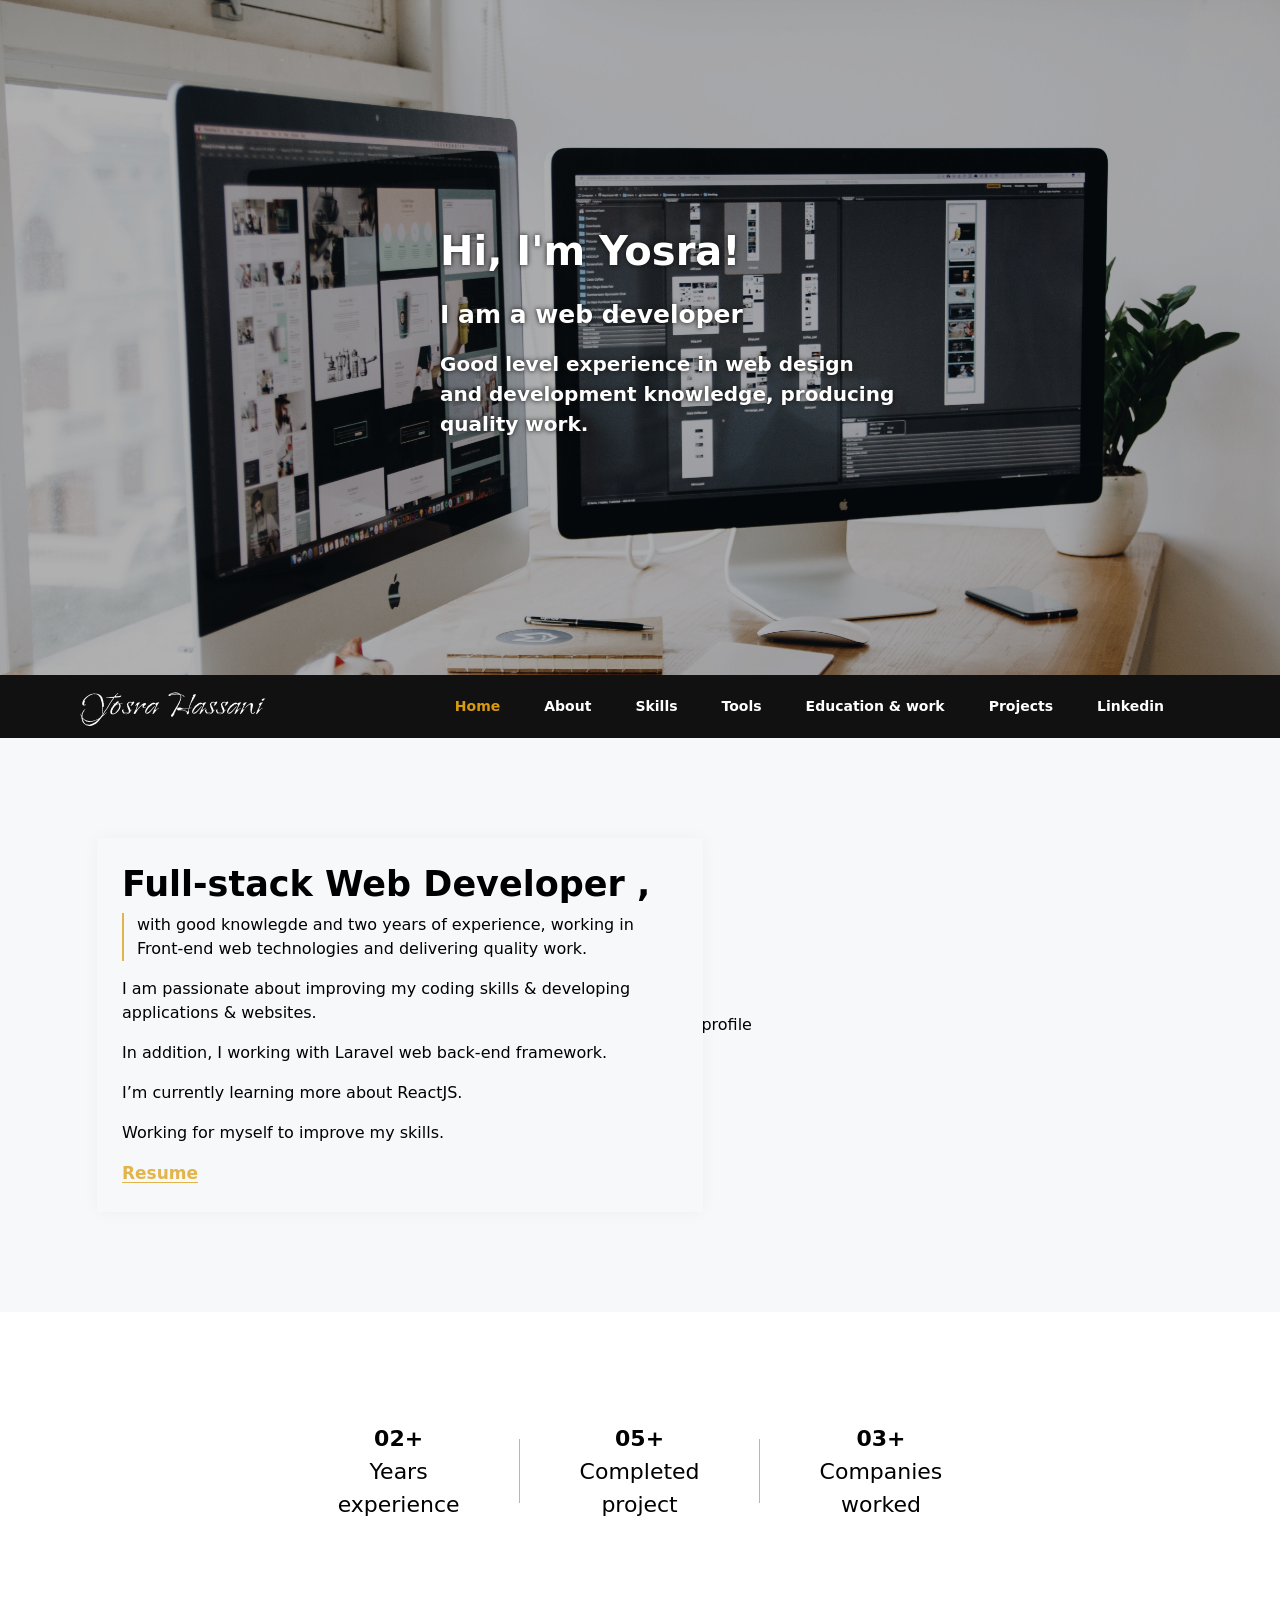
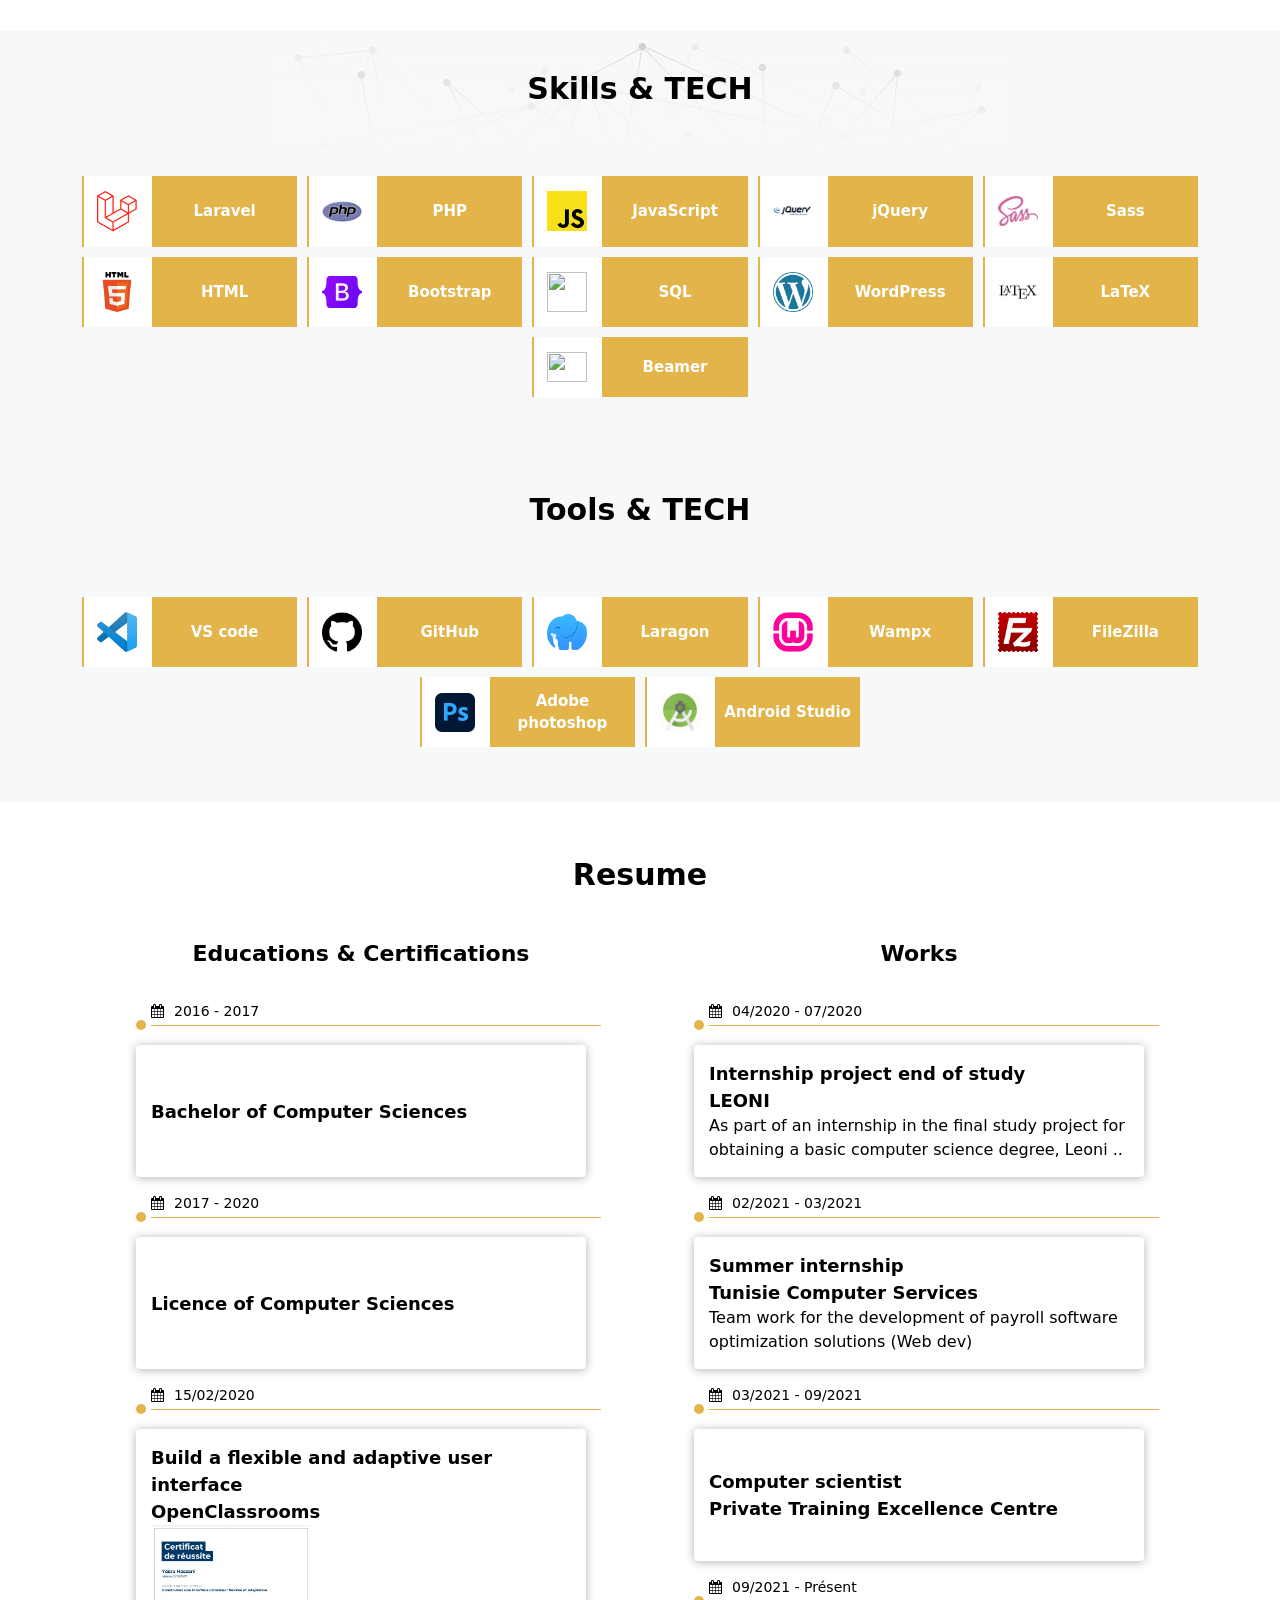
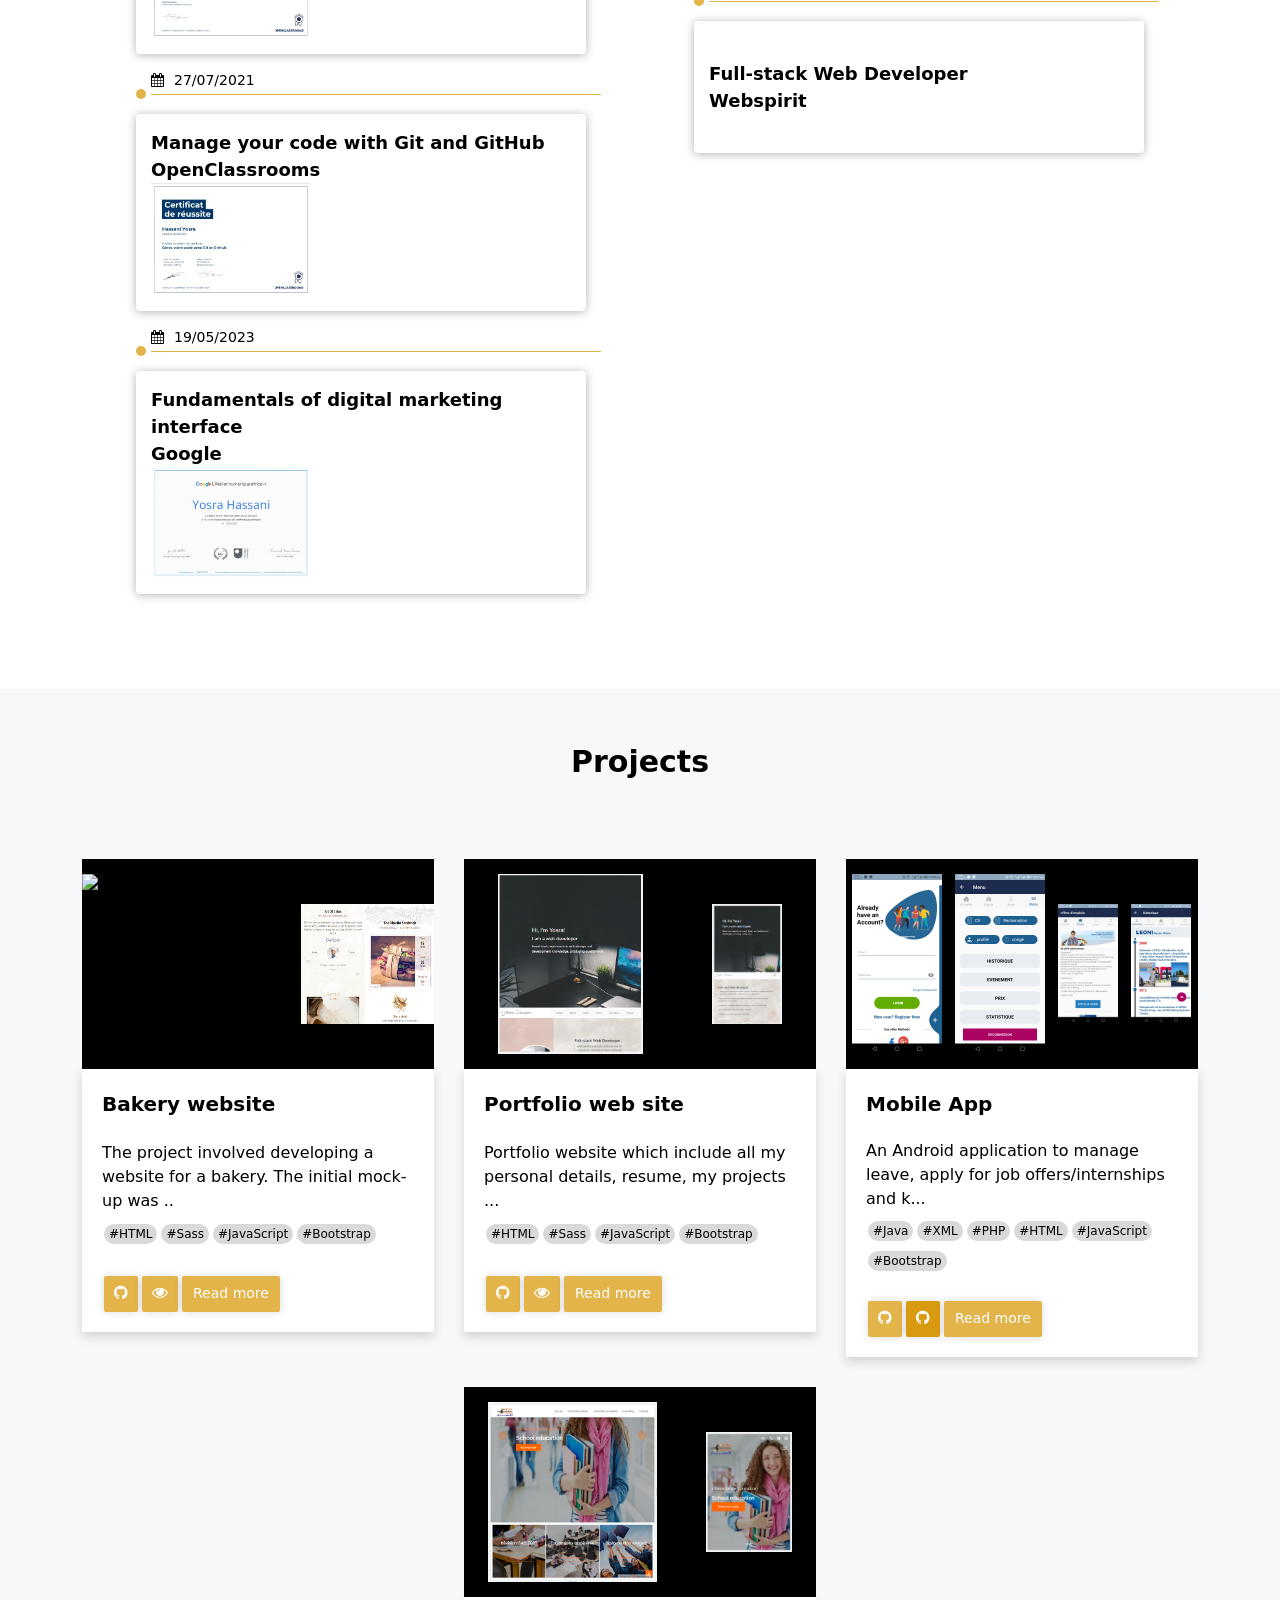
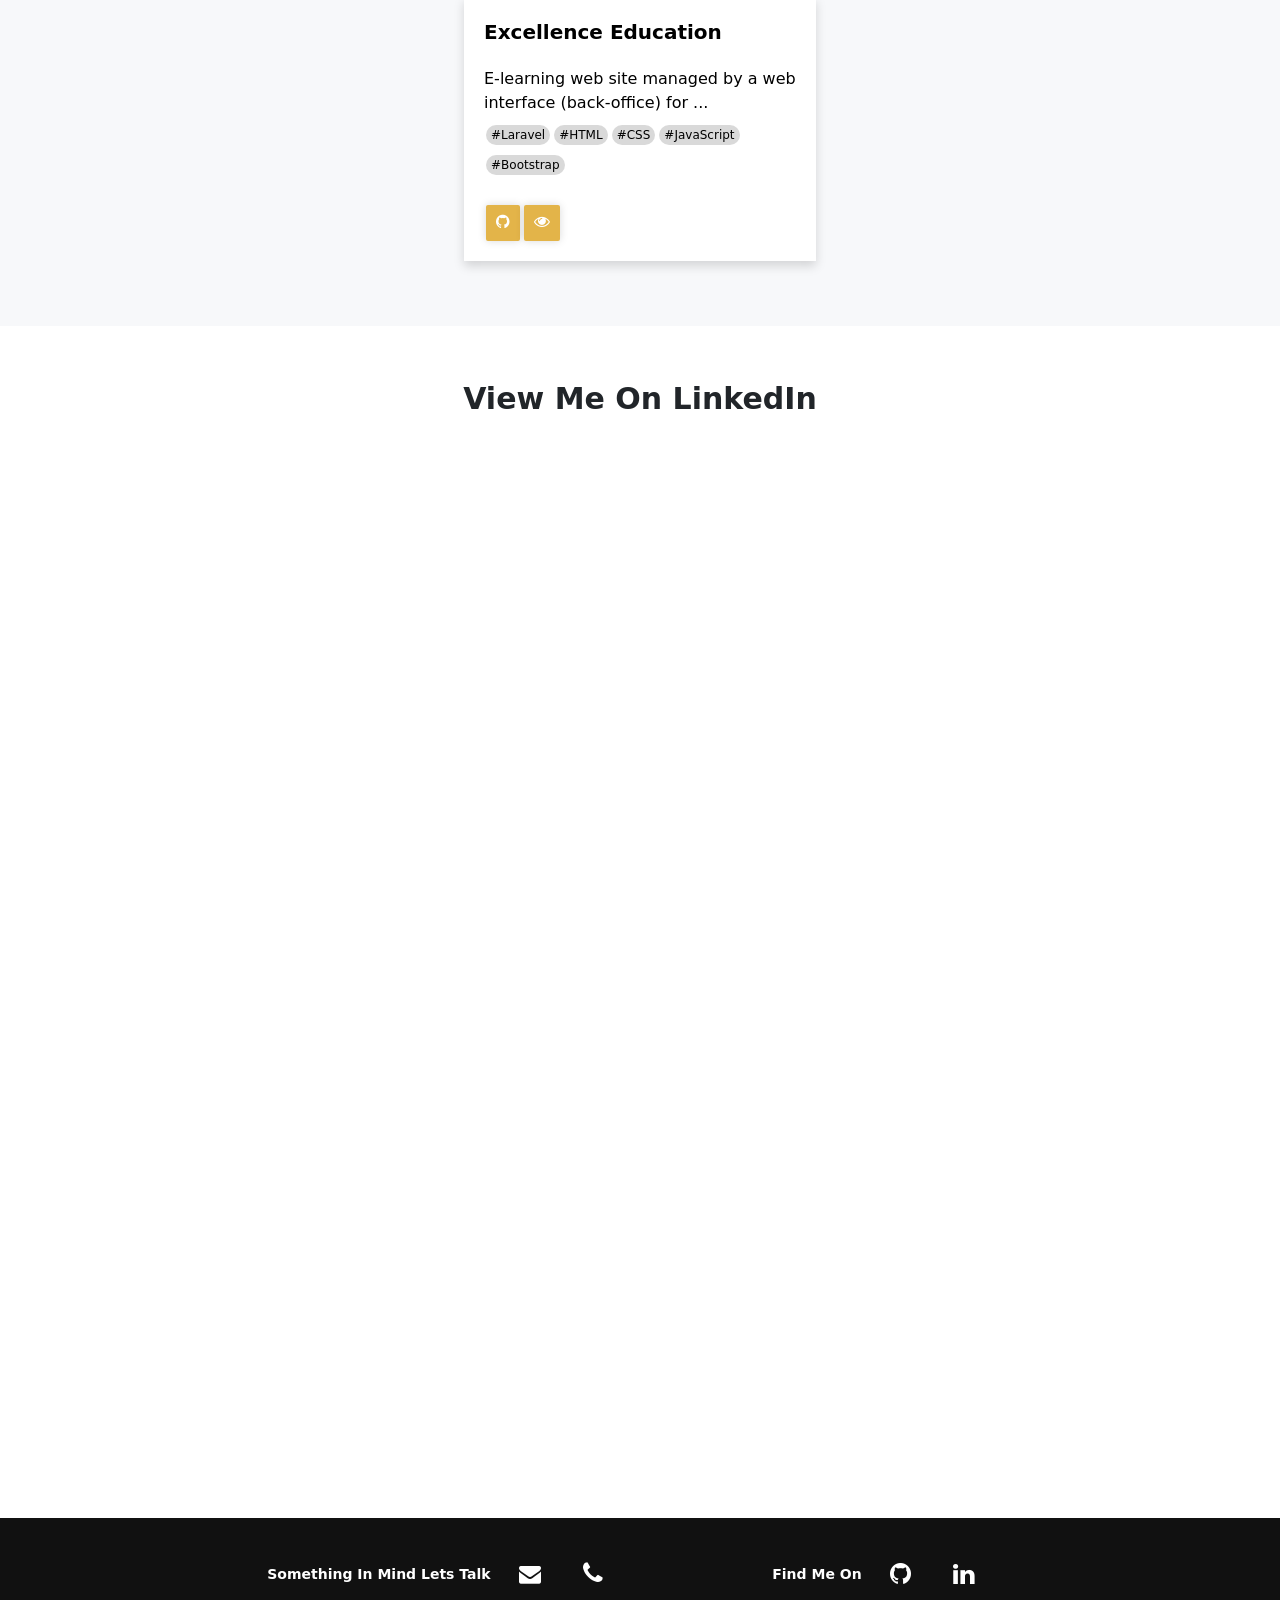
==== commit 028d9263: "03/09" ====
--- a/index.html
+++ b/index.html
@@ -52,13 +52,7 @@
         <!-- JavaScript Bundle with Popper -->
 <!--         <script src="https://cdn.jsdelivr.net/npm/bootstrap@5.2.2/dist/js/bootstrap.bundle.min.js" integrity="sha384-OERcA2EqjJCMA+/3y+gxIOqMEjwtxJY7qPCqsdltbNJuaOe923+mo//f6V8Qbsw3" crossorigin="anonymous"></script>
  -->        
-        <style>
-            body {
-                font-family: 'Nunito', sans-serif;
-                
-            }
-         
-        </style>
+        
     </head>
     <body id="index" >
         <!-- slider -->
@@ -98,6 +92,7 @@
                             <li class="nav-item"><a href="#tools">Tools</a></li>
                             <li class="nav-item"><a href="#work">Education & work</a></li>
                             <li class="nav-item"><a href="#project">Projects</a></li>
+                            <li class="nav-item"><a href="#widget_linkedin">Linkedin</a></li>
 
 
                         </ul>
@@ -679,7 +674,7 @@
                 </div>
             </section>
             <!-- fin projects -->
-            <section id="widget" class="widget">
+            <section id="widget_linkedin" class="widget">
                 <div class="container">
                     <div class="section-title">View me on LinkedIn</div>
                     
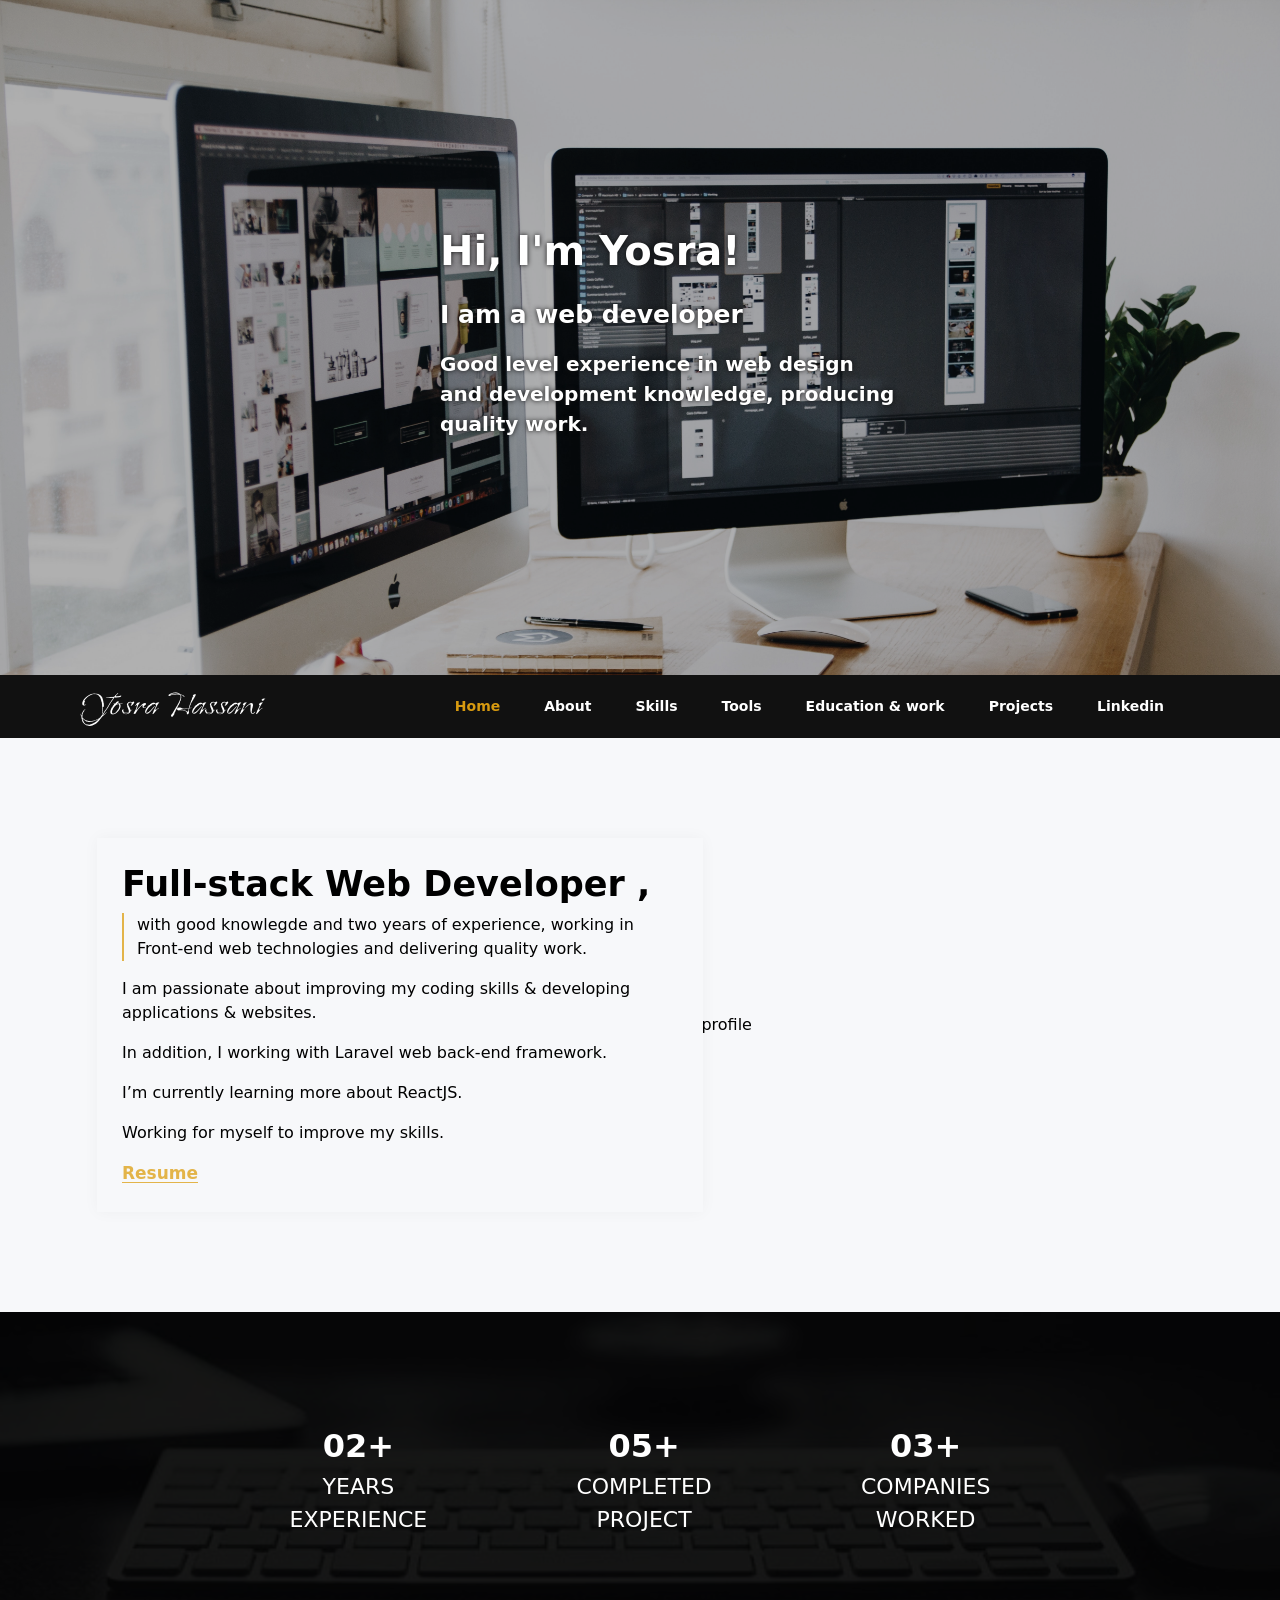
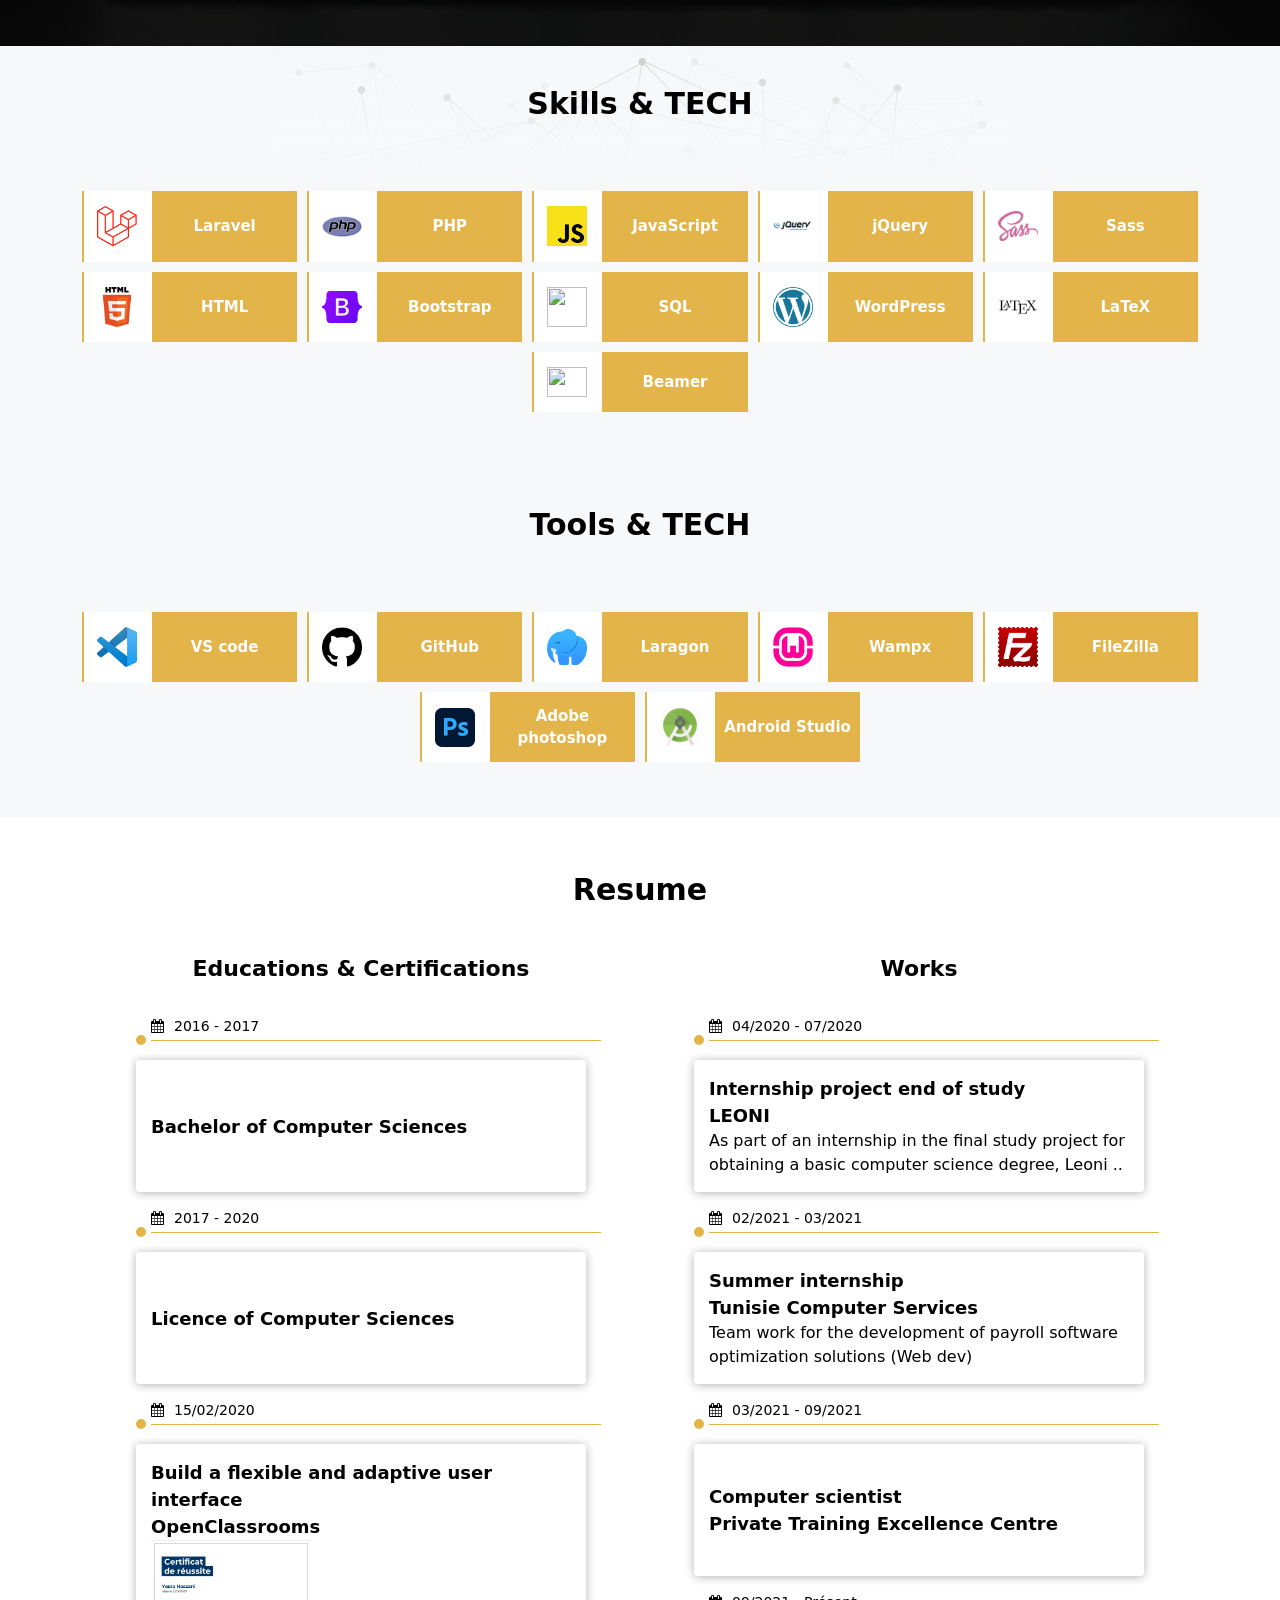
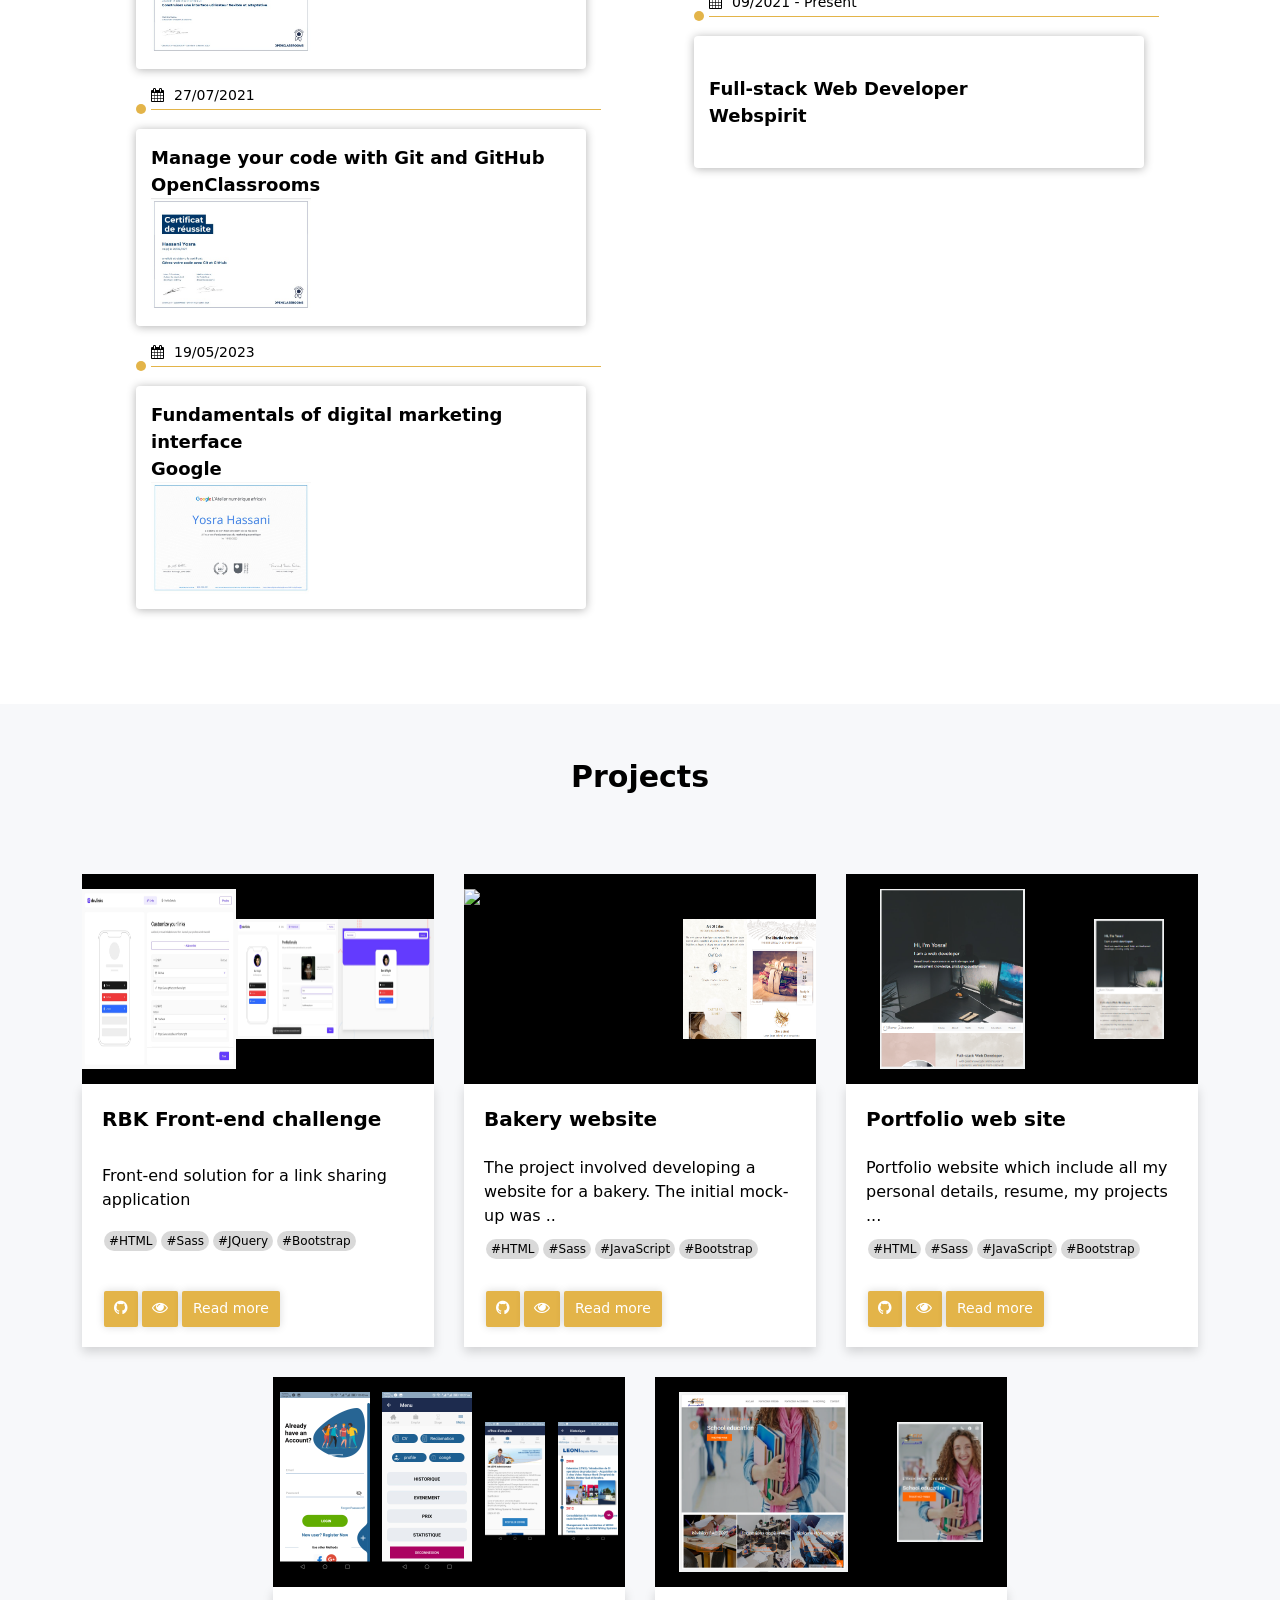
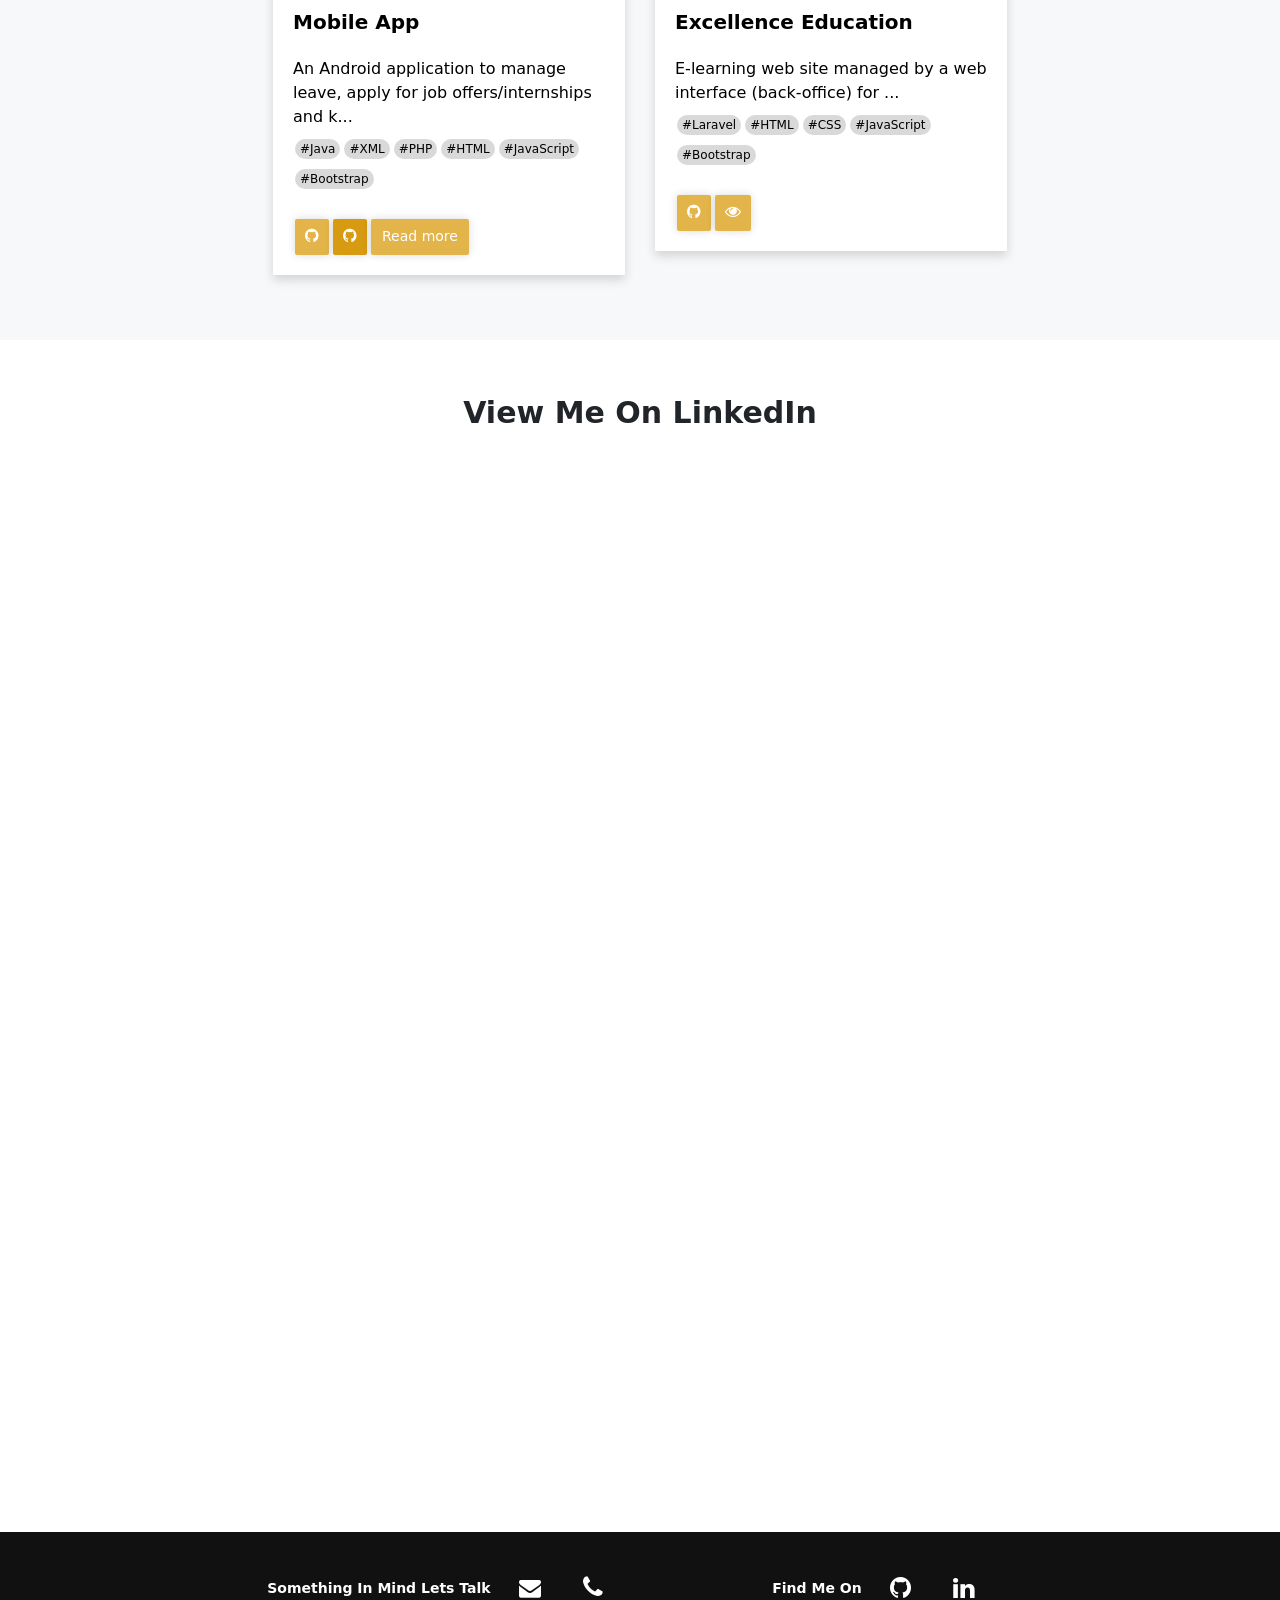
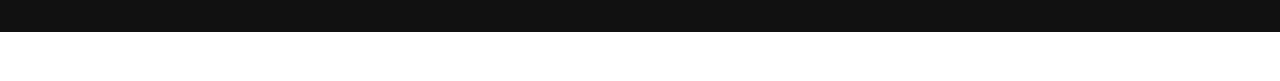
==== commit 1d066b61: "25/09/2023" ====
--- a/index.html
+++ b/index.html
@@ -561,6 +561,34 @@
                 <div class="container">
                     <div class="section-title">Projects</div>
                     <div class="items-view">
+
+                        
+                        <div class="item skill">
+                            <div class="item-image">
+                                <div class="img-left"><img src="img/rbk-challenge1.jpg" alt="Front-end challenge"></div>
+                                <div class="img-right"><img src="img/rbk-challenge2.jpg" alt="Front-end challenge"></div>
+                                <div class="img-right"><img src="img/rbk-challenge3.png" alt="Front-end challenge"></div>
+                            </div>
+                            <!-- <div class="item-btn-soon"><a href="#">SOON</a></div> -->
+                            <div class="cnt">
+                                <div class="item-title">RBK Front-end challenge</div>
+                                <div class="item-desc">Front-end solution for a link sharing application</div>
+                                <div class="item-hashtag">
+                                    <span>#HTML</span>
+                                    <span>#Sass</span>
+                                    <span>#JQuery</span>
+                                    <span>#Bootstrap</span>
+                                </div>
+                                <div class="item-btn">
+                                    <a href="https://github.com/Yoss-lab/rbk-front-end-challange/tree/gh-pages" aria-label="Visit source code of RBK Front-end challenge"><i class="fa fa-github"></i></a>
+                                    <a href="https://yoss-lab.github.io/rbk-front-end-challange/?#" aria-label="Visit RBK Front-end page"><i class="fa fa-eye"></i></a>
+                                    <a class="btn" href="details/rbk-challenge.html" aria-label="Read more about RBK Front-end page" >Read more</a>
+                                </div>
+                                
+                            </div>
+                        </div>
+
+
 
                         <div class="item skill">
                             <div class="item-image">
--- a/css/main.css
+++ b/css/main.css
@@ -2,4 +2,4 @@
  * Font Awesome Free 6.2.0 by @fontawesome - https://fontawesome.com
  * License - https://fontawesome.com/license/free (Icons: CC BY 4.0, Fonts: SIL OFL 1.1, Code: MIT License)
  * Copyright 2022 Fonticons, Inc.
- */.fa{font-family:var(--fa-style-family, "Font Awesome 6 Free");font-weight:var(--fa-style, 900)}.fa,.fa-classic,.fa-sharp,.fas,.fa-solid,.far,.fa-regular,.fab,.fa-brands{-moz-osx-font-smoothing:grayscale;-webkit-font-smoothing:antialiased;display:var(--fa-display, inline-block);font-style:normal;font-variant:normal;line-height:1;text-rendering:auto}.fas,.fa-classic,.fa-solid,.far,.fa-regular{font-family:"Font Awesome 6 Free"}.fab,.fa-brands{font-family:"Font Awesome 6 Brands"}.fa-1x{font-size:1em}.fa-2x{font-size:2em}.fa-3x{font-size:3em}.fa-4x{font-size:4em}.fa-5x{font-size:5em}.fa-6x{font-size:6em}.fa-7x{font-size:7em}.fa-8x{font-size:8em}.fa-9x{font-size:9em}.fa-10x{font-size:10em}.fa-2xs{font-size:.625em;line-height:.1em;vertical-align:.225em}.fa-xs{font-size:.75em;line-height:.0833333337em;vertical-align:.125em}.fa-sm{font-size:.875em;line-height:.0714285718em;vertical-align:.0535714295em}.fa-lg{font-size:1.25em;line-height:.05em;vertical-align:-.075em}.fa-xl{font-size:1.5em;line-height:.0416666682em;vertical-align:-0.125em}.fa-2xl{font-size:2em;line-height:.03125em;vertical-align:-0.1875em}.fa-fw{text-align:center;width:1.25em}.fa-ul{list-style-type:none;margin-left:var(--fa-li-margin, 2.5em);padding-left:0}.fa-ul>li{position:relative}.fa-li{left:calc(var(--fa-li-width, 2em)*-1);position:absolute;text-align:center;width:var(--fa-li-width, 2em);line-height:inherit}.fa-border{border-color:var(--fa-border-color, #eee);border-radius:var(--fa-border-radius, 0.1em);border-style:var(--fa-border-style, solid);border-width:var(--fa-border-width, 0.08em);padding:var(--fa-border-padding, 0.2em 0.25em 0.15em)}.fa-pull-left{float:left;margin-right:var(--fa-pull-margin, 0.3em)}.fa-pull-right{float:right;margin-left:var(--fa-pull-margin, 0.3em)}.fa-beat{animation-name:fa-beat;animation-delay:var(--fa-animation-delay, 0s);animation-direction:var(--fa-animation-direction, normal);animation-duration:var(--fa-animation-duration, 1s);animation-iteration-count:var(--fa-animation-iteration-count, infinite);animation-timing-function:var(--fa-animation-timing, ease-in-out)}.fa-bounce{animation-name:fa-bounce;animation-delay:var(--fa-animation-delay, 0s);animation-direction:var(--fa-animation-direction, normal);animation-duration:var(--fa-animation-duration, 1s);animation-iteration-count:var(--fa-animation-iteration-count, infinite);animation-timing-function:var(--fa-animation-timing, cubic-bezier(0.28, 0.84, 0.42, 1))}.fa-fade{animation-name:fa-fade;animation-delay:var(--fa-animation-delay, 0s);animation-direction:var(--fa-animation-direction, normal);animation-duration:var(--fa-animation-duration, 1s);animation-iteration-count:var(--fa-animation-iteration-count, infinite);animation-timing-function:var(--fa-animation-timing, cubic-bezier(0.4, 0, 0.6, 1))}.fa-beat-fade{animation-name:fa-beat-fade;animation-delay:var(--fa-animation-delay, 0s);animation-direction:var(--fa-animation-direction, normal);animation-duration:var(--fa-animation-duration, 1s);animation-iteration-count:var(--fa-animation-iteration-count, infinite);animation-timing-function:var(--fa-animation-timing, cubic-bezier(0.4, 0, 0.6, 1))}.fa-flip{animation-name:fa-flip;animation-delay:var(--fa-animation-delay, 0s);animation-direction:var(--fa-animation-direction, normal);animation-duration:var(--fa-animation-duration, 1s);animation-iteration-count:var(--fa-animation-iteration-count, infinite);animation-timing-function:var(--fa-animation-timing, ease-in-out)}.fa-shake{animation-name:fa-shake;animation-delay:var(--fa-animation-delay, 0s);animation-direction:var(--fa-animation-direction, normal);animation-duration:var(--fa-animation-duration, 1s);animation-iteration-count:var(--fa-animation-iteration-count, infinite);animation-timing-function:var(--fa-animation-timing, linear)}.fa-spin{animation-name:fa-spin;animation-delay:var(--fa-animation-delay, 0s);animation-direction:var(--fa-animation-direction, normal);animation-duration:var(--fa-animation-duration, 2s);animation-iteration-count:var(--fa-animation-iteration-count, infinite);animation-timing-function:var(--fa-animation-timing, linear)}.fa-spin-reverse{--fa-animation-direction: reverse}.fa-pulse,.fa-spin-pulse{animation-name:fa-spin;animation-direction:var(--fa-animation-direction, normal);animation-duration:var(--fa-animation-duration, 1s);animation-iteration-count:var(--fa-animation-iteration-count, infinite);animation-timing-function:var(--fa-animation-timing, steps(8))}@media(prefers-reduced-motion: reduce){.fa-beat,.fa-bounce,.fa-fade,.fa-beat-fade,.fa-flip,.fa-pulse,.fa-shake,.fa-spin,.fa-spin-pulse{animation-delay:-1ms;animation-duration:1ms;animation-iteration-count:1;transition-delay:0s;transition-duration:0s}}@keyframes fa-beat{0%,90%{transform:scale(1)}45%{transform:scale(var(--fa-beat-scale, 1.25))}}@keyframes fa-bounce{0%{transform:scale(1, 1) translateY(0)}10%{transform:scale(var(--fa-bounce-start-scale-x, 1.1), var(--fa-bounce-start-scale-y, 0.9)) translateY(0)}30%{transform:scale(var(--fa-bounce-jump-scale-x, 0.9), var(--fa-bounce-jump-scale-y, 1.1)) translateY(var(--fa-bounce-height, -0.5em))}50%{transform:scale(var(--fa-bounce-land-scale-x, 1.05), var(--fa-bounce-land-scale-y, 0.95)) translateY(0)}57%{transform:scale(1, 1) translateY(var(--fa-bounce-rebound, -0.125em))}64%{transform:scale(1, 1) translateY(0)}100%{transform:scale(1, 1) translateY(0)}}@keyframes fa-fade{50%{opacity:var(--fa-fade-opacity, 0.4)}}@keyframes fa-beat-fade{0%,100%{opacity:var(--fa-beat-fade-opacity, 0.4);transform:scale(1)}50%{opacity:1;transform:scale(var(--fa-beat-fade-scale, 1.125))}}@keyframes fa-flip{50%{transform:rotate3d(var(--fa-flip-x, 0), var(--fa-flip-y, 1), var(--fa-flip-z, 0), var(--fa-flip-angle, -180deg))}}@keyframes fa-shake{0%{transform:rotate(-15deg)}4%{transform:rotate(15deg)}8%,24%{transform:rotate(-18deg)}12%,28%{transform:rotate(18deg)}16%{transform:rotate(-22deg)}20%{transform:rotate(22deg)}32%{transform:rotate(-12deg)}36%{transform:rotate(12deg)}40%,100%{transform:rotate(0deg)}}@keyframes fa-spin{0%{transform:rotate(0deg)}100%{transform:rotate(360deg)}}.fa-rotate-90{transform:rotate(90deg)}.fa-rotate-180{transform:rotate(180deg)}.fa-rotate-270{transform:rotate(270deg)}.fa-flip-horizontal{transform:scale(-1, 1)}.fa-flip-vertical{transform:scale(1, -1)}.fa-flip-both,.fa-flip-horizontal.fa-flip-vertical{transform:scale(-1, -1)}.fa-rotate-by{transform:rotate(var(--fa-rotate-angle, none))}.fa-stack{display:inline-block;height:2em;line-height:2em;position:relative;vertical-align:middle;width:2.5em}.fa-stack-1x,.fa-stack-2x{left:0;position:absolute;text-align:center;width:100%;z-index:var(--fa-stack-z-index, auto)}.fa-stack-1x{line-height:inherit}.fa-stack-2x{font-size:2em}.fa-inverse{color:var(--fa-inverse, #fff)}.fa-0::before{content:"\30 "}.fa-1::before{content:"\31 "}.fa-2::before{content:"\32 "}.fa-3::before{content:"\33 "}.fa-4::before{content:"\34 "}.fa-5::before{content:"\35 "}.fa-6::before{content:"\36 "}.fa-7::before{content:"\37 "}.fa-8::before{content:"\38 "}.fa-9::before{content:"\39 "}.fa-fill-drip::before{content:""}.fa-arrows-to-circle::before{content:""}.fa-circle-chevron-right::before{content:""}.fa-chevron-circle-right::before{content:""}.fa-at::before{content:"\@"}.fa-trash-can::before{content:""}.fa-trash-alt::before{content:""}.fa-text-height::before{content:""}.fa-user-xmark::before{content:""}.fa-user-times::before{content:""}.fa-stethoscope::before{content:""}.fa-message::before{content:""}.fa-comment-alt::before{content:""}.fa-info::before{content:""}.fa-down-left-and-up-right-to-center::before{content:""}.fa-compress-alt::before{content:""}.fa-explosion::before{content:""}.fa-file-lines::before{content:""}.fa-file-alt::before{content:""}.fa-file-text::before{content:""}.fa-wave-square::before{content:""}.fa-ring::before{content:""}.fa-building-un::before{content:""}.fa-dice-three::before{content:""}.fa-calendar-days::before{content:""}.fa-calendar-alt::before{content:""}.fa-anchor-circle-check::before{content:""}.fa-building-circle-arrow-right::before{content:""}.fa-volleyball::before{content:""}.fa-volleyball-ball::before{content:""}.fa-arrows-up-to-line::before{content:""}.fa-sort-down::before{content:""}.fa-sort-desc::before{content:""}.fa-circle-minus::before{content:""}.fa-minus-circle::before{content:""}.fa-door-open::before{content:""}.fa-right-from-bracket::before{content:""}.fa-sign-out-alt::before{content:""}.fa-atom::before{content:""}.fa-soap::before{content:""}.fa-icons::before{content:""}.fa-heart-music-camera-bolt::before{content:""}.fa-microphone-lines-slash::before{content:""}.fa-microphone-alt-slash::before{content:""}.fa-bridge-circle-check::before{content:""}.fa-pump-medical::before{content:""}.fa-fingerprint::before{content:""}.fa-hand-point-right::before{content:""}.fa-magnifying-glass-location::before{content:""}.fa-search-location::before{content:""}.fa-forward-step::before{content:""}.fa-step-forward::before{content:""}.fa-face-smile-beam::before{content:""}.fa-smile-beam::before{content:""}.fa-flag-checkered::before{content:""}.fa-football::before{content:""}.fa-football-ball::before{content:""}.fa-school-circle-exclamation::before{content:""}.fa-crop::before{content:""}.fa-angles-down::before{content:""}.fa-angle-double-down::before{content:""}.fa-users-rectangle::before{content:""}.fa-people-roof::before{content:""}.fa-people-line::before{content:""}.fa-beer-mug-empty::before{content:""}.fa-beer::before{content:""}.fa-diagram-predecessor::before{content:""}.fa-arrow-up-long::before{content:""}.fa-long-arrow-up::before{content:""}.fa-fire-flame-simple::before{content:""}.fa-burn::before{content:""}.fa-person::before{content:""}.fa-male::before{content:""}.fa-laptop::before{content:""}.fa-file-csv::before{content:""}.fa-menorah::before{content:""}.fa-truck-plane::before{content:""}.fa-record-vinyl::before{content:""}.fa-face-grin-stars::before{content:""}.fa-grin-stars::before{content:""}.fa-bong::before{content:""}.fa-spaghetti-monster-flying::before{content:""}.fa-pastafarianism::before{content:""}.fa-arrow-down-up-across-line::before{content:""}.fa-spoon::before{content:""}.fa-utensil-spoon::before{content:""}.fa-jar-wheat::before{content:""}.fa-envelopes-bulk::before{content:""}.fa-mail-bulk::before{content:""}.fa-file-circle-exclamation::before{content:""}.fa-circle-h::before{content:""}.fa-hospital-symbol::before{content:""}.fa-pager::before{content:""}.fa-address-book::before{content:""}.fa-contact-book::before{content:""}.fa-strikethrough::before{content:""}.fa-k::before{content:"K"}.fa-landmark-flag::before{content:""}.fa-pencil::before{content:""}.fa-pencil-alt::before{content:""}.fa-backward::before{content:""}.fa-caret-right::before{content:""}.fa-comments::before{content:""}.fa-paste::before{content:""}.fa-file-clipboard::before{content:""}.fa-code-pull-request::before{content:""}.fa-clipboard-list::before{content:""}.fa-truck-ramp-box::before{content:""}.fa-truck-loading::before{content:""}.fa-user-check::before{content:""}.fa-vial-virus::before{content:""}.fa-sheet-plastic::before{content:""}.fa-blog::before{content:""}.fa-user-ninja::before{content:""}.fa-person-arrow-up-from-line::before{content:""}.fa-scroll-torah::before{content:""}.fa-torah::before{content:""}.fa-broom-ball::before{content:""}.fa-quidditch::before{content:""}.fa-quidditch-broom-ball::before{content:""}.fa-toggle-off::before{content:""}.fa-box-archive::before{content:""}.fa-archive::before{content:""}.fa-person-drowning::before{content:""}.fa-arrow-down-9-1::before{content:""}.fa-sort-numeric-desc::before{content:""}.fa-sort-numeric-down-alt::before{content:""}.fa-face-grin-tongue-squint::before{content:""}.fa-grin-tongue-squint::before{content:""}.fa-spray-can::before{content:""}.fa-truck-monster::before{content:""}.fa-w::before{content:"W"}.fa-earth-africa::before{content:""}.fa-globe-africa::before{content:""}.fa-rainbow::before{content:""}.fa-circle-notch::before{content:""}.fa-tablet-screen-button::before{content:""}.fa-tablet-alt::before{content:""}.fa-paw::before{content:""}.fa-cloud::before{content:""}.fa-trowel-bricks::before{content:""}.fa-face-flushed::before{content:""}.fa-flushed::before{content:""}.fa-hospital-user::before{content:""}.fa-tent-arrow-left-right::before{content:""}.fa-gavel::before{content:""}.fa-legal::before{content:""}.fa-binoculars::before{content:""}.fa-microphone-slash::before{content:""}.fa-box-tissue::before{content:""}.fa-motorcycle::before{content:""}.fa-bell-concierge::before{content:""}.fa-concierge-bell::before{content:""}.fa-pen-ruler::before{content:""}.fa-pencil-ruler::before{content:""}.fa-people-arrows::before{content:""}.fa-people-arrows-left-right::before{content:""}.fa-mars-and-venus-burst::before{content:""}.fa-square-caret-right::before{content:""}.fa-caret-square-right::before{content:""}.fa-scissors::before{content:""}.fa-cut::before{content:""}.fa-sun-plant-wilt::before{content:""}.fa-toilets-portable::before{content:""}.fa-hockey-puck::before{content:""}.fa-table::before{content:""}.fa-magnifying-glass-arrow-right::before{content:""}.fa-tachograph-digital::before{content:""}.fa-digital-tachograph::before{content:""}.fa-users-slash::before{content:""}.fa-clover::before{content:""}.fa-reply::before{content:""}.fa-mail-reply::before{content:""}.fa-star-and-crescent::before{content:""}.fa-house-fire::before{content:""}.fa-square-minus::before{content:""}.fa-minus-square::before{content:""}.fa-helicopter::before{content:""}.fa-compass::before{content:""}.fa-square-caret-down::before{content:""}.fa-caret-square-down::before{content:""}.fa-file-circle-question::before{content:""}.fa-laptop-code::before{content:""}.fa-swatchbook::before{content:""}.fa-prescription-bottle::before{content:""}.fa-bars::before{content:""}.fa-navicon::before{content:""}.fa-people-group::before{content:""}.fa-hourglass-end::before{content:""}.fa-hourglass-3::before{content:""}.fa-heart-crack::before{content:""}.fa-heart-broken::before{content:""}.fa-square-up-right::before{content:""}.fa-external-link-square-alt::before{content:""}.fa-face-kiss-beam::before{content:""}.fa-kiss-beam::before{content:""}.fa-film::before{content:""}.fa-ruler-horizontal::before{content:""}.fa-people-robbery::before{content:""}.fa-lightbulb::before{content:""}.fa-caret-left::before{content:""}.fa-circle-exclamation::before{content:""}.fa-exclamation-circle::before{content:""}.fa-school-circle-xmark::before{content:""}.fa-arrow-right-from-bracket::before{content:""}.fa-sign-out::before{content:""}.fa-circle-chevron-down::before{content:""}.fa-chevron-circle-down::before{content:""}.fa-unlock-keyhole::before{content:""}.fa-unlock-alt::before{content:""}.fa-cloud-showers-heavy::before{content:""}.fa-headphones-simple::before{content:""}.fa-headphones-alt::before{content:""}.fa-sitemap::before{content:""}.fa-circle-dollar-to-slot::before{content:""}.fa-donate::before{content:""}.fa-memory::before{content:""}.fa-road-spikes::before{content:""}.fa-fire-burner::before{content:""}.fa-flag::before{content:""}.fa-hanukiah::before{content:""}.fa-feather::before{content:""}.fa-volume-low::before{content:""}.fa-volume-down::before{content:""}.fa-comment-slash::before{content:""}.fa-cloud-sun-rain::before{content:""}.fa-compress::before{content:""}.fa-wheat-awn::before{content:""}.fa-wheat-alt::before{content:""}.fa-ankh::before{content:""}.fa-hands-holding-child::before{content:""}.fa-asterisk::before{content:"\*"}.fa-square-check::before{content:""}.fa-check-square::before{content:""}.fa-peseta-sign::before{content:""}.fa-heading::before{content:""}.fa-header::before{content:""}.fa-ghost::before{content:""}.fa-list::before{content:""}.fa-list-squares::before{content:""}.fa-square-phone-flip::before{content:""}.fa-phone-square-alt::before{content:""}.fa-cart-plus::before{content:""}.fa-gamepad::before{content:""}.fa-circle-dot::before{content:""}.fa-dot-circle::before{content:""}.fa-face-dizzy::before{content:""}.fa-dizzy::before{content:""}.fa-egg::before{content:""}.fa-house-medical-circle-xmark::before{content:""}.fa-campground::before{content:""}.fa-folder-plus::before{content:""}.fa-futbol::before{content:""}.fa-futbol-ball::before{content:""}.fa-soccer-ball::before{content:""}.fa-paintbrush::before{content:""}.fa-paint-brush::before{content:""}.fa-lock::before{content:""}.fa-gas-pump::before{content:""}.fa-hot-tub-person::before{content:""}.fa-hot-tub::before{content:""}.fa-map-location::before{content:""}.fa-map-marked::before{content:""}.fa-house-flood-water::before{content:""}.fa-tree::before{content:""}.fa-bridge-lock::before{content:""}.fa-sack-dollar::before{content:""}.fa-pen-to-square::before{content:""}.fa-edit::before{content:""}.fa-car-side::before{content:""}.fa-share-nodes::before{content:""}.fa-share-alt::before{content:""}.fa-heart-circle-minus::before{content:""}.fa-hourglass-half::before{content:""}.fa-hourglass-2::before{content:""}.fa-microscope::before{content:""}.fa-sink::before{content:""}.fa-bag-shopping::before{content:""}.fa-shopping-bag::before{content:""}.fa-arrow-down-z-a::before{content:""}.fa-sort-alpha-desc::before{content:""}.fa-sort-alpha-down-alt::before{content:""}.fa-mitten::before{content:""}.fa-person-rays::before{content:""}.fa-users::before{content:""}.fa-eye-slash::before{content:""}.fa-flask-vial::before{content:""}.fa-hand::before{content:""}.fa-hand-paper::before{content:""}.fa-om::before{content:""}.fa-worm::before{content:""}.fa-house-circle-xmark::before{content:""}.fa-plug::before{content:""}.fa-chevron-up::before{content:""}.fa-hand-spock::before{content:""}.fa-stopwatch::before{content:""}.fa-face-kiss::before{content:""}.fa-kiss::before{content:""}.fa-bridge-circle-xmark::before{content:""}.fa-face-grin-tongue::before{content:""}.fa-grin-tongue::before{content:""}.fa-chess-bishop::before{content:""}.fa-face-grin-wink::before{content:""}.fa-grin-wink::before{content:""}.fa-ear-deaf::before{content:""}.fa-deaf::before{content:""}.fa-deafness::before{content:""}.fa-hard-of-hearing::before{content:""}.fa-road-circle-check::before{content:""}.fa-dice-five::before{content:""}.fa-square-rss::before{content:""}.fa-rss-square::before{content:""}.fa-land-mine-on::before{content:""}.fa-i-cursor::before{content:""}.fa-stamp::before{content:""}.fa-stairs::before{content:""}.fa-i::before{content:"I"}.fa-hryvnia-sign::before{content:""}.fa-hryvnia::before{content:""}.fa-pills::before{content:""}.fa-face-grin-wide::before{content:""}.fa-grin-alt::before{content:""}.fa-tooth::before{content:""}.fa-v::before{content:"V"}.fa-bicycle::before{content:""}.fa-staff-snake::before{content:""}.fa-rod-asclepius::before{content:""}.fa-rod-snake::before{content:""}.fa-staff-aesculapius::before{content:""}.fa-head-side-cough-slash::before{content:""}.fa-truck-medical::before{content:""}.fa-ambulance::before{content:""}.fa-wheat-awn-circle-exclamation::before{content:""}.fa-snowman::before{content:""}.fa-mortar-pestle::before{content:""}.fa-road-barrier::before{content:""}.fa-school::before{content:""}.fa-igloo::before{content:""}.fa-joint::before{content:""}.fa-angle-right::before{content:""}.fa-horse::before{content:""}.fa-q::before{content:"Q"}.fa-g::before{content:"G"}.fa-notes-medical::before{content:""}.fa-temperature-half::before{content:""}.fa-temperature-2::before{content:""}.fa-thermometer-2::before{content:""}.fa-thermometer-half::before{content:""}.fa-dong-sign::before{content:""}.fa-capsules::before{content:""}.fa-poo-storm::before{content:""}.fa-poo-bolt::before{content:""}.fa-face-frown-open::before{content:""}.fa-frown-open::before{content:""}.fa-hand-point-up::before{content:""}.fa-money-bill::before{content:""}.fa-bookmark::before{content:""}.fa-align-justify::before{content:""}.fa-umbrella-beach::before{content:""}.fa-helmet-un::before{content:""}.fa-bullseye::before{content:""}.fa-bacon::before{content:""}.fa-hand-point-down::before{content:""}.fa-arrow-up-from-bracket::before{content:""}.fa-folder::before{content:""}.fa-folder-blank::before{content:""}.fa-file-waveform::before{content:""}.fa-file-medical-alt::before{content:""}.fa-radiation::before{content:""}.fa-chart-simple::before{content:""}.fa-mars-stroke::before{content:""}.fa-vial::before{content:""}.fa-gauge::before{content:""}.fa-dashboard::before{content:""}.fa-gauge-med::before{content:""}.fa-tachometer-alt-average::before{content:""}.fa-wand-magic-sparkles::before{content:""}.fa-magic-wand-sparkles::before{content:""}.fa-e::before{content:"E"}.fa-pen-clip::before{content:""}.fa-pen-alt::before{content:""}.fa-bridge-circle-exclamation::before{content:""}.fa-user::before{content:""}.fa-school-circle-check::before{content:""}.fa-dumpster::before{content:""}.fa-van-shuttle::before{content:""}.fa-shuttle-van::before{content:""}.fa-building-user::before{content:""}.fa-square-caret-left::before{content:""}.fa-caret-square-left::before{content:""}.fa-highlighter::before{content:""}.fa-key::before{content:""}.fa-bullhorn::before{content:""}.fa-globe::before{content:""}.fa-synagogue::before{content:""}.fa-person-half-dress::before{content:""}.fa-road-bridge::before{content:""}.fa-location-arrow::before{content:""}.fa-c::before{content:"C"}.fa-tablet-button::before{content:""}.fa-building-lock::before{content:""}.fa-pizza-slice::before{content:""}.fa-money-bill-wave::before{content:""}.fa-chart-area::before{content:""}.fa-area-chart::before{content:""}.fa-house-flag::before{content:""}.fa-person-circle-minus::before{content:""}.fa-ban::before{content:""}.fa-cancel::before{content:""}.fa-camera-rotate::before{content:""}.fa-spray-can-sparkles::before{content:""}.fa-air-freshener::before{content:""}.fa-star::before{content:""}.fa-repeat::before{content:""}.fa-cross::before{content:""}.fa-box::before{content:""}.fa-venus-mars::before{content:""}.fa-arrow-pointer::before{content:""}.fa-mouse-pointer::before{content:""}.fa-maximize::before{content:""}.fa-expand-arrows-alt::before{content:""}.fa-charging-station::before{content:""}.fa-shapes::before{content:""}.fa-triangle-circle-square::before{content:""}.fa-shuffle::before{content:""}.fa-random::before{content:""}.fa-person-running::before{content:""}.fa-running::before{content:""}.fa-mobile-retro::before{content:""}.fa-grip-lines-vertical::before{content:""}.fa-spider::before{content:""}.fa-hands-bound::before{content:""}.fa-file-invoice-dollar::before{content:""}.fa-plane-circle-exclamation::before{content:""}.fa-x-ray::before{content:""}.fa-spell-check::before{content:""}.fa-slash::before{content:""}.fa-computer-mouse::before{content:""}.fa-mouse::before{content:""}.fa-arrow-right-to-bracket::before{content:""}.fa-sign-in::before{content:""}.fa-shop-slash::before{content:""}.fa-store-alt-slash::before{content:""}.fa-server::before{content:""}.fa-virus-covid-slash::before{content:""}.fa-shop-lock::before{content:""}.fa-hourglass-start::before{content:""}.fa-hourglass-1::before{content:""}.fa-blender-phone::before{content:""}.fa-building-wheat::before{content:""}.fa-person-breastfeeding::before{content:""}.fa-right-to-bracket::before{content:""}.fa-sign-in-alt::before{content:""}.fa-venus::before{content:""}.fa-passport::before{content:""}.fa-heart-pulse::before{content:""}.fa-heartbeat::before{content:""}.fa-people-carry-box::before{content:""}.fa-people-carry::before{content:""}.fa-temperature-high::before{content:""}.fa-microchip::before{content:""}.fa-crown::before{content:""}.fa-weight-hanging::before{content:""}.fa-xmarks-lines::before{content:""}.fa-file-prescription::before{content:""}.fa-weight-scale::before{content:""}.fa-weight::before{content:""}.fa-user-group::before{content:""}.fa-user-friends::before{content:""}.fa-arrow-up-a-z::before{content:""}.fa-sort-alpha-up::before{content:""}.fa-chess-knight::before{content:""}.fa-face-laugh-squint::before{content:""}.fa-laugh-squint::before{content:""}.fa-wheelchair::before{content:""}.fa-circle-arrow-up::before{content:""}.fa-arrow-circle-up::before{content:""}.fa-toggle-on::before{content:""}.fa-person-walking::before{content:""}.fa-walking::before{content:""}.fa-l::before{content:"L"}.fa-fire::before{content:""}.fa-bed-pulse::before{content:""}.fa-procedures::before{content:""}.fa-shuttle-space::before{content:""}.fa-space-shuttle::before{content:""}.fa-face-laugh::before{content:""}.fa-laugh::before{content:""}.fa-folder-open::before{content:""}.fa-heart-circle-plus::before{content:""}.fa-code-fork::before{content:""}.fa-city::before{content:""}.fa-microphone-lines::before{content:""}.fa-microphone-alt::before{content:""}.fa-pepper-hot::before{content:""}.fa-unlock::before{content:""}.fa-colon-sign::before{content:""}.fa-headset::before{content:""}.fa-store-slash::before{content:""}.fa-road-circle-xmark::before{content:""}.fa-user-minus::before{content:""}.fa-mars-stroke-up::before{content:""}.fa-mars-stroke-v::before{content:""}.fa-champagne-glasses::before{content:""}.fa-glass-cheers::before{content:""}.fa-clipboard::before{content:""}.fa-house-circle-exclamation::before{content:""}.fa-file-arrow-up::before{content:""}.fa-file-upload::before{content:""}.fa-wifi::before{content:""}.fa-wifi-3::before{content:""}.fa-wifi-strong::before{content:""}.fa-bath::before{content:""}.fa-bathtub::before{content:""}.fa-underline::before{content:""}.fa-user-pen::before{content:""}.fa-user-edit::before{content:""}.fa-signature::before{content:""}.fa-stroopwafel::before{content:""}.fa-bold::before{content:""}.fa-anchor-lock::before{content:""}.fa-building-ngo::before{content:""}.fa-manat-sign::before{content:""}.fa-not-equal::before{content:""}.fa-border-top-left::before{content:""}.fa-border-style::before{content:""}.fa-map-location-dot::before{content:""}.fa-map-marked-alt::before{content:""}.fa-jedi::before{content:""}.fa-square-poll-vertical::before{content:""}.fa-poll::before{content:""}.fa-mug-hot::before{content:""}.fa-car-battery::before{content:""}.fa-battery-car::before{content:""}.fa-gift::before{content:""}.fa-dice-two::before{content:""}.fa-chess-queen::before{content:""}.fa-glasses::before{content:""}.fa-chess-board::before{content:""}.fa-building-circle-check::before{content:""}.fa-person-chalkboard::before{content:""}.fa-mars-stroke-right::before{content:""}.fa-mars-stroke-h::before{content:""}.fa-hand-back-fist::before{content:""}.fa-hand-rock::before{content:""}.fa-square-caret-up::before{content:""}.fa-caret-square-up::before{content:""}.fa-cloud-showers-water::before{content:""}.fa-chart-bar::before{content:""}.fa-bar-chart::before{content:""}.fa-hands-bubbles::before{content:""}.fa-hands-wash::before{content:""}.fa-less-than-equal::before{content:""}.fa-train::before{content:""}.fa-eye-low-vision::before{content:""}.fa-low-vision::before{content:""}.fa-crow::before{content:""}.fa-sailboat::before{content:""}.fa-window-restore::before{content:""}.fa-square-plus::before{content:""}.fa-plus-square::before{content:""}.fa-torii-gate::before{content:""}.fa-frog::before{content:""}.fa-bucket::before{content:""}.fa-image::before{content:""}.fa-microphone::before{content:""}.fa-cow::before{content:""}.fa-caret-up::before{content:""}.fa-screwdriver::before{content:""}.fa-folder-closed::before{content:""}.fa-house-tsunami::before{content:""}.fa-square-nfi::before{content:""}.fa-arrow-up-from-ground-water::before{content:""}.fa-martini-glass::before{content:""}.fa-glass-martini-alt::before{content:""}.fa-rotate-left::before{content:""}.fa-rotate-back::before{content:""}.fa-rotate-backward::before{content:""}.fa-undo-alt::before{content:""}.fa-table-columns::before{content:""}.fa-columns::before{content:""}.fa-lemon::before{content:""}.fa-head-side-mask::before{content:""}.fa-handshake::before{content:""}.fa-gem::before{content:""}.fa-dolly::before{content:""}.fa-dolly-box::before{content:""}.fa-smoking::before{content:""}.fa-minimize::before{content:""}.fa-compress-arrows-alt::before{content:""}.fa-monument::before{content:""}.fa-snowplow::before{content:""}.fa-angles-right::before{content:""}.fa-angle-double-right::before{content:""}.fa-cannabis::before{content:""}.fa-circle-play::before{content:""}.fa-play-circle::before{content:""}.fa-tablets::before{content:""}.fa-ethernet::before{content:""}.fa-euro-sign::before{content:""}.fa-eur::before{content:""}.fa-euro::before{content:""}.fa-chair::before{content:""}.fa-circle-check::before{content:""}.fa-check-circle::before{content:""}.fa-circle-stop::before{content:""}.fa-stop-circle::before{content:""}.fa-compass-drafting::before{content:""}.fa-drafting-compass::before{content:""}.fa-plate-wheat::before{content:""}.fa-icicles::before{content:""}.fa-person-shelter::before{content:""}.fa-neuter::before{content:""}.fa-id-badge::before{content:""}.fa-marker::before{content:""}.fa-face-laugh-beam::before{content:""}.fa-laugh-beam::before{content:""}.fa-helicopter-symbol::before{content:""}.fa-universal-access::before{content:""}.fa-circle-chevron-up::before{content:""}.fa-chevron-circle-up::before{content:""}.fa-lari-sign::before{content:""}.fa-volcano::before{content:""}.fa-person-walking-dashed-line-arrow-right::before{content:""}.fa-sterling-sign::before{content:""}.fa-gbp::before{content:""}.fa-pound-sign::before{content:""}.fa-viruses::before{content:""}.fa-square-person-confined::before{content:""}.fa-user-tie::before{content:""}.fa-arrow-down-long::before{content:""}.fa-long-arrow-down::before{content:""}.fa-tent-arrow-down-to-line::before{content:""}.fa-certificate::before{content:""}.fa-reply-all::before{content:""}.fa-mail-reply-all::before{content:""}.fa-suitcase::before{content:""}.fa-person-skating::before{content:""}.fa-skating::before{content:""}.fa-filter-circle-dollar::before{content:""}.fa-funnel-dollar::before{content:""}.fa-camera-retro::before{content:""}.fa-circle-arrow-down::before{content:""}.fa-arrow-circle-down::before{content:""}.fa-file-import::before{content:""}.fa-arrow-right-to-file::before{content:""}.fa-square-arrow-up-right::before{content:""}.fa-external-link-square::before{content:""}.fa-box-open::before{content:""}.fa-scroll::before{content:""}.fa-spa::before{content:""}.fa-location-pin-lock::before{content:""}.fa-pause::before{content:""}.fa-hill-avalanche::before{content:""}.fa-temperature-empty::before{content:""}.fa-temperature-0::before{content:""}.fa-thermometer-0::before{content:""}.fa-thermometer-empty::before{content:""}.fa-bomb::before{content:""}.fa-registered::before{content:""}.fa-address-card::before{content:""}.fa-contact-card::before{content:""}.fa-vcard::before{content:""}.fa-scale-unbalanced-flip::before{content:""}.fa-balance-scale-right::before{content:""}.fa-subscript::before{content:""}.fa-diamond-turn-right::before{content:""}.fa-directions::before{content:""}.fa-burst::before{content:""}.fa-house-laptop::before{content:""}.fa-laptop-house::before{content:""}.fa-face-tired::before{content:""}.fa-tired::before{content:""}.fa-money-bills::before{content:""}.fa-smog::before{content:""}.fa-crutch::before{content:""}.fa-cloud-arrow-up::before{content:""}.fa-cloud-upload::before{content:""}.fa-cloud-upload-alt::before{content:""}.fa-palette::before{content:""}.fa-arrows-turn-right::before{content:""}.fa-vest::before{content:""}.fa-ferry::before{content:""}.fa-arrows-down-to-people::before{content:""}.fa-seedling::before{content:""}.fa-sprout::before{content:""}.fa-left-right::before{content:""}.fa-arrows-alt-h::before{content:""}.fa-boxes-packing::before{content:""}.fa-circle-arrow-left::before{content:""}.fa-arrow-circle-left::before{content:""}.fa-group-arrows-rotate::before{content:""}.fa-bowl-food::before{content:""}.fa-candy-cane::before{content:""}.fa-arrow-down-wide-short::before{content:""}.fa-sort-amount-asc::before{content:""}.fa-sort-amount-down::before{content:""}.fa-cloud-bolt::before{content:""}.fa-thunderstorm::before{content:""}.fa-text-slash::before{content:""}.fa-remove-format::before{content:""}.fa-face-smile-wink::before{content:""}.fa-smile-wink::before{content:""}.fa-file-word::before{content:""}.fa-file-powerpoint::before{content:""}.fa-arrows-left-right::before{content:""}.fa-arrows-h::before{content:""}.fa-house-lock::before{content:""}.fa-cloud-arrow-down::before{content:""}.fa-cloud-download::before{content:""}.fa-cloud-download-alt::before{content:""}.fa-children::before{content:""}.fa-chalkboard::before{content:""}.fa-blackboard::before{content:""}.fa-user-large-slash::before{content:""}.fa-user-alt-slash::before{content:""}.fa-envelope-open::before{content:""}.fa-handshake-simple-slash::before{content:""}.fa-handshake-alt-slash::before{content:""}.fa-mattress-pillow::before{content:""}.fa-guarani-sign::before{content:""}.fa-arrows-rotate::before{content:""}.fa-refresh::before{content:""}.fa-sync::before{content:""}.fa-fire-extinguisher::before{content:""}.fa-cruzeiro-sign::before{content:""}.fa-greater-than-equal::before{content:""}.fa-shield-halved::before{content:""}.fa-shield-alt::before{content:""}.fa-book-atlas::before{content:""}.fa-atlas::before{content:""}.fa-virus::before{content:""}.fa-envelope-circle-check::before{content:""}.fa-layer-group::before{content:""}.fa-arrows-to-dot::before{content:""}.fa-archway::before{content:""}.fa-heart-circle-check::before{content:""}.fa-house-chimney-crack::before{content:""}.fa-house-damage::before{content:""}.fa-file-zipper::before{content:""}.fa-file-archive::before{content:""}.fa-square::before{content:""}.fa-martini-glass-empty::before{content:""}.fa-glass-martini::before{content:""}.fa-couch::before{content:""}.fa-cedi-sign::before{content:""}.fa-italic::before{content:""}.fa-church::before{content:""}.fa-comments-dollar::before{content:""}.fa-democrat::before{content:""}.fa-z::before{content:"Z"}.fa-person-skiing::before{content:""}.fa-skiing::before{content:""}.fa-road-lock::before{content:""}.fa-a::before{content:"A"}.fa-temperature-arrow-down::before{content:""}.fa-temperature-down::before{content:""}.fa-feather-pointed::before{content:""}.fa-feather-alt::before{content:""}.fa-p::before{content:"P"}.fa-snowflake::before{content:""}.fa-newspaper::before{content:""}.fa-rectangle-ad::before{content:""}.fa-ad::before{content:""}.fa-circle-arrow-right::before{content:""}.fa-arrow-circle-right::before{content:""}.fa-filter-circle-xmark::before{content:""}.fa-locust::before{content:""}.fa-sort::before{content:""}.fa-unsorted::before{content:""}.fa-list-ol::before{content:""}.fa-list-1-2::before{content:""}.fa-list-numeric::before{content:""}.fa-person-dress-burst::before{content:""}.fa-money-check-dollar::before{content:""}.fa-money-check-alt::before{content:""}.fa-vector-square::before{content:""}.fa-bread-slice::before{content:""}.fa-language::before{content:""}.fa-face-kiss-wink-heart::before{content:""}.fa-kiss-wink-heart::before{content:""}.fa-filter::before{content:""}.fa-question::before{content:"\?"}.fa-file-signature::before{content:""}.fa-up-down-left-right::before{content:""}.fa-arrows-alt::before{content:""}.fa-house-chimney-user::before{content:""}.fa-hand-holding-heart::before{content:""}.fa-puzzle-piece::before{content:""}.fa-money-check::before{content:""}.fa-star-half-stroke::before{content:""}.fa-star-half-alt::before{content:""}.fa-code::before{content:""}.fa-whiskey-glass::before{content:""}.fa-glass-whiskey::before{content:""}.fa-building-circle-exclamation::before{content:""}.fa-magnifying-glass-chart::before{content:""}.fa-arrow-up-right-from-square::before{content:""}.fa-external-link::before{content:""}.fa-cubes-stacked::before{content:""}.fa-won-sign::before{content:""}.fa-krw::before{content:""}.fa-won::before{content:""}.fa-virus-covid::before{content:""}.fa-austral-sign::before{content:""}.fa-f::before{content:"F"}.fa-leaf::before{content:""}.fa-road::before{content:""}.fa-taxi::before{content:""}.fa-cab::before{content:""}.fa-person-circle-plus::before{content:""}.fa-chart-pie::before{content:""}.fa-pie-chart::before{content:""}.fa-bolt-lightning::before{content:""}.fa-sack-xmark::before{content:""}.fa-file-excel::before{content:""}.fa-file-contract::before{content:""}.fa-fish-fins::before{content:""}.fa-building-flag::before{content:""}.fa-face-grin-beam::before{content:""}.fa-grin-beam::before{content:""}.fa-object-ungroup::before{content:""}.fa-poop::before{content:""}.fa-location-pin::before{content:""}.fa-map-marker::before{content:""}.fa-kaaba::before{content:""}.fa-toilet-paper::before{content:""}.fa-helmet-safety::before{content:""}.fa-hard-hat::before{content:""}.fa-hat-hard::before{content:""}.fa-eject::before{content:""}.fa-circle-right::before{content:""}.fa-arrow-alt-circle-right::before{content:""}.fa-plane-circle-check::before{content:""}.fa-face-rolling-eyes::before{content:""}.fa-meh-rolling-eyes::before{content:""}.fa-object-group::before{content:""}.fa-chart-line::before{content:""}.fa-line-chart::before{content:""}.fa-mask-ventilator::before{content:""}.fa-arrow-right::before{content:""}.fa-signs-post::before{content:""}.fa-map-signs::before{content:""}.fa-cash-register::before{content:""}.fa-person-circle-question::before{content:""}.fa-h::before{content:"H"}.fa-tarp::before{content:""}.fa-screwdriver-wrench::before{content:""}.fa-tools::before{content:""}.fa-arrows-to-eye::before{content:""}.fa-plug-circle-bolt::before{content:""}.fa-heart::before{content:""}.fa-mars-and-venus::before{content:""}.fa-house-user::before{content:""}.fa-home-user::before{content:""}.fa-dumpster-fire::before{content:""}.fa-house-crack::before{content:""}.fa-martini-glass-citrus::before{content:""}.fa-cocktail::before{content:""}.fa-face-surprise::before{content:""}.fa-surprise::before{content:""}.fa-bottle-water::before{content:""}.fa-circle-pause::before{content:""}.fa-pause-circle::before{content:""}.fa-toilet-paper-slash::before{content:""}.fa-apple-whole::before{content:""}.fa-apple-alt::before{content:""}.fa-kitchen-set::before{content:""}.fa-r::before{content:"R"}.fa-temperature-quarter::before{content:""}.fa-temperature-1::before{content:""}.fa-thermometer-1::before{content:""}.fa-thermometer-quarter::before{content:""}.fa-cube::before{content:""}.fa-bitcoin-sign::before{content:""}.fa-shield-dog::before{content:""}.fa-solar-panel::before{content:""}.fa-lock-open::before{content:""}.fa-elevator::before{content:""}.fa-money-bill-transfer::before{content:""}.fa-money-bill-trend-up::before{content:""}.fa-house-flood-water-circle-arrow-right::before{content:""}.fa-square-poll-horizontal::before{content:""}.fa-poll-h::before{content:""}.fa-circle::before{content:""}.fa-backward-fast::before{content:""}.fa-fast-backward::before{content:""}.fa-recycle::before{content:""}.fa-user-astronaut::before{content:""}.fa-plane-slash::before{content:""}.fa-trademark::before{content:""}.fa-basketball::before{content:""}.fa-basketball-ball::before{content:""}.fa-satellite-dish::before{content:""}.fa-circle-up::before{content:""}.fa-arrow-alt-circle-up::before{content:""}.fa-mobile-screen-button::before{content:""}.fa-mobile-alt::before{content:""}.fa-volume-high::before{content:""}.fa-volume-up::before{content:""}.fa-users-rays::before{content:""}.fa-wallet::before{content:""}.fa-clipboard-check::before{content:""}.fa-file-audio::before{content:""}.fa-burger::before{content:""}.fa-hamburger::before{content:""}.fa-wrench::before{content:""}.fa-bugs::before{content:""}.fa-rupee-sign::before{content:""}.fa-rupee::before{content:""}.fa-file-image::before{content:""}.fa-circle-question::before{content:""}.fa-question-circle::before{content:""}.fa-plane-departure::before{content:""}.fa-handshake-slash::before{content:""}.fa-book-bookmark::before{content:""}.fa-code-branch::before{content:""}.fa-hat-cowboy::before{content:""}.fa-bridge::before{content:""}.fa-phone-flip::before{content:""}.fa-phone-alt::before{content:""}.fa-truck-front::before{content:""}.fa-cat::before{content:""}.fa-anchor-circle-exclamation::before{content:""}.fa-truck-field::before{content:""}.fa-route::before{content:""}.fa-clipboard-question::before{content:""}.fa-panorama::before{content:""}.fa-comment-medical::before{content:""}.fa-teeth-open::before{content:""}.fa-file-circle-minus::before{content:""}.fa-tags::before{content:""}.fa-wine-glass::before{content:""}.fa-forward-fast::before{content:""}.fa-fast-forward::before{content:""}.fa-face-meh-blank::before{content:""}.fa-meh-blank::before{content:""}.fa-square-parking::before{content:""}.fa-parking::before{content:""}.fa-house-signal::before{content:""}.fa-bars-progress::before{content:""}.fa-tasks-alt::before{content:""}.fa-faucet-drip::before{content:""}.fa-cart-flatbed::before{content:""}.fa-dolly-flatbed::before{content:""}.fa-ban-smoking::before{content:""}.fa-smoking-ban::before{content:""}.fa-terminal::before{content:""}.fa-mobile-button::before{content:""}.fa-house-medical-flag::before{content:""}.fa-basket-shopping::before{content:""}.fa-shopping-basket::before{content:""}.fa-tape::before{content:""}.fa-bus-simple::before{content:""}.fa-bus-alt::before{content:""}.fa-eye::before{content:""}.fa-face-sad-cry::before{content:""}.fa-sad-cry::before{content:""}.fa-audio-description::before{content:""}.fa-person-military-to-person::before{content:""}.fa-file-shield::before{content:""}.fa-user-slash::before{content:""}.fa-pen::before{content:""}.fa-tower-observation::before{content:""}.fa-file-code::before{content:""}.fa-signal::before{content:""}.fa-signal-5::before{content:""}.fa-signal-perfect::before{content:""}.fa-bus::before{content:""}.fa-heart-circle-xmark::before{content:""}.fa-house-chimney::before{content:""}.fa-home-lg::before{content:""}.fa-window-maximize::before{content:""}.fa-face-frown::before{content:""}.fa-frown::before{content:""}.fa-prescription::before{content:""}.fa-shop::before{content:""}.fa-store-alt::before{content:""}.fa-floppy-disk::before{content:""}.fa-save::before{content:""}.fa-vihara::before{content:""}.fa-scale-unbalanced::before{content:""}.fa-balance-scale-left::before{content:""}.fa-sort-up::before{content:""}.fa-sort-asc::before{content:""}.fa-comment-dots::before{content:""}.fa-commenting::before{content:""}.fa-plant-wilt::before{content:""}.fa-diamond::before{content:""}.fa-face-grin-squint::before{content:""}.fa-grin-squint::before{content:""}.fa-hand-holding-dollar::before{content:""}.fa-hand-holding-usd::before{content:""}.fa-bacterium::before{content:""}.fa-hand-pointer::before{content:""}.fa-drum-steelpan::before{content:""}.fa-hand-scissors::before{content:""}.fa-hands-praying::before{content:""}.fa-praying-hands::before{content:""}.fa-arrow-rotate-right::before{content:""}.fa-arrow-right-rotate::before{content:""}.fa-arrow-rotate-forward::before{content:""}.fa-redo::before{content:""}.fa-biohazard::before{content:""}.fa-location-crosshairs::before{content:""}.fa-location::before{content:""}.fa-mars-double::before{content:""}.fa-child-dress::before{content:""}.fa-users-between-lines::before{content:""}.fa-lungs-virus::before{content:""}.fa-face-grin-tears::before{content:""}.fa-grin-tears::before{content:""}.fa-phone::before{content:""}.fa-calendar-xmark::before{content:""}.fa-calendar-times::before{content:""}.fa-child-reaching::before{content:""}.fa-head-side-virus::before{content:""}.fa-user-gear::before{content:""}.fa-user-cog::before{content:""}.fa-arrow-up-1-9::before{content:""}.fa-sort-numeric-up::before{content:""}.fa-door-closed::before{content:""}.fa-shield-virus::before{content:""}.fa-dice-six::before{content:""}.fa-mosquito-net::before{content:""}.fa-bridge-water::before{content:""}.fa-person-booth::before{content:""}.fa-text-width::before{content:""}.fa-hat-wizard::before{content:""}.fa-pen-fancy::before{content:""}.fa-person-digging::before{content:""}.fa-digging::before{content:""}.fa-trash::before{content:""}.fa-gauge-simple::before{content:""}.fa-gauge-simple-med::before{content:""}.fa-tachometer-average::before{content:""}.fa-book-medical::before{content:""}.fa-poo::before{content:""}.fa-quote-right::before{content:""}.fa-quote-right-alt::before{content:""}.fa-shirt::before{content:""}.fa-t-shirt::before{content:""}.fa-tshirt::before{content:""}.fa-cubes::before{content:""}.fa-divide::before{content:""}.fa-tenge-sign::before{content:""}.fa-tenge::before{content:""}.fa-headphones::before{content:""}.fa-hands-holding::before{content:""}.fa-hands-clapping::before{content:""}.fa-republican::before{content:""}.fa-arrow-left::before{content:""}.fa-person-circle-xmark::before{content:""}.fa-ruler::before{content:""}.fa-align-left::before{content:""}.fa-dice-d6::before{content:""}.fa-restroom::before{content:""}.fa-j::before{content:"J"}.fa-users-viewfinder::before{content:""}.fa-file-video::before{content:""}.fa-up-right-from-square::before{content:""}.fa-external-link-alt::before{content:""}.fa-table-cells::before{content:""}.fa-th::before{content:""}.fa-file-pdf::before{content:""}.fa-book-bible::before{content:""}.fa-bible::before{content:""}.fa-o::before{content:"O"}.fa-suitcase-medical::before{content:""}.fa-medkit::before{content:""}.fa-user-secret::before{content:""}.fa-otter::before{content:""}.fa-person-dress::before{content:""}.fa-female::before{content:""}.fa-comment-dollar::before{content:""}.fa-business-time::before{content:""}.fa-briefcase-clock::before{content:""}.fa-table-cells-large::before{content:""}.fa-th-large::before{content:""}.fa-book-tanakh::before{content:""}.fa-tanakh::before{content:""}.fa-phone-volume::before{content:""}.fa-volume-control-phone::before{content:""}.fa-hat-cowboy-side::before{content:""}.fa-clipboard-user::before{content:""}.fa-child::before{content:""}.fa-lira-sign::before{content:""}.fa-satellite::before{content:""}.fa-plane-lock::before{content:""}.fa-tag::before{content:""}.fa-comment::before{content:""}.fa-cake-candles::before{content:""}.fa-birthday-cake::before{content:""}.fa-cake::before{content:""}.fa-envelope::before{content:""}.fa-angles-up::before{content:""}.fa-angle-double-up::before{content:""}.fa-paperclip::before{content:""}.fa-arrow-right-to-city::before{content:""}.fa-ribbon::before{content:""}.fa-lungs::before{content:""}.fa-arrow-up-9-1::before{content:""}.fa-sort-numeric-up-alt::before{content:""}.fa-litecoin-sign::before{content:""}.fa-border-none::before{content:""}.fa-circle-nodes::before{content:""}.fa-parachute-box::before{content:""}.fa-indent::before{content:""}.fa-truck-field-un::before{content:""}.fa-hourglass::before{content:""}.fa-hourglass-empty::before{content:""}.fa-mountain::before{content:""}.fa-user-doctor::before{content:""}.fa-user-md::before{content:""}.fa-circle-info::before{content:""}.fa-info-circle::before{content:""}.fa-cloud-meatball::before{content:""}.fa-camera::before{content:""}.fa-camera-alt::before{content:""}.fa-square-virus::before{content:""}.fa-meteor::before{content:""}.fa-car-on::before{content:""}.fa-sleigh::before{content:""}.fa-arrow-down-1-9::before{content:""}.fa-sort-numeric-asc::before{content:""}.fa-sort-numeric-down::before{content:""}.fa-hand-holding-droplet::before{content:""}.fa-hand-holding-water::before{content:""}.fa-water::before{content:""}.fa-calendar-check::before{content:""}.fa-braille::before{content:""}.fa-prescription-bottle-medical::before{content:""}.fa-prescription-bottle-alt::before{content:""}.fa-landmark::before{content:""}.fa-truck::before{content:""}.fa-crosshairs::before{content:""}.fa-person-cane::before{content:""}.fa-tent::before{content:""}.fa-vest-patches::before{content:""}.fa-check-double::before{content:""}.fa-arrow-down-a-z::before{content:""}.fa-sort-alpha-asc::before{content:""}.fa-sort-alpha-down::before{content:""}.fa-money-bill-wheat::before{content:""}.fa-cookie::before{content:""}.fa-arrow-rotate-left::before{content:""}.fa-arrow-left-rotate::before{content:""}.fa-arrow-rotate-back::before{content:""}.fa-arrow-rotate-backward::before{content:""}.fa-undo::before{content:""}.fa-hard-drive::before{content:""}.fa-hdd::before{content:""}.fa-face-grin-squint-tears::before{content:""}.fa-grin-squint-tears::before{content:""}.fa-dumbbell::before{content:""}.fa-rectangle-list::before{content:""}.fa-list-alt::before{content:""}.fa-tarp-droplet::before{content:""}.fa-house-medical-circle-check::before{content:""}.fa-person-skiing-nordic::before{content:""}.fa-skiing-nordic::before{content:""}.fa-calendar-plus::before{content:""}.fa-plane-arrival::before{content:""}.fa-circle-left::before{content:""}.fa-arrow-alt-circle-left::before{content:""}.fa-train-subway::before{content:""}.fa-subway::before{content:""}.fa-chart-gantt::before{content:""}.fa-indian-rupee-sign::before{content:""}.fa-indian-rupee::before{content:""}.fa-inr::before{content:""}.fa-crop-simple::before{content:""}.fa-crop-alt::before{content:""}.fa-money-bill-1::before{content:""}.fa-money-bill-alt::before{content:""}.fa-left-long::before{content:""}.fa-long-arrow-alt-left::before{content:""}.fa-dna::before{content:""}.fa-virus-slash::before{content:""}.fa-minus::before{content:""}.fa-subtract::before{content:""}.fa-child-rifle::before{content:""}.fa-chess::before{content:""}.fa-arrow-left-long::before{content:""}.fa-long-arrow-left::before{content:""}.fa-plug-circle-check::before{content:""}.fa-street-view::before{content:""}.fa-franc-sign::before{content:""}.fa-volume-off::before{content:""}.fa-hands-asl-interpreting::before{content:""}.fa-american-sign-language-interpreting::before{content:""}.fa-asl-interpreting::before{content:""}.fa-hands-american-sign-language-interpreting::before{content:""}.fa-gear::before{content:""}.fa-cog::before{content:""}.fa-droplet-slash::before{content:""}.fa-tint-slash::before{content:""}.fa-mosque::before{content:""}.fa-mosquito::before{content:""}.fa-star-of-david::before{content:""}.fa-person-military-rifle::before{content:""}.fa-cart-shopping::before{content:""}.fa-shopping-cart::before{content:""}.fa-vials::before{content:""}.fa-plug-circle-plus::before{content:""}.fa-place-of-worship::before{content:""}.fa-grip-vertical::before{content:""}.fa-arrow-turn-up::before{content:""}.fa-level-up::before{content:""}.fa-u::before{content:"U"}.fa-square-root-variable::before{content:""}.fa-square-root-alt::before{content:""}.fa-clock::before{content:""}.fa-clock-four::before{content:""}.fa-backward-step::before{content:""}.fa-step-backward::before{content:""}.fa-pallet::before{content:""}.fa-faucet::before{content:""}.fa-baseball-bat-ball::before{content:""}.fa-s::before{content:"S"}.fa-timeline::before{content:""}.fa-keyboard::before{content:""}.fa-caret-down::before{content:""}.fa-house-chimney-medical::before{content:""}.fa-clinic-medical::before{content:""}.fa-temperature-three-quarters::before{content:""}.fa-temperature-3::before{content:""}.fa-thermometer-3::before{content:""}.fa-thermometer-three-quarters::before{content:""}.fa-mobile-screen::before{content:""}.fa-mobile-android-alt::before{content:""}.fa-plane-up::before{content:""}.fa-piggy-bank::before{content:""}.fa-battery-half::before{content:""}.fa-battery-3::before{content:""}.fa-mountain-city::before{content:""}.fa-coins::before{content:""}.fa-khanda::before{content:""}.fa-sliders::before{content:""}.fa-sliders-h::before{content:""}.fa-folder-tree::before{content:""}.fa-network-wired::before{content:""}.fa-map-pin::before{content:""}.fa-hamsa::before{content:""}.fa-cent-sign::before{content:""}.fa-flask::before{content:""}.fa-person-pregnant::before{content:""}.fa-wand-sparkles::before{content:""}.fa-ellipsis-vertical::before{content:""}.fa-ellipsis-v::before{content:""}.fa-ticket::before{content:""}.fa-power-off::before{content:""}.fa-right-long::before{content:""}.fa-long-arrow-alt-right::before{content:""}.fa-flag-usa::before{content:""}.fa-laptop-file::before{content:""}.fa-tty::before{content:""}.fa-teletype::before{content:""}.fa-diagram-next::before{content:""}.fa-person-rifle::before{content:""}.fa-house-medical-circle-exclamation::before{content:""}.fa-closed-captioning::before{content:""}.fa-person-hiking::before{content:""}.fa-hiking::before{content:""}.fa-venus-double::before{content:""}.fa-images::before{content:""}.fa-calculator::before{content:""}.fa-people-pulling::before{content:""}.fa-n::before{content:"N"}.fa-cable-car::before{content:""}.fa-tram::before{content:""}.fa-cloud-rain::before{content:""}.fa-building-circle-xmark::before{content:""}.fa-ship::before{content:""}.fa-arrows-down-to-line::before{content:""}.fa-download::before{content:""}.fa-face-grin::before{content:""}.fa-grin::before{content:""}.fa-delete-left::before{content:""}.fa-backspace::before{content:""}.fa-eye-dropper::before{content:""}.fa-eye-dropper-empty::before{content:""}.fa-eyedropper::before{content:""}.fa-file-circle-check::before{content:""}.fa-forward::before{content:""}.fa-mobile::before{content:""}.fa-mobile-android::before{content:""}.fa-mobile-phone::before{content:""}.fa-face-meh::before{content:""}.fa-meh::before{content:""}.fa-align-center::before{content:""}.fa-book-skull::before{content:""}.fa-book-dead::before{content:""}.fa-id-card::before{content:""}.fa-drivers-license::before{content:""}.fa-outdent::before{content:""}.fa-dedent::before{content:""}.fa-heart-circle-exclamation::before{content:""}.fa-house::before{content:""}.fa-home::before{content:""}.fa-home-alt::before{content:""}.fa-home-lg-alt::before{content:""}.fa-calendar-week::before{content:""}.fa-laptop-medical::before{content:""}.fa-b::before{content:"B"}.fa-file-medical::before{content:""}.fa-dice-one::before{content:""}.fa-kiwi-bird::before{content:""}.fa-arrow-right-arrow-left::before{content:""}.fa-exchange::before{content:""}.fa-rotate-right::before{content:""}.fa-redo-alt::before{content:""}.fa-rotate-forward::before{content:""}.fa-utensils::before{content:""}.fa-cutlery::before{content:""}.fa-arrow-up-wide-short::before{content:""}.fa-sort-amount-up::before{content:""}.fa-mill-sign::before{content:""}.fa-bowl-rice::before{content:""}.fa-skull::before{content:""}.fa-tower-broadcast::before{content:""}.fa-broadcast-tower::before{content:""}.fa-truck-pickup::before{content:""}.fa-up-long::before{content:""}.fa-long-arrow-alt-up::before{content:""}.fa-stop::before{content:""}.fa-code-merge::before{content:""}.fa-upload::before{content:""}.fa-hurricane::before{content:""}.fa-mound::before{content:""}.fa-toilet-portable::before{content:""}.fa-compact-disc::before{content:""}.fa-file-arrow-down::before{content:""}.fa-file-download::before{content:""}.fa-caravan::before{content:""}.fa-shield-cat::before{content:""}.fa-bolt::before{content:""}.fa-zap::before{content:""}.fa-glass-water::before{content:""}.fa-oil-well::before{content:""}.fa-vault::before{content:""}.fa-mars::before{content:""}.fa-toilet::before{content:""}.fa-plane-circle-xmark::before{content:""}.fa-yen-sign::before{content:""}.fa-cny::before{content:""}.fa-jpy::before{content:""}.fa-rmb::before{content:""}.fa-yen::before{content:""}.fa-ruble-sign::before{content:""}.fa-rouble::before{content:""}.fa-rub::before{content:""}.fa-ruble::before{content:""}.fa-sun::before{content:""}.fa-guitar::before{content:""}.fa-face-laugh-wink::before{content:""}.fa-laugh-wink::before{content:""}.fa-horse-head::before{content:""}.fa-bore-hole::before{content:""}.fa-industry::before{content:""}.fa-circle-down::before{content:""}.fa-arrow-alt-circle-down::before{content:""}.fa-arrows-turn-to-dots::before{content:""}.fa-florin-sign::before{content:""}.fa-arrow-down-short-wide::before{content:""}.fa-sort-amount-desc::before{content:""}.fa-sort-amount-down-alt::before{content:""}.fa-less-than::before{content:"\<"}.fa-angle-down::before{content:""}.fa-car-tunnel::before{content:""}.fa-head-side-cough::before{content:""}.fa-grip-lines::before{content:""}.fa-thumbs-down::before{content:""}.fa-user-lock::before{content:""}.fa-arrow-right-long::before{content:""}.fa-long-arrow-right::before{content:""}.fa-anchor-circle-xmark::before{content:""}.fa-ellipsis::before{content:""}.fa-ellipsis-h::before{content:""}.fa-chess-pawn::before{content:""}.fa-kit-medical::before{content:""}.fa-first-aid::before{content:""}.fa-person-through-window::before{content:""}.fa-toolbox::before{content:""}.fa-hands-holding-circle::before{content:""}.fa-bug::before{content:""}.fa-credit-card::before{content:""}.fa-credit-card-alt::before{content:""}.fa-car::before{content:""}.fa-automobile::before{content:""}.fa-hand-holding-hand::before{content:""}.fa-book-open-reader::before{content:""}.fa-book-reader::before{content:""}.fa-mountain-sun::before{content:""}.fa-arrows-left-right-to-line::before{content:""}.fa-dice-d20::before{content:""}.fa-truck-droplet::before{content:""}.fa-file-circle-xmark::before{content:""}.fa-temperature-arrow-up::before{content:""}.fa-temperature-up::before{content:""}.fa-medal::before{content:""}.fa-bed::before{content:""}.fa-square-h::before{content:""}.fa-h-square::before{content:""}.fa-podcast::before{content:""}.fa-temperature-full::before{content:""}.fa-temperature-4::before{content:""}.fa-thermometer-4::before{content:""}.fa-thermometer-full::before{content:""}.fa-bell::before{content:""}.fa-superscript::before{content:""}.fa-plug-circle-xmark::before{content:""}.fa-star-of-life::before{content:""}.fa-phone-slash::before{content:""}.fa-paint-roller::before{content:""}.fa-handshake-angle::before{content:""}.fa-hands-helping::before{content:""}.fa-location-dot::before{content:""}.fa-map-marker-alt::before{content:""}.fa-file::before{content:""}.fa-greater-than::before{content:"\>"}.fa-person-swimming::before{content:""}.fa-swimmer::before{content:""}.fa-arrow-down::before{content:""}.fa-droplet::before{content:""}.fa-tint::before{content:""}.fa-eraser::before{content:""}.fa-earth-americas::before{content:""}.fa-earth::before{content:""}.fa-earth-america::before{content:""}.fa-globe-americas::before{content:""}.fa-person-burst::before{content:""}.fa-dove::before{content:""}.fa-battery-empty::before{content:""}.fa-battery-0::before{content:""}.fa-socks::before{content:""}.fa-inbox::before{content:""}.fa-section::before{content:""}.fa-gauge-high::before{content:""}.fa-tachometer-alt::before{content:""}.fa-tachometer-alt-fast::before{content:""}.fa-envelope-open-text::before{content:""}.fa-hospital::before{content:""}.fa-hospital-alt::before{content:""}.fa-hospital-wide::before{content:""}.fa-wine-bottle::before{content:""}.fa-chess-rook::before{content:""}.fa-bars-staggered::before{content:""}.fa-reorder::before{content:""}.fa-stream::before{content:""}.fa-dharmachakra::before{content:""}.fa-hotdog::before{content:""}.fa-person-walking-with-cane::before{content:""}.fa-blind::before{content:""}.fa-drum::before{content:""}.fa-ice-cream::before{content:""}.fa-heart-circle-bolt::before{content:""}.fa-fax::before{content:""}.fa-paragraph::before{content:""}.fa-check-to-slot::before{content:""}.fa-vote-yea::before{content:""}.fa-star-half::before{content:""}.fa-boxes-stacked::before{content:""}.fa-boxes::before{content:""}.fa-boxes-alt::before{content:""}.fa-link::before{content:""}.fa-chain::before{content:""}.fa-ear-listen::before{content:""}.fa-assistive-listening-systems::before{content:""}.fa-tree-city::before{content:""}.fa-play::before{content:""}.fa-font::before{content:""}.fa-rupiah-sign::before{content:""}.fa-magnifying-glass::before{content:""}.fa-search::before{content:""}.fa-table-tennis-paddle-ball::before{content:""}.fa-ping-pong-paddle-ball::before{content:""}.fa-table-tennis::before{content:""}.fa-person-dots-from-line::before{content:""}.fa-diagnoses::before{content:""}.fa-trash-can-arrow-up::before{content:""}.fa-trash-restore-alt::before{content:""}.fa-naira-sign::before{content:""}.fa-cart-arrow-down::before{content:""}.fa-walkie-talkie::before{content:""}.fa-file-pen::before{content:""}.fa-file-edit::before{content:""}.fa-receipt::before{content:""}.fa-square-pen::before{content:""}.fa-pen-square::before{content:""}.fa-pencil-square::before{content:""}.fa-suitcase-rolling::before{content:""}.fa-person-circle-exclamation::before{content:""}.fa-chevron-down::before{content:""}.fa-battery-full::before{content:""}.fa-battery::before{content:""}.fa-battery-5::before{content:""}.fa-skull-crossbones::before{content:""}.fa-code-compare::before{content:""}.fa-list-ul::before{content:""}.fa-list-dots::before{content:""}.fa-school-lock::before{content:""}.fa-tower-cell::before{content:""}.fa-down-long::before{content:""}.fa-long-arrow-alt-down::before{content:""}.fa-ranking-star::before{content:""}.fa-chess-king::before{content:""}.fa-person-harassing::before{content:""}.fa-brazilian-real-sign::before{content:""}.fa-landmark-dome::before{content:""}.fa-landmark-alt::before{content:""}.fa-arrow-up::before{content:""}.fa-tv::before{content:""}.fa-television::before{content:""}.fa-tv-alt::before{content:""}.fa-shrimp::before{content:""}.fa-list-check::before{content:""}.fa-tasks::before{content:""}.fa-jug-detergent::before{content:""}.fa-circle-user::before{content:""}.fa-user-circle::before{content:""}.fa-user-shield::before{content:""}.fa-wind::before{content:""}.fa-car-burst::before{content:""}.fa-car-crash::before{content:""}.fa-y::before{content:"Y"}.fa-person-snowboarding::before{content:""}.fa-snowboarding::before{content:""}.fa-truck-fast::before{content:""}.fa-shipping-fast::before{content:""}.fa-fish::before{content:""}.fa-user-graduate::before{content:""}.fa-circle-half-stroke::before{content:""}.fa-adjust::before{content:""}.fa-clapperboard::before{content:""}.fa-circle-radiation::before{content:""}.fa-radiation-alt::before{content:""}.fa-baseball::before{content:""}.fa-baseball-ball::before{content:""}.fa-jet-fighter-up::before{content:""}.fa-diagram-project::before{content:""}.fa-project-diagram::before{content:""}.fa-copy::before{content:""}.fa-volume-xmark::before{content:""}.fa-volume-mute::before{content:""}.fa-volume-times::before{content:""}.fa-hand-sparkles::before{content:""}.fa-grip::before{content:""}.fa-grip-horizontal::before{content:""}.fa-share-from-square::before{content:""}.fa-share-square::before{content:""}.fa-gun::before{content:""}.fa-square-phone::before{content:""}.fa-phone-square::before{content:""}.fa-plus::before{content:"\+"}.fa-add::before{content:"\+"}.fa-expand::before{content:""}.fa-computer::before{content:""}.fa-xmark::before{content:""}.fa-close::before{content:""}.fa-multiply::before{content:""}.fa-remove::before{content:""}.fa-times::before{content:""}.fa-arrows-up-down-left-right::before{content:""}.fa-arrows::before{content:""}.fa-chalkboard-user::before{content:""}.fa-chalkboard-teacher::before{content:""}.fa-peso-sign::before{content:""}.fa-building-shield::before{content:""}.fa-baby::before{content:""}.fa-users-line::before{content:""}.fa-quote-left::before{content:""}.fa-quote-left-alt::before{content:""}.fa-tractor::before{content:""}.fa-trash-arrow-up::before{content:""}.fa-trash-restore::before{content:""}.fa-arrow-down-up-lock::before{content:""}.fa-lines-leaning::before{content:""}.fa-ruler-combined::before{content:""}.fa-copyright::before{content:""}.fa-equals::before{content:"\="}.fa-blender::before{content:""}.fa-teeth::before{content:""}.fa-shekel-sign::before{content:""}.fa-ils::before{content:""}.fa-shekel::before{content:""}.fa-sheqel::before{content:""}.fa-sheqel-sign::before{content:""}.fa-map::before{content:""}.fa-rocket::before{content:""}.fa-photo-film::before{content:""}.fa-photo-video::before{content:""}.fa-folder-minus::before{content:""}.fa-store::before{content:""}.fa-arrow-trend-up::before{content:""}.fa-plug-circle-minus::before{content:""}.fa-sign-hanging::before{content:""}.fa-sign::before{content:""}.fa-bezier-curve::before{content:""}.fa-bell-slash::before{content:""}.fa-tablet::before{content:""}.fa-tablet-android::before{content:""}.fa-school-flag::before{content:""}.fa-fill::before{content:""}.fa-angle-up::before{content:""}.fa-drumstick-bite::before{content:""}.fa-holly-berry::before{content:""}.fa-chevron-left::before{content:""}.fa-bacteria::before{content:""}.fa-hand-lizard::before{content:""}.fa-disease::before{content:""}.fa-briefcase-medical::before{content:""}.fa-genderless::before{content:""}.fa-chevron-right::before{content:""}.fa-retweet::before{content:""}.fa-car-rear::before{content:""}.fa-car-alt::before{content:""}.fa-pump-soap::before{content:""}.fa-video-slash::before{content:""}.fa-battery-quarter::before{content:""}.fa-battery-2::before{content:""}.fa-radio::before{content:""}.fa-baby-carriage::before{content:""}.fa-carriage-baby::before{content:""}.fa-traffic-light::before{content:""}.fa-thermometer::before{content:""}.fa-vr-cardboard::before{content:""}.fa-hand-middle-finger::before{content:""}.fa-percent::before{content:"\%"}.fa-percentage::before{content:"\%"}.fa-truck-moving::before{content:""}.fa-glass-water-droplet::before{content:""}.fa-display::before{content:""}.fa-face-smile::before{content:""}.fa-smile::before{content:""}.fa-thumbtack::before{content:""}.fa-thumb-tack::before{content:""}.fa-trophy::before{content:""}.fa-person-praying::before{content:""}.fa-pray::before{content:""}.fa-hammer::before{content:""}.fa-hand-peace::before{content:""}.fa-rotate::before{content:""}.fa-sync-alt::before{content:""}.fa-spinner::before{content:""}.fa-robot::before{content:""}.fa-peace::before{content:""}.fa-gears::before{content:""}.fa-cogs::before{content:""}.fa-warehouse::before{content:""}.fa-arrow-up-right-dots::before{content:""}.fa-splotch::before{content:""}.fa-face-grin-hearts::before{content:""}.fa-grin-hearts::before{content:""}.fa-dice-four::before{content:""}.fa-sim-card::before{content:""}.fa-transgender::before{content:""}.fa-transgender-alt::before{content:""}.fa-mercury::before{content:""}.fa-arrow-turn-down::before{content:""}.fa-level-down::before{content:""}.fa-person-falling-burst::before{content:""}.fa-award::before{content:""}.fa-ticket-simple::before{content:""}.fa-ticket-alt::before{content:""}.fa-building::before{content:""}.fa-angles-left::before{content:""}.fa-angle-double-left::before{content:""}.fa-qrcode::before{content:""}.fa-clock-rotate-left::before{content:""}.fa-history::before{content:""}.fa-face-grin-beam-sweat::before{content:""}.fa-grin-beam-sweat::before{content:""}.fa-file-export::before{content:""}.fa-arrow-right-from-file::before{content:""}.fa-shield::before{content:""}.fa-shield-blank::before{content:""}.fa-arrow-up-short-wide::before{content:""}.fa-sort-amount-up-alt::before{content:""}.fa-house-medical::before{content:""}.fa-golf-ball-tee::before{content:""}.fa-golf-ball::before{content:""}.fa-circle-chevron-left::before{content:""}.fa-chevron-circle-left::before{content:""}.fa-house-chimney-window::before{content:""}.fa-pen-nib::before{content:""}.fa-tent-arrow-turn-left::before{content:""}.fa-tents::before{content:""}.fa-wand-magic::before{content:""}.fa-magic::before{content:""}.fa-dog::before{content:""}.fa-carrot::before{content:""}.fa-moon::before{content:""}.fa-wine-glass-empty::before{content:""}.fa-wine-glass-alt::before{content:""}.fa-cheese::before{content:""}.fa-yin-yang::before{content:""}.fa-music::before{content:""}.fa-code-commit::before{content:""}.fa-temperature-low::before{content:""}.fa-person-biking::before{content:""}.fa-biking::before{content:""}.fa-broom::before{content:""}.fa-shield-heart::before{content:""}.fa-gopuram::before{content:""}.fa-earth-oceania::before{content:""}.fa-globe-oceania::before{content:""}.fa-square-xmark::before{content:""}.fa-times-square::before{content:""}.fa-xmark-square::before{content:""}.fa-hashtag::before{content:"\#"}.fa-up-right-and-down-left-from-center::before{content:""}.fa-expand-alt::before{content:""}.fa-oil-can::before{content:""}.fa-t::before{content:"T"}.fa-hippo::before{content:""}.fa-chart-column::before{content:""}.fa-infinity::before{content:""}.fa-vial-circle-check::before{content:""}.fa-person-arrow-down-to-line::before{content:""}.fa-voicemail::before{content:""}.fa-fan::before{content:""}.fa-person-walking-luggage::before{content:""}.fa-up-down::before{content:""}.fa-arrows-alt-v::before{content:""}.fa-cloud-moon-rain::before{content:""}.fa-calendar::before{content:""}.fa-trailer::before{content:""}.fa-bahai::before{content:""}.fa-haykal::before{content:""}.fa-sd-card::before{content:""}.fa-dragon::before{content:""}.fa-shoe-prints::before{content:""}.fa-circle-plus::before{content:""}.fa-plus-circle::before{content:""}.fa-face-grin-tongue-wink::before{content:""}.fa-grin-tongue-wink::before{content:""}.fa-hand-holding::before{content:""}.fa-plug-circle-exclamation::before{content:""}.fa-link-slash::before{content:""}.fa-chain-broken::before{content:""}.fa-chain-slash::before{content:""}.fa-unlink::before{content:""}.fa-clone::before{content:""}.fa-person-walking-arrow-loop-left::before{content:""}.fa-arrow-up-z-a::before{content:""}.fa-sort-alpha-up-alt::before{content:""}.fa-fire-flame-curved::before{content:""}.fa-fire-alt::before{content:""}.fa-tornado::before{content:""}.fa-file-circle-plus::before{content:""}.fa-book-quran::before{content:""}.fa-quran::before{content:""}.fa-anchor::before{content:""}.fa-border-all::before{content:""}.fa-face-angry::before{content:""}.fa-angry::before{content:""}.fa-cookie-bite::before{content:""}.fa-arrow-trend-down::before{content:""}.fa-rss::before{content:""}.fa-feed::before{content:""}.fa-draw-polygon::before{content:""}.fa-scale-balanced::before{content:""}.fa-balance-scale::before{content:""}.fa-gauge-simple-high::before{content:""}.fa-tachometer::before{content:""}.fa-tachometer-fast::before{content:""}.fa-shower::before{content:""}.fa-desktop::before{content:""}.fa-desktop-alt::before{content:""}.fa-m::before{content:"M"}.fa-table-list::before{content:""}.fa-th-list::before{content:""}.fa-comment-sms::before{content:""}.fa-sms::before{content:""}.fa-book::before{content:""}.fa-user-plus::before{content:""}.fa-check::before{content:""}.fa-battery-three-quarters::before{content:""}.fa-battery-4::before{content:""}.fa-house-circle-check::before{content:""}.fa-angle-left::before{content:""}.fa-diagram-successor::before{content:""}.fa-truck-arrow-right::before{content:""}.fa-arrows-split-up-and-left::before{content:""}.fa-hand-fist::before{content:""}.fa-fist-raised::before{content:""}.fa-cloud-moon::before{content:""}.fa-briefcase::before{content:""}.fa-person-falling::before{content:""}.fa-image-portrait::before{content:""}.fa-portrait::before{content:""}.fa-user-tag::before{content:""}.fa-rug::before{content:""}.fa-earth-europe::before{content:""}.fa-globe-europe::before{content:""}.fa-cart-flatbed-suitcase::before{content:""}.fa-luggage-cart::before{content:""}.fa-rectangle-xmark::before{content:""}.fa-rectangle-times::before{content:""}.fa-times-rectangle::before{content:""}.fa-window-close::before{content:""}.fa-baht-sign::before{content:""}.fa-book-open::before{content:""}.fa-book-journal-whills::before{content:""}.fa-journal-whills::before{content:""}.fa-handcuffs::before{content:""}.fa-triangle-exclamation::before{content:""}.fa-exclamation-triangle::before{content:""}.fa-warning::before{content:""}.fa-database::before{content:""}.fa-share::before{content:""}.fa-arrow-turn-right::before{content:""}.fa-mail-forward::before{content:""}.fa-bottle-droplet::before{content:""}.fa-mask-face::before{content:""}.fa-hill-rockslide::before{content:""}.fa-right-left::before{content:""}.fa-exchange-alt::before{content:""}.fa-paper-plane::before{content:""}.fa-road-circle-exclamation::before{content:""}.fa-dungeon::before{content:""}.fa-align-right::before{content:""}.fa-money-bill-1-wave::before{content:""}.fa-money-bill-wave-alt::before{content:""}.fa-life-ring::before{content:""}.fa-hands::before{content:""}.fa-sign-language::before{content:""}.fa-signing::before{content:""}.fa-calendar-day::before{content:""}.fa-water-ladder::before{content:""}.fa-ladder-water::before{content:""}.fa-swimming-pool::before{content:""}.fa-arrows-up-down::before{content:""}.fa-arrows-v::before{content:""}.fa-face-grimace::before{content:""}.fa-grimace::before{content:""}.fa-wheelchair-move::before{content:""}.fa-wheelchair-alt::before{content:""}.fa-turn-down::before{content:""}.fa-level-down-alt::before{content:""}.fa-person-walking-arrow-right::before{content:""}.fa-square-envelope::before{content:""}.fa-envelope-square::before{content:""}.fa-dice::before{content:""}.fa-bowling-ball::before{content:""}.fa-brain::before{content:""}.fa-bandage::before{content:""}.fa-band-aid::before{content:""}.fa-calendar-minus::before{content:""}.fa-circle-xmark::before{content:""}.fa-times-circle::before{content:""}.fa-xmark-circle::before{content:""}.fa-gifts::before{content:""}.fa-hotel::before{content:""}.fa-earth-asia::before{content:""}.fa-globe-asia::before{content:""}.fa-id-card-clip::before{content:""}.fa-id-card-alt::before{content:""}.fa-magnifying-glass-plus::before{content:""}.fa-search-plus::before{content:""}.fa-thumbs-up::before{content:""}.fa-user-clock::before{content:""}.fa-hand-dots::before{content:""}.fa-allergies::before{content:""}.fa-file-invoice::before{content:""}.fa-window-minimize::before{content:""}.fa-mug-saucer::before{content:""}.fa-coffee::before{content:""}.fa-brush::before{content:""}.fa-mask::before{content:""}.fa-magnifying-glass-minus::before{content:""}.fa-search-minus::before{content:""}.fa-ruler-vertical::before{content:""}.fa-user-large::before{content:""}.fa-user-alt::before{content:""}.fa-train-tram::before{content:""}.fa-user-nurse::before{content:""}.fa-syringe::before{content:""}.fa-cloud-sun::before{content:""}.fa-stopwatch-20::before{content:""}.fa-square-full::before{content:""}.fa-magnet::before{content:""}.fa-jar::before{content:""}.fa-note-sticky::before{content:""}.fa-sticky-note::before{content:""}.fa-bug-slash::before{content:""}.fa-arrow-up-from-water-pump::before{content:""}.fa-bone::before{content:""}.fa-user-injured::before{content:""}.fa-face-sad-tear::before{content:""}.fa-sad-tear::before{content:""}.fa-plane::before{content:""}.fa-tent-arrows-down::before{content:""}.fa-exclamation::before{content:"\!"}.fa-arrows-spin::before{content:""}.fa-print::before{content:""}.fa-turkish-lira-sign::before{content:""}.fa-try::before{content:""}.fa-turkish-lira::before{content:""}.fa-dollar-sign::before{content:"\$"}.fa-dollar::before{content:"\$"}.fa-usd::before{content:"\$"}.fa-x::before{content:"X"}.fa-magnifying-glass-dollar::before{content:""}.fa-search-dollar::before{content:""}.fa-users-gear::before{content:""}.fa-users-cog::before{content:""}.fa-person-military-pointing::before{content:""}.fa-building-columns::before{content:""}.fa-bank::before{content:""}.fa-institution::before{content:""}.fa-museum::before{content:""}.fa-university::before{content:""}.fa-umbrella::before{content:""}.fa-trowel::before{content:""}.fa-d::before{content:"D"}.fa-stapler::before{content:""}.fa-masks-theater::before{content:""}.fa-theater-masks::before{content:""}.fa-kip-sign::before{content:""}.fa-hand-point-left::before{content:""}.fa-handshake-simple::before{content:""}.fa-handshake-alt::before{content:""}.fa-jet-fighter::before{content:""}.fa-fighter-jet::before{content:""}.fa-square-share-nodes::before{content:""}.fa-share-alt-square::before{content:""}.fa-barcode::before{content:""}.fa-plus-minus::before{content:""}.fa-video::before{content:""}.fa-video-camera::before{content:""}.fa-graduation-cap::before{content:""}.fa-mortar-board::before{content:""}.fa-hand-holding-medical::before{content:""}.fa-person-circle-check::before{content:""}.fa-turn-up::before{content:""}.fa-level-up-alt::before{content:""}.sr-only,.fa-sr-only{position:absolute;width:1px;height:1px;padding:0;margin:-1px;overflow:hidden;clip:rect(0, 0, 0, 0);white-space:nowrap;border-width:0}.sr-only-focusable:not(:focus),.fa-sr-only-focusable:not(:focus){position:absolute;width:1px;height:1px;padding:0;margin:-1px;overflow:hidden;clip:rect(0, 0, 0, 0);white-space:nowrap;border-width:0}i{font-family:"FontAwesome",sans-serif}img{height:100%;width:100%}body{font-family:"Nunito",sans-serif;overflow-x:hidden;background-color:#101010;color:#fff}body h1,body .h1{font-size:35px}@media(max-width: 1199px){body h1,body .h1{font-size:32px}}@media(max-width: 991px){body h1,body .h1{font-size:30px}}@media(max-width: 767px){body h1,body .h1{font-size:28px}}@media(max-width: 600px){body h1,body .h1{font-size:25px}}@media(max-width: 400px){body h1,body .h1{font-size:22px}}li{list-style:none}a{text-decoration:none !important}a.btn{font-size:14px;border-radius:0;padding:7px 10px 7px !important;line-height:1.3 !important;margin:auto}.handwritten{font-family:"Island Moments",cursive}.scrolled-offset{margin-top:62px}.slider{background-attachment:fixed;width:100%;height:75vh;background-image:url("img/slider3.jpg");background-size:cover;background-position:bottom center;padding:0 15px;color:#fff;position:relative}.slider::before{position:absolute;content:"";top:0;left:0;height:100%;width:100%;background-color:rgba(0,0,0,.3);z-index:0}.slider .cnt{z-index:1;text-align:left;margin:0 auto 0 45vh;padding:20px;color:#fff;font-weight:600;max-width:500px}@media(max-width: 1199px){.slider .cnt{margin:0 auto 0 20vh}}@media(max-width: 991px){.slider .cnt{margin:0 auto 0 15vh}}@media(max-width: 767px){.slider .cnt{margin:0 auto 0 10vh}}@media(max-width: 600px){.slider .cnt{margin:auto}}@media(max-width: 400px){.slider .cnt .h2,.slider .cnt h2{font-size:20px}}.slider .btn-get-started{font-size:64px;transition:.5s;color:#fff;height:60px}.slider .btn-get-started:hover{color:#d79a10}.slider .slogan-slider{font-size:42px}@media(max-width: 1199px){.slider .slogan-slider{font-size:40px}}@media(max-width: 991px){.slider .slogan-slider{font-size:38px}}@media(max-width: 767px){.slider .slogan-slider{font-size:36px}}@media(max-width: 600px){.slider .slogan-slider{font-size:34px}}@media(max-width: 400px){.slider .slogan-slider{font-size:32px}}.slider .title-slider{font-size:40px;text-shadow:0 0 5px #111}@media(max-width: 1199px){.slider .title-slider{font-size:36px}}@media(max-width: 991px){.slider .title-slider{font-size:34px}}@media(max-width: 767px){.slider .title-slider{font-size:30px}}@media(max-width: 600px){.slider .title-slider{font-size:26px}}@media(max-width: 400px){.slider .title-slider{font-size:22px}}.slider .title-slider span{position:relative}.slider .sub-title-slider{margin-top:15px;font-size:25px;text-shadow:0 0 5px #111}@media(max-width: 1199px){.slider .sub-title-slider{font-size:24px}}@media(max-width: 991px){.slider .sub-title-slider{font-size:23px}}@media(max-width: 767px){.slider .sub-title-slider{font-size:22px}}@media(max-width: 600px){.slider .sub-title-slider{font-size:21px}}@media(max-width: 400px){.slider .sub-title-slider{font-size:20px}}.slider .text-slider{font-size:20px;margin:15px 0;text-shadow:0 0 5px #111}@media(max-width: 767px){.slider .text-slider{font-size:18px}}@media(max-width: 600px){.slider .text-slider{font-size:17px}}@media(max-width: 400px){.slider .text-slider{font-size:15px}}.slider .bg-icon-slider{padding:10px 0;width:260px;height:150px;position:fixed;top:209px;left:165px}@media(max-width: 1500px){.slider .bg-icon-slider{width:171px;height:147px;top:190px;left:170px}}.slider .icon-slider{width:260px;height:150px;background-image:url("/img/icon-header.svg");background-repeat:no-repeat;background-position:center;background-size:contain}.deatils .header{position:fixed}.header{transition:all .5s;height:60px;background:#111;color:#fff;box-shadow:0px 0px 20px 0px rgba(0,0,0,.12)}@media(max-width: 767px){.header{height:auto !important}}.header .slogan-header{font-size:42px}@media(max-width: 1199px){.header .slogan-header{font-size:36px}}@media(max-width: 991px){.header .slogan-header{font-size:31px}}@media(max-width: 767px){.header .slogan-header{font-size:31px}}@media(max-width: 400px){.header .slogan-header{font-size:30px}}.header nav ul li a{display:block;padding:10px;margin:0 12px;font-size:14px;font-weight:700;color:#fff;text-decoration:none;transition:color .15s ease-in-out,background-color .15s ease-in-out,border-color .15s ease-in-out}.header nav ul li a:hover,.header nav ul li a:focus,.header nav ul li a.active{color:#d79a10}.header .navbar-expand-lg .navbar-toggler{position:absolute;right:10px;top:10px}@media(min-width: 768px){.header .navbar-expand-lg .navbar-toggler{display:none}}@media(min-width: 768px){.header .navbar-expand-lg .navbar-collapse{display:flex !important;flex-basis:auto}}@media(min-width: 768px){.header .navbar-expand-lg .navbar-nav{flex-wrap:wrap}}[type=button]:not(.collapsed){z-index:999;position:absolute;top:0;right:0}[type=button].collapsed{position:relative}button.navbar-toggler{border:none !important;box-shadow:none !important}button.navbar-toggler .navbar-toggler-icon{background-image:url("../img/menu-blanc.svg") !important}.navbar-collapse.collapse.show{background-color:#111;position:fixed;top:0;left:0;height:100vh;width:100vw;z-index:99}.navbar-collapse.collapse.show ul{height:80%;justify-content:center;overflow:auto;display:block;margin-top:60px}.navbar-collapse.collapse.show ul li a{color:#fff}.navbar-collapse.collapse.show ul li a:hover,.navbar-collapse.collapse.show ul li a:focus,.navbar-collapse.collapse.show ul li a.active{color:#d79a10}.social-icons{text-align:center;padding:0 20px}.social-icons ul{list-style:none}.social-icons li{list-style:none;display:inline-block;margin:0 10px;padding:7px;background-color:rgba(0,0,0,0);border-radius:50%;height:38px;width:38px}.social-icons li:first-child{margin-left:0}.social-icons li a{color:#fff}.social-icons li a:hover{color:#d79a10}#details .social-icons{text-align:left;padding:0 20px}#details .social-icons ul{list-style:none}#details .social-icons li{list-style:none;display:inline-block;margin:0 10px;padding:7px;background-color:#e3b449;border-radius:50%;height:38px;width:38px;text-align:center !important}#details .social-icons li:first-child{margin-left:0}#details .social-icons li a{color:#fff}#details .social-icons li:hover{background-color:#d79a10}.about{background-color:#f7f8fa;color:#000;padding:100px 0;position:relative}@media(max-width: 767px){.about{padding:40px 0}}.about .about-box{background-color:#f7f8fa;box-shadow:0px 0px 15px rgba(0,0,0,.04);padding:25px 25px;z-index:2;position:relative}@media(min-width: 768px){.about .about-box{margin:auto -19vh auto auto}}.about .about-box .social-icons ul{list-style:none}.about .about-box .social-icons li{list-style:none;display:inline-block;margin:0 10px}.about .about-box .social-icons li:first-child{margin-left:0}.about .about-box .social-icons li a{color:#fff}.about .about-box .social-icons li a:hover{color:#e3b449}.about .about-box .cnt-text{position:relative}.about .about-box .cnt-text .width-trait{padding-left:15px;position:relative}.about .about-box .cnt-text .width-trait::before{position:absolute;content:"";background:#e3b449;height:100%;width:2px;top:0;left:0px}.about .about-image{position:relative;width:100%;z-index:1}@media(max-width: 767px){.about .about-image{margin:auto}}.about .about-image::before{position:absolute;content:"";background:#e3b449;top:0;left:0;width:95%;height:95%;z-index:-1;display:none}.about .about-name{margin:20px 0}.about .signature-image{margin:25px 0px 25px auto;max-width:120px}.about .more-link{margin:20px 0;font-size:17px;letter-spacing:0px;position:relative;overflow:hidden;color:#e3b449;text-decoration:none}.about .more-link::before{content:"";position:absolute;bottom:0px;left:0;right:0;height:1px;transition:all .5s;background:#e3b449}.about .more-link:hover::before{transform:translateX(100%);background:rgba(0,0,0,0)}.achievement{position:relative;background-color:#fff;color:#000}.about__info{text-align:center;padding:25px;justify-content:center;display:flex;flex-direction:row;flex-wrap:wrap}@media(max-width: 600px){.about__info{flex-direction:column}}.about__info-title{font-weight:700}.about__info .item-about{font-size:22px;display:flex;flex-direction:column;padding:15px 60px;margin:20px 0;position:relative}@media(max-width: 1199px){.about__info .item-about{font-size:20px}}@media(max-width: 991px){.about__info .item-about{font-size:18px}}@media(max-width: 600px){.about__info .item-about{margin:0}}.about__info .item-about:before{position:absolute;content:"";background:#e3b449;top:25%;right:0;height:50%;width:1px}@media(max-width: 600px){.about__info .item-about:before{top:auto;bottom:0;left:0;margin:auto;height:1px;width:50%}}@media(min-width: 601px){.about__info .item-about:first-child{padding-left:0}}@media(max-width: 600px){.about__info .item-about:first-child{padding-top:0}}@media(min-width: 601px){.about__info .item-about:last-child{padding-right:0}}@media(max-width: 600px){.about__info .item-about:last-child{padding-bottom:0}}.about__info .item-about:last-child::before{display:none}.items-view{display:flex;flex-wrap:wrap;max-width:none;justify-content:center;margin-top:60px !important}.items-view div.item{max-width:calc((100% - 6px)/3);margin:15px 3px 15px 0px;width:100%;text-align:center}.items-view div.item-image{margin:15px auto;min-height:62px;display:flex;justify-content:center;align-items:center}.items-view div.item-image img{width:65px}.items-view div.item-title{font-size:20px;font-weight:700}@media(min-width: 992px){.items-view div.item:nth-of-type(3n+3){margin-right:0 !important}}.items-view div.item .cnt{display:flex;justify-content:center;align-items:center;flex-direction:column;position:relative;padding-top:10px}.items-view div.item .cnt::before{position:absolute;content:"";background:#fff;top:0;right:auto;left:auto;height:1px;width:30px}section,.section{padding:50px 0 50px}section-title,.section-title{font-size:30px;font-weight:700;text-transform:capitalize;margin-bottom:40px;text-align:center}@media(max-width: 767px){section-title,.section-title{font-size:25px}}.tech{position:relative;padding:0}.tech:before{position:absolute;content:"";background-image:url(../img/bg3.jpg);background-repeat:no-repeat;background-position:top center;top:0;left:0;right:0;margin:auto;height:490px;max-width:735px;z-index:-1}.tech:after{position:absolute;content:"";background:linear-gradient(to top, #f7f8fa 71%, transparent 100%);top:0;left:0;right:0;margin:auto;height:490px;width:100%;z-index:-1}.tools{color:#000;padding:50px 0}.skills{color:#000;box-shadow:0 -7px 15px rgba(255,255,255,.1);background-color:rgba(247,248,250,.6)}.tools,.skills{position:relative;padding:35px 0 50px}.tools:before,.skills:before{position:absolute;content:"";background-color:#f7f8fa;top:0;left:0;height:100%;width:100%;z-index:-2}.tools .items-view,.skills .items-view{display:flex;flex-wrap:wrap;max-width:none;justify-content:center;margin-top:60px !important}.tools .items-view div.item,.skills .items-view div.item{max-width:calc((100% - 40px)/5);margin:5px 10px 5px 0px;width:100%;text-align:center;display:flex;flex-direction:row;background:#fff;position:relative;min-height:60px}.tools .items-view div.item::before,.skills .items-view div.item::before{position:absolute;content:"";background:#e3b449;top:0;left:0;width:2px;height:100%}.tools .items-view div.item-image,.skills .items-view div.item-image{padding:15px;margin:0;min-height:31px;display:flex;justify-content:center;align-items:center}@media(max-width: 991px){.tools .items-view div.item-image,.skills .items-view div.item-image{min-height:60px}}.tools .items-view div.item-image img,.skills .items-view div.item-image img{width:40px;object-fit:contain}.tools .items-view div.item-title,.skills .items-view div.item-title{font-size:15px;font-weight:600;color:#fff}.tools .items-view div.item:nth-of-type(3n+3),.skills .items-view div.item:nth-of-type(3n+3){margin-right:10px !important}.tools .items-view div.item:nth-of-type(5n+5),.skills .items-view div.item:nth-of-type(5n+5){margin-right:0 !important}@media(min-width: 401px){.tools .items-view div.item:last-child,.skills .items-view div.item:last-child{margin-right:0 !important}}.tools .items-view div.item .cnt,.skills .items-view div.item .cnt{display:flex;justify-content:center;align-items:center;flex-direction:column;position:relative;padding-top:0px;width:100%;background:#e3b449}.tools .items-view div.item .cnt::before,.skills .items-view div.item .cnt::before{position:absolute;content:"";background:#fff;top:0;right:auto;left:auto;height:1px;width:30px;display:none}@media(max-width: 991px)and (min-width: 768px){.tools .items-view div.item,.skills .items-view div.item{max-width:calc((100% - 30px)/4)}.tools .items-view div.item:nth-of-type(3n+3),.skills .items-view div.item:nth-of-type(3n+3){margin-right:10px !important}.tools .items-view div.item:nth-of-type(4n+4),.skills .items-view div.item:nth-of-type(4n+4){margin-right:0 !important}.tools .items-view div.item:nth-of-type(5n+5),.skills .items-view div.item:nth-of-type(5n+5){margin-right:10px !important}.tools .items-view div.item:last-child,.skills .items-view div.item:last-child{margin-right:0 !important}}@media(max-width: 767px)and (min-width: 601px){.tools .items-view div.item,.skills .items-view div.item{max-width:calc((100% - 20px)/3)}.tools .items-view div.item:nth-of-type(3n+3),.skills .items-view div.item:nth-of-type(3n+3){margin-right:0 !important}.tools .items-view div.item:nth-of-type(4n+4),.skills .items-view div.item:nth-of-type(4n+4){margin-right:10px !important}.tools .items-view div.item:nth-of-type(5n+5),.skills .items-view div.item:nth-of-type(5n+5){margin-right:10px !important}.tools .items-view div.item:last-child,.skills .items-view div.item:last-child{margin-right:0 !important}}@media(max-width: 600px)and (min-width: 401px){.tools .items-view div.item,.skills .items-view div.item{max-width:calc((100% - 20px)/2)}.tools .items-view div.item:nth-of-type(2n+2),.skills .items-view div.item:nth-of-type(2n+2){margin-right:0 !important}.tools .items-view div.item:nth-of-type(5n+5),.skills .items-view div.item:nth-of-type(5n+5){margin-right:10px !important}.tools .items-view div.item:last-child,.skills .items-view div.item:last-child{margin-right:0 !important}}@media(max-width: 400px){.tools .items-view div.item,.skills .items-view div.item{max-width:250px;width:100%;margin:10px auto !important}.tools .items-view div.item:nth-of-type(3n+3),.skills .items-view div.item:nth-of-type(3n+3){margin:10px auto !important}.tools .items-view div.item:nth-of-type(5n+5),.skills .items-view div.item:nth-of-type(5n+5){margin:10px auto !important}}.educations{background-color:#d2d1d2}.educations .items-view div.item{max-width:360px;margin:15px 0 15px 0px;padding:0;text-align:left}.educations .items-view div.item-image{display:none}.educations .items-view div.item-title{font-size:15px;padding-left:15px}.educations .items-view div.item-desc{padding-left:15px}.educations .items-view div.item-desc i{padding-right:10px;font-size:14px}.educations .items-view div.item-desc span{display:block;font-size:14px}.educations .items-view div.item .cnt{padding-top:20px;align-items:flex-start}.educations .items-view div.item .cnt::before{width:100%}.educations .items-view div.item .cnt::after{position:absolute;content:"";top:-4px;left:0;background:#fff;height:10px;width:10px;border-radius:50%}.certif{background-color:#d2d1d2}.certif .items-view div.item{text-align:left}.certif .items-view div.item-title{font-size:15px}.certif .items-view div.item-desc i{padding-right:10px;font-size:14px}.certif .items-view div.item-desc span{display:block;font-size:14px}.works{position:relative;background-color:#fff;color:#000}.works .img-certif{max-width:160px}.works .item-desc{flex-direction:row;display:flex}.works .col-lg-6 .section-title{font-size:22px}.works .items-view{flex-direction:column;align-items:center}.works .items-view div.item{max-width:460px;width:100%;margin:15px auto 45px;padding:0;text-align:left;position:relative;height:100%}.works .items-view div.item-image{display:none}.works .items-view div.item-title{font-size:18px}.works .items-view div.item-title span{display:block}.works .items-view div.item-desc i{padding-right:10px;font-size:14px}.works .items-view div.item-desc span{display:block;font-size:14px;position:absolute;top:-44px}.works .items-view div.item .cnt{padding:15px;align-items:flex-start;background:rgba(0,0,0,0);box-shadow:0 1px 10px rgba(0,0,0,.3);border-radius:4px;margin:0px 5px;min-height:132px}.works .items-view div.item .cnt::before{width:100%;top:-20px;background-color:#e3b449}.works .items-view div.item .cnt::after{position:absolute;content:"";top:-25px;left:0;background:#e3b449;height:10px;width:10px;border-radius:50%}.works .items-view div.item:nth-of-type(3n+3){margin-right:auto !important}.projects{background-color:#f7f8fa;color:#000}.projects .items-view{display:flex;flex-wrap:wrap;max-width:none;justify-content:center;margin-top:60px !important}.projects .items-view div.item{max-width:calc((100% - 60px)/3);margin:15px 30px 15px 0px;width:100%;position:relative;text-align:left}.projects .items-view div.item-image{margin:0 auto;min-height:62px;display:flex;justify-content:space-around;align-items:center;background-color:#000;padding:15px 0}.projects .items-view div.item-image .img-left{height:180px}.projects .items-view div.item-image .img-left img{height:180px}.projects .items-view div.item-image .img-right{height:120px}.projects .items-view div.item-image .img-right img{height:120px}.projects .items-view div.item-image img{max-width:400px;width:100%}.projects .items-view div.item-title{font-size:20px;font-weight:700;padding-bottom:10px;position:relative}.projects .items-view div.item-title::before{position:absolute;content:"";background:#fff;bottom:0;right:auto;left:auto;height:1px;width:30px;display:none}.projects .items-view div.item-desc{margin-top:10px}.projects .items-view div.item-hashtag{margin-top:5px;display:flex;flex-wrap:wrap;align-items:center}.projects .items-view div.item-hashtag span{display:block;background-color:rgba(0,0,0,.15);color:#000;border-radius:30px;padding:1px 5px;font-size:12px;margin:5px 2px}.projects .items-view div.item-hashtag span:last-child{margin-right:0}.projects .items-view div.item-btn{margin-top:25px;display:flex;flex-wrap:wrap}.projects .items-view div.item-btn a{text-decoration:none;color:#fff;background-color:#e3b449;box-shadow:0 0px 8px rgba(0,0,0,.15);padding:5px 10px 7px;border-radius:2px;margin:0 2px}.projects .items-view div.item-btn a.rose{background-color:#d79a10}.projects .items-view div.item-btn a:hover{background-color:#000;color:#fff}.projects .items-view div.item-btn-soon{position:absolute;top:41px;left:5px;rotate:50px;transform:rotate(-45deg)}@media(max-width: 991px){.projects .items-view div.item-btn-soon{left:37px}}.projects .items-view div.item-btn-soon a{text-decoration:none;color:#fff;background-color:#e3b449;color:#fff;padding:10px 10px}.projects .items-view div.item .cnt{display:flex;justify-content:space-between;align-items:flex-start;flex-direction:column;position:relative;padding:20px;background-color:#fff;box-shadow:0 5px 10px rgba(0,0,0,.15);min-height:263px}.projects .items-view div.item .cnt::before{position:absolute;content:"";background:#fff;top:0;right:auto;left:auto;height:1px;width:30px;display:none}.projects .items-view div.item:last-child{margin-right:0}@media(max-width: 991px){.projects .items-view div.item{max-width:calc((100% - 40px)/2);margin-right:20px}}@media(max-width: 600px){.projects .items-view div.item{max-width:450px;width:100%;margin:10px auto !important}}footer .social-icons a i{font-size:25px}@media(max-width: 767px){footer .social-icons a i{font-size:22px}}footer .social-icons a i.fa.fa-envelope{font-size:22px}@media(max-width: 767px){footer .social-icons a i.fa.fa-envelope{font-size:18px}}footer .section{padding:0}footer .section-title{font-size:14px;margin-bottom:0;color:#fff}@media(max-width: 991px){footer .section-title{font-size:13px;font-weight:600}}footer .top-footer{display:flex;flex-wrap:wrap}@media(min-width: 768px){footer .top-footer{max-width:900px}}footer .contact{background-color:#111;color:#fff;min-height:100px}footer .item-footer{display:flex;flex-direction:row;justify-content:center;align-items:center}footer .item-footer .social-icons{margin:10px 0}@media(max-width: 767px){footer .item-footer{flex-direction:column}}footer .copyright{padding:14px 0;position:relative}footer .copyright:before{position:absolute;content:"";background-color:#e3b449;height:1px;max-width:800px;width:100%;top:0;left:0;right:0;margin:0 auto;display:none}.swiper{width:100%;height:100%}.swiper-slide,.swiper-slide-prev,.swiper-slide-next,.swiper-slide-duplicate,.swiper-duplicate-next,.swiper-duplicate-prev{opacity:.3}.swiper .swiper-btn{position:relative;margin:10px auto;text-align:center}.swiper .swiper-button-next,.swiper .swiper-button-prev{color:#e3b449 !important;position:relative;margin:8px;display:initial;left:initial;right:initial}.swiper .swiper-button-next::after,.swiper .swiper-button-prev::after{font-size:20px !important;padding:5px 10px;border:1px solid #e3b449}.slide-card{cursor:grab}.swiper-slide{display:flex;align-items:center;justify-content:center;transition-duration:1s;animation-duration:5s}.swiper-slide.swiper-slide-active{opacity:1}.swiper-slide.swiper-slide-active .fa-calendar:before{color:#e3b449}.swiper-slide.swiper-slide-active div.item-desc span{color:#e3b449}.swiper .items-view{flex-wrap:nowrap;max-width:none;justify-content:normal;margin-bottom:35px}.swiper .items-view div.item{max-width:none;width:100%;margin:0}@media(min-width: 768px)and (max-width: 991px){.container,.container-md,.container-sm{max-width:991px !important}}@media(min-width: 576px)and (max-width: 767px){.container,.container-sm{max-width:767px !important}}body#resume{margin:0}body#resume iframe{border-width:0;border-style:none}.img_formation_details{max-width:200px}.img_formation_details img{height:100%;width:100%}section.breadcrumbs{background:#f7f8fa;padding:15px 10px;color:#000;margin-top:60px}section.breadcrumbs ol{display:flex}section.breadcrumbs li{list-style:none;padding:5px 2px;position:relative}section.breadcrumbs li:first-child a{text-decoration:none;color:#e3b449;padding-right:30px}section.breadcrumbs li:first-child a::before{position:absolute;content:">";color:#000;top:auto;right:0;height:25px;width:18px}section.breadcrumbs li:first-child a:hover{color:#000}#details main{margin-top:68px}section.timeline{padding:100px 0;background-color:#0072a6;margin:0 auto}.timeline{white-space:nowrap;overflow-x:hidden}button{background:rgba(0,0,0,0);border:none;cursor:pointer;outline:none}.timeline .owl-prev{display:inline-block;background-color:#fff;background-image:url(https://www.vitivista-merignac.fr/public/img/fleche01.png);font-size:0;background-position:center;width:40px;height:40px;background-repeat:no-repeat;cursor:pointer;outline:none}.timeline .owl-next{display:inline-block;background-color:#fff;background-image:url(https://www.vitivista-merignac.fr/public/img/fleche02.png);font-size:0;background-position:center;width:40px;height:40px;background-repeat:no-repeat;cursor:pointer;outline:none}.timeline ol{font-size:0;width:100%;padding:250px 0;transition:all 1s}.timeline ol li{position:relative;display:inline-block;list-style-type:none;width:160px;height:3px;background:#fff}.timeline ol li:last-child{width:280px}.timeline ol li:not(:first-child){margin-left:14px}.timeline ol li:not(:last-child)::after{content:"";position:absolute;top:50%;left:calc(100% + 1px);bottom:0;width:12px;height:12px;transform:translateY(-50%);border-radius:50%;background:#82ac29}.timeline ol li div{position:absolute;left:calc(100% + 7px);width:280px;padding:15px;font-size:1rem;white-space:normal;color:#000;background:#fff}.timeline ol li div::before{content:"";position:absolute;top:100%;left:0;width:0;height:0;border-style:solid}.timeline ol li:nth-child(odd) div{top:-16px;transform:translateY(-100%)}.timeline ol li:nth-child(odd) div::before{top:100%;border-width:8px 8px 0 0;border-color:#fff rgba(0,0,0,0) rgba(0,0,0,0) rgba(0,0,0,0)}.timeline ol li:nth-child(even) div{top:calc(100% + 16px)}.timeline ol li:nth-child(even) div::before{top:-8px;border-width:8px 0 0 8px;border-color:rgba(0,0,0,0) rgba(0,0,0,0) rgba(0,0,0,0) #fff}.timeline time{display:block;font-size:1.2rem;font-weight:bold;margin-bottom:8px}.timeline .arrows{display:flex;justify-content:center;margin-bottom:20px}.timeline .arrows .arrow__prev{margin-right:20px}.timeline .disabled{opacity:.5}.timeline .arrows img{width:40px;height:40px;background-color:#fff}@media screen and (max-width: 609px){.timeline ol,.timeline ol li{width:auto}.timeline ol{padding:0;transform:none !important}.timeline ol li{display:block;height:auto;background:rgba(0,0,0,0)}.timeline ol li:first-child{margin-top:25px}.timeline ol li:not(:first-child){margin-left:auto}.timeline ol li div{width:100%;height:auto !important;margin:0 auto 25px}.timeline ol li div{position:static}.timeline ol li:nth-child(odd) div{transform:none}.timeline ol li:nth-child(odd) div::before,.timeline ol li:nth-child(even) div::before{left:50%;top:100%;transform:translateX(-50%);border:none;border-left:1px solid #fff;height:25px}.timeline ol li:last-child,.timeline ol li:nth-last-child(2) div::before,.timeline ol li:not(:last-child)::after,.timeline .arrows{display:none}}.widget .badge-base.LI-profile-badge{margin:30px auto}.widget .badge-base.LI-profile-badge{margin:20px auto !important}.widget .profile-badge{margin:0 auto}/*# sourceMappingURL=main.css.map */
+ */.fa{font-family:var(--fa-style-family, "Font Awesome 6 Free");font-weight:var(--fa-style, 900)}.fa,.fa-classic,.fa-sharp,.fas,.fa-solid,.far,.fa-regular,.fab,.fa-brands{-moz-osx-font-smoothing:grayscale;-webkit-font-smoothing:antialiased;display:var(--fa-display, inline-block);font-style:normal;font-variant:normal;line-height:1;text-rendering:auto}.fas,.fa-classic,.fa-solid,.far,.fa-regular{font-family:"Font Awesome 6 Free"}.fab,.fa-brands{font-family:"Font Awesome 6 Brands"}.fa-1x{font-size:1em}.fa-2x{font-size:2em}.fa-3x{font-size:3em}.fa-4x{font-size:4em}.fa-5x{font-size:5em}.fa-6x{font-size:6em}.fa-7x{font-size:7em}.fa-8x{font-size:8em}.fa-9x{font-size:9em}.fa-10x{font-size:10em}.fa-2xs{font-size:.625em;line-height:.1em;vertical-align:.225em}.fa-xs{font-size:.75em;line-height:.0833333337em;vertical-align:.125em}.fa-sm{font-size:.875em;line-height:.0714285718em;vertical-align:.0535714295em}.fa-lg{font-size:1.25em;line-height:.05em;vertical-align:-.075em}.fa-xl{font-size:1.5em;line-height:.0416666682em;vertical-align:-0.125em}.fa-2xl{font-size:2em;line-height:.03125em;vertical-align:-0.1875em}.fa-fw{text-align:center;width:1.25em}.fa-ul{list-style-type:none;margin-left:var(--fa-li-margin, 2.5em);padding-left:0}.fa-ul>li{position:relative}.fa-li{left:calc(var(--fa-li-width, 2em)*-1);position:absolute;text-align:center;width:var(--fa-li-width, 2em);line-height:inherit}.fa-border{border-color:var(--fa-border-color, #eee);border-radius:var(--fa-border-radius, 0.1em);border-style:var(--fa-border-style, solid);border-width:var(--fa-border-width, 0.08em);padding:var(--fa-border-padding, 0.2em 0.25em 0.15em)}.fa-pull-left{float:left;margin-right:var(--fa-pull-margin, 0.3em)}.fa-pull-right{float:right;margin-left:var(--fa-pull-margin, 0.3em)}.fa-beat{animation-name:fa-beat;animation-delay:var(--fa-animation-delay, 0s);animation-direction:var(--fa-animation-direction, normal);animation-duration:var(--fa-animation-duration, 1s);animation-iteration-count:var(--fa-animation-iteration-count, infinite);animation-timing-function:var(--fa-animation-timing, ease-in-out)}.fa-bounce{animation-name:fa-bounce;animation-delay:var(--fa-animation-delay, 0s);animation-direction:var(--fa-animation-direction, normal);animation-duration:var(--fa-animation-duration, 1s);animation-iteration-count:var(--fa-animation-iteration-count, infinite);animation-timing-function:var(--fa-animation-timing, cubic-bezier(0.28, 0.84, 0.42, 1))}.fa-fade{animation-name:fa-fade;animation-delay:var(--fa-animation-delay, 0s);animation-direction:var(--fa-animation-direction, normal);animation-duration:var(--fa-animation-duration, 1s);animation-iteration-count:var(--fa-animation-iteration-count, infinite);animation-timing-function:var(--fa-animation-timing, cubic-bezier(0.4, 0, 0.6, 1))}.fa-beat-fade{animation-name:fa-beat-fade;animation-delay:var(--fa-animation-delay, 0s);animation-direction:var(--fa-animation-direction, normal);animation-duration:var(--fa-animation-duration, 1s);animation-iteration-count:var(--fa-animation-iteration-count, infinite);animation-timing-function:var(--fa-animation-timing, cubic-bezier(0.4, 0, 0.6, 1))}.fa-flip{animation-name:fa-flip;animation-delay:var(--fa-animation-delay, 0s);animation-direction:var(--fa-animation-direction, normal);animation-duration:var(--fa-animation-duration, 1s);animation-iteration-count:var(--fa-animation-iteration-count, infinite);animation-timing-function:var(--fa-animation-timing, ease-in-out)}.fa-shake{animation-name:fa-shake;animation-delay:var(--fa-animation-delay, 0s);animation-direction:var(--fa-animation-direction, normal);animation-duration:var(--fa-animation-duration, 1s);animation-iteration-count:var(--fa-animation-iteration-count, infinite);animation-timing-function:var(--fa-animation-timing, linear)}.fa-spin{animation-name:fa-spin;animation-delay:var(--fa-animation-delay, 0s);animation-direction:var(--fa-animation-direction, normal);animation-duration:var(--fa-animation-duration, 2s);animation-iteration-count:var(--fa-animation-iteration-count, infinite);animation-timing-function:var(--fa-animation-timing, linear)}.fa-spin-reverse{--fa-animation-direction: reverse}.fa-pulse,.fa-spin-pulse{animation-name:fa-spin;animation-direction:var(--fa-animation-direction, normal);animation-duration:var(--fa-animation-duration, 1s);animation-iteration-count:var(--fa-animation-iteration-count, infinite);animation-timing-function:var(--fa-animation-timing, steps(8))}@media(prefers-reduced-motion: reduce){.fa-beat,.fa-bounce,.fa-fade,.fa-beat-fade,.fa-flip,.fa-pulse,.fa-shake,.fa-spin,.fa-spin-pulse{animation-delay:-1ms;animation-duration:1ms;animation-iteration-count:1;transition-delay:0s;transition-duration:0s}}@keyframes fa-beat{0%,90%{transform:scale(1)}45%{transform:scale(var(--fa-beat-scale, 1.25))}}@keyframes fa-bounce{0%{transform:scale(1, 1) translateY(0)}10%{transform:scale(var(--fa-bounce-start-scale-x, 1.1), var(--fa-bounce-start-scale-y, 0.9)) translateY(0)}30%{transform:scale(var(--fa-bounce-jump-scale-x, 0.9), var(--fa-bounce-jump-scale-y, 1.1)) translateY(var(--fa-bounce-height, -0.5em))}50%{transform:scale(var(--fa-bounce-land-scale-x, 1.05), var(--fa-bounce-land-scale-y, 0.95)) translateY(0)}57%{transform:scale(1, 1) translateY(var(--fa-bounce-rebound, -0.125em))}64%{transform:scale(1, 1) translateY(0)}100%{transform:scale(1, 1) translateY(0)}}@keyframes fa-fade{50%{opacity:var(--fa-fade-opacity, 0.4)}}@keyframes fa-beat-fade{0%,100%{opacity:var(--fa-beat-fade-opacity, 0.4);transform:scale(1)}50%{opacity:1;transform:scale(var(--fa-beat-fade-scale, 1.125))}}@keyframes fa-flip{50%{transform:rotate3d(var(--fa-flip-x, 0), var(--fa-flip-y, 1), var(--fa-flip-z, 0), var(--fa-flip-angle, -180deg))}}@keyframes fa-shake{0%{transform:rotate(-15deg)}4%{transform:rotate(15deg)}8%,24%{transform:rotate(-18deg)}12%,28%{transform:rotate(18deg)}16%{transform:rotate(-22deg)}20%{transform:rotate(22deg)}32%{transform:rotate(-12deg)}36%{transform:rotate(12deg)}40%,100%{transform:rotate(0deg)}}@keyframes fa-spin{0%{transform:rotate(0deg)}100%{transform:rotate(360deg)}}.fa-rotate-90{transform:rotate(90deg)}.fa-rotate-180{transform:rotate(180deg)}.fa-rotate-270{transform:rotate(270deg)}.fa-flip-horizontal{transform:scale(-1, 1)}.fa-flip-vertical{transform:scale(1, -1)}.fa-flip-both,.fa-flip-horizontal.fa-flip-vertical{transform:scale(-1, -1)}.fa-rotate-by{transform:rotate(var(--fa-rotate-angle, none))}.fa-stack{display:inline-block;height:2em;line-height:2em;position:relative;vertical-align:middle;width:2.5em}.fa-stack-1x,.fa-stack-2x{left:0;position:absolute;text-align:center;width:100%;z-index:var(--fa-stack-z-index, auto)}.fa-stack-1x{line-height:inherit}.fa-stack-2x{font-size:2em}.fa-inverse{color:var(--fa-inverse, #fff)}.fa-0::before{content:"\30 "}.fa-1::before{content:"\31 "}.fa-2::before{content:"\32 "}.fa-3::before{content:"\33 "}.fa-4::before{content:"\34 "}.fa-5::before{content:"\35 "}.fa-6::before{content:"\36 "}.fa-7::before{content:"\37 "}.fa-8::before{content:"\38 "}.fa-9::before{content:"\39 "}.fa-fill-drip::before{content:""}.fa-arrows-to-circle::before{content:""}.fa-circle-chevron-right::before{content:""}.fa-chevron-circle-right::before{content:""}.fa-at::before{content:"\@"}.fa-trash-can::before{content:""}.fa-trash-alt::before{content:""}.fa-text-height::before{content:""}.fa-user-xmark::before{content:""}.fa-user-times::before{content:""}.fa-stethoscope::before{content:""}.fa-message::before{content:""}.fa-comment-alt::before{content:""}.fa-info::before{content:""}.fa-down-left-and-up-right-to-center::before{content:""}.fa-compress-alt::before{content:""}.fa-explosion::before{content:""}.fa-file-lines::before{content:""}.fa-file-alt::before{content:""}.fa-file-text::before{content:""}.fa-wave-square::before{content:""}.fa-ring::before{content:""}.fa-building-un::before{content:""}.fa-dice-three::before{content:""}.fa-calendar-days::before{content:""}.fa-calendar-alt::before{content:""}.fa-anchor-circle-check::before{content:""}.fa-building-circle-arrow-right::before{content:""}.fa-volleyball::before{content:""}.fa-volleyball-ball::before{content:""}.fa-arrows-up-to-line::before{content:""}.fa-sort-down::before{content:""}.fa-sort-desc::before{content:""}.fa-circle-minus::before{content:""}.fa-minus-circle::before{content:""}.fa-door-open::before{content:""}.fa-right-from-bracket::before{content:""}.fa-sign-out-alt::before{content:""}.fa-atom::before{content:""}.fa-soap::before{content:""}.fa-icons::before{content:""}.fa-heart-music-camera-bolt::before{content:""}.fa-microphone-lines-slash::before{content:""}.fa-microphone-alt-slash::before{content:""}.fa-bridge-circle-check::before{content:""}.fa-pump-medical::before{content:""}.fa-fingerprint::before{content:""}.fa-hand-point-right::before{content:""}.fa-magnifying-glass-location::before{content:""}.fa-search-location::before{content:""}.fa-forward-step::before{content:""}.fa-step-forward::before{content:""}.fa-face-smile-beam::before{content:""}.fa-smile-beam::before{content:""}.fa-flag-checkered::before{content:""}.fa-football::before{content:""}.fa-football-ball::before{content:""}.fa-school-circle-exclamation::before{content:""}.fa-crop::before{content:""}.fa-angles-down::before{content:""}.fa-angle-double-down::before{content:""}.fa-users-rectangle::before{content:""}.fa-people-roof::before{content:""}.fa-people-line::before{content:""}.fa-beer-mug-empty::before{content:""}.fa-beer::before{content:""}.fa-diagram-predecessor::before{content:""}.fa-arrow-up-long::before{content:""}.fa-long-arrow-up::before{content:""}.fa-fire-flame-simple::before{content:""}.fa-burn::before{content:""}.fa-person::before{content:""}.fa-male::before{content:""}.fa-laptop::before{content:""}.fa-file-csv::before{content:""}.fa-menorah::before{content:""}.fa-truck-plane::before{content:""}.fa-record-vinyl::before{content:""}.fa-face-grin-stars::before{content:""}.fa-grin-stars::before{content:""}.fa-bong::before{content:""}.fa-spaghetti-monster-flying::before{content:""}.fa-pastafarianism::before{content:""}.fa-arrow-down-up-across-line::before{content:""}.fa-spoon::before{content:""}.fa-utensil-spoon::before{content:""}.fa-jar-wheat::before{content:""}.fa-envelopes-bulk::before{content:""}.fa-mail-bulk::before{content:""}.fa-file-circle-exclamation::before{content:""}.fa-circle-h::before{content:""}.fa-hospital-symbol::before{content:""}.fa-pager::before{content:""}.fa-address-book::before{content:""}.fa-contact-book::before{content:""}.fa-strikethrough::before{content:""}.fa-k::before{content:"K"}.fa-landmark-flag::before{content:""}.fa-pencil::before{content:""}.fa-pencil-alt::before{content:""}.fa-backward::before{content:""}.fa-caret-right::before{content:""}.fa-comments::before{content:""}.fa-paste::before{content:""}.fa-file-clipboard::before{content:""}.fa-code-pull-request::before{content:""}.fa-clipboard-list::before{content:""}.fa-truck-ramp-box::before{content:""}.fa-truck-loading::before{content:""}.fa-user-check::before{content:""}.fa-vial-virus::before{content:""}.fa-sheet-plastic::before{content:""}.fa-blog::before{content:""}.fa-user-ninja::before{content:""}.fa-person-arrow-up-from-line::before{content:""}.fa-scroll-torah::before{content:""}.fa-torah::before{content:""}.fa-broom-ball::before{content:""}.fa-quidditch::before{content:""}.fa-quidditch-broom-ball::before{content:""}.fa-toggle-off::before{content:""}.fa-box-archive::before{content:""}.fa-archive::before{content:""}.fa-person-drowning::before{content:""}.fa-arrow-down-9-1::before{content:""}.fa-sort-numeric-desc::before{content:""}.fa-sort-numeric-down-alt::before{content:""}.fa-face-grin-tongue-squint::before{content:""}.fa-grin-tongue-squint::before{content:""}.fa-spray-can::before{content:""}.fa-truck-monster::before{content:""}.fa-w::before{content:"W"}.fa-earth-africa::before{content:""}.fa-globe-africa::before{content:""}.fa-rainbow::before{content:""}.fa-circle-notch::before{content:""}.fa-tablet-screen-button::before{content:""}.fa-tablet-alt::before{content:""}.fa-paw::before{content:""}.fa-cloud::before{content:""}.fa-trowel-bricks::before{content:""}.fa-face-flushed::before{content:""}.fa-flushed::before{content:""}.fa-hospital-user::before{content:""}.fa-tent-arrow-left-right::before{content:""}.fa-gavel::before{content:""}.fa-legal::before{content:""}.fa-binoculars::before{content:""}.fa-microphone-slash::before{content:""}.fa-box-tissue::before{content:""}.fa-motorcycle::before{content:""}.fa-bell-concierge::before{content:""}.fa-concierge-bell::before{content:""}.fa-pen-ruler::before{content:""}.fa-pencil-ruler::before{content:""}.fa-people-arrows::before{content:""}.fa-people-arrows-left-right::before{content:""}.fa-mars-and-venus-burst::before{content:""}.fa-square-caret-right::before{content:""}.fa-caret-square-right::before{content:""}.fa-scissors::before{content:""}.fa-cut::before{content:""}.fa-sun-plant-wilt::before{content:""}.fa-toilets-portable::before{content:""}.fa-hockey-puck::before{content:""}.fa-table::before{content:""}.fa-magnifying-glass-arrow-right::before{content:""}.fa-tachograph-digital::before{content:""}.fa-digital-tachograph::before{content:""}.fa-users-slash::before{content:""}.fa-clover::before{content:""}.fa-reply::before{content:""}.fa-mail-reply::before{content:""}.fa-star-and-crescent::before{content:""}.fa-house-fire::before{content:""}.fa-square-minus::before{content:""}.fa-minus-square::before{content:""}.fa-helicopter::before{content:""}.fa-compass::before{content:""}.fa-square-caret-down::before{content:""}.fa-caret-square-down::before{content:""}.fa-file-circle-question::before{content:""}.fa-laptop-code::before{content:""}.fa-swatchbook::before{content:""}.fa-prescription-bottle::before{content:""}.fa-bars::before{content:""}.fa-navicon::before{content:""}.fa-people-group::before{content:""}.fa-hourglass-end::before{content:""}.fa-hourglass-3::before{content:""}.fa-heart-crack::before{content:""}.fa-heart-broken::before{content:""}.fa-square-up-right::before{content:""}.fa-external-link-square-alt::before{content:""}.fa-face-kiss-beam::before{content:""}.fa-kiss-beam::before{content:""}.fa-film::before{content:""}.fa-ruler-horizontal::before{content:""}.fa-people-robbery::before{content:""}.fa-lightbulb::before{content:""}.fa-caret-left::before{content:""}.fa-circle-exclamation::before{content:""}.fa-exclamation-circle::before{content:""}.fa-school-circle-xmark::before{content:""}.fa-arrow-right-from-bracket::before{content:""}.fa-sign-out::before{content:""}.fa-circle-chevron-down::before{content:""}.fa-chevron-circle-down::before{content:""}.fa-unlock-keyhole::before{content:""}.fa-unlock-alt::before{content:""}.fa-cloud-showers-heavy::before{content:""}.fa-headphones-simple::before{content:""}.fa-headphones-alt::before{content:""}.fa-sitemap::before{content:""}.fa-circle-dollar-to-slot::before{content:""}.fa-donate::before{content:""}.fa-memory::before{content:""}.fa-road-spikes::before{content:""}.fa-fire-burner::before{content:""}.fa-flag::before{content:""}.fa-hanukiah::before{content:""}.fa-feather::before{content:""}.fa-volume-low::before{content:""}.fa-volume-down::before{content:""}.fa-comment-slash::before{content:""}.fa-cloud-sun-rain::before{content:""}.fa-compress::before{content:""}.fa-wheat-awn::before{content:""}.fa-wheat-alt::before{content:""}.fa-ankh::before{content:""}.fa-hands-holding-child::before{content:""}.fa-asterisk::before{content:"\*"}.fa-square-check::before{content:""}.fa-check-square::before{content:""}.fa-peseta-sign::before{content:""}.fa-heading::before{content:""}.fa-header::before{content:""}.fa-ghost::before{content:""}.fa-list::before{content:""}.fa-list-squares::before{content:""}.fa-square-phone-flip::before{content:""}.fa-phone-square-alt::before{content:""}.fa-cart-plus::before{content:""}.fa-gamepad::before{content:""}.fa-circle-dot::before{content:""}.fa-dot-circle::before{content:""}.fa-face-dizzy::before{content:""}.fa-dizzy::before{content:""}.fa-egg::before{content:""}.fa-house-medical-circle-xmark::before{content:""}.fa-campground::before{content:""}.fa-folder-plus::before{content:""}.fa-futbol::before{content:""}.fa-futbol-ball::before{content:""}.fa-soccer-ball::before{content:""}.fa-paintbrush::before{content:""}.fa-paint-brush::before{content:""}.fa-lock::before{content:""}.fa-gas-pump::before{content:""}.fa-hot-tub-person::before{content:""}.fa-hot-tub::before{content:""}.fa-map-location::before{content:""}.fa-map-marked::before{content:""}.fa-house-flood-water::before{content:""}.fa-tree::before{content:""}.fa-bridge-lock::before{content:""}.fa-sack-dollar::before{content:""}.fa-pen-to-square::before{content:""}.fa-edit::before{content:""}.fa-car-side::before{content:""}.fa-share-nodes::before{content:""}.fa-share-alt::before{content:""}.fa-heart-circle-minus::before{content:""}.fa-hourglass-half::before{content:""}.fa-hourglass-2::before{content:""}.fa-microscope::before{content:""}.fa-sink::before{content:""}.fa-bag-shopping::before{content:""}.fa-shopping-bag::before{content:""}.fa-arrow-down-z-a::before{content:""}.fa-sort-alpha-desc::before{content:""}.fa-sort-alpha-down-alt::before{content:""}.fa-mitten::before{content:""}.fa-person-rays::before{content:""}.fa-users::before{content:""}.fa-eye-slash::before{content:""}.fa-flask-vial::before{content:""}.fa-hand::before{content:""}.fa-hand-paper::before{content:""}.fa-om::before{content:""}.fa-worm::before{content:""}.fa-house-circle-xmark::before{content:""}.fa-plug::before{content:""}.fa-chevron-up::before{content:""}.fa-hand-spock::before{content:""}.fa-stopwatch::before{content:""}.fa-face-kiss::before{content:""}.fa-kiss::before{content:""}.fa-bridge-circle-xmark::before{content:""}.fa-face-grin-tongue::before{content:""}.fa-grin-tongue::before{content:""}.fa-chess-bishop::before{content:""}.fa-face-grin-wink::before{content:""}.fa-grin-wink::before{content:""}.fa-ear-deaf::before{content:""}.fa-deaf::before{content:""}.fa-deafness::before{content:""}.fa-hard-of-hearing::before{content:""}.fa-road-circle-check::before{content:""}.fa-dice-five::before{content:""}.fa-square-rss::before{content:""}.fa-rss-square::before{content:""}.fa-land-mine-on::before{content:""}.fa-i-cursor::before{content:""}.fa-stamp::before{content:""}.fa-stairs::before{content:""}.fa-i::before{content:"I"}.fa-hryvnia-sign::before{content:""}.fa-hryvnia::before{content:""}.fa-pills::before{content:""}.fa-face-grin-wide::before{content:""}.fa-grin-alt::before{content:""}.fa-tooth::before{content:""}.fa-v::before{content:"V"}.fa-bicycle::before{content:""}.fa-staff-snake::before{content:""}.fa-rod-asclepius::before{content:""}.fa-rod-snake::before{content:""}.fa-staff-aesculapius::before{content:""}.fa-head-side-cough-slash::before{content:""}.fa-truck-medical::before{content:""}.fa-ambulance::before{content:""}.fa-wheat-awn-circle-exclamation::before{content:""}.fa-snowman::before{content:""}.fa-mortar-pestle::before{content:""}.fa-road-barrier::before{content:""}.fa-school::before{content:""}.fa-igloo::before{content:""}.fa-joint::before{content:""}.fa-angle-right::before{content:""}.fa-horse::before{content:""}.fa-q::before{content:"Q"}.fa-g::before{content:"G"}.fa-notes-medical::before{content:""}.fa-temperature-half::before{content:""}.fa-temperature-2::before{content:""}.fa-thermometer-2::before{content:""}.fa-thermometer-half::before{content:""}.fa-dong-sign::before{content:""}.fa-capsules::before{content:""}.fa-poo-storm::before{content:""}.fa-poo-bolt::before{content:""}.fa-face-frown-open::before{content:""}.fa-frown-open::before{content:""}.fa-hand-point-up::before{content:""}.fa-money-bill::before{content:""}.fa-bookmark::before{content:""}.fa-align-justify::before{content:""}.fa-umbrella-beach::before{content:""}.fa-helmet-un::before{content:""}.fa-bullseye::before{content:""}.fa-bacon::before{content:""}.fa-hand-point-down::before{content:""}.fa-arrow-up-from-bracket::before{content:""}.fa-folder::before{content:""}.fa-folder-blank::before{content:""}.fa-file-waveform::before{content:""}.fa-file-medical-alt::before{content:""}.fa-radiation::before{content:""}.fa-chart-simple::before{content:""}.fa-mars-stroke::before{content:""}.fa-vial::before{content:""}.fa-gauge::before{content:""}.fa-dashboard::before{content:""}.fa-gauge-med::before{content:""}.fa-tachometer-alt-average::before{content:""}.fa-wand-magic-sparkles::before{content:""}.fa-magic-wand-sparkles::before{content:""}.fa-e::before{content:"E"}.fa-pen-clip::before{content:""}.fa-pen-alt::before{content:""}.fa-bridge-circle-exclamation::before{content:""}.fa-user::before{content:""}.fa-school-circle-check::before{content:""}.fa-dumpster::before{content:""}.fa-van-shuttle::before{content:""}.fa-shuttle-van::before{content:""}.fa-building-user::before{content:""}.fa-square-caret-left::before{content:""}.fa-caret-square-left::before{content:""}.fa-highlighter::before{content:""}.fa-key::before{content:""}.fa-bullhorn::before{content:""}.fa-globe::before{content:""}.fa-synagogue::before{content:""}.fa-person-half-dress::before{content:""}.fa-road-bridge::before{content:""}.fa-location-arrow::before{content:""}.fa-c::before{content:"C"}.fa-tablet-button::before{content:""}.fa-building-lock::before{content:""}.fa-pizza-slice::before{content:""}.fa-money-bill-wave::before{content:""}.fa-chart-area::before{content:""}.fa-area-chart::before{content:""}.fa-house-flag::before{content:""}.fa-person-circle-minus::before{content:""}.fa-ban::before{content:""}.fa-cancel::before{content:""}.fa-camera-rotate::before{content:""}.fa-spray-can-sparkles::before{content:""}.fa-air-freshener::before{content:""}.fa-star::before{content:""}.fa-repeat::before{content:""}.fa-cross::before{content:""}.fa-box::before{content:""}.fa-venus-mars::before{content:""}.fa-arrow-pointer::before{content:""}.fa-mouse-pointer::before{content:""}.fa-maximize::before{content:""}.fa-expand-arrows-alt::before{content:""}.fa-charging-station::before{content:""}.fa-shapes::before{content:""}.fa-triangle-circle-square::before{content:""}.fa-shuffle::before{content:""}.fa-random::before{content:""}.fa-person-running::before{content:""}.fa-running::before{content:""}.fa-mobile-retro::before{content:""}.fa-grip-lines-vertical::before{content:""}.fa-spider::before{content:""}.fa-hands-bound::before{content:""}.fa-file-invoice-dollar::before{content:""}.fa-plane-circle-exclamation::before{content:""}.fa-x-ray::before{content:""}.fa-spell-check::before{content:""}.fa-slash::before{content:""}.fa-computer-mouse::before{content:""}.fa-mouse::before{content:""}.fa-arrow-right-to-bracket::before{content:""}.fa-sign-in::before{content:""}.fa-shop-slash::before{content:""}.fa-store-alt-slash::before{content:""}.fa-server::before{content:""}.fa-virus-covid-slash::before{content:""}.fa-shop-lock::before{content:""}.fa-hourglass-start::before{content:""}.fa-hourglass-1::before{content:""}.fa-blender-phone::before{content:""}.fa-building-wheat::before{content:""}.fa-person-breastfeeding::before{content:""}.fa-right-to-bracket::before{content:""}.fa-sign-in-alt::before{content:""}.fa-venus::before{content:""}.fa-passport::before{content:""}.fa-heart-pulse::before{content:""}.fa-heartbeat::before{content:""}.fa-people-carry-box::before{content:""}.fa-people-carry::before{content:""}.fa-temperature-high::before{content:""}.fa-microchip::before{content:""}.fa-crown::before{content:""}.fa-weight-hanging::before{content:""}.fa-xmarks-lines::before{content:""}.fa-file-prescription::before{content:""}.fa-weight-scale::before{content:""}.fa-weight::before{content:""}.fa-user-group::before{content:""}.fa-user-friends::before{content:""}.fa-arrow-up-a-z::before{content:""}.fa-sort-alpha-up::before{content:""}.fa-chess-knight::before{content:""}.fa-face-laugh-squint::before{content:""}.fa-laugh-squint::before{content:""}.fa-wheelchair::before{content:""}.fa-circle-arrow-up::before{content:""}.fa-arrow-circle-up::before{content:""}.fa-toggle-on::before{content:""}.fa-person-walking::before{content:""}.fa-walking::before{content:""}.fa-l::before{content:"L"}.fa-fire::before{content:""}.fa-bed-pulse::before{content:""}.fa-procedures::before{content:""}.fa-shuttle-space::before{content:""}.fa-space-shuttle::before{content:""}.fa-face-laugh::before{content:""}.fa-laugh::before{content:""}.fa-folder-open::before{content:""}.fa-heart-circle-plus::before{content:""}.fa-code-fork::before{content:""}.fa-city::before{content:""}.fa-microphone-lines::before{content:""}.fa-microphone-alt::before{content:""}.fa-pepper-hot::before{content:""}.fa-unlock::before{content:""}.fa-colon-sign::before{content:""}.fa-headset::before{content:""}.fa-store-slash::before{content:""}.fa-road-circle-xmark::before{content:""}.fa-user-minus::before{content:""}.fa-mars-stroke-up::before{content:""}.fa-mars-stroke-v::before{content:""}.fa-champagne-glasses::before{content:""}.fa-glass-cheers::before{content:""}.fa-clipboard::before{content:""}.fa-house-circle-exclamation::before{content:""}.fa-file-arrow-up::before{content:""}.fa-file-upload::before{content:""}.fa-wifi::before{content:""}.fa-wifi-3::before{content:""}.fa-wifi-strong::before{content:""}.fa-bath::before{content:""}.fa-bathtub::before{content:""}.fa-underline::before{content:""}.fa-user-pen::before{content:""}.fa-user-edit::before{content:""}.fa-signature::before{content:""}.fa-stroopwafel::before{content:""}.fa-bold::before{content:""}.fa-anchor-lock::before{content:""}.fa-building-ngo::before{content:""}.fa-manat-sign::before{content:""}.fa-not-equal::before{content:""}.fa-border-top-left::before{content:""}.fa-border-style::before{content:""}.fa-map-location-dot::before{content:""}.fa-map-marked-alt::before{content:""}.fa-jedi::before{content:""}.fa-square-poll-vertical::before{content:""}.fa-poll::before{content:""}.fa-mug-hot::before{content:""}.fa-car-battery::before{content:""}.fa-battery-car::before{content:""}.fa-gift::before{content:""}.fa-dice-two::before{content:""}.fa-chess-queen::before{content:""}.fa-glasses::before{content:""}.fa-chess-board::before{content:""}.fa-building-circle-check::before{content:""}.fa-person-chalkboard::before{content:""}.fa-mars-stroke-right::before{content:""}.fa-mars-stroke-h::before{content:""}.fa-hand-back-fist::before{content:""}.fa-hand-rock::before{content:""}.fa-square-caret-up::before{content:""}.fa-caret-square-up::before{content:""}.fa-cloud-showers-water::before{content:""}.fa-chart-bar::before{content:""}.fa-bar-chart::before{content:""}.fa-hands-bubbles::before{content:""}.fa-hands-wash::before{content:""}.fa-less-than-equal::before{content:""}.fa-train::before{content:""}.fa-eye-low-vision::before{content:""}.fa-low-vision::before{content:""}.fa-crow::before{content:""}.fa-sailboat::before{content:""}.fa-window-restore::before{content:""}.fa-square-plus::before{content:""}.fa-plus-square::before{content:""}.fa-torii-gate::before{content:""}.fa-frog::before{content:""}.fa-bucket::before{content:""}.fa-image::before{content:""}.fa-microphone::before{content:""}.fa-cow::before{content:""}.fa-caret-up::before{content:""}.fa-screwdriver::before{content:""}.fa-folder-closed::before{content:""}.fa-house-tsunami::before{content:""}.fa-square-nfi::before{content:""}.fa-arrow-up-from-ground-water::before{content:""}.fa-martini-glass::before{content:""}.fa-glass-martini-alt::before{content:""}.fa-rotate-left::before{content:""}.fa-rotate-back::before{content:""}.fa-rotate-backward::before{content:""}.fa-undo-alt::before{content:""}.fa-table-columns::before{content:""}.fa-columns::before{content:""}.fa-lemon::before{content:""}.fa-head-side-mask::before{content:""}.fa-handshake::before{content:""}.fa-gem::before{content:""}.fa-dolly::before{content:""}.fa-dolly-box::before{content:""}.fa-smoking::before{content:""}.fa-minimize::before{content:""}.fa-compress-arrows-alt::before{content:""}.fa-monument::before{content:""}.fa-snowplow::before{content:""}.fa-angles-right::before{content:""}.fa-angle-double-right::before{content:""}.fa-cannabis::before{content:""}.fa-circle-play::before{content:""}.fa-play-circle::before{content:""}.fa-tablets::before{content:""}.fa-ethernet::before{content:""}.fa-euro-sign::before{content:""}.fa-eur::before{content:""}.fa-euro::before{content:""}.fa-chair::before{content:""}.fa-circle-check::before{content:""}.fa-check-circle::before{content:""}.fa-circle-stop::before{content:""}.fa-stop-circle::before{content:""}.fa-compass-drafting::before{content:""}.fa-drafting-compass::before{content:""}.fa-plate-wheat::before{content:""}.fa-icicles::before{content:""}.fa-person-shelter::before{content:""}.fa-neuter::before{content:""}.fa-id-badge::before{content:""}.fa-marker::before{content:""}.fa-face-laugh-beam::before{content:""}.fa-laugh-beam::before{content:""}.fa-helicopter-symbol::before{content:""}.fa-universal-access::before{content:""}.fa-circle-chevron-up::before{content:""}.fa-chevron-circle-up::before{content:""}.fa-lari-sign::before{content:""}.fa-volcano::before{content:""}.fa-person-walking-dashed-line-arrow-right::before{content:""}.fa-sterling-sign::before{content:""}.fa-gbp::before{content:""}.fa-pound-sign::before{content:""}.fa-viruses::before{content:""}.fa-square-person-confined::before{content:""}.fa-user-tie::before{content:""}.fa-arrow-down-long::before{content:""}.fa-long-arrow-down::before{content:""}.fa-tent-arrow-down-to-line::before{content:""}.fa-certificate::before{content:""}.fa-reply-all::before{content:""}.fa-mail-reply-all::before{content:""}.fa-suitcase::before{content:""}.fa-person-skating::before{content:""}.fa-skating::before{content:""}.fa-filter-circle-dollar::before{content:""}.fa-funnel-dollar::before{content:""}.fa-camera-retro::before{content:""}.fa-circle-arrow-down::before{content:""}.fa-arrow-circle-down::before{content:""}.fa-file-import::before{content:""}.fa-arrow-right-to-file::before{content:""}.fa-square-arrow-up-right::before{content:""}.fa-external-link-square::before{content:""}.fa-box-open::before{content:""}.fa-scroll::before{content:""}.fa-spa::before{content:""}.fa-location-pin-lock::before{content:""}.fa-pause::before{content:""}.fa-hill-avalanche::before{content:""}.fa-temperature-empty::before{content:""}.fa-temperature-0::before{content:""}.fa-thermometer-0::before{content:""}.fa-thermometer-empty::before{content:""}.fa-bomb::before{content:""}.fa-registered::before{content:""}.fa-address-card::before{content:""}.fa-contact-card::before{content:""}.fa-vcard::before{content:""}.fa-scale-unbalanced-flip::before{content:""}.fa-balance-scale-right::before{content:""}.fa-subscript::before{content:""}.fa-diamond-turn-right::before{content:""}.fa-directions::before{content:""}.fa-burst::before{content:""}.fa-house-laptop::before{content:""}.fa-laptop-house::before{content:""}.fa-face-tired::before{content:""}.fa-tired::before{content:""}.fa-money-bills::before{content:""}.fa-smog::before{content:""}.fa-crutch::before{content:""}.fa-cloud-arrow-up::before{content:""}.fa-cloud-upload::before{content:""}.fa-cloud-upload-alt::before{content:""}.fa-palette::before{content:""}.fa-arrows-turn-right::before{content:""}.fa-vest::before{content:""}.fa-ferry::before{content:""}.fa-arrows-down-to-people::before{content:""}.fa-seedling::before{content:""}.fa-sprout::before{content:""}.fa-left-right::before{content:""}.fa-arrows-alt-h::before{content:""}.fa-boxes-packing::before{content:""}.fa-circle-arrow-left::before{content:""}.fa-arrow-circle-left::before{content:""}.fa-group-arrows-rotate::before{content:""}.fa-bowl-food::before{content:""}.fa-candy-cane::before{content:""}.fa-arrow-down-wide-short::before{content:""}.fa-sort-amount-asc::before{content:""}.fa-sort-amount-down::before{content:""}.fa-cloud-bolt::before{content:""}.fa-thunderstorm::before{content:""}.fa-text-slash::before{content:""}.fa-remove-format::before{content:""}.fa-face-smile-wink::before{content:""}.fa-smile-wink::before{content:""}.fa-file-word::before{content:""}.fa-file-powerpoint::before{content:""}.fa-arrows-left-right::before{content:""}.fa-arrows-h::before{content:""}.fa-house-lock::before{content:""}.fa-cloud-arrow-down::before{content:""}.fa-cloud-download::before{content:""}.fa-cloud-download-alt::before{content:""}.fa-children::before{content:""}.fa-chalkboard::before{content:""}.fa-blackboard::before{content:""}.fa-user-large-slash::before{content:""}.fa-user-alt-slash::before{content:""}.fa-envelope-open::before{content:""}.fa-handshake-simple-slash::before{content:""}.fa-handshake-alt-slash::before{content:""}.fa-mattress-pillow::before{content:""}.fa-guarani-sign::before{content:""}.fa-arrows-rotate::before{content:""}.fa-refresh::before{content:""}.fa-sync::before{content:""}.fa-fire-extinguisher::before{content:""}.fa-cruzeiro-sign::before{content:""}.fa-greater-than-equal::before{content:""}.fa-shield-halved::before{content:""}.fa-shield-alt::before{content:""}.fa-book-atlas::before{content:""}.fa-atlas::before{content:""}.fa-virus::before{content:""}.fa-envelope-circle-check::before{content:""}.fa-layer-group::before{content:""}.fa-arrows-to-dot::before{content:""}.fa-archway::before{content:""}.fa-heart-circle-check::before{content:""}.fa-house-chimney-crack::before{content:""}.fa-house-damage::before{content:""}.fa-file-zipper::before{content:""}.fa-file-archive::before{content:""}.fa-square::before{content:""}.fa-martini-glass-empty::before{content:""}.fa-glass-martini::before{content:""}.fa-couch::before{content:""}.fa-cedi-sign::before{content:""}.fa-italic::before{content:""}.fa-church::before{content:""}.fa-comments-dollar::before{content:""}.fa-democrat::before{content:""}.fa-z::before{content:"Z"}.fa-person-skiing::before{content:""}.fa-skiing::before{content:""}.fa-road-lock::before{content:""}.fa-a::before{content:"A"}.fa-temperature-arrow-down::before{content:""}.fa-temperature-down::before{content:""}.fa-feather-pointed::before{content:""}.fa-feather-alt::before{content:""}.fa-p::before{content:"P"}.fa-snowflake::before{content:""}.fa-newspaper::before{content:""}.fa-rectangle-ad::before{content:""}.fa-ad::before{content:""}.fa-circle-arrow-right::before{content:""}.fa-arrow-circle-right::before{content:""}.fa-filter-circle-xmark::before{content:""}.fa-locust::before{content:""}.fa-sort::before{content:""}.fa-unsorted::before{content:""}.fa-list-ol::before{content:""}.fa-list-1-2::before{content:""}.fa-list-numeric::before{content:""}.fa-person-dress-burst::before{content:""}.fa-money-check-dollar::before{content:""}.fa-money-check-alt::before{content:""}.fa-vector-square::before{content:""}.fa-bread-slice::before{content:""}.fa-language::before{content:""}.fa-face-kiss-wink-heart::before{content:""}.fa-kiss-wink-heart::before{content:""}.fa-filter::before{content:""}.fa-question::before{content:"\?"}.fa-file-signature::before{content:""}.fa-up-down-left-right::before{content:""}.fa-arrows-alt::before{content:""}.fa-house-chimney-user::before{content:""}.fa-hand-holding-heart::before{content:""}.fa-puzzle-piece::before{content:""}.fa-money-check::before{content:""}.fa-star-half-stroke::before{content:""}.fa-star-half-alt::before{content:""}.fa-code::before{content:""}.fa-whiskey-glass::before{content:""}.fa-glass-whiskey::before{content:""}.fa-building-circle-exclamation::before{content:""}.fa-magnifying-glass-chart::before{content:""}.fa-arrow-up-right-from-square::before{content:""}.fa-external-link::before{content:""}.fa-cubes-stacked::before{content:""}.fa-won-sign::before{content:""}.fa-krw::before{content:""}.fa-won::before{content:""}.fa-virus-covid::before{content:""}.fa-austral-sign::before{content:""}.fa-f::before{content:"F"}.fa-leaf::before{content:""}.fa-road::before{content:""}.fa-taxi::before{content:""}.fa-cab::before{content:""}.fa-person-circle-plus::before{content:""}.fa-chart-pie::before{content:""}.fa-pie-chart::before{content:""}.fa-bolt-lightning::before{content:""}.fa-sack-xmark::before{content:""}.fa-file-excel::before{content:""}.fa-file-contract::before{content:""}.fa-fish-fins::before{content:""}.fa-building-flag::before{content:""}.fa-face-grin-beam::before{content:""}.fa-grin-beam::before{content:""}.fa-object-ungroup::before{content:""}.fa-poop::before{content:""}.fa-location-pin::before{content:""}.fa-map-marker::before{content:""}.fa-kaaba::before{content:""}.fa-toilet-paper::before{content:""}.fa-helmet-safety::before{content:""}.fa-hard-hat::before{content:""}.fa-hat-hard::before{content:""}.fa-eject::before{content:""}.fa-circle-right::before{content:""}.fa-arrow-alt-circle-right::before{content:""}.fa-plane-circle-check::before{content:""}.fa-face-rolling-eyes::before{content:""}.fa-meh-rolling-eyes::before{content:""}.fa-object-group::before{content:""}.fa-chart-line::before{content:""}.fa-line-chart::before{content:""}.fa-mask-ventilator::before{content:""}.fa-arrow-right::before{content:""}.fa-signs-post::before{content:""}.fa-map-signs::before{content:""}.fa-cash-register::before{content:""}.fa-person-circle-question::before{content:""}.fa-h::before{content:"H"}.fa-tarp::before{content:""}.fa-screwdriver-wrench::before{content:""}.fa-tools::before{content:""}.fa-arrows-to-eye::before{content:""}.fa-plug-circle-bolt::before{content:""}.fa-heart::before{content:""}.fa-mars-and-venus::before{content:""}.fa-house-user::before{content:""}.fa-home-user::before{content:""}.fa-dumpster-fire::before{content:""}.fa-house-crack::before{content:""}.fa-martini-glass-citrus::before{content:""}.fa-cocktail::before{content:""}.fa-face-surprise::before{content:""}.fa-surprise::before{content:""}.fa-bottle-water::before{content:""}.fa-circle-pause::before{content:""}.fa-pause-circle::before{content:""}.fa-toilet-paper-slash::before{content:""}.fa-apple-whole::before{content:""}.fa-apple-alt::before{content:""}.fa-kitchen-set::before{content:""}.fa-r::before{content:"R"}.fa-temperature-quarter::before{content:""}.fa-temperature-1::before{content:""}.fa-thermometer-1::before{content:""}.fa-thermometer-quarter::before{content:""}.fa-cube::before{content:""}.fa-bitcoin-sign::before{content:""}.fa-shield-dog::before{content:""}.fa-solar-panel::before{content:""}.fa-lock-open::before{content:""}.fa-elevator::before{content:""}.fa-money-bill-transfer::before{content:""}.fa-money-bill-trend-up::before{content:""}.fa-house-flood-water-circle-arrow-right::before{content:""}.fa-square-poll-horizontal::before{content:""}.fa-poll-h::before{content:""}.fa-circle::before{content:""}.fa-backward-fast::before{content:""}.fa-fast-backward::before{content:""}.fa-recycle::before{content:""}.fa-user-astronaut::before{content:""}.fa-plane-slash::before{content:""}.fa-trademark::before{content:""}.fa-basketball::before{content:""}.fa-basketball-ball::before{content:""}.fa-satellite-dish::before{content:""}.fa-circle-up::before{content:""}.fa-arrow-alt-circle-up::before{content:""}.fa-mobile-screen-button::before{content:""}.fa-mobile-alt::before{content:""}.fa-volume-high::before{content:""}.fa-volume-up::before{content:""}.fa-users-rays::before{content:""}.fa-wallet::before{content:""}.fa-clipboard-check::before{content:""}.fa-file-audio::before{content:""}.fa-burger::before{content:""}.fa-hamburger::before{content:""}.fa-wrench::before{content:""}.fa-bugs::before{content:""}.fa-rupee-sign::before{content:""}.fa-rupee::before{content:""}.fa-file-image::before{content:""}.fa-circle-question::before{content:""}.fa-question-circle::before{content:""}.fa-plane-departure::before{content:""}.fa-handshake-slash::before{content:""}.fa-book-bookmark::before{content:""}.fa-code-branch::before{content:""}.fa-hat-cowboy::before{content:""}.fa-bridge::before{content:""}.fa-phone-flip::before{content:""}.fa-phone-alt::before{content:""}.fa-truck-front::before{content:""}.fa-cat::before{content:""}.fa-anchor-circle-exclamation::before{content:""}.fa-truck-field::before{content:""}.fa-route::before{content:""}.fa-clipboard-question::before{content:""}.fa-panorama::before{content:""}.fa-comment-medical::before{content:""}.fa-teeth-open::before{content:""}.fa-file-circle-minus::before{content:""}.fa-tags::before{content:""}.fa-wine-glass::before{content:""}.fa-forward-fast::before{content:""}.fa-fast-forward::before{content:""}.fa-face-meh-blank::before{content:""}.fa-meh-blank::before{content:""}.fa-square-parking::before{content:""}.fa-parking::before{content:""}.fa-house-signal::before{content:""}.fa-bars-progress::before{content:""}.fa-tasks-alt::before{content:""}.fa-faucet-drip::before{content:""}.fa-cart-flatbed::before{content:""}.fa-dolly-flatbed::before{content:""}.fa-ban-smoking::before{content:""}.fa-smoking-ban::before{content:""}.fa-terminal::before{content:""}.fa-mobile-button::before{content:""}.fa-house-medical-flag::before{content:""}.fa-basket-shopping::before{content:""}.fa-shopping-basket::before{content:""}.fa-tape::before{content:""}.fa-bus-simple::before{content:""}.fa-bus-alt::before{content:""}.fa-eye::before{content:""}.fa-face-sad-cry::before{content:""}.fa-sad-cry::before{content:""}.fa-audio-description::before{content:""}.fa-person-military-to-person::before{content:""}.fa-file-shield::before{content:""}.fa-user-slash::before{content:""}.fa-pen::before{content:""}.fa-tower-observation::before{content:""}.fa-file-code::before{content:""}.fa-signal::before{content:""}.fa-signal-5::before{content:""}.fa-signal-perfect::before{content:""}.fa-bus::before{content:""}.fa-heart-circle-xmark::before{content:""}.fa-house-chimney::before{content:""}.fa-home-lg::before{content:""}.fa-window-maximize::before{content:""}.fa-face-frown::before{content:""}.fa-frown::before{content:""}.fa-prescription::before{content:""}.fa-shop::before{content:""}.fa-store-alt::before{content:""}.fa-floppy-disk::before{content:""}.fa-save::before{content:""}.fa-vihara::before{content:""}.fa-scale-unbalanced::before{content:""}.fa-balance-scale-left::before{content:""}.fa-sort-up::before{content:""}.fa-sort-asc::before{content:""}.fa-comment-dots::before{content:""}.fa-commenting::before{content:""}.fa-plant-wilt::before{content:""}.fa-diamond::before{content:""}.fa-face-grin-squint::before{content:""}.fa-grin-squint::before{content:""}.fa-hand-holding-dollar::before{content:""}.fa-hand-holding-usd::before{content:""}.fa-bacterium::before{content:""}.fa-hand-pointer::before{content:""}.fa-drum-steelpan::before{content:""}.fa-hand-scissors::before{content:""}.fa-hands-praying::before{content:""}.fa-praying-hands::before{content:""}.fa-arrow-rotate-right::before{content:""}.fa-arrow-right-rotate::before{content:""}.fa-arrow-rotate-forward::before{content:""}.fa-redo::before{content:""}.fa-biohazard::before{content:""}.fa-location-crosshairs::before{content:""}.fa-location::before{content:""}.fa-mars-double::before{content:""}.fa-child-dress::before{content:""}.fa-users-between-lines::before{content:""}.fa-lungs-virus::before{content:""}.fa-face-grin-tears::before{content:""}.fa-grin-tears::before{content:""}.fa-phone::before{content:""}.fa-calendar-xmark::before{content:""}.fa-calendar-times::before{content:""}.fa-child-reaching::before{content:""}.fa-head-side-virus::before{content:""}.fa-user-gear::before{content:""}.fa-user-cog::before{content:""}.fa-arrow-up-1-9::before{content:""}.fa-sort-numeric-up::before{content:""}.fa-door-closed::before{content:""}.fa-shield-virus::before{content:""}.fa-dice-six::before{content:""}.fa-mosquito-net::before{content:""}.fa-bridge-water::before{content:""}.fa-person-booth::before{content:""}.fa-text-width::before{content:""}.fa-hat-wizard::before{content:""}.fa-pen-fancy::before{content:""}.fa-person-digging::before{content:""}.fa-digging::before{content:""}.fa-trash::before{content:""}.fa-gauge-simple::before{content:""}.fa-gauge-simple-med::before{content:""}.fa-tachometer-average::before{content:""}.fa-book-medical::before{content:""}.fa-poo::before{content:""}.fa-quote-right::before{content:""}.fa-quote-right-alt::before{content:""}.fa-shirt::before{content:""}.fa-t-shirt::before{content:""}.fa-tshirt::before{content:""}.fa-cubes::before{content:""}.fa-divide::before{content:""}.fa-tenge-sign::before{content:""}.fa-tenge::before{content:""}.fa-headphones::before{content:""}.fa-hands-holding::before{content:""}.fa-hands-clapping::before{content:""}.fa-republican::before{content:""}.fa-arrow-left::before{content:""}.fa-person-circle-xmark::before{content:""}.fa-ruler::before{content:""}.fa-align-left::before{content:""}.fa-dice-d6::before{content:""}.fa-restroom::before{content:""}.fa-j::before{content:"J"}.fa-users-viewfinder::before{content:""}.fa-file-video::before{content:""}.fa-up-right-from-square::before{content:""}.fa-external-link-alt::before{content:""}.fa-table-cells::before{content:""}.fa-th::before{content:""}.fa-file-pdf::before{content:""}.fa-book-bible::before{content:""}.fa-bible::before{content:""}.fa-o::before{content:"O"}.fa-suitcase-medical::before{content:""}.fa-medkit::before{content:""}.fa-user-secret::before{content:""}.fa-otter::before{content:""}.fa-person-dress::before{content:""}.fa-female::before{content:""}.fa-comment-dollar::before{content:""}.fa-business-time::before{content:""}.fa-briefcase-clock::before{content:""}.fa-table-cells-large::before{content:""}.fa-th-large::before{content:""}.fa-book-tanakh::before{content:""}.fa-tanakh::before{content:""}.fa-phone-volume::before{content:""}.fa-volume-control-phone::before{content:""}.fa-hat-cowboy-side::before{content:""}.fa-clipboard-user::before{content:""}.fa-child::before{content:""}.fa-lira-sign::before{content:""}.fa-satellite::before{content:""}.fa-plane-lock::before{content:""}.fa-tag::before{content:""}.fa-comment::before{content:""}.fa-cake-candles::before{content:""}.fa-birthday-cake::before{content:""}.fa-cake::before{content:""}.fa-envelope::before{content:""}.fa-angles-up::before{content:""}.fa-angle-double-up::before{content:""}.fa-paperclip::before{content:""}.fa-arrow-right-to-city::before{content:""}.fa-ribbon::before{content:""}.fa-lungs::before{content:""}.fa-arrow-up-9-1::before{content:""}.fa-sort-numeric-up-alt::before{content:""}.fa-litecoin-sign::before{content:""}.fa-border-none::before{content:""}.fa-circle-nodes::before{content:""}.fa-parachute-box::before{content:""}.fa-indent::before{content:""}.fa-truck-field-un::before{content:""}.fa-hourglass::before{content:""}.fa-hourglass-empty::before{content:""}.fa-mountain::before{content:""}.fa-user-doctor::before{content:""}.fa-user-md::before{content:""}.fa-circle-info::before{content:""}.fa-info-circle::before{content:""}.fa-cloud-meatball::before{content:""}.fa-camera::before{content:""}.fa-camera-alt::before{content:""}.fa-square-virus::before{content:""}.fa-meteor::before{content:""}.fa-car-on::before{content:""}.fa-sleigh::before{content:""}.fa-arrow-down-1-9::before{content:""}.fa-sort-numeric-asc::before{content:""}.fa-sort-numeric-down::before{content:""}.fa-hand-holding-droplet::before{content:""}.fa-hand-holding-water::before{content:""}.fa-water::before{content:""}.fa-calendar-check::before{content:""}.fa-braille::before{content:""}.fa-prescription-bottle-medical::before{content:""}.fa-prescription-bottle-alt::before{content:""}.fa-landmark::before{content:""}.fa-truck::before{content:""}.fa-crosshairs::before{content:""}.fa-person-cane::before{content:""}.fa-tent::before{content:""}.fa-vest-patches::before{content:""}.fa-check-double::before{content:""}.fa-arrow-down-a-z::before{content:""}.fa-sort-alpha-asc::before{content:""}.fa-sort-alpha-down::before{content:""}.fa-money-bill-wheat::before{content:""}.fa-cookie::before{content:""}.fa-arrow-rotate-left::before{content:""}.fa-arrow-left-rotate::before{content:""}.fa-arrow-rotate-back::before{content:""}.fa-arrow-rotate-backward::before{content:""}.fa-undo::before{content:""}.fa-hard-drive::before{content:""}.fa-hdd::before{content:""}.fa-face-grin-squint-tears::before{content:""}.fa-grin-squint-tears::before{content:""}.fa-dumbbell::before{content:""}.fa-rectangle-list::before{content:""}.fa-list-alt::before{content:""}.fa-tarp-droplet::before{content:""}.fa-house-medical-circle-check::before{content:""}.fa-person-skiing-nordic::before{content:""}.fa-skiing-nordic::before{content:""}.fa-calendar-plus::before{content:""}.fa-plane-arrival::before{content:""}.fa-circle-left::before{content:""}.fa-arrow-alt-circle-left::before{content:""}.fa-train-subway::before{content:""}.fa-subway::before{content:""}.fa-chart-gantt::before{content:""}.fa-indian-rupee-sign::before{content:""}.fa-indian-rupee::before{content:""}.fa-inr::before{content:""}.fa-crop-simple::before{content:""}.fa-crop-alt::before{content:""}.fa-money-bill-1::before{content:""}.fa-money-bill-alt::before{content:""}.fa-left-long::before{content:""}.fa-long-arrow-alt-left::before{content:""}.fa-dna::before{content:""}.fa-virus-slash::before{content:""}.fa-minus::before{content:""}.fa-subtract::before{content:""}.fa-child-rifle::before{content:""}.fa-chess::before{content:""}.fa-arrow-left-long::before{content:""}.fa-long-arrow-left::before{content:""}.fa-plug-circle-check::before{content:""}.fa-street-view::before{content:""}.fa-franc-sign::before{content:""}.fa-volume-off::before{content:""}.fa-hands-asl-interpreting::before{content:""}.fa-american-sign-language-interpreting::before{content:""}.fa-asl-interpreting::before{content:""}.fa-hands-american-sign-language-interpreting::before{content:""}.fa-gear::before{content:""}.fa-cog::before{content:""}.fa-droplet-slash::before{content:""}.fa-tint-slash::before{content:""}.fa-mosque::before{content:""}.fa-mosquito::before{content:""}.fa-star-of-david::before{content:""}.fa-person-military-rifle::before{content:""}.fa-cart-shopping::before{content:""}.fa-shopping-cart::before{content:""}.fa-vials::before{content:""}.fa-plug-circle-plus::before{content:""}.fa-place-of-worship::before{content:""}.fa-grip-vertical::before{content:""}.fa-arrow-turn-up::before{content:""}.fa-level-up::before{content:""}.fa-u::before{content:"U"}.fa-square-root-variable::before{content:""}.fa-square-root-alt::before{content:""}.fa-clock::before{content:""}.fa-clock-four::before{content:""}.fa-backward-step::before{content:""}.fa-step-backward::before{content:""}.fa-pallet::before{content:""}.fa-faucet::before{content:""}.fa-baseball-bat-ball::before{content:""}.fa-s::before{content:"S"}.fa-timeline::before{content:""}.fa-keyboard::before{content:""}.fa-caret-down::before{content:""}.fa-house-chimney-medical::before{content:""}.fa-clinic-medical::before{content:""}.fa-temperature-three-quarters::before{content:""}.fa-temperature-3::before{content:""}.fa-thermometer-3::before{content:""}.fa-thermometer-three-quarters::before{content:""}.fa-mobile-screen::before{content:""}.fa-mobile-android-alt::before{content:""}.fa-plane-up::before{content:""}.fa-piggy-bank::before{content:""}.fa-battery-half::before{content:""}.fa-battery-3::before{content:""}.fa-mountain-city::before{content:""}.fa-coins::before{content:""}.fa-khanda::before{content:""}.fa-sliders::before{content:""}.fa-sliders-h::before{content:""}.fa-folder-tree::before{content:""}.fa-network-wired::before{content:""}.fa-map-pin::before{content:""}.fa-hamsa::before{content:""}.fa-cent-sign::before{content:""}.fa-flask::before{content:""}.fa-person-pregnant::before{content:""}.fa-wand-sparkles::before{content:""}.fa-ellipsis-vertical::before{content:""}.fa-ellipsis-v::before{content:""}.fa-ticket::before{content:""}.fa-power-off::before{content:""}.fa-right-long::before{content:""}.fa-long-arrow-alt-right::before{content:""}.fa-flag-usa::before{content:""}.fa-laptop-file::before{content:""}.fa-tty::before{content:""}.fa-teletype::before{content:""}.fa-diagram-next::before{content:""}.fa-person-rifle::before{content:""}.fa-house-medical-circle-exclamation::before{content:""}.fa-closed-captioning::before{content:""}.fa-person-hiking::before{content:""}.fa-hiking::before{content:""}.fa-venus-double::before{content:""}.fa-images::before{content:""}.fa-calculator::before{content:""}.fa-people-pulling::before{content:""}.fa-n::before{content:"N"}.fa-cable-car::before{content:""}.fa-tram::before{content:""}.fa-cloud-rain::before{content:""}.fa-building-circle-xmark::before{content:""}.fa-ship::before{content:""}.fa-arrows-down-to-line::before{content:""}.fa-download::before{content:""}.fa-face-grin::before{content:""}.fa-grin::before{content:""}.fa-delete-left::before{content:""}.fa-backspace::before{content:""}.fa-eye-dropper::before{content:""}.fa-eye-dropper-empty::before{content:""}.fa-eyedropper::before{content:""}.fa-file-circle-check::before{content:""}.fa-forward::before{content:""}.fa-mobile::before{content:""}.fa-mobile-android::before{content:""}.fa-mobile-phone::before{content:""}.fa-face-meh::before{content:""}.fa-meh::before{content:""}.fa-align-center::before{content:""}.fa-book-skull::before{content:""}.fa-book-dead::before{content:""}.fa-id-card::before{content:""}.fa-drivers-license::before{content:""}.fa-outdent::before{content:""}.fa-dedent::before{content:""}.fa-heart-circle-exclamation::before{content:""}.fa-house::before{content:""}.fa-home::before{content:""}.fa-home-alt::before{content:""}.fa-home-lg-alt::before{content:""}.fa-calendar-week::before{content:""}.fa-laptop-medical::before{content:""}.fa-b::before{content:"B"}.fa-file-medical::before{content:""}.fa-dice-one::before{content:""}.fa-kiwi-bird::before{content:""}.fa-arrow-right-arrow-left::before{content:""}.fa-exchange::before{content:""}.fa-rotate-right::before{content:""}.fa-redo-alt::before{content:""}.fa-rotate-forward::before{content:""}.fa-utensils::before{content:""}.fa-cutlery::before{content:""}.fa-arrow-up-wide-short::before{content:""}.fa-sort-amount-up::before{content:""}.fa-mill-sign::before{content:""}.fa-bowl-rice::before{content:""}.fa-skull::before{content:""}.fa-tower-broadcast::before{content:""}.fa-broadcast-tower::before{content:""}.fa-truck-pickup::before{content:""}.fa-up-long::before{content:""}.fa-long-arrow-alt-up::before{content:""}.fa-stop::before{content:""}.fa-code-merge::before{content:""}.fa-upload::before{content:""}.fa-hurricane::before{content:""}.fa-mound::before{content:""}.fa-toilet-portable::before{content:""}.fa-compact-disc::before{content:""}.fa-file-arrow-down::before{content:""}.fa-file-download::before{content:""}.fa-caravan::before{content:""}.fa-shield-cat::before{content:""}.fa-bolt::before{content:""}.fa-zap::before{content:""}.fa-glass-water::before{content:""}.fa-oil-well::before{content:""}.fa-vault::before{content:""}.fa-mars::before{content:""}.fa-toilet::before{content:""}.fa-plane-circle-xmark::before{content:""}.fa-yen-sign::before{content:""}.fa-cny::before{content:""}.fa-jpy::before{content:""}.fa-rmb::before{content:""}.fa-yen::before{content:""}.fa-ruble-sign::before{content:""}.fa-rouble::before{content:""}.fa-rub::before{content:""}.fa-ruble::before{content:""}.fa-sun::before{content:""}.fa-guitar::before{content:""}.fa-face-laugh-wink::before{content:""}.fa-laugh-wink::before{content:""}.fa-horse-head::before{content:""}.fa-bore-hole::before{content:""}.fa-industry::before{content:""}.fa-circle-down::before{content:""}.fa-arrow-alt-circle-down::before{content:""}.fa-arrows-turn-to-dots::before{content:""}.fa-florin-sign::before{content:""}.fa-arrow-down-short-wide::before{content:""}.fa-sort-amount-desc::before{content:""}.fa-sort-amount-down-alt::before{content:""}.fa-less-than::before{content:"\<"}.fa-angle-down::before{content:""}.fa-car-tunnel::before{content:""}.fa-head-side-cough::before{content:""}.fa-grip-lines::before{content:""}.fa-thumbs-down::before{content:""}.fa-user-lock::before{content:""}.fa-arrow-right-long::before{content:""}.fa-long-arrow-right::before{content:""}.fa-anchor-circle-xmark::before{content:""}.fa-ellipsis::before{content:""}.fa-ellipsis-h::before{content:""}.fa-chess-pawn::before{content:""}.fa-kit-medical::before{content:""}.fa-first-aid::before{content:""}.fa-person-through-window::before{content:""}.fa-toolbox::before{content:""}.fa-hands-holding-circle::before{content:""}.fa-bug::before{content:""}.fa-credit-card::before{content:""}.fa-credit-card-alt::before{content:""}.fa-car::before{content:""}.fa-automobile::before{content:""}.fa-hand-holding-hand::before{content:""}.fa-book-open-reader::before{content:""}.fa-book-reader::before{content:""}.fa-mountain-sun::before{content:""}.fa-arrows-left-right-to-line::before{content:""}.fa-dice-d20::before{content:""}.fa-truck-droplet::before{content:""}.fa-file-circle-xmark::before{content:""}.fa-temperature-arrow-up::before{content:""}.fa-temperature-up::before{content:""}.fa-medal::before{content:""}.fa-bed::before{content:""}.fa-square-h::before{content:""}.fa-h-square::before{content:""}.fa-podcast::before{content:""}.fa-temperature-full::before{content:""}.fa-temperature-4::before{content:""}.fa-thermometer-4::before{content:""}.fa-thermometer-full::before{content:""}.fa-bell::before{content:""}.fa-superscript::before{content:""}.fa-plug-circle-xmark::before{content:""}.fa-star-of-life::before{content:""}.fa-phone-slash::before{content:""}.fa-paint-roller::before{content:""}.fa-handshake-angle::before{content:""}.fa-hands-helping::before{content:""}.fa-location-dot::before{content:""}.fa-map-marker-alt::before{content:""}.fa-file::before{content:""}.fa-greater-than::before{content:"\>"}.fa-person-swimming::before{content:""}.fa-swimmer::before{content:""}.fa-arrow-down::before{content:""}.fa-droplet::before{content:""}.fa-tint::before{content:""}.fa-eraser::before{content:""}.fa-earth-americas::before{content:""}.fa-earth::before{content:""}.fa-earth-america::before{content:""}.fa-globe-americas::before{content:""}.fa-person-burst::before{content:""}.fa-dove::before{content:""}.fa-battery-empty::before{content:""}.fa-battery-0::before{content:""}.fa-socks::before{content:""}.fa-inbox::before{content:""}.fa-section::before{content:""}.fa-gauge-high::before{content:""}.fa-tachometer-alt::before{content:""}.fa-tachometer-alt-fast::before{content:""}.fa-envelope-open-text::before{content:""}.fa-hospital::before{content:""}.fa-hospital-alt::before{content:""}.fa-hospital-wide::before{content:""}.fa-wine-bottle::before{content:""}.fa-chess-rook::before{content:""}.fa-bars-staggered::before{content:""}.fa-reorder::before{content:""}.fa-stream::before{content:""}.fa-dharmachakra::before{content:""}.fa-hotdog::before{content:""}.fa-person-walking-with-cane::before{content:""}.fa-blind::before{content:""}.fa-drum::before{content:""}.fa-ice-cream::before{content:""}.fa-heart-circle-bolt::before{content:""}.fa-fax::before{content:""}.fa-paragraph::before{content:""}.fa-check-to-slot::before{content:""}.fa-vote-yea::before{content:""}.fa-star-half::before{content:""}.fa-boxes-stacked::before{content:""}.fa-boxes::before{content:""}.fa-boxes-alt::before{content:""}.fa-link::before{content:""}.fa-chain::before{content:""}.fa-ear-listen::before{content:""}.fa-assistive-listening-systems::before{content:""}.fa-tree-city::before{content:""}.fa-play::before{content:""}.fa-font::before{content:""}.fa-rupiah-sign::before{content:""}.fa-magnifying-glass::before{content:""}.fa-search::before{content:""}.fa-table-tennis-paddle-ball::before{content:""}.fa-ping-pong-paddle-ball::before{content:""}.fa-table-tennis::before{content:""}.fa-person-dots-from-line::before{content:""}.fa-diagnoses::before{content:""}.fa-trash-can-arrow-up::before{content:""}.fa-trash-restore-alt::before{content:""}.fa-naira-sign::before{content:""}.fa-cart-arrow-down::before{content:""}.fa-walkie-talkie::before{content:""}.fa-file-pen::before{content:""}.fa-file-edit::before{content:""}.fa-receipt::before{content:""}.fa-square-pen::before{content:""}.fa-pen-square::before{content:""}.fa-pencil-square::before{content:""}.fa-suitcase-rolling::before{content:""}.fa-person-circle-exclamation::before{content:""}.fa-chevron-down::before{content:""}.fa-battery-full::before{content:""}.fa-battery::before{content:""}.fa-battery-5::before{content:""}.fa-skull-crossbones::before{content:""}.fa-code-compare::before{content:""}.fa-list-ul::before{content:""}.fa-list-dots::before{content:""}.fa-school-lock::before{content:""}.fa-tower-cell::before{content:""}.fa-down-long::before{content:""}.fa-long-arrow-alt-down::before{content:""}.fa-ranking-star::before{content:""}.fa-chess-king::before{content:""}.fa-person-harassing::before{content:""}.fa-brazilian-real-sign::before{content:""}.fa-landmark-dome::before{content:""}.fa-landmark-alt::before{content:""}.fa-arrow-up::before{content:""}.fa-tv::before{content:""}.fa-television::before{content:""}.fa-tv-alt::before{content:""}.fa-shrimp::before{content:""}.fa-list-check::before{content:""}.fa-tasks::before{content:""}.fa-jug-detergent::before{content:""}.fa-circle-user::before{content:""}.fa-user-circle::before{content:""}.fa-user-shield::before{content:""}.fa-wind::before{content:""}.fa-car-burst::before{content:""}.fa-car-crash::before{content:""}.fa-y::before{content:"Y"}.fa-person-snowboarding::before{content:""}.fa-snowboarding::before{content:""}.fa-truck-fast::before{content:""}.fa-shipping-fast::before{content:""}.fa-fish::before{content:""}.fa-user-graduate::before{content:""}.fa-circle-half-stroke::before{content:""}.fa-adjust::before{content:""}.fa-clapperboard::before{content:""}.fa-circle-radiation::before{content:""}.fa-radiation-alt::before{content:""}.fa-baseball::before{content:""}.fa-baseball-ball::before{content:""}.fa-jet-fighter-up::before{content:""}.fa-diagram-project::before{content:""}.fa-project-diagram::before{content:""}.fa-copy::before{content:""}.fa-volume-xmark::before{content:""}.fa-volume-mute::before{content:""}.fa-volume-times::before{content:""}.fa-hand-sparkles::before{content:""}.fa-grip::before{content:""}.fa-grip-horizontal::before{content:""}.fa-share-from-square::before{content:""}.fa-share-square::before{content:""}.fa-gun::before{content:""}.fa-square-phone::before{content:""}.fa-phone-square::before{content:""}.fa-plus::before{content:"\+"}.fa-add::before{content:"\+"}.fa-expand::before{content:""}.fa-computer::before{content:""}.fa-xmark::before{content:""}.fa-close::before{content:""}.fa-multiply::before{content:""}.fa-remove::before{content:""}.fa-times::before{content:""}.fa-arrows-up-down-left-right::before{content:""}.fa-arrows::before{content:""}.fa-chalkboard-user::before{content:""}.fa-chalkboard-teacher::before{content:""}.fa-peso-sign::before{content:""}.fa-building-shield::before{content:""}.fa-baby::before{content:""}.fa-users-line::before{content:""}.fa-quote-left::before{content:""}.fa-quote-left-alt::before{content:""}.fa-tractor::before{content:""}.fa-trash-arrow-up::before{content:""}.fa-trash-restore::before{content:""}.fa-arrow-down-up-lock::before{content:""}.fa-lines-leaning::before{content:""}.fa-ruler-combined::before{content:""}.fa-copyright::before{content:""}.fa-equals::before{content:"\="}.fa-blender::before{content:""}.fa-teeth::before{content:""}.fa-shekel-sign::before{content:""}.fa-ils::before{content:""}.fa-shekel::before{content:""}.fa-sheqel::before{content:""}.fa-sheqel-sign::before{content:""}.fa-map::before{content:""}.fa-rocket::before{content:""}.fa-photo-film::before{content:""}.fa-photo-video::before{content:""}.fa-folder-minus::before{content:""}.fa-store::before{content:""}.fa-arrow-trend-up::before{content:""}.fa-plug-circle-minus::before{content:""}.fa-sign-hanging::before{content:""}.fa-sign::before{content:""}.fa-bezier-curve::before{content:""}.fa-bell-slash::before{content:""}.fa-tablet::before{content:""}.fa-tablet-android::before{content:""}.fa-school-flag::before{content:""}.fa-fill::before{content:""}.fa-angle-up::before{content:""}.fa-drumstick-bite::before{content:""}.fa-holly-berry::before{content:""}.fa-chevron-left::before{content:""}.fa-bacteria::before{content:""}.fa-hand-lizard::before{content:""}.fa-disease::before{content:""}.fa-briefcase-medical::before{content:""}.fa-genderless::before{content:""}.fa-chevron-right::before{content:""}.fa-retweet::before{content:""}.fa-car-rear::before{content:""}.fa-car-alt::before{content:""}.fa-pump-soap::before{content:""}.fa-video-slash::before{content:""}.fa-battery-quarter::before{content:""}.fa-battery-2::before{content:""}.fa-radio::before{content:""}.fa-baby-carriage::before{content:""}.fa-carriage-baby::before{content:""}.fa-traffic-light::before{content:""}.fa-thermometer::before{content:""}.fa-vr-cardboard::before{content:""}.fa-hand-middle-finger::before{content:""}.fa-percent::before{content:"\%"}.fa-percentage::before{content:"\%"}.fa-truck-moving::before{content:""}.fa-glass-water-droplet::before{content:""}.fa-display::before{content:""}.fa-face-smile::before{content:""}.fa-smile::before{content:""}.fa-thumbtack::before{content:""}.fa-thumb-tack::before{content:""}.fa-trophy::before{content:""}.fa-person-praying::before{content:""}.fa-pray::before{content:""}.fa-hammer::before{content:""}.fa-hand-peace::before{content:""}.fa-rotate::before{content:""}.fa-sync-alt::before{content:""}.fa-spinner::before{content:""}.fa-robot::before{content:""}.fa-peace::before{content:""}.fa-gears::before{content:""}.fa-cogs::before{content:""}.fa-warehouse::before{content:""}.fa-arrow-up-right-dots::before{content:""}.fa-splotch::before{content:""}.fa-face-grin-hearts::before{content:""}.fa-grin-hearts::before{content:""}.fa-dice-four::before{content:""}.fa-sim-card::before{content:""}.fa-transgender::before{content:""}.fa-transgender-alt::before{content:""}.fa-mercury::before{content:""}.fa-arrow-turn-down::before{content:""}.fa-level-down::before{content:""}.fa-person-falling-burst::before{content:""}.fa-award::before{content:""}.fa-ticket-simple::before{content:""}.fa-ticket-alt::before{content:""}.fa-building::before{content:""}.fa-angles-left::before{content:""}.fa-angle-double-left::before{content:""}.fa-qrcode::before{content:""}.fa-clock-rotate-left::before{content:""}.fa-history::before{content:""}.fa-face-grin-beam-sweat::before{content:""}.fa-grin-beam-sweat::before{content:""}.fa-file-export::before{content:""}.fa-arrow-right-from-file::before{content:""}.fa-shield::before{content:""}.fa-shield-blank::before{content:""}.fa-arrow-up-short-wide::before{content:""}.fa-sort-amount-up-alt::before{content:""}.fa-house-medical::before{content:""}.fa-golf-ball-tee::before{content:""}.fa-golf-ball::before{content:""}.fa-circle-chevron-left::before{content:""}.fa-chevron-circle-left::before{content:""}.fa-house-chimney-window::before{content:""}.fa-pen-nib::before{content:""}.fa-tent-arrow-turn-left::before{content:""}.fa-tents::before{content:""}.fa-wand-magic::before{content:""}.fa-magic::before{content:""}.fa-dog::before{content:""}.fa-carrot::before{content:""}.fa-moon::before{content:""}.fa-wine-glass-empty::before{content:""}.fa-wine-glass-alt::before{content:""}.fa-cheese::before{content:""}.fa-yin-yang::before{content:""}.fa-music::before{content:""}.fa-code-commit::before{content:""}.fa-temperature-low::before{content:""}.fa-person-biking::before{content:""}.fa-biking::before{content:""}.fa-broom::before{content:""}.fa-shield-heart::before{content:""}.fa-gopuram::before{content:""}.fa-earth-oceania::before{content:""}.fa-globe-oceania::before{content:""}.fa-square-xmark::before{content:""}.fa-times-square::before{content:""}.fa-xmark-square::before{content:""}.fa-hashtag::before{content:"\#"}.fa-up-right-and-down-left-from-center::before{content:""}.fa-expand-alt::before{content:""}.fa-oil-can::before{content:""}.fa-t::before{content:"T"}.fa-hippo::before{content:""}.fa-chart-column::before{content:""}.fa-infinity::before{content:""}.fa-vial-circle-check::before{content:""}.fa-person-arrow-down-to-line::before{content:""}.fa-voicemail::before{content:""}.fa-fan::before{content:""}.fa-person-walking-luggage::before{content:""}.fa-up-down::before{content:""}.fa-arrows-alt-v::before{content:""}.fa-cloud-moon-rain::before{content:""}.fa-calendar::before{content:""}.fa-trailer::before{content:""}.fa-bahai::before{content:""}.fa-haykal::before{content:""}.fa-sd-card::before{content:""}.fa-dragon::before{content:""}.fa-shoe-prints::before{content:""}.fa-circle-plus::before{content:""}.fa-plus-circle::before{content:""}.fa-face-grin-tongue-wink::before{content:""}.fa-grin-tongue-wink::before{content:""}.fa-hand-holding::before{content:""}.fa-plug-circle-exclamation::before{content:""}.fa-link-slash::before{content:""}.fa-chain-broken::before{content:""}.fa-chain-slash::before{content:""}.fa-unlink::before{content:""}.fa-clone::before{content:""}.fa-person-walking-arrow-loop-left::before{content:""}.fa-arrow-up-z-a::before{content:""}.fa-sort-alpha-up-alt::before{content:""}.fa-fire-flame-curved::before{content:""}.fa-fire-alt::before{content:""}.fa-tornado::before{content:""}.fa-file-circle-plus::before{content:""}.fa-book-quran::before{content:""}.fa-quran::before{content:""}.fa-anchor::before{content:""}.fa-border-all::before{content:""}.fa-face-angry::before{content:""}.fa-angry::before{content:""}.fa-cookie-bite::before{content:""}.fa-arrow-trend-down::before{content:""}.fa-rss::before{content:""}.fa-feed::before{content:""}.fa-draw-polygon::before{content:""}.fa-scale-balanced::before{content:""}.fa-balance-scale::before{content:""}.fa-gauge-simple-high::before{content:""}.fa-tachometer::before{content:""}.fa-tachometer-fast::before{content:""}.fa-shower::before{content:""}.fa-desktop::before{content:""}.fa-desktop-alt::before{content:""}.fa-m::before{content:"M"}.fa-table-list::before{content:""}.fa-th-list::before{content:""}.fa-comment-sms::before{content:""}.fa-sms::before{content:""}.fa-book::before{content:""}.fa-user-plus::before{content:""}.fa-check::before{content:""}.fa-battery-three-quarters::before{content:""}.fa-battery-4::before{content:""}.fa-house-circle-check::before{content:""}.fa-angle-left::before{content:""}.fa-diagram-successor::before{content:""}.fa-truck-arrow-right::before{content:""}.fa-arrows-split-up-and-left::before{content:""}.fa-hand-fist::before{content:""}.fa-fist-raised::before{content:""}.fa-cloud-moon::before{content:""}.fa-briefcase::before{content:""}.fa-person-falling::before{content:""}.fa-image-portrait::before{content:""}.fa-portrait::before{content:""}.fa-user-tag::before{content:""}.fa-rug::before{content:""}.fa-earth-europe::before{content:""}.fa-globe-europe::before{content:""}.fa-cart-flatbed-suitcase::before{content:""}.fa-luggage-cart::before{content:""}.fa-rectangle-xmark::before{content:""}.fa-rectangle-times::before{content:""}.fa-times-rectangle::before{content:""}.fa-window-close::before{content:""}.fa-baht-sign::before{content:""}.fa-book-open::before{content:""}.fa-book-journal-whills::before{content:""}.fa-journal-whills::before{content:""}.fa-handcuffs::before{content:""}.fa-triangle-exclamation::before{content:""}.fa-exclamation-triangle::before{content:""}.fa-warning::before{content:""}.fa-database::before{content:""}.fa-share::before{content:""}.fa-arrow-turn-right::before{content:""}.fa-mail-forward::before{content:""}.fa-bottle-droplet::before{content:""}.fa-mask-face::before{content:""}.fa-hill-rockslide::before{content:""}.fa-right-left::before{content:""}.fa-exchange-alt::before{content:""}.fa-paper-plane::before{content:""}.fa-road-circle-exclamation::before{content:""}.fa-dungeon::before{content:""}.fa-align-right::before{content:""}.fa-money-bill-1-wave::before{content:""}.fa-money-bill-wave-alt::before{content:""}.fa-life-ring::before{content:""}.fa-hands::before{content:""}.fa-sign-language::before{content:""}.fa-signing::before{content:""}.fa-calendar-day::before{content:""}.fa-water-ladder::before{content:""}.fa-ladder-water::before{content:""}.fa-swimming-pool::before{content:""}.fa-arrows-up-down::before{content:""}.fa-arrows-v::before{content:""}.fa-face-grimace::before{content:""}.fa-grimace::before{content:""}.fa-wheelchair-move::before{content:""}.fa-wheelchair-alt::before{content:""}.fa-turn-down::before{content:""}.fa-level-down-alt::before{content:""}.fa-person-walking-arrow-right::before{content:""}.fa-square-envelope::before{content:""}.fa-envelope-square::before{content:""}.fa-dice::before{content:""}.fa-bowling-ball::before{content:""}.fa-brain::before{content:""}.fa-bandage::before{content:""}.fa-band-aid::before{content:""}.fa-calendar-minus::before{content:""}.fa-circle-xmark::before{content:""}.fa-times-circle::before{content:""}.fa-xmark-circle::before{content:""}.fa-gifts::before{content:""}.fa-hotel::before{content:""}.fa-earth-asia::before{content:""}.fa-globe-asia::before{content:""}.fa-id-card-clip::before{content:""}.fa-id-card-alt::before{content:""}.fa-magnifying-glass-plus::before{content:""}.fa-search-plus::before{content:""}.fa-thumbs-up::before{content:""}.fa-user-clock::before{content:""}.fa-hand-dots::before{content:""}.fa-allergies::before{content:""}.fa-file-invoice::before{content:""}.fa-window-minimize::before{content:""}.fa-mug-saucer::before{content:""}.fa-coffee::before{content:""}.fa-brush::before{content:""}.fa-mask::before{content:""}.fa-magnifying-glass-minus::before{content:""}.fa-search-minus::before{content:""}.fa-ruler-vertical::before{content:""}.fa-user-large::before{content:""}.fa-user-alt::before{content:""}.fa-train-tram::before{content:""}.fa-user-nurse::before{content:""}.fa-syringe::before{content:""}.fa-cloud-sun::before{content:""}.fa-stopwatch-20::before{content:""}.fa-square-full::before{content:""}.fa-magnet::before{content:""}.fa-jar::before{content:""}.fa-note-sticky::before{content:""}.fa-sticky-note::before{content:""}.fa-bug-slash::before{content:""}.fa-arrow-up-from-water-pump::before{content:""}.fa-bone::before{content:""}.fa-user-injured::before{content:""}.fa-face-sad-tear::before{content:""}.fa-sad-tear::before{content:""}.fa-plane::before{content:""}.fa-tent-arrows-down::before{content:""}.fa-exclamation::before{content:"\!"}.fa-arrows-spin::before{content:""}.fa-print::before{content:""}.fa-turkish-lira-sign::before{content:""}.fa-try::before{content:""}.fa-turkish-lira::before{content:""}.fa-dollar-sign::before{content:"\$"}.fa-dollar::before{content:"\$"}.fa-usd::before{content:"\$"}.fa-x::before{content:"X"}.fa-magnifying-glass-dollar::before{content:""}.fa-search-dollar::before{content:""}.fa-users-gear::before{content:""}.fa-users-cog::before{content:""}.fa-person-military-pointing::before{content:""}.fa-building-columns::before{content:""}.fa-bank::before{content:""}.fa-institution::before{content:""}.fa-museum::before{content:""}.fa-university::before{content:""}.fa-umbrella::before{content:""}.fa-trowel::before{content:""}.fa-d::before{content:"D"}.fa-stapler::before{content:""}.fa-masks-theater::before{content:""}.fa-theater-masks::before{content:""}.fa-kip-sign::before{content:""}.fa-hand-point-left::before{content:""}.fa-handshake-simple::before{content:""}.fa-handshake-alt::before{content:""}.fa-jet-fighter::before{content:""}.fa-fighter-jet::before{content:""}.fa-square-share-nodes::before{content:""}.fa-share-alt-square::before{content:""}.fa-barcode::before{content:""}.fa-plus-minus::before{content:""}.fa-video::before{content:""}.fa-video-camera::before{content:""}.fa-graduation-cap::before{content:""}.fa-mortar-board::before{content:""}.fa-hand-holding-medical::before{content:""}.fa-person-circle-check::before{content:""}.fa-turn-up::before{content:""}.fa-level-up-alt::before{content:""}.sr-only,.fa-sr-only{position:absolute;width:1px;height:1px;padding:0;margin:-1px;overflow:hidden;clip:rect(0, 0, 0, 0);white-space:nowrap;border-width:0}.sr-only-focusable:not(:focus),.fa-sr-only-focusable:not(:focus){position:absolute;width:1px;height:1px;padding:0;margin:-1px;overflow:hidden;clip:rect(0, 0, 0, 0);white-space:nowrap;border-width:0}i{font-family:"FontAwesome",sans-serif}img{height:100%;width:100%}body{font-family:"Nunito",sans-serif;overflow-x:hidden;background-color:#101010;color:#fff}body h1,body .h1{font-size:35px}@media(max-width: 1199px){body h1,body .h1{font-size:32px}}@media(max-width: 991px){body h1,body .h1{font-size:30px}}@media(max-width: 767px){body h1,body .h1{font-size:28px}}@media(max-width: 600px){body h1,body .h1{font-size:25px}}@media(max-width: 400px){body h1,body .h1{font-size:22px}}li{list-style:none}a{text-decoration:none !important}a.btn{font-size:14px;border-radius:0;padding:7px 10px 7px !important;line-height:1.3 !important;margin:auto}.handwritten{font-family:"Island Moments",cursive}.scrolled-offset{margin-top:62px}.slider{background-attachment:fixed;width:100%;height:75vh;background-image:url("img/slider3.jpg");background-size:cover;background-position:bottom center;padding:0 15px;color:#fff;position:relative}.slider::before{position:absolute;content:"";top:0;left:0;height:100%;width:100%;background-color:rgba(0,0,0,.3);z-index:0}.slider .cnt{z-index:1;text-align:left;margin:0 auto 0 45vh;padding:20px;color:#fff;font-weight:600;max-width:500px}@media(max-width: 1199px){.slider .cnt{margin:0 auto 0 20vh}}@media(max-width: 991px){.slider .cnt{margin:0 auto 0 15vh}}@media(max-width: 767px){.slider .cnt{margin:0 auto 0 10vh}}@media(max-width: 600px){.slider .cnt{margin:auto}}@media(max-width: 400px){.slider .cnt .h2,.slider .cnt h2{font-size:20px}}.slider .btn-get-started{font-size:64px;transition:.5s;color:#fff;height:60px}.slider .btn-get-started:hover{color:#d79a10}.slider .slogan-slider{font-size:42px}@media(max-width: 1199px){.slider .slogan-slider{font-size:40px}}@media(max-width: 991px){.slider .slogan-slider{font-size:38px}}@media(max-width: 767px){.slider .slogan-slider{font-size:36px}}@media(max-width: 600px){.slider .slogan-slider{font-size:34px}}@media(max-width: 400px){.slider .slogan-slider{font-size:32px}}.slider .title-slider{font-size:40px;text-shadow:0 0 5px #111}@media(max-width: 1199px){.slider .title-slider{font-size:36px}}@media(max-width: 991px){.slider .title-slider{font-size:34px}}@media(max-width: 767px){.slider .title-slider{font-size:30px}}@media(max-width: 600px){.slider .title-slider{font-size:26px}}@media(max-width: 400px){.slider .title-slider{font-size:22px}}.slider .title-slider span{position:relative}.slider .sub-title-slider{margin-top:15px;font-size:25px;text-shadow:0 0 5px #111}@media(max-width: 1199px){.slider .sub-title-slider{font-size:24px}}@media(max-width: 991px){.slider .sub-title-slider{font-size:23px}}@media(max-width: 767px){.slider .sub-title-slider{font-size:22px}}@media(max-width: 600px){.slider .sub-title-slider{font-size:21px}}@media(max-width: 400px){.slider .sub-title-slider{font-size:20px}}.slider .text-slider{font-size:20px;margin:15px 0;text-shadow:0 0 5px #111}@media(max-width: 767px){.slider .text-slider{font-size:18px}}@media(max-width: 600px){.slider .text-slider{font-size:17px}}@media(max-width: 400px){.slider .text-slider{font-size:15px}}.slider .bg-icon-slider{padding:10px 0;width:260px;height:150px;position:fixed;top:209px;left:165px}@media(max-width: 1500px){.slider .bg-icon-slider{width:171px;height:147px;top:190px;left:170px}}.slider .icon-slider{width:260px;height:150px;background-image:url("/img/icon-header.svg");background-repeat:no-repeat;background-position:center;background-size:contain}.deatils .header{position:fixed}.header{transition:all .5s;height:60px;background:#111;color:#fff;box-shadow:0px 0px 20px 0px rgba(0,0,0,.12)}@media(max-width: 767px){.header{height:auto !important}}.header .slogan-header{font-size:42px}@media(max-width: 1199px){.header .slogan-header{font-size:36px}}@media(max-width: 991px){.header .slogan-header{font-size:31px}}@media(max-width: 767px){.header .slogan-header{font-size:31px}}@media(max-width: 400px){.header .slogan-header{font-size:30px}}.header nav ul li a{display:block;padding:10px;margin:0 12px;font-size:14px;font-weight:700;color:#fff;text-decoration:none;transition:color .15s ease-in-out,background-color .15s ease-in-out,border-color .15s ease-in-out}.header nav ul li a:hover,.header nav ul li a:focus,.header nav ul li a.active{color:#d79a10}.header .navbar-expand-lg .navbar-toggler{position:absolute;right:10px;top:10px}@media(min-width: 768px){.header .navbar-expand-lg .navbar-toggler{display:none}}@media(min-width: 768px){.header .navbar-expand-lg .navbar-collapse{display:flex !important;flex-basis:auto}}@media(min-width: 768px){.header .navbar-expand-lg .navbar-nav{flex-wrap:wrap}}[type=button]:not(.collapsed){z-index:999;position:absolute;top:0;right:0}[type=button].collapsed{position:relative}button.navbar-toggler{border:none !important;box-shadow:none !important}button.navbar-toggler .navbar-toggler-icon{background-image:url("../img/menu-blanc.svg") !important}.navbar-collapse.collapse.show{background-color:#111;position:fixed;top:0;left:0;height:100vh;width:100vw;z-index:99}.navbar-collapse.collapse.show ul{height:80%;justify-content:center;overflow:auto;display:block;margin-top:60px}.navbar-collapse.collapse.show ul li a{color:#fff}.navbar-collapse.collapse.show ul li a:hover,.navbar-collapse.collapse.show ul li a:focus,.navbar-collapse.collapse.show ul li a.active{color:#d79a10}.social-icons{text-align:center;padding:0 20px}.social-icons ul{list-style:none}.social-icons li{list-style:none;display:inline-block;margin:0 10px;padding:7px;background-color:rgba(0,0,0,0);border-radius:50%;height:38px;width:38px}.social-icons li:first-child{margin-left:0}.social-icons li a{color:#fff}.social-icons li a:hover{color:#d79a10}#details .social-icons{text-align:left;padding:0 20px}#details .social-icons ul{list-style:none}#details .social-icons li{list-style:none;display:inline-block;margin:0 10px;padding:7px;background-color:#e3b449;border-radius:50%;height:38px;width:38px;text-align:center !important}#details .social-icons li:first-child{margin-left:0}#details .social-icons li a{color:#fff}#details .social-icons li:hover{background-color:#d79a10}.about{background-color:#f7f8fa;color:#000;padding:100px 0;position:relative}@media(max-width: 767px){.about{padding:40px 0}}.about .about-box{background-color:#f7f8fa;box-shadow:0px 0px 15px rgba(0,0,0,.04);padding:25px 25px;z-index:2;position:relative}@media(min-width: 768px){.about .about-box{margin:auto -19vh auto auto}}.about .about-box .social-icons ul{list-style:none}.about .about-box .social-icons li{list-style:none;display:inline-block;margin:0 10px}.about .about-box .social-icons li:first-child{margin-left:0}.about .about-box .social-icons li a{color:#fff}.about .about-box .social-icons li a:hover{color:#e3b449}.about .about-box .cnt-text{position:relative}.about .about-box .cnt-text .width-trait{padding-left:15px;position:relative}.about .about-box .cnt-text .width-trait::before{position:absolute;content:"";background:#e3b449;height:100%;width:2px;top:0;left:0px}.about .about-image{position:relative;width:100%;z-index:1}@media(max-width: 767px){.about .about-image{margin:auto}}.about .about-image::before{position:absolute;content:"";background:#e3b449;top:0;left:0;width:95%;height:95%;z-index:-1;display:none}.about .about-name{margin:20px 0}.about .signature-image{margin:25px 0px 25px auto;max-width:120px}.about .more-link{margin:20px 0;font-size:17px;letter-spacing:0px;position:relative;overflow:hidden;color:#e3b449;text-decoration:none}.about .more-link::before{content:"";position:absolute;bottom:0px;left:0;right:0;height:1px;transition:all .5s;background:#e3b449}.about .more-link:hover::before{transform:translateX(100%);background:rgba(0,0,0,0)}.achievement{position:relative;background-color:#111;color:#fff;background-image:url(../img/parallax.jpg);background-repeat:no-repeat;background-position:bottom center;background-size:cover;z-index:1}.achievement::after{position:absolute;content:"";top:0;left:0;height:100%;width:100%;background:rgba(0,0,0,.9);z-index:-1}.about__info{text-align:center;padding:25px;display:flex;justify-content:space-around;flex-direction:row;flex-wrap:wrap;max-width:900px;margin:0 auto}@media(max-width: 600px){.about__info{flex-direction:column}}.about__info-title{font-weight:700;font-size:32px}.about__info .item-about{font-size:22px;text-transform:uppercase;display:flex;flex-direction:column;padding:15px 60px;margin:20px 0;position:relative}@media(max-width: 1199px){.about__info .item-about{font-size:20px}}@media(max-width: 991px){.about__info .item-about{font-size:18px}}@media(max-width: 600px){.about__info .item-about{margin:0}}.about__info .item-about:before{position:absolute;content:"";background:#e3b449;top:25%;right:0;height:50%;width:1px;display:none}@media(max-width: 600px){.about__info .item-about:before{top:auto;bottom:0;left:0;margin:auto;height:1px;width:50%}}.items-view{display:flex;flex-wrap:wrap;max-width:none;justify-content:center;margin-top:60px !important}.items-view div.item{max-width:calc((100% - 6px)/3);margin:15px 3px 15px 0px;width:100%;text-align:center}.items-view div.item-image{margin:15px auto;min-height:62px;display:flex;justify-content:center;align-items:center}.items-view div.item-image img{width:65px}.items-view div.item-title{font-size:20px;font-weight:700}@media(min-width: 992px){.items-view div.item:nth-of-type(3n+3){margin-right:0 !important}}.items-view div.item .cnt{display:flex;justify-content:center;align-items:center;flex-direction:column;position:relative;padding-top:10px}.items-view div.item .cnt::before{position:absolute;content:"";background:#fff;top:0;right:auto;left:auto;height:1px;width:30px}section,.section{padding:50px 0 50px}section-title,.section-title{font-size:30px;font-weight:700;text-transform:capitalize;margin-bottom:40px;text-align:center}@media(max-width: 767px){section-title,.section-title{font-size:25px}}.tech{position:relative;padding:0}.tech:before{position:absolute;content:"";background-image:url(../img/bg3.jpg);background-repeat:no-repeat;background-position:top center;top:0;left:0;right:0;margin:auto;height:490px;max-width:735px;z-index:-1}.tech:after{position:absolute;content:"";background:linear-gradient(to top, #f7f8fa 71%, transparent 100%);top:0;left:0;right:0;margin:auto;height:490px;width:100%;z-index:-1}.tools{color:#000;padding:50px 0}.skills{color:#000;box-shadow:0 -7px 15px rgba(255,255,255,.1);background-color:rgba(247,248,250,.6)}.tools,.skills{position:relative;padding:35px 0 50px}.tools:before,.skills:before{position:absolute;content:"";background-color:#f7f8fa;top:0;left:0;height:100%;width:100%;z-index:-2}.tools .items-view,.skills .items-view{display:flex;flex-wrap:wrap;max-width:none;justify-content:center;margin-top:60px !important}.tools .items-view div.item,.skills .items-view div.item{max-width:calc((100% - 40px)/5);margin:5px 10px 5px 0px;width:100%;text-align:center;display:flex;flex-direction:row;background:#fff;position:relative;min-height:60px}.tools .items-view div.item::before,.skills .items-view div.item::before{position:absolute;content:"";background:#e3b449;top:0;left:0;width:2px;height:100%}.tools .items-view div.item-image,.skills .items-view div.item-image{padding:15px;margin:0;min-height:31px;display:flex;justify-content:center;align-items:center}@media(max-width: 991px){.tools .items-view div.item-image,.skills .items-view div.item-image{min-height:60px}}.tools .items-view div.item-image img,.skills .items-view div.item-image img{width:40px;object-fit:contain}.tools .items-view div.item-title,.skills .items-view div.item-title{font-size:15px;font-weight:600;color:#fff}.tools .items-view div.item:nth-of-type(3n+3),.skills .items-view div.item:nth-of-type(3n+3){margin-right:10px !important}.tools .items-view div.item:nth-of-type(5n+5),.skills .items-view div.item:nth-of-type(5n+5){margin-right:0 !important}@media(min-width: 401px){.tools .items-view div.item:last-child,.skills .items-view div.item:last-child{margin-right:0 !important}}.tools .items-view div.item .cnt,.skills .items-view div.item .cnt{display:flex;justify-content:center;align-items:center;flex-direction:column;position:relative;padding-top:0px;width:100%;background:#e3b449}.tools .items-view div.item .cnt::before,.skills .items-view div.item .cnt::before{position:absolute;content:"";background:#fff;top:0;right:auto;left:auto;height:1px;width:30px;display:none}@media(max-width: 991px)and (min-width: 768px){.tools .items-view div.item,.skills .items-view div.item{max-width:calc((100% - 30px)/4)}.tools .items-view div.item:nth-of-type(3n+3),.skills .items-view div.item:nth-of-type(3n+3){margin-right:10px !important}.tools .items-view div.item:nth-of-type(4n+4),.skills .items-view div.item:nth-of-type(4n+4){margin-right:0 !important}.tools .items-view div.item:nth-of-type(5n+5),.skills .items-view div.item:nth-of-type(5n+5){margin-right:10px !important}.tools .items-view div.item:last-child,.skills .items-view div.item:last-child{margin-right:0 !important}}@media(max-width: 767px)and (min-width: 601px){.tools .items-view div.item,.skills .items-view div.item{max-width:calc((100% - 20px)/3)}.tools .items-view div.item:nth-of-type(3n+3),.skills .items-view div.item:nth-of-type(3n+3){margin-right:0 !important}.tools .items-view div.item:nth-of-type(4n+4),.skills .items-view div.item:nth-of-type(4n+4){margin-right:10px !important}.tools .items-view div.item:nth-of-type(5n+5),.skills .items-view div.item:nth-of-type(5n+5){margin-right:10px !important}.tools .items-view div.item:last-child,.skills .items-view div.item:last-child{margin-right:0 !important}}@media(max-width: 600px)and (min-width: 401px){.tools .items-view div.item,.skills .items-view div.item{max-width:calc((100% - 20px)/2)}.tools .items-view div.item:nth-of-type(2n+2),.skills .items-view div.item:nth-of-type(2n+2){margin-right:0 !important}.tools .items-view div.item:nth-of-type(5n+5),.skills .items-view div.item:nth-of-type(5n+5){margin-right:10px !important}.tools .items-view div.item:last-child,.skills .items-view div.item:last-child{margin-right:0 !important}}@media(max-width: 400px){.tools .items-view div.item,.skills .items-view div.item{max-width:250px;width:100%;margin:10px auto !important}.tools .items-view div.item:nth-of-type(3n+3),.skills .items-view div.item:nth-of-type(3n+3){margin:10px auto !important}.tools .items-view div.item:nth-of-type(5n+5),.skills .items-view div.item:nth-of-type(5n+5){margin:10px auto !important}}.educations{background-color:#d2d1d2}.educations .items-view div.item{max-width:360px;margin:15px 0 15px 0px;padding:0;text-align:left}.educations .items-view div.item-image{display:none}.educations .items-view div.item-title{font-size:15px;padding-left:15px}.educations .items-view div.item-desc{padding-left:15px}.educations .items-view div.item-desc i{padding-right:10px;font-size:14px}.educations .items-view div.item-desc span{display:block;font-size:14px}.educations .items-view div.item .cnt{padding-top:20px;align-items:flex-start}.educations .items-view div.item .cnt::before{width:100%}.educations .items-view div.item .cnt::after{position:absolute;content:"";top:-4px;left:0;background:#fff;height:10px;width:10px;border-radius:50%}.certif{background-color:#d2d1d2}.certif .items-view div.item{text-align:left}.certif .items-view div.item-title{font-size:15px}.certif .items-view div.item-desc i{padding-right:10px;font-size:14px}.certif .items-view div.item-desc span{display:block;font-size:14px}.works{position:relative;background-color:#fff;color:#000}.works .img-certif{max-width:160px}.works .item-desc{flex-direction:row;display:flex}.works .col-lg-6 .section-title{font-size:22px}.works .items-view{flex-direction:column;align-items:center}.works .items-view div.item{max-width:460px;width:100%;margin:15px auto 45px;padding:0;text-align:left;position:relative;height:100%}.works .items-view div.item-image{display:none}.works .items-view div.item-title{font-size:18px}.works .items-view div.item-title span{display:block}.works .items-view div.item-desc i{padding-right:10px;font-size:14px}.works .items-view div.item-desc span{display:block;font-size:14px;position:absolute;top:-44px}.works .items-view div.item .cnt{padding:15px;align-items:flex-start;background:rgba(0,0,0,0);box-shadow:0 1px 10px rgba(0,0,0,.3);border-radius:4px;margin:0px 5px;min-height:132px}.works .items-view div.item .cnt::before{width:100%;top:-20px;background-color:#e3b449}.works .items-view div.item .cnt::after{position:absolute;content:"";top:-25px;left:0;background:#e3b449;height:10px;width:10px;border-radius:50%}.works .items-view div.item:nth-of-type(3n+3){margin-right:auto !important}.projects{background-color:#f7f8fa;color:#000}.projects .items-view{display:flex;flex-wrap:wrap;max-width:none;justify-content:center;margin-top:60px !important}.projects .items-view div.item{max-width:calc((100% - 60px)/3);margin:15px 30px 15px 0px;width:100%;position:relative;text-align:left}.projects .items-view div.item-image{margin:0 auto;min-height:62px;display:flex;justify-content:space-around;align-items:center;background-color:#000;padding:15px 0}.projects .items-view div.item-image .img-left{height:180px}.projects .items-view div.item-image .img-left img{height:180px}.projects .items-view div.item-image .img-right{height:120px}.projects .items-view div.item-image .img-right img{height:120px}.projects .items-view div.item-image img{max-width:400px;width:100%}.projects .items-view div.item-title{font-size:20px;font-weight:700;padding-bottom:10px;position:relative}.projects .items-view div.item-title::before{position:absolute;content:"";background:#fff;bottom:0;right:auto;left:auto;height:1px;width:30px;display:none}.projects .items-view div.item-desc{margin-top:10px}.projects .items-view div.item-hashtag{margin-top:5px;display:flex;flex-wrap:wrap;align-items:center}.projects .items-view div.item-hashtag span{display:block;background-color:rgba(0,0,0,.15);color:#000;border-radius:30px;padding:1px 5px;font-size:12px;margin:5px 2px}.projects .items-view div.item-hashtag span:last-child{margin-right:0}.projects .items-view div.item-btn{margin-top:25px;display:flex;flex-wrap:wrap}.projects .items-view div.item-btn a{text-decoration:none;color:#fff;background-color:#e3b449;box-shadow:0 0px 8px rgba(0,0,0,.15);padding:5px 10px 7px;border-radius:2px;margin:0 2px}.projects .items-view div.item-btn a.rose{background-color:#d79a10}.projects .items-view div.item-btn a:hover{background-color:#000;color:#fff}.projects .items-view div.item-btn-soon{position:absolute;top:41px;left:5px;rotate:50px;transform:rotate(-45deg)}@media(max-width: 991px){.projects .items-view div.item-btn-soon{left:37px}}.projects .items-view div.item-btn-soon a{text-decoration:none;color:#fff;background-color:#e3b449;color:#fff;padding:10px 10px}.projects .items-view div.item .cnt{display:flex;justify-content:space-between;align-items:flex-start;flex-direction:column;position:relative;padding:20px;background-color:#fff;box-shadow:0 5px 10px rgba(0,0,0,.15);min-height:263px}.projects .items-view div.item .cnt::before{position:absolute;content:"";background:#fff;top:0;right:auto;left:auto;height:1px;width:30px;display:none}.projects .items-view div.item:last-child{margin-right:0}@media(max-width: 991px){.projects .items-view div.item{max-width:calc((100% - 40px)/2);margin-right:20px}}@media(max-width: 600px){.projects .items-view div.item{max-width:450px;width:100%;margin:10px auto !important}}footer .social-icons a i{font-size:25px}@media(max-width: 767px){footer .social-icons a i{font-size:22px}}footer .social-icons a i.fa.fa-envelope{font-size:22px}@media(max-width: 767px){footer .social-icons a i.fa.fa-envelope{font-size:18px}}footer .section{padding:0}footer .section-title{font-size:14px;margin-bottom:0;color:#fff}@media(max-width: 991px){footer .section-title{font-size:13px;font-weight:600}}footer .top-footer{display:flex;flex-wrap:wrap}@media(min-width: 768px){footer .top-footer{max-width:900px}}footer .contact{background-color:#111;color:#fff;min-height:100px}footer .item-footer{display:flex;flex-direction:row;justify-content:center;align-items:center}footer .item-footer .social-icons{margin:10px 0}@media(max-width: 767px){footer .item-footer{flex-direction:column}}footer .copyright{padding:14px 0;position:relative}footer .copyright:before{position:absolute;content:"";background-color:#e3b449;height:1px;max-width:800px;width:100%;top:0;left:0;right:0;margin:0 auto;display:none}.swiper{width:100%;height:100%}.swiper-slide,.swiper-slide-prev,.swiper-slide-next,.swiper-slide-duplicate,.swiper-duplicate-next,.swiper-duplicate-prev{opacity:.3}.swiper .swiper-btn{position:relative;margin:10px auto;text-align:center}.swiper .swiper-button-next,.swiper .swiper-button-prev{color:#e3b449 !important;position:relative;margin:8px;display:initial;left:initial;right:initial}.swiper .swiper-button-next::after,.swiper .swiper-button-prev::after{font-size:20px !important;padding:5px 10px;border:1px solid #e3b449}.slide-card{cursor:grab}.swiper-slide{display:flex;align-items:center;justify-content:center;transition-duration:1s;animation-duration:5s}.swiper-slide.swiper-slide-active{opacity:1}.swiper-slide.swiper-slide-active .fa-calendar:before{color:#e3b449}.swiper-slide.swiper-slide-active div.item-desc span{color:#e3b449}.swiper .items-view{flex-wrap:nowrap;max-width:none;justify-content:normal;margin-bottom:35px}.swiper .items-view div.item{max-width:none;width:100%;margin:0}@media(min-width: 768px)and (max-width: 991px){.container,.container-md,.container-sm{max-width:991px !important}}@media(min-width: 576px)and (max-width: 767px){.container,.container-sm{max-width:767px !important}}body#resume{margin:0}body#resume iframe{border-width:0;border-style:none}.img_formation_details{max-width:200px}.img_formation_details img{height:100%;width:100%}section.breadcrumbs{background:#f7f8fa;padding:15px 10px;color:#000;margin-top:60px}section.breadcrumbs ol{display:flex}section.breadcrumbs li{list-style:none;padding:5px 2px;position:relative}section.breadcrumbs li:first-child a{text-decoration:none;color:#e3b449;padding-right:30px}section.breadcrumbs li:first-child a::before{position:absolute;content:">";color:#000;top:auto;right:0;height:25px;width:18px}section.breadcrumbs li:first-child a:hover{color:#000}#details main{margin-top:68px}section.timeline{padding:100px 0;background-color:#0072a6;margin:0 auto}.timeline{white-space:nowrap;overflow-x:hidden}button{background:rgba(0,0,0,0);border:none;cursor:pointer;outline:none}.timeline .owl-prev{display:inline-block;background-color:#fff;background-image:url(https://www.vitivista-merignac.fr/public/img/fleche01.png);font-size:0;background-position:center;width:40px;height:40px;background-repeat:no-repeat;cursor:pointer;outline:none}.timeline .owl-next{display:inline-block;background-color:#fff;background-image:url(https://www.vitivista-merignac.fr/public/img/fleche02.png);font-size:0;background-position:center;width:40px;height:40px;background-repeat:no-repeat;cursor:pointer;outline:none}.timeline ol{font-size:0;width:100%;padding:250px 0;transition:all 1s}.timeline ol li{position:relative;display:inline-block;list-style-type:none;width:160px;height:3px;background:#fff}.timeline ol li:last-child{width:280px}.timeline ol li:not(:first-child){margin-left:14px}.timeline ol li:not(:last-child)::after{content:"";position:absolute;top:50%;left:calc(100% + 1px);bottom:0;width:12px;height:12px;transform:translateY(-50%);border-radius:50%;background:#82ac29}.timeline ol li div{position:absolute;left:calc(100% + 7px);width:280px;padding:15px;font-size:1rem;white-space:normal;color:#000;background:#fff}.timeline ol li div::before{content:"";position:absolute;top:100%;left:0;width:0;height:0;border-style:solid}.timeline ol li:nth-child(odd) div{top:-16px;transform:translateY(-100%)}.timeline ol li:nth-child(odd) div::before{top:100%;border-width:8px 8px 0 0;border-color:#fff rgba(0,0,0,0) rgba(0,0,0,0) rgba(0,0,0,0)}.timeline ol li:nth-child(even) div{top:calc(100% + 16px)}.timeline ol li:nth-child(even) div::before{top:-8px;border-width:8px 0 0 8px;border-color:rgba(0,0,0,0) rgba(0,0,0,0) rgba(0,0,0,0) #fff}.timeline time{display:block;font-size:1.2rem;font-weight:bold;margin-bottom:8px}.timeline .arrows{display:flex;justify-content:center;margin-bottom:20px}.timeline .arrows .arrow__prev{margin-right:20px}.timeline .disabled{opacity:.5}.timeline .arrows img{width:40px;height:40px;background-color:#fff}@media screen and (max-width: 609px){.timeline ol,.timeline ol li{width:auto}.timeline ol{padding:0;transform:none !important}.timeline ol li{display:block;height:auto;background:rgba(0,0,0,0)}.timeline ol li:first-child{margin-top:25px}.timeline ol li:not(:first-child){margin-left:auto}.timeline ol li div{width:100%;height:auto !important;margin:0 auto 25px}.timeline ol li div{position:static}.timeline ol li:nth-child(odd) div{transform:none}.timeline ol li:nth-child(odd) div::before,.timeline ol li:nth-child(even) div::before{left:50%;top:100%;transform:translateX(-50%);border:none;border-left:1px solid #fff;height:25px}.timeline ol li:last-child,.timeline ol li:nth-last-child(2) div::before,.timeline ol li:not(:last-child)::after,.timeline .arrows{display:none}}.widget .badge-base.LI-profile-badge{margin:30px auto}.widget .badge-base.LI-profile-badge{margin:20px auto !important}.widget .profile-badge{margin:0 auto}/*# sourceMappingURL=main.css.map */
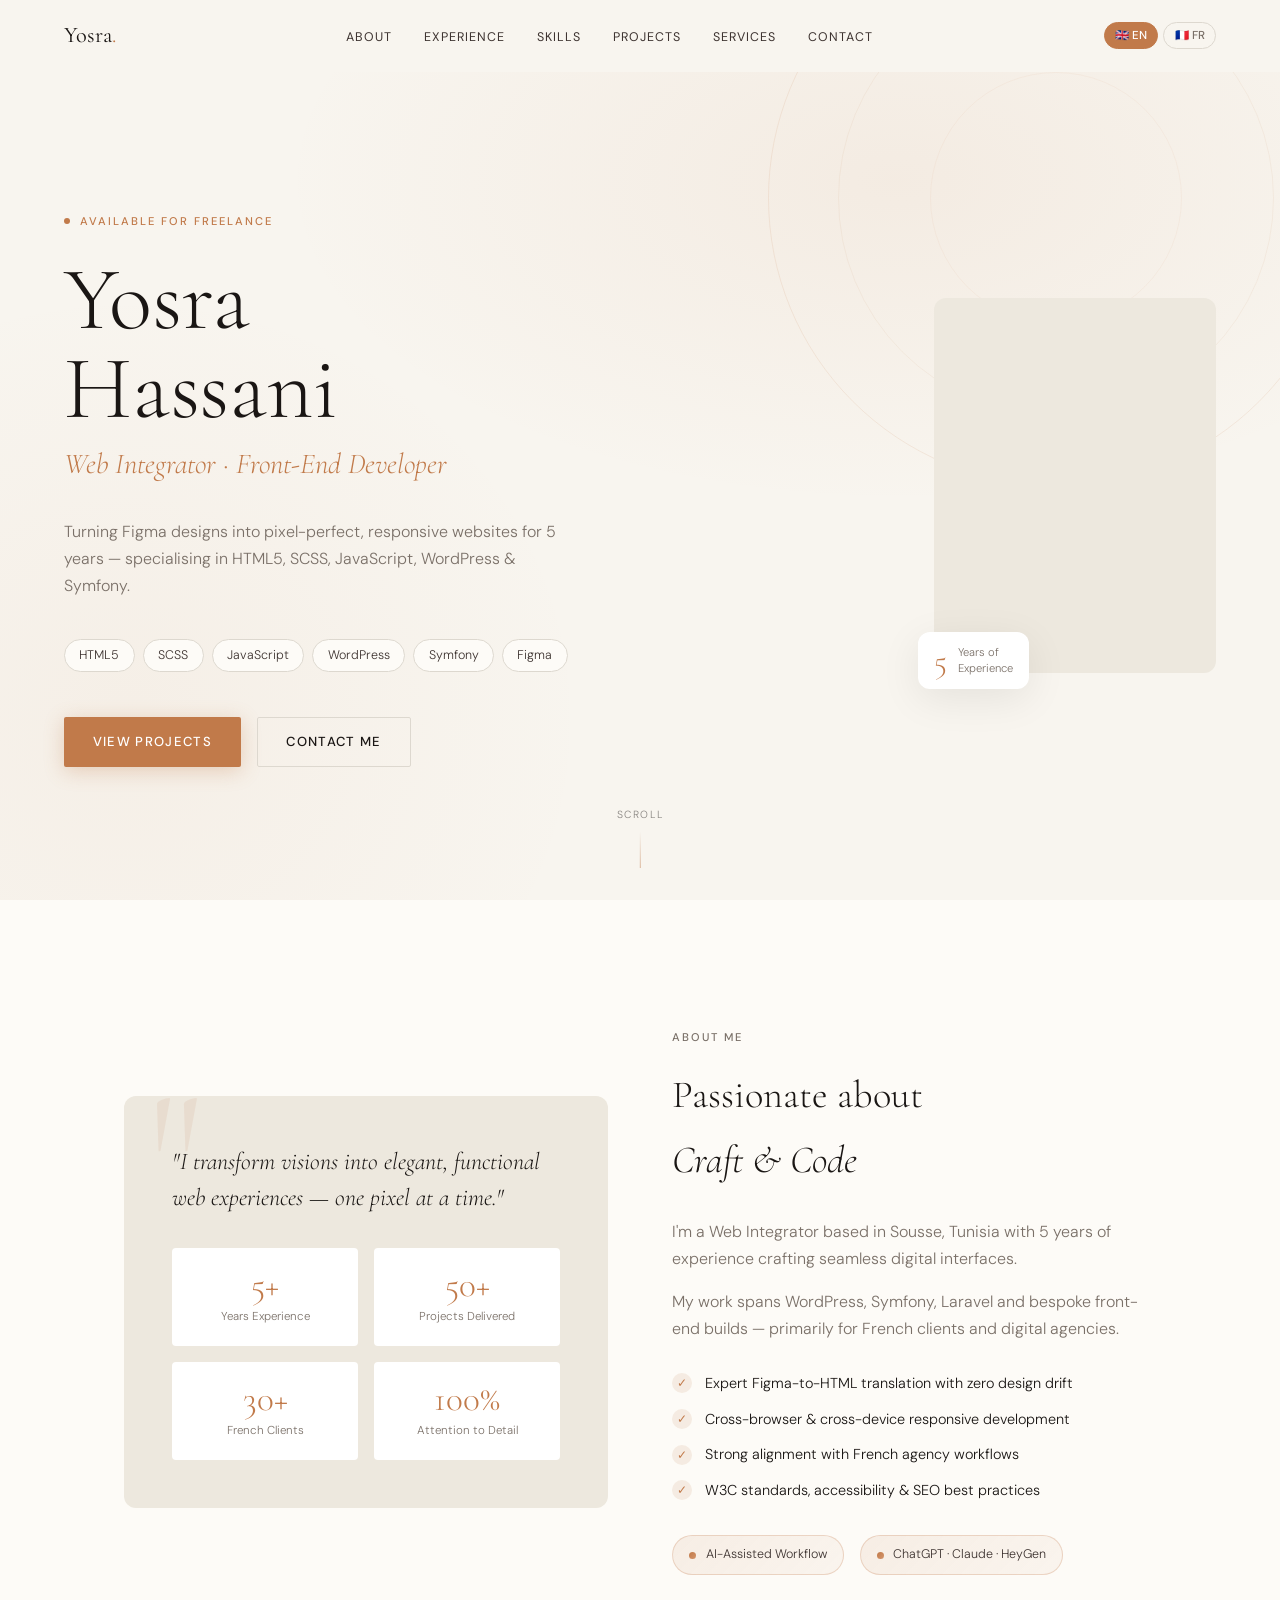
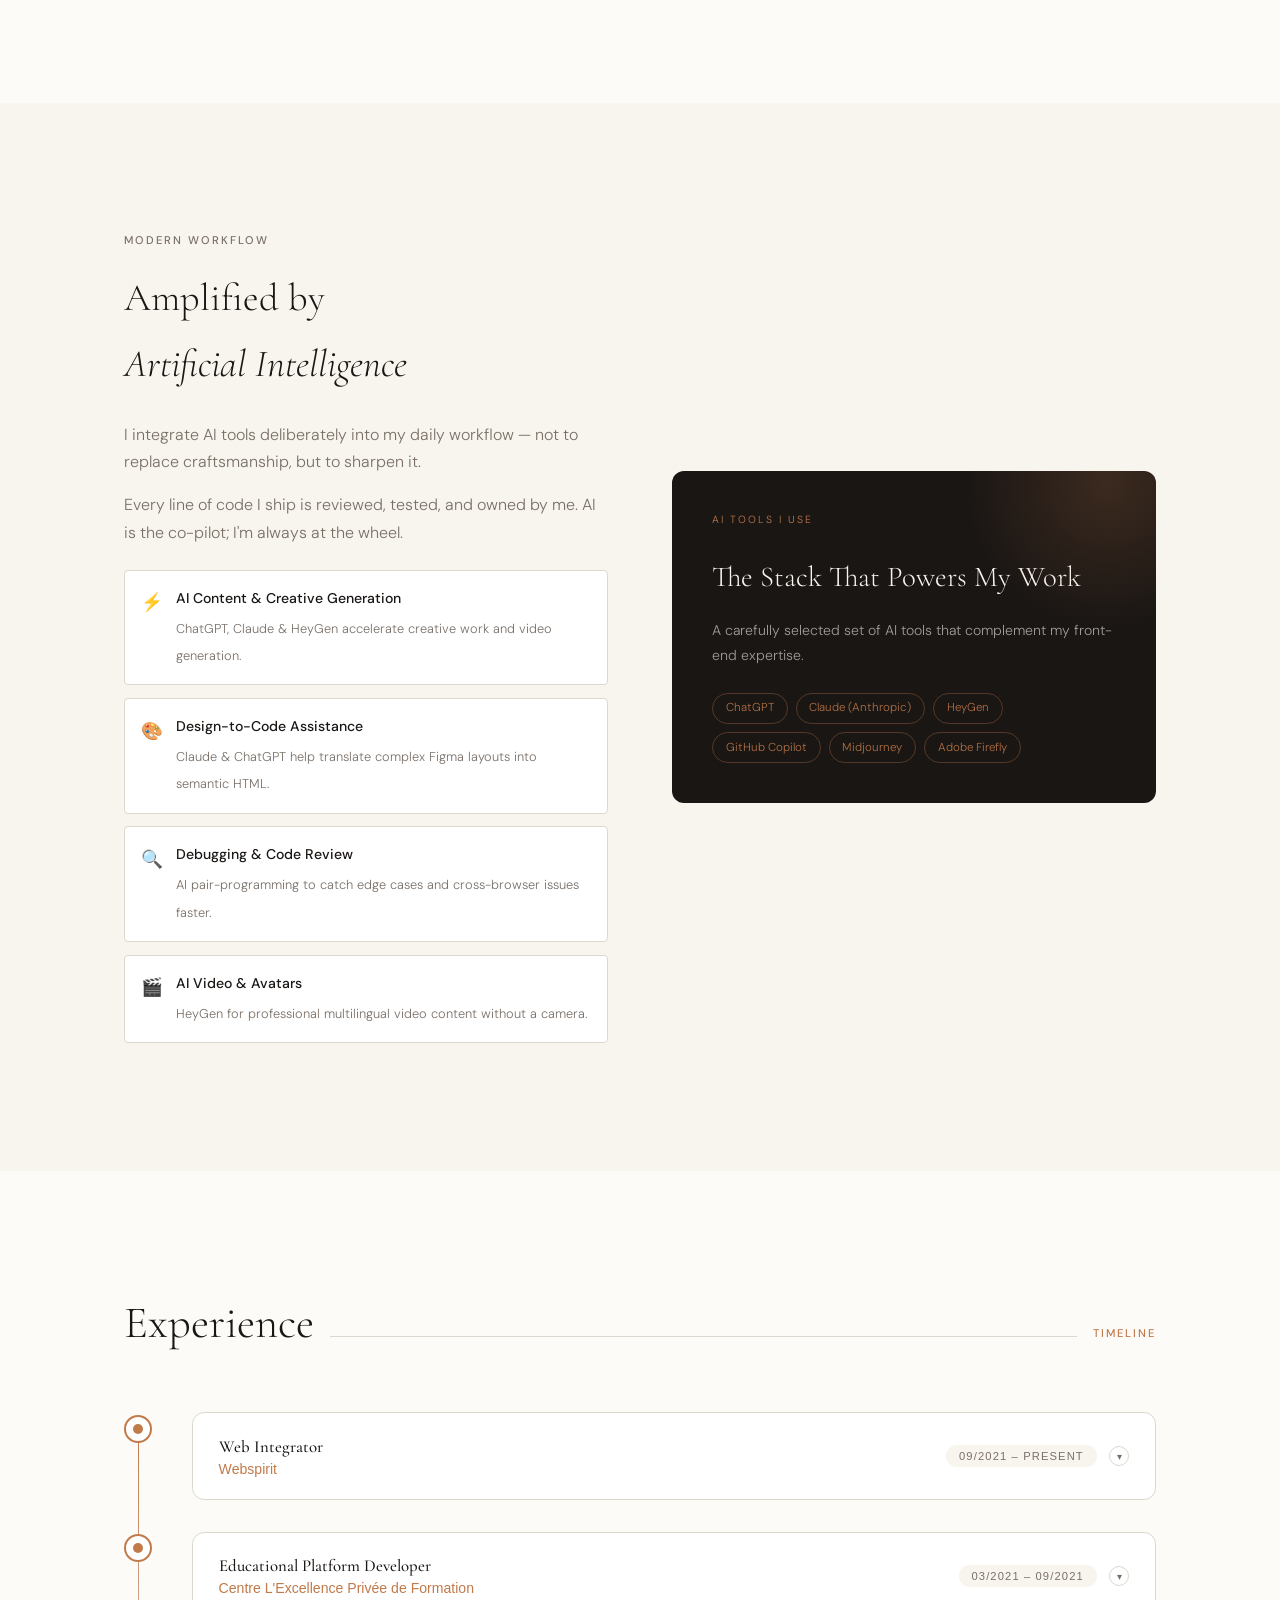
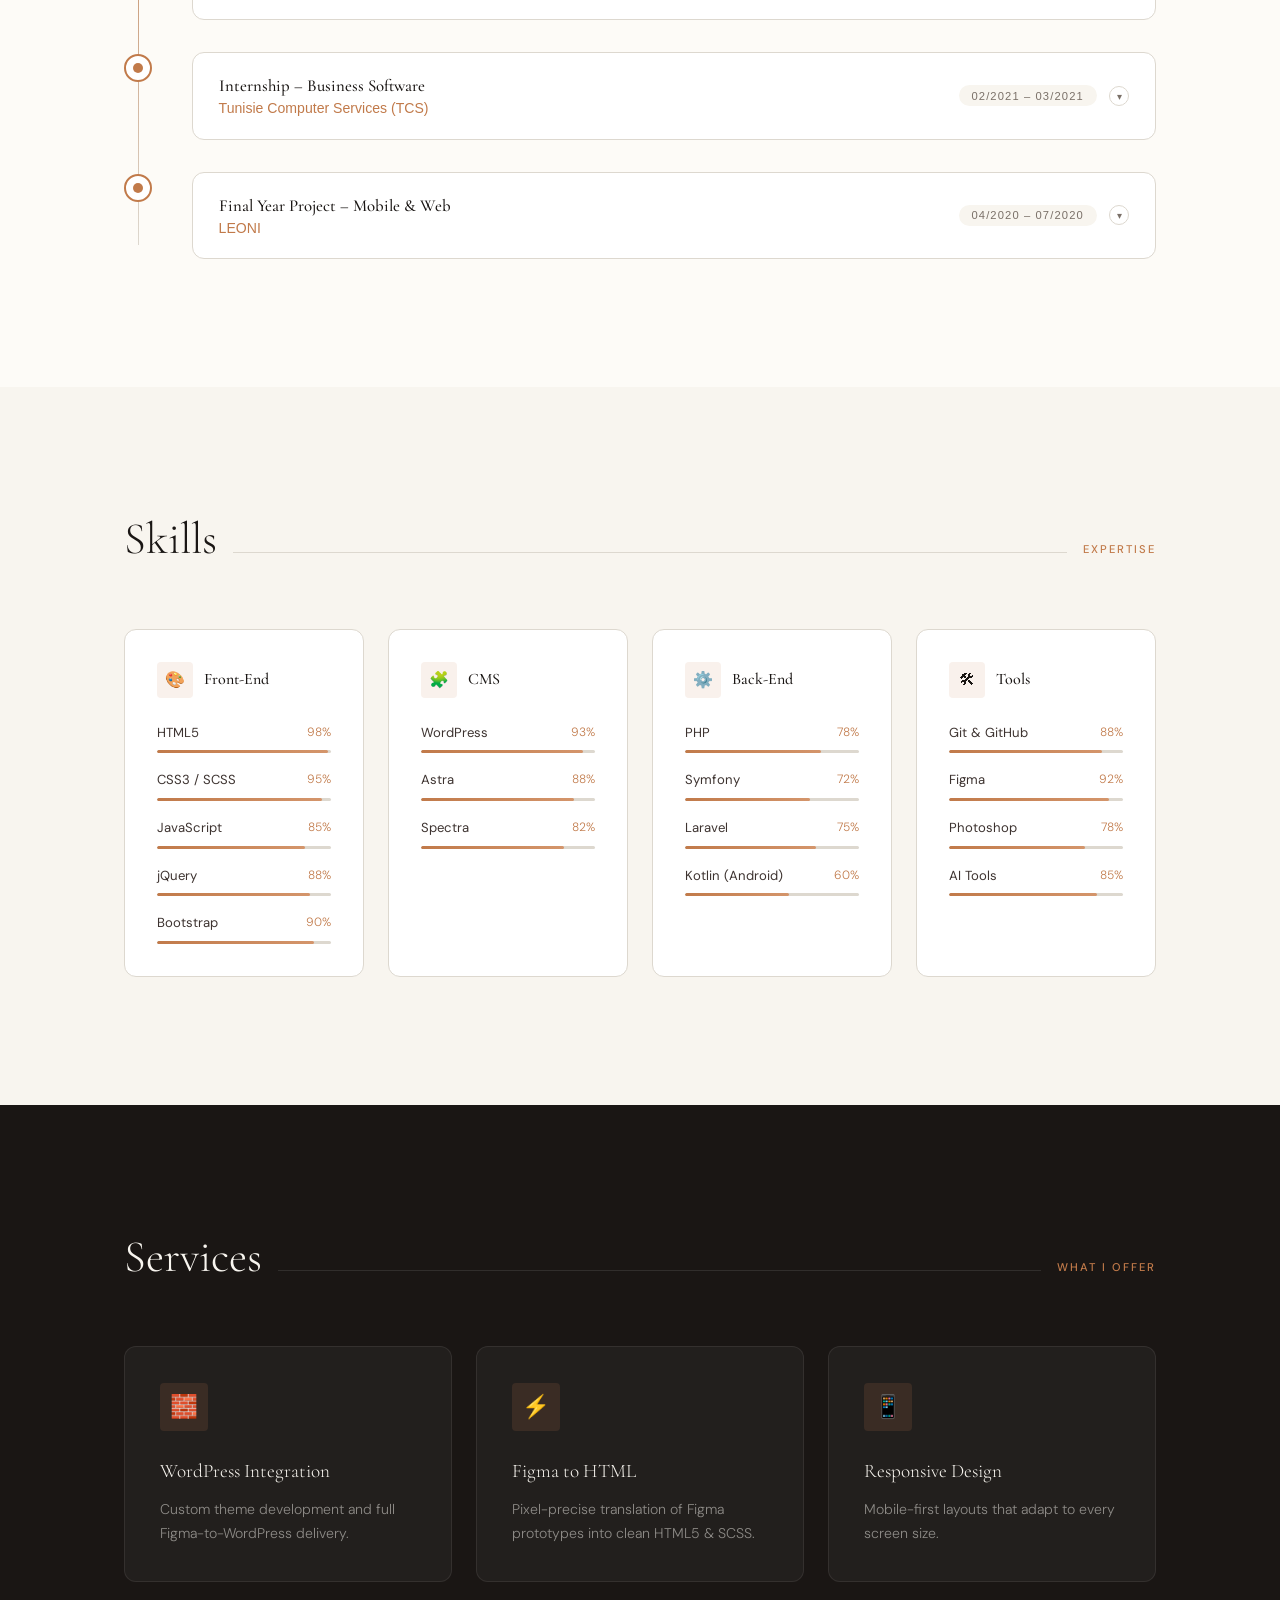
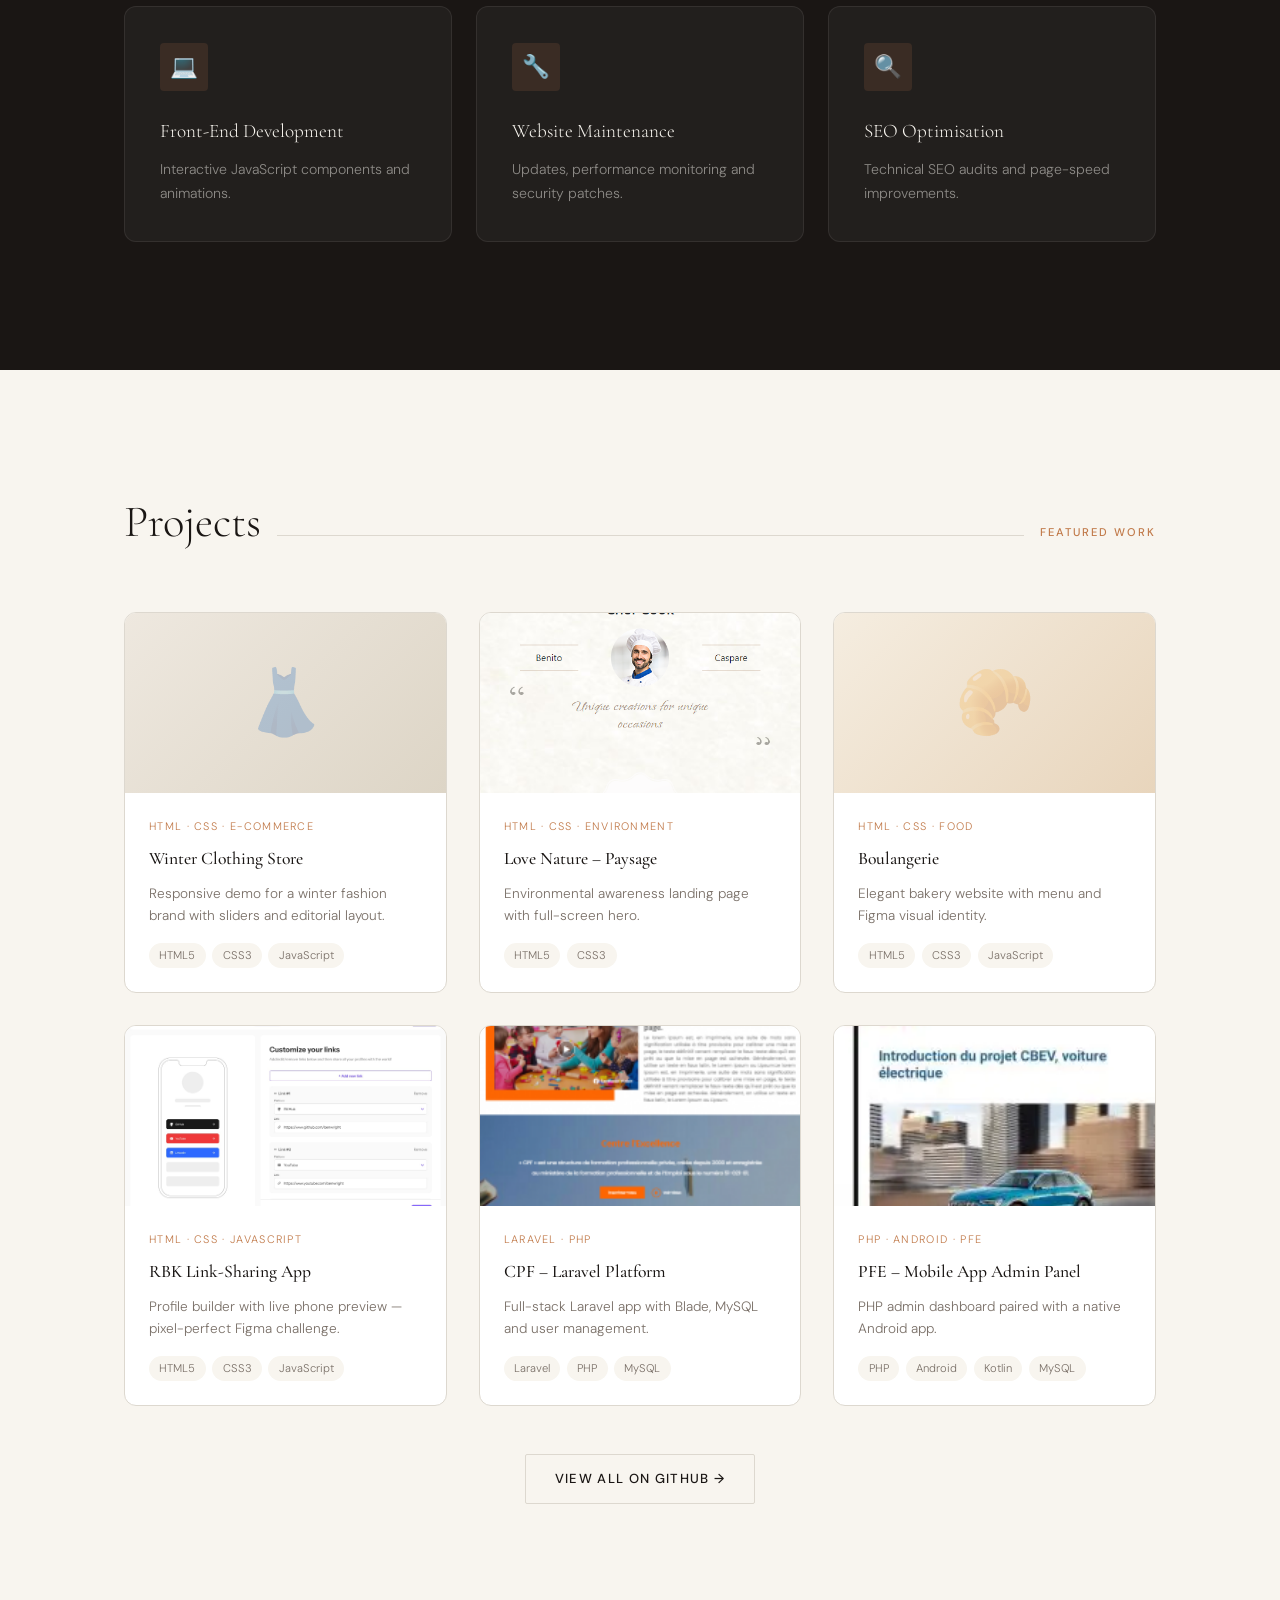
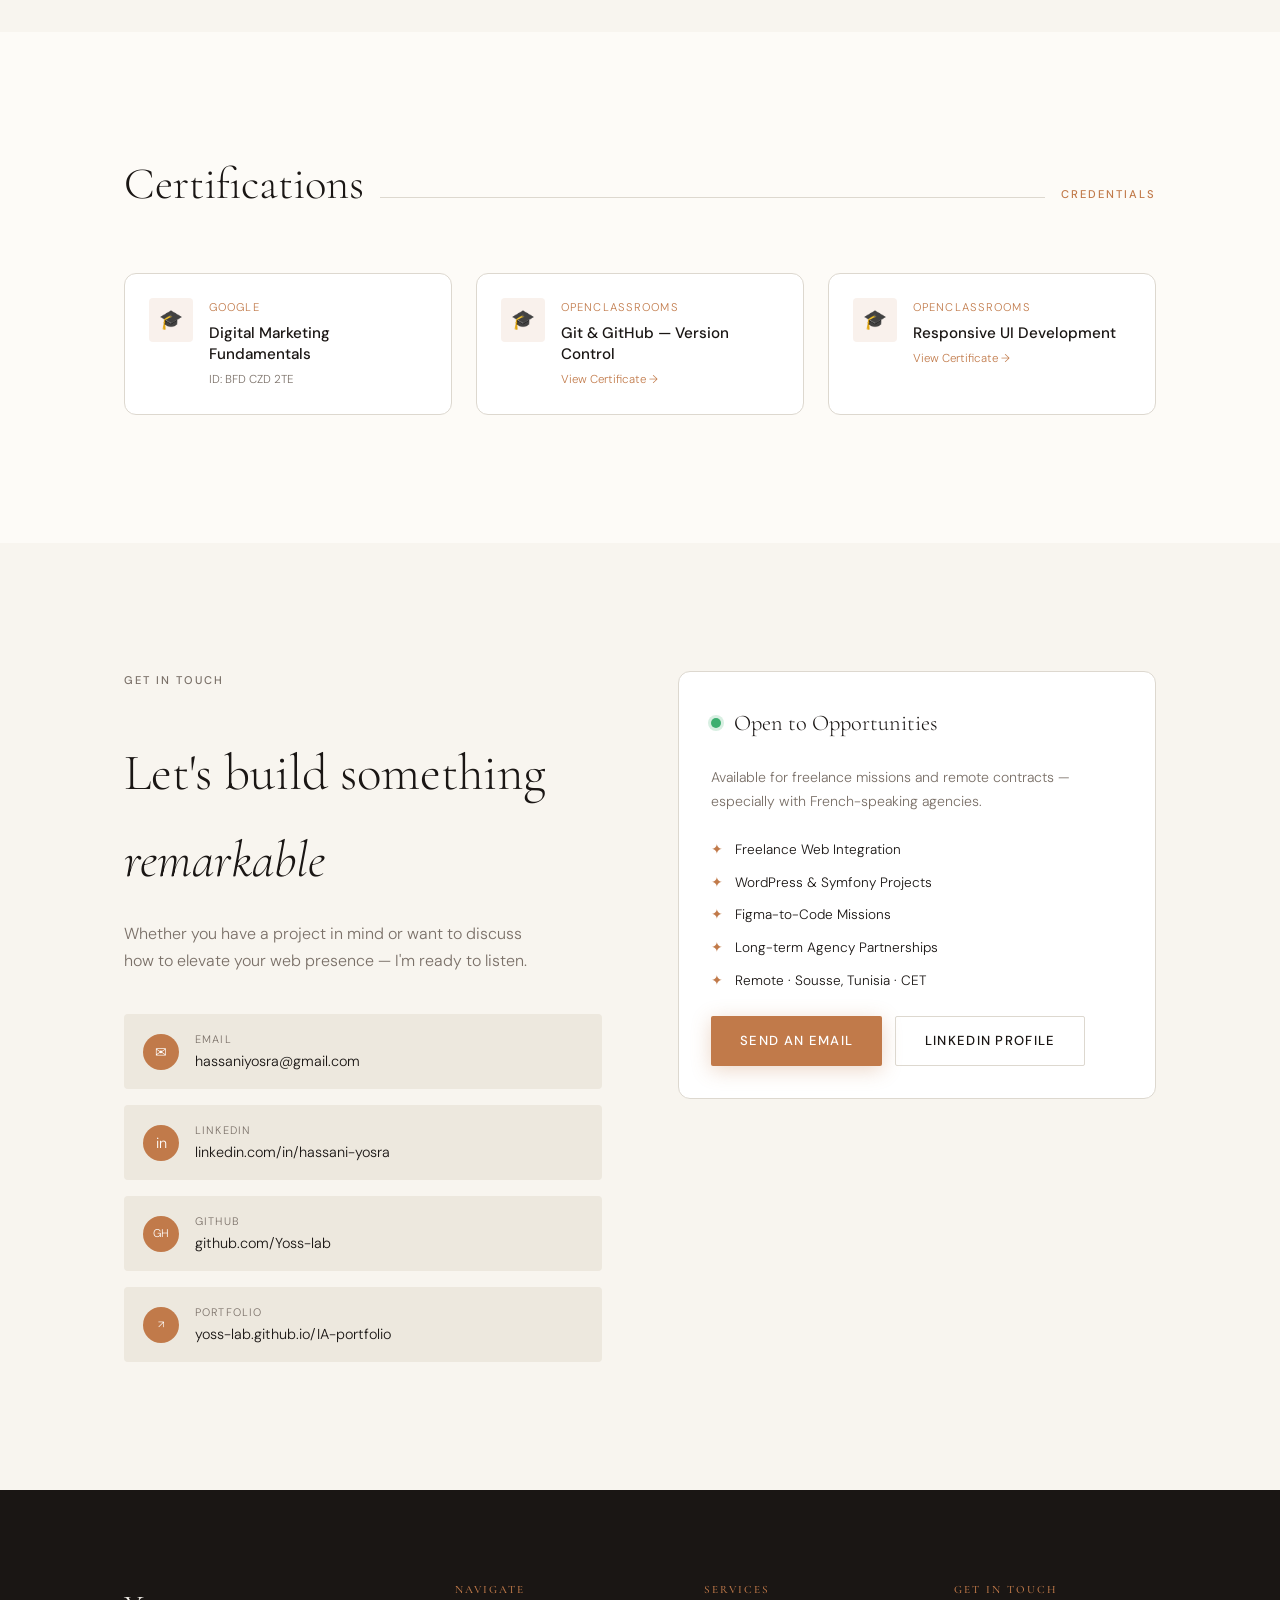
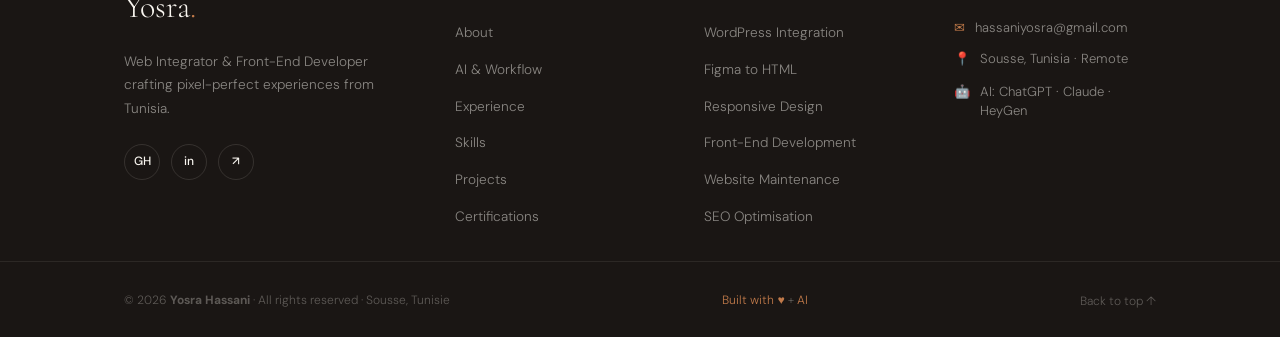
==== commit 68c26237: "new index" ====
--- a/index.html
+++ b/index.html
@@ -1,800 +1,1291 @@
 <!DOCTYPE html>
-<html lang="fr" itemscope  >
-    <head>
-        <!-- Google tag (gtag.js) -->
-        <script async src="https://www.googletagmanager.com/gtag/js?id=G-4JNGWEPJ51"></script>
-        <script>
-        window.dataLayer = window.dataLayer || [];
-        function gtag(){dataLayer.push(arguments);}
-        gtag('js', new Date());
-
-        gtag('config', 'G-4JNGWEPJ51');
-        </script>
-
-        <meta charset="utf-8">
-        <meta name="viewport" content="width=device-width, initial-scale=1">
-
-       
-        <meta name="keywords" content="création site web, Sousse, développement web, portfolio, web design, Yosra Hassani, Hassani Yosra">
-
-        <meta name="subject" content="Portfolio website">
-        
-        <meta name="description" content="Je suis un développeur de sites web basé à Sousse. Spécialisé dans la création de sites web attrayants et fonctionnels pour les entreprises locales. Contactez-moi pour discuter de votre projet.">
-
-        <!-- <meta itemprop="image" content="css/img/slider.jpg"> -->
-        <meta property="og:image" content="https://yoss-lab.github.io/portfolio/img/slider.jpg" />
-        <meta name="robots" content="index,follow">
-        <link rel="canonical" href="https://yoss-lab.github.io/portfolio/">
-
-        <title>Yosra's portfolio | web developer</title>
-
-        <link rel="stylesheet" href="css/main.css">
-        
-        <!--load your compiled CSS (including Font Awesome) -->
-
-        <link rel="stylesheet" href="https://cdnjs.cloudflare.com/ajax/libs/font-awesome/4.7.0/css/font-awesome.min.css">
-          <!-- Fonts -->
-        <link href="https://fonts.googleapis.com/css2?family=Nunito:wght@400;600;700&display=swap" rel="stylesheet">
-        <!-- CSS only -->
-        <link href="https://maxcdn.bootstrapcdn.com/bootstrap/4.0.0-beta.2/css/bootstrap.min.css" rel="stylesheet"/>
-
-        <link href="https://cdn.jsdelivr.net/npm/bootstrap@5.2.2/dist/css/bootstrap.min.css" rel="stylesheet" integrity="sha384-Zenh87qX5JnK2Jl0vWa8Ck2rdkQ2Bzep5IDxbcnCeuOxjzrPF/et3URy9Bv1WTRi" crossorigin="anonymous">
-
-
-
-        <script src="https://code.jquery.com/jquery-3.2.1.slim.min.js" integrity="sha384-KJ3o2DKtIkvYIK3UENzmM7KCkRr/rE9/Qpg6aAZGJwFDMVNA/GpGFF93hXpG5KkN" crossorigin="anonymous"></script>
-        <script src="https://cdn.jsdelivr.net/npm/popper.js@1.12.9/dist/umd/popper.min.js" integrity="sha384-ApNbgh9B+Y1QKtv3Rn7W3mgPxhU9K/ScQsAP7hUibX39j7fakFPskvXusvfa0b4Q" crossorigin="anonymous"></script>
-        <script src="https://cdn.jsdelivr.net/npm/bootstrap@4.0.0/dist/js/bootstrap.min.js" integrity="sha384-JZR6Spejh4U02d8jOt6vLEHfe/JQGiRRSQQxSfFWpi1MquVdAyjUar5+76PVCmYl" crossorigin="anonymous"></script>
-        
-
-        <link rel="stylesheet" href="https://unpkg.com/swiper@7/swiper-bundle.min.css">
-
-        <!-- JavaScript Bundle with Popper -->
-<!--         <script src="https://cdn.jsdelivr.net/npm/bootstrap@5.2.2/dist/js/bootstrap.bundle.min.js" integrity="sha384-OERcA2EqjJCMA+/3y+gxIOqMEjwtxJY7qPCqsdltbNJuaOe923+mo//f6V8Qbsw3" crossorigin="anonymous"></script>
- -->        
-        
-    </head>
-    <body id="index" >
-        <!-- slider -->
-        <section id="slider" class="slider d-flex align-items-center">
-            <div class="cnt">
-                <!-- <div class="bg-icon-slider">
-                    <div id="icon-slider" class="icon-slider"></div>
-                </div> -->
-                <!-- <div class="slogan-slider handwritten text-3xl cursor-pointer">Yosra Hassani</div> -->
-        
-                <div class="title-slider"><span>Hi, </span> <span>I'm </span> <span>Yosra!</span></div>
-                <div class="sub-title-slider">I am a web developer</div> 
-                <div class="text-slider">Good level experience in web design and development knowledge, producing quality work.</div>
-                <!-- <a href="#about" class="btn-get-started scrollto">
-                    <i class="bi bi-chevron-double-down"></i>
-                </a> -->
-            </div>
-        </section>
-        <!-- fin slider -->
-        <!-- header -->
-        <header id="header" class="header">
-
-            <div class="container d-flex align-items-center justify-content-between">
-            <div class="slogan-header handwritten text-3xl cursor-pointer">Yosra Hassani</div>
-
-                <nav class="navbar navbar-expand-md">
-                    <div class="container-fluid">
-                        
-                        <button id="navbar-toggler" class="navbar-toggler" type="button" data-bs-toggle="collapse" data-bs-target="#navbarNavDropdown" aria-controls="navbarNavDropdown" aria-expanded="false" aria-label="Toggle navigation">
-                            <span class="navbar-toggler-icon"></span>
-                        </button>
-                        <div class="collapse navbar-collapse" id="navbarNavDropdown">
-                        <ul class="navbar-nav">
-                            <li class="nav-item"><a class="active" href="#">Home</a></li>
-                            <li class="nav-item"><a href="#about">About</a></li>
-                            <li class="nav-item"><a href="#skills">Skills</a></li>
-                            <li class="nav-item"><a href="#tools">Tools</a></li>
-                            <li class="nav-item"><a href="#work">Education & work</a></li>
-                            <li class="nav-item"><a href="#project">Projects</a></li>
-                            <li class="nav-item"><a href="#widget_linkedin">Linkedin</a></li>
-
-
-                        </ul>
-                        </div>
-                    </div>
-                </nav>
-
-            </div>
-        </header>
-        <!-- fin header -->
-        <main id="main">
-            <!-- about -->
-            <div id="about" class="about justify-content-center align-items-center m-auto">
-                <div class="container d-flex flex-md-row flex-column justify-content-center align-items-center m-auto">
-            
-                    <div class="col-md-5">
-                        
-                        <div class="about-box  text-left">
-                            <h1 class="author-name"><b class="light-color">Full-stack Web Developer ,</b></h1>
-                            <div class="cnt-text">
-                                <p class="width-trait">
-                                with good knowlegde and two years of experience, working in Front-end web technologies and delivering quality work.</p>
-                
-                                <p>I am passionate about improving my coding skills & developing applications & websites.</p>
-                                
-                                <p>In addition, I working with Laravel web back-end framework.</p>
-                                <p>I’m currently learning more about ReactJS.</p>
-                                <p>Working for myself to improve my skills.</p>
-                            </div>
-                        
-                            <!--  <div class="signature-image"><img src="img/signature-image.png.webp" alt="Signature Image"></div>-->
-                            <a class="more-link" href="pdf/resume.html"><b>Resume</b></a>
-                        </div>
-                    </div>
-            
-                    <div class="col-md-7">
-                        <div class="about-image">
-                            <img src="img/slider5.jpg" alt="web developer profile">
-                        </div>
-                    </div>
-                </div>
-               
-            </div>
-            <!-- fin about -->
-
-            <!-- achievements -->
-            <section class="achievement">
-                <div class="about__info">
-                    <div class="item-about">
-                    <span class="about__info-title">02+</span>
-                    <span class="about__info-name">Years <br>
-                        experience</span>
-                    </div>
-                    <div class="item-about">
-                    <span class="about__info-title">05+</span>
-                    <span class="about__info-name">Completed <br>
-                        project</span>
-                    </div>
-                    <div class="item-about">
-                    <span class="about__info-title">03+</span>
-                        <span class="about__info-name">Companies <br> worked</span> 
-                    </div>
-                </div>
-            </section>
-            <!-- fin achievements -->
-           
-            <section class="tech">
-                <!-- skills -->
-            
-                <div id="skills" class="skills">
-                    <div class="container">
-                        <div class="section-title">skills & TECH</div>
-                        <div class="items-view">
-                            <div class="item skill">
-                                <div class="item-image"><img src="img/laravel.png" alt="laravel"></div>
-                                <div class="cnt">
-                                <div class="item-title">Laravel</div>
-                                <div class="item-desc"></div>
-                                </div>
-                            </div>
-                            <div class="item skill">
-                                <div class="item-image"><img src="img/PHP.png" alt="PHP"></div>
-                                <div class="cnt">
-                                <div class="item-title">PHP</div>
-                                
-                                </div>
-                                
-                            </div>
-                            <div class="item skill">
-                                <div class="item-image"><img src="img/JavaScript.png" alt="JavaScript"></div>
-                                <div class="cnt">
-                                <div class="item-title">JavaScript</div>
-                                
-                                </div>
-                            </div>
-                            <div class="item skill">
-                                <div class="item-image"><img src="img/jquery.png" alt="jQuery"></div>
-                                <div class="cnt">
-                                <div class="item-title">jQuery</div>
-                                
-                                </div>
-                            </div>
-                            <div class="item skill">
-                                <div class="item-image"><img src="img/sass.png" alt="Sass"></div>
-                                <div class="cnt">
-                                <div class="item-title">Sass</div>
-                                
-                                </div>
-                                
-                            </div>
-                            <div class="item skill">
-                                <div class="item-image"><img src="img/html2.png" alt="HTML"></div>
-                                <div class="cnt">
-                                <div class="item-title">HTML</div>
-                                
-                                </div>
-                                
-                            </div>
-                            <div class="item skill">
-                                <div class="item-image"><img src="img/bootstrap.png" alt="Bootstrap"></div>
-                                <div class="cnt">
-                                <div class="item-title">Bootstrap</div>
-                                
-                                </div>
-                                
-                            </div>
-                            <div class="item skill">
-                                <div class="item-image"><img src=""></div>
-                                <div class="cnt">
-                                <div class="item-title">SQL</div>
-                                
-                                </div>
-                                
-                            </div>
-                            <div class="item skill">
-                                <div class="item-image"><img src="img/WordPress.png" alt="Wordpress"></div>
-                                <div class="cnt">
-                                <div class="item-title">WordPress</div>
-                                
-                                </div>
-                                
-                            </div>
-                            
-                            <div class="item skill">
-                                <div class="item-image"><img src="img/LaTeX.png" alt="LaTeX"></div>
-                                <div class="cnt">
-                                <div class="item-title">LaTeX</div>
-                                </div>
-                                
-                            </div>
-                            <div class="item skill">
-                                <div class="item-image"><img src=""></div>
-                                <div class="cnt">
-                                <div class="item-title">Beamer</div>
-                                </div>
-                                
-                            </div>
-                            
-                        </div>
-                    </div>
-                </div>
-                <!-- fin skills -->
-                <!-- tools -->
-                <div id="tools" class="tools">
-                    <div class="container">
-                        <div class="section-title">Tools & TECH</div>
-                        <div class="items-view">
-                            <div class="item tool">
-                                <div class="item-image"><img src="img/VScode.png" alt="VScode"></div>
-                                <div class="cnt">
-                                    <div class="item-title">VS code</div>
-                                    <div class="item-desc"></div>
-                                </div>
-                                
-                                
-                            </div>
-                            <div class="item tool">
-                                <div class="item-image"><img src="img/github.png" alt="Github"></div>
-                                <div class="cnt">
-                                    <div class="item-title">GitHub</div>
-                                    <div class="item-desc"></div>
-                                </div>
-                            </div>
-                            <div class="item tool">
-                                <div class="item-image"><img src="img/laragon.png" alt="Laragon"></div>
-                                <div class="cnt">
-                                    <div class="item-title">Laragon</div>
-                                    <div class="item-desc"></div>
-                                </div>
-                            </div>
-                            <div class="item tool">
-                                <div class="item-image"><img src="img/WampServer.png" alt="WampServer" ></div>
-                                <div class="cnt">
-                                    <div class="item-title">Wampx</div>
-                                    <div class="item-desc"></div>
-                                </div>
-                            </div>
-                            <div class="item tool">
-                                <div class="item-image"><img src="img/FileZilla.png" alt="FileZilla" ></div>
-                                <div class="cnt">
-                                    <div class="item-title">FileZilla</div>
-                                    <div class="item-desc"></div>
-                                </div>
-                            </div>
-                            <div class="item tool">
-                                <div class="item-image"><img src="img/AdobePhotoshop.png" alt="Adobe Photoshop" ></div>
-                                <div class="cnt">
-                                <div class="item-title">Adobe photoshop</div>
-                                <div class="item-desc"></div>
-                                </div>
-                                
-                            </div>
-                            
-                            <div class="item tool">
-                                <div class="item-image"><img src="img/studio.webp" alt="Android studio" ></div>
-                                <div class="cnt">
-                                <div class="item-title">Android Studio</div>
-                                <div class="item-desc"></div>
-                                </div>
-                                
-                            </div>
-                            
-                            
-                        </div>
-                    </div>
-                </div>
-                <!-- fin tools --> 
-            </section>
-            <!-- work -->
-            <!-- <section id="work" class="works">
-                <div class="container">
-                    <div class="section-title">Educations & Works</div>
-                    <div class="swiper">
-                        
-                            <div class="items-view swiper-wrapper">
-                                
-                                <div class="swiper-slide">
-                                    <div class="item work">
-                                        <div class="cnt">
-                                            <div class="item-title">Bachelor of Computer Sciences</div>
-                                            <div class="item-desc"> 
-                                                <span><i class="fa fa-calendar"></i>2016 - 2017</span>
-                                            </div>
-                                        </div>
-                                        
-                                        
-                                    </div>
-                                </div>
-                                <div class="swiper-slide">
-                                    <div class="item work ">
-                                        <div class="cnt">
-                                            <div class="item-title">Licence of Computer Sciences</div>
-                                            <div class="item-desc"> 
-                                                <span><i class="fa fa-calendar"></i>2017 - 2020</span>
-                                            </div>
-                                        </div>
-                                        
-                                        
-                                    </div>
-                                </div>
-                                <div class="swiper-slide">
-                                    <div class="item work">
-                                        <div class="cnt">
-                                            <div class="item-title">Internship project end of study <span>LEONI</span></div>
-                                            <div class="item-desc">As part of an internship in the final study project for obtaining a basic computer science degree, Leoni Industries de Mesadine entrusted me with the study, the design and development of a mobile app specifically for its employees and even for app visitors.
-                                                <span><i class="fa fa-calendar"></i>04/2020 - 07/2020</span>
-                                            </div>
-                                        </div>
-                                    </div>
-                                </div>
-                                <div class="swiper-slide">
-                                    <div class="item work">
-                                        <div class="cnt">
-                                            <div class="item-title">Summer internship <span>Tunisie Computer Services</span></div>
-                                            <div class="item-desc"> 
-                                                Team work for the development of payroll software optimization solutions (Web dev)
-
-                                                <span><i class="fa fa-calendar"></i>02/2021 - 03/2021</span>
-                                            </div>
-                                        </div>
-                                        
-                                        
-                                    </div>
-                                </div>
-                                <div class="swiper-slide">
-                                    <div class="item work">
-                                        <div class="cnt">
-                                            <div class="item-title">Computer scientist <span>Private Training Excellence Centre<span></div>
-                                            <div class="item-desc">  
-                                            
-                                            
-                                                <span><i class="fa fa-calendar"></i>03/2021 - 09/2021</span>
-                                            </div>
-                                        </div>
-                                        
-                                        
-                                    </div>
-                                </div>
-                                <div class="swiper-slide">
-                                    <div class="item work slide-card">
-                                        <div class="cnt">
-                                            <div class="item-title">Full-stack Web Developer <span>Webspirit</span></div>
-                                            <div class="item-desc"> 
-                                            
-                                                <span><i class="fa fa-calendar"></i>09/2021 - Présent</span>
-                                            </div>
-                                        </div>
-                                        
-                                        
-                                    </div>
-                                </div>
-                            </div>
-                        <div class="swiper-btn">
-                            <div class="swiper-button-prev"></div>
-                            <div class="swiper-button-next"></div>
-                        </div>
-                       
-                    </div>
-                </div>
-            
-            </section> -->
-              
-            <section id="work" class="works">
-                <div class="section-title">Resume</div>
-                <div class="container d-flex flex-lg-row flex-column justify-content-center m-auto">
-                    
-
-                    <div class="col-lg-6">
-
-                        <div class="section-title">Educations & certifications</div>
-
-                        <div class="items-view ">
-                            <div class="item work">
-                                <!-- <div class="tool-image"><img src="img/VScode.png"></div> -->
-                                <div class="cnt">
-                                    <div class="item-title">Bachelor of Computer Sciences</div>
-                                    <div class="item-desc"> 
-                                        <span><i class="fa fa-calendar"></i>2016 - 2017</span>
-                                    </div>
-                                </div>
-                            </div>
-                        
-                            <div class="item work ">
-                                <!-- <div class="tool-image"><img src="img/VScode.png"></div> -->
-                                <div class="cnt">
-                                    <div class="item-title">Licence of Computer Sciences</div>
-                                    <div class="item-desc"> 
-                                        <span><i class="fa fa-calendar"></i>2017 - 2020</span>
-                                    </div>
-                                </div>
-                            </div>
-
-                            <div class="item work ">
-                                <!-- <div class="tool-image"><img src="img/VScode.png"></div> -->
-                                <div class="cnt">
-                                    <div class="item-title">Build a flexible and adaptive user interface<span>OpenClassrooms</span></div>
-                                    <div class="item-desc"> 
-                                        <div class="img-certif">
-                                            <img src="img/interface-utilisateur-certif.jpg" alt="interface-utilisateur-certif"></div>
-                                        <span><i class="fa fa-calendar"></i>15/02/2020</span>
-                                    </div>
-                                </div>
-                            </div>
-                            <div class="item work ">
-                                <!-- <div class="tool-image"><img src="img/VScode.png"></div> -->
-                                <div class="cnt">
-                                    <div class="item-title">Manage your code with Git and GitHub<span>OpenClassrooms</span></div>
-                                    <div class="item-desc"> 
-                                        <div class="img-certif">
-                                            <img src="img/git-github-certif.jpg" alt="git-github-certif"></div>
-                                        <span><i class="fa fa-calendar"></i>27/07/2021</span>
-                                    </div>
-                                </div>
-                            </div>
-
-                            <div class="item work ">
-                                <!-- <div class="tool-image"><img src="img/VScode.png"></div> -->
-                                <div class="cnt">
-                                    <div class="item-title">Fundamentals of digital marketing interface<span>Google</span></div>
-                                    <div class="item-desc"> 
-                                        <div class="img-certif">
-                                            <img src="img/digital-marketing-certif.jpg" alt="digital-marketing-certif">
-                                        </div>
-                                        <span><i class="fa fa-calendar"></i>19/05/2023</span>
-                                    </div>
-                                </div>
-                            </div>
-                        </div>
-
-                    </div>
-                        
-                    <div class="col-lg-6">
-                        <div class="section-title">Works</div>
-                        <div class="items-view ">
-                            <div class="item work">
-                                <!-- <div class="tool-image"><img src="img/VScode.png"></div> -->
-                                <div class="cnt">
-                                    <div class="item-title">Internship project end of study <span>LEONI</span></div>
-                                    <div class="item-desc">As part of an internship in the final study project for obtaining a basic computer science degree, Leoni ..
-                                        <span><i class="fa fa-calendar"></i>04/2020 - 07/2020</span>
-                                    </div>
-                                </div>
-                            </div>
-                        
-                            <!-- Industries de Mesadine entrusted me with the study, the design and development of a mobile app specifically for its employees and even for app visitors. -->
-                        
-                            <div class="item work">
-                                <!-- <div class="tool-image"><img src="img/VScode.png"></div> -->
-                                <div class="cnt">
-                                    <div class="item-title">Summer internship <span>Tunisie Computer Services</span></div>
-                                    <div class="item-desc"> 
-                                        Team work for the development of payroll software optimization solutions (Web dev)
-
-                                        <span><i class="fa fa-calendar"></i>02/2021 - 03/2021</span>
-                                    </div>
-                                </div>
-                                
-                                
-                            </div>
-                        
-                        
-                            <div class="item work">
-                                <!-- <div class="tool-image"><img src="img/VScode.png"></div> -->
-                                <div class="cnt">
-                                    <div class="item-title">Computer scientist <span>Private Training Excellence Centre<span></div>
-                                    <div class="item-desc">  
-                                    
-                                    
-                                        <span><i class="fa fa-calendar"></i>03/2021 - 09/2021</span>
-                                    </div>
-                                </div>
-                                
-                                
-                            </div>
-                        
-                        
-                            <div class="item work slide-card">
-                                <!-- <div class="tool-image"><img src="img/VScode.png"></div> -->
-                                <div class="cnt">
-                                    <div class="item-title">Full-stack Web Developer <span>Webspirit</span></div>
-                                    <div class="item-desc"> 
-                                    
-                                        <span><i class="fa fa-calendar"></i>09/2021 - Présent</span>
-                                    </div>
-                                </div>
-                                
-                                
-                            </div>
-                        
-                        </div>
-                    </div>
-                        
-                       
-                 
-                </div>
-            
-            </section>
-            <!-- fin work -->
-           
-            <!-- certifications -->
-            <!-- fin certifications -->
-            
-            
-            <!-- projects -->
-            <section id="project" class="projects">
-                <div class="container">
-                    <div class="section-title">Projects</div>
-                    <div class="items-view">
-
-                        
-                        <div class="item skill">
-                            <div class="item-image">
-                                <div class="img-left"><img src="img/rbk-challenge1.jpg" alt="Front-end challenge"></div>
-                                <div class="img-right"><img src="img/rbk-challenge2.jpg" alt="Front-end challenge"></div>
-                                <div class="img-right"><img src="img/rbk-challenge3.png" alt="Front-end challenge"></div>
-                            </div>
-                            <!-- <div class="item-btn-soon"><a href="#">SOON</a></div> -->
-                            <div class="cnt">
-                                <div class="item-title">RBK Front-end challenge</div>
-                                <div class="item-desc">Front-end solution for a link sharing application</div>
-                                <div class="item-hashtag">
-                                    <span>#HTML</span>
-                                    <span>#Sass</span>
-                                    <span>#JQuery</span>
-                                    <span>#Bootstrap</span>
-                                </div>
-                                <div class="item-btn">
-                                    <a href="https://github.com/Yoss-lab/rbk-front-end-challange/tree/gh-pages" aria-label="Visit source code of RBK Front-end challenge"><i class="fa fa-github"></i></a>
-                                    <a href="https://yoss-lab.github.io/rbk-front-end-challange/?#" aria-label="Visit RBK Front-end page"><i class="fa fa-eye"></i></a>
-                                    <a class="btn" href="details/rbk-challenge.html" aria-label="Read more about RBK Front-end page" >Read more</a>
-                                </div>
-                                
-                            </div>
-                        </div>
-
-
-
-                        <div class="item skill">
-                            <div class="item-image">
-                                <div class="img-left"><img src="img/boulangerie-site.png" alt="Descktop view of bakery website"></div>
-                                <div class="img-right"><img src="img/boulangerie-mobile7.png" alt="Mobile view of bakery website"></div>
-                                <div class="img-right"><img src="img/boulangerie-mobile5.png" alt="Mobile view of bakery website"></div>
-                            </div>
-                            <!-- <div class="item-btn-soon"><a href="#">SOON</a></div> -->
-                            <div class="cnt">
-                                <div class="item-title">Bakery website</div>
-                                <div class="item-desc">The project involved developing a website for a bakery. The initial mock-up was ..</div>
-                                <div class="item-hashtag">
-                                    <span>#HTML</span>
-                                    <span>#Sass</span>
-                                    <span>#JavaScript</span>
-                                    <span>#Bootstrap</span>
-                                </div>
-                                <div class="item-btn">
-                                    <a href="https://github.com/Yoss-lab/boulangerie" aria-label="Visit source code of Bakery website"><i class="fa fa-github"></i></a>
-                                    <a href="https://yoss-lab.github.io/boulangerie/" aria-label="Visit Bakery website"><i class="fa fa-eye"></i></a>
-                                    <a class="btn" href="details/boulangerie.html" aria-label="Read ford more about Bakery website" >Read more</a>
-                                </div>
-                                
-                            </div>
-                        </div>
-
-
-                        <div class="item skill">
-                            <div class="item-image">
-                                <div class="img-left"><img src="img/portfolio-descktop.png" alt="Descktop view of portfolio website"></div>
-                                <div class="img-right"><img src="img/portfolio-mobil.png" alt="Mobile view of portfolio website"></div>
-                            </div>
-                            <!-- <div class="item-btn-soon"><a href="#">SOON</a></div> -->
-                            <div class="cnt">
-                                <div class="item-title">Portfolio web site</div>
-                                <div class="item-desc">Portfolio website which include all my personal details, resume, my projects ...</div>
-                                <div class="item-hashtag">
-                                    <span>#HTML</span>
-                                    <span>#Sass</span>
-                                    <span>#JavaScript</span>
-                                    <span>#Bootstrap</span>
-                                </div>
-                                <div class="item-btn">
-                                    <a href="https://github.com/Yoss-lab/portfolio" aria-label="Visit source code of Portfolio website"><i class="fa fa-github"></i></a>
-                                    <a href="https://yoss-lab.github.io/portfolio/" aria-label="Visit Portfolio website"><i class="fa fa-eye"></i></a>
-                                    <a class="btn" href="details/portfolio.html" aria-label="Read ford more about Portfolio website">Read more</a>
-                                </div>
-                                
-                            </div>
-                        </div>
-                    
-                     
-                        <div class="item skill">
-                            <div class="item-image">
-                                <div class="img-left"><img src="img/leoni5.jpg" alt="Login page of Mobile App"></div>
-                                <div class="img-left"><img src="img/leoni4.jpg" alt="Mobile App"></div>
-                                <div class="img-right"><img src="img/leoni2.jpg" alt="Apply jobs offer page for Mobile App"></div>
-                                <div class="img-right"><img src="img/leoni3.jpg" alt="History page for Mobile App"></div>
-                            </div>
-                            <div class="cnt">
-                                <div class="item-title">Mobile App</div>
-                                <div class="item-desc">
-                                    
-                                    An Android application to manage leave, apply for job offers/internships and k...</div>
-                                <div class="item-hashtag">
-                                    <span>#Java</span> 
-                                    <span>#XML</span> 
-                                    <span>#PHP</span>
-                                    <span>#HTML</span>
-                                    <span>#JavaScript</span>
-                                    <span>#Bootstrap</span>
-                                </div>
-                                <div class="item-btn">
-                                    <a href="https://github.com/Yoss-lab/Android-app" aria-label="Visit source code of Front-end Moblile application"><i class="fa fa-github"></i></a>
-                                    <a class="rose" href="https://github.com/Yoss-lab/PFE-html-css-php-" aria-label="Visit source code of back-end Mobile apllication"><i class="fa fa-github"></i></a>
-                                    <a class="btn" href="details/leoni.html" aria-label="Read more about Mobile application">Read more</a>
-                                </div>
-                                <!-- <div class="item-btn-soon"><a href="#">SOON</a></div> -->
-                            </div>
-                        </div>
-                    
-                     
-                        <div class="item skill">
-                            <div class="item-image">
-                                <div class="img-left"><img src="img/cpf11.png" alt="Descktop view of Excellence education website"></div>
-                                <div class="img-right"><img src="img/cpf-mobile1.png" alt="Mobile view of Excellence education website"></div>
-                            </div>
-                            <!-- <div class="item-btn-soon"><a href="#">SOON</a></div> -->
-                            <div class="cnt">
-                                <div class="item-title">Excellence Education</div>
-                                <div class="item-desc">E-learning web site managed by a web interface (back-office) for ...</div>
-                                <div class="item-hashtag">
-                                    <span>#Laravel</span> 
-                                    <span>#HTML</span> 
-                                    <span>#CSS</span>
-                                    <span>#JavaScript</span>
-                                    <span>#Bootstrap</span>
-                                </div>
-                                <div class="item-btn">
-                                    <a href="https://github.com/Yoss-lab/cpf" aria-label="Visit source code of Excellence educattion website"><i class="fa fa-github"></i></a>
-                                    <a href="https://yosrahassani.ovh/" aria-label="Visit Excellence educattion"><i class="fa fa-eye"></i></a>
-                                </div>
-                                
-                            </div>
-                        </div>
-                    
-                        
-                    </div>
-            
-            
-                </div>
-            </section>
-            <!-- fin projects -->
-            <section id="widget_linkedin" class="widget">
-                <div class="container">
-                    <div class="section-title">View me on LinkedIn</div>
-                    
-                    <!-- <script src="https://platform.linkedin.com/badges/js/profile.js" async defer type="text/javascript"></script>
-                    <div class="badge-base LI-profile-badge" data-locale="fr_FR" data-size="large" data-theme="light" data-type="HORIZONTAL" data-vanity="hassani-yossra-14878015a" data-version="v1"></div> -->              
-                    <!-- <a class="badge-base__link LI-simple-link" href="https://tn.linkedin.com/in/hassani-yossra-14878015a?trk=profile-badge">Hassani yossra</a> </div>-->
-                    <iframe src='https://widgets.sociablekit.com/linkedin-profile-posts/iframe/188928' frameborder='0' width='100%' height='1000'></iframe>
-                </div>
-            </section>
-            <!-- footer -->
-            <footer class="footer row m-auto align-items-center justify-content-center">
-
-                <div class="contact col-sm-12 row m-auto align-items-center justify-content-center pt-3 pb-1">
-                    <div class="container top-footer align-items-center justify-content-around">
-            
-                        <div class="item-footer align-items-center justify-content-center">
-                            <div class="section-title">Something in mind Lets talk</div>
-                            <ul class="social-icons">
-                                <li><a href="mailto:hassaniyosra@gmail.com" aria-label="Send an e-mail"><i class="fa fa-envelope"></i></i></a></li>
-                                <li><a href="tel:20706307" aria-label="Call the developer for moe details"><i class="fa fa-phone"></i></a></li>
-                            </ul>
-                        </div>
-                        <div class="item-footer align-items-center justify-content-center">
-                            <div class="section-title">Find me on</div>
-                            <ul class="social-icons">
-                                <li><a href="https://github.com/Yoss-lab" aria-label="Visit Github acount"><i class="fa fa-github"></i></i></a></li>
-                                <li><a href="https://www.linkedin.com/in/hassani-yossra-14878015a/" aria-label="Visit linkedin acount"><i class="fa fa-linkedin"></i></a></li>
-                            </ul>
-                        </div>
-                    </div>
-                </div>
-            
-                <div class="copyright col-sm-12 row m-auto align-items-center justify-content-center">
-                    <div class="container">
-            
-                        <div class="section-title">Copyright © 2022 Yosra Hassani</div>
-                    </div>
-                </div>
-            
-            </footer>
-            <!-- FIN footer -->
-            
-        </main>
-
-
-        <script src="js/main.js" ></script>
-       <!--  <script src="http://cdnjs.cloudflare.com/ajax/libs/gsap/1.18.0/TweenMax.min.js"></script> -->
-
-        <script src="https://cdnjs.cloudflare.com/ajax/libs/gsap/2.0.2/TweenMax.min.js"></script>
-        
-       
-
-        <!-- JavaScript Bundle with Popper -->
-        <script src="https://cdnjs.cloudflare.com/ajax/libs/hammer.js/2.0.8/hammer.min.js" integrity="sha512-UXumZrZNiOwnTcZSHLOfcTs0aos2MzBWHXOHOuB0J/R44QB0dwY5JgfbvljXcklVf65Gc4El6RjZ+lnwd2az2g==" crossorigin="anonymous" referrerpolicy="no-referrer"></script>
-<script src="https://cdn.jsdelivr.net/npm/bootstrap@5.2.3/dist/js/bootstrap.bundle.min.js" integrity="sha384-kenU1KFdBIe4zVF0s0G1M5b4hcpxyD9F7jL+jjXkk+Q2h455rYXK/7HAuoJl+0I4" crossorigin="anonymous"></script>
-<script src="https://unpkg.com/swiper@7/swiper-bundle.min.js"></script>
-<script src="https://cdnjs.cloudflare.com/ajax/libs/gsap/3.0.5/gsap.min.js"></script>
-    <script>
-        const swiper = new Swiper('.swiper', {
-            navigation: {
-                nextEl: '.swiper-button-next',
-                prevEl: '.swiper-button-prev',
-            },
-
-            // Default parameters
-            slidesPerView: 1,
-            loop: true,
-            //Duration of transition between slides (in ms)
-            speed: 5000,
-            autoplay: {
-                delay: 1000,
-            },
-            //parameter for center active slide 
-            centeredSlides: true,
-            // Responsive breakpoints
-            breakpoints: {
-                // when window width is >= 320px
-                /* 320: {
-                    slidesPerView: 1,
-                    spaceBetween: 20
-                }, */
-                // when window width is >= 480px
-                480: {
-                    slidesPerView: 1,
-                },
-                // when window width is >= 640px
-                640: {
-                    slidesPerView: 3,
-                }
-            }
-        })
-    </script>
-
-    </body>
-</html>
+<html lang="fr" prefix="og: https://ogp.me/ns#">
+<head>
+<meta charset="UTF-8"/>
+<meta name="viewport" content="width=device-width,initial-scale=1.0"/>
+
+<!-- ═══════════════════════════════════════════════════════
+     SEO PRIMAIRE – Recherche par nom "Yosra Hassani"
+═══════════════════════════════════════════════════════ -->
+
+<!-- TITLE : nom complet + métier + lieu (60 car. max) -->
+<title>Yosra Hassani – Intégratrice Web | Sousse, Tunisie</title>
+
+<!-- DESCRIPTION : 150 car., nom en premier, naturelle -->
+<meta name="description" content="Yosra Hassani, intégratrice web et développeuse front-end basée à Sousse, Tunisie. 5 ans d'expérience en HTML5, SCSS, WordPress, Symfony et Figma-to-HTML. Disponible en freelance pour agences et entreprises."/>
+
+<!-- KEYWORDS : toutes variantes du nom + compétences -->
+<meta name="keywords" content="Yosra Hassani, Hassani Yosra, hassani yosra web, yosra hassani développeuse, yosra hassani portfolio, yosra hassani intégratrice web, yosra hassani Sousse, yosra hassani Tunisie, yosra hassani WordPress, yosra hassani freelance, intégratrice web Sousse, développeuse front-end Tunisie, création site web Sousse, Figma to HTML, WordPress freelance, SCSS developer Tunisia"/>
+
+<meta name="author" content="Yosra Hassani"/>
+<meta name="subject" content="Portfolio professionnel – Yosra Hassani, Intégratrice Web"/>
+<meta name="copyright" content="Yosra Hassani 2026"/>
+<meta name="robots" content="index, follow, max-snippet:-1, max-image-preview:large, max-video-preview:-1"/>
+<meta name="revisit-after" content="7 days"/>
+<meta name="language" content="French, English"/>
+
+<!-- GEO : ancrage local Sousse pour recherches locales -->
+<meta name="geo.region" content="TN-51"/>
+<meta name="geo.placename" content="Sousse, Tunisie"/>
+<meta name="geo.position" content="35.8254;10.6360"/>
+<meta name="ICBM" content="35.8254, 10.6360"/>
+
+<!-- CANONICAL : URL officielle unique -->
+<link rel="canonical" href="https://yoss-lab.github.io/IA-portfolio/"/>
+<link rel="sitemap" type="application/xml" title="Sitemap" href="https://yoss-lab.github.io/IA-portfolio/sitemap.xml"/>
+
+<!-- ALTERNATE LANGUAGES -->
+<link rel="alternate" hreflang="fr" href="https://yoss-lab.github.io/IA-portfolio/"/>
+<link rel="alternate" hreflang="en" href="https://yoss-lab.github.io/IA-portfolio/"/>
+<link rel="alternate" hreflang="x-default" href="https://yoss-lab.github.io/IA-portfolio/"/>
+
+<!-- ═══════════════════════════════════════════════════════
+     OPEN GRAPH – Partage LinkedIn / Facebook / WhatsApp
+     (LinkedIn est clé pour les recruteurs cherchant "Yosra Hassani")
+═══════════════════════════════════════════════════════ -->
+<meta property="og:type" content="profile"/>
+<meta property="og:profile:first_name" content="Yosra"/>
+<meta property="og:profile:last_name" content="Hassani"/>
+<meta property="og:profile:username" content="Yoss-lab"/>
+<meta property="og:url" content="https://yoss-lab.github.io/IA-portfolio/"/>
+<meta property="og:title" content="Yosra Hassani – Intégratrice Web & Développeuse Front-End"/>
+<meta property="og:description" content="Portfolio de Yosra Hassani — 5 ans d'expérience en intégration web, WordPress, Figma-to-HTML et Symfony. Basée à Sousse, disponible en freelance."/>
+<meta property="og:image" content="https://yoss-lab.github.io/portfolio/img/slider5.jpg"/>
+<meta property="og:image:secure_url" content="https://yoss-lab.github.io/portfolio/img/slider5.jpg"/>
+<meta property="og:image:width" content="1200"/>
+<meta property="og:image:height" content="630"/>
+<meta property="og:image:alt" content="Yosra Hassani – Intégratrice Web, Sousse Tunisie"/>
+<meta property="og:locale" content="fr_TN"/>
+<meta property="og:locale:alternate" content="en_US"/>
+<meta property="og:site_name" content="Yosra Hassani – Portfolio"/>
+
+<!-- ═══════════════════════════════════════════════════════
+     TWITTER / X CARD
+═══════════════════════════════════════════════════════ -->
+<meta name="twitter:card" content="summary_large_image"/>
+<meta name="twitter:site" content="@YossLab"/>
+<meta name="twitter:creator" content="@YossLab"/>
+<meta name="twitter:title" content="Yosra Hassani – Intégratrice Web & Développeuse Front-End"/>
+<meta name="twitter:description" content="Portfolio de Yosra Hassani · WordPress · Figma-to-HTML · SCSS · Symfony · Freelance Tunisie"/>
+<meta name="twitter:image" content="https://yoss-lab.github.io/portfolio/img/slider5.jpg"/>
+<meta name="twitter:image:alt" content="Yosra Hassani – Portfolio Intégratrice Web"/>
+
+<!-- ═══════════════════════════════════════════════════════
+     SCHEMA.ORG – Person (le plus important pour le Knowledge Panel Google)
+     Quand quelqu'un cherche "Yosra Hassani", Google affiche
+     un panneau latéral avec photo + infos si Person est bien renseigné
+═══════════════════════════════════════════════════════ -->
+<script type="application/ld+json">
+{
+  "@context": "https://schema.org",
+  "@type": "Person",
+  "@id": "https://yoss-lab.github.io/IA-portfolio/#person",
+  "name": "Yosra Hassani",
+  "alternateName": ["Hassani Yosra", "Yosra Hassani développeuse", "Yoss-lab"],
+  "givenName": "Yosra",
+  "familyName": "Hassani",
+  "jobTitle": "Intégratrice Web & Développeuse Front-End",
+  "description": "Développeuse web avec 5 ans d'expérience dans l'intégration et le développement d'applications web. Spécialisée en HTML5, CSS3, SCSS, JavaScript, WordPress et Symfony. Basée à Sousse, Tunisie.",
+  "url": "https://yoss-lab.github.io/IA-portfolio/",
+  "image": {
+    "@type": "ImageObject",
+    "url": "https://yoss-lab.github.io/portfolio/img/slider5.jpg",
+    "caption": "Yosra Hassani – Intégratrice Web, Sousse Tunisie"
+  },
+  "email": "hassaniyosra@gmail.com",
+  "address": {
+    "@type": "PostalAddress",
+    "addressLocality": "Sousse",
+    "addressRegion": "Sousse Governorate",
+    "addressCountry": "TN"
+  },
+  "nationality": "Tunisian",
+  "knowsLanguage": [
+    {"@type": "Language", "name": "Arabic", "alternateName": "ar"},
+    {"@type": "Language", "name": "French", "alternateName": "fr"},
+    {"@type": "Language", "name": "English", "alternateName": "en"}
+  ],
+  "hasCredential": [
+    {
+      "@type": "EducationalOccupationalCredential",
+      "name": "Fondamentaux du marketing numérique",
+      "credentialCategory": "Certificate",
+      "recognizedBy": {"@type": "Organization", "name": "Google"},
+      "identifier": "BFD CZD 2TE"
+    },
+    {
+      "@type": "EducationalOccupationalCredential",
+      "name": "Gérez votre code avec Git et GitHub",
+      "credentialCategory": "Certificate",
+      "recognizedBy": {"@type": "Organization", "name": "OpenClassrooms"},
+      "url": "https://openclassrooms.com/fr/course-certificates/2229899385"
+    },
+    {
+      "@type": "EducationalOccupationalCredential",
+      "name": "Construisez une interface utilisateur flexible et adaptative",
+      "credentialCategory": "Certificate",
+      "recognizedBy": {"@type": "Organization", "name": "OpenClassrooms"},
+      "url": "https://openclassrooms.com/fr/course-certificates/6602953107"
+    }
+  ],
+  "alumniOf": {
+    "@type": "EducationalOrganization",
+    "name": "Institut Supérieur d'Informatique de Mahdia (ISIMA)",
+    "sameAs": "https://isima.rnu.tn/"
+  },
+  "worksFor": {
+    "@type": "Organization",
+    "name": "Webspirit",
+    "startDate": "2021-09"
+  },
+  "knowsAbout": [
+    "HTML5","CSS3","SCSS","JavaScript","jQuery","Bootstrap",
+    "WordPress","Astra Theme","Spectra",
+    "PHP","Symfony","Laravel","Kotlin","Android Development",
+    "Git","GitHub","Figma","Adobe Photoshop",
+    "Responsive Web Design","SEO","Figma to HTML",
+    "Web Integration","Front-End Development"
+  ],
+  "sameAs": [
+    "https://www.linkedin.com/in/hassani-yosra/",
+    "https://github.com/Yoss-lab",
+    "https://yoss-lab.github.io/portfolio/",
+    "https://yoss-lab.github.io/IA-portfolio/"
+  ],
+  "mainEntityOfPage": {
+    "@type": "WebPage",
+    "@id": "https://yoss-lab.github.io/IA-portfolio/"
+  }
+}
+</script>
+
+<!-- ═══════════════════════════════════════════════════════
+     SCHEMA.ORG – WebSite
+═══════════════════════════════════════════════════════ -->
+<script type="application/ld+json">
+{
+  "@context": "https://schema.org",
+  "@type": "WebSite",
+  "@id": "https://yoss-lab.github.io/IA-portfolio/#website",
+  "name": "Yosra Hassani – Portfolio",
+  "alternateName": "Portfolio Yosra Hassani",
+  "url": "https://yoss-lab.github.io/IA-portfolio/",
+  "description": "Portfolio professionnel de Yosra Hassani, intégratrice web et développeuse front-end basée à Sousse, Tunisie.",
+  "author": {"@id": "https://yoss-lab.github.io/IA-portfolio/#person"},
+  "inLanguage": ["fr-TN", "en-US"],
+  "potentialAction": {
+    "@type": "SearchAction",
+    "target": {
+      "@type": "EntryPoint",
+      "urlTemplate": "https://yoss-lab.github.io/IA-portfolio/#{search_term_string}"
+    },
+    "query-input": "required name=search_term_string"
+  }
+}
+</script>
+
+<!-- ═══════════════════════════════════════════════════════
+     SCHEMA.ORG – ProfilePage (nouveau type Google 2024)
+     Indique explicitement que cette page est le profil officiel
+     de Yosra Hassani → fort signal pour le Knowledge Panel
+═══════════════════════════════════════════════════════ -->
+<script type="application/ld+json">
+{
+  "@context": "https://schema.org",
+  "@type": "ProfilePage",
+  "@id": "https://yoss-lab.github.io/IA-portfolio/#profilepage",
+  "name": "Portfolio professionnel de Yosra Hassani",
+  "description": "Page de profil officielle de Yosra Hassani, intégratrice web à Sousse.",
+  "url": "https://yoss-lab.github.io/IA-portfolio/",
+  "dateCreated": "2024-01-01",
+  "dateModified": "2026-10-20",
+  "inLanguage": ["fr", "en"],
+  "mainEntity": {"@id": "https://yoss-lab.github.io/IA-portfolio/#person"},
+  "breadcrumb": {"@id": "https://yoss-lab.github.io/IA-portfolio/#breadcrumb"}
+}
+</script>
+
+<!-- ═══════════════════════════════════════════════════════
+     SCHEMA.ORG – BreadcrumbList
+═══════════════════════════════════════════════════════ -->
+<script type="application/ld+json">
+{
+  "@context": "https://schema.org",
+  "@type": "BreadcrumbList",
+  "@id": "https://yoss-lab.github.io/IA-portfolio/#breadcrumb",
+  "itemListElement": [
+    {"@type":"ListItem","position":1,"name":"Yosra Hassani","item":"https://yoss-lab.github.io/IA-portfolio/"},
+    {"@type":"ListItem","position":2,"name":"À propos","item":"https://yoss-lab.github.io/IA-portfolio/#about"},
+    {"@type":"ListItem","position":3,"name":"Expérience","item":"https://yoss-lab.github.io/IA-portfolio/#experience"},
+    {"@type":"ListItem","position":4,"name":"Compétences","item":"https://yoss-lab.github.io/IA-portfolio/#skills"},
+    {"@type":"ListItem","position":5,"name":"Projets","item":"https://yoss-lab.github.io/IA-portfolio/#projects"},
+    {"@type":"ListItem","position":6,"name":"Services","item":"https://yoss-lab.github.io/IA-portfolio/#services"},
+    {"@type":"ListItem","position":7,"name":"Contact","item":"https://yoss-lab.github.io/IA-portfolio/#contact"}
+  ]
+}
+</script>
+
+<!-- ═══════════════════════════════════════════════════════
+     SCHEMA.ORG – ItemList des projets (Rich Results)
+═══════════════════════════════════════════════════════ -->
+<script type="application/ld+json">
+{
+  "@context": "https://schema.org",
+  "@type": "ItemList",
+  "name": "Projets Web – Yosra Hassani",
+  "description": "Sélection de projets web réalisés par Yosra Hassani, intégratrice web à Sousse, Tunisie.",
+  "url": "https://yoss-lab.github.io/IA-portfolio/#projects",
+  "numberOfItems": 6,
+  "itemListElement": [
+    {"@type":"ListItem","position":1,"item":{"@type":"CreativeWork","name":"Boutique Vêtements Hiver","url":"https://yoss-lab.github.io/demo-vetement-hiver/","image":"https://yoss-lab.github.io/demo-vetement-hiver/img/slider.jpg","author":{"@id":"https://yoss-lab.github.io/IA-portfolio/#person"},"keywords":"HTML5, CSS3, JavaScript, E-commerce, Responsive"}},
+    {"@type":"ListItem","position":2,"item":{"@type":"CreativeWork","name":"Love Nature – Paysage","url":"https://yoss-lab.github.io/love-nature/","author":{"@id":"https://yoss-lab.github.io/IA-portfolio/#person"},"keywords":"HTML5, CSS3, Landing Page, Responsive"}},
+    {"@type":"ListItem","position":3,"item":{"@type":"CreativeWork","name":"Site Boulangerie","url":"https://yoss-lab.github.io/boulangerie/","image":"https://yoss-lab.github.io/portfolio/img/boulangerie-site.png","author":{"@id":"https://yoss-lab.github.io/IA-portfolio/#person"},"keywords":"HTML, Sass, JavaScript, Bootstrap, Figma to HTML"}},
+    {"@type":"ListItem","position":4,"item":{"@type":"CreativeWork","name":"RBK Front-End Challenge – Link Sharing App","url":"https://yoss-lab.github.io/rbk-front-end-challange/","image":"https://yoss-lab.github.io/portfolio/img/rbk-challenge1.jpg","author":{"@id":"https://yoss-lab.github.io/IA-portfolio/#person"},"keywords":"HTML, Sass, jQuery, Bootstrap, Figma Challenge"}},
+    {"@type":"ListItem","position":5,"item":{"@type":"CreativeWork","name":"CPF – Plateforme E-learning","url":"https://github.com/Yoss-lab/cpf","image":"https://yoss-lab.github.io/portfolio/img/cpf11.png","author":{"@id":"https://yoss-lab.github.io/IA-portfolio/#person"},"keywords":"Laravel, PHP, HTML, CSS, JavaScript, Bootstrap, MySQL"}},
+    {"@type":"ListItem","position":6,"item":{"@type":"CreativeWork","name":"PFE LEONI – Application Mobile Android","url":"https://github.com/Yoss-lab/Android-app","image":"https://yoss-lab.github.io/portfolio/img/leoni5.jpg","author":{"@id":"https://yoss-lab.github.io/IA-portfolio/#person"},"keywords":"Java, XML, PHP, HTML, JavaScript, Bootstrap, Android"}}
+  ]
+}
+</script>
+
+<!-- ═══════════════════════════════════════════════════════
+     SCHEMA.ORG – ProfessionalService
+═══════════════════════════════════════════════════════ -->
+<script type="application/ld+json">
+{
+  "@context": "https://schema.org",
+  "@type": "ProfessionalService",
+  "@id": "https://yoss-lab.github.io/IA-portfolio/#service",
+  "name": "Yosra Hassani – Services Web Freelance",
+  "url": "https://yoss-lab.github.io/IA-portfolio/",
+  "description": "Intégration WordPress, Figma to HTML, Design Responsive, Développement Front-End, Maintenance Web, Optimisation SEO.",
+  "provider": {"@id": "https://yoss-lab.github.io/IA-portfolio/#person"},
+  "areaServed": [
+    {"@type":"Country","name":"France"},
+    {"@type":"Country","name":"Tunisie"},
+    {"@type":"AdministrativeArea","name":"International"}
+  ],
+  "availableLanguage": [
+    {"@type":"Language","name":"Français"},
+    {"@type":"Language","name":"English"},
+    {"@type":"Language","name":"Arabe"}
+  ],
+  "hasOfferCatalog": {
+    "@type": "OfferCatalog",
+    "name": "Services Web – Yosra Hassani",
+    "itemListElement": [
+      {"@type":"Offer","name":"Intégration WordPress","description":"Développement de thèmes WordPress et intégration Figma-to-WordPress"},
+      {"@type":"Offer","name":"Figma to HTML","description":"Conversion pixel-parfaite de maquettes Figma en HTML5 & SCSS"},
+      {"@type":"Offer","name":"Design Responsive","description":"Intégration mobile-first adaptée à tous les écrans"},
+      {"@type":"Offer","name":"Développement Front-End","description":"Composants JavaScript, animations et interfaces interactives"},
+      {"@type":"Offer","name":"Maintenance Web","description":"Mises à jour, monitoring et corrections de sécurité"},
+      {"@type":"Offer","name":"Optimisation SEO","description":"Audits SEO techniques, balisage sémantique et Core Web Vitals"}
+    ]
+  }
+}
+</script>
+
+<!-- ═══════════════════════════════════════════════════════
+     PERFORMANCE & FONTS
+═══════════════════════════════════════════════════════ -->
+
+<meta name="theme-color" content="#C17A4A"/>
+<link rel="preconnect" href="https://fonts.googleapis.com"/>
+<link rel="preconnect" href="https://fonts.gstatic.com" crossorigin/>
+<link href="https://fonts.googleapis.com/css2?family=Cormorant+Garamond:ital,wght@0,300;0,400;0,600;1,300;1,400&family=DM+Sans:opsz,wght@9..40,300;9..40,400;9..40,500&display=swap" rel="stylesheet"/>
+<style>
+:root{
+  --cream:#F8F5EF;--warm-white:#FDFBF7;--sand:#EDE8DE;
+  --sienna:#C17A4A;--sienna-lt:#D4956B;--sienna-dk:#9B5D31;
+  --ink:#1A1614;--ink-soft:#3D3330;--muted:#7A7068;--line:#DDD8CF;
+  --font-d:'Cormorant Garamond',Georgia,serif;
+  --font-b:'DM Sans',sans-serif;
+  --ease:cubic-bezier(.23,1,.32,1);
+  --r:4px;--rl:12px;--nh:72px;
+}
+*,*::before,*::after{box-sizing:border-box;margin:0;padding:0}
+html{scroll-behavior:smooth;font-size:16px}
+body{background:var(--cream);color:var(--ink);font-family:var(--font-b);font-weight:300;line-height:1.7;overflow-x:hidden;transition:opacity .18s ease}
+body.fading{opacity:0}
+::selection{background:var(--sienna);color:#fff}
+a{color:inherit;text-decoration:none}
+img{display:block;max-width:100%}
+ul{list-style:none}
+::-webkit-scrollbar{width:5px}
+::-webkit-scrollbar-thumb{background:var(--sienna);border-radius:3px}
+.container{width:min(1160px,100%);padding-inline:clamp(1.5rem,5vw,5rem);margin-inline:auto}
+.section{padding-block:clamp(4rem,10vw,8rem)}
+.section-alt{background:var(--warm-white)}
+.section-dark{background:var(--ink);color:var(--cream)}
+.section-head{display:flex;align-items:baseline;gap:1rem;margin-bottom:4rem}
+.section-head h2{font-size:clamp(2rem,4vw,2.8rem);font-family:var(--font-d);font-weight:300;line-height:1.1}
+.section-head .ln{flex:1;height:1px;background:var(--line)}
+h1,h2,h3,h4{font-family:var(--font-d);font-weight:300}
+.label{font-size:.7rem;font-weight:500;letter-spacing:.18em;text-transform:uppercase;color:var(--sienna)}
+
+/* ── NAV ── */
+header{position:fixed;top:0;left:0;right:0;height:var(--nh);z-index:9999;background:var(--cream);border-bottom:1px solid transparent;transition:border-color .3s}
+header.scrolled{border-color:var(--line)}
+.nav-inner{height:100%;display:flex;align-items:center;justify-content:space-between;gap:1rem;width:100%}
+.nav-logo{font-family:var(--font-d);font-size:1.4rem;font-weight:400;flex-shrink:0}
+.nav-logo span{color:var(--sienna)}
+.nav-links{display:flex;gap:2rem;align-items:center}
+.nav-links a{font-size:.78rem;font-weight:400;letter-spacing:.08em;text-transform:uppercase;color:var(--ink-soft);position:relative;transition:color .25s}
+.nav-links a::after{content:'';position:absolute;bottom:-3px;left:0;width:0;height:1px;background:var(--sienna);transition:width .35s var(--ease)}
+.nav-links a:hover{color:var(--ink)}
+.nav-links a:hover::after{width:100%}
+.nav-right{display:flex;align-items:center;gap:.8rem;flex-shrink:0}
+.lang-sw{display:flex;gap:.3rem}
+.lang-btn{display:inline-flex;align-items:center;gap:.3rem;padding:.3rem .65rem;border-radius:50px;font-size:.72rem;font-weight:500;text-transform:uppercase;cursor:pointer;border:1px solid var(--line);background:transparent;color:var(--muted);transition:all .25s;font-family:var(--font-b)}
+.lang-btn:hover{border-color:var(--sienna);color:var(--sienna)}
+.lang-btn.active{background:var(--sienna);color:#fff;border-color:var(--sienna)}
+.hamburger{display:none;flex-direction:column;gap:5px;cursor:pointer;padding:4px;background:none;border:none}
+.hamburger span{display:block;width:24px;height:1.5px;background:var(--ink);transition:transform .35s var(--ease),opacity .3s}
+.hamburger.open span:nth-child(1){transform:translateY(6.5px) rotate(45deg)}
+.hamburger.open span:nth-child(2){opacity:0}
+.hamburger.open span:nth-child(3){transform:translateY(-6.5px) rotate(-45deg)}
+.mobile-menu{display:none;position:fixed;inset:0;top:var(--nh);background:var(--cream);z-index:9998;flex-direction:column;align-items:center;justify-content:center;gap:1.8rem}
+.mobile-menu.open{display:flex}
+.mobile-menu a{font-family:var(--font-d);font-size:2rem;color:var(--ink);transition:color .25s}
+.mobile-menu a:hover{color:var(--sienna)}
+.mobile-lang{display:flex;gap:.7rem;margin-top:.5rem}
+
+/* ── HERO ── */
+#hero{min-height:100svh;display:grid;place-items:center;position:relative;overflow:hidden;padding-top:var(--nh)}
+.hero-bg{position:absolute;inset:0;background:radial-gradient(ellipse 80% 60% at 70% 20%,rgba(193,122,74,.08),transparent 60%),radial-gradient(ellipse 60% 80% at 10% 80%,rgba(193,122,74,.05),transparent 60%);pointer-events:none;z-index:0}
+.hero-geo{position:absolute;top:-10%;right:-5%;width:clamp(300px,45vw,700px);aspect-ratio:1;border-radius:50%;border:1px solid rgba(193,122,74,.12);pointer-events:none;z-index:0}
+.hero-geo::before{content:'';position:absolute;inset:12%;border-radius:50%;border:1px solid rgba(193,122,74,.08);pointer-events:none}
+.hero-geo::after{content:'';position:absolute;inset:28%;border-radius:50%;border:1px solid rgba(193,122,74,.06);pointer-events:none}
+.hero-inner{display:grid;grid-template-columns:1fr auto;align-items:center;gap:clamp(2rem,6vw,6rem);width:100%;position:relative;z-index:1}
+.hero-tag{display:inline-flex;align-items:center;gap:.6rem;margin-bottom:1.5rem;opacity:0;transform:translateY(20px);animation:fadeUp .8s var(--ease) .2s forwards}
+.dot{width:6px;height:6px;border-radius:50%;background:var(--sienna)}
+.hero-name{font-size:clamp(3.5rem,7vw,7rem);font-family:var(--font-d);font-weight:300;line-height:1;margin-bottom:.4rem;opacity:0;transform:translateY(30px);animation:fadeUp .9s var(--ease) .4s forwards}
+.hero-title{font-family:var(--font-d);font-style:italic;font-size:clamp(1.2rem,2.5vw,1.8rem);color:var(--sienna);margin-bottom:1.8rem;opacity:0;transform:translateY(20px);animation:fadeUp .9s var(--ease) .55s forwards}
+.hero-desc{max-width:46ch;font-size:1rem;color:var(--muted);margin-bottom:2.5rem;opacity:0;transform:translateY(20px);animation:fadeUp .9s var(--ease) .7s forwards}
+.hero-pills{display:flex;flex-wrap:wrap;gap:.5rem;margin-bottom:2.8rem;opacity:0;transform:translateY(20px);animation:fadeUp .9s var(--ease) .85s forwards}
+.pill{padding:.3rem .9rem;border:1px solid var(--line);border-radius:50px;font-size:.78rem;color:var(--ink-soft);background:var(--warm-white);transition:border-color .25s,color .25s}
+.pill:hover{border-color:var(--sienna);color:var(--sienna)}
+.hero-actions{display:flex;gap:1rem;flex-wrap:wrap;opacity:0;transform:translateY(20px);animation:fadeUp .9s var(--ease) 1s forwards}
+.btn{display:inline-flex;align-items:center;gap:.5rem;padding:.8rem 1.8rem;font-family:var(--font-b);font-size:.82rem;font-weight:500;letter-spacing:.1em;text-transform:uppercase;border-radius:2px;cursor:pointer;transition:all .3s var(--ease);border:none;text-decoration:none}
+.btn-primary{background:var(--sienna);color:#fff;box-shadow:0 4px 20px rgba(193,122,74,.3)}
+.btn-primary:hover{background:var(--sienna-dk);transform:translateY(-2px)}
+.btn-outline{background:transparent;color:var(--ink);border:1px solid var(--line)}
+.btn-outline:hover{border-color:var(--sienna);color:var(--sienna);transform:translateY(-2px)}
+.hero-portrait{position:relative;width:clamp(200px,22vw,320px);opacity:0;transform:scale(.96);animation:fadeIn 1.2s var(--ease) .6s forwards}
+.hero-portrait-frame{width:100%;aspect-ratio:3/4;border-radius:var(--rl);overflow:hidden;position:relative;background:var(--sand)}
+.hero-portrait-frame iframe{width:100%;height:100%;border:none;display:block}
+.portrait-badge{position:absolute;bottom:-1rem;left:-1rem;background:#fff;border-radius:var(--rl);padding:.8rem 1rem;box-shadow:0 10px 40px rgba(0,0,0,.08);display:flex;align-items:center;gap:.7rem}
+.badge-num{font-family:var(--font-d);font-size:2rem;font-weight:300;color:var(--sienna);line-height:1}
+.badge-text{font-size:.7rem;color:var(--muted);line-height:1.4}
+.hero-scroll{position:absolute;bottom:2rem;left:50%;transform:translateX(-50%);display:flex;flex-direction:column;align-items:center;gap:.5rem;opacity:.5;animation:bounce 2s ease-in-out infinite;pointer-events:none;z-index:0}
+.hero-scroll span{font-size:.65rem;letter-spacing:.15em;text-transform:uppercase}
+.scroll-line{width:1px;height:36px;background:linear-gradient(to bottom,transparent,var(--sienna))}
+
+/* ── ABOUT ── */
+.about-grid{display:grid;grid-template-columns:1fr 1fr;gap:clamp(2rem,5vw,5rem);align-items:center}
+.about-card{background:var(--sand);border-radius:var(--rl);padding:3rem;position:relative;overflow:hidden}
+.about-card::before{content:'"';position:absolute;top:-2rem;left:1.5rem;font-family:var(--font-d);font-size:12rem;color:rgba(193,122,74,.1);line-height:1;pointer-events:none}
+.about-quote{font-family:var(--font-d);font-style:italic;font-size:1.5rem;line-height:1.5}
+.about-stats{display:grid;grid-template-columns:1fr 1fr;gap:1rem;margin-top:2rem}
+.stat-item{background:#fff;padding:1.2rem;border-radius:var(--r);text-align:center}
+.stat-num{font-family:var(--font-d);font-size:2.2rem;color:var(--sienna);line-height:1}
+.stat-lbl{font-size:.72rem;color:var(--muted);margin-top:.3rem}
+.about-content h2{font-size:clamp(1.8rem,3vw,2.6rem);margin-bottom:1.5rem}
+.about-content p{color:var(--muted);margin-bottom:1rem}
+.about-features{display:flex;flex-direction:column;gap:.7rem;margin-top:1.8rem}
+.about-feature{display:flex;align-items:center;gap:.8rem;font-size:.9rem}
+.check{width:20px;height:20px;border-radius:50%;background:rgba(193,122,74,.12);display:grid;place-items:center;flex-shrink:0;color:var(--sienna);font-size:.75rem}
+.ai-badge-row{display:flex;flex-wrap:wrap;gap:1rem;margin-top:2rem}
+.ai-badge{display:inline-flex;align-items:center;gap:.6rem;padding:.55rem 1rem;background:linear-gradient(135deg,rgba(193,122,74,.1),rgba(193,122,74,.05));border:1px solid rgba(193,122,74,.25);border-radius:50px;font-size:.78rem;color:var(--ink-soft)}
+.ai-badge-dot{width:7px;height:7px;border-radius:50%;background:linear-gradient(135deg,#C17A4A,#D4956B);flex-shrink:0}
+
+/* ── AI ── */
+.ai-grid{display:grid;grid-template-columns:1fr 1fr;gap:clamp(2rem,5vw,5rem);align-items:center}
+.ai-card{background:var(--ink);border-radius:var(--rl);padding:2.5rem;color:var(--cream);position:relative;overflow:hidden}
+.ai-card::before{content:'';position:absolute;top:-40%;right:-20%;width:60%;aspect-ratio:1;border-radius:50%;background:radial-gradient(circle,rgba(193,122,74,.2),transparent 70%);pointer-events:none}
+.ai-card-label{font-size:.65rem;letter-spacing:.2em;text-transform:uppercase;color:var(--sienna);margin-bottom:1.5rem}
+.ai-card-title{font-family:var(--font-d);font-size:1.8rem;margin-bottom:1rem;color:var(--cream)}
+.ai-card-desc{font-size:.88rem;color:rgba(248,245,239,.6);line-height:1.8}
+.ai-tools{display:flex;flex-wrap:wrap;gap:.5rem;margin-top:1.5rem}
+.ai-tool{padding:.3rem .8rem;border:1px solid rgba(193,122,74,.35);border-radius:50px;font-size:.72rem;color:rgba(193,122,74,.9)}
+.ai-content h2{font-size:clamp(1.8rem,3vw,2.6rem);margin-bottom:1.5rem}
+.ai-content p{color:var(--muted);margin-bottom:1rem}
+.ai-uses{display:flex;flex-direction:column;gap:.8rem;margin-top:1.5rem}
+.ai-use-item{display:flex;align-items:flex-start;gap:.8rem;padding:1rem;background:#fff;border-radius:var(--r);border:1px solid var(--line)}
+.ai-use-icon{font-size:1.1rem;flex-shrink:0;margin-top:.1rem}
+.ai-use-text strong{display:block;font-size:.88rem;font-weight:500;margin-bottom:.2rem}
+.ai-use-text span{font-size:.8rem;color:var(--muted)}
+
+/* ── TIMELINE ── */
+.timeline{position:relative;display:flex;flex-direction:column}
+.timeline::before{content:'';position:absolute;left:14px;top:14px;bottom:14px;width:1px;background:linear-gradient(to bottom,var(--sienna),var(--line))}
+.timeline-item{display:grid;grid-template-columns:44px 1fr;gap:1.5rem;padding-bottom:2rem}
+.timeline-item:last-child{padding-bottom:0}
+.tl-dot{width:28px;height:28px;border-radius:50%;background:#fff;border:2px solid var(--sienna);display:grid;place-items:center;margin-top:.15rem;flex-shrink:0;position:relative;z-index:1}
+.tl-dot-inner{width:10px;height:10px;border-radius:50%;background:var(--sienna)}
+.tl-accordion{background:#fff;border:1px solid var(--line);border-radius:var(--rl);overflow:hidden;transition:box-shadow .3s}
+.tl-accordion:hover{box-shadow:0 8px 30px rgba(0,0,0,.06)}
+.tl-trigger{width:100%;background:none;border:none;padding:1.4rem 1.6rem;display:flex;justify-content:space-between;align-items:center;cursor:pointer;text-align:left;gap:1rem}
+.tl-trigger-left{display:flex;flex-direction:column;gap:.25rem}
+.tl-role{font-size:1.05rem;font-weight:500;font-family:var(--font-d);color:var(--ink)}
+.tl-company{color:var(--sienna);font-size:.88rem}
+.tl-trigger-right{display:flex;align-items:center;gap:.8rem;flex-shrink:0}
+.tl-date{font-size:.7rem;letter-spacing:.1em;text-transform:uppercase;color:var(--muted);background:var(--cream);padding:.3rem .8rem;border-radius:50px;white-space:nowrap}
+.tl-chevron{width:20px;height:20px;border-radius:50%;border:1px solid var(--line);display:grid;place-items:center;font-size:.65rem;color:var(--muted);transition:transform .35s var(--ease),background .25s,border-color .25s;flex-shrink:0}
+.tl-accordion.open .tl-chevron{transform:rotate(180deg);background:var(--sienna);border-color:var(--sienna);color:#fff}
+.tl-body{max-height:0;overflow:hidden;transition:max-height .45s var(--ease)}
+.tl-accordion.open .tl-body{max-height:600px}
+.tl-body-inner{padding:0 1.6rem 1.4rem}
+.tl-desc{font-size:.88rem;color:var(--muted);line-height:1.75;margin-bottom:1rem}
+.tl-tasks{display:flex;flex-direction:column;gap:.4rem;margin-bottom:1rem}
+.tl-task{display:flex;align-items:flex-start;gap:.5rem;font-size:.84rem;color:var(--ink-soft)}
+.tl-task::before{content:'–';color:var(--sienna);flex-shrink:0}
+.tl-tags{display:flex;flex-wrap:wrap;gap:.4rem;margin-top:.8rem}
+.tl-tag{padding:.25rem .7rem;background:rgba(193,122,74,.08);color:var(--sienna-dk);border-radius:50px;font-size:.72rem}
+
+/* ── SKILLS ── */
+.skills-grid{display:grid;grid-template-columns:repeat(auto-fit,minmax(240px,1fr));gap:1.5rem}
+.skill-cat{background:#fff;border:1px solid var(--line);border-radius:var(--rl);padding:2rem;transition:box-shadow .3s}
+.skill-cat:hover{box-shadow:0 12px 40px rgba(0,0,0,.06)}
+.skill-cat-title{display:flex;align-items:center;gap:.7rem;margin-bottom:1.5rem}
+.skill-cat-icon{width:36px;height:36px;border-radius:var(--r);background:rgba(193,122,74,.1);display:grid;place-items:center;font-size:1rem}
+.skill-cat h3{font-size:1rem;font-weight:500}
+.skill-list{display:flex;flex-direction:column;gap:1rem}
+.skill-info{display:flex;justify-content:space-between;margin-bottom:.4rem;font-size:.82rem}
+.skill-name{font-weight:400;color:var(--ink-soft)}
+.skill-pct{color:var(--sienna);font-size:.75rem}
+.skill-bar{height:3px;background:var(--line);border-radius:3px;overflow:hidden}
+.skill-fill{height:100%;background:linear-gradient(to right,var(--sienna),var(--sienna-lt));border-radius:3px;width:0;transition:width 1.2s var(--ease)}
+
+/* ── SERVICES ── */
+.services-grid{display:grid;grid-template-columns:repeat(auto-fit,minmax(260px,1fr));gap:1.5rem}
+.service-card{padding:2.2rem;border:1px solid rgba(255,255,255,.08);border-radius:var(--rl);background:rgba(255,255,255,.04);position:relative;overflow:hidden;transition:background .35s,transform .35s var(--ease)}
+.service-card::before{content:'';position:absolute;bottom:0;left:0;width:100%;height:2px;background:linear-gradient(to right,var(--sienna),transparent);transform:scaleX(0);transform-origin:left;transition:transform .4s var(--ease);pointer-events:none}
+.service-card:hover{background:rgba(255,255,255,.07);transform:translateY(-4px)}
+.service-card:hover::before{transform:scaleX(1)}
+.service-icon{width:48px;height:48px;border-radius:var(--r);background:rgba(193,122,74,.15);display:grid;place-items:center;font-size:1.4rem;margin-bottom:1.5rem}
+.service-card h3{font-family:var(--font-d);font-size:1.2rem;color:var(--cream);margin-bottom:.7rem}
+.service-card p{font-size:.88rem;color:rgba(248,245,239,.5);line-height:1.7}
+
+/* ── PROJECTS ── */
+.projects-grid{display:grid;grid-template-columns:repeat(auto-fit,minmax(320px,1fr));gap:2rem}
+.project-card{background:#fff;border-radius:var(--rl);overflow:hidden;border:1px solid var(--line);transition:box-shadow .35s var(--ease),transform .35s var(--ease)}
+.project-card:hover{box-shadow:0 20px 60px rgba(0,0,0,.1);transform:translateY(-6px)}
+.project-thumb{aspect-ratio:16/9;position:relative;overflow:hidden}
+.project-thumb img{width:100%;height:100%;object-fit:cover;transition:transform .5s var(--ease)}
+.project-card:hover .project-thumb img{transform:scale(1.06)}
+.project-thumb-bg{width:100%;height:100%;display:flex;align-items:center;justify-content:center;font-size:4rem;color:rgba(193,122,74,.25)}
+.project-overlay{position:absolute;inset:0;background:rgba(26,22,20,.7);display:flex;align-items:center;justify-content:center;gap:.8rem;opacity:0;transition:opacity .3s;flex-wrap:wrap;padding:1rem;pointer-events:none}
+.project-card:hover .project-overlay{opacity:1;pointer-events:auto}
+.overlay-btn{padding:.55rem 1.2rem;border-radius:2px;font-size:.72rem;font-weight:500;letter-spacing:.1em;text-transform:uppercase;cursor:pointer;transition:all .25s;display:inline-flex;align-items:center;gap:.35rem;text-decoration:none}
+.overlay-btn-solid{background:var(--sienna);color:#fff}
+.overlay-btn-ghost{background:transparent;color:#fff;border:1px solid rgba(255,255,255,.4)}
+.overlay-btn:hover{opacity:.85;transform:scale(.97)}
+.project-body{padding:1.5rem}
+.project-type{font-size:.68rem;color:var(--sienna);letter-spacing:.12em;text-transform:uppercase;margin-bottom:.5rem}
+.project-title{font-size:1.1rem;font-weight:500;margin-bottom:.6rem}
+.project-desc{font-size:.85rem;color:var(--muted);margin-bottom:1rem;line-height:1.6}
+.project-tech{display:flex;flex-wrap:wrap;gap:.4rem}
+.tech-tag{padding:.2rem .65rem;background:var(--cream);border-radius:50px;font-size:.7rem;color:var(--muted)}
+
+/* ── CERTS ── */
+.certs-grid{display:grid;grid-template-columns:repeat(auto-fit,minmax(280px,1fr));gap:1.5rem}
+.cert-card{display:flex;align-items:flex-start;gap:1rem;background:#fff;border:1px solid var(--line);border-radius:var(--rl);padding:1.5rem;transition:box-shadow .3s,transform .3s}
+.cert-card:hover{box-shadow:0 12px 40px rgba(0,0,0,.07);transform:translateY(-3px)}
+.cert-icon{width:44px;height:44px;border-radius:var(--r);background:rgba(193,122,74,.1);display:grid;place-items:center;font-size:1.2rem;flex-shrink:0}
+.cert-issuer{font-size:.7rem;color:var(--sienna);letter-spacing:.1em;text-transform:uppercase;margin-bottom:.35rem}
+.cert-name{font-weight:500;font-size:.95rem;line-height:1.4}
+
+/* ── CONTACT ── */
+.contact-grid{display:grid;grid-template-columns:1fr 1fr;gap:clamp(2rem,6vw,6rem);align-items:start}
+.contact-left h2{font-size:clamp(2rem,4vw,3.2rem);margin-bottom:1rem}
+.contact-left p{color:var(--muted);max-width:38ch;margin-bottom:2.5rem}
+.contact-links{display:flex;flex-direction:column;gap:1rem}
+.contact-link{display:flex;align-items:center;gap:1rem;padding:1rem 1.2rem;background:var(--sand);border-radius:var(--r);transition:background .25s,transform .25s;text-decoration:none}
+.contact-link:hover{background:#e8e0d2;transform:translateX(4px)}
+.contact-link-icon{width:36px;height:36px;border-radius:50%;background:var(--sienna);display:grid;place-items:center;color:#fff;font-size:.9rem;flex-shrink:0}
+.contact-link-label{font-size:.68rem;color:var(--muted);letter-spacing:.1em;text-transform:uppercase}
+.contact-link-val{font-size:.9rem;color:var(--ink)}
+.avail-card{background:#fff;border:1px solid var(--line);border-radius:var(--rl);padding:2rem;display:flex;flex-direction:column;gap:1.5rem}
+.avail-header{display:flex;align-items:center;gap:.8rem}
+.avail-dot{width:10px;height:10px;border-radius:50%;background:#3DAF70;box-shadow:0 0 0 3px rgba(61,175,112,.2);flex-shrink:0}
+.avail-title{font-family:var(--font-d);font-size:1.4rem}
+.avail-desc{font-size:.88rem;color:var(--muted);line-height:1.7}
+.avail-items{display:flex;flex-direction:column;gap:.6rem}
+.avail-item{display:flex;align-items:center;gap:.7rem;font-size:.85rem}
+.avail-check{color:var(--sienna)}
+.avail-actions{display:flex;gap:.8rem;flex-wrap:wrap}
+
+/* ── FOOTER ── */
+footer{background:var(--ink);color:var(--cream)}
+.footer-top{padding:clamp(3rem,7vw,6rem) 0 2rem}
+.footer-grid{display:grid;grid-template-columns:1.4fr 1fr 1fr 1fr;gap:3rem}
+.footer-logo-lg{font-family:var(--font-d);font-size:2rem;font-weight:300;margin-bottom:1rem}
+.footer-logo-lg span{color:var(--sienna)}
+.footer-tagline{font-size:.85rem;color:rgba(248,245,239,.5);line-height:1.7;max-width:28ch;margin-bottom:1.5rem}
+.footer-socials{display:flex;gap:.7rem}
+.f-social{width:36px;height:36px;border-radius:50%;border:1px solid rgba(248,245,239,.12);display:grid;place-items:center;font-size:.75rem;font-weight:500;transition:border-color .25s,background .25s,color .25s;text-decoration:none;color:var(--cream)}
+.f-social:hover{border-color:var(--sienna);background:rgba(193,122,74,.15)}
+.footer-col h4{font-size:.7rem;font-weight:500;letter-spacing:.18em;text-transform:uppercase;color:var(--sienna);margin-bottom:1.2rem}
+.footer-col ul{display:flex;flex-direction:column;gap:.6rem}
+.footer-col ul li a{font-size:.85rem;color:rgba(248,245,239,.5);transition:color .25s}
+.footer-col ul li a:hover{color:var(--cream)}
+.f-contact-item{display:flex;align-items:flex-start;gap:.6rem;font-size:.82rem;color:rgba(248,245,239,.5);margin-bottom:.7rem;line-height:1.5}
+.f-contact-item span:first-child{color:var(--sienna);flex-shrink:0}
+.footer-bottom{border-top:1px solid rgba(248,245,239,.08);padding:1.5rem 0}
+.footer-bottom-inner{display:flex;align-items:center;justify-content:space-between;flex-wrap:wrap;gap:1rem}
+.footer-copy{font-size:.75rem;color:rgba(248,245,239,.3)}
+.footer-credits{font-size:.75rem;color:rgba(248,245,239,.3)}
+.footer-credits span{color:var(--sienna)}
+.footer-legal a{font-size:.75rem;color:rgba(248,245,239,.3);transition:color .25s}
+.footer-legal a:hover{color:rgba(248,245,239,.6)}
+
+/* ── ANIMATIONS ── */
+@keyframes fadeUp{to{opacity:1;transform:translateY(0)}}
+@keyframes fadeIn{to{opacity:1;transform:scale(1)}}
+@keyframes bounce{0%,100%{transform:translateX(-50%) translateY(0)}50%{transform:translateX(-50%) translateY(6px)}}
+.reveal{opacity:0;transform:translateY(28px);transition:opacity .7s var(--ease),transform .7s var(--ease)}
+.reveal.visible{opacity:1;transform:translateY(0)}
+.reveal-delay-1{transition-delay:.1s}
+.reveal-delay-2{transition-delay:.2s}
+.reveal-delay-3{transition-delay:.3s}
+
+/* ── RESPONSIVE ── */
+@media(max-width:1024px){.footer-grid{grid-template-columns:1fr 1fr;gap:2rem}}
+@media(max-width:900px){
+  .hero-inner,.about-grid,.ai-grid,.contact-grid{grid-template-columns:1fr}
+  .hero-portrait{width:min(260px,60vw);margin:0 auto}
+}
+@media(max-width:640px){
+  .nav-links{display:none}
+  .hamburger{display:flex}
+  .hero-name{font-size:clamp(2.8rem,14vw,5rem)}
+  .footer-grid{grid-template-columns:1fr}
+}
+.skip-link{position:absolute;top:-100px;left:1rem;background:var(--sienna);color:#fff;padding:.6rem 1.2rem;border-radius:var(--r);font-size:.85rem;font-weight:500;z-index:99999;transition:top .2s}
+.skip-link:focus{top:1rem}
+</style>
+</head>
+<body>
+
+<!-- HEADER -->
+<a href="#main-content" class="skip-link">Skip to main content</a>
+<header id="site-header" aria-label="Navigation principale – Portfolio Yosra Hassani">
+  <div class="container nav-inner">
+    <a href="#hero" class="nav-logo">Yosra<span>.</span></a>
+    <ul class="nav-links" role="list">
+      <li><a href="#about" data-i18n="nav.about">About</a></li>
+      <li><a href="#experience" data-i18n="nav.exp">Experience</a></li>
+      <li><a href="#skills" data-i18n="nav.skills">Skills</a></li>
+      <li><a href="#projects" data-i18n="nav.projects">Projects</a></li>
+      <li><a href="#services" data-i18n="nav.services">Services</a></li>
+      <li><a href="#contact" data-i18n="nav.contact">Contact</a></li>
+    </ul>
+    <div class="nav-right">
+      <div class="lang-sw" aria-label="Language switcher">
+        <button class="lang-btn active" data-lang="en" aria-pressed="true">🇬🇧 EN</button>
+        <button class="lang-btn" data-lang="fr" aria-pressed="false">🇫🇷 FR</button>
+      </div>
+      <button class="hamburger" id="hamburger" aria-label="Toggle menu" aria-expanded="false">
+        <span></span><span></span><span></span>
+      </button>
+    </div>
+  </div>
+</header>
+
+<!-- MOBILE MENU -->
+<div class="mobile-menu" id="mobileMenu" aria-hidden="true">
+  <a href="#about" class="mobile-link" data-i18n="nav.about">About</a>
+  <a href="#experience" class="mobile-link" data-i18n="nav.exp">Experience</a>
+  <a href="#skills" class="mobile-link" data-i18n="nav.skills">Skills</a>
+  <a href="#projects" class="mobile-link" data-i18n="nav.projects">Projects</a>
+  <a href="#services" class="mobile-link" data-i18n="nav.services">Services</a>
+  <a href="#contact" class="mobile-link" data-i18n="nav.contact">Contact</a>
+  <div class="mobile-lang">
+    <button class="lang-btn" data-lang="en">🇬🇧 EN</button>
+    <button class="lang-btn" data-lang="fr">🇫🇷 FR</button>
+  </div>
+</div>
+
+<main id="main-content">
+<!-- HERO -->
+<section id="hero" aria-label="Introduction">
+  <div class="hero-bg" aria-hidden="true"></div>
+  <div class="hero-geo" aria-hidden="true"></div>
+  <div class="container hero-inner">
+    <div class="hero-text">
+      <div class="hero-tag"><span class="dot"></span><span class="label" data-i18n="hero.available">Available for Freelance</span></div>
+      <h1 class="hero-name">Yosra<br>Hassani</h1>
+      <p class="hero-title" data-i18n="hero.title">Web Integrator · Front-End Developer</p>
+      <p class="hero-desc" data-i18n="hero.desc">Turning Figma designs into pixel-perfect, responsive websites for 5 years — specialising in HTML5, SCSS, JavaScript, WordPress & Symfony.</p>
+      <div class="hero-pills">
+        <span class="pill">HTML5</span><span class="pill">SCSS</span><span class="pill">JavaScript</span>
+        <span class="pill">WordPress</span><span class="pill">Symfony</span><span class="pill">Figma</span>
+      </div>
+      <div class="hero-actions">
+        <a href="#projects" class="btn btn-primary" data-i18n="hero.cta1">View Projects</a>
+        <a href="#contact" class="btn btn-outline" data-i18n="hero.cta2">Contact Me</a>
+      </div>
+    </div>
+    <div class="hero-portrait">
+      <div class="hero-portrait-frame">
+        <iframe src="https://app.heygen.com/embeds/yosra-hassani-portfolio-video-8a78775a59654988952c4ccea57e43d5"
+          title="Yosra Hassani – HeyGen AI Avatar" allow="autoplay;fullscreen" allowfullscreen loading="lazy"></iframe>
+      </div>
+      <div class="portrait-badge">
+        <span class="badge-num">5</span>
+        <div class="badge-text" data-i18n="hero.badge">Years of<br>Experience</div>
+      </div>
+    </div>
+  </div>
+  <div class="hero-scroll" aria-hidden="true">
+    <span data-i18n="hero.scroll">Scroll</span><div class="scroll-line"></div>
+  </div>
+</section>
+
+<!-- ABOUT -->
+<section id="about" class="section section-alt" aria-labelledby="about-h2">
+  <div class="container">
+    <div class="about-grid">
+      <div class="reveal">
+        <div class="about-card">
+          <blockquote class="about-quote" data-i18n="about.quote">"I transform visions into elegant, functional web experiences — one pixel at a time."</blockquote>
+          <div class="about-stats">
+            <div class="stat-item"><div class="stat-num">5+</div><div class="stat-lbl" data-i18n="about.stat1">Years Experience</div></div>
+            <div class="stat-item"><div class="stat-num">50+</div><div class="stat-lbl" data-i18n="about.stat2">Projects Delivered</div></div>
+            <div class="stat-item"><div class="stat-num">30+</div><div class="stat-lbl" data-i18n="about.stat3">French Clients</div></div>
+            <div class="stat-item"><div class="stat-num">100%</div><div class="stat-lbl" data-i18n="about.stat4">Attention to Detail</div></div>
+          </div>
+        </div>
+      </div>
+      <div class="about-content reveal reveal-delay-2">
+        <p class="label" data-i18n="about.label">About Me</p>
+        <h2 id="about-h2"><span data-i18n="about.h2a">Passionate about</span><br><em data-i18n="about.h2b">Craft & Code</em></h2>
+        <p data-i18n="about.p1">Yosra Hassani est une intégratrice web basée à Sousse, Tunisie, avec 5 ans d'expérience dans la création d'interfaces digitales.</p>
+        <p data-i18n="about.p2">My work spans WordPress, Symfony, Laravel and bespoke front-end builds — primarily for French clients and digital agencies.</p>
+        <ul class="about-features">
+          <li class="about-feature"><span class="check">✓</span><span data-i18n="about.f1">Expert Figma-to-HTML translation with zero design drift</span></li>
+          <li class="about-feature"><span class="check">✓</span><span data-i18n="about.f2">Cross-browser & cross-device responsive development</span></li>
+          <li class="about-feature"><span class="check">✓</span><span data-i18n="about.f3">Strong alignment with French agency workflows</span></li>
+          <li class="about-feature"><span class="check">✓</span><span data-i18n="about.f4">W3C standards, accessibility & SEO best practices</span></li>
+        </ul>
+        <div class="ai-badge-row">
+          <span class="ai-badge"><span class="ai-badge-dot"></span><span data-i18n="about.ai1">AI-Assisted Workflow</span></span>
+          <span class="ai-badge"><span class="ai-badge-dot"></span>ChatGPT · Claude · HeyGen</span>
+        </div>
+      </div>
+    </div>
+  </div>
+</section>
+
+<!-- AI -->
+<section id="ai" class="section" aria-labelledby="ai-h2">
+  <div class="container">
+    <div class="ai-grid">
+      <div class="ai-content reveal">
+        <p class="label" data-i18n="ai.label">Modern Workflow</p>
+        <h2 id="ai-h2"><span data-i18n="ai.h2a">Amplified by</span><br><em data-i18n="ai.h2b">Artificial Intelligence</em></h2>
+        <p data-i18n="ai.p1">I integrate AI tools deliberately into my daily workflow — not to replace craftsmanship, but to sharpen it.</p>
+        <p data-i18n="ai.p2">Every line of code I ship is reviewed, tested, and owned by me. AI is the co-pilot; I'm always at the wheel.</p>
+        <ul class="ai-uses">
+          <li class="ai-use-item"><span class="ai-use-icon">⚡</span><div class="ai-use-text"><strong data-i18n="ai.u1t">AI Content & Creative Generation</strong><span data-i18n="ai.u1d">ChatGPT, Claude & HeyGen accelerate creative work and video generation.</span></div></li>
+          <li class="ai-use-item"><span class="ai-use-icon">🎨</span><div class="ai-use-text"><strong data-i18n="ai.u2t">Design-to-Code Assistance</strong><span data-i18n="ai.u2d">Claude & ChatGPT help translate complex Figma layouts into semantic HTML.</span></div></li>
+          <li class="ai-use-item"><span class="ai-use-icon">🔍</span><div class="ai-use-text"><strong data-i18n="ai.u3t">Debugging & Code Review</strong><span data-i18n="ai.u3d">AI pair-programming to catch edge cases and cross-browser inconsistencies faster.</span></div></li>
+          <li class="ai-use-item"><span class="ai-use-icon">🎬</span><div class="ai-use-text"><strong data-i18n="ai.u4t">AI Video & Avatars</strong><span data-i18n="ai.u4d">HeyGen for professional multilingual video content without a camera.</span></div></li>
+        </ul>
+      </div>
+      <div class="reveal reveal-delay-2">
+        <div class="ai-card">
+          <p class="ai-card-label" data-i18n="ai.card.label">AI Tools I Use</p>
+          <h3 class="ai-card-title" data-i18n="ai.card.title">The Stack That Powers My Work</h3>
+          <p class="ai-card-desc" data-i18n="ai.card.desc">A carefully selected set of AI tools that complement my front-end expertise.</p>
+          <div class="ai-tools">
+            <span class="ai-tool">ChatGPT</span><span class="ai-tool">Claude (Anthropic)</span>
+            <span class="ai-tool">HeyGen</span><span class="ai-tool">GitHub Copilot</span>
+            <span class="ai-tool">Midjourney</span><span class="ai-tool">Adobe Firefly</span>
+          </div>
+        </div>
+      </div>
+    </div>
+  </div>
+</section>
+
+<!-- EXPERIENCE -->
+<section id="experience" class="section section-alt" aria-labelledby="exp-h2">
+  <div class="container">
+    <div class="section-head">
+      <h2 id="exp-h2" data-i18n="exp.title">Experience</h2><div class="ln"></div><p class="label" data-i18n="exp.label">Timeline</p>
+    </div>
+    <div class="timeline" role="list">
+
+      <div class="timeline-item reveal" role="listitem">
+        <div class="tl-dot"><div class="tl-dot-inner"></div></div>
+        <div class="tl-accordion" data-accordion>
+          <button class="tl-trigger" aria-expanded="false">
+            <div class="tl-trigger-left"><span class="tl-role" data-i18n="exp1.role">Web Integrator</span><span class="tl-company">Webspirit</span></div>
+            <div class="tl-trigger-right"><span class="tl-date">09/2021 – <span data-i18n="exp.present">Present</span></span><span class="tl-chevron">▾</span></div>
+          </button>
+          <div class="tl-body"><div class="tl-body-inner">
+            <p class="tl-desc" data-i18n="exp1.desc">Lead integration engineer transforming client designs into fully responsive websites. Daily collaboration with project managers and designers.</p>
+            <ul class="tl-tasks">
+              <li class="tl-task" data-i18n="exp1.t1">Compliance with web standards and integration best practices.</li>
+              <li class="tl-task" data-i18n="exp1.t2">WordPress and Symfony site integration.</li>
+              <li class="tl-task" data-i18n="exp1.t3">Cross-browser and cross-device responsive interfaces.</li>
+              <li class="tl-task" data-i18n="exp1.t4">Daily collaboration with project managers and designers.</li>
+            </ul>
+            <ul class="tl-tags"><li class="tl-tag">HTML5</li><li class="tl-tag">SCSS</li><li class="tl-tag">JavaScript</li><li class="tl-tag">jQuery</li><li class="tl-tag">WordPress</li><li class="tl-tag">Symfony</li><li class="tl-tag">Git</li></ul>
+          </div></div>
+        </div>
+      </div>
+
+      <div class="timeline-item reveal reveal-delay-1" role="listitem">
+        <div class="tl-dot"><div class="tl-dot-inner"></div></div>
+        <div class="tl-accordion" data-accordion>
+          <button class="tl-trigger" aria-expanded="false">
+            <div class="tl-trigger-left"><span class="tl-role" data-i18n="exp2.role">Educational Platform Developer</span><span class="tl-company">Centre L'Excellence Privée de Formation</span></div>
+            <div class="tl-trigger-right"><span class="tl-date">03/2021 – 09/2021</span><span class="tl-chevron">▾</span></div>
+          </button>
+          <div class="tl-body"><div class="tl-body-inner">
+            <p class="tl-desc" data-i18n="exp2.desc">Development of a web-based educational platform to manage courses, learners and content.</p>
+            <ul class="tl-tasks">
+              <li class="tl-task" data-i18n="exp2.t1">Development of an educational web platform (Laravel).</li>
+              <li class="tl-task" data-i18n="exp2.t2">Database development and integration.</li>
+              <li class="tl-task" data-i18n="exp2.t3">Authentication and user role management.</li>
+            </ul>
+            <ul class="tl-tags"><li class="tl-tag">Laravel</li><li class="tl-tag">PHP</li><li class="tl-tag">MySQL</li><li class="tl-tag">HTML5</li><li class="tl-tag">CSS3</li></ul>
+          </div></div>
+        </div>
+      </div>
+
+      <div class="timeline-item reveal reveal-delay-2" role="listitem">
+        <div class="tl-dot"><div class="tl-dot-inner"></div></div>
+        <div class="tl-accordion" data-accordion>
+          <button class="tl-trigger" aria-expanded="false">
+            <div class="tl-trigger-left"><span class="tl-role" data-i18n="exp3.role">Internship – Business Software</span><span class="tl-company">Tunisie Computer Services (TCS)</span></div>
+            <div class="tl-trigger-right"><span class="tl-date">02/2021 – 03/2021</span><span class="tl-chevron">▾</span></div>
+          </button>
+          <div class="tl-body"><div class="tl-body-inner">
+            <p class="tl-desc" data-i18n="exp3.desc">Development and improvement of business management solutions using WinDev.</p>
+            <ul class="tl-tasks"><li class="tl-task" data-i18n="exp3.t1">Development and enhancement of business solutions with WinDev.</li></ul>
+            <ul class="tl-tags"><li class="tl-tag">WinDev</li><li class="tl-tag">Business Software</li></ul>
+          </div></div>
+        </div>
+      </div>
+
+      <div class="timeline-item reveal reveal-delay-3" role="listitem">
+        <div class="tl-dot"><div class="tl-dot-inner"></div></div>
+        <div class="tl-accordion" data-accordion>
+          <button class="tl-trigger" aria-expanded="false">
+            <div class="tl-trigger-left"><span class="tl-role" data-i18n="exp4.role">Final Year Project – Mobile & Web</span><span class="tl-company">LEONI</span></div>
+            <div class="tl-trigger-right"><span class="tl-date">04/2020 – 07/2020</span><span class="tl-chevron">▾</span></div>
+          </button>
+          <div class="tl-body"><div class="tl-body-inner">
+            <p class="tl-desc" data-i18n="exp4.desc">Android app connected to a web supervision platform — from conception to deployment.</p>
+            <ul class="tl-tasks">
+              <li class="tl-task" data-i18n="exp4.t1">Android app connected to a web supervision platform.</li>
+              <li class="tl-task" data-i18n="exp4.t2">Mobile application development (Kotlin).</li>
+              <li class="tl-task" data-i18n="exp4.t3">Back-end in native PHP.</li>
+              <li class="tl-task" data-i18n="exp4.t4">Mobile-to-web communication.</li>
+              <li class="tl-task" data-i18n="exp4.t5">Supervision and data processing.</li>
+            </ul>
+            <ul class="tl-tags"><li class="tl-tag">Android</li><li class="tl-tag">Kotlin</li><li class="tl-tag">PHP</li><li class="tl-tag">MySQL</li></ul>
+          </div></div>
+        </div>
+      </div>
+
+    </div>
+  </div>
+</section>
+
+<!-- SKILLS -->
+<section id="skills" class="section" aria-labelledby="skills-h2">
+  <div class="container">
+    <div class="section-head"><h2 id="skills-h2" data-i18n="skills.title">Skills</h2><div class="ln"></div><p class="label" data-i18n="skills.label">Expertise</p></div>
+    <div class="skills-grid">
+      <div class="skill-cat reveal">
+        <div class="skill-cat-title"><div class="skill-cat-icon">🎨</div><h3 data-i18n="skills.frontend">Front-End</h3></div>
+        <ul class="skill-list">
+          <li><div class="skill-info"><span class="skill-name">HTML5</span><span class="skill-pct">98%</span></div><div class="skill-bar"><div class="skill-fill" data-pct="98"></div></div></li>
+          <li><div class="skill-info"><span class="skill-name">CSS3 / SCSS</span><span class="skill-pct">95%</span></div><div class="skill-bar"><div class="skill-fill" data-pct="95"></div></div></li>
+          <li><div class="skill-info"><span class="skill-name">JavaScript</span><span class="skill-pct">85%</span></div><div class="skill-bar"><div class="skill-fill" data-pct="85"></div></div></li>
+          <li><div class="skill-info"><span class="skill-name">jQuery</span><span class="skill-pct">88%</span></div><div class="skill-bar"><div class="skill-fill" data-pct="88"></div></div></li>
+          <li><div class="skill-info"><span class="skill-name">Bootstrap</span><span class="skill-pct">90%</span></div><div class="skill-bar"><div class="skill-fill" data-pct="90"></div></div></li>
+        </ul>
+      </div>
+      <div class="skill-cat reveal reveal-delay-1">
+        <div class="skill-cat-title"><div class="skill-cat-icon">🧩</div><h3>CMS</h3></div>
+        <ul class="skill-list">
+          <li><div class="skill-info"><span class="skill-name">WordPress</span><span class="skill-pct">93%</span></div><div class="skill-bar"><div class="skill-fill" data-pct="93"></div></div></li>
+          <li><div class="skill-info"><span class="skill-name">Astra</span><span class="skill-pct">88%</span></div><div class="skill-bar"><div class="skill-fill" data-pct="88"></div></div></li>
+          <li><div class="skill-info"><span class="skill-name">Spectra</span><span class="skill-pct">82%</span></div><div class="skill-bar"><div class="skill-fill" data-pct="82"></div></div></li>
+        </ul>
+      </div>
+      <div class="skill-cat reveal reveal-delay-2">
+        <div class="skill-cat-title"><div class="skill-cat-icon">⚙️</div><h3 data-i18n="skills.backend">Back-End</h3></div>
+        <ul class="skill-list">
+          <li><div class="skill-info"><span class="skill-name">PHP</span><span class="skill-pct">78%</span></div><div class="skill-bar"><div class="skill-fill" data-pct="78"></div></div></li>
+          <li><div class="skill-info"><span class="skill-name">Symfony</span><span class="skill-pct">72%</span></div><div class="skill-bar"><div class="skill-fill" data-pct="72"></div></div></li>
+          <li><div class="skill-info"><span class="skill-name">Laravel</span><span class="skill-pct">75%</span></div><div class="skill-bar"><div class="skill-fill" data-pct="75"></div></div></li>
+          <li><div class="skill-info"><span class="skill-name">Kotlin (Android)</span><span class="skill-pct">60%</span></div><div class="skill-bar"><div class="skill-fill" data-pct="60"></div></div></li>
+        </ul>
+      </div>
+      <div class="skill-cat reveal reveal-delay-3">
+        <div class="skill-cat-title"><div class="skill-cat-icon">🛠</div><h3 data-i18n="skills.tools">Tools</h3></div>
+        <ul class="skill-list">
+          <li><div class="skill-info"><span class="skill-name">Git & GitHub</span><span class="skill-pct">88%</span></div><div class="skill-bar"><div class="skill-fill" data-pct="88"></div></div></li>
+          <li><div class="skill-info"><span class="skill-name">Figma</span><span class="skill-pct">92%</span></div><div class="skill-bar"><div class="skill-fill" data-pct="92"></div></div></li>
+          <li><div class="skill-info"><span class="skill-name">Photoshop</span><span class="skill-pct">78%</span></div><div class="skill-bar"><div class="skill-fill" data-pct="78"></div></div></li>
+          <li><div class="skill-info"><span class="skill-name">AI Tools</span><span class="skill-pct">85%</span></div><div class="skill-bar"><div class="skill-fill" data-pct="85"></div></div></li>
+        </ul>
+      </div>
+    </div>
+  </div>
+</section>
+
+<!-- SERVICES -->
+<section id="services" class="section section-dark" aria-labelledby="services-h2">
+  <div class="container">
+    <div class="section-head" style="--line:rgba(255,255,255,.1)">
+      <h2 id="services-h2" style="color:var(--cream)" data-i18n="services.title">Services</h2>
+      <div class="ln" style="background:rgba(255,255,255,.1)"></div>
+      <p class="label" data-i18n="services.label">What I Offer</p>
+    </div>
+    <div class="services-grid">
+      <article class="service-card reveal"><div class="service-icon">🧱</div><h3 data-i18n="srv1.t">WordPress Integration</h3><p data-i18n="srv1.d">Custom theme development and full Figma-to-WordPress delivery.</p></article>
+      <article class="service-card reveal reveal-delay-1"><div class="service-icon">⚡</div><h3 data-i18n="srv2.t">Figma to HTML</h3><p data-i18n="srv2.d">Pixel-precise translation of Figma prototypes into clean HTML5 & SCSS.</p></article>
+      <article class="service-card reveal reveal-delay-2"><div class="service-icon">📱</div><h3 data-i18n="srv3.t">Responsive Design</h3><p data-i18n="srv3.d">Mobile-first layouts that adapt to every screen size.</p></article>
+      <article class="service-card reveal reveal-delay-3"><div class="service-icon">💻</div><h3 data-i18n="srv4.t">Front-End Development</h3><p data-i18n="srv4.d">Interactive JavaScript components and animations that bring designs to life.</p></article>
+      <article class="service-card reveal reveal-delay-1"><div class="service-icon">🔧</div><h3 data-i18n="srv5.t">Website Maintenance</h3><p data-i18n="srv5.d">Updates, performance monitoring and security patches.</p></article>
+      <article class="service-card reveal reveal-delay-2"><div class="service-icon">🔍</div><h3 data-i18n="srv6.t">SEO Optimisation</h3><p data-i18n="srv6.d">Technical SEO audits, semantic markup and page-speed improvements.</p></article>
+    </div>
+  </div>
+</section>
+
+<!-- PROJECTS -->
+<section id="projects" class="section" aria-labelledby="projects-h2">
+  <div class="container">
+    <div class="section-head"><h2 id="projects-h2" data-i18n="proj.title">Projects</h2><div class="ln"></div><p class="label" data-i18n="proj.label">Featured Work</p></div>
+    <div class="projects-grid">
+
+      <article class="project-card reveal">
+        <div class="project-thumb">
+          <img src="https://yoss-lab.github.io/demo-vetement-hiver/img/slider.jpg" alt="Boutique Vêtements Hiver – site e-commerce responsive" loading="lazy" onerror="this.style.display='none';this.nextElementSibling.style.display='flex'">
+          <div class="project-thumb-bg" style="display:none;background:linear-gradient(135deg,#eee8df,#ddd5c6)">👗</div>
+          <div class="project-overlay">
+            <a href="https://yoss-lab.github.io/demo-vetement-hiver/" target="_blank" rel="noopener" class="overlay-btn overlay-btn-solid" data-i18n="proj.demo">↗ Live Demo</a>
+            <a href="https://github.com/Yoss-lab/demo-vetement-hiver" target="_blank" rel="noopener" class="overlay-btn overlay-btn-ghost">GitHub</a>
+          </div>
+        </div>
+        <div class="project-body">
+          <p class="project-type">HTML · CSS · E-Commerce</p>
+          <h3 class="project-title" data-i18n="p1.title">Winter Clothing Store</h3>
+          <p class="project-desc" data-i18n="p1.desc">Responsive demo for a winter fashion brand with sliders and editorial layout.</p>
+          <ul class="project-tech"><li class="tech-tag">HTML5</li><li class="tech-tag">CSS3</li><li class="tech-tag">JavaScript</li></ul>
+        </div>
+      </article>
+
+      <article class="project-card reveal reveal-delay-1">
+        <div class="project-thumb">
+          <img src="https://yoss-lab.github.io/portfolio/img/boulangerie-mobile7.png" alt="Love Nature – paysage" loading="lazy" onerror="this.style.display='none';this.nextElementSibling.style.display='flex'">
+          <div class="project-thumb-bg" style="display:none;background:linear-gradient(135deg,#d4e8d4,#b8d4b8)">🌿</div>
+          <div class="project-overlay">
+            <a href="https://yoss-lab.github.io/love-nature/" target="_blank" rel="noopener" class="overlay-btn overlay-btn-solid" data-i18n="proj.demo">↗ Live Demo</a>
+            <a href="https://github.com/Yoss-lab/love-nature" target="_blank" rel="noopener" class="overlay-btn overlay-btn-ghost">GitHub</a>
+          </div>
+        </div>
+        <div class="project-body">
+          <p class="project-type">HTML · CSS · Environment</p>
+          <h3 class="project-title" data-i18n="p2.title">Love Nature – Paysage</h3>
+          <p class="project-desc" data-i18n="p2.desc">Environmental awareness landing page with full-screen hero and smooth scrolling.</p>
+          <ul class="project-tech"><li class="tech-tag">HTML5</li><li class="tech-tag">CSS3</li></ul>
+        </div>
+      </article>
+
+      <article class="project-card reveal reveal-delay-2">
+        <div class="project-thumb">
+          <img src="https://yoss-lab.github.io/portfolio/img/boulangerie-site.png" alt="Site Boulangerie – vue desktop" loading="lazy" onerror="this.style.display='none';this.nextElementSibling.style.display='flex'">
+          <div class="project-thumb-bg" style="display:none;background:linear-gradient(135deg,#f5ede0,#e8d5bc)">🥐</div>
+          <div class="project-overlay">
+            <a href="https://yoss-lab.github.io/boulangerie/" target="_blank" rel="noopener" class="overlay-btn overlay-btn-solid" data-i18n="proj.demo">↗ Live Demo</a>
+            <a href="https://github.com/Yoss-lab/boulangerie" target="_blank" rel="noopener" class="overlay-btn overlay-btn-ghost">GitHub</a>
+          </div>
+        </div>
+        <div class="project-body">
+          <p class="project-type">HTML · CSS · Food</p>
+          <h3 class="project-title" data-i18n="p3.title">Boulangerie</h3>
+          <p class="project-desc" data-i18n="p3.desc">Elegant bakery website with menu, chef showcase and Figma visual identity.</p>
+          <ul class="project-tech"><li class="tech-tag">HTML5</li><li class="tech-tag">CSS3</li><li class="tech-tag">JavaScript</li></ul>
+        </div>
+      </article>
+
+      <article class="project-card reveal">
+        <div class="project-thumb">
+          <img src="https://yoss-lab.github.io/portfolio/img/rbk-challenge1.jpg" alt="RBK Front-End Challenge – Link Sharing App" loading="lazy" onerror="this.style.display='none';this.nextElementSibling.style.display='flex'">
+          <div class="project-thumb-bg" style="display:none;background:linear-gradient(135deg,#e8e0f0,#d4c8e8)">🔗</div>
+          <div class="project-overlay">
+            <a href="https://yoss-lab.github.io/rbk-front-end-challange/" target="_blank" rel="noopener" class="overlay-btn overlay-btn-solid" data-i18n="proj.demo">↗ Live Demo</a>
+            <a href="https://github.com/Yoss-lab/rbk-front-end-challange" target="_blank" rel="noopener" class="overlay-btn overlay-btn-ghost">GitHub</a>
+          </div>
+        </div>
+        <div class="project-body">
+          <p class="project-type">HTML · CSS · JavaScript</p>
+          <h3 class="project-title" data-i18n="p4.title">RBK Link-Sharing App</h3>
+          <p class="project-desc" data-i18n="p4.desc">Profile builder with live phone preview — pixel-perfect Figma challenge.</p>
+          <ul class="project-tech"><li class="tech-tag">HTML5</li><li class="tech-tag">CSS3</li><li class="tech-tag">JavaScript</li></ul>
+        </div>
+      </article>
+
+      <article class="project-card reveal reveal-delay-1">
+        <div class="project-thumb">
+          <img src="[data-uri]" alt="CPF Excellence – Plateforme E-learning Laravel" loading="lazy" style="width:100%;height:100%;object-fit:cover">
+          <div class="project-overlay">
+            <span style="color:rgba(255,255,255,.7);font-size:.75rem" data-i18n="proj.ghonly">GitHub only</span>
+            <a href="https://github.com/Yoss-lab/cpf" target="_blank" rel="noopener" class="overlay-btn overlay-btn-ghost">GitHub</a>
+          </div>
+        </div>
+        <div class="project-body">
+          <p class="project-type">Laravel · PHP</p>
+          <h3 class="project-title" data-i18n="p5.title">CPF – Laravel Platform</h3>
+          <p class="project-desc" data-i18n="p5.desc">Full-stack Laravel app with Blade, MySQL and user management.</p>
+          <ul class="project-tech"><li class="tech-tag">Laravel</li><li class="tech-tag">PHP</li><li class="tech-tag">MySQL</li></ul>
+        </div>
+      </article>
+
+      <article class="project-card reveal reveal-delay-2">
+        <div class="project-thumb">
+          <img src="[data-uri]" alt="PFE LEONI – Application Mobile Android connectée à une plateforme web" loading="lazy" style="width:100%;height:100%;object-fit:cover">
+          <div class="project-overlay" style="flex-direction:column;gap:.5rem">
+            <a href="https://github.com/Yoss-lab/PFE-html-css-php-" target="_blank" rel="noopener" class="overlay-btn overlay-btn-ghost" data-i18n="proj.webadmin">Web Admin</a>
+            <a href="https://github.com/Yoss-lab/Android-app" target="_blank" rel="noopener" class="overlay-btn overlay-btn-ghost" data-i18n="proj.androidapp">Android App</a>
+          </div>
+        </div>
+        <div class="project-body">
+          <p class="project-type">PHP · Android · PFE</p>
+          <h3 class="project-title" data-i18n="p6.title">PFE – Mobile App Admin Panel</h3>
+          <p class="project-desc" data-i18n="p6.desc">PHP admin dashboard paired with a native Android app for employee management.</p>
+          <ul class="project-tech"><li class="tech-tag">PHP</li><li class="tech-tag">Android</li><li class="tech-tag">Kotlin</li><li class="tech-tag">MySQL</li></ul>
+        </div>
+      </article>
+
+    </div>
+    <div style="text-align:center;margin-top:3rem">
+      <a href="https://github.com/Yoss-lab" target="_blank" rel="noopener" class="btn btn-outline" data-i18n="proj.viewall">View All on GitHub →</a>
+    </div>
+  </div>
+</section>
+
+<!-- CERTIFICATIONS -->
+<section id="certifications" class="section section-alt" aria-labelledby="certs-h2">
+  <div class="container">
+    <div class="section-head"><h2 id="certs-h2" data-i18n="certs.title">Certifications</h2><div class="ln"></div><p class="label" data-i18n="certs.label">Credentials</p></div>
+    <div class="certs-grid">
+      <div class="cert-card reveal"><div class="cert-icon">🎓</div><div><p class="cert-issuer">Google</p><p class="cert-name" data-i18n="cert1">Digital Marketing Fundamentals</p><p style="font-size:.72rem;color:var(--muted);margin-top:.3rem">ID: BFD CZD 2TE</p></div></div>
+      <div class="cert-card reveal reveal-delay-1"><div class="cert-icon">🎓</div><div><p class="cert-issuer">OpenClassrooms</p><p class="cert-name" data-i18n="cert2">Git & GitHub — Version Control</p><a href="https://openclassrooms.com/fr/course-certificates/2229899385" target="_blank" rel="noopener" style="font-size:.72rem;color:var(--sienna);display:block;margin-top:.3rem" data-i18n="cert.view">View Certificate →</a></div></div>
+      <div class="cert-card reveal reveal-delay-2"><div class="cert-icon">🎓</div><div><p class="cert-issuer">OpenClassrooms</p><p class="cert-name" data-i18n="cert3">Responsive UI Development</p><a href="https://openclassrooms.com/fr/course-certificates/6602953107" target="_blank" rel="noopener" style="font-size:.72rem;color:var(--sienna);display:block;margin-top:.3rem" data-i18n="cert.view">View Certificate →</a></div></div>
+    </div>
+  </div>
+</section>
+
+<!-- CONTACT -->
+<section id="contact" class="section" aria-labelledby="contact-h2">
+  <div class="container">
+    <div class="contact-grid">
+      <div class="contact-left reveal">
+        <p class="label" data-i18n="contact.label">Get in Touch</p>
+        <h2 id="contact-h2"><span data-i18n="contact.h2a">Let's build something</span> <em data-i18n="contact.h2b">remarkable</em></h2>
+        <p data-i18n="contact.p">Whether you have a project in mind or want to discuss how to elevate your web presence — I'm ready to listen.</p>
+        <ul class="contact-links">
+          <li><a href="mailto:hassaniyosra@gmail.com" class="contact-link"><span class="contact-link-icon">✉</span><div><div class="contact-link-label">Email</div><div class="contact-link-val"><address style="font-style:normal">hassaniyosra@gmail.com</address></div></div></a></li>
+          <li><a href="https://www.linkedin.com/in/hassani-yosra/" target="_blank" rel="noopener" class="contact-link"><span class="contact-link-icon">in</span><div><div class="contact-link-label">LinkedIn</div><div class="contact-link-val">linkedin.com/in/hassani-yosra</div></div></a></li>
+          <li><a href="https://github.com/Yoss-lab" target="_blank" rel="noopener" class="contact-link"><span class="contact-link-icon" style="font-size:.7rem">GH</span><div><div class="contact-link-label">GitHub</div><div class="contact-link-val">github.com/Yoss-lab</div></div></a></li>
+          <li><a href="https://yoss-lab.github.io/IA-portfolio/" target="_blank" rel="noopener" class="contact-link"><span class="contact-link-icon" style="font-size:.65rem">↗</span><div><div class="contact-link-label">Portfolio</div><div class="contact-link-val">yoss-lab.github.io/IA-portfolio</div></div></a></li>
+        </ul>
+      </div>
+      <div class="reveal reveal-delay-2">
+        <div class="avail-card">
+          <div class="avail-header"><span class="avail-dot"></span><h3 class="avail-title" data-i18n="avail.title">Open to Opportunities</h3></div>
+          <p class="avail-desc" data-i18n="avail.desc">Available for freelance missions, remote contracts — especially with French-speaking agencies.</p>
+          <ul class="avail-items">
+            <li class="avail-item"><span class="avail-check">✦</span><span data-i18n="avail.i1">Freelance Web Integration</span></li>
+            <li class="avail-item"><span class="avail-check">✦</span><span data-i18n="avail.i2">WordPress & Symfony Projects</span></li>
+            <li class="avail-item"><span class="avail-check">✦</span><span data-i18n="avail.i3">Figma-to-Code Missions</span></li>
+            <li class="avail-item"><span class="avail-check">✦</span><span data-i18n="avail.i4">Long-term Agency Partnerships</span></li>
+            <li class="avail-item"><span class="avail-check">✦</span><span data-i18n="avail.i5">Remote · Sousse, Tunisia · CET</span></li>
+          </ul>
+          <div class="avail-actions">
+            <a href="mailto:hassaniyosra@gmail.com" class="btn btn-primary" data-i18n="avail.cta1">Send an Email</a>
+            <a href="https://www.linkedin.com/in/hassani-yosra/" target="_blank" rel="noopener" class="btn btn-outline" data-i18n="avail.cta2">LinkedIn</a>
+          </div>
+        </div>
+      </div>
+    </div>
+  </div>
+</section>
+
+</main>
+
+<!-- FOOTER -->
+<footer>
+  <div class="footer-top">
+    <div class="container">
+      <div class="footer-grid">
+        <div>
+          <div class="footer-logo-lg">Yosra<span>.</span></div>
+          <p class="footer-tagline" data-i18n="footer.tagline">Web Integrator & Front-End Developer crafting pixel-perfect experiences from Tunisia.</p>
+          <div class="footer-socials">
+            <a href="https://github.com/Yoss-lab" target="_blank" rel="noopener" class="f-social">GH</a>
+            <a href="https://www.linkedin.com/in/hassani-yosra/" target="_blank" rel="noopener" class="f-social">in</a>
+            <a href="https://yoss-lab.github.io/IA-portfolio/" target="_blank" rel="noopener" class="f-social">↗</a>
+          </div>
+        </div>
+        <div class="footer-col">
+          <h4 data-i18n="footer.nav">Navigate</h4>
+          <ul>
+            <li><a href="#about" data-i18n="nav.about">About</a></li>
+            <li><a href="#ai">AI & Workflow</a></li>
+            <li><a href="#experience" data-i18n="nav.exp">Experience</a></li>
+            <li><a href="#skills" data-i18n="nav.skills">Skills</a></li>
+            <li><a href="#projects" data-i18n="nav.projects">Projects</a></li>
+            <li><a href="#certifications" data-i18n="certs.title">Certifications</a></li>
+          </ul>
+        </div>
+        <div class="footer-col">
+          <h4 data-i18n="nav.services">Services</h4>
+          <ul>
+            <li><a href="#services" data-i18n="srv1.t">WordPress Integration</a></li>
+            <li><a href="#services" data-i18n="srv2.t">Figma to HTML</a></li>
+            <li><a href="#services" data-i18n="srv3.t">Responsive Design</a></li>
+            <li><a href="#services" data-i18n="srv4.t">Front-End Development</a></li>
+            <li><a href="#services" data-i18n="srv5.t">Website Maintenance</a></li>
+            <li><a href="#services" data-i18n="srv6.t">SEO Optimisation</a></li>
+          </ul>
+        </div>
+        <div class="footer-col">
+          <h4 data-i18n="contact.label">Contact</h4>
+          <div class="f-contact-item"><span>✉</span><span>hassaniyosra@gmail.com</span></div>
+          <div class="f-contact-item"><span>📍</span><span>Sousse, Tunisia · Remote</span></div>
+          <div class="f-contact-item" style="margin-top:.8rem"><span>🤖</span><span data-i18n="footer.ai">AI: ChatGPT · Claude · HeyGen</span></div>
+        </div>
+      </div>
+    </div>
+  </div>
+  <div class="footer-bottom">
+    <div class="container footer-bottom-inner">
+      <p class="footer-copy">© 2026 <strong>Yosra Hassani</strong> · <span data-i18n="footer.rights">All rights reserved</span> · Sousse, Tunisie</p>
+      <p class="footer-credits"><span data-i18n="footer.built">Built with</span> <span>♥</span> + <span>AI</span></p>
+      <div class="footer-legal"><a href="#hero" data-i18n="footer.top">Back to top ↑</a></div>
+    </div>
+  </div>
+</footer>
+
+<script>
+// ── TRANSLATIONS ──────────────────────────────────────────────────────────────
+const T = {
+  en:{
+    "nav.about":"About","nav.exp":"Experience","nav.skills":"Skills","nav.projects":"Projects","nav.services":"Services","nav.contact":"Contact",
+    "hero.available":"Available for Freelance","hero.title":"Web Integrator · Front-End Developer",
+    "hero.desc":"Turning Figma designs into pixel-perfect, responsive websites for 5 years — specialising in HTML5, SCSS, JavaScript, WordPress & Symfony.",
+    "hero.cta1":"View Projects","hero.cta2":"Contact Me","hero.badge":"Years of\nExperience","hero.scroll":"Scroll",
+    "about.label":"About Me","about.h2a":"Passionate about","about.h2b":"Craft & Code",
+    "about.quote":"\"I transform visions into elegant, functional web experiences — one pixel at a time.\"",
+    "about.stat1":"Years Experience","about.stat2":"Projects Delivered","about.stat3":"French Clients","about.stat4":"Attention to Detail",
+    "about.p1":"I'm a Web Integrator based in Sousse, Tunisia with 5 years of experience crafting seamless digital interfaces.",
+    "about.p2":"My work spans WordPress, Symfony, Laravel and bespoke front-end builds — primarily for French clients and digital agencies.",
+    "about.f1":"Expert Figma-to-HTML translation with zero design drift","about.f2":"Cross-browser & cross-device responsive development",
+    "about.f3":"Strong alignment with French agency workflows","about.f4":"W3C standards, accessibility & SEO best practices","about.ai1":"AI-Assisted Workflow",
+    "ai.label":"Modern Workflow","ai.h2a":"Amplified by","ai.h2b":"Artificial Intelligence",
+    "ai.p1":"I integrate AI tools deliberately into my daily workflow — not to replace craftsmanship, but to sharpen it.",
+    "ai.p2":"Every line of code I ship is reviewed, tested, and owned by me. AI is the co-pilot; I'm always at the wheel.",
+    "ai.u1t":"AI Content & Creative Generation","ai.u1d":"ChatGPT, Claude & HeyGen accelerate creative work and video generation.",
+    "ai.u2t":"Design-to-Code Assistance","ai.u2d":"Claude & ChatGPT help translate complex Figma layouts into semantic HTML.",
+    "ai.u3t":"Debugging & Code Review","ai.u3d":"AI pair-programming to catch edge cases and cross-browser issues faster.",
+    "ai.u4t":"AI Video & Avatars","ai.u4d":"HeyGen for professional multilingual video content without a camera.",
+    "ai.card.label":"AI Tools I Use","ai.card.title":"The Stack That Powers My Work","ai.card.desc":"A carefully selected set of AI tools that complement my front-end expertise.",
+    "exp.title":"Experience","exp.label":"Timeline","exp.present":"Present",
+    "exp1.role":"Web Integrator","exp1.desc":"Lead integration engineer transforming client designs into fully responsive websites.",
+    "exp1.t1":"Compliance with web standards and integration best practices.","exp1.t2":"WordPress and Symfony site integration.",
+    "exp1.t3":"Cross-browser and cross-device responsive interfaces.","exp1.t4":"Daily collaboration with project managers and designers.",
+    "exp2.role":"Educational Platform Developer","exp2.desc":"Development of a web-based educational platform to manage courses and learners.",
+    "exp2.t1":"Educational web platform (Laravel).","exp2.t2":"Database development and integration.","exp2.t3":"Authentication and user role management.",
+    "exp3.role":"Internship – Business Software","exp3.desc":"Development and improvement of business management solutions using WinDev.",
+    "exp3.t1":"Development and enhancement of business solutions with WinDev.",
+    "exp4.role":"Final Year Project – Mobile & Web","exp4.desc":"Android app connected to a web supervision platform — from conception to deployment.",
+    "exp4.t1":"Android app connected to a web supervision platform.","exp4.t2":"Mobile application development (Kotlin).",
+    "exp4.t3":"Back-end in native PHP.","exp4.t4":"Mobile-to-web communication.","exp4.t5":"Supervision and data processing.",
+    "skills.title":"Skills","skills.label":"Expertise","skills.frontend":"Front-End","skills.backend":"Back-End","skills.tools":"Tools",
+    "services.title":"Services","services.label":"What I Offer",
+    "srv1.t":"WordPress Integration","srv1.d":"Custom theme development and full Figma-to-WordPress delivery.",
+    "srv2.t":"Figma to HTML","srv2.d":"Pixel-precise translation of Figma prototypes into clean HTML5 & SCSS.",
+    "srv3.t":"Responsive Design","srv3.d":"Mobile-first layouts that adapt to every screen size.",
+    "srv4.t":"Front-End Development","srv4.d":"Interactive JavaScript components and animations.",
+    "srv5.t":"Website Maintenance","srv5.d":"Updates, performance monitoring and security patches.",
+    "srv6.t":"SEO Optimisation","srv6.d":"Technical SEO audits and page-speed improvements.",
+    "proj.title":"Projects","proj.label":"Featured Work","proj.demo":"↗ Live Demo",
+    "proj.ghonly":"GitHub only","proj.webadmin":"Web Admin","proj.androidapp":"Android App","proj.viewall":"View All on GitHub →",
+    "p1.title":"Winter Clothing Store","p1.desc":"Responsive demo for a winter fashion brand with sliders and editorial layout.",
+    "p2.title":"Love Nature – Paysage","p2.desc":"Environmental awareness landing page with full-screen hero.",
+    "p3.title":"Boulangerie","p3.desc":"Elegant bakery website with menu and Figma visual identity.",
+    "p4.title":"RBK Link-Sharing App","p4.desc":"Profile builder with live phone preview — pixel-perfect Figma challenge.",
+    "p5.title":"CPF – Laravel Platform","p5.desc":"Full-stack Laravel app with Blade, MySQL and user management.",
+    "p6.title":"PFE – Mobile App Admin Panel","p6.desc":"PHP admin dashboard paired with a native Android app.",
+    "certs.title":"Certifications","certs.label":"Credentials",
+    "cert1":"Digital Marketing Fundamentals","cert2":"Git & GitHub — Version Control","cert3":"Responsive UI Development","cert.view":"View Certificate →",
+    "contact.label":"Get in Touch","contact.h2a":"Let's build something","contact.h2b":"remarkable",
+    "contact.p":"Whether you have a project in mind or want to discuss how to elevate your web presence — I'm ready to listen.",
+    "avail.title":"Open to Opportunities","avail.desc":"Available for freelance missions and remote contracts — especially with French-speaking agencies.",
+    "avail.i1":"Freelance Web Integration","avail.i2":"WordPress & Symfony Projects","avail.i3":"Figma-to-Code Missions",
+    "avail.i4":"Long-term Agency Partnerships","avail.i5":"Remote · Sousse, Tunisia · CET",
+    "avail.cta1":"Send an Email","avail.cta2":"LinkedIn Profile",
+    "footer.tagline":"Web Integrator & Front-End Developer crafting pixel-perfect experiences from Tunisia.",
+    "footer.nav":"Navigate","footer.ai":"AI: ChatGPT · Claude · HeyGen",
+    "footer.rights":"All rights reserved","footer.built":"Built with","footer.top":"Back to top ↑"
+  },
+  fr:{
+    "nav.about":"À propos","nav.exp":"Expérience","nav.skills":"Compétences","nav.projects":"Projets","nav.services":"Services","nav.contact":"Contact",
+    "hero.available":"Disponible en Freelance","hero.title":"Intégratrice Web · Développeuse Front-End",
+    "hero.desc":"Transformer des maquettes Figma en sites web responsives pixel-parfaits depuis 5 ans — spécialisée en HTML5, SCSS, JavaScript, WordPress & Symfony.",
+    "hero.cta1":"Voir les projets","hero.cta2":"Me contacter","hero.badge":"Années d'\nexpérience","hero.scroll":"Défiler",
+    "about.label":"À propos","about.h2a":"Passionnée par","about.h2b":"le Code & le Craft",
+    "about.quote":"\"Je transforme les visions en expériences web élégantes et fonctionnelles — un pixel à la fois.\"",
+    "about.stat1":"Ans d'expérience","about.stat2":"Projets livrés","about.stat3":"Clients français","about.stat4":"Souci du détail",
+    "about.p1":"Je suis Intégratrice Web basée à Sousse, Tunisie, avec 5 ans d'expérience dans la création d'interfaces digitales.",
+    "about.p2":"Mon travail couvre WordPress, Symfony, Laravel et le développement front-end sur mesure — pour des clients français et agences digitales.",
+    "about.f1":"Intégration Figma-vers-HTML sans dérive visuelle","about.f2":"Développement responsive multi-navigateurs",
+    "about.f3":"Connaissance des méthodes des agences françaises","about.f4":"Standards W3C, accessibilité & SEO","about.ai1":"Workflow assisté par IA",
+    "ai.label":"Workflow Moderne","ai.h2a":"Amplifié par","ai.h2b":"l'Intelligence Artificielle",
+    "ai.p1":"J'intègre les outils IA dans mon workflow quotidien — pour affûter le savoir-faire, pas le remplacer.",
+    "ai.p2":"Chaque ligne de code est relue, testée et maîtrisée par moi. L'IA est le co-pilote ; je suis aux commandes.",
+    "ai.u1t":"Génération de contenu & création","ai.u1d":"ChatGPT, Claude & HeyGen accélèrent la création et la génération vidéo.",
+    "ai.u2t":"Assistance Design-vers-Code","ai.u2d":"Claude & ChatGPT traduisent les maquettes Figma en HTML sémantique.",
+    "ai.u3t":"Débogage & revue de code","ai.u3d":"Programmation en binôme avec l'IA pour détecter les incohérences.",
+    "ai.u4t":"Vidéos IA & Avatars","ai.u4d":"HeyGen pour du contenu vidéo professionnel multilingue sans caméra.",
+    "ai.card.label":"Outils IA utilisés","ai.card.title":"La Stack qui Alimente mon Travail","ai.card.desc":"Des outils IA sélectionnés pour compléter mon expertise front-end.",
+    "exp.title":"Expérience","exp.label":"Chronologie","exp.present":"Présent",
+    "exp1.role":"Intégratrice Web","exp1.desc":"Ingénieure d'intégration responsable de la transformation des designs en sites web responsives.",
+    "exp1.t1":"Respect des standards web et bonnes pratiques.","exp1.t2":"Intégration WordPress et Symfony.",
+    "exp1.t3":"Interfaces responsives compatibles tous supports.","exp1.t4":"Collaboration avec les chefs de projets et designers.",
+    "exp2.role":"Développeuse Plateforme Éducative","exp2.desc":"Développement d'une plateforme web éducative pour gérer cours et apprenants.",
+    "exp2.t1":"Plateforme web éducative (Laravel).","exp2.t2":"Développement et intégration de bases de données.","exp2.t3":"Authentification et gestion des rôles.",
+    "exp3.role":"Stage – Logiciels Métier","exp3.desc":"Développement et amélioration de solutions métier avec WinDev.",
+    "exp3.t1":"Développement de solutions métier avec WinDev.",
+    "exp4.role":"Projet Fin d'Études – Mobile & Web","exp4.desc":"Application Android connectée à une plateforme web de supervision.",
+    "exp4.t1":"App Android connectée à une plateforme web.","exp4.t2":"Développement mobile (Kotlin).",
+    "exp4.t3":"Back-end en PHP natif.","exp4.t4":"Communication mobile-web.","exp4.t5":"Supervision et traitement des données.",
+    "skills.title":"Compétences","skills.label":"Expertise","skills.frontend":"Front-End","skills.backend":"Back-End","skills.tools":"Outils",
+    "services.title":"Services","services.label":"Ce que je propose",
+    "srv1.t":"Intégration WordPress","srv1.d":"Développement de thèmes et livraison Figma-vers-WordPress.",
+    "srv2.t":"Figma vers HTML","srv2.d":"Traduction pixel-précise des maquettes en HTML5 & SCSS.",
+    "srv3.t":"Design Responsive","srv3.d":"Mises en page mobile-first adaptées à tous les écrans.",
+    "srv4.t":"Développement Front-End","srv4.d":"Composants JavaScript et animations interactifs.",
+    "srv5.t":"Maintenance Web","srv5.d":"Mises à jour, monitoring et correctifs de sécurité.",
+    "srv6.t":"Optimisation SEO","srv6.d":"Audits SEO techniques et amélioration des Core Web Vitals.",
+    "proj.title":"Projets","proj.label":"Réalisations","proj.demo":"↗ Voir le projet",
+    "proj.ghonly":"GitHub uniquement","proj.webadmin":"Admin Web","proj.androidapp":"App Android","proj.viewall":"Voir tout sur GitHub →",
+    "p1.title":"Boutique Vêtements Hiver","p1.desc":"Site démo pour une marque hivernale avec sliders et mise en page éditoriale.",
+    "p2.title":"Love Nature – Paysage","p2.desc":"Page de sensibilisation environnementale avec hero plein écran.",
+    "p3.title":"Boulangerie","p3.desc":"Site élégant pour boulangerie avec menu et identité visuelle Figma.",
+    "p4.title":"RBK Link-Sharing App","p4.desc":"Builder de profil avec aperçu téléphone — challenge Figma pixel-perfect.",
+    "p5.title":"CPF – Plateforme Laravel","p5.desc":"Application Laravel full-stack avec Blade, MySQL et gestion utilisateurs.",
+    "p6.title":"PFE – Panel Admin App Mobile","p6.desc":"Dashboard PHP associé à une app Android pour la gestion RH.",
+    "certs.title":"Certifications","certs.label":"Diplômes & Certifs",
+    "cert1":"Fondamentaux du marketing numérique","cert2":"Gérez votre code avec Git et GitHub","cert3":"Interface utilisateur flexible et adaptative","cert.view":"Voir le certificat →",
+    "contact.label":"Me contacter","contact.h2a":"Construisons quelque chose","contact.h2b":"de remarquable",
+    "contact.p":"Que vous ayez un projet ou souhaitiez discuter de votre présence web — je suis à l'écoute.",
+    "avail.title":"Ouverte aux opportunités","avail.desc":"Disponible pour des missions freelance et contrats à distance — notamment avec des agences francophones.",
+    "avail.i1":"Intégration web freelance","avail.i2":"Projets WordPress & Symfony","avail.i3":"Missions Figma-vers-Code",
+    "avail.i4":"Partenariats long terme","avail.i5":"Remote · Sousse, Tunisie · CET",
+    "avail.cta1":"Envoyer un email","avail.cta2":"Profil LinkedIn",
+    "footer.tagline":"Intégratrice Web & Développeuse Front-End depuis la Tunisie.",
+    "footer.nav":"Navigation","footer.ai":"Workflow IA : ChatGPT · Claude · HeyGen",
+    "footer.rights":"Tous droits réservés","footer.built":"Réalisé avec","footer.top":"Haut de page ↑"
+  }
+};
+
+// ── APPLY LANGUAGE ─────────────────────────────────────────────────────────────
+function setLang(lang, fade) {
+  const t = T[lang];
+  if (!t) return;
+  const swap = () => {
+    document.documentElement.lang = lang;
+    document.title = lang === 'fr' ? 'Yosra Hassani – Intégratrice Web' : 'Yosra Hassani – Web Integrator';
+    document.querySelectorAll('[data-i18n]').forEach(el => {
+      const k = el.getAttribute('data-i18n');
+      if (t[k] == null) return;
+      el.innerHTML = t[k].replace(/\n/g, '<br>');
+    });
+    document.querySelectorAll('[data-lang]').forEach(btn => {
+      const active = btn.dataset.lang === lang;
+      btn.classList.toggle('active', active);
+      btn.setAttribute('aria-pressed', String(active));
+    });
+    try { localStorage.setItem('yh-lang', lang); } catch(e) {}
+    if (fade) requestAnimationFrame(() => document.body.classList.remove('fading'));
+  };
+  if (fade) { document.body.classList.add('fading'); setTimeout(swap, 180); }
+  else swap();
+}
+
+// ── LANG BUTTONS ───────────────────────────────────────────────────────────────
+document.querySelectorAll('[data-lang]').forEach(btn => {
+  btn.addEventListener('click', () => setLang(btn.dataset.lang, true));
+});
+
+// ── INIT (always default EN, ignore localStorage) ──────────────────────────────
+setLang('en', false);
+
+// ── HEADER SCROLL ──────────────────────────────────────────────────────────────
+const hdr = document.getElementById('site-header');
+window.addEventListener('scroll', () => hdr.classList.toggle('scrolled', scrollY > 40), {passive:true});
+
+// ── HAMBURGER ──────────────────────────────────────────────────────────────────
+const hb = document.getElementById('hamburger');
+const mm = document.getElementById('mobileMenu');
+hb.addEventListener('click', () => {
+  const o = hb.classList.toggle('open');
+  mm.classList.toggle('open', o);
+  hb.setAttribute('aria-expanded', String(o));
+  document.body.style.overflow = o ? 'hidden' : '';
+});
+document.querySelectorAll('.mobile-link').forEach(a => a.addEventListener('click', () => {
+  hb.classList.remove('open'); mm.classList.remove('open');
+  hb.setAttribute('aria-expanded','false'); document.body.style.overflow = '';
+}));
+
+// ── ACCORDION ──────────────────────────────────────────────────────────────────
+document.querySelectorAll('[data-accordion]').forEach(acc => {
+  acc.querySelector('.tl-trigger').addEventListener('click', () => {
+    const open = acc.classList.contains('open');
+    document.querySelectorAll('[data-accordion].open').forEach(a => {
+      a.classList.remove('open'); a.querySelector('.tl-trigger').setAttribute('aria-expanded','false');
+    });
+    if (!open) { acc.classList.add('open'); acc.querySelector('.tl-trigger').setAttribute('aria-expanded','true'); }
+  });
+});
+
+// ── SCROLL REVEAL ──────────────────────────────────────────────────────────────
+const ro = new IntersectionObserver(entries => {
+  entries.forEach(e => { if(e.isIntersecting){ e.target.classList.add('visible'); ro.unobserve(e.target); } });
+}, {threshold:.12});
+document.querySelectorAll('.reveal').forEach(el => ro.observe(el));
+
+// ── SKILL BARS ─────────────────────────────────────────────────────────────────
+const bo = new IntersectionObserver(entries => {
+  entries.forEach(e => {
+    if(e.isIntersecting){
+      e.target.querySelectorAll('.skill-fill').forEach(f => setTimeout(()=>{ f.style.width = f.dataset.pct+'%'; }, 200));
+      bo.unobserve(e.target);
+    }
+  });
+}, {threshold:.3});
+document.querySelectorAll('.skill-cat').forEach(c => bo.observe(c));
+
+// ── ACTIVE NAV ─────────────────────────────────────────────────────────────────
+const secs = document.querySelectorAll('section[id]');
+const nls  = document.querySelectorAll('.nav-links a');
+window.addEventListener('scroll', () => {
+  let cur = '';
+  secs.forEach(s => { if(scrollY >= s.offsetTop - 100) cur = s.id; });
+  nls.forEach(l => { l.style.color = l.getAttribute('href') === '#'+cur ? 'var(--sienna)' : ''; });
+}, {passive:true});
+</script>
+</body>
+</html>
